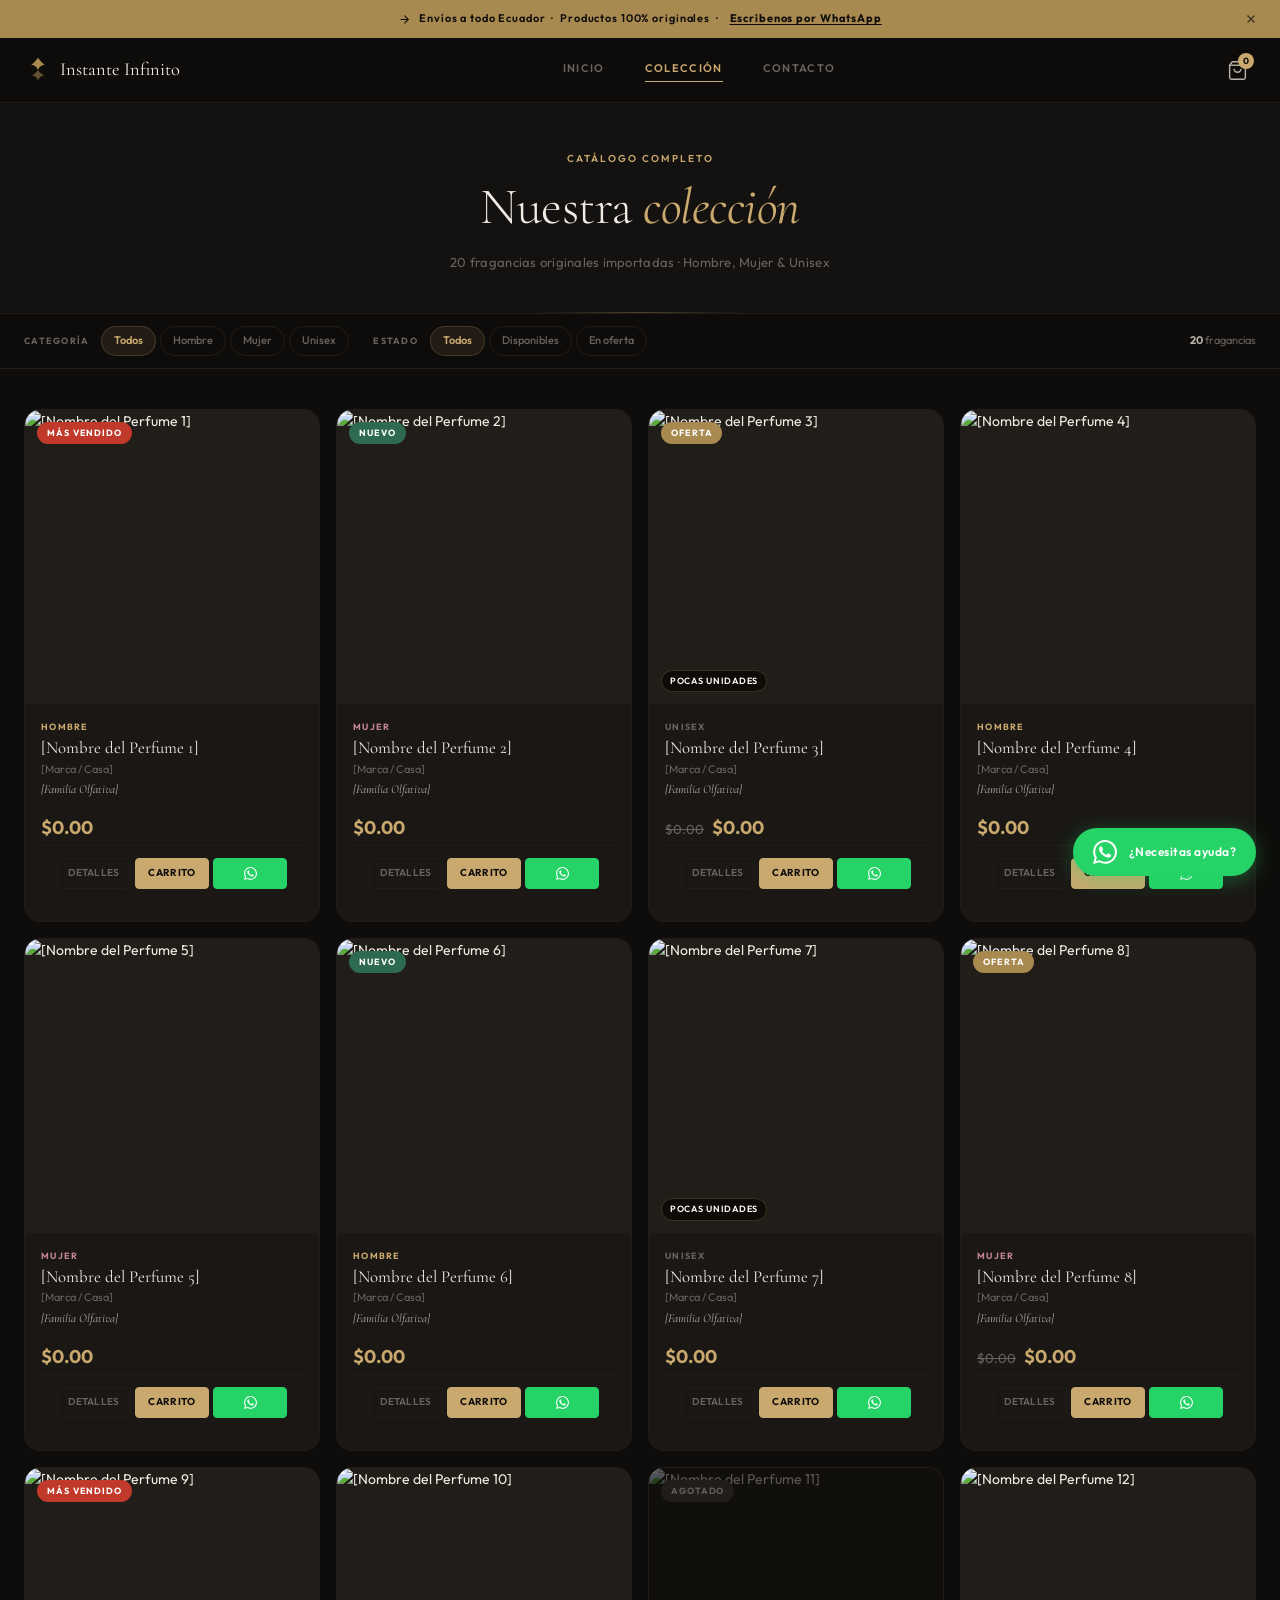
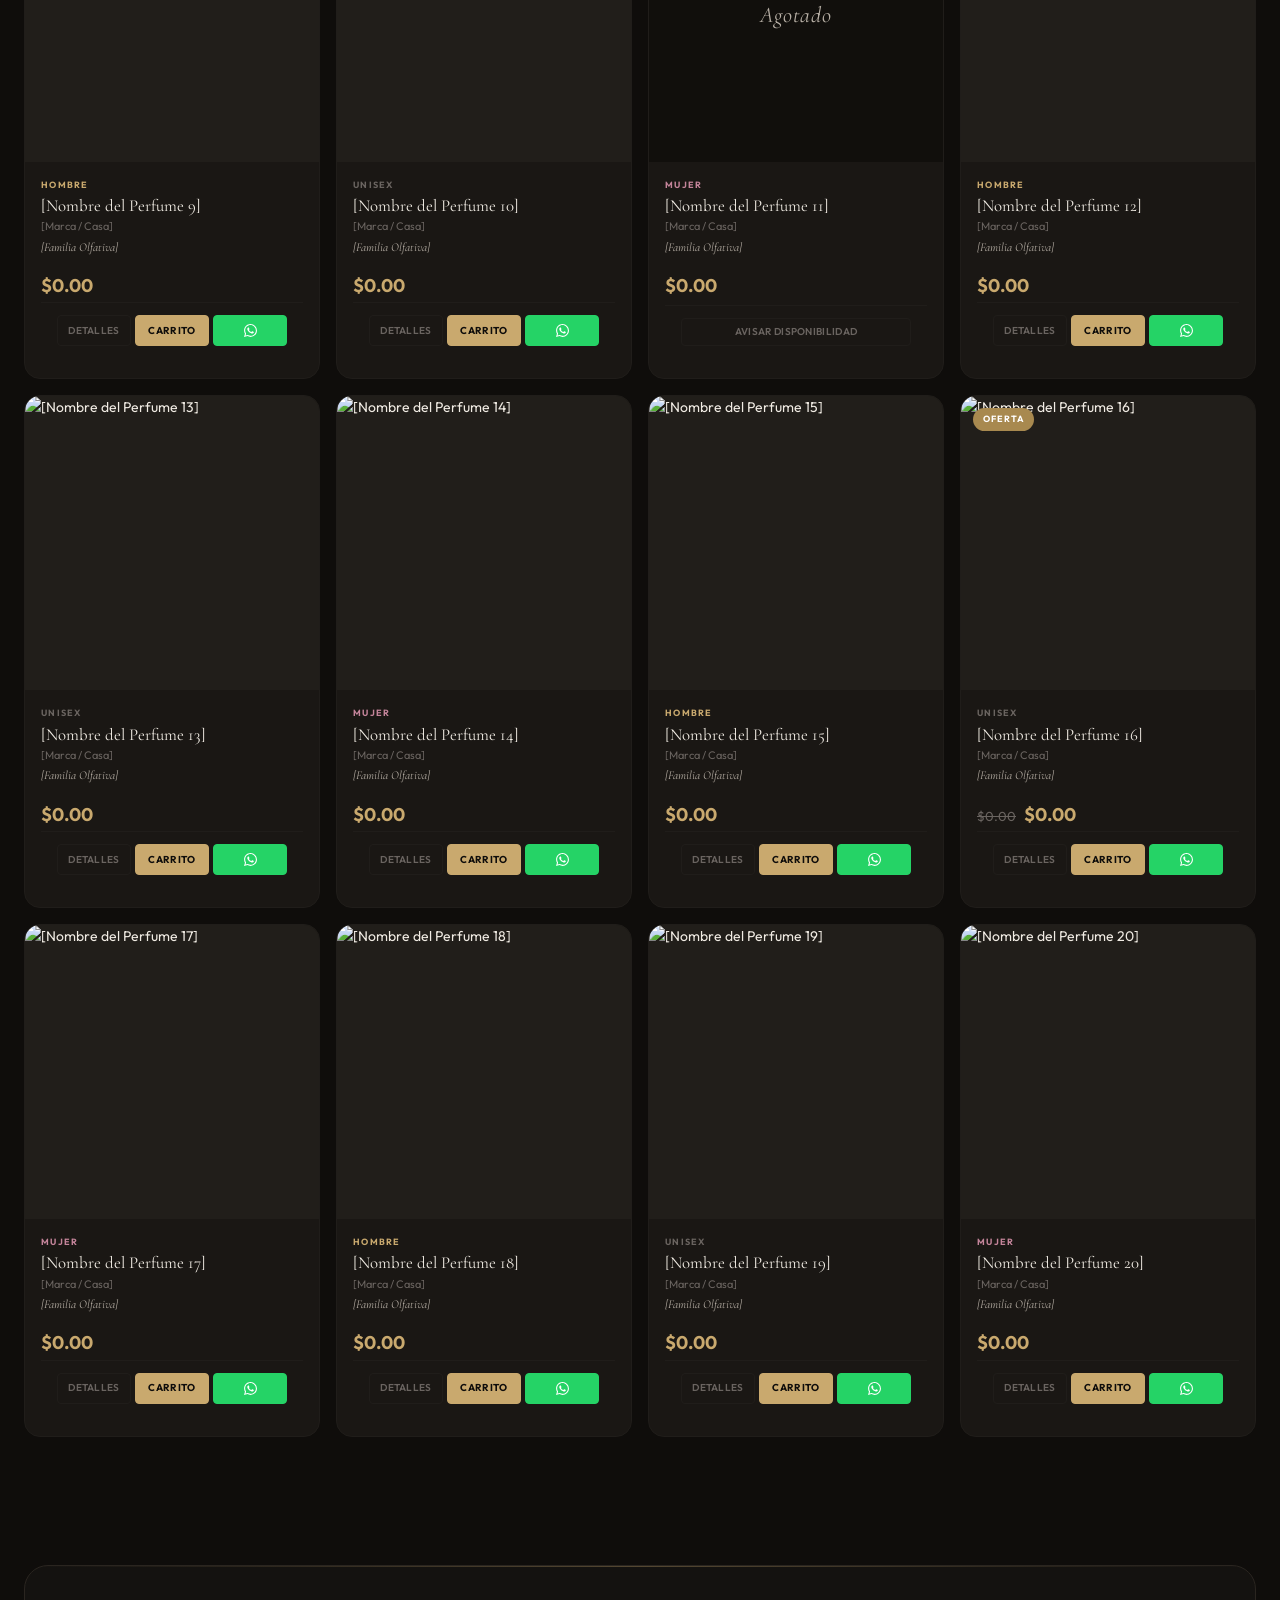
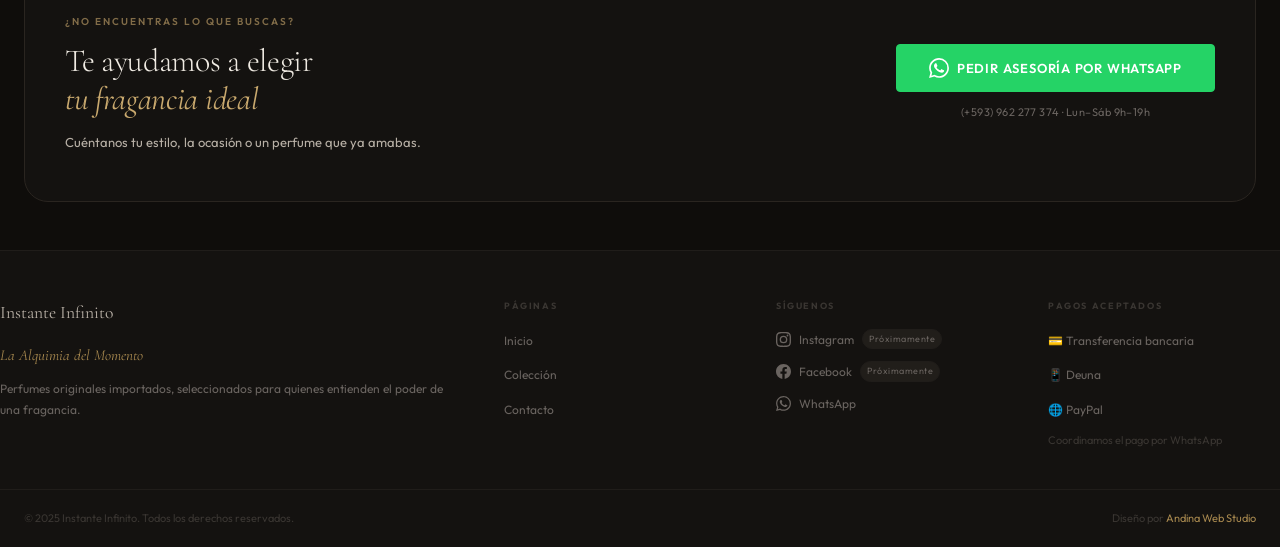
==== catalogo.html @ 9532cde9 "prototipo v1" ====
<!DOCTYPE html>
<html lang="es">
<head>
  <meta charset="UTF-8" />
  <meta name="viewport" content="width=device-width, initial-scale=1.0" />
  <title>Colección — Instante Infinito | Perfumes Originales Ecuador</title>
  <meta name="description" content="Explora nuestra colección completa de 20 perfumes originales importados. Hombre, mujer y unisex. Envíos a todo Ecuador." />
  <link rel="canonical" href="https://instanteinfinito.com/catalogo.html" />

  <meta property="og:type" content="website" />
  <meta property="og:title" content="Colección — Instante Infinito" />
  <meta property="og:description" content="20 fragancias originales importadas. Hombre, mujer y unisex." />
  <meta property="og:image" content="img/og-image.jpg" />
  <meta property="og:url" content="https://instanteinfinito.com/catalogo.html" />

  <link rel="preconnect" href="https://fonts.googleapis.com" />
  <link rel="preconnect" href="https://fonts.gstatic.com" crossorigin />
  <link href="https://fonts.googleapis.com/css2?family=Cormorant+Garamond:ital,wght@0,300;0,400;0,500;1,400;1,500&family=Outfit:wght@300;400;500;600;700&display=swap" rel="stylesheet" />

  <link rel="stylesheet" href="styles.css" />
</head>
<body>

<!-- ================================================
     BANNER SUPERIOR
================================================ -->
<div class="top-banner" id="topBanner">
  <div class="top-banner__text">
    <svg width="13" height="13" viewBox="0 0 24 24" fill="none" stroke="currentColor" stroke-width="2"><path d="M5 12h14M12 5l7 7-7 7"/></svg>
    Envíos a todo Ecuador &nbsp;·&nbsp; Productos 100% originales &nbsp;·&nbsp;
    <a href="https://wa.me/593962277374?text=Hola%2C%20quisiera%20m%C3%A1s%20informaci%C3%B3n" target="_blank" rel="noopener" class="top-banner__link">Escríbenos por WhatsApp</a>
  </div>
  <button class="top-banner__close" id="closeBanner" aria-label="Cerrar banner">
    <svg width="14" height="14" viewBox="0 0 24 24" fill="none" stroke="currentColor" stroke-width="2"><line x1="18" y1="6" x2="6" y2="18"/><line x1="6" y1="6" x2="18" y2="18"/></svg>
  </button>
</div>

<!-- ================================================
     HEADER
================================================ -->
<header class="header" id="header">
  <div class="header__inner container">
    <a href="index.html" class="header__logo" aria-label="Instante Infinito — Inicio">
      <img src="img/logo.png" alt="Instante Infinito" class="header__logo-img"
           onerror="this.style.display='none'; document.getElementById('logoSvg').style.display='flex';" />
      <span class="header__logo-svg" id="logoSvg" style="display:none;">
        <svg width="28" height="28" viewBox="0 0 32 32" fill="none">
          <path d="M16 2C16 2 12 8 8 10C8 10 14 10 16 16C18 10 24 10 24 10C20 8 16 2 16 2Z" fill="#a8894f"/>
          <path d="M16 16C16 16 12 22 8 22C8 22 14 22 16 28C18 22 24 22 24 22C20 22 16 16 16 16Z" fill="#a8894f" opacity="0.55"/>
        </svg>
        <span class="header__logo-text">Instante Infinito</span>
      </span>
    </a>
    <nav class="header__nav" aria-label="Navegación principal">
      <a href="index.html"    class="header__nav-link">Inicio</a>
      <a href="catalogo.html" class="header__nav-link header__nav-link--active">Colección</a>
      <a href="contacto.html" class="header__nav-link">Contacto</a>
    </nav>
    <div class="header__actions">
      <button class="header__cart-btn" id="cartBtn" aria-label="Abrir carrito">
        <svg width="21" height="21" viewBox="0 0 24 24" fill="none" stroke="currentColor" stroke-width="1.6">
          <path d="M6 2L3 6v14a2 2 0 002 2h14a2 2 0 002-2V6l-3-4z"/>
          <line x1="3" y1="6" x2="21" y2="6"/>
          <path d="M16 10a4 4 0 01-8 0"/>
        </svg>
        <span class="header__cart-badge" id="cartBadge">0</span>
      </button>
      <button class="header__hamburger" id="menuToggle" aria-label="Abrir menú" aria-expanded="false">
        <span></span><span></span><span></span>
      </button>
    </div>
  </div>
  <nav class="header__mobile-nav" id="mobileNav" aria-label="Menú móvil">
    <a href="index.html"    class="header__mobile-link">Inicio</a>
    <a href="catalogo.html" class="header__mobile-link header__mobile-link--active">Colección</a>
    <a href="contacto.html" class="header__mobile-link">Contacto</a>
  </nav>
</header>

<main>

<!-- ================================================
     PAGE HERO
================================================ -->
<section class="page-hero">
  <div class="container">
    <div class="page-hero__inner reveal-up">
      <p class="eyebrow">Catálogo completo</p>
      <h1 class="page-hero__title">Nuestra <em>colección</em></h1>
      <p class="page-hero__sub">20 fragancias originales importadas · Hombre, Mujer &amp; Unisex</p>
    </div>
  </div>
</section>

<!-- ================================================
     BARRA DE FILTROS (sticky)
     Los filtros leen data-category y data-status
     de cada tarjeta — no requieren edición en JS.
     data-category : hombre | mujer | unisex
     data-status   : disponible | oferta | agotado
================================================ -->
<div class="filter-bar" id="filterBar">
  <div class="container">
    <div class="filter-bar__inner">

      <div class="filter-bar__group">
        <span class="filter-bar__label">Categoría</span>
        <div class="filter-bar__pills" role="group" aria-label="Filtrar por categoría">
          <button class="fpill fpill--on" data-filter="cat" data-val="todos">Todos</button>
          <button class="fpill" data-filter="cat" data-val="hombre">Hombre</button>
          <button class="fpill" data-filter="cat" data-val="mujer">Mujer</button>
          <button class="fpill" data-filter="cat" data-val="unisex">Unisex</button>
        </div>
      </div>

      <div class="filter-bar__group">
        <span class="filter-bar__label">Estado</span>
        <div class="filter-bar__pills" role="group" aria-label="Filtrar por estado">
          <button class="fpill fpill--on" data-filter="status" data-val="todos">Todos</button>
          <button class="fpill" data-filter="status" data-val="disponible">Disponibles</button>
          <button class="fpill" data-filter="status" data-val="oferta">En oferta</button>
        </div>
      </div>

      <div class="filter-bar__count">
        <span id="filterCount">20</span> fragancias
      </div>

    </div>
  </div>
</div>

<!-- ================================================
     GRID DE 20 PRODUCTOS
     · Productos 1-4  → modales definidos en index.html
                         y también abajo en este archivo.
     · Productos 5-20 → modales generados por app.js
                         al primer clic (desde PRODUCTS_DATA).

     CÓMO EDITAR CADA TARJETA:
     Cambia los atributos data-* del <article>.
     Ver guía de administración para referencia completa.
================================================ -->
<section class="catalog-section">
  <div class="container">

    <!-- Mensaje sin resultados -->
    <div class="no-results" id="noResults" style="display:none;">
      <p>No hay fragancias con estos filtros.</p>
      <button class="btn btn--outline btn--sm" id="clearFilters">Ver todos los perfumes</button>
    </div>

    <div class="products-grid products-grid--catalog" id="catalogGrid">

      <!-- ===== PRODUCTO 1 ===== -->
      <article class="product-card reveal-up" style="--d:0"
        data-id="1" data-name="[Nombre del Perfume 1]"
        data-price="0.00" data-price-original=""
        data-category="hombre"
        data-imgs="img/products/product-1/1.jpg,img/products/product-1/2.jpg,img/products/product-1/3.jpg"
        data-family="[Familia Olfativa]"
        data-badge="hot" data-badge-text="Más vendido"
        data-low-stock="false" data-soldout="false" data-status="disponible">
        <div class="product-card__img-wrap">
          <span class="product-card__badge product-card__badge--hot">Más vendido</span>
          <img class="product-card__img" src="img/products/product-1/1.jpg" alt="[Nombre del Perfume 1]" loading="lazy"
               onerror="this.onerror=null; this.src='https://images.unsplash.com/photo-1523293182086-7651a899d37f?w=400&q=80'" />
        </div>
        <div class="product-card__info">
          <span class="product-card__cat">Hombre</span>
          <h3 class="product-card__name">[Nombre del Perfume 1]</h3>
          <p class="product-card__brand">[Marca / Casa]</p>
          <p class="product-card__family"><em>[Familia Olfativa]</em></p>
          <div class="product-card__price-row"><span class="product-card__price">$0.00</span></div>
          <div class="product-card__actions">
              <button class="btn product-card__btn-details" data-open="modal-1">Detalles</button>
              <button class="btn product-card__btn-cart"
                data-id="1"
                data-name="[Nombre del Perfume 1]"
                data-price="0.00"
                data-img="img/products/product-1/1.jpg">Carrito</button>
              <a href="https://wa.me/593962277374?text=Hola%2C%20me%20interesa%20el%20perfume%20%5BNombre%20del%20Perfume%201%5D.%20%C2%BFTienen%20disponibilidad%3F" target="_blank" rel="noopener"
                class="btn product-card__btn-wa"><svg width="13" height="13" viewBox="0 0 24 24" fill="currentColor"><path d="M17.472 14.382c-.297-.149-1.758-.867-2.03-.967-.273-.099-.471-.148-.67.15-.197.297-.767.966-.94 1.164-.173.199-.347.223-.644.075-.297-.15-1.255-.463-2.39-1.475-.883-.788-1.48-1.761-1.653-2.059-.173-.297-.018-.458.13-.606.134-.133.298-.347.446-.52.149-.174.198-.298.298-.497.099-.198.05-.371-.025-.52-.075-.149-.669-1.612-.916-2.207-.242-.579-.487-.5-.669-.51-.173-.008-.371-.01-.57-.01-.198 0-.52.074-.792.372-.272.297-1.04 1.016-1.04 2.479 0 1.462 1.065 2.875 1.213 3.074.149.198 2.096 3.2 5.077 4.487.709.306 1.262.489 1.694.625.712.227 1.36.195 1.871.118.571-.085 1.758-.719 2.006-1.413.248-.694.248-1.289.173-1.413-.074-.124-.272-.198-.57-.347m-5.421 7.403h-.004a9.87 9.87 0 01-5.031-1.378l-.361-.214-3.741.982.998-3.648-.235-.374a9.86 9.86 0 01-1.51-5.26c.001-5.45 4.436-9.884 9.888-9.884 2.64 0 5.122 1.03 6.988 2.898a9.825 9.825 0 012.893 6.994c-.003 5.45-4.437 9.884-9.885 9.884m8.413-18.297A11.815 11.815 0 0012.05 0C5.495 0 .16 5.335.157 11.892c0 2.096.547 4.142 1.588 5.945L.057 24l6.305-1.654a11.882 11.882 0 005.683 1.448h.005c6.554 0 11.890-5.335 11.893-11.893a11.821 11.821 0 00-3.48-8.413z"/></svg></a>
            </div>
        </div>
      </article>

      <!-- ===== PRODUCTO 2 ===== -->
      <article class="product-card reveal-up" style="--d:1"
        data-id="2" data-name="[Nombre del Perfume 2]"
        data-price="0.00" data-price-original=""
        data-category="mujer"
        data-imgs="img/products/product-2/1.jpg,img/products/product-2/2.jpg,img/products/product-2/3.jpg"
        data-family="[Familia Olfativa]"
        data-badge="new" data-badge-text="Nuevo"
        data-low-stock="false" data-soldout="false" data-status="disponible">
        <div class="product-card__img-wrap">
          <span class="product-card__badge product-card__badge--new">Nuevo</span>
          <img class="product-card__img" src="img/products/product-2/1.jpg" alt="[Nombre del Perfume 2]" loading="lazy"
               onerror="this.onerror=null; this.src='https://images.unsplash.com/photo-1592945403244-b3fbafd7f539?w=400&q=80'" />
        </div>
        <div class="product-card__info">
          <span class="product-card__cat product-card__cat--mujer">Mujer</span>
          <h3 class="product-card__name">[Nombre del Perfume 2]</h3>
          <p class="product-card__brand">[Marca / Casa]</p>
          <p class="product-card__family"><em>[Familia Olfativa]</em></p>
          <div class="product-card__price-row"><span class="product-card__price">$0.00</span></div>
          <div class="product-card__actions">
              <button class="btn product-card__btn-details" data-open="modal-2">Detalles</button>
              <button class="btn product-card__btn-cart"
                data-id="2"
                data-name="[Nombre del Perfume 2]"
                data-price="0.00"
                data-img="img/products/product-2/1.jpg">Carrito</button>
              <a href="https://wa.me/593962277374?text=Hola%2C%20me%20interesa%20el%20perfume%20%5BNombre%20del%20Perfume%202%5D.%20%C2%BFTienen%20disponibilidad%3F" target="_blank" rel="noopener"
                class="btn product-card__btn-wa"><svg width="13" height="13" viewBox="0 0 24 24" fill="currentColor"><path d="M17.472 14.382c-.297-.149-1.758-.867-2.03-.967-.273-.099-.471-.148-.67.15-.197.297-.767.966-.94 1.164-.173.199-.347.223-.644.075-.297-.15-1.255-.463-2.39-1.475-.883-.788-1.48-1.761-1.653-2.059-.173-.297-.018-.458.13-.606.134-.133.298-.347.446-.52.149-.174.198-.298.298-.497.099-.198.05-.371-.025-.52-.075-.149-.669-1.612-.916-2.207-.242-.579-.487-.5-.669-.51-.173-.008-.371-.01-.57-.01-.198 0-.52.074-.792.372-.272.297-1.04 1.016-1.04 2.479 0 1.462 1.065 2.875 1.213 3.074.149.198 2.096 3.2 5.077 4.487.709.306 1.262.489 1.694.625.712.227 1.36.195 1.871.118.571-.085 1.758-.719 2.006-1.413.248-.694.248-1.289.173-1.413-.074-.124-.272-.198-.57-.347m-5.421 7.403h-.004a9.87 9.87 0 01-5.031-1.378l-.361-.214-3.741.982.998-3.648-.235-.374a9.86 9.86 0 01-1.51-5.26c.001-5.45 4.436-9.884 9.888-9.884 2.64 0 5.122 1.03 6.988 2.898a9.825 9.825 0 012.893 6.994c-.003 5.45-4.437 9.884-9.885 9.884m8.413-18.297A11.815 11.815 0 0012.05 0C5.495 0 .16 5.335.157 11.892c0 2.096.547 4.142 1.588 5.945L.057 24l6.305-1.654a11.882 11.882 0 005.683 1.448h.005c6.554 0 11.890-5.335 11.893-11.893a11.821 11.821 0 00-3.48-8.413z"/></svg></a>
            </div>
        </div>
      </article>

      <!-- ===== PRODUCTO 3 ===== -->
      <article class="product-card reveal-up" style="--d:2"
        data-id="3" data-name="[Nombre del Perfume 3]"
        data-price="0.00" data-price-original="0.00"
        data-category="unisex"
        data-imgs="img/products/product-3/1.jpg,img/products/product-3/2.jpg"
        data-family="[Familia Olfativa]"
        data-badge="offer" data-badge-text="Oferta"
        data-low-stock="true" data-soldout="false" data-status="oferta">
        <div class="product-card__img-wrap">
          <span class="product-card__badge product-card__badge--offer">Oferta</span>
          <span class="product-card__low-stock">Pocas unidades</span>
          <img class="product-card__img" src="img/products/product-3/1.jpg" alt="[Nombre del Perfume 3]" loading="lazy"
               onerror="this.onerror=null; this.src='https://images.unsplash.com/photo-1543726969-a1da85a6d334?w=400&q=80'" />
        </div>
        <div class="product-card__info">
          <span class="product-card__cat product-card__cat--unisex">Unisex</span>
          <h3 class="product-card__name">[Nombre del Perfume 3]</h3>
          <p class="product-card__brand">[Marca / Casa]</p>
          <p class="product-card__family"><em>[Familia Olfativa]</em></p>
          <div class="product-card__price-row">
            <span class="product-card__price-old">$0.00</span>
            <span class="product-card__price">$0.00</span>
          </div>
          <div class="product-card__actions">
              <button class="btn product-card__btn-details" data-open="modal-3">Detalles</button>
              <button class="btn product-card__btn-cart"
                data-id="3"
                data-name="[Nombre del Perfume 3]"
                data-price="0.00"
                data-img="img/products/product-3/1.jpg">Carrito</button>
              <a href="https://wa.me/593962277374?text=Hola%2C%20me%20interesa%20el%20perfume%20%5BNombre%20del%20Perfume%203%5D.%20%C2%BFTienen%20disponibilidad%3F" target="_blank" rel="noopener"
                class="btn product-card__btn-wa"><svg width="13" height="13" viewBox="0 0 24 24" fill="currentColor"><path d="M17.472 14.382c-.297-.149-1.758-.867-2.03-.967-.273-.099-.471-.148-.67.15-.197.297-.767.966-.94 1.164-.173.199-.347.223-.644.075-.297-.15-1.255-.463-2.39-1.475-.883-.788-1.48-1.761-1.653-2.059-.173-.297-.018-.458.13-.606.134-.133.298-.347.446-.52.149-.174.198-.298.298-.497.099-.198.05-.371-.025-.52-.075-.149-.669-1.612-.916-2.207-.242-.579-.487-.5-.669-.51-.173-.008-.371-.01-.57-.01-.198 0-.52.074-.792.372-.272.297-1.04 1.016-1.04 2.479 0 1.462 1.065 2.875 1.213 3.074.149.198 2.096 3.2 5.077 4.487.709.306 1.262.489 1.694.625.712.227 1.36.195 1.871.118.571-.085 1.758-.719 2.006-1.413.248-.694.248-1.289.173-1.413-.074-.124-.272-.198-.57-.347m-5.421 7.403h-.004a9.87 9.87 0 01-5.031-1.378l-.361-.214-3.741.982.998-3.648-.235-.374a9.86 9.86 0 01-1.51-5.26c.001-5.45 4.436-9.884 9.888-9.884 2.64 0 5.122 1.03 6.988 2.898a9.825 9.825 0 012.893 6.994c-.003 5.45-4.437 9.884-9.885 9.884m8.413-18.297A11.815 11.815 0 0012.05 0C5.495 0 .16 5.335.157 11.892c0 2.096.547 4.142 1.588 5.945L.057 24l6.305-1.654a11.882 11.882 0 005.683 1.448h.005c6.554 0 11.890-5.335 11.893-11.893a11.821 11.821 0 00-3.48-8.413z"/></svg></a>
            </div>
        </div>
      </article>

      <!-- ===== PRODUCTO 4 ===== -->
      <article class="product-card reveal-up" style="--d:3"
        data-id="4" data-name="[Nombre del Perfume 4]"
        data-price="0.00" data-price-original=""
        data-category="hombre"
        data-imgs="img/products/product-4/1.jpg,img/products/product-4/2.jpg"
        data-family="[Familia Olfativa]"
        data-badge="" data-badge-text=""
        data-low-stock="false" data-soldout="false" data-status="disponible">
        <div class="product-card__img-wrap">
          <img class="product-card__img" src="img/products/product-4/1.jpg" alt="[Nombre del Perfume 4]" loading="lazy"
               onerror="this.onerror=null; this.src='https://images.unsplash.com/photo-1556228578-8c89e6adf883?w=400&q=80'" />
        </div>
        <div class="product-card__info">
          <span class="product-card__cat">Hombre</span>
          <h3 class="product-card__name">[Nombre del Perfume 4]</h3>
          <p class="product-card__brand">[Marca / Casa]</p>
          <p class="product-card__family"><em>[Familia Olfativa]</em></p>
          <div class="product-card__price-row"><span class="product-card__price">$0.00</span></div>
          <div class="product-card__actions">
              <button class="btn product-card__btn-details" data-open="modal-4">Detalles</button>
              <button class="btn product-card__btn-cart"
                data-id="4"
                data-name="[Nombre del Perfume 4]"
                data-price="0.00"
                data-img="img/products/product-4/1.jpg">Carrito</button>
              <a href="https://wa.me/593962277374?text=Hola%2C%20me%20interesa%20el%20perfume%20%5BNombre%20del%20Perfume%204%5D.%20%C2%BFTienen%20disponibilidad%3F" target="_blank" rel="noopener"
                class="btn product-card__btn-wa"><svg width="13" height="13" viewBox="0 0 24 24" fill="currentColor"><path d="M17.472 14.382c-.297-.149-1.758-.867-2.03-.967-.273-.099-.471-.148-.67.15-.197.297-.767.966-.94 1.164-.173.199-.347.223-.644.075-.297-.15-1.255-.463-2.39-1.475-.883-.788-1.48-1.761-1.653-2.059-.173-.297-.018-.458.13-.606.134-.133.298-.347.446-.52.149-.174.198-.298.298-.497.099-.198.05-.371-.025-.52-.075-.149-.669-1.612-.916-2.207-.242-.579-.487-.5-.669-.51-.173-.008-.371-.01-.57-.01-.198 0-.52.074-.792.372-.272.297-1.04 1.016-1.04 2.479 0 1.462 1.065 2.875 1.213 3.074.149.198 2.096 3.2 5.077 4.487.709.306 1.262.489 1.694.625.712.227 1.36.195 1.871.118.571-.085 1.758-.719 2.006-1.413.248-.694.248-1.289.173-1.413-.074-.124-.272-.198-.57-.347m-5.421 7.403h-.004a9.87 9.87 0 01-5.031-1.378l-.361-.214-3.741.982.998-3.648-.235-.374a9.86 9.86 0 01-1.51-5.26c.001-5.45 4.436-9.884 9.888-9.884 2.64 0 5.122 1.03 6.988 2.898a9.825 9.825 0 012.893 6.994c-.003 5.45-4.437 9.884-9.885 9.884m8.413-18.297A11.815 11.815 0 0012.05 0C5.495 0 .16 5.335.157 11.892c0 2.096.547 4.142 1.588 5.945L.057 24l6.305-1.654a11.882 11.882 0 005.683 1.448h.005c6.554 0 11.890-5.335 11.893-11.893a11.821 11.821 0 00-3.48-8.413z"/></svg></a>
            </div>
        </div>
      </article>

      <!-- ===== PRODUCTO 5 ===== -->
      <!-- A partir de aquí los modales los genera app.js automáticamente -->
      <article class="product-card reveal-up" style="--d:0"
        data-id="5" data-name="[Nombre del Perfume 5]"
        data-price="0.00" data-price-original=""
        data-category="mujer"
        data-imgs="img/products/product-5/1.jpg,img/products/product-5/2.jpg,img/products/product-5/3.jpg"
        data-family="[Familia Olfativa]"
        data-badge="" data-badge-text=""
        data-low-stock="false" data-soldout="false" data-status="disponible">
        <div class="product-card__img-wrap">
          <img class="product-card__img" src="img/products/product-5/1.jpg" alt="[Nombre del Perfume 5]" loading="lazy"
               onerror="this.onerror=null; this.src='https://images.unsplash.com/photo-1587017539504-67cfbddac569?w=400&q=80'" />
        </div>
        <div class="product-card__info">
          <span class="product-card__cat product-card__cat--mujer">Mujer</span>
          <h3 class="product-card__name">[Nombre del Perfume 5]</h3>
          <p class="product-card__brand">[Marca / Casa]</p>
          <p class="product-card__family"><em>[Familia Olfativa]</em></p>
          <div class="product-card__price-row"><span class="product-card__price">$0.00</span></div>
          <div class="product-card__actions">
              <button class="btn product-card__btn-details" data-open="modal-5">Detalles</button>
              <button class="btn product-card__btn-cart"
                data-id="5"
                data-name="[Nombre del Perfume 5]"
                data-price="0.00"
                data-img="img/products/product-5/1.jpg">Carrito</button>
              <a href="https://wa.me/593962277374?text=Hola%2C%20me%20interesa%20el%20perfume%20%5BNombre%20del%20Perfume%205%5D.%20%C2%BFTienen%20disponibilidad%3F" target="_blank" rel="noopener"
                class="btn product-card__btn-wa"><svg width="13" height="13" viewBox="0 0 24 24" fill="currentColor"><path d="M17.472 14.382c-.297-.149-1.758-.867-2.03-.967-.273-.099-.471-.148-.67.15-.197.297-.767.966-.94 1.164-.173.199-.347.223-.644.075-.297-.15-1.255-.463-2.39-1.475-.883-.788-1.48-1.761-1.653-2.059-.173-.297-.018-.458.13-.606.134-.133.298-.347.446-.52.149-.174.198-.298.298-.497.099-.198.05-.371-.025-.52-.075-.149-.669-1.612-.916-2.207-.242-.579-.487-.5-.669-.51-.173-.008-.371-.01-.57-.01-.198 0-.52.074-.792.372-.272.297-1.04 1.016-1.04 2.479 0 1.462 1.065 2.875 1.213 3.074.149.198 2.096 3.2 5.077 4.487.709.306 1.262.489 1.694.625.712.227 1.36.195 1.871.118.571-.085 1.758-.719 2.006-1.413.248-.694.248-1.289.173-1.413-.074-.124-.272-.198-.57-.347m-5.421 7.403h-.004a9.87 9.87 0 01-5.031-1.378l-.361-.214-3.741.982.998-3.648-.235-.374a9.86 9.86 0 01-1.51-5.26c.001-5.45 4.436-9.884 9.888-9.884 2.64 0 5.122 1.03 6.988 2.898a9.825 9.825 0 012.893 6.994c-.003 5.45-4.437 9.884-9.885 9.884m8.413-18.297A11.815 11.815 0 0012.05 0C5.495 0 .16 5.335.157 11.892c0 2.096.547 4.142 1.588 5.945L.057 24l6.305-1.654a11.882 11.882 0 005.683 1.448h.005c6.554 0 11.890-5.335 11.893-11.893a11.821 11.821 0 00-3.48-8.413z"/></svg></a>
            </div>
        </div>
      </article>

      <!-- ===== PRODUCTO 6 ===== -->
      <article class="product-card reveal-up" style="--d:1"
        data-id="6" data-name="[Nombre del Perfume 6]"
        data-price="0.00" data-price-original=""
        data-category="hombre"
        data-imgs="img/products/product-6/1.jpg,img/products/product-6/2.jpg"
        data-family="[Familia Olfativa]"
        data-badge="new" data-badge-text="Nuevo"
        data-low-stock="false" data-soldout="false" data-status="disponible">
        <div class="product-card__img-wrap">
          <span class="product-card__badge product-card__badge--new">Nuevo</span>
          <img class="product-card__img" src="img/products/product-6/1.jpg" alt="[Nombre del Perfume 6]" loading="lazy"
               onerror="this.onerror=null; this.src='https://images.unsplash.com/photo-1541643600914-78b084683702?w=400&q=80'" />
        </div>
        <div class="product-card__info">
          <span class="product-card__cat">Hombre</span>
          <h3 class="product-card__name">[Nombre del Perfume 6]</h3>
          <p class="product-card__brand">[Marca / Casa]</p>
          <p class="product-card__family"><em>[Familia Olfativa]</em></p>
          <div class="product-card__price-row"><span class="product-card__price">$0.00</span></div>
          <div class="product-card__actions">
              <button class="btn product-card__btn-details" data-open="modal-6">Detalles</button>
              <button class="btn product-card__btn-cart"
                data-id="6"
                data-name="[Nombre del Perfume 6]"
                data-price="0.00"
                data-img="img/products/product-6/1.jpg">Carrito</button>
              <a href="https://wa.me/593962277374?text=Hola%2C%20me%20interesa%20el%20perfume%20%5BNombre%20del%20Perfume%206%5D.%20%C2%BFTienen%20disponibilidad%3F" target="_blank" rel="noopener"
                class="btn product-card__btn-wa"><svg width="13" height="13" viewBox="0 0 24 24" fill="currentColor"><path d="M17.472 14.382c-.297-.149-1.758-.867-2.03-.967-.273-.099-.471-.148-.67.15-.197.297-.767.966-.94 1.164-.173.199-.347.223-.644.075-.297-.15-1.255-.463-2.39-1.475-.883-.788-1.48-1.761-1.653-2.059-.173-.297-.018-.458.13-.606.134-.133.298-.347.446-.52.149-.174.198-.298.298-.497.099-.198.05-.371-.025-.52-.075-.149-.669-1.612-.916-2.207-.242-.579-.487-.5-.669-.51-.173-.008-.371-.01-.57-.01-.198 0-.52.074-.792.372-.272.297-1.04 1.016-1.04 2.479 0 1.462 1.065 2.875 1.213 3.074.149.198 2.096 3.2 5.077 4.487.709.306 1.262.489 1.694.625.712.227 1.36.195 1.871.118.571-.085 1.758-.719 2.006-1.413.248-.694.248-1.289.173-1.413-.074-.124-.272-.198-.57-.347m-5.421 7.403h-.004a9.87 9.87 0 01-5.031-1.378l-.361-.214-3.741.982.998-3.648-.235-.374a9.86 9.86 0 01-1.51-5.26c.001-5.45 4.436-9.884 9.888-9.884 2.64 0 5.122 1.03 6.988 2.898a9.825 9.825 0 012.893 6.994c-.003 5.45-4.437 9.884-9.885 9.884m8.413-18.297A11.815 11.815 0 0012.05 0C5.495 0 .16 5.335.157 11.892c0 2.096.547 4.142 1.588 5.945L.057 24l6.305-1.654a11.882 11.882 0 005.683 1.448h.005c6.554 0 11.890-5.335 11.893-11.893a11.821 11.821 0 00-3.48-8.413z"/></svg></a>
            </div>
        </div>
      </article>

      <!-- ===== PRODUCTO 7 ===== -->
      <article class="product-card reveal-up" style="--d:2"
        data-id="7" data-name="[Nombre del Perfume 7]"
        data-price="0.00" data-price-original=""
        data-category="unisex"
        data-imgs="img/products/product-7/1.jpg,img/products/product-7/2.jpg"
        data-family="[Familia Olfativa]"
        data-badge="" data-badge-text=""
        data-low-stock="true" data-soldout="false" data-status="disponible">
        <div class="product-card__img-wrap">
          <span class="product-card__low-stock">Pocas unidades</span>
          <img class="product-card__img" src="img/products/product-7/1.jpg" alt="[Nombre del Perfume 7]" loading="lazy"
               onerror="this.onerror=null; this.src='https://images.unsplash.com/photo-1585386959984-a4155224a1ad?w=400&q=80'" />
        </div>
        <div class="product-card__info">
          <span class="product-card__cat product-card__cat--unisex">Unisex</span>
          <h3 class="product-card__name">[Nombre del Perfume 7]</h3>
          <p class="product-card__brand">[Marca / Casa]</p>
          <p class="product-card__family"><em>[Familia Olfativa]</em></p>
          <div class="product-card__price-row"><span class="product-card__price">$0.00</span></div>
          <div class="product-card__actions">
              <button class="btn product-card__btn-details" data-open="modal-7">Detalles</button>
              <button class="btn product-card__btn-cart"
                data-id="7"
                data-name="[Nombre del Perfume 7]"
                data-price="0.00"
                data-img="img/products/product-7/1.jpg">Carrito</button>
              <a href="https://wa.me/593962277374?text=Hola%2C%20me%20interesa%20el%20perfume%20%5BNombre%20del%20Perfume%207%5D.%20%C2%BFTienen%20disponibilidad%3F" target="_blank" rel="noopener"
                class="btn product-card__btn-wa"><svg width="13" height="13" viewBox="0 0 24 24" fill="currentColor"><path d="M17.472 14.382c-.297-.149-1.758-.867-2.03-.967-.273-.099-.471-.148-.67.15-.197.297-.767.966-.94 1.164-.173.199-.347.223-.644.075-.297-.15-1.255-.463-2.39-1.475-.883-.788-1.48-1.761-1.653-2.059-.173-.297-.018-.458.13-.606.134-.133.298-.347.446-.52.149-.174.198-.298.298-.497.099-.198.05-.371-.025-.52-.075-.149-.669-1.612-.916-2.207-.242-.579-.487-.5-.669-.51-.173-.008-.371-.01-.57-.01-.198 0-.52.074-.792.372-.272.297-1.04 1.016-1.04 2.479 0 1.462 1.065 2.875 1.213 3.074.149.198 2.096 3.2 5.077 4.487.709.306 1.262.489 1.694.625.712.227 1.36.195 1.871.118.571-.085 1.758-.719 2.006-1.413.248-.694.248-1.289.173-1.413-.074-.124-.272-.198-.57-.347m-5.421 7.403h-.004a9.87 9.87 0 01-5.031-1.378l-.361-.214-3.741.982.998-3.648-.235-.374a9.86 9.86 0 01-1.51-5.26c.001-5.45 4.436-9.884 9.888-9.884 2.64 0 5.122 1.03 6.988 2.898a9.825 9.825 0 012.893 6.994c-.003 5.45-4.437 9.884-9.885 9.884m8.413-18.297A11.815 11.815 0 0012.05 0C5.495 0 .16 5.335.157 11.892c0 2.096.547 4.142 1.588 5.945L.057 24l6.305-1.654a11.882 11.882 0 005.683 1.448h.005c6.554 0 11.890-5.335 11.893-11.893a11.821 11.821 0 00-3.48-8.413z"/></svg></a>
            </div>
        </div>
      </article>

      <!-- ===== PRODUCTO 8 ===== -->
      <article class="product-card reveal-up" style="--d:3"
        data-id="8" data-name="[Nombre del Perfume 8]"
        data-price="0.00" data-price-original="0.00"
        data-category="mujer"
        data-imgs="img/products/product-8/1.jpg,img/products/product-8/2.jpg"
        data-family="[Familia Olfativa]"
        data-badge="offer" data-badge-text="Oferta"
        data-low-stock="false" data-soldout="false" data-status="oferta">
        <div class="product-card__img-wrap">
          <span class="product-card__badge product-card__badge--offer">Oferta</span>
          <img class="product-card__img" src="img/products/product-8/1.jpg" alt="[Nombre del Perfume 8]" loading="lazy"
               onerror="this.onerror=null; this.src='https://images.unsplash.com/photo-1519638399535-1b036603ac77?w=400&q=80'" />
        </div>
        <div class="product-card__info">
          <span class="product-card__cat product-card__cat--mujer">Mujer</span>
          <h3 class="product-card__name">[Nombre del Perfume 8]</h3>
          <p class="product-card__brand">[Marca / Casa]</p>
          <p class="product-card__family"><em>[Familia Olfativa]</em></p>
          <div class="product-card__price-row">
            <span class="product-card__price-old">$0.00</span>
            <span class="product-card__price">$0.00</span>
          </div>
          <div class="product-card__actions">
              <button class="btn product-card__btn-details" data-open="modal-8">Detalles</button>
              <button class="btn product-card__btn-cart"
                data-id="8"
                data-name="[Nombre del Perfume 8]"
                data-price="0.00"
                data-img="img/products/product-8/1.jpg">Carrito</button>
              <a href="https://wa.me/593962277374?text=Hola%2C%20me%20interesa%20el%20perfume%20%5BNombre%20del%20Perfume%208%5D.%20%C2%BFTienen%20disponibilidad%3F" target="_blank" rel="noopener"
                class="btn product-card__btn-wa"><svg width="13" height="13" viewBox="0 0 24 24" fill="currentColor"><path d="M17.472 14.382c-.297-.149-1.758-.867-2.03-.967-.273-.099-.471-.148-.67.15-.197.297-.767.966-.94 1.164-.173.199-.347.223-.644.075-.297-.15-1.255-.463-2.39-1.475-.883-.788-1.48-1.761-1.653-2.059-.173-.297-.018-.458.13-.606.134-.133.298-.347.446-.52.149-.174.198-.298.298-.497.099-.198.05-.371-.025-.52-.075-.149-.669-1.612-.916-2.207-.242-.579-.487-.5-.669-.51-.173-.008-.371-.01-.57-.01-.198 0-.52.074-.792.372-.272.297-1.04 1.016-1.04 2.479 0 1.462 1.065 2.875 1.213 3.074.149.198 2.096 3.2 5.077 4.487.709.306 1.262.489 1.694.625.712.227 1.36.195 1.871.118.571-.085 1.758-.719 2.006-1.413.248-.694.248-1.289.173-1.413-.074-.124-.272-.198-.57-.347m-5.421 7.403h-.004a9.87 9.87 0 01-5.031-1.378l-.361-.214-3.741.982.998-3.648-.235-.374a9.86 9.86 0 01-1.51-5.26c.001-5.45 4.436-9.884 9.888-9.884 2.64 0 5.122 1.03 6.988 2.898a9.825 9.825 0 012.893 6.994c-.003 5.45-4.437 9.884-9.885 9.884m8.413-18.297A11.815 11.815 0 0012.05 0C5.495 0 .16 5.335.157 11.892c0 2.096.547 4.142 1.588 5.945L.057 24l6.305-1.654a11.882 11.882 0 005.683 1.448h.005c6.554 0 11.890-5.335 11.893-11.893a11.821 11.821 0 00-3.48-8.413z"/></svg></a>
            </div>
        </div>
      </article>

      <!-- ===== PRODUCTO 9 ===== -->
      <article class="product-card reveal-up" style="--d:0"
        data-id="9" data-name="[Nombre del Perfume 9]"
        data-price="0.00" data-price-original=""
        data-category="hombre"
        data-imgs="img/products/product-9/1.jpg,img/products/product-9/2.jpg"
        data-family="[Familia Olfativa]"
        data-badge="hot" data-badge-text="Más vendido"
        data-low-stock="false" data-soldout="false" data-status="disponible">
        <div class="product-card__img-wrap">
          <span class="product-card__badge product-card__badge--hot">Más vendido</span>
          <img class="product-card__img" src="img/products/product-9/1.jpg" alt="[Nombre del Perfume 9]" loading="lazy"
               onerror="this.onerror=null; this.src='https://images.unsplash.com/photo-1545579133-99bb5ab189bd?w=400&q=80'" />
        </div>
        <div class="product-card__info">
          <span class="product-card__cat">Hombre</span>
          <h3 class="product-card__name">[Nombre del Perfume 9]</h3>
          <p class="product-card__brand">[Marca / Casa]</p>
          <p class="product-card__family"><em>[Familia Olfativa]</em></p>
          <div class="product-card__price-row"><span class="product-card__price">$0.00</span></div>
          <div class="product-card__actions">
              <button class="btn product-card__btn-details" data-open="modal-9">Detalles</button>
              <button class="btn product-card__btn-cart"
                data-id="9"
                data-name="[Nombre del Perfume 9]"
                data-price="0.00"
                data-img="img/products/product-9/1.jpg">Carrito</button>
              <a href="https://wa.me/593962277374?text=Hola%2C%20me%20interesa%20el%20perfume%20%5BNombre%20del%20Perfume%209%5D.%20%C2%BFTienen%20disponibilidad%3F" target="_blank" rel="noopener"
                class="btn product-card__btn-wa"><svg width="13" height="13" viewBox="0 0 24 24" fill="currentColor"><path d="M17.472 14.382c-.297-.149-1.758-.867-2.03-.967-.273-.099-.471-.148-.67.15-.197.297-.767.966-.94 1.164-.173.199-.347.223-.644.075-.297-.15-1.255-.463-2.39-1.475-.883-.788-1.48-1.761-1.653-2.059-.173-.297-.018-.458.13-.606.134-.133.298-.347.446-.52.149-.174.198-.298.298-.497.099-.198.05-.371-.025-.52-.075-.149-.669-1.612-.916-2.207-.242-.579-.487-.5-.669-.51-.173-.008-.371-.01-.57-.01-.198 0-.52.074-.792.372-.272.297-1.04 1.016-1.04 2.479 0 1.462 1.065 2.875 1.213 3.074.149.198 2.096 3.2 5.077 4.487.709.306 1.262.489 1.694.625.712.227 1.36.195 1.871.118.571-.085 1.758-.719 2.006-1.413.248-.694.248-1.289.173-1.413-.074-.124-.272-.198-.57-.347m-5.421 7.403h-.004a9.87 9.87 0 01-5.031-1.378l-.361-.214-3.741.982.998-3.648-.235-.374a9.86 9.86 0 01-1.51-5.26c.001-5.45 4.436-9.884 9.888-9.884 2.64 0 5.122 1.03 6.988 2.898a9.825 9.825 0 012.893 6.994c-.003 5.45-4.437 9.884-9.885 9.884m8.413-18.297A11.815 11.815 0 0012.05 0C5.495 0 .16 5.335.157 11.892c0 2.096.547 4.142 1.588 5.945L.057 24l6.305-1.654a11.882 11.882 0 005.683 1.448h.005c6.554 0 11.890-5.335 11.893-11.893a11.821 11.821 0 00-3.48-8.413z"/></svg></a>
            </div>
        </div>
      </article>

      <!-- ===== PRODUCTO 10 ===== -->
      <article class="product-card reveal-up" style="--d:1"
        data-id="10" data-name="[Nombre del Perfume 10]"
        data-price="0.00" data-price-original=""
        data-category="unisex"
        data-imgs="img/products/product-10/1.jpg,img/products/product-10/2.jpg"
        data-family="[Familia Olfativa]"
        data-badge="" data-badge-text=""
        data-low-stock="false" data-soldout="false" data-status="disponible">
        <div class="product-card__img-wrap">
          <img class="product-card__img" src="img/products/product-10/1.jpg" alt="[Nombre del Perfume 10]" loading="lazy"
               onerror="this.onerror=null; this.src='https://images.unsplash.com/photo-1563170351-be82bc888aa4?w=400&q=80'" />
        </div>
        <div class="product-card__info">
          <span class="product-card__cat product-card__cat--unisex">Unisex</span>
          <h3 class="product-card__name">[Nombre del Perfume 10]</h3>
          <p class="product-card__brand">[Marca / Casa]</p>
          <p class="product-card__family"><em>[Familia Olfativa]</em></p>
          <div class="product-card__price-row"><span class="product-card__price">$0.00</span></div>
          <div class="product-card__actions">
              <button class="btn product-card__btn-details" data-open="modal-10">Detalles</button>
              <button class="btn product-card__btn-cart"
                data-id="10"
                data-name="[Nombre del Perfume 10]"
                data-price="0.00"
                data-img="img/products/product-10/1.jpg">Carrito</button>
              <a href="https://wa.me/593962277374?text=Hola%2C%20me%20interesa%20el%20perfume%20%5BNombre%20del%20Perfume%2010%5D.%20%C2%BFTienen%20disponibilidad%3F" target="_blank" rel="noopener"
                class="btn product-card__btn-wa"><svg width="13" height="13" viewBox="0 0 24 24" fill="currentColor"><path d="M17.472 14.382c-.297-.149-1.758-.867-2.03-.967-.273-.099-.471-.148-.67.15-.197.297-.767.966-.94 1.164-.173.199-.347.223-.644.075-.297-.15-1.255-.463-2.39-1.475-.883-.788-1.48-1.761-1.653-2.059-.173-.297-.018-.458.13-.606.134-.133.298-.347.446-.52.149-.174.198-.298.298-.497.099-.198.05-.371-.025-.52-.075-.149-.669-1.612-.916-2.207-.242-.579-.487-.5-.669-.51-.173-.008-.371-.01-.57-.01-.198 0-.52.074-.792.372-.272.297-1.04 1.016-1.04 2.479 0 1.462 1.065 2.875 1.213 3.074.149.198 2.096 3.2 5.077 4.487.709.306 1.262.489 1.694.625.712.227 1.36.195 1.871.118.571-.085 1.758-.719 2.006-1.413.248-.694.248-1.289.173-1.413-.074-.124-.272-.198-.57-.347m-5.421 7.403h-.004a9.87 9.87 0 01-5.031-1.378l-.361-.214-3.741.982.998-3.648-.235-.374a9.86 9.86 0 01-1.51-5.26c.001-5.45 4.436-9.884 9.888-9.884 2.64 0 5.122 1.03 6.988 2.898a9.825 9.825 0 012.893 6.994c-.003 5.45-4.437 9.884-9.885 9.884m8.413-18.297A11.815 11.815 0 0012.05 0C5.495 0 .16 5.335.157 11.892c0 2.096.547 4.142 1.588 5.945L.057 24l6.305-1.654a11.882 11.882 0 005.683 1.448h.005c6.554 0 11.890-5.335 11.893-11.893a11.821 11.821 0 00-3.48-8.413z"/></svg></a>
            </div>
        </div>
      </article>

      <!-- ===== PRODUCTO 11 — EJEMPLO AGOTADO ===== -->
      <article class="product-card reveal-up" style="--d:2"
        data-id="11" data-name="[Nombre del Perfume 11]"
        data-price="0.00" data-price-original=""
        data-category="mujer"
        data-imgs="img/products/product-11/1.jpg,img/products/product-11/2.jpg"
        data-family="[Familia Olfativa]"
        data-badge="soldout" data-badge-text="Agotado"
        data-low-stock="false" data-soldout="true" data-status="agotado">
        <div class="product-card__img-wrap">
          <span class="product-card__badge product-card__badge--soldout">Agotado</span>
          <div class="product-card__soldout-overlay">Agotado</div>
          <img class="product-card__img" src="img/products/product-11/1.jpg" alt="[Nombre del Perfume 11]" loading="lazy"
               onerror="this.onerror=null; this.src='https://images.unsplash.com/photo-1599305090598-fe179d501227?w=400&q=80'" />
        </div>
        <div class="product-card__info">
          <span class="product-card__cat product-card__cat--mujer">Mujer</span>
          <h3 class="product-card__name">[Nombre del Perfume 11]</h3>
          <p class="product-card__brand">[Marca / Casa]</p>
          <p class="product-card__family"><em>[Familia Olfativa]</em></p>
          <div class="product-card__price-row"><span class="product-card__price">$0.00</span></div>
          <div class="product-card__actions">
              <button class="btn product-card__btn-details" data-open="modal-11" style="grid-column:1/-1">Avisar disponibilidad</button>
            </div>
        </div>
      </article>

      <!-- ===== PRODUCTO 12 ===== -->
      <article class="product-card reveal-up" style="--d:3"
        data-id="12" data-name="[Nombre del Perfume 12]"
        data-price="0.00" data-price-original=""
        data-category="hombre"
        data-imgs="img/products/product-12/1.jpg,img/products/product-12/2.jpg"
        data-family="[Familia Olfativa]"
        data-badge="" data-badge-text=""
        data-low-stock="false" data-soldout="false" data-status="disponible">
        <div class="product-card__img-wrap">
          <img class="product-card__img" src="img/products/product-12/1.jpg" alt="[Nombre del Perfume 12]" loading="lazy"
               onerror="this.onerror=null; this.src='https://images.unsplash.com/photo-1547887538-e3a2f32cb1cc?w=400&q=80'" />
        </div>
        <div class="product-card__info">
          <span class="product-card__cat">Hombre</span>
          <h3 class="product-card__name">[Nombre del Perfume 12]</h3>
          <p class="product-card__brand">[Marca / Casa]</p>
          <p class="product-card__family"><em>[Familia Olfativa]</em></p>
          <div class="product-card__price-row"><span class="product-card__price">$0.00</span></div>
          <div class="product-card__actions">
              <button class="btn product-card__btn-details" data-open="modal-12">Detalles</button>
              <button class="btn product-card__btn-cart"
                data-id="12"
                data-name="[Nombre del Perfume 12]"
                data-price="0.00"
                data-img="img/products/product-12/1.jpg">Carrito</button>
              <a href="https://wa.me/593962277374?text=Hola%2C%20me%20interesa%20el%20perfume%20%5BNombre%20del%20Perfume%2012%5D.%20%C2%BFTienen%20disponibilidad%3F" target="_blank" rel="noopener"
                class="btn product-card__btn-wa"><svg width="13" height="13" viewBox="0 0 24 24" fill="currentColor"><path d="M17.472 14.382c-.297-.149-1.758-.867-2.03-.967-.273-.099-.471-.148-.67.15-.197.297-.767.966-.94 1.164-.173.199-.347.223-.644.075-.297-.15-1.255-.463-2.39-1.475-.883-.788-1.48-1.761-1.653-2.059-.173-.297-.018-.458.13-.606.134-.133.298-.347.446-.52.149-.174.198-.298.298-.497.099-.198.05-.371-.025-.52-.075-.149-.669-1.612-.916-2.207-.242-.579-.487-.5-.669-.51-.173-.008-.371-.01-.57-.01-.198 0-.52.074-.792.372-.272.297-1.04 1.016-1.04 2.479 0 1.462 1.065 2.875 1.213 3.074.149.198 2.096 3.2 5.077 4.487.709.306 1.262.489 1.694.625.712.227 1.36.195 1.871.118.571-.085 1.758-.719 2.006-1.413.248-.694.248-1.289.173-1.413-.074-.124-.272-.198-.57-.347m-5.421 7.403h-.004a9.87 9.87 0 01-5.031-1.378l-.361-.214-3.741.982.998-3.648-.235-.374a9.86 9.86 0 01-1.51-5.26c.001-5.45 4.436-9.884 9.888-9.884 2.64 0 5.122 1.03 6.988 2.898a9.825 9.825 0 012.893 6.994c-.003 5.45-4.437 9.884-9.885 9.884m8.413-18.297A11.815 11.815 0 0012.05 0C5.495 0 .16 5.335.157 11.892c0 2.096.547 4.142 1.588 5.945L.057 24l6.305-1.654a11.882 11.882 0 005.683 1.448h.005c6.554 0 11.890-5.335 11.893-11.893a11.821 11.821 0 00-3.48-8.413z"/></svg></a>
            </div>
        </div>
      </article>

      <!-- ===== PRODUCTO 13 ===== -->
      <article class="product-card reveal-up" style="--d:0"
        data-id="13" data-name="[Nombre del Perfume 13]"
        data-price="0.00" data-price-original=""
        data-category="unisex"
        data-imgs="img/products/product-13/1.jpg,img/products/product-13/2.jpg"
        data-family="[Familia Olfativa]"
        data-badge="" data-badge-text=""
        data-low-stock="false" data-soldout="false" data-status="disponible">
        <div class="product-card__img-wrap">
          <img class="product-card__img" src="img/products/product-13/1.jpg" alt="[Nombre del Perfume 13]" loading="lazy"
               onerror="this.onerror=null; this.src='https://images.unsplash.com/photo-1524638431109-93d95c9f5b11?w=400&q=80'" />
        </div>
        <div class="product-card__info">
          <span class="product-card__cat product-card__cat--unisex">Unisex</span>
          <h3 class="product-card__name">[Nombre del Perfume 13]</h3>
          <p class="product-card__brand">[Marca / Casa]</p>
          <p class="product-card__family"><em>[Familia Olfativa]</em></p>
          <div class="product-card__price-row"><span class="product-card__price">$0.00</span></div>
          <div class="product-card__actions">
              <button class="btn product-card__btn-details" data-open="modal-13">Detalles</button>
              <button class="btn product-card__btn-cart"
                data-id="13"
                data-name="[Nombre del Perfume 13]"
                data-price="0.00"
                data-img="img/products/product-13/1.jpg">Carrito</button>
              <a href="https://wa.me/593962277374?text=Hola%2C%20me%20interesa%20el%20perfume%20%5BNombre%20del%20Perfume%2013%5D.%20%C2%BFTienen%20disponibilidad%3F" target="_blank" rel="noopener"
                class="btn product-card__btn-wa"><svg width="13" height="13" viewBox="0 0 24 24" fill="currentColor"><path d="M17.472 14.382c-.297-.149-1.758-.867-2.03-.967-.273-.099-.471-.148-.67.15-.197.297-.767.966-.94 1.164-.173.199-.347.223-.644.075-.297-.15-1.255-.463-2.39-1.475-.883-.788-1.48-1.761-1.653-2.059-.173-.297-.018-.458.13-.606.134-.133.298-.347.446-.52.149-.174.198-.298.298-.497.099-.198.05-.371-.025-.52-.075-.149-.669-1.612-.916-2.207-.242-.579-.487-.5-.669-.51-.173-.008-.371-.01-.57-.01-.198 0-.52.074-.792.372-.272.297-1.04 1.016-1.04 2.479 0 1.462 1.065 2.875 1.213 3.074.149.198 2.096 3.2 5.077 4.487.709.306 1.262.489 1.694.625.712.227 1.36.195 1.871.118.571-.085 1.758-.719 2.006-1.413.248-.694.248-1.289.173-1.413-.074-.124-.272-.198-.57-.347m-5.421 7.403h-.004a9.87 9.87 0 01-5.031-1.378l-.361-.214-3.741.982.998-3.648-.235-.374a9.86 9.86 0 01-1.51-5.26c.001-5.45 4.436-9.884 9.888-9.884 2.64 0 5.122 1.03 6.988 2.898a9.825 9.825 0 012.893 6.994c-.003 5.45-4.437 9.884-9.885 9.884m8.413-18.297A11.815 11.815 0 0012.05 0C5.495 0 .16 5.335.157 11.892c0 2.096.547 4.142 1.588 5.945L.057 24l6.305-1.654a11.882 11.882 0 005.683 1.448h.005c6.554 0 11.890-5.335 11.893-11.893a11.821 11.821 0 00-3.48-8.413z"/></svg></a>
            </div>
        </div>
      </article>

      <!-- ===== PRODUCTO 14 ===== -->
      <article class="product-card reveal-up" style="--d:1"
        data-id="14" data-name="[Nombre del Perfume 14]"
        data-price="0.00" data-price-original=""
        data-category="mujer"
        data-imgs="img/products/product-14/1.jpg,img/products/product-14/2.jpg"
        data-family="[Familia Olfativa]"
        data-badge="" data-badge-text=""
        data-low-stock="false" data-soldout="false" data-status="disponible">
        <div class="product-card__img-wrap">
          <img class="product-card__img" src="img/products/product-14/1.jpg" alt="[Nombre del Perfume 14]" loading="lazy"
               onerror="this.onerror=null; this.src='https://images.unsplash.com/photo-1522337360788-8b13dee7a37e?w=400&q=80'" />
        </div>
        <div class="product-card__info">
          <span class="product-card__cat product-card__cat--mujer">Mujer</span>
          <h3 class="product-card__name">[Nombre del Perfume 14]</h3>
          <p class="product-card__brand">[Marca / Casa]</p>
          <p class="product-card__family"><em>[Familia Olfativa]</em></p>
          <div class="product-card__price-row"><span class="product-card__price">$0.00</span></div>
          <div class="product-card__actions">
              <button class="btn product-card__btn-details" data-open="modal-14">Detalles</button>
              <button class="btn product-card__btn-cart"
                data-id="14"
                data-name="[Nombre del Perfume 14]"
                data-price="0.00"
                data-img="img/products/product-14/1.jpg">Carrito</button>
              <a href="https://wa.me/593962277374?text=Hola%2C%20me%20interesa%20el%20perfume%20%5BNombre%20del%20Perfume%2014%5D.%20%C2%BFTienen%20disponibilidad%3F" target="_blank" rel="noopener"
                class="btn product-card__btn-wa"><svg width="13" height="13" viewBox="0 0 24 24" fill="currentColor"><path d="M17.472 14.382c-.297-.149-1.758-.867-2.03-.967-.273-.099-.471-.148-.67.15-.197.297-.767.966-.94 1.164-.173.199-.347.223-.644.075-.297-.15-1.255-.463-2.39-1.475-.883-.788-1.48-1.761-1.653-2.059-.173-.297-.018-.458.13-.606.134-.133.298-.347.446-.52.149-.174.198-.298.298-.497.099-.198.05-.371-.025-.52-.075-.149-.669-1.612-.916-2.207-.242-.579-.487-.5-.669-.51-.173-.008-.371-.01-.57-.01-.198 0-.52.074-.792.372-.272.297-1.04 1.016-1.04 2.479 0 1.462 1.065 2.875 1.213 3.074.149.198 2.096 3.2 5.077 4.487.709.306 1.262.489 1.694.625.712.227 1.36.195 1.871.118.571-.085 1.758-.719 2.006-1.413.248-.694.248-1.289.173-1.413-.074-.124-.272-.198-.57-.347m-5.421 7.403h-.004a9.87 9.87 0 01-5.031-1.378l-.361-.214-3.741.982.998-3.648-.235-.374a9.86 9.86 0 01-1.51-5.26c.001-5.45 4.436-9.884 9.888-9.884 2.64 0 5.122 1.03 6.988 2.898a9.825 9.825 0 012.893 6.994c-.003 5.45-4.437 9.884-9.885 9.884m8.413-18.297A11.815 11.815 0 0012.05 0C5.495 0 .16 5.335.157 11.892c0 2.096.547 4.142 1.588 5.945L.057 24l6.305-1.654a11.882 11.882 0 005.683 1.448h.005c6.554 0 11.890-5.335 11.893-11.893a11.821 11.821 0 00-3.48-8.413z"/></svg></a>
            </div>
        </div>
      </article>

      <!-- ===== PRODUCTO 15 ===== -->
      <article class="product-card reveal-up" style="--d:2"
        data-id="15" data-name="[Nombre del Perfume 15]"
        data-price="0.00" data-price-original=""
        data-category="hombre"
        data-imgs="img/products/product-15/1.jpg,img/products/product-15/2.jpg"
        data-family="[Familia Olfativa]"
        data-badge="" data-badge-text=""
        data-low-stock="false" data-soldout="false" data-status="disponible">
        <div class="product-card__img-wrap">
          <img class="product-card__img" src="img/products/product-15/1.jpg" alt="[Nombre del Perfume 15]" loading="lazy"
               onerror="this.onerror=null; this.src='https://images.unsplash.com/photo-1590156562745-5d53cede9ccb?w=400&q=80'" />
        </div>
        <div class="product-card__info">
          <span class="product-card__cat">Hombre</span>
          <h3 class="product-card__name">[Nombre del Perfume 15]</h3>
          <p class="product-card__brand">[Marca / Casa]</p>
          <p class="product-card__family"><em>[Familia Olfativa]</em></p>
          <div class="product-card__price-row"><span class="product-card__price">$0.00</span></div>
          <div class="product-card__actions">
              <button class="btn product-card__btn-details" data-open="modal-15">Detalles</button>
              <button class="btn product-card__btn-cart"
                data-id="15"
                data-name="[Nombre del Perfume 15]"
                data-price="0.00"
                data-img="img/products/product-15/1.jpg">Carrito</button>
              <a href="https://wa.me/593962277374?text=Hola%2C%20me%20interesa%20el%20perfume%20%5BNombre%20del%20Perfume%2015%5D.%20%C2%BFTienen%20disponibilidad%3F" target="_blank" rel="noopener"
                class="btn product-card__btn-wa"><svg width="13" height="13" viewBox="0 0 24 24" fill="currentColor"><path d="M17.472 14.382c-.297-.149-1.758-.867-2.03-.967-.273-.099-.471-.148-.67.15-.197.297-.767.966-.94 1.164-.173.199-.347.223-.644.075-.297-.15-1.255-.463-2.39-1.475-.883-.788-1.48-1.761-1.653-2.059-.173-.297-.018-.458.13-.606.134-.133.298-.347.446-.52.149-.174.198-.298.298-.497.099-.198.05-.371-.025-.52-.075-.149-.669-1.612-.916-2.207-.242-.579-.487-.5-.669-.51-.173-.008-.371-.01-.57-.01-.198 0-.52.074-.792.372-.272.297-1.04 1.016-1.04 2.479 0 1.462 1.065 2.875 1.213 3.074.149.198 2.096 3.2 5.077 4.487.709.306 1.262.489 1.694.625.712.227 1.36.195 1.871.118.571-.085 1.758-.719 2.006-1.413.248-.694.248-1.289.173-1.413-.074-.124-.272-.198-.57-.347m-5.421 7.403h-.004a9.87 9.87 0 01-5.031-1.378l-.361-.214-3.741.982.998-3.648-.235-.374a9.86 9.86 0 01-1.51-5.26c.001-5.45 4.436-9.884 9.888-9.884 2.64 0 5.122 1.03 6.988 2.898a9.825 9.825 0 012.893 6.994c-.003 5.45-4.437 9.884-9.885 9.884m8.413-18.297A11.815 11.815 0 0012.05 0C5.495 0 .16 5.335.157 11.892c0 2.096.547 4.142 1.588 5.945L.057 24l6.305-1.654a11.882 11.882 0 005.683 1.448h.005c6.554 0 11.890-5.335 11.893-11.893a11.821 11.821 0 00-3.48-8.413z"/></svg></a>
            </div>
        </div>
      </article>

      <!-- ===== PRODUCTO 16 ===== -->
      <article class="product-card reveal-up" style="--d:3"
        data-id="16" data-name="[Nombre del Perfume 16]"
        data-price="0.00" data-price-original="0.00"
        data-category="unisex"
        data-imgs="img/products/product-16/1.jpg,img/products/product-16/2.jpg"
        data-family="[Familia Olfativa]"
        data-badge="offer" data-badge-text="Oferta"
        data-low-stock="false" data-soldout="false" data-status="oferta">
        <div class="product-card__img-wrap">
          <span class="product-card__badge product-card__badge--offer">Oferta</span>
          <img class="product-card__img" src="img/products/product-16/1.jpg" alt="[Nombre del Perfume 16]" loading="lazy"
               onerror="this.onerror=null; this.src='https://images.unsplash.com/photo-1612817288484-6f916006741a?w=400&q=80'" />
        </div>
        <div class="product-card__info">
          <span class="product-card__cat product-card__cat--unisex">Unisex</span>
          <h3 class="product-card__name">[Nombre del Perfume 16]</h3>
          <p class="product-card__brand">[Marca / Casa]</p>
          <p class="product-card__family"><em>[Familia Olfativa]</em></p>
          <div class="product-card__price-row">
            <span class="product-card__price-old">$0.00</span>
            <span class="product-card__price">$0.00</span>
          </div>
          <div class="product-card__actions">
              <button class="btn product-card__btn-details" data-open="modal-16">Detalles</button>
              <button class="btn product-card__btn-cart"
                data-id="16"
                data-name="[Nombre del Perfume 16]"
                data-price="0.00"
                data-img="img/products/product-16/1.jpg">Carrito</button>
              <a href="https://wa.me/593962277374?text=Hola%2C%20me%20interesa%20el%20perfume%20%5BNombre%20del%20Perfume%2016%5D.%20%C2%BFTienen%20disponibilidad%3F" target="_blank" rel="noopener"
                class="btn product-card__btn-wa"><svg width="13" height="13" viewBox="0 0 24 24" fill="currentColor"><path d="M17.472 14.382c-.297-.149-1.758-.867-2.03-.967-.273-.099-.471-.148-.67.15-.197.297-.767.966-.94 1.164-.173.199-.347.223-.644.075-.297-.15-1.255-.463-2.39-1.475-.883-.788-1.48-1.761-1.653-2.059-.173-.297-.018-.458.13-.606.134-.133.298-.347.446-.52.149-.174.198-.298.298-.497.099-.198.05-.371-.025-.52-.075-.149-.669-1.612-.916-2.207-.242-.579-.487-.5-.669-.51-.173-.008-.371-.01-.57-.01-.198 0-.52.074-.792.372-.272.297-1.04 1.016-1.04 2.479 0 1.462 1.065 2.875 1.213 3.074.149.198 2.096 3.2 5.077 4.487.709.306 1.262.489 1.694.625.712.227 1.36.195 1.871.118.571-.085 1.758-.719 2.006-1.413.248-.694.248-1.289.173-1.413-.074-.124-.272-.198-.57-.347m-5.421 7.403h-.004a9.87 9.87 0 01-5.031-1.378l-.361-.214-3.741.982.998-3.648-.235-.374a9.86 9.86 0 01-1.51-5.26c.001-5.45 4.436-9.884 9.888-9.884 2.64 0 5.122 1.03 6.988 2.898a9.825 9.825 0 012.893 6.994c-.003 5.45-4.437 9.884-9.885 9.884m8.413-18.297A11.815 11.815 0 0012.05 0C5.495 0 .16 5.335.157 11.892c0 2.096.547 4.142 1.588 5.945L.057 24l6.305-1.654a11.882 11.882 0 005.683 1.448h.005c6.554 0 11.890-5.335 11.893-11.893a11.821 11.821 0 00-3.48-8.413z"/></svg></a>
            </div>
        </div>
      </article>

      <!-- ===== PRODUCTO 17 ===== -->
      <article class="product-card reveal-up" style="--d:0"
        data-id="17" data-name="[Nombre del Perfume 17]"
        data-price="0.00" data-price-original=""
        data-category="mujer"
        data-imgs="img/products/product-17/1.jpg,img/products/product-17/2.jpg"
        data-family="[Familia Olfativa]"
        data-badge="" data-badge-text=""
        data-low-stock="false" data-soldout="false" data-status="disponible">
        <div class="product-card__img-wrap">
          <img class="product-card__img" src="img/products/product-17/1.jpg" alt="[Nombre del Perfume 17]" loading="lazy"
               onerror="this.onerror=null; this.src='https://images.unsplash.com/photo-1583467875263-d50b0e4cab35?w=400&q=80'" />
        </div>
        <div class="product-card__info">
          <span class="product-card__cat product-card__cat--mujer">Mujer</span>
          <h3 class="product-card__name">[Nombre del Perfume 17]</h3>
          <p class="product-card__brand">[Marca / Casa]</p>
          <p class="product-card__family"><em>[Familia Olfativa]</em></p>
          <div class="product-card__price-row"><span class="product-card__price">$0.00</span></div>
          <div class="product-card__actions">
              <button class="btn product-card__btn-details" data-open="modal-17">Detalles</button>
              <button class="btn product-card__btn-cart"
                data-id="17"
                data-name="[Nombre del Perfume 17]"
                data-price="0.00"
                data-img="img/products/product-17/1.jpg">Carrito</button>
              <a href="https://wa.me/593962277374?text=Hola%2C%20me%20interesa%20el%20perfume%20%5BNombre%20del%20Perfume%2017%5D.%20%C2%BFTienen%20disponibilidad%3F" target="_blank" rel="noopener"
                class="btn product-card__btn-wa"><svg width="13" height="13" viewBox="0 0 24 24" fill="currentColor"><path d="M17.472 14.382c-.297-.149-1.758-.867-2.03-.967-.273-.099-.471-.148-.67.15-.197.297-.767.966-.94 1.164-.173.199-.347.223-.644.075-.297-.15-1.255-.463-2.39-1.475-.883-.788-1.48-1.761-1.653-2.059-.173-.297-.018-.458.13-.606.134-.133.298-.347.446-.52.149-.174.198-.298.298-.497.099-.198.05-.371-.025-.52-.075-.149-.669-1.612-.916-2.207-.242-.579-.487-.5-.669-.51-.173-.008-.371-.01-.57-.01-.198 0-.52.074-.792.372-.272.297-1.04 1.016-1.04 2.479 0 1.462 1.065 2.875 1.213 3.074.149.198 2.096 3.2 5.077 4.487.709.306 1.262.489 1.694.625.712.227 1.36.195 1.871.118.571-.085 1.758-.719 2.006-1.413.248-.694.248-1.289.173-1.413-.074-.124-.272-.198-.57-.347m-5.421 7.403h-.004a9.87 9.87 0 01-5.031-1.378l-.361-.214-3.741.982.998-3.648-.235-.374a9.86 9.86 0 01-1.51-5.26c.001-5.45 4.436-9.884 9.888-9.884 2.64 0 5.122 1.03 6.988 2.898a9.825 9.825 0 012.893 6.994c-.003 5.45-4.437 9.884-9.885 9.884m8.413-18.297A11.815 11.815 0 0012.05 0C5.495 0 .16 5.335.157 11.892c0 2.096.547 4.142 1.588 5.945L.057 24l6.305-1.654a11.882 11.882 0 005.683 1.448h.005c6.554 0 11.890-5.335 11.893-11.893a11.821 11.821 0 00-3.48-8.413z"/></svg></a>
            </div>
        </div>
      </article>

      <!-- ===== PRODUCTO 18 ===== -->
      <article class="product-card reveal-up" style="--d:1"
        data-id="18" data-name="[Nombre del Perfume 18]"
        data-price="0.00" data-price-original=""
        data-category="hombre"
        data-imgs="img/products/product-18/1.jpg,img/products/product-18/2.jpg"
        data-family="[Familia Olfativa]"
        data-badge="" data-badge-text=""
        data-low-stock="false" data-soldout="false" data-status="disponible">
        <div class="product-card__img-wrap">
          <img class="product-card__img" src="img/products/product-18/1.jpg" alt="[Nombre del Perfume 18]" loading="lazy"
               onerror="this.onerror=null; this.src='https://images.unsplash.com/photo-1528360983277-13d401cdc186?w=400&q=80'" />
        </div>
        <div class="product-card__info">
          <span class="product-card__cat">Hombre</span>
          <h3 class="product-card__name">[Nombre del Perfume 18]</h3>
          <p class="product-card__brand">[Marca / Casa]</p>
          <p class="product-card__family"><em>[Familia Olfativa]</em></p>
          <div class="product-card__price-row"><span class="product-card__price">$0.00</span></div>
          <div class="product-card__actions">
              <button class="btn product-card__btn-details" data-open="modal-18">Detalles</button>
              <button class="btn product-card__btn-cart"
                data-id="18"
                data-name="[Nombre del Perfume 18]"
                data-price="0.00"
                data-img="img/products/product-18/1.jpg">Carrito</button>
              <a href="https://wa.me/593962277374?text=Hola%2C%20me%20interesa%20el%20perfume%20%5BNombre%20del%20Perfume%2018%5D.%20%C2%BFTienen%20disponibilidad%3F" target="_blank" rel="noopener"
                class="btn product-card__btn-wa"><svg width="13" height="13" viewBox="0 0 24 24" fill="currentColor"><path d="M17.472 14.382c-.297-.149-1.758-.867-2.03-.967-.273-.099-.471-.148-.67.15-.197.297-.767.966-.94 1.164-.173.199-.347.223-.644.075-.297-.15-1.255-.463-2.39-1.475-.883-.788-1.48-1.761-1.653-2.059-.173-.297-.018-.458.13-.606.134-.133.298-.347.446-.52.149-.174.198-.298.298-.497.099-.198.05-.371-.025-.52-.075-.149-.669-1.612-.916-2.207-.242-.579-.487-.5-.669-.51-.173-.008-.371-.01-.57-.01-.198 0-.52.074-.792.372-.272.297-1.04 1.016-1.04 2.479 0 1.462 1.065 2.875 1.213 3.074.149.198 2.096 3.2 5.077 4.487.709.306 1.262.489 1.694.625.712.227 1.36.195 1.871.118.571-.085 1.758-.719 2.006-1.413.248-.694.248-1.289.173-1.413-.074-.124-.272-.198-.57-.347m-5.421 7.403h-.004a9.87 9.87 0 01-5.031-1.378l-.361-.214-3.741.982.998-3.648-.235-.374a9.86 9.86 0 01-1.51-5.26c.001-5.45 4.436-9.884 9.888-9.884 2.64 0 5.122 1.03 6.988 2.898a9.825 9.825 0 012.893 6.994c-.003 5.45-4.437 9.884-9.885 9.884m8.413-18.297A11.815 11.815 0 0012.05 0C5.495 0 .16 5.335.157 11.892c0 2.096.547 4.142 1.588 5.945L.057 24l6.305-1.654a11.882 11.882 0 005.683 1.448h.005c6.554 0 11.890-5.335 11.893-11.893a11.821 11.821 0 00-3.48-8.413z"/></svg></a>
            </div>
        </div>
      </article>

      <!-- ===== PRODUCTO 19 ===== -->
      <article class="product-card reveal-up" style="--d:2"
        data-id="19" data-name="[Nombre del Perfume 19]"
        data-price="0.00" data-price-original=""
        data-category="unisex"
        data-imgs="img/products/product-19/1.jpg,img/products/product-19/2.jpg"
        data-family="[Familia Olfativa]"
        data-badge="" data-badge-text=""
        data-low-stock="false" data-soldout="false" data-status="disponible">
        <div class="product-card__img-wrap">
          <img class="product-card__img" src="img/products/product-19/1.jpg" alt="[Nombre del Perfume 19]" loading="lazy"
               onerror="this.onerror=null; this.src='https://images.unsplash.com/photo-1631385739901-e3d0e9c0d57e?w=400&q=80'" />
        </div>
        <div class="product-card__info">
          <span class="product-card__cat product-card__cat--unisex">Unisex</span>
          <h3 class="product-card__name">[Nombre del Perfume 19]</h3>
          <p class="product-card__brand">[Marca / Casa]</p>
          <p class="product-card__family"><em>[Familia Olfativa]</em></p>
          <div class="product-card__price-row"><span class="product-card__price">$0.00</span></div>
          <div class="product-card__actions">
              <button class="btn product-card__btn-details" data-open="modal-19">Detalles</button>
              <button class="btn product-card__btn-cart"
                data-id="19"
                data-name="[Nombre del Perfume 19]"
                data-price="0.00"
                data-img="img/products/product-19/1.jpg">Carrito</button>
              <a href="https://wa.me/593962277374?text=Hola%2C%20me%20interesa%20el%20perfume%20%5BNombre%20del%20Perfume%2019%5D.%20%C2%BFTienen%20disponibilidad%3F" target="_blank" rel="noopener"
                class="btn product-card__btn-wa"><svg width="13" height="13" viewBox="0 0 24 24" fill="currentColor"><path d="M17.472 14.382c-.297-.149-1.758-.867-2.03-.967-.273-.099-.471-.148-.67.15-.197.297-.767.966-.94 1.164-.173.199-.347.223-.644.075-.297-.15-1.255-.463-2.39-1.475-.883-.788-1.48-1.761-1.653-2.059-.173-.297-.018-.458.13-.606.134-.133.298-.347.446-.52.149-.174.198-.298.298-.497.099-.198.05-.371-.025-.52-.075-.149-.669-1.612-.916-2.207-.242-.579-.487-.5-.669-.51-.173-.008-.371-.01-.57-.01-.198 0-.52.074-.792.372-.272.297-1.04 1.016-1.04 2.479 0 1.462 1.065 2.875 1.213 3.074.149.198 2.096 3.2 5.077 4.487.709.306 1.262.489 1.694.625.712.227 1.36.195 1.871.118.571-.085 1.758-.719 2.006-1.413.248-.694.248-1.289.173-1.413-.074-.124-.272-.198-.57-.347m-5.421 7.403h-.004a9.87 9.87 0 01-5.031-1.378l-.361-.214-3.741.982.998-3.648-.235-.374a9.86 9.86 0 01-1.51-5.26c.001-5.45 4.436-9.884 9.888-9.884 2.64 0 5.122 1.03 6.988 2.898a9.825 9.825 0 012.893 6.994c-.003 5.45-4.437 9.884-9.885 9.884m8.413-18.297A11.815 11.815 0 0012.05 0C5.495 0 .16 5.335.157 11.892c0 2.096.547 4.142 1.588 5.945L.057 24l6.305-1.654a11.882 11.882 0 005.683 1.448h.005c6.554 0 11.890-5.335 11.893-11.893a11.821 11.821 0 00-3.48-8.413z"/></svg></a>
            </div>
        </div>
      </article>

      <!-- ===== PRODUCTO 20 ===== -->
      <article class="product-card reveal-up" style="--d:3"
        data-id="20" data-name="[Nombre del Perfume 20]"
        data-price="0.00" data-price-original=""
        data-category="mujer"
        data-imgs="img/products/product-20/1.jpg,img/products/product-20/2.jpg"
        data-family="[Familia Olfativa]"
        data-badge="" data-badge-text=""
        data-low-stock="false" data-soldout="false" data-status="disponible">
        <div class="product-card__img-wrap">
          <img class="product-card__img" src="img/products/product-20/1.jpg" alt="[Nombre del Perfume 20]" loading="lazy"
               onerror="this.onerror=null; this.src='https://images.unsplash.com/photo-1571781926291-c477ebfd024b?w=400&q=80'" />
        </div>
        <div class="product-card__info">
          <span class="product-card__cat product-card__cat--mujer">Mujer</span>
          <h3 class="product-card__name">[Nombre del Perfume 20]</h3>
          <p class="product-card__brand">[Marca / Casa]</p>
          <p class="product-card__family"><em>[Familia Olfativa]</em></p>
          <div class="product-card__price-row"><span class="product-card__price">$0.00</span></div>
          <div class="product-card__actions">
              <button class="btn product-card__btn-details" data-open="modal-20">Detalles</button>
              <button class="btn product-card__btn-cart"
                data-id="20"
                data-name="[Nombre del Perfume 20]"
                data-price="0.00"
                data-img="img/products/product-20/1.jpg">Carrito</button>
              <a href="https://wa.me/593962277374?text=Hola%2C%20me%20interesa%20el%20perfume%20%5BNombre%20del%20Perfume%2020%5D.%20%C2%BFTienen%20disponibilidad%3F" target="_blank" rel="noopener"
                class="btn product-card__btn-wa"><svg width="13" height="13" viewBox="0 0 24 24" fill="currentColor"><path d="M17.472 14.382c-.297-.149-1.758-.867-2.03-.967-.273-.099-.471-.148-.67.15-.197.297-.767.966-.94 1.164-.173.199-.347.223-.644.075-.297-.15-1.255-.463-2.39-1.475-.883-.788-1.48-1.761-1.653-2.059-.173-.297-.018-.458.13-.606.134-.133.298-.347.446-.52.149-.174.198-.298.298-.497.099-.198.05-.371-.025-.52-.075-.149-.669-1.612-.916-2.207-.242-.579-.487-.5-.669-.51-.173-.008-.371-.01-.57-.01-.198 0-.52.074-.792.372-.272.297-1.04 1.016-1.04 2.479 0 1.462 1.065 2.875 1.213 3.074.149.198 2.096 3.2 5.077 4.487.709.306 1.262.489 1.694.625.712.227 1.36.195 1.871.118.571-.085 1.758-.719 2.006-1.413.248-.694.248-1.289.173-1.413-.074-.124-.272-.198-.57-.347m-5.421 7.403h-.004a9.87 9.87 0 01-5.031-1.378l-.361-.214-3.741.982.998-3.648-.235-.374a9.86 9.86 0 01-1.51-5.26c.001-5.45 4.436-9.884 9.888-9.884 2.64 0 5.122 1.03 6.988 2.898a9.825 9.825 0 012.893 6.994c-.003 5.45-4.437 9.884-9.885 9.884m8.413-18.297A11.815 11.815 0 0012.05 0C5.495 0 .16 5.335.157 11.892c0 2.096.547 4.142 1.588 5.945L.057 24l6.305-1.654a11.882 11.882 0 005.683 1.448h.005c6.554 0 11.890-5.335 11.893-11.893a11.821 11.821 0 00-3.48-8.413z"/></svg></a>
            </div>
        </div>
      </article>

    </div><!-- /products-grid -->
  </div>
</section>

<!-- CTA BAND -->
<section class="cta-band reveal-up">
  <div class="container">
    <div class="cta-band__inner">
      <div class="cta-band__copy">
        <p class="eyebrow eyebrow--light">¿No encuentras lo que buscas?</p>
        <h2 class="cta-band__title">Te ayudamos a elegir<br><em>tu fragancia ideal</em></h2>
        <p class="cta-band__text">Cuéntanos tu estilo, la ocasión o un perfume que ya amabas.</p>
      </div>
      <div class="cta-band__action">
        <a href="https://wa.me/593962277374?text=Hola%2C%20necesito%20ayuda%20para%20elegir%20un%20perfume" target="_blank" rel="noopener" class="btn btn--wa btn--wa-lg">
          <svg width="20" height="20" viewBox="0 0 24 24" fill="currentColor"><path d="M17.472 14.382c-.297-.149-1.758-.867-2.03-.967-.273-.099-.471-.148-.67.15-.197.297-.767.966-.94 1.164-.173.199-.347.223-.644.075-.297-.15-1.255-.463-2.39-1.475-.883-.788-1.48-1.761-1.653-2.059-.173-.297-.018-.458.13-.606.134-.133.298-.347.446-.52.149-.174.198-.298.298-.497.099-.198.05-.371-.025-.52-.075-.149-.669-1.612-.916-2.207-.242-.579-.487-.5-.669-.51-.173-.008-.371-.01-.57-.01-.198 0-.52.074-.792.372-.272.297-1.04 1.016-1.04 2.479 0 1.462 1.065 2.875 1.213 3.074.149.198 2.096 3.2 5.077 4.487.709.306 1.262.489 1.694.625.712.227 1.36.195 1.871.118.571-.085 1.758-.719 2.006-1.413.248-.694.248-1.289.173-1.413-.074-.124-.272-.198-.57-.347m-5.421 7.403h-.004a9.87 9.87 0 01-5.031-1.378l-.361-.214-3.741.982.998-3.648-.235-.374a9.86 9.86 0 01-1.51-5.26c.001-5.45 4.436-9.884 9.888-9.884 2.64 0 5.122 1.03 6.988 2.898a9.825 9.825 0 012.893 6.994c-.003 5.45-4.437 9.884-9.885 9.884m8.413-18.297A11.815 11.815 0 0012.05 0C5.495 0 .16 5.335.157 11.892c0 2.096.547 4.142 1.588 5.945L.057 24l6.305-1.654a11.882 11.882 0 005.683 1.448h.005c6.554 0 11.890-5.335 11.893-11.893a11.821 11.821 0 00-3.48-8.413z"/></svg>
          Pedir asesoría por WhatsApp
        </a>
        <p class="cta-band__note">(+593) 962 277 374 · Lun–Sáb 9h–19h</p>
      </div>
    </div>
  </div>
</section>

</main>

<!-- ================================================
     FOOTER
================================================ -->
<footer class="footer">
  <div class="footer__top container">
    <div class="footer__grid">
      <div class="footer__col footer__col--brand">
        <a href="index.html" aria-label="Instante Infinito">
          <img src="img/logo.png" alt="Instante Infinito" class="footer__logo"
               onerror="this.style.display='none'; this.nextElementSibling.style.display='block';" />
          <span class="footer__logo-text" style="display:none;">Instante Infinito</span>
        </a>
        <p class="footer__slogan">La Alquimia del Momento</p>
        <p class="footer__desc">Perfumes originales importados, seleccionados para quienes entienden el poder de una fragancia.</p>
      </div>
      <div class="footer__col">
        <h3 class="footer__col-title">Páginas</h3>
        <ul class="footer__links">
          <li><a href="index.html" class="footer__link">Inicio</a></li>
          <li><a href="catalogo.html" class="footer__link">Colección</a></li>
          <li><a href="contacto.html" class="footer__link">Contacto</a></li>
        </ul>
      </div>
      <div class="footer__col">
        <h3 class="footer__col-title">Síguenos</h3>
        <ul class="footer__links">
          <li><a href="#" class="footer__link footer__link--social"><svg width="15" height="15" viewBox="0 0 24 24" fill="currentColor"><path d="M12 2.163c3.204 0 3.584.012 4.85.07 3.252.148 4.771 1.691 4.919 4.919.058 1.265.069 1.645.069 4.849 0 3.205-.012 3.584-.069 4.849-.149 3.225-1.664 4.771-4.919 4.919-1.266.058-1.644.07-4.85.07-3.204 0-3.584-.012-4.849-.07-3.26-.149-4.771-1.699-4.919-4.92-.058-1.265-.07-1.644-.07-4.849 0-3.204.013-3.583.07-4.849.149-3.227 1.664-4.771 4.919-4.919 1.266-.057 1.645-.069 4.849-.069zM12 0C8.741 0 8.333.014 7.053.072 2.695.272.273 2.69.073 7.052.014 8.333 0 8.741 0 12c0 3.259.014 3.668.072 4.948.2 4.358 2.618 6.78 6.98 6.98C8.333 23.986 8.741 24 12 24c3.259 0 3.668-.014 4.948-.072 4.354-.2 6.782-2.618 6.979-6.98.059-1.28.073-1.689.073-4.948 0-3.259-.014-3.667-.072-4.947-.196-4.354-2.617-6.78-6.979-6.98C15.668.014 15.259 0 12 0zm0 5.838a6.162 6.162 0 100 12.324 6.162 6.162 0 000-12.324zM12 16a4 4 0 110-8 4 4 0 010 8zm6.406-11.845a1.44 1.44 0 100 2.881 1.44 1.44 0 000-2.881z"/></svg> Instagram <span class="footer__soon">Próximamente</span></a></li>
          <li><a href="#" class="footer__link footer__link--social"><svg width="15" height="15" viewBox="0 0 24 24" fill="currentColor"><path d="M24 12.073c0-6.627-5.373-12-12-12s-12 5.373-12 12c0 5.99 4.388 10.954 10.125 11.854v-8.385H7.078v-3.47h3.047V9.43c0-3.007 1.792-4.669 4.533-4.669 1.312 0 2.686.235 2.686.235v2.953H15.83c-1.491 0-1.956.925-1.956 1.874v2.25h3.328l-.532 3.47h-2.796v8.385C19.612 23.027 24 18.062 24 12.073z"/></svg> Facebook <span class="footer__soon">Próximamente</span></a></li>
          <li><a href="https://wa.me/593962277374" target="_blank" rel="noopener" class="footer__link footer__link--social"><svg width="15" height="15" viewBox="0 0 24 24" fill="currentColor"><path d="M17.472 14.382c-.297-.149-1.758-.867-2.03-.967-.273-.099-.471-.148-.67.15-.197.297-.767.966-.94 1.164-.173.199-.347.223-.644.075-.297-.15-1.255-.463-2.39-1.475-.883-.788-1.48-1.761-1.653-2.059-.173-.297-.018-.458.13-.606.134-.133.298-.347.446-.52.149-.174.198-.298.298-.497.099-.198.05-.371-.025-.52-.075-.149-.669-1.612-.916-2.207-.242-.579-.487-.5-.669-.51-.173-.008-.371-.01-.57-.01-.198 0-.52.074-.792.372-.272.297-1.04 1.016-1.04 2.479 0 1.462 1.065 2.875 1.213 3.074.149.198 2.096 3.2 5.077 4.487.709.306 1.262.489 1.694.625.712.227 1.36.195 1.871.118.571-.085 1.758-.719 2.006-1.413.248-.694.248-1.289.173-1.413-.074-.124-.272-.198-.57-.347m-5.421 7.403h-.004a9.87 9.87 0 01-5.031-1.378l-.361-.214-3.741.982.998-3.648-.235-.374a9.86 9.86 0 01-1.51-5.26c.001-5.45 4.436-9.884 9.888-9.884 2.64 0 5.122 1.03 6.988 2.898a9.825 9.825 0 012.893 6.994c-.003 5.45-4.437 9.884-9.885 9.884m8.413-18.297A11.815 11.815 0 0012.05 0C5.495 0 .16 5.335.157 11.892c0 2.096.547 4.142 1.588 5.945L.057 24l6.305-1.654a11.882 11.882 0 005.683 1.448h.005c6.554 0 11.890-5.335 11.893-11.893a11.821 11.821 0 00-3.48-8.413z"/></svg> WhatsApp</a></li>
        </ul>
      </div>
      <div class="footer__col">
        <h3 class="footer__col-title">Pagos aceptados</h3>
        <ul class="footer__links">
          <li><span class="footer__payment">💳 Transferencia bancaria</span></li>
          <li><span class="footer__payment">📱 Deuna</span></li>
          <li><span class="footer__payment">🌐 PayPal</span></li>
        </ul>
        <p class="footer__payment-note">Coordinamos el pago por WhatsApp</p>
      </div>
    </div>
  </div>
  <div class="footer__bottom">
    <div class="container footer__bottom-inner">
      <p class="footer__copy">© 2025 Instante Infinito. Todos los derechos reservados.</p>
      <p class="footer__credit">Diseño por <a href="https://andinawebstudio.com" target="_blank" rel="noopener" class="footer__credit-link">Andina Web Studio</a></p>
    </div>
  </div>
</footer>

<!-- WA FLOAT -->
<a href="https://wa.me/593962277374?text=Hola%2C%20vi%20su%20cat%C3%A1logo%20y%20tengo%20una%20consulta"
   target="_blank" rel="noopener" class="wa-float" aria-label="Contactar por WhatsApp">
  <svg width="24" height="24" viewBox="0 0 24 24" fill="currentColor"><path d="M17.472 14.382c-.297-.149-1.758-.867-2.03-.967-.273-.099-.471-.148-.67.15-.197.297-.767.966-.94 1.164-.173.199-.347.223-.644.075-.297-.15-1.255-.463-2.39-1.475-.883-.788-1.48-1.761-1.653-2.059-.173-.297-.018-.458.13-.606.134-.133.298-.347.446-.52.149-.174.198-.298.298-.497.099-.198.05-.371-.025-.52-.075-.149-.669-1.612-.916-2.207-.242-.579-.487-.5-.669-.51-.173-.008-.371-.01-.57-.01-.198 0-.52.074-.792.372-.272.297-1.04 1.016-1.04 2.479 0 1.462 1.065 2.875 1.213 3.074.149.198 2.096 3.2 5.077 4.487.709.306 1.262.489 1.694.625.712.227 1.36.195 1.871.118.571-.085 1.758-.719 2.006-1.413.248-.694.248-1.289.173-1.413-.074-.124-.272-.198-.57-.347m-5.421 7.403h-.004a9.87 9.87 0 01-5.031-1.378l-.361-.214-3.741.982.998-3.648-.235-.374a9.86 9.86 0 01-1.51-5.26c.001-5.45 4.436-9.884 9.888-9.884 2.64 0 5.122 1.03 6.988 2.898a9.825 9.825 0 012.893 6.994c-.003 5.45-4.437 9.884-9.885 9.884m8.413-18.297A11.815 11.815 0 0012.05 0C5.495 0 .16 5.335.157 11.892c0 2.096.547 4.142 1.588 5.945L.057 24l6.305-1.654a11.882 11.882 0 005.683 1.448h.005c6.554 0 11.890-5.335 11.893-11.893a11.821 11.821 0 00-3.48-8.413z"/></svg>
  <span class="wa-float__text">¿Necesitas ayuda?</span>
</a>

<!-- CARRITO -->
<div class="cart-overlay" id="cartOverlay"></div>
<aside class="cart-drawer" id="cartDrawer" aria-label="Carrito de compras">
  <div class="cart-drawer__head">
    <h2 class="cart-drawer__title">Tu selección</h2>
    <button class="cart-drawer__close" id="cartClose" aria-label="Cerrar carrito">
      <svg width="18" height="18" viewBox="0 0 24 24" fill="none" stroke="currentColor" stroke-width="2"><line x1="18" y1="6" x2="6" y2="18"/><line x1="6" y1="6" x2="18" y2="18"/></svg>
    </button>
  </div>
  <div class="cart-drawer__body" id="cartBody">
    <div class="cart-empty" id="cartEmpty">
      <svg width="44" height="44" viewBox="0 0 24 24" fill="none" stroke="currentColor" stroke-width="1"><path d="M6 2L3 6v14a2 2 0 002 2h14a2 2 0 002-2V6l-3-4z"/><line x1="3" y1="6" x2="21" y2="6"/><path d="M16 10a4 4 0 01-8 0"/></svg>
      <p>Tu carrito está vacío</p>
      <a href="catalogo.html" class="btn btn--outline btn--sm">Ver colección</a>
    </div>
  </div>
  <div class="cart-drawer__foot" id="cartFoot" style="display:none;">
    <div class="cart-total">
      <span>Total estimado</span>
      <span class="cart-total__val" id="cartTotal">$0.00</span>
    </div>
    <button class="btn btn--wa cart-wa-btn" id="cartWaBtn">
      <svg width="17" height="17" viewBox="0 0 24 24" fill="currentColor"><path d="M17.472 14.382c-.297-.149-1.758-.867-2.03-.967-.273-.099-.471-.148-.67.15-.197.297-.767.966-.94 1.164-.173.199-.347.223-.644.075-.297-.15-1.255-.463-2.39-1.475-.883-.788-1.48-1.761-1.653-2.059-.173-.297-.018-.458.13-.606.134-.133.298-.347.446-.52.149-.174.198-.298.298-.497.099-.198.05-.371-.025-.52-.075-.149-.669-1.612-.916-2.207-.242-.579-.487-.5-.669-.51-.173-.008-.371-.01-.57-.01-.198 0-.52.074-.792.372-.272.297-1.04 1.016-1.04 2.479 0 1.462 1.065 2.875 1.213 3.074.149.198 2.096 3.2 5.077 4.487.709.306 1.262.489 1.694.625.712.227 1.36.195 1.871.118.571-.085 1.758-.719 2.006-1.413.248-.694.248-1.289.173-1.413-.074-.124-.272-.198-.57-.347m-5.421 7.403h-.004a9.87 9.87 0 01-5.031-1.378l-.361-.214-3.741.982.998-3.648-.235-.374a9.86 9.86 0 01-1.51-5.26c.001-5.45 4.436-9.884 9.888-9.884 2.64 0 5.122 1.03 6.988 2.898a9.825 9.825 0 012.893 6.994c-.003 5.45-4.437 9.884-9.885 9.884m8.413-18.297A11.815 11.815 0 0012.05 0C5.495 0 .16 5.335.157 11.892c0 2.096.547 4.142 1.588 5.945L.057 24l6.305-1.654a11.882 11.882 0 005.683 1.448h.005c6.554 0 11.890-5.335 11.893-11.893a11.821 11.821 0 00-3.48-8.413z"/></svg>
      Comprar por WhatsApp
    </button>
    <p class="cart-note">Precios referenciales. El pedido se confirma por WhatsApp.</p>
  </div>
</aside>

<!-- TOAST -->
<div class="toast-container" id="toastContainer" aria-live="polite"></div>

<!-- Modales 1-4 también disponibles en este archivo -->
<!-- Los modales 5-20 los genera app.js al primer clic -->
<div class="modal-overlay" id="modal-1" role="dialog" aria-modal="true" aria-label="Detalle de [Nombre del Perfume 1]">
  <div class="modal">
    <button class="modal__close" aria-label="Cerrar"><svg width="18" height="18" viewBox="0 0 24 24" fill="none" stroke="currentColor" stroke-width="2"><line x1="18" y1="6" x2="6" y2="18"/><line x1="6" y1="6" x2="18" y2="18"/></svg></button>
    <div class="modal__gallery">
      <div class="modal__main-img-wrap"><img class="modal__main-img" src="img/products/product-1/1.jpg" alt="[Nombre del Perfume 1]" onerror="this.onerror=null; this.src='https://images.unsplash.com/photo-1523293182086-7651a899d37f?w=600&q=80'" /></div>
      <div class="modal__thumbs">
        <button class="modal__thumb modal__thumb--on" data-src="img/products/product-1/1.jpg"><img src="img/products/product-1/1.jpg" alt="Vista 1" onerror="this.onerror=null; this.src='https://images.unsplash.com/photo-1523293182086-7651a899d37f?w=120&q=70'" /></button>
        <button class="modal__thumb" data-src="img/products/product-1/2.jpg"><img src="img/products/product-1/2.jpg" alt="Vista 2" onerror="this.onerror=null; this.src='https://images.unsplash.com/photo-1592945403244-b3fbafd7f539?w=120&q=70'" /></button>
        <button class="modal__thumb modal__thumb--auth" data-src="img/auth.jpg"><img src="img/auth.jpg" alt="Autenticidad" onerror="this.onerror=null; this.src='https://images.unsplash.com/photo-1585386959984-a4155224a1ad?w=120&q=70'" /><span class="modal__thumb-auth-label">Auth.</span></button>
      </div>
    </div>
    <div class="modal__info">
      <span class="modal__cat modal__cat--hombre">Hombre</span>
      <h2 class="modal__name">[Nombre del Perfume 1]</h2>
      <p class="modal__brand">[Marca / Casa]</p>
      <div class="modal__price-row"><span class="modal__price">$0.00</span></div>
      <div class="modal__meta"><div class="modal__meta-item"><span class="modal__meta-label">Concentración</span><span class="modal__meta-val">[EDP / EDT]</span></div><div class="modal__meta-item"><span class="modal__meta-label">Familia</span><span class="modal__meta-val">[Familia Olfativa]</span></div><div class="modal__meta-item"><span class="modal__meta-label">Lanzamiento</span><span class="modal__meta-val">[Año]</span></div><div class="modal__meta-item"><span class="modal__meta-label">Género</span><span class="modal__meta-val">Hombre</span></div></div>
      <div class="modal__pyramid"><h4 class="modal__section-label">Pirámide olfativa</h4><div class="modal__pyramid-row"><span class="modal__pyramid-stage">Salida</span><div class="modal__notes"><span class="note">[Nota 1]</span><span class="note">[Nota 2]</span></div></div><div class="modal__pyramid-row"><span class="modal__pyramid-stage">Corazón</span><div class="modal__notes"><span class="note">[Nota 3]</span><span class="note">[Nota 4]</span></div></div><div class="modal__pyramid-row"><span class="modal__pyramid-stage">Fondo</span><div class="modal__notes"><span class="note">[Nota 5]</span><span class="note">[Nota 6]</span></div></div></div>
      <div class="modal__bars"><div class="modal__bar-row"><span class="modal__bar-label">Longevidad</span><div class="modal__bar-track"><div class="modal__bar-fill" data-level="4"></div></div><span class="modal__bar-num">4/5</span></div><div class="modal__bar-row"><span class="modal__bar-label">Proyección</span><div class="modal__bar-track"><div class="modal__bar-fill" data-level="3"></div></div><span class="modal__bar-num">3/5</span></div><div class="modal__bar-row"><span class="modal__bar-label">Intensidad</span><div class="modal__bar-track"><div class="modal__bar-fill" data-level="4"></div></div><span class="modal__bar-num">4/5</span></div></div>
      <div class="modal__occasions"><h4 class="modal__section-label">Ideal para</h4><div class="modal__occasion-chips"><span class="chip">🌙 Noche</span><span class="chip">👔 Formal</span><span class="chip">❄️ Invierno</span></div></div>
      <div class="modal__desc-wrap"><p class="modal__desc" id="cdesc-1">[Descripción del perfume.]</p><button class="modal__desc-toggle" data-desc="cdesc-1">Leer más</button></div>
      <div class="modal__actions"><button class="btn btn--dark modal__add-cart" data-id="1" data-name="[Nombre del Perfume 1]" data-price="0.00" data-img="img/products/product-1/1.jpg">Agregar al carrito</button><a href="https://wa.me/593962277374?text=Hola%2C%20me%20interesa%20el%20perfume%20%5BNombre%20del%20Perfume%201%5D" target="_blank" rel="noopener" class="btn btn--wa"><svg width="15" height="15" viewBox="0 0 24 24" fill="currentColor"><path d="M17.472 14.382c-.297-.149-1.758-.867-2.03-.967-.273-.099-.471-.148-.67.15-.197.297-.767.966-.94 1.164-.173.199-.347.223-.644.075-.297-.15-1.255-.463-2.39-1.475-.883-.788-1.48-1.761-1.653-2.059-.173-.297-.018-.458.13-.606.134-.133.298-.347.446-.52.149-.174.198-.298.298-.497.099-.198.05-.371-.025-.52-.075-.149-.669-1.612-.916-2.207-.242-.579-.487-.5-.669-.51-.173-.008-.371-.01-.57-.01-.198 0-.52.074-.792.372-.272.297-1.04 1.016-1.04 2.479 0 1.462 1.065 2.875 1.213 3.074.149.198 2.096 3.2 5.077 4.487.709.306 1.262.489 1.694.625.712.227 1.36.195 1.871.118.571-.085 1.758-.719 2.006-1.413.248-.694.248-1.289.173-1.413-.074-.124-.272-.198-.57-.347m-5.421 7.403h-.004a9.87 9.87 0 01-5.031-1.378l-.361-.214-3.741.982.998-3.648-.235-.374a9.86 9.86 0 01-1.51-5.26c.001-5.45 4.436-9.884 9.888-9.884 2.64 0 5.122 1.03 6.988 2.898a9.825 9.825 0 012.893 6.994c-.003 5.45-4.437 9.884-9.885 9.884m8.413-18.297A11.815 11.815 0 0012.05 0C5.495 0 .16 5.335.157 11.892c0 2.096.547 4.142 1.588 5.945L.057 24l6.305-1.654a11.882 11.882 0 005.683 1.448h.005c6.554 0 11.890-5.335 11.893-11.893a11.821 11.821 0 00-3.48-8.413z"/></svg>Consultar por WhatsApp</a></div>
    </div>
  </div>
</div>

<div class="modal-overlay" id="modal-2" role="dialog" aria-modal="true" aria-label="Detalle de [Nombre del Perfume 2]">
  <div class="modal">
    <button class="modal__close" aria-label="Cerrar"><svg width="18" height="18" viewBox="0 0 24 24" fill="none" stroke="currentColor" stroke-width="2"><line x1="18" y1="6" x2="6" y2="18"/><line x1="6" y1="6" x2="18" y2="18"/></svg></button>
    <div class="modal__gallery"><div class="modal__main-img-wrap"><img class="modal__main-img" src="img/products/product-2/1.jpg" alt="[Nombre del Perfume 2]" onerror="this.onerror=null; this.src='https://images.unsplash.com/photo-1592945403244-b3fbafd7f539?w=600&q=80'" /></div><div class="modal__thumbs"><button class="modal__thumb modal__thumb--on" data-src="img/products/product-2/1.jpg"><img src="img/products/product-2/1.jpg" alt="Vista 1" onerror="this.onerror=null; this.src='https://images.unsplash.com/photo-1592945403244-b3fbafd7f539?w=120&q=70'" /></button><button class="modal__thumb modal__thumb--auth" data-src="img/auth.jpg"><img src="img/auth.jpg" alt="Autenticidad" onerror="this.onerror=null; this.src='https://images.unsplash.com/photo-1585386959984-a4155224a1ad?w=120&q=70'" /><span class="modal__thumb-auth-label">Auth.</span></button></div></div>
    <div class="modal__info"><span class="modal__cat modal__cat--mujer">Mujer</span><h2 class="modal__name">[Nombre del Perfume 2]</h2><p class="modal__brand">[Marca / Casa]</p><div class="modal__price-row"><span class="modal__price">$0.00</span></div><div class="modal__meta"><div class="modal__meta-item"><span class="modal__meta-label">Concentración</span><span class="modal__meta-val">[EDP / EDT]</span></div><div class="modal__meta-item"><span class="modal__meta-label">Familia</span><span class="modal__meta-val">[Familia Olfativa]</span></div><div class="modal__meta-item"><span class="modal__meta-label">Lanzamiento</span><span class="modal__meta-val">[Año]</span></div><div class="modal__meta-item"><span class="modal__meta-label">Género</span><span class="modal__meta-val">Mujer</span></div></div><div class="modal__pyramid"><h4 class="modal__section-label">Pirámide olfativa</h4><div class="modal__pyramid-row"><span class="modal__pyramid-stage">Salida</span><div class="modal__notes"><span class="note">[Nota 1]</span><span class="note">[Nota 2]</span></div></div><div class="modal__pyramid-row"><span class="modal__pyramid-stage">Corazón</span><div class="modal__notes"><span class="note">[Nota 3]</span><span class="note">[Nota 4]</span></div></div><div class="modal__pyramid-row"><span class="modal__pyramid-stage">Fondo</span><div class="modal__notes"><span class="note">[Nota 5]</span></div></div></div><div class="modal__bars"><div class="modal__bar-row"><span class="modal__bar-label">Longevidad</span><div class="modal__bar-track"><div class="modal__bar-fill" data-level="5"></div></div><span class="modal__bar-num">5/5</span></div><div class="modal__bar-row"><span class="modal__bar-label">Proyección</span><div class="modal__bar-track"><div class="modal__bar-fill" data-level="4"></div></div><span class="modal__bar-num">4/5</span></div><div class="modal__bar-row"><span class="modal__bar-label">Intensidad</span><div class="modal__bar-track"><div class="modal__bar-fill" data-level="3"></div></div><span class="modal__bar-num">3/5</span></div></div><div class="modal__occasions"><h4 class="modal__section-label">Ideal para</h4><div class="modal__occasion-chips"><span class="chip">🌸 Primavera</span><span class="chip">☀️ Día</span><span class="chip">🎀 Regalo</span></div></div><div class="modal__desc-wrap"><p class="modal__desc" id="cdesc-2">[Descripción del perfume.]</p><button class="modal__desc-toggle" data-desc="cdesc-2">Leer más</button></div><div class="modal__actions"><button class="btn btn--dark modal__add-cart" data-id="2" data-name="[Nombre del Perfume 2]" data-price="0.00" data-img="img/products/product-2/1.jpg">Agregar al carrito</button><a href="https://wa.me/593962277374?text=Hola%2C%20me%20interesa%20el%20perfume%20%5BNombre%20del%20Perfume%202%5D" target="_blank" rel="noopener" class="btn btn--wa"><svg width="15" height="15" viewBox="0 0 24 24" fill="currentColor"><path d="M17.472 14.382c-.297-.149-1.758-.867-2.03-.967-.273-.099-.471-.148-.67.15-.197.297-.767.966-.94 1.164-.173.199-.347.223-.644.075-.297-.15-1.255-.463-2.39-1.475-.883-.788-1.48-1.761-1.653-2.059-.173-.297-.018-.458.13-.606.134-.133.298-.347.446-.52.149-.174.198-.298.298-.497.099-.198.05-.371-.025-.52-.075-.149-.669-1.612-.916-2.207-.242-.579-.487-.5-.669-.51-.173-.008-.371-.01-.57-.01-.198 0-.52.074-.792.372-.272.297-1.04 1.016-1.04 2.479 0 1.462 1.065 2.875 1.213 3.074.149.198 2.096 3.2 5.077 4.487.709.306 1.262.489 1.694.625.712.227 1.36.195 1.871.118.571-.085 1.758-.719 2.006-1.413.248-.694.248-1.289.173-1.413-.074-.124-.272-.198-.57-.347m-5.421 7.403h-.004a9.87 9.87 0 01-5.031-1.378l-.361-.214-3.741.982.998-3.648-.235-.374a9.86 9.86 0 01-1.51-5.26c.001-5.45 4.436-9.884 9.888-9.884 2.64 0 5.122 1.03 6.988 2.898a9.825 9.825 0 012.893 6.994c-.003 5.45-4.437 9.884-9.885 9.884m8.413-18.297A11.815 11.815 0 0012.05 0C5.495 0 .16 5.335.157 11.892c0 2.096.547 4.142 1.588 5.945L.057 24l6.305-1.654a11.882 11.882 0 005.683 1.448h.005c6.554 0 11.890-5.335 11.893-11.893a11.821 11.821 0 00-3.48-8.413z"/></svg>Consultar por WhatsApp</a></div></div>
  </div>
</div>

<div class="modal-overlay" id="modal-3" role="dialog" aria-modal="true" aria-label="Detalle de [Nombre del Perfume 3]">
  <div class="modal">
    <button class="modal__close" aria-label="Cerrar"><svg width="18" height="18" viewBox="0 0 24 24" fill="none" stroke="currentColor" stroke-width="2"><line x1="18" y1="6" x2="6" y2="18"/><line x1="6" y1="6" x2="18" y2="18"/></svg></button>
    <div class="modal__gallery"><div class="modal__main-img-wrap"><img class="modal__main-img" src="img/products/product-3/1.jpg" alt="[Nombre del Perfume 3]" onerror="this.onerror=null; this.src='https://images.unsplash.com/photo-1543726969-a1da85a6d334?w=600&q=80'" /></div><div class="modal__thumbs"><button class="modal__thumb modal__thumb--on" data-src="img/products/product-3/1.jpg"><img src="img/products/product-3/1.jpg" alt="Vista 1" onerror="this.onerror=null; this.src='https://images.unsplash.com/photo-1543726969-a1da85a6d334?w=120&q=70'" /></button><button class="modal__thumb modal__thumb--auth" data-src="img/auth.jpg"><img src="img/auth.jpg" alt="Autenticidad" onerror="this.onerror=null; this.src='https://images.unsplash.com/photo-1585386959984-a4155224a1ad?w=120&q=70'" /><span class="modal__thumb-auth-label">Auth.</span></button></div></div>
    <div class="modal__info"><span class="modal__cat modal__cat--unisex">Unisex</span><h2 class="modal__name">[Nombre del Perfume 3]</h2><p class="modal__brand">[Marca / Casa]</p><div class="modal__price-row"><span class="modal__price-old">$0.00</span><span class="modal__price">$0.00</span></div><div class="modal__meta"><div class="modal__meta-item"><span class="modal__meta-label">Concentración</span><span class="modal__meta-val">[EDP / EDT]</span></div><div class="modal__meta-item"><span class="modal__meta-label">Familia</span><span class="modal__meta-val">[Familia Olfativa]</span></div><div class="modal__meta-item"><span class="modal__meta-label">Lanzamiento</span><span class="modal__meta-val">[Año]</span></div><div class="modal__meta-item"><span class="modal__meta-label">Género</span><span class="modal__meta-val">Unisex</span></div></div><div class="modal__pyramid"><h4 class="modal__section-label">Pirámide olfativa</h4><div class="modal__pyramid-row"><span class="modal__pyramid-stage">Salida</span><div class="modal__notes"><span class="note">[Nota 1]</span><span class="note">[Nota 2]</span></div></div><div class="modal__pyramid-row"><span class="modal__pyramid-stage">Corazón</span><div class="modal__notes"><span class="note">[Nota 3]</span></div></div><div class="modal__pyramid-row"><span class="modal__pyramid-stage">Fondo</span><div class="modal__notes"><span class="note">[Nota 4]</span></div></div></div><div class="modal__bars"><div class="modal__bar-row"><span class="modal__bar-label">Longevidad</span><div class="modal__bar-track"><div class="modal__bar-fill" data-level="3"></div></div><span class="modal__bar-num">3/5</span></div><div class="modal__bar-row"><span class="modal__bar-label">Proyección</span><div class="modal__bar-track"><div class="modal__bar-fill" data-level="3"></div></div><span class="modal__bar-num">3/5</span></div><div class="modal__bar-row"><span class="modal__bar-label">Intensidad</span><div class="modal__bar-track"><div class="modal__bar-fill" data-level="2"></div></div><span class="modal__bar-num">2/5</span></div></div><div class="modal__occasions"><h4 class="modal__section-label">Ideal para</h4><div class="modal__occasion-chips"><span class="chip">🌿 Casual</span><span class="chip">☀️ Día</span><span class="chip">🎁 Regalo</span></div></div><div class="modal__desc-wrap"><p class="modal__desc" id="cdesc-3">[Descripción del perfume.]</p><button class="modal__desc-toggle" data-desc="cdesc-3">Leer más</button></div><div class="modal__actions"><button class="btn btn--dark modal__add-cart" data-id="3" data-name="[Nombre del Perfume 3]" data-price="0.00" data-img="img/products/product-3/1.jpg">Agregar al carrito</button><a href="https://wa.me/593962277374?text=Hola%2C%20me%20interesa%20el%20perfume%20%5BNombre%20del%20Perfume%203%5D" target="_blank" rel="noopener" class="btn btn--wa"><svg width="15" height="15" viewBox="0 0 24 24" fill="currentColor"><path d="M17.472 14.382c-.297-.149-1.758-.867-2.03-.967-.273-.099-.471-.148-.67.15-.197.297-.767.966-.94 1.164-.173.199-.347.223-.644.075-.297-.15-1.255-.463-2.39-1.475-.883-.788-1.48-1.761-1.653-2.059-.173-.297-.018-.458.13-.606.134-.133.298-.347.446-.52.149-.174.198-.298.298-.497.099-.198.05-.371-.025-.52-.075-.149-.669-1.612-.916-2.207-.242-.579-.487-.5-.669-.51-.173-.008-.371-.01-.57-.01-.198 0-.52.074-.792.372-.272.297-1.04 1.016-1.04 2.479 0 1.462 1.065 2.875 1.213 3.074.149.198 2.096 3.2 5.077 4.487.709.306 1.262.489 1.694.625.712.227 1.36.195 1.871.118.571-.085 1.758-.719 2.006-1.413.248-.694.248-1.289.173-1.413-.074-.124-.272-.198-.57-.347m-5.421 7.403h-.004a9.87 9.87 0 01-5.031-1.378l-.361-.214-3.741.982.998-3.648-.235-.374a9.86 9.86 0 01-1.51-5.26c.001-5.45 4.436-9.884 9.888-9.884 2.64 0 5.122 1.03 6.988 2.898a9.825 9.825 0 012.893 6.994c-.003 5.45-4.437 9.884-9.885 9.884m8.413-18.297A11.815 11.815 0 0012.05 0C5.495 0 .16 5.335.157 11.892c0 2.096.547 4.142 1.588 5.945L.057 24l6.305-1.654a11.882 11.882 0 005.683 1.448h.005c6.554 0 11.890-5.335 11.893-11.893a11.821 11.821 0 00-3.48-8.413z"/></svg>Consultar por WhatsApp</a></div></div>
  </div>
</div>

<div class="modal-overlay" id="modal-4" role="dialog" aria-modal="true" aria-label="Detalle de [Nombre del Perfume 4]">
  <div class="modal">
    <button class="modal__close" aria-label="Cerrar"><svg width="18" height="18" viewBox="0 0 24 24" fill="none" stroke="currentColor" stroke-width="2"><line x1="18" y1="6" x2="6" y2="18"/><line x1="6" y1="6" x2="18" y2="18"/></svg></button>
    <div class="modal__gallery"><div class="modal__main-img-wrap"><img class="modal__main-img" src="img/products/product-4/1.jpg" alt="[Nombre del Perfume 4]" onerror="this.onerror=null; this.src='https://images.unsplash.com/photo-1556228578-8c89e6adf883?w=600&q=80'" /></div><div class="modal__thumbs"><button class="modal__thumb modal__thumb--on" data-src="img/products/product-4/1.jpg"><img src="img/products/product-4/1.jpg" alt="Vista 1" onerror="this.onerror=null; this.src='https://images.unsplash.com/photo-1556228578-8c89e6adf883?w=120&q=70'" /></button><button class="modal__thumb modal__thumb--auth" data-src="img/auth.jpg"><img src="img/auth.jpg" alt="Autenticidad" onerror="this.onerror=null; this.src='https://images.unsplash.com/photo-1585386959984-a4155224a1ad?w=120&q=70'" /><span class="modal__thumb-auth-label">Auth.</span></button></div></div>
    <div class="modal__info"><span class="modal__cat modal__cat--hombre">Hombre</span><h2 class="modal__name">[Nombre del Perfume 4]</h2><p class="modal__brand">[Marca / Casa]</p><div class="modal__price-row"><span class="modal__price">$0.00</span></div><div class="modal__meta"><div class="modal__meta-item"><span class="modal__meta-label">Concentración</span><span class="modal__meta-val">[EDP / EDT]</span></div><div class="modal__meta-item"><span class="modal__meta-label">Familia</span><span class="modal__meta-val">[Familia Olfativa]</span></div><div class="modal__meta-item"><span class="modal__meta-label">Lanzamiento</span><span class="modal__meta-val">[Año]</span></div><div class="modal__meta-item"><span class="modal__meta-label">Género</span><span class="modal__meta-val">Hombre</span></div></div><div class="modal__pyramid"><h4 class="modal__section-label">Pirámide olfativa</h4><div class="modal__pyramid-row"><span class="modal__pyramid-stage">Salida</span><div class="modal__notes"><span class="note">[Nota 1]</span><span class="note">[Nota 2]</span></div></div><div class="modal__pyramid-row"><span class="modal__pyramid-stage">Corazón</span><div class="modal__notes"><span class="note">[Nota 3]</span><span class="note">[Nota 4]</span></div></div><div class="modal__pyramid-row"><span class="modal__pyramid-stage">Fondo</span><div class="modal__notes"><span class="note">[Nota 5]</span><span class="note">[Nota 6]</span></div></div></div><div class="modal__bars"><div class="modal__bar-row"><span class="modal__bar-label">Longevidad</span><div class="modal__bar-track"><div class="modal__bar-fill" data-level="4"></div></div><span class="modal__bar-num">4/5</span></div><div class="modal__bar-row"><span class="modal__bar-label">Proyección</span><div class="modal__bar-track"><div class="modal__bar-fill" data-level="5"></div></div><span class="modal__bar-num">5/5</span></div><div class="modal__bar-row"><span class="modal__bar-label">Intensidad</span><div class="modal__bar-track"><div class="modal__bar-fill" data-level="4"></div></div><span class="modal__bar-num">4/5</span></div></div><div class="modal__occasions"><h4 class="modal__section-label">Ideal para</h4><div class="modal__occasion-chips"><span class="chip">🌙 Noche</span><span class="chip">🥂 Eventos</span><span class="chip">❄️ Invierno</span></div></div><div class="modal__desc-wrap"><p class="modal__desc" id="cdesc-4">[Descripción del perfume.]</p><button class="modal__desc-toggle" data-desc="cdesc-4">Leer más</button></div><div class="modal__actions"><button class="btn btn--dark modal__add-cart" data-id="4" data-name="[Nombre del Perfume 4]" data-price="0.00" data-img="img/products/product-4/1.jpg">Agregar al carrito</button><a href="https://wa.me/593962277374?text=Hola%2C%20me%20interesa%20el%20perfume%20%5BNombre%20del%20Perfume%204%5D" target="_blank" rel="noopener" class="btn btn--wa"><svg width="15" height="15" viewBox="0 0 24 24" fill="currentColor"><path d="M17.472 14.382c-.297-.149-1.758-.867-2.03-.967-.273-.099-.471-.148-.67.15-.197.297-.767.966-.94 1.164-.173.199-.347.223-.644.075-.297-.15-1.255-.463-2.39-1.475-.883-.788-1.48-1.761-1.653-2.059-.173-.297-.018-.458.13-.606.134-.133.298-.347.446-.52.149-.174.198-.298.298-.497.099-.198.05-.371-.025-.52-.075-.149-.669-1.612-.916-2.207-.242-.579-.487-.5-.669-.51-.173-.008-.371-.01-.57-.01-.198 0-.52.074-.792.372-.272.297-1.04 1.016-1.04 2.479 0 1.462 1.065 2.875 1.213 3.074.149.198 2.096 3.2 5.077 4.487.709.306 1.262.489 1.694.625.712.227 1.36.195 1.871.118.571-.085 1.758-.719 2.006-1.413.248-.694.248-1.289.173-1.413-.074-.124-.272-.198-.57-.347m-5.421 7.403h-.004a9.87 9.87 0 01-5.031-1.378l-.361-.214-3.741.982.998-3.648-.235-.374a9.86 9.86 0 01-1.51-5.26c.001-5.45 4.436-9.884 9.888-9.884 2.64 0 5.122 1.03 6.988 2.898a9.825 9.825 0 012.893 6.994c-.003 5.45-4.437 9.884-9.885 9.884m8.413-18.297A11.815 11.815 0 0012.05 0C5.495 0 .16 5.335.157 11.892c0 2.096.547 4.142 1.588 5.945L.057 24l6.305-1.654a11.882 11.882 0 005.683 1.448h.005c6.554 0 11.890-5.335 11.893-11.893a11.821 11.821 0 00-3.48-8.413z"/></svg>Consultar por WhatsApp</a></div></div>
  </div>
</div>

<script src="app.js" defer></script>
</body>
</html>
---- styles.css ----
/* ============================================================
   INSTANTE INFINITO — styles.css v2
   Paleta premium oscura | Cormorant Garamond + Outfit
   Vanilla CSS — sin frameworks externos
   ============================================================ */

/* ============================================================
   1. VARIABLES
   ============================================================ */
:root {
  --bg:          #0f0d0b;
  --bg-surface:  #141210;
  --bg-card:     #1a1714;
  --bg-elevated: #211e1a;
  --gold:        #c9a96e;
  --gold-dark:   #a8894f;
  --gold-pale:   rgba(201,169,110,0.10);
  --gold-glow:   rgba(201,169,110,0.18);
  --text:        #f0ebe3;
  --text-soft:   #b8b0a6;
  --text-muted:  #6a6460;
  --text-dim:    #3a3632;
  --border:      #2a2520;
  --border-soft: #201d1a;
  --border-gold: rgba(201,169,110,0.22);
  --wa:          #25d366;
  --wa-dark:     #1da855;
  --hot:         #c0392b;
  --new:         #2d6a4f;
  --offer:       #a8894f;
  --soldout:     #4a4642;
  --white:       #ffffff;

  --font-display: 'Cormorant Garamond', Georgia, serif;
  --font-ui:      'Outfit', system-ui, sans-serif;

  --s1:4px; --s2:8px; --s3:12px; --s4:16px; --s5:20px;
  --s6:24px; --s8:32px; --s10:40px; --s12:48px;
  --s16:64px; --s20:80px; --s24:96px;

  --r-sm:4px; --r-md:8px; --r-lg:16px; --r-xl:24px; --r-full:9999px;

  --shadow-sm:   0 1px 4px rgba(0,0,0,0.5);
  --shadow-md:   0 4px 20px rgba(0,0,0,0.6);
  --shadow-lg:   0 16px 48px rgba(0,0,0,0.7);
  --shadow-gold: 0 4px 24px rgba(201,169,110,0.12);

  --ease:   cubic-bezier(0.4,0,0.2,1);
  --spring: cubic-bezier(0.34,1.56,0.64,1);
  --fast:   150ms; --base:250ms; --slow:400ms;

  --container: 1280px;
  --header-h:  64px;
  --banner-h:  38px;
}

/* ============================================================
   2. RESET
   ============================================================ */
*,*::before,*::after{box-sizing:border-box;margin:0;padding:0}
html{scroll-behavior:smooth;-webkit-text-size-adjust:100%}
body{
  font-family:var(--font-ui);
  font-size:14px;line-height:1.6;
  color:var(--text);background:var(--bg);
  overflow-x:hidden;
}
img{display:block;max-width:100%;height:auto}
a{color:inherit;text-decoration:none}
ul,ol{list-style:none}
button{cursor:pointer;border:none;background:none;font:inherit;color:inherit}

/* ============================================================
   3. UTILIDADES
   ============================================================ */
.container{width:100%;max-width:var(--container);margin:0 auto;padding:0 var(--s6)}

.eyebrow{
  font-family:var(--font-ui);font-size:10px;font-weight:600;
  letter-spacing:0.2em;text-transform:uppercase;
  color:var(--gold);margin-bottom:var(--s3);display:block;
}
.eyebrow--light{color:rgba(201,169,110,0.6)}

.section-title{
  font-family:var(--font-display);
  font-size:clamp(1.8rem,3.5vw,2.8rem);
  font-weight:400;line-height:1.15;
  color:var(--text);margin-bottom:var(--s4);
}
.section-title em{font-style:italic;color:var(--gold)}

.section-head{text-align:center;margin-bottom:var(--s10)}
.section-sub{font-size:13px;color:var(--text-muted);max-width:460px;margin:0 auto;line-height:1.7}
.section-foot{text-align:center;margin-top:var(--s10)}

/* ============================================================
   4. BOTONES
   ============================================================ */
.btn{
  display:inline-flex;align-items:center;justify-content:center;
  gap:var(--s2);padding:11px var(--s5);border-radius:var(--r-sm);
  font-family:var(--font-ui);font-size:12px;font-weight:600;
  letter-spacing:0.06em;text-transform:uppercase;line-height:1;
  white-space:nowrap;transition:all var(--base) var(--ease);
  cursor:pointer;border:1px solid transparent;
}

.btn--primary{background:var(--gold);color:var(--bg);border-color:var(--gold)}
.btn--primary:hover{background:#b8954f;border-color:#b8954f;box-shadow:var(--shadow-gold);transform:translateY(-1px)}

.btn--ghost{background:transparent;color:var(--text-soft);border-color:var(--border)}
.btn--ghost:hover{border-color:var(--gold);color:var(--gold)}

.btn--outline{background:transparent;color:var(--text-soft);border-color:var(--border)}
.btn--outline:hover{border-color:var(--gold);color:var(--gold)}

.btn--dark{background:var(--text);color:var(--bg);border-color:var(--text);font-weight:700}
.btn--dark:hover{background:var(--gold);border-color:var(--gold);color:var(--bg)}

.btn--wa{background:var(--wa);color:var(--white);border-color:var(--wa);font-weight:600}
.btn--wa:hover{background:var(--wa-dark);border-color:var(--wa-dark);transform:translateY(-1px);box-shadow:0 4px 16px rgba(37,211,102,0.25)}
.btn--wa-lg{padding:13px var(--s8);font-size:13px}

.btn--card{width:100%;background:transparent;color:var(--text-soft);border-color:var(--border);font-size:11px}
.btn--card:hover{border-color:var(--gold);color:var(--gold)}

.btn--card-soldout{color:var(--text-muted);border-color:var(--border-soft)}
.btn--card-soldout:hover{border-color:var(--gold);color:var(--gold)}

.btn--sm{padding:8px var(--s4);font-size:11px}
.btn--icon{gap:var(--s2)}
.btn--disabled{opacity:0.35;pointer-events:none}

/* ============================================================
   5. BANNER SUPERIOR
   ============================================================ */
.top-banner{
  position:relative;background:var(--gold-dark);color:var(--bg);
  height:var(--banner-h);display:flex;align-items:center;
  justify-content:center;z-index:200;overflow:hidden;
  transition:height var(--base) var(--ease),opacity var(--base) var(--ease);
}
.top-banner.is-hidden{height:0;opacity:0}
.top-banner__text{
  font-size:11px;font-weight:600;letter-spacing:0.08em;
  display:flex;align-items:center;gap:var(--s2);
  padding:0 var(--s10);white-space:nowrap;overflow:hidden;text-overflow:ellipsis;
}
.top-banner__link{font-weight:700;text-decoration:underline;text-underline-offset:2px}
.top-banner__link:hover{opacity:0.8}
.top-banner__close{
  position:absolute;right:var(--s4);top:50%;transform:translateY(-50%);
  color:var(--bg);opacity:0.7;width:26px;height:26px;
  display:flex;align-items:center;justify-content:center;
  border-radius:var(--r-sm);transition:opacity var(--fast);
}
.top-banner__close:hover{opacity:1}

/* ============================================================
   6. HEADER
   ============================================================ */
.header{
  position:sticky;top:0;z-index:100;
  background:rgba(15,13,11,0.96);
  backdrop-filter:blur(16px);-webkit-backdrop-filter:blur(16px);
  border-bottom:1px solid var(--border-soft);
  transition:border-color var(--base),box-shadow var(--base);
}
.header.is-scrolled{border-color:var(--border);box-shadow:0 1px 40px rgba(0,0,0,0.6)}

.header__inner{height:var(--header-h);display:flex;align-items:center;gap:var(--s8)}

.header__logo{flex-shrink:0;display:flex;align-items:center;gap:var(--s3)}
.header__logo-img{height:36px;width:auto;object-fit:contain}
.header__logo-svg{display:flex;align-items:center;gap:var(--s2)}
.header__logo-text{font-family:var(--font-display);font-size:1.15rem;font-weight:400;color:var(--text);white-space:nowrap}

.header__nav{display:flex;align-items:center;gap:var(--s10);margin:0 auto}
.header__nav-link{
  font-size:11px;font-weight:600;letter-spacing:0.12em;text-transform:uppercase;
  color:var(--text-muted);position:relative;padding-bottom:2px;transition:color var(--fast);
}
.header__nav-link::after{
  content:'';position:absolute;bottom:-2px;left:0;width:0;height:1px;
  background:var(--gold);transition:width var(--base) var(--ease);
}
.header__nav-link:hover{color:var(--text-soft)}
.header__nav-link--active{color:var(--gold)}
.header__nav-link:hover::after,
.header__nav-link--active::after{width:100%}

.header__actions{display:flex;align-items:center;gap:var(--s2);flex-shrink:0}

.header__cart-btn{
  position:relative;width:38px;height:38px;display:flex;
  align-items:center;justify-content:center;color:var(--text-soft);
  border-radius:var(--r-sm);transition:color var(--fast),background var(--fast);
}
.header__cart-btn:hover{color:var(--gold);background:var(--gold-pale)}

.header__cart-badge{
  position:absolute;top:2px;right:2px;min-width:16px;height:16px;
  padding:0 4px;background:var(--gold);color:var(--bg);
  font-family:var(--font-ui);font-size:9px;font-weight:700;
  border-radius:var(--r-full);display:flex;align-items:center;justify-content:center;
  transition:transform var(--fast) var(--spring);
}
.header__cart-badge.bump{transform:scale(1.4)}

.header__hamburger{
  display:none;flex-direction:column;gap:5px;width:36px;height:36px;
  align-items:center;justify-content:center;border-radius:var(--r-sm);
  transition:background var(--fast);
}
.header__hamburger:hover{background:var(--gold-pale)}
.header__hamburger span{
  display:block;width:18px;height:1.5px;background:var(--text-soft);
  border-radius:2px;transition:transform var(--base) var(--ease),opacity var(--base);
  transform-origin:center;
}
.header__hamburger.is-open span:nth-child(1){transform:translateY(6.5px) rotate(45deg)}
.header__hamburger.is-open span:nth-child(2){opacity:0;transform:scaleX(0)}
.header__hamburger.is-open span:nth-child(3){transform:translateY(-6.5px) rotate(-45deg)}

.header__mobile-nav{
  display:none;flex-direction:column;background:var(--bg-surface);
  border-top:1px solid var(--border-soft);max-height:0;overflow:hidden;
  transition:max-height var(--slow) var(--ease);
}
.header__mobile-nav.is-open{max-height:220px}
.header__mobile-link{
  display:block;padding:var(--s4) var(--s6);
  font-size:12px;font-weight:600;letter-spacing:0.1em;text-transform:uppercase;
  color:var(--text-muted);border-bottom:1px solid var(--border-soft);
  transition:color var(--fast),background var(--fast);
}
.header__mobile-link:last-child{border-bottom:none}
.header__mobile-link:hover{color:var(--gold);background:var(--gold-pale)}
.header__mobile-link--active{color:var(--gold)}

/* ============================================================
   7. HERO
   ============================================================ */
.hero{padding:var(--s16) 0 var(--s12);overflow:hidden;position:relative}
.hero::before{
  content:'';position:absolute;top:0;left:0;right:0;height:1px;
  background:linear-gradient(90deg,transparent,var(--gold-dark),transparent);opacity:0.3;
}

.hero__inner{display:grid;grid-template-columns:1fr 1fr;gap:var(--s12);align-items:center}

.hero__eyebrow{display:flex;align-items:center;gap:var(--s3);margin-bottom:var(--s5)}
.hero__eyebrow-line{display:block;width:28px;height:1px;background:var(--gold)}
.hero__eyebrow span{
  font-size:10px;font-weight:600;letter-spacing:0.2em;text-transform:uppercase;color:var(--gold)
}

.hero__title{
  font-family:var(--font-display);
  font-size:clamp(2.8rem,5vw,4.8rem);font-weight:300;
  line-height:1.05;color:var(--text);margin-bottom:var(--s5);letter-spacing:-0.01em;
}
.hero__title em{font-style:italic;color:var(--gold);font-weight:400}

.hero__subtitle{
  font-size:14px;line-height:1.75;color:var(--text-soft);
  max-width:400px;margin-bottom:var(--s8);
}

.hero__btns{display:flex;align-items:center;gap:var(--s3);flex-wrap:wrap}

.hero__visual{display:flex;align-items:center;justify-content:center;position:relative}
.hero__img-wrap{position:relative;display:inline-block}

.hero__halo{
  position:absolute;inset:-60px;border-radius:50%;
  background:radial-gradient(ellipse at center,rgba(201,169,110,0.07) 0%,transparent 65%);
  animation:haloFloat 8s ease-in-out infinite;pointer-events:none;
}
@keyframes haloFloat{0%,100%{transform:scale(1);opacity:0.8}50%{transform:scale(1.08) translateY(-6px);opacity:1}}

.hero__img{
  position:relative;z-index:1;max-height:460px;width:auto;object-fit:contain;
  animation:heroFloat 8s ease-in-out infinite;
  filter:drop-shadow(0 32px 64px rgba(0,0,0,0.7));
}
@keyframes heroFloat{0%,100%{transform:translateY(0)}50%{transform:translateY(-10px)}}

.hero__badge{
  position:absolute;bottom:20px;right:-20px;
  background:var(--gold);color:var(--bg);
  font-family:var(--font-ui);font-size:10px;font-weight:700;
  letter-spacing:0.12em;text-transform:uppercase;
  padding:var(--s2) var(--s4);border-radius:var(--r-full);
  z-index:2;white-space:nowrap;box-shadow:var(--shadow-gold);
}

/* ============================================================
   8. TRUST BAR
   ============================================================ */
.trust-bar{
  padding:var(--s6) 0;border-top:1px solid var(--border-soft);
  border-bottom:1px solid var(--border-soft);background:var(--bg-surface);
}
.trust-bar__grid{display:grid;grid-template-columns:repeat(4,1fr);gap:var(--s2)}
.trust-bar__item{display:flex;align-items:center;gap:var(--s3);padding:var(--s3) var(--s4)}
.trust-bar__icon{
  width:34px;height:34px;border-radius:var(--r-sm);
  background:var(--gold-pale);border:1px solid var(--border-gold);
  display:flex;align-items:center;justify-content:center;
  flex-shrink:0;color:var(--gold);
}
.trust-bar__item strong{display:block;font-size:12px;font-weight:600;color:var(--text);margin-bottom:1px}
.trust-bar__item p{font-size:11px;color:var(--text-muted);line-height:1.4}

/* ============================================================
   9. FEATURED
   ============================================================ */
.featured{padding:var(--s16) 0}
.featured__wrap{position:relative}
.featured__dots{display:none;justify-content:center;gap:var(--s2);margin-top:var(--s5)}
.featured__dot{
  width:6px;height:6px;border-radius:var(--r-full);background:var(--border);
  transition:background var(--base),width var(--base);border:none;cursor:pointer;padding:0;
}
.featured__dot--on{background:var(--gold);width:20px}

/* ============================================================
   10. PRODUCT CARD — con botones siempre visibles
   ============================================================ */
.products-grid{display:grid;gap:var(--s4)}
.products-grid--featured{grid-template-columns:repeat(4,1fr)}
.products-grid--catalog{grid-template-columns:repeat(4,1fr)}

.product-card{
  background:var(--bg-card);border-radius:var(--r-lg);overflow:hidden;
  border:1px solid var(--border-soft);
  transition:border-color var(--base) var(--ease),box-shadow var(--base) var(--ease),transform var(--base) var(--ease);
  display:flex;flex-direction:column;
}
.product-card:hover{
  border-color:var(--border-gold);
  box-shadow:var(--shadow-lg),var(--shadow-gold);
  transform:translateY(-3px);
}

.product-card__img-wrap{
  position:relative;aspect-ratio:1/1;overflow:hidden;
  background:var(--bg-elevated);cursor:pointer;
}
.product-card__img{
  width:100%;height:100%;object-fit:cover;
  transition:transform 0.6s var(--ease);
}
.product-card:hover .product-card__img{transform:scale(1.06)}

.product-card__badge{
  position:absolute;top:var(--s3);left:var(--s3);z-index:2;
  font-family:var(--font-ui);font-size:9px;font-weight:700;
  letter-spacing:0.1em;text-transform:uppercase;
  padding:4px 10px;border-radius:var(--r-full);color:var(--white);
}
.product-card__badge--hot{background:var(--hot)}
.product-card__badge--new{background:var(--new)}
.product-card__badge--offer{background:var(--gold-dark)}
.product-card__badge--soldout{background:var(--soldout)}

.product-card__low-stock{
  position:absolute;bottom:var(--s3);left:var(--s3);z-index:2;
  font-size:9px;font-weight:600;letter-spacing:0.08em;text-transform:uppercase;
  padding:3px 8px;border-radius:var(--r-full);color:var(--white);
  background:rgba(10,8,6,0.82);backdrop-filter:blur(4px);
  border:1px solid var(--border-gold);
}

.product-card__soldout-overlay{
  position:absolute;inset:0;z-index:3;background:rgba(10,8,6,0.65);
  display:flex;align-items:center;justify-content:center;
  font-family:var(--font-display);font-size:1.4rem;font-style:italic;
  color:var(--text-soft);letter-spacing:0.04em;
}

.product-card__info{padding:var(--s4);display:flex;flex-direction:column;flex:1;gap:2px}

.product-card__cat{font-size:9px;font-weight:700;letter-spacing:0.14em;text-transform:uppercase;color:var(--gold)}
.product-card__cat--mujer{color:#c4849a}
.product-card__cat--unisex{color:var(--text-muted)}

.product-card__name{font-family:var(--font-display);font-size:1.05rem;font-weight:400;line-height:1.2;color:var(--text);margin-top:2px}
.product-card__brand{font-size:11px;color:var(--text-muted)}
.product-card__family{font-family:var(--font-display);font-size:12px;color:var(--text-soft);font-style:italic}

.product-card__price-row{display:flex;align-items:baseline;gap:var(--s2);margin-top:var(--s3)}
.product-card__price{font-family:var(--font-ui);font-size:1.15rem;font-weight:700;color:var(--gold);letter-spacing:-0.01em}
.product-card__price-old{font-family:var(--font-ui);font-size:0.82rem;font-weight:400;color:var(--text-muted);text-decoration:line-through}

/* ============================================================
   BOTONES SIEMPRE VISIBLES — debajo de cada tarjeta
   En desktop: 3 columnas (detalles | carrito | WA)
   En móvil:   apilados verticalmente
   ============================================================ */
.product-card__actions{
  display:grid;
  grid-template-columns:1fr 1fr 1fr;
  gap:var(--s1);
  margin-top:auto;
  padding:var(--s3) var(--s4) var(--s4);
  border-top:1px solid var(--border-soft);
}
.product-card__actions .btn{
  font-size:10px;
  padding:8px var(--s1);
  letter-spacing:0.03em;
  text-transform:uppercase;
}

/* Botón Ver detalles */
.product-card__btn-details{
  background:transparent;color:var(--text-muted);border:1px solid var(--border-soft);
}
.product-card__btn-details:hover{border-color:var(--gold);color:var(--gold)}

/* Botón Agregar al carrito */
.product-card__btn-cart{
  background:var(--gold);color:var(--bg);border:1px solid var(--gold);font-weight:700;
}
.product-card__btn-cart:hover{background:#b8954f;border-color:#b8954f}

/* Botón WhatsApp */
.product-card__btn-wa{
  background:var(--wa);color:var(--white);border:1px solid var(--wa);
}
.product-card__btn-wa:hover{background:var(--wa-dark);border-color:var(--wa-dark)}

/* ============================================================
   11. MODAL DE PRODUCTO
   ============================================================ */
.modal-overlay{
  position:fixed;inset:0;z-index:900;
  background:rgba(6,5,4,0.9);backdrop-filter:blur(10px);-webkit-backdrop-filter:blur(10px);
  display:flex;align-items:center;justify-content:center;padding:var(--s6);
  opacity:0;pointer-events:none;transition:opacity var(--slow) var(--ease);
}
.modal-overlay.is-open{opacity:1;pointer-events:auto}

.modal{
  position:relative;display:grid;grid-template-columns:46% 54%;
  width:100%;max-width:900px;max-height:88vh;
  background:var(--bg-card);border-radius:var(--r-xl);overflow:hidden;
  box-shadow:var(--shadow-lg);border:1px solid var(--border);
  transform:translateY(20px) scale(0.97);transition:transform var(--slow) var(--ease);
}
.modal-overlay.is-open .modal{transform:translateY(0) scale(1)}

.modal__close{
  position:absolute;top:var(--s4);right:var(--s4);z-index:10;
  width:32px;height:32px;border-radius:var(--r-full);
  background:var(--bg-elevated);border:1px solid var(--border);
  display:flex;align-items:center;justify-content:center;
  color:var(--text-soft);transition:all var(--fast);
}
.modal__close:hover{background:var(--gold);border-color:var(--gold);color:var(--bg)}

/* Galería */
.modal__gallery{
  background:var(--bg-elevated);display:flex;flex-direction:column;
  gap:var(--s3);padding:var(--s5);border-right:1px solid var(--border-soft);
}

/* Imagen principal con zoom en desktop */
.modal__main-img-wrap{
  flex:1;border-radius:var(--r-md);overflow:hidden;
  background:var(--bg-surface);min-height:0;
  cursor:zoom-in;position:relative;
}
.modal__main-img{
  width:100%;height:100%;object-fit:contain;
  transition:transform 0.35s var(--ease),opacity var(--base) var(--ease);
  transform-origin:var(--zoom-x,50%) var(--zoom-y,50%);
}
.modal__main-img-wrap:hover .modal__main-img{transform:scale(1.7)}
.modal__main-img-wrap.changing .modal__main-img{opacity:0}

/* Miniaturas */
.modal__thumbs{display:flex;gap:var(--s2);flex-wrap:wrap}
.modal__thumb{
  position:relative;width:52px;height:52px;border-radius:var(--r-sm);
  overflow:hidden;border:1px solid var(--border-soft);flex-shrink:0;
  transition:border-color var(--fast);cursor:pointer;background:var(--bg-surface);
}
.modal__thumb img{width:100%;height:100%;object-fit:cover}
.modal__thumb:hover{border-color:var(--gold-dark)}
.modal__thumb--on{border-color:var(--gold)!important;box-shadow:0 0 0 1px var(--gold)}

.modal__thumb--auth::after{
  content:'';position:absolute;inset:0;border:1.5px solid var(--new);
  border-radius:var(--r-sm);pointer-events:none;
}
.modal__thumb-auth-label{
  position:absolute;bottom:0;left:0;right:0;
  background:rgba(45,106,79,0.9);color:var(--white);
  font-size:7px;font-weight:700;text-transform:uppercase;
  letter-spacing:0.08em;text-align:center;padding:2px;
}

/* Info derecha */
.modal__info{
  padding:var(--s6);overflow-y:auto;position:relative;
  display:flex;flex-direction:column;gap:var(--s4);
}
.modal__info::-webkit-scrollbar{width:3px}
.modal__info::-webkit-scrollbar-thumb{background:var(--border);border-radius:2px}

.modal__cat{font-size:9px;font-weight:700;letter-spacing:0.18em;text-transform:uppercase;color:var(--gold);display:block}
.modal__cat--mujer{color:#c4849a}
.modal__cat--unisex{color:var(--text-muted)}

.modal__name{font-family:var(--font-display);font-size:1.75rem;font-weight:400;line-height:1.1;color:var(--text);padding-right:var(--s8)}
.modal__brand{font-size:12px;color:var(--text-muted)}

.modal__price-row{display:flex;align-items:baseline;gap:var(--s3)}
.modal__price{font-family:var(--font-ui);font-size:1.6rem;font-weight:700;color:var(--gold);letter-spacing:-0.02em}
.modal__price-old{font-family:var(--font-ui);font-size:1rem;font-weight:400;color:var(--text-muted);text-decoration:line-through}

.modal__meta{
  display:grid;grid-template-columns:repeat(2,1fr);gap:var(--s2);
  padding:var(--s3) var(--s4);background:var(--bg-elevated);
  border-radius:var(--r-md);border:1px solid var(--border-soft);
}
.modal__meta-label{display:block;font-size:9px;font-weight:700;letter-spacing:0.12em;text-transform:uppercase;color:var(--text-muted);margin-bottom:2px}
.modal__meta-val{font-size:12px;color:var(--text-soft);font-weight:500}

.modal__pyramid{display:flex;flex-direction:column;gap:var(--s2)}

.modal__section-label{
  font-family:var(--font-ui);font-size:9px;font-weight:700;
  letter-spacing:0.14em;text-transform:uppercase;color:var(--text-muted);
}

.modal__pyramid-row{display:flex;align-items:flex-start;gap:var(--s3)}
.modal__pyramid-stage{font-size:10px;font-weight:600;color:var(--text-muted);text-transform:uppercase;letter-spacing:0.08em;min-width:52px;padding-top:4px}
.modal__notes{display:flex;flex-wrap:wrap;gap:var(--s1)}
.note{font-size:11px;padding:3px 10px;background:var(--gold-pale);border:1px solid var(--border-gold);color:var(--gold);border-radius:var(--r-full);font-weight:500}

.modal__bars{display:flex;flex-direction:column;gap:var(--s2)}
.modal__bar-row{display:flex;align-items:center;gap:var(--s3)}
.modal__bar-label{font-size:11px;color:var(--text-soft);min-width:68px;font-weight:500}
.modal__bar-track{flex:1;height:3px;background:var(--border);border-radius:var(--r-full);overflow:hidden}
.modal__bar-fill{
  height:100%;background:linear-gradient(90deg,var(--gold-dark),var(--gold));
  border-radius:var(--r-full);width:0;transition:width 0.9s var(--ease);
}
.modal__bar-fill[data-level="1"]{--bar-w:20%}
.modal__bar-fill[data-level="2"]{--bar-w:40%}
.modal__bar-fill[data-level="3"]{--bar-w:60%}
.modal__bar-fill[data-level="4"]{--bar-w:80%}
.modal__bar-fill[data-level="5"]{--bar-w:100%}
.modal__bar-fill.bar-on{width:var(--bar-w)}
.modal__bar-num{font-family:var(--font-ui);font-size:10px;font-weight:600;color:var(--text-muted);min-width:26px;text-align:right}

.modal__occasions{display:flex;flex-direction:column;gap:var(--s2)}
.modal__occasion-chips{display:flex;flex-wrap:wrap;gap:var(--s1)}
.chip{font-size:11px;padding:4px 10px;background:var(--bg-elevated);border:1px solid var(--border);border-radius:var(--r-full);color:var(--text-soft);font-weight:500}

.modal__desc-wrap{display:flex;flex-direction:column;gap:var(--s2)}
.modal__desc{font-size:13px;line-height:1.7;color:var(--text-soft);overflow:hidden;display:-webkit-box;-webkit-line-clamp:3;-webkit-box-orient:vertical}
.modal__desc.is-expanded{display:block;-webkit-line-clamp:unset}
.modal__desc-toggle{font-size:11px;font-weight:600;color:var(--gold);text-decoration:underline;text-underline-offset:2px;text-align:left;transition:color var(--fast);letter-spacing:0.04em}
.modal__desc-toggle:hover{color:var(--text)}

/* Acciones modal — siempre visibles, apiladas */
.modal__actions{display:flex;flex-direction:column;gap:var(--s2);margin-top:auto;padding-top:var(--s2)}
.modal__actions .btn{width:100%;padding:13px var(--s4);font-size:11px;letter-spacing:0.08em}

/* ============================================================
   12. FILTER BAR
   ============================================================ */
.filter-bar{
  position:sticky;top:var(--header-h);z-index:50;
  background:rgba(15,13,11,0.96);backdrop-filter:blur(8px);
  border-bottom:1px solid var(--border-soft);padding:var(--s3) 0;
}
.filter-bar__inner{display:flex;align-items:center;gap:var(--s6);flex-wrap:wrap}
.filter-bar__group{display:flex;align-items:center;gap:var(--s3)}
.filter-bar__label{font-size:9px;font-weight:700;letter-spacing:0.14em;text-transform:uppercase;color:var(--text-muted);white-space:nowrap}
.filter-bar__pills{display:flex;gap:var(--s1);flex-wrap:wrap}
.fpill{
  padding:5px 12px;border-radius:var(--r-full);font-family:var(--font-ui);
  font-size:11px;font-weight:500;color:var(--text-muted);background:transparent;
  border:1px solid var(--border-soft);transition:all var(--fast);white-space:nowrap;cursor:pointer;
}
.fpill:hover{border-color:var(--gold-dark);color:var(--text-soft)}
.fpill--on{background:var(--gold-pale);color:var(--gold);border-color:var(--border-gold);font-weight:600}
.filter-bar__count{margin-left:auto;font-size:11px;color:var(--text-muted);white-space:nowrap}
#filterCount{font-weight:700;color:var(--text-soft)}

/* ============================================================
   13. CATALOG SECTION
   ============================================================ */
.catalog-section{padding:var(--s10) 0 var(--s20)}
.no-results{text-align:center;padding:var(--s16) 0}
.no-results p{font-family:var(--font-display);font-size:1.3rem;color:var(--text-soft);margin-bottom:var(--s5);font-style:italic}

/* ============================================================
   14. PAGE HERO
   ============================================================ */
.page-hero{
  padding:var(--s12) 0 var(--s10);background:var(--bg-surface);
  border-bottom:1px solid var(--border-soft);position:relative;overflow:hidden;
}
.page-hero::after{
  content:'';position:absolute;bottom:0;left:50%;transform:translateX(-50%);
  width:200px;height:1px;
  background:linear-gradient(90deg,transparent,var(--gold-dark),transparent);opacity:0.4;
}
.page-hero__inner{text-align:center}
.page-hero__title{
  font-family:var(--font-display);font-size:clamp(2rem,4vw,3.2rem);
  font-weight:300;line-height:1.1;color:var(--text);margin-bottom:var(--s4);letter-spacing:-0.01em;
}
.page-hero__title em{font-style:italic;color:var(--gold);font-weight:400}
.page-hero__sub{font-size:13px;color:var(--text-muted);max-width:440px;margin:0 auto;line-height:1.7;letter-spacing:0.02em}

/* ============================================================
   15. CTA BAND
   ============================================================ */
.cta-band{padding:var(--s12) 0}
.cta-band__inner{
  background:var(--bg-surface);border:1px solid var(--border);border-radius:var(--r-xl);
  padding:var(--s12) var(--s10);display:flex;align-items:center;
  justify-content:space-between;gap:var(--s10);position:relative;overflow:hidden;
}
.cta-band__inner::before{
  content:'';position:absolute;top:0;left:0;right:0;height:1px;
  background:linear-gradient(90deg,transparent,var(--gold),transparent);opacity:0.35;
}
.cta-band__title{font-family:var(--font-display);font-size:clamp(1.6rem,2.5vw,2.2rem);font-weight:300;color:var(--text);line-height:1.2;margin-bottom:var(--s3);letter-spacing:-0.01em}
.cta-band__title em{font-style:italic;color:var(--gold);font-weight:400}
.cta-band__text{font-size:13px;color:var(--text-soft);max-width:380px;line-height:1.7}
.cta-band__action{flex-shrink:0;text-align:center}
.cta-band__note{margin-top:var(--s3);font-size:11px;color:var(--text-muted);letter-spacing:0.04em}

/* ============================================================
   16. FOOTER
   ============================================================ */
.footer{background:var(--bg-surface);border-top:1px solid var(--border-soft)}
.footer__top{padding:var(--s12) 0 var(--s10)}
.footer__grid{display:grid;grid-template-columns:2fr 1fr 1fr 1fr;gap:var(--s10)}
.footer__logo{height:32px;width:auto;filter:brightness(0) invert(0.65);object-fit:contain;margin-bottom:var(--s4)}
.footer__logo-text{font-family:var(--font-display);font-size:1.1rem;color:var(--text-soft);margin-bottom:var(--s4);display:block}
.footer__slogan{font-family:var(--font-display);font-size:0.95rem;font-style:italic;color:var(--gold-dark);margin-bottom:var(--s3)}
.footer__desc{font-size:12px;line-height:1.7;color:var(--text-muted)}
.footer__col-title{font-size:9px;font-weight:700;letter-spacing:0.18em;text-transform:uppercase;color:var(--text-dim);margin-bottom:var(--s4)}
.footer__links{display:flex;flex-direction:column;gap:var(--s3)}
.footer__link{font-size:12px;color:var(--text-muted);transition:color var(--fast)}
.footer__link:hover{color:var(--gold)}
.footer__link--social{display:flex;align-items:center;gap:var(--s2)}
.footer__soon{font-size:9px;padding:2px 6px;background:var(--bg-elevated);border:1px solid var(--border-soft);border-radius:var(--r-full);color:var(--text-muted);letter-spacing:0.06em}
.footer__payment{font-size:12px;color:var(--text-muted)}
.footer__payment-note{margin-top:var(--s3);font-size:11px;color:var(--text-dim);line-height:1.5}
.footer__bottom{border-top:1px solid var(--border-soft);padding:var(--s5) 0}
.footer__bottom-inner{display:flex;align-items:center;justify-content:space-between;gap:var(--s4)}
.footer__copy{font-size:11px;color:var(--text-dim)}
.footer__credit{font-size:11px;color:var(--text-dim)}
.footer__credit-link{color:var(--gold-dark);transition:color var(--fast)}
.footer__credit-link:hover{color:var(--gold)}

/* ============================================================
   17. WHATSAPP FLOTANTE
   ============================================================ */
.wa-float{
  position:fixed;bottom:var(--s6);right:var(--s6);z-index:80;
  display:flex;align-items:center;gap:var(--s3);
  background:var(--wa);color:var(--white);
  padding:12px var(--s5);border-radius:var(--r-full);
  box-shadow:0 4px 20px rgba(37,211,102,0.35);
  font-size:12px;font-weight:600;letter-spacing:0.04em;
  transition:all var(--base) var(--ease);
}
.wa-float:hover{background:var(--wa-dark);transform:translateY(-2px);box-shadow:0 8px 28px rgba(37,211,102,0.45)}
.wa-float__text{white-space:nowrap}

/* ============================================================
   18. CARRITO DRAWER
   ============================================================ */
.cart-overlay{
  position:fixed;inset:0;z-index:150;background:rgba(6,5,4,0.75);
  backdrop-filter:blur(4px);opacity:0;pointer-events:none;transition:opacity var(--base) var(--ease);
}
.cart-overlay.is-open{opacity:1;pointer-events:auto}

.cart-drawer{
  position:fixed;top:0;right:0;bottom:0;z-index:160;
  width:380px;max-width:95vw;background:var(--bg-card);
  border-left:1px solid var(--border);display:flex;flex-direction:column;
  transform:translateX(100%);transition:transform var(--slow) var(--ease);
}
.cart-drawer.is-open{transform:translateX(0)}

.cart-drawer__head{display:flex;align-items:center;justify-content:space-between;padding:var(--s5) var(--s6);border-bottom:1px solid var(--border-soft)}
.cart-drawer__title{font-family:var(--font-display);font-size:1.3rem;font-weight:400;color:var(--text)}
.cart-drawer__close{
  width:32px;height:32px;border-radius:var(--r-full);background:var(--bg-elevated);
  border:1px solid var(--border-soft);display:flex;align-items:center;justify-content:center;
  color:var(--text-soft);transition:all var(--fast);
}
.cart-drawer__close:hover{background:var(--gold);border-color:var(--gold);color:var(--bg)}

.cart-drawer__body{flex:1;overflow-y:auto;padding:var(--s4) var(--s5)}
.cart-drawer__body::-webkit-scrollbar{width:3px}
.cart-drawer__body::-webkit-scrollbar-thumb{background:var(--border);border-radius:2px}

.cart-empty{display:flex;flex-direction:column;align-items:center;justify-content:center;gap:var(--s4);height:100%;min-height:220px;color:var(--text-muted);text-align:center}
.cart-empty p{font-size:13px}
.cart-empty svg{opacity:0.25}

.cart-item{display:flex;gap:var(--s3);padding:var(--s4) 0;border-bottom:1px solid var(--border-soft);align-items:flex-start}
.cart-item:last-child{border-bottom:none}
.cart-item__img{width:60px;height:72px;object-fit:cover;border-radius:var(--r-sm);flex-shrink:0;background:var(--bg-elevated);border:1px solid var(--border-soft)}
.cart-item__info{flex:1;min-width:0}
.cart-item__name{font-family:var(--font-display);font-size:0.95rem;font-weight:400;line-height:1.25;margin-bottom:3px;color:var(--text);white-space:nowrap;overflow:hidden;text-overflow:ellipsis}
.cart-item__price{font-family:var(--font-ui);font-size:13px;font-weight:700;color:var(--gold);margin-bottom:var(--s2)}
.cart-item__qty{display:flex;align-items:center;gap:var(--s2)}
.cart-item__qty-btn{
  width:26px;height:26px;border-radius:var(--r-sm);border:1px solid var(--border);
  display:flex;align-items:center;justify-content:center;font-size:14px;
  color:var(--text-soft);transition:all var(--fast);line-height:1;background:var(--bg-elevated);
}
.cart-item__qty-btn:hover{border-color:var(--gold);color:var(--gold);background:var(--gold-pale)}
.cart-item__qty-val{font-family:var(--font-ui);font-size:13px;font-weight:600;min-width:18px;text-align:center;color:var(--text)}
.cart-item__remove{color:var(--text-muted);padding:var(--s1);border-radius:var(--r-sm);transition:color var(--fast);align-self:flex-start;flex-shrink:0}
.cart-item__remove:hover{color:var(--hot)}

.cart-drawer__foot{padding:var(--s4) var(--s5) var(--s5);border-top:1px solid var(--border-soft)}
.cart-total{display:flex;align-items:center;justify-content:space-between;margin-bottom:var(--s4)}
.cart-total span:first-child{font-size:11px;font-weight:600;letter-spacing:0.1em;text-transform:uppercase;color:var(--text-muted)}
.cart-total__val{font-family:var(--font-ui);font-size:1.5rem;font-weight:700;color:var(--gold);letter-spacing:-0.02em}
.cart-wa-btn{width:100%;justify-content:center;margin-bottom:var(--s2)}
.cart-note{font-size:10px;color:var(--text-muted);text-align:center;line-height:1.5;letter-spacing:0.02em}

/* ============================================================
   19. TOAST
   ============================================================ */
.toast-container{position:fixed;bottom:var(--s6);left:50%;transform:translateX(-50%);z-index:300;display:flex;flex-direction:column;gap:var(--s2);align-items:center;pointer-events:none}
.toast{
  background:var(--bg-elevated);border:1px solid var(--border);color:var(--text);
  padding:var(--s3) var(--s5);border-radius:var(--r-full);font-size:12px;font-weight:500;
  box-shadow:var(--shadow-lg);white-space:nowrap;max-width:90vw;
  display:flex;align-items:center;gap:var(--s2);
  animation:toastIn var(--base) var(--spring),toastOut var(--base) var(--ease) 2.8s forwards;
}
.toast--success::before{content:'✓';color:var(--wa);font-weight:700}
.toast--info::before{content:'ℹ';color:var(--gold)}
.toast--error::before{content:'✕';color:var(--hot);font-weight:700}
@keyframes toastIn{from{opacity:0;transform:translateY(10px) scale(0.95)}to{opacity:1;transform:translateY(0) scale(1)}}
@keyframes toastOut{from{opacity:1}to{opacity:0;transform:translateY(-6px)}}

/* ============================================================
   20. CONTACTO
   ============================================================ */
.contact-main{padding:var(--s12) 0 var(--s10)}
.contact-card{
  background:var(--bg-card);border:1px solid var(--border);border-radius:var(--r-xl);
  padding:var(--s10) var(--s8);text-align:center;max-width:500px;
  margin:0 auto var(--s10);position:relative;overflow:hidden;
}
.contact-card::before{
  content:'';position:absolute;top:0;left:0;right:0;height:1px;
  background:linear-gradient(90deg,transparent,var(--gold),transparent);opacity:0.4;
}
.contact-card__icon{width:68px;height:68px;border-radius:50%;background:rgba(37,211,102,0.1);border:1px solid rgba(37,211,102,0.2);display:flex;align-items:center;justify-content:center;margin:0 auto var(--s5);color:var(--wa)}
.contact-card__label{font-size:9px;font-weight:700;letter-spacing:0.16em;text-transform:uppercase;color:var(--text-muted);margin-bottom:var(--s2)}
.contact-card__number{font-family:var(--font-ui);font-size:2rem;font-weight:700;color:var(--text);margin-bottom:var(--s4);letter-spacing:-0.02em}
.contact-card__hours{display:flex;align-items:center;justify-content:center;gap:var(--s2);font-size:12px;color:var(--text-muted);margin-bottom:var(--s6)}
.contact-card__actions{display:flex;gap:var(--s3);justify-content:center;flex-wrap:wrap}

.channels-grid{display:grid;grid-template-columns:repeat(3,1fr);gap:var(--s4)}
.channel-card{background:var(--bg-card);border:1px solid var(--border-soft);border-radius:var(--r-lg);padding:var(--s5);position:relative;transition:border-color var(--base),box-shadow var(--base)}
.channel-card--active{border-color:var(--border-gold);box-shadow:var(--shadow-gold)}
.channel-card--soon{opacity:0.55}
.channel-card__soon{position:absolute;top:var(--s3);right:var(--s3);font-size:8px;font-weight:700;letter-spacing:0.12em;text-transform:uppercase;padding:3px 7px;background:var(--bg-elevated);border:1px solid var(--border-soft);border-radius:var(--r-full);color:var(--text-muted)}
.channel-card__icon{width:48px;height:48px;border-radius:var(--r-md);display:flex;align-items:center;justify-content:center;margin-bottom:var(--s4)}
.channel-card__icon--wa{background:rgba(37,211,102,0.1);color:var(--wa)}
.channel-card__icon--ig{background:rgba(194,24,91,0.1);color:#c2185b}
.channel-card__icon--fb{background:rgba(21,101,192,0.1);color:#1565c0}
.channel-card__name{font-family:var(--font-display);font-size:1.2rem;font-weight:400;color:var(--text);margin-bottom:var(--s2)}
.channel-card__desc{font-size:12px;color:var(--text-muted);line-height:1.6;margin-bottom:var(--s2)}
.channel-card__hours{font-size:10px;color:var(--text-dim);letter-spacing:0.08em;margin-bottom:var(--s4);font-weight:600;text-transform:uppercase}

/* ============================================================
   21. FAQ
   ============================================================ */
.faq-section{padding:var(--s16) 0;background:var(--bg-surface);border-top:1px solid var(--border-soft);border-bottom:1px solid var(--border-soft)}
.faq{max-width:680px;margin:0 auto;display:flex;flex-direction:column;gap:var(--s2)}
.faq-item{background:var(--bg-card);border:1px solid var(--border-soft);border-radius:var(--r-md);overflow:hidden;transition:border-color var(--base)}
.faq-item.is-open{border-color:var(--border-gold)}
.faq-item__q{width:100%;display:flex;align-items:center;justify-content:space-between;gap:var(--s4);padding:var(--s4) var(--s5);text-align:left;font-size:13px;font-weight:500;color:var(--text-soft);transition:color var(--fast)}
.faq-item__q:hover{color:var(--text)}
.faq-item.is-open .faq-item__q{color:var(--gold)}
.faq-item__arrow{flex-shrink:0;color:var(--text-muted);transition:transform var(--base) var(--ease),color var(--fast)}
.faq-item.is-open .faq-item__arrow{transform:rotate(180deg);color:var(--gold)}
.faq-item__a{max-height:0;overflow:hidden;padding:0 var(--s5);transition:max-height var(--slow) var(--ease),padding var(--slow) var(--ease)}
.faq-item.is-open .faq-item__a{max-height:400px;padding:0 var(--s5) var(--s4)}
.faq-item__a p{font-size:13px;line-height:1.7;color:var(--text-muted);border-top:1px solid var(--border-soft);padding-top:var(--s3)}

/* ============================================================
   22. PROMESAS
   ============================================================ */
.promises-section{padding:var(--s12) 0}
.promises-grid{display:grid;grid-template-columns:repeat(4,1fr);gap:var(--s4)}
.promise-item{text-align:center;padding:var(--s6) var(--s4);border:1px solid var(--border-soft);border-radius:var(--r-lg);background:var(--bg-card);transition:border-color var(--base),box-shadow var(--base)}
.promise-item:hover{border-color:var(--border-gold);box-shadow:var(--shadow-gold)}
.promise-item__icon{width:48px;height:48px;border-radius:50%;background:var(--gold-pale);border:1px solid var(--border-gold);display:flex;align-items:center;justify-content:center;margin:0 auto var(--s3);color:var(--gold)}
.promise-item__title{font-family:var(--font-display);font-size:1.1rem;font-weight:400;color:var(--text);margin-bottom:var(--s2)}
.promise-item__desc{font-size:12px;color:var(--text-muted);line-height:1.6}

/* ============================================================
   23. CONTACT CTA FINAL
   ============================================================ */
.contact-cta{padding:var(--s16) 0}
.contact-cta__inner{text-align:center;max-width:500px;margin:0 auto}
.contact-cta__title{font-family:var(--font-display);font-size:clamp(1.8rem,3vw,2.8rem);font-weight:300;line-height:1.15;margin-bottom:var(--s4);color:var(--text);letter-spacing:-0.01em}
.contact-cta__title em{font-style:italic;color:var(--gold);font-weight:400}
.contact-cta__text{font-size:13px;color:var(--text-soft);line-height:1.7;margin-bottom:var(--s8)}
.contact-cta__btns{display:flex;gap:var(--s3);justify-content:center;flex-wrap:wrap}

/* ============================================================
   24. ANIMACIONES SCROLL
   ============================================================ */
.reveal-up,.reveal-left,.reveal-right{
  opacity:0;
  transition:opacity var(--slow) var(--ease),transform var(--slow) var(--ease);
  transition-delay:calc(var(--d,0) * 70ms);
}
.reveal-up{transform:translateY(24px)}
.reveal-left{transform:translateX(-24px)}
.reveal-right{transform:translateX(24px)}
.reveal-up.is-visible,.reveal-left.is-visible,.reveal-right.is-visible{opacity:1;transform:translate(0)}

/* Fallback sin JS */
body:not(.js-ready) .reveal-up,
body:not(.js-ready) .reveal-left,
body:not(.js-ready) .reveal-right{opacity:1;transform:none}

/* ============================================================
   25. RESPONSIVE — 1024px (tablet)
   ============================================================ */
@media(max-width:1024px){
  .products-grid--featured,
  .products-grid--catalog{grid-template-columns:repeat(3,1fr)}
  .trust-bar__grid{grid-template-columns:repeat(2,1fr)}
  .footer__grid{grid-template-columns:1fr 1fr;gap:var(--s8)}
  .hero__inner{gap:var(--s8)}
  .cta-band__inner{flex-direction:column;text-align:center;padding:var(--s10) var(--s8)}
  .cta-band__text{margin:0 auto}
  .promises-grid{grid-template-columns:repeat(2,1fr)}
  .modal{grid-template-columns:45% 55%}
}

/* ============================================================
   26. RESPONSIVE — 768px (móvil)
   ============================================================ */
@media(max-width:768px){
  .header__nav{display:none}
  .header__hamburger{display:flex}
  .header__mobile-nav{display:flex}

  .hero{padding:var(--s10) 0 var(--s8)}
  .hero__inner{grid-template-columns:1fr;gap:var(--s8);text-align:center}
  .hero__eyebrow{justify-content:center}
  .hero__subtitle{margin:0 auto var(--s6);max-width:100%}
  .hero__btns{justify-content:center}
  .hero__visual{order:-1}
  .hero__img{max-height:280px}
  .hero__badge{right:auto;left:50%;transform:translateX(-50%);bottom:8px}

  .trust-bar__grid{grid-template-columns:1fr 1fr}

  .products-grid--featured{
    display:flex;overflow-x:auto;scroll-snap-type:x mandatory;
    gap:var(--s3);padding-bottom:var(--s3);scrollbar-width:none;-ms-overflow-style:none;
  }
  .products-grid--featured::-webkit-scrollbar{display:none}
  .products-grid--featured .product-card{scroll-snap-align:start;flex:0 0 72vw;max-width:280px}
  .featured__dots{display:flex}

  .products-grid--catalog{grid-template-columns:repeat(2,1fr);gap:var(--s3)}

  /* Botones card en móvil — apilados */
  .product-card__actions{grid-template-columns:1fr;gap:var(--s1)}

  .filter-bar__inner{flex-direction:column;align-items:flex-start;gap:var(--s3)}
  .filter-bar__count{margin-left:0}

  /* Modal sheet desde abajo */
  .modal-overlay{padding:0;align-items:flex-end}
  .modal{
    grid-template-columns:1fr;max-width:100%;width:100%;
    max-height:90vh;border-radius:var(--r-xl) var(--r-xl) 0 0;
    overflow-y:auto;border-left:none;border-right:none;border-bottom:none;
  }
  .modal__gallery{
    flex-direction:row;padding:var(--s4);align-items:flex-start;
    border-right:none;border-bottom:1px solid var(--border-soft);
  }
  .modal__main-img-wrap{flex:0 0 130px;aspect-ratio:1/1;cursor:default}
  .modal__main-img-wrap:hover .modal__main-img{transform:none}
  .modal__thumbs{flex-direction:column;gap:var(--s1)}
  .modal__thumb{width:42px;height:42px}
  .modal__info{padding:var(--s4) var(--s4) var(--s8);gap:var(--s3)}
  .modal__name{font-size:1.4rem;padding-right:var(--s8)}
  .modal__actions{flex-direction:column}

  .channels-grid{grid-template-columns:1fr}
  .cta-band__inner{padding:var(--s8) var(--s5)}

  .footer__grid{grid-template-columns:1fr;gap:var(--s6)}
  .footer__bottom-inner{flex-direction:column;gap:var(--s2);text-align:center}

  .wa-float__text{display:none}
  .wa-float{padding:13px;border-radius:50%}

  .cart-drawer{
    width:100%;max-width:100%;top:auto;height:88vh;
    border-radius:var(--r-xl) var(--r-xl) 0 0;border-left:none;
    border-top:1px solid var(--border);transform:translateY(100%);
  }
  .cart-drawer.is-open{transform:translateY(0)}

  .promises-grid{grid-template-columns:1fr 1fr}
  .contact-card{padding:var(--s6) var(--s5)}
  .contact-card__number{font-size:1.6rem}
}

/* ============================================================
   27. RESPONSIVE — 480px (móvil pequeño)
   ============================================================ */
@media(max-width:480px){
  .products-grid--catalog{grid-template-columns:1fr}
  .products-grid--featured .product-card{flex:0 0 85vw}
  .hero__title{font-size:2.4rem}
  .trust-bar__grid{grid-template-columns:1fr}
  .promises-grid{grid-template-columns:1fr}
  .filter-bar__group{flex-direction:column;align-items:flex-start;gap:var(--s2)}
  .footer__grid{grid-template-columns:1fr}
  .contact-card__actions{flex-direction:column;align-items:stretch}
  .cta-band__title{font-size:1.5rem}
  .section-title{font-size:1.7rem}
  .contact-cta__btns{flex-direction:column;align-items:center}
  .modal__gallery{flex-direction:column}
  .modal__main-img-wrap{flex:none;aspect-ratio:4/3;width:100%}
  .modal__thumbs{flex-direction:row}
}
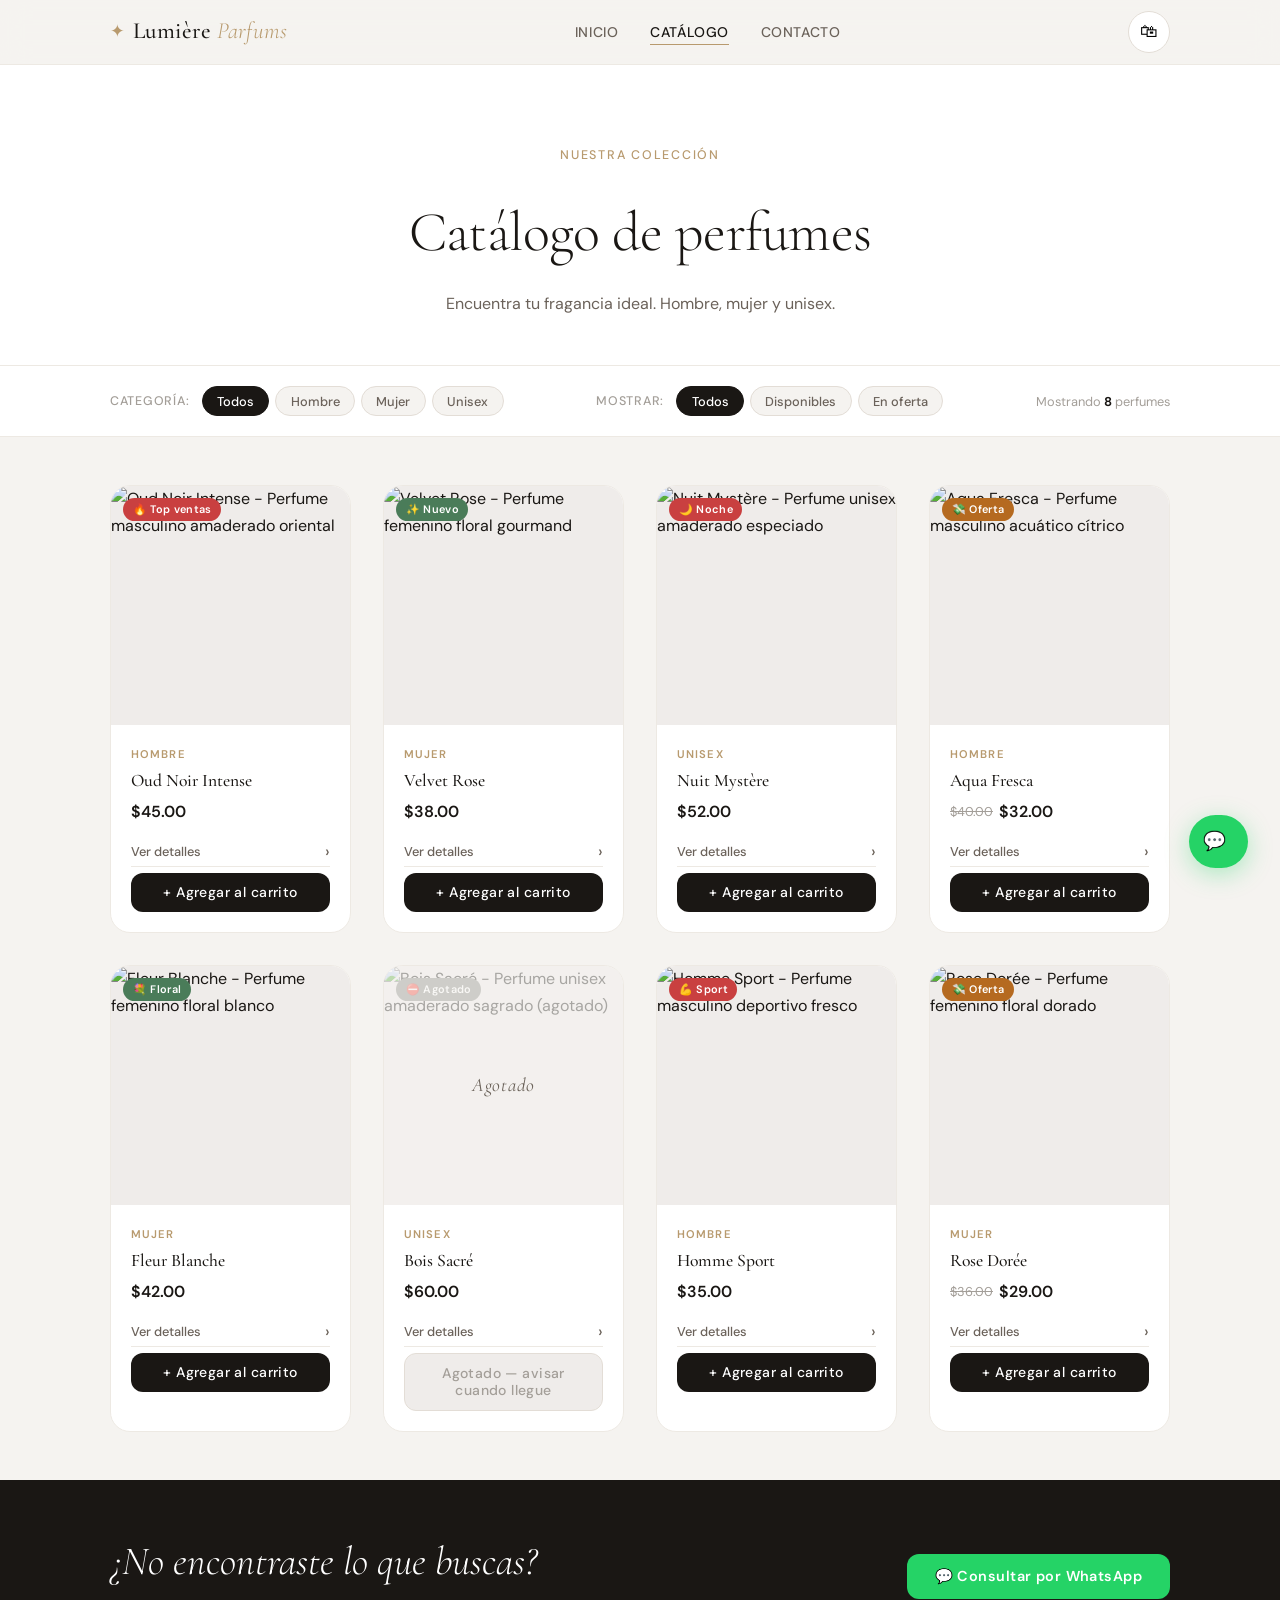
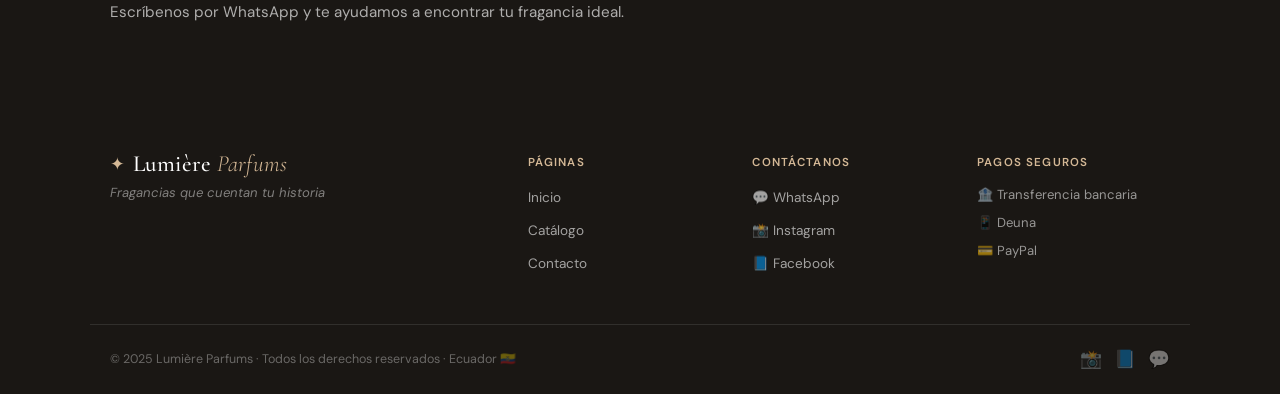
==== commit 0a3df0d1: "prototipo v2" ====
--- a/catalogo.html
+++ b/catalogo.html
@@ -3,976 +3,711 @@
 <head>
   <meta charset="UTF-8" />
   <meta name="viewport" content="width=device-width, initial-scale=1.0" />
-  <title>Colección — Instante Infinito | Perfumes Originales Ecuador</title>
-  <meta name="description" content="Explora nuestra colección completa de 20 perfumes originales importados. Hombre, mujer y unisex. Envíos a todo Ecuador." />
-  <link rel="canonical" href="https://instanteinfinito.com/catalogo.html" />
-
+
+  <!-- SEO -->
+  <title>Catálogo de Perfumes | Lumière Parfums Ecuador</title>
+  <meta name="description" content="Explora nuestro catálogo completo de perfumes originales para hombre, mujer y unisex. Filtra por categoría y compra fácilmente por WhatsApp." />
+  <meta name="keywords" content="catálogo perfumes Ecuador, perfumes hombre mujer unisex, comprar perfumes online, perfumes originales Quito" />
+  <meta name="robots" content="index, follow" />
+  <link rel="canonical" href="https://www.lumiereparfums.ec/catalogo.html" />
+
+  <!-- Open Graph -->
   <meta property="og:type" content="website" />
-  <meta property="og:title" content="Colección — Instante Infinito" />
-  <meta property="og:description" content="20 fragancias originales importadas. Hombre, mujer y unisex." />
-  <meta property="og:image" content="img/og-image.jpg" />
-  <meta property="og:url" content="https://instanteinfinito.com/catalogo.html" />
-
-  <link rel="preconnect" href="https://fonts.googleapis.com" />
-  <link rel="preconnect" href="https://fonts.gstatic.com" crossorigin />
-  <link href="https://fonts.googleapis.com/css2?family=Cormorant+Garamond:ital,wght@0,300;0,400;0,500;1,400;1,500&family=Outfit:wght@300;400;500;600;700&display=swap" rel="stylesheet" />
-
+  <meta property="og:title" content="Catálogo de Perfumes | Lumière Parfums Ecuador" />
+  <meta property="og:description" content="Perfumes originales para hombre, mujer y unisex. Filtra y compra fácilmente por WhatsApp." />
+  <meta property="og:image" content="https://www.lumiereparfums.ec/og-image.jpg" />
+  <meta property="og:url" content="https://www.lumiereparfums.ec/catalogo.html" />
+  <meta property="og:site_name" content="Lumière Parfums" />
+
+  <!-- Twitter Card -->
+  <meta name="twitter:card" content="summary_large_image" />
+  <meta name="twitter:title" content="Catálogo de Perfumes | Lumière Parfums Ecuador" />
+  <meta name="twitter:description" content="Perfumes originales para hombre, mujer y unisex. Envíos a todo Ecuador." />
+  <meta name="twitter:image" content="https://www.lumiereparfums.ec/og-image.jpg" />
+
+  <!-- Favicon -->
+  <link rel="icon" type="image/svg+xml" href="favicon.svg" />
+  <link rel="icon" type="image/png" href="favicon.png" />
+
+  <!-- CSS -->
   <link rel="stylesheet" href="styles.css" />
+
+  <!-- JSON-LD: ItemList de productos -->
+  <script type="application/ld+json">
+  {
+    "@context": "https://schema.org",
+    "@type": "ItemList",
+    "name": "Catálogo de Perfumes Lumière Parfums",
+    "description": "Catálogo completo de perfumes originales disponibles en Ecuador",
+    "numberOfItems": 8,
+    "itemListElement": [
+      {
+        "@type": "ListItem",
+        "position": 1,
+        "item": {
+          "@type": "Product",
+          "name": "Oud Noir Intense",
+          "description": "Perfume masculino amaderado oriental con notas de oud, vainilla y ámbar",
+          "offers": {
+            "@type": "Offer",
+            "price": "45.00",
+            "priceCurrency": "USD",
+            "availability": "https://schema.org/InStock"
+          }
+        }
+      },
+      {
+        "@type": "ListItem",
+        "position": 2,
+        "item": {
+          "@type": "Product",
+          "name": "Velvet Rose",
+          "description": "Perfume femenino floral gourmand con notas de rosa y peonía",
+          "offers": {
+            "@type": "Offer",
+            "price": "38.00",
+            "priceCurrency": "USD",
+            "availability": "https://schema.org/InStock"
+          }
+        }
+      },
+      {
+        "@type": "ListItem",
+        "position": 3,
+        "item": {
+          "@type": "Product",
+          "name": "Nuit Mystère",
+          "description": "Perfume unisex amaderado especiado con sándalo, cuero y ámbar gris",
+          "offers": {
+            "@type": "Offer",
+            "price": "52.00",
+            "priceCurrency": "USD",
+            "availability": "https://schema.org/InStock"
+          }
+        }
+      },
+      {
+        "@type": "ListItem",
+        "position": 4,
+        "item": {
+          "@type": "Product",
+          "name": "Aqua Fresca",
+          "description": "Perfume masculino acuático cítrico con notas de limón y cedro",
+          "offers": {
+            "@type": "Offer",
+            "price": "32.00",
+            "priceCurrency": "USD",
+            "availability": "https://schema.org/InStock"
+          }
+        }
+      }
+    ]
+  }
+  </script>
 </head>
+
 <body>
 
-<!-- ================================================
-     BANNER SUPERIOR
-================================================ -->
-<div class="top-banner" id="topBanner">
-  <div class="top-banner__text">
-    <svg width="13" height="13" viewBox="0 0 24 24" fill="none" stroke="currentColor" stroke-width="2"><path d="M5 12h14M12 5l7 7-7 7"/></svg>
-    Envíos a todo Ecuador &nbsp;·&nbsp; Productos 100% originales &nbsp;·&nbsp;
-    <a href="https://wa.me/593962277374?text=Hola%2C%20quisiera%20m%C3%A1s%20informaci%C3%B3n" target="_blank" rel="noopener" class="top-banner__link">Escríbenos por WhatsApp</a>
-  </div>
-  <button class="top-banner__close" id="closeBanner" aria-label="Cerrar banner">
-    <svg width="14" height="14" viewBox="0 0 24 24" fill="none" stroke="currentColor" stroke-width="2"><line x1="18" y1="6" x2="6" y2="18"/><line x1="6" y1="6" x2="18" y2="18"/></svg>
-  </button>
-</div>
-
-<!-- ================================================
-     HEADER
-================================================ -->
-<header class="header" id="header">
-  <div class="header__inner container">
-    <a href="index.html" class="header__logo" aria-label="Instante Infinito — Inicio">
-      <img src="img/logo.png" alt="Instante Infinito" class="header__logo-img"
-           onerror="this.style.display='none'; document.getElementById('logoSvg').style.display='flex';" />
-      <span class="header__logo-svg" id="logoSvg" style="display:none;">
-        <svg width="28" height="28" viewBox="0 0 32 32" fill="none">
-          <path d="M16 2C16 2 12 8 8 10C8 10 14 10 16 16C18 10 24 10 24 10C20 8 16 2 16 2Z" fill="#a8894f"/>
-          <path d="M16 16C16 16 12 22 8 22C8 22 14 22 16 28C18 22 24 22 24 22C20 22 16 16 16 16Z" fill="#a8894f" opacity="0.55"/>
-        </svg>
-        <span class="header__logo-text">Instante Infinito</span>
-      </span>
-    </a>
-    <nav class="header__nav" aria-label="Navegación principal">
-      <a href="index.html"    class="header__nav-link">Inicio</a>
-      <a href="catalogo.html" class="header__nav-link header__nav-link--active">Colección</a>
-      <a href="contacto.html" class="header__nav-link">Contacto</a>
-    </nav>
-    <div class="header__actions">
-      <button class="header__cart-btn" id="cartBtn" aria-label="Abrir carrito">
-        <svg width="21" height="21" viewBox="0 0 24 24" fill="none" stroke="currentColor" stroke-width="1.6">
-          <path d="M6 2L3 6v14a2 2 0 002 2h14a2 2 0 002-2V6l-3-4z"/>
-          <line x1="3" y1="6" x2="21" y2="6"/>
-          <path d="M16 10a4 4 0 01-8 0"/>
-        </svg>
-        <span class="header__cart-badge" id="cartBadge">0</span>
-      </button>
-      <button class="header__hamburger" id="menuToggle" aria-label="Abrir menú" aria-expanded="false">
-        <span></span><span></span><span></span>
+  <!-- ================================
+       SECCIÓN: HEADER / NAVEGACIÓN
+  ================================= -->
+  <header class="site-header" role="banner">
+    <div class="container header-inner">
+
+      <a href="index.html" class="logo" aria-label="Lumière Parfums - Inicio">
+        <span class="logo-icon" aria-hidden="true">✦</span>
+        <span class="logo-text">Lumière <em>Parfums</em></span>
+      </a>
+
+      <nav class="main-nav" role="navigation" aria-label="Navegación principal">
+        <ul class="nav-list">
+          <li><a href="index.html" class="nav-link">Inicio</a></li>
+          <li><a href="catalogo.html" class="nav-link active" aria-current="page">Catálogo</a></li>
+          <li><a href="contacto.html" class="nav-link">Contacto</a></li>
+        </ul>
+      </nav>
+
+      <div class="header-actions">
+        <button class="cart-btn" id="cartToggle" aria-label="Ver carrito de compras" aria-expanded="false">
+          <span class="cart-icon" aria-hidden="true">🛍</span>
+          <span class="cart-count" id="cartCount" aria-live="polite">0</span>
+        </button>
+        <button class="menu-toggle" id="menuToggle" aria-label="Abrir menú" aria-expanded="false" aria-controls="mainNav">
+          <span class="hamburger-bar"></span>
+          <span class="hamburger-bar"></span>
+          <span class="hamburger-bar"></span>
+        </button>
+      </div>
+
+    </div>
+  </header>
+
+  <!-- ================================
+       SECCIÓN: CARRITO DESPLEGABLE
+  ================================= -->
+  <aside class="cart-drawer" id="cartDrawer" aria-label="Carrito de compras" role="complementary" hidden>
+    <div class="cart-drawer-header">
+      <h2 class="cart-title">Tu selección</h2>
+      <button class="cart-close" id="cartClose" aria-label="Cerrar carrito">✕</button>
+    </div>
+    <div class="cart-items" id="cartItems">
+      <p class="cart-empty">Aún no has agregado perfumes.</p>
+    </div>
+    <div class="cart-footer" id="cartFooter" hidden>
+      <div class="cart-total">
+        <span>Total:</span>
+        <strong id="cartTotal">$0.00</strong>
+      </div>
+      <button class="btn-whatsapp-cart" id="btnWhatsappCart">
+        <span aria-hidden="true">💬</span> Comprar por WhatsApp
       </button>
     </div>
-  </div>
-  <nav class="header__mobile-nav" id="mobileNav" aria-label="Menú móvil">
-    <a href="index.html"    class="header__mobile-link">Inicio</a>
-    <a href="catalogo.html" class="header__mobile-link header__mobile-link--active">Colección</a>
-    <a href="contacto.html" class="header__mobile-link">Contacto</a>
-  </nav>
-</header>
-
-<main>
-
-<!-- ================================================
-     PAGE HERO
-================================================ -->
-<section class="page-hero">
-  <div class="container">
-    <div class="page-hero__inner reveal-up">
-      <p class="eyebrow">Catálogo completo</p>
-      <h1 class="page-hero__title">Nuestra <em>colección</em></h1>
-      <p class="page-hero__sub">20 fragancias originales importadas · Hombre, Mujer &amp; Unisex</p>
+  </aside>
+  <div class="cart-overlay" id="cartOverlay" hidden></div>
+
+  <!-- ================================
+       SECCIÓN: PAGE HERO (catálogo)
+  ================================= -->
+  <main id="main-content">
+
+    <section class="page-hero" aria-labelledby="catalogoTitle">
+      <div class="container">
+        <p class="hero-eyebrow">Nuestra colección</p>
+        <h1 class="page-hero-title" id="catalogoTitle">Catálogo de perfumes</h1>
+        <p class="page-hero-subtitle">
+          Encuentra tu fragancia ideal. Hombre, mujer y unisex.
+        </p>
+      </div>
+    </section>
+
+    <!-- ================================
+         SECCIÓN: FILTROS
+    ================================= -->
+    <section class="filters-bar" aria-label="Filtrar productos">
+      <div class="container">
+
+        <!-- Filtro por categoría -->
+        <div class="filter-group" role="group" aria-labelledby="filterCatLabel">
+          <span class="filter-label" id="filterCatLabel">Categoría:</span>
+          <div class="filter-pills">
+            <button class="filter-pill active" data-filter="all" aria-pressed="true">Todos</button>
+            <button class="filter-pill" data-filter="hombre" aria-pressed="false">Hombre</button>
+            <button class="filter-pill" data-filter="mujer" aria-pressed="false">Mujer</button>
+            <button class="filter-pill" data-filter="unisex" aria-pressed="false">Unisex</button>
+          </div>
+        </div>
+
+        <!-- Filtro por disponibilidad -->
+        <div class="filter-group" role="group" aria-labelledby="filterDispLabel">
+          <span class="filter-label" id="filterDispLabel">Mostrar:</span>
+          <div class="filter-pills">
+            <button class="filter-pill active" data-filter-disp="all" aria-pressed="true">Todos</button>
+            <button class="filter-pill" data-filter-disp="disponible" aria-pressed="false">Disponibles</button>
+            <button class="filter-pill" data-filter-disp="oferta" aria-pressed="false">En oferta</button>
+          </div>
+        </div>
+
+        <!-- Resultado del filtro -->
+        <p class="filter-result" id="filterResult" aria-live="polite" role="status">
+          Mostrando <strong id="filterCount">8</strong> perfumes
+        </p>
+
+      </div>
+    </section>
+
+    <!-- ================================
+         SECCIÓN: GRILLA DE PRODUCTOS
+    ================================= -->
+    <section class="section catalog-section" aria-labelledby="catalogGridTitle">
+      <div class="container">
+        <h2 class="sr-only" id="catalogGridTitle">Listado de perfumes</h2>
+
+        <div class="products-grid" id="catalogGrid" role="list">
+
+          <!-- ── Producto C1 ── -->
+          <article
+            class="product-card"
+            role="listitem"
+            data-id="c1"
+            data-name="Oud Noir Intense"
+            data-price="45.00"
+            data-category="hombre"
+            data-status="disponible"
+          >
+            <div class="product-image-wrap">
+              <img
+                src="https://images.unsplash.com/photo-1592945403244-b3fbafd7f539?w=400&h=400&fit=crop"
+                alt="Oud Noir Intense - Perfume masculino amaderado oriental"
+                class="product-img"
+                loading="lazy"
+                width="400"
+                height="400"
+              />
+              <span class="product-badge badge-hot">🔥 Top ventas</span>
+            </div>
+            <div class="product-info">
+              <span class="product-category">Hombre</span>
+              <h3 class="product-name">Oud Noir Intense</h3>
+              <p class="product-price"><strong>$45.00</strong></p>
+              <div class="accordion">
+                <button class="accordion-btn" aria-expanded="false" aria-controls="dc1">
+                  Ver detalles <span class="accordion-arrow" aria-hidden="true">›</span>
+                </button>
+                <div class="accordion-content" id="dc1" hidden>
+                  <dl class="product-details">
+                    <div class="detail-row"><dt>Fragancia</dt><dd>Amaderado oriental</dd></div>
+                    <div class="detail-row"><dt>Notas de salida</dt><dd>Bergamota, cardamomo</dd></div>
+                    <div class="detail-row"><dt>Notas de corazón</dt><dd>Rosa, jazmín</dd></div>
+                    <div class="detail-row"><dt>Notas de fondo</dt><dd>Oud, vainilla, ámbar</dd></div>
+                    <div class="detail-row"><dt>Duración</dt><dd>8–12 horas</dd></div>
+                    <div class="detail-row"><dt>Contenido</dt><dd>100 ml</dd></div>
+                    <div class="detail-row"><dt>Ocasión</dt><dd>💼 Noche · Elegante</dd></div>
+                  </dl>
+                </div>
+              </div>
+              <button class="btn btn-add-cart" data-id="c1" data-name="Oud Noir Intense" data-price="45.00">
+                + Agregar al carrito
+              </button>
+            </div>
+          </article>
+
+          <!-- ── Producto C2 ── -->
+          <article
+            class="product-card"
+            role="listitem"
+            data-id="c2"
+            data-name="Velvet Rose"
+            data-price="38.00"
+            data-category="mujer"
+            data-status="disponible"
+          >
+            <div class="product-image-wrap">
+              <img
+                src="https://images.unsplash.com/photo-1541643600914-78b084683702?w=400&h=400&fit=crop"
+                alt="Velvet Rose - Perfume femenino floral gourmand"
+                class="product-img"
+                loading="lazy"
+                width="400"
+                height="400"
+              />
+              <span class="product-badge badge-new">✨ Nuevo</span>
+            </div>
+            <div class="product-info">
+              <span class="product-category">Mujer</span>
+              <h3 class="product-name">Velvet Rose</h3>
+              <p class="product-price"><strong>$38.00</strong></p>
+              <div class="accordion">
+                <button class="accordion-btn" aria-expanded="false" aria-controls="dc2">
+                  Ver detalles <span class="accordion-arrow" aria-hidden="true">›</span>
+                </button>
+                <div class="accordion-content" id="dc2" hidden>
+                  <dl class="product-details">
+                    <div class="detail-row"><dt>Fragancia</dt><dd>Floral gourmand</dd></div>
+                    <div class="detail-row"><dt>Notas de salida</dt><dd>Pera, lichi</dd></div>
+                    <div class="detail-row"><dt>Notas de corazón</dt><dd>Rosa de Turquía, peonía</dd></div>
+                    <div class="detail-row"><dt>Notas de fondo</dt><dd>Almizcle, cedro blanco</dd></div>
+                    <div class="detail-row"><dt>Duración</dt><dd>6–10 horas</dd></div>
+                    <div class="detail-row"><dt>Contenido</dt><dd>80 ml</dd></div>
+                    <div class="detail-row"><dt>Ocasión</dt><dd>🌸 Día · Romántico</dd></div>
+                  </dl>
+                </div>
+              </div>
+              <button class="btn btn-add-cart" data-id="c2" data-name="Velvet Rose" data-price="38.00">
+                + Agregar al carrito
+              </button>
+            </div>
+          </article>
+
+          <!-- ── Producto C3 ── -->
+          <article
+            class="product-card"
+            role="listitem"
+            data-id="c3"
+            data-name="Nuit Mystère"
+            data-price="52.00"
+            data-category="unisex"
+            data-status="disponible"
+          >
+            <div class="product-image-wrap">
+              <img
+                src="https://images.unsplash.com/photo-1563170351-be82bc888aa4?w=400&h=400&fit=crop"
+                alt="Nuit Mystère - Perfume unisex amaderado especiado"
+                class="product-img"
+                loading="lazy"
+                width="400"
+                height="400"
+              />
+              <span class="product-badge badge-hot">🌙 Noche</span>
+            </div>
+            <div class="product-info">
+              <span class="product-category">Unisex</span>
+              <h3 class="product-name">Nuit Mystère</h3>
+              <p class="product-price"><strong>$52.00</strong></p>
+              <div class="accordion">
+                <button class="accordion-btn" aria-expanded="false" aria-controls="dc3">
+                  Ver detalles <span class="accordion-arrow" aria-hidden="true">›</span>
+                </button>
+                <div class="accordion-content" id="dc3" hidden>
+                  <dl class="product-details">
+                    <div class="detail-row"><dt>Fragancia</dt><dd>Amaderado especiado</dd></div>
+                    <div class="detail-row"><dt>Notas de salida</dt><dd>Pomelo, pimienta negra</dd></div>
+                    <div class="detail-row"><dt>Notas de corazón</dt><dd>Iris, incienso</dd></div>
+                    <div class="detail-row"><dt>Notas de fondo</dt><dd>Sándalo, cuero, ámbar gris</dd></div>
+                    <div class="detail-row"><dt>Duración</dt><dd>10–14 horas</dd></div>
+                    <div class="detail-row"><dt>Contenido</dt><dd>100 ml</dd></div>
+                    <div class="detail-row"><dt>Ocasión</dt><dd>🌙 Noche · Misterioso</dd></div>
+                  </dl>
+                </div>
+              </div>
+              <button class="btn btn-add-cart" data-id="c3" data-name="Nuit Mystère" data-price="52.00">
+                + Agregar al carrito
+              </button>
+            </div>
+          </article>
+
+          <!-- ── Producto C4 (OFERTA) ── -->
+          <article
+            class="product-card"
+            role="listitem"
+            data-id="c4"
+            data-name="Aqua Fresca"
+            data-price="32.00"
+            data-category="hombre"
+            data-status="oferta"
+          >
+            <div class="product-image-wrap">
+              <img
+                src="https://images.unsplash.com/photo-1587017539504-67cfbddac569?w=400&h=400&fit=crop"
+                alt="Aqua Fresca - Perfume masculino acuático cítrico"
+                class="product-img"
+                loading="lazy"
+                width="400"
+                height="400"
+              />
+              <span class="product-badge badge-offer">💸 Oferta</span>
+            </div>
+            <div class="product-info">
+              <span class="product-category">Hombre</span>
+              <h3 class="product-name">Aqua Fresca</h3>
+              <p class="product-price">
+                <s class="price-old">$40.00</s>
+                <strong class="price-sale">$32.00</strong>
+              </p>
+              <div class="accordion">
+                <button class="accordion-btn" aria-expanded="false" aria-controls="dc4">
+                  Ver detalles <span class="accordion-arrow" aria-hidden="true">›</span>
+                </button>
+                <div class="accordion-content" id="dc4" hidden>
+                  <dl class="product-details">
+                    <div class="detail-row"><dt>Fragancia</dt><dd>Acuático cítrico</dd></div>
+                    <div class="detail-row"><dt>Notas de salida</dt><dd>Limón, menta marina</dd></div>
+                    <div class="detail-row"><dt>Notas de corazón</dt><dd>Agua de mar, geranio</dd></div>
+                    <div class="detail-row"><dt>Notas de fondo</dt><dd>Cedro, almizcle blanco</dd></div>
+                    <div class="detail-row"><dt>Duración</dt><dd>4–6 horas</dd></div>
+                    <div class="detail-row"><dt>Contenido</dt><dd>100 ml</dd></div>
+                    <div class="detail-row"><dt>Ocasión</dt><dd>☀️ Día · Casual</dd></div>
+                  </dl>
+                </div>
+              </div>
+              <button class="btn btn-add-cart" data-id="c4" data-name="Aqua Fresca" data-price="32.00">
+                + Agregar al carrito
+              </button>
+            </div>
+          </article>
+
+          <!-- ── Producto C5 ── -->
+          <article
+            class="product-card"
+            role="listitem"
+            data-id="c5"
+            data-name="Fleur Blanche"
+            data-price="42.00"
+            data-category="mujer"
+            data-status="disponible"
+          >
+            <div class="product-image-wrap">
+              <img
+                src="https://images.unsplash.com/photo-1595425964072-5f4ce5a3eac4?w=400&h=400&fit=crop"
+                alt="Fleur Blanche - Perfume femenino floral blanco"
+                class="product-img"
+                loading="lazy"
+                width="400"
+                height="400"
+              />
+              <span class="product-badge badge-new">💐 Floral</span>
+            </div>
+            <div class="product-info">
+              <span class="product-category">Mujer</span>
+              <h3 class="product-name">Fleur Blanche</h3>
+              <p class="product-price"><strong>$42.00</strong></p>
+              <div class="accordion">
+                <button class="accordion-btn" aria-expanded="false" aria-controls="dc5">
+                  Ver detalles <span class="accordion-arrow" aria-hidden="true">›</span>
+                </button>
+                <div class="accordion-content" id="dc5" hidden>
+                  <dl class="product-details">
+                    <div class="detail-row"><dt>Fragancia</dt><dd>Floral blanco</dd></div>
+                    <div class="detail-row"><dt>Notas de salida</dt><dd>Gardenia, ylang-ylang</dd></div>
+                    <div class="detail-row"><dt>Notas de corazón</dt><dd>Jazmín blanco, magnolia</dd></div>
+                    <div class="detail-row"><dt>Notas de fondo</dt><dd>Almizcle, sándalo</dd></div>
+                    <div class="detail-row"><dt>Duración</dt><dd>6–9 horas</dd></div>
+                    <div class="detail-row"><dt>Contenido</dt><dd>75 ml</dd></div>
+                    <div class="detail-row"><dt>Ocasión</dt><dd>🌸 Día · Elegante</dd></div>
+                  </dl>
+                </div>
+              </div>
+              <button class="btn btn-add-cart" data-id="c5" data-name="Fleur Blanche" data-price="42.00">
+                + Agregar al carrito
+              </button>
+            </div>
+          </article>
+
+          <!-- ── Producto C6 (AGOTADO) ── -->
+          <article
+            class="product-card product-card--soldout"
+            role="listitem"
+            data-id="c6"
+            data-name="Bois Sacré"
+            data-price="60.00"
+            data-category="unisex"
+            data-status="agotado"
+          >
+            <div class="product-image-wrap">
+              <img
+                src="https://images.unsplash.com/photo-1619994403073-2cec844b8e63?w=400&h=400&fit=crop"
+                alt="Bois Sacré - Perfume unisex amaderado sagrado (agotado)"
+                class="product-img"
+                loading="lazy"
+                width="400"
+                height="400"
+              />
+              <span class="product-badge badge-soldout" aria-label="Producto agotado">⛔ Agotado</span>
+              <div class="soldout-overlay" aria-hidden="true">Agotado</div>
+            </div>
+            <div class="product-info">
+              <span class="product-category">Unisex</span>
+              <h3 class="product-name">Bois Sacré</h3>
+              <p class="product-price"><strong>$60.00</strong></p>
+              <div class="accordion">
+                <button class="accordion-btn" aria-expanded="false" aria-controls="dc6">
+                  Ver detalles <span class="accordion-arrow" aria-hidden="true">›</span>
+                </button>
+                <div class="accordion-content" id="dc6" hidden>
+                  <dl class="product-details">
+                    <div class="detail-row"><dt>Fragancia</dt><dd>Amaderado sagrado</dd></div>
+                    <div class="detail-row"><dt>Notas de salida</dt><dd>Cardamomo, bergamota</dd></div>
+                    <div class="detail-row"><dt>Notas de corazón</dt><dd>Cedro atlas, palo santo</dd></div>
+                    <div class="detail-row"><dt>Notas de fondo</dt><dd>Vetiver, ámbar, musgo</dd></div>
+                    <div class="detail-row"><dt>Duración</dt><dd>12–16 horas</dd></div>
+                    <div class="detail-row"><dt>Contenido</dt><dd>100 ml</dd></div>
+                    <div class="detail-row"><dt>Ocasión</dt><dd>💼 Noche · Premium</dd></div>
+                  </dl>
+                </div>
+              </div>
+              <button class="btn btn-soldout" disabled aria-disabled="true">
+                Agotado — avisar cuando llegue
+              </button>
+            </div>
+          </article>
+
+          <!-- ── Producto C7 ── -->
+          <article
+            class="product-card"
+            role="listitem"
+            data-id="c7"
+            data-name="Homme Sport"
+            data-price="35.00"
+            data-category="hombre"
+            data-status="disponible"
+          >
+            <div class="product-image-wrap">
+              <img
+                src="https://images.unsplash.com/photo-1571781926291-c477ebfd024b?w=400&h=400&fit=crop"
+                alt="Homme Sport - Perfume masculino deportivo fresco"
+                class="product-img"
+                loading="lazy"
+                width="400"
+                height="400"
+              />
+              <span class="product-badge badge-hot">💪 Sport</span>
+            </div>
+            <div class="product-info">
+              <span class="product-category">Hombre</span>
+              <h3 class="product-name">Homme Sport</h3>
+              <p class="product-price"><strong>$35.00</strong></p>
+              <div class="accordion">
+                <button class="accordion-btn" aria-expanded="false" aria-controls="dc7">
+                  Ver detalles <span class="accordion-arrow" aria-hidden="true">›</span>
+                </button>
+                <div class="accordion-content" id="dc7" hidden>
+                  <dl class="product-details">
+                    <div class="detail-row"><dt>Fragancia</dt><dd>Deportivo fresco</dd></div>
+                    <div class="detail-row"><dt>Notas de salida</dt><dd>Menta, eucalipto</dd></div>
+                    <div class="detail-row"><dt>Notas de corazón</dt><dd>Lavanda, especias</dd></div>
+                    <div class="detail-row"><dt>Notas de fondo</dt><dd>Vetiver, cedro</dd></div>
+                    <div class="detail-row"><dt>Duración</dt><dd>5–8 horas</dd></div>
+                    <div class="detail-row"><dt>Contenido</dt><dd>100 ml</dd></div>
+                    <div class="detail-row"><dt>Ocasión</dt><dd>☀️ Día · Deportivo</dd></div>
+                  </dl>
+                </div>
+              </div>
+              <button class="btn btn-add-cart" data-id="c7" data-name="Homme Sport" data-price="35.00">
+                + Agregar al carrito
+              </button>
+            </div>
+          </article>
+
+          <!-- ── Producto C8 (OFERTA) ── -->
+          <article
+            class="product-card"
+            role="listitem"
+            data-id="c8"
+            data-name="Rose Dorée"
+            data-price="29.00"
+            data-category="mujer"
+            data-status="oferta"
+          >
+            <div class="product-image-wrap">
+              <img
+                src="https://images.unsplash.com/photo-1608248597279-f99d160bfcbc?w=400&h=400&fit=crop"
+                alt="Rose Dorée - Perfume femenino floral dorado"
+                class="product-img"
+                loading="lazy"
+                width="400"
+                height="400"
+              />
+              <span class="product-badge badge-offer">💸 Oferta</span>
+            </div>
+            <div class="product-info">
+              <span class="product-category">Mujer</span>
+              <h3 class="product-name">Rose Dorée</h3>
+              <p class="product-price">
+                <s class="price-old">$36.00</s>
+                <strong class="price-sale">$29.00</strong>
+              </p>
+              <div class="accordion">
+                <button class="accordion-btn" aria-expanded="false" aria-controls="dc8">
+                  Ver detalles <span class="accordion-arrow" aria-hidden="true">›</span>
+                </button>
+                <div class="accordion-content" id="dc8" hidden>
+                  <dl class="product-details">
+                    <div class="detail-row"><dt>Fragancia</dt><dd>Floral oriental</dd></div>
+                    <div class="detail-row"><dt>Notas de salida</dt><dd>Durazno, ciruela</dd></div>
+                    <div class="detail-row"><dt>Notas de corazón</dt><dd>Rosa, vainilla</dd></div>
+                    <div class="detail-row"><dt>Notas de fondo</dt><dd>Ámbar, almizcle dulce</dd></div>
+                    <div class="detail-row"><dt>Duración</dt><dd>7–10 horas</dd></div>
+                    <div class="detail-row"><dt>Contenido</dt><dd>75 ml</dd></div>
+                    <div class="detail-row"><dt>Ocasión</dt><dd>🌙 Noche · Sensual</dd></div>
+                  </dl>
+                </div>
+              </div>
+              <button class="btn btn-add-cart" data-id="c8" data-name="Rose Dorée" data-price="29.00">
+                + Agregar al carrito
+              </button>
+            </div>
+          </article>
+
+        </div><!-- /catalogGrid -->
+
+        <!-- Mensaje sin resultados -->
+        <p class="no-results" id="noResults" hidden role="status" aria-live="polite">
+          No se encontraron perfumes con ese filtro. <a href="catalogo.html">Ver todos</a>
+        </p>
+
+      </div>
+    </section>
+
+    <!-- ================================
+         SECCIÓN: BANNER CTA WHATSAPP
+    ================================= -->
+    <section class="cta-banner" aria-labelledby="ctaBannerTitle">
+      <div class="container cta-banner-inner">
+        <div class="cta-banner-text">
+          <h2 class="cta-banner-title" id="ctaBannerTitle">¿No encontraste lo que buscas?</h2>
+          <p>Escríbenos por WhatsApp y te ayudamos a encontrar tu fragancia ideal.</p>
+        </div>
+        <a
+          href="https://wa.me/593990000000?text=Hola%2C%20busco%20un%20perfume%20espec%C3%ADfico%20y%20quisiera%20ayuda"
+          class="btn btn-whatsapp-cta"
+          target="_blank"
+          rel="noopener noreferrer"
+          aria-label="Contactar por WhatsApp para encontrar un perfume"
+        >
+          💬 Consultar por WhatsApp
+        </a>
+      </div>
+    </section>
+
+  </main>
+
+  <!-- ================================
+       SECCIÓN: FOOTER
+  ================================= -->
+  <footer class="site-footer" role="contentinfo">
+    <div class="container footer-inner">
+
+      <div class="footer-brand">
+        <a href="index.html" class="logo footer-logo" aria-label="Lumière Parfums - Inicio">
+          <span class="logo-icon" aria-hidden="true">✦</span>
+          <span class="logo-text">Lumière <em>Parfums</em></span>
+        </a>
+        <p class="footer-tagline">Fragancias que cuentan tu historia</p>
+      </div>
+
+      <nav class="footer-nav" aria-label="Navegación del pie de página">
+        <h3 class="footer-nav-title">Páginas</h3>
+        <ul>
+          <li><a href="index.html">Inicio</a></li>
+          <li><a href="catalogo.html">Catálogo</a></li>
+          <li><a href="contacto.html">Contacto</a></li>
+        </ul>
+      </nav>
+
+      <div class="footer-contact">
+        <h3 class="footer-nav-title">Contáctanos</h3>
+        <ul>
+          <li><a href="https://wa.me/593990000000" target="_blank" rel="noopener noreferrer">💬 WhatsApp</a></li>
+          <li><a href="https://www.instagram.com/lumiereparfums" target="_blank" rel="noopener noreferrer">📸 Instagram</a></li>
+          <li><a href="https://www.facebook.com/lumiereparfums" target="_blank" rel="noopener noreferrer">📘 Facebook</a></li>
+        </ul>
+      </div>
+
+      <div class="footer-payment">
+        <h3 class="footer-nav-title">Pagos seguros</h3>
+        <ul class="footer-payment-list">
+          <li>🏦 Transferencia bancaria</li>
+          <li>📱 Deuna</li>
+          <li>💳 PayPal</li>
+        </ul>
+      </div>
+
     </div>
-  </div>
-</section>
-
-<!-- ================================================
-     BARRA DE FILTROS (sticky)
-     Los filtros leen data-category y data-status
-     de cada tarjeta — no requieren edición en JS.
-     data-category : hombre | mujer | unisex
-     data-status   : disponible | oferta | agotado
-================================================ -->
-<div class="filter-bar" id="filterBar">
-  <div class="container">
-    <div class="filter-bar__inner">
-
-      <div class="filter-bar__group">
-        <span class="filter-bar__label">Categoría</span>
-        <div class="filter-bar__pills" role="group" aria-label="Filtrar por categoría">
-          <button class="fpill fpill--on" data-filter="cat" data-val="todos">Todos</button>
-          <button class="fpill" data-filter="cat" data-val="hombre">Hombre</button>
-          <button class="fpill" data-filter="cat" data-val="mujer">Mujer</button>
-          <button class="fpill" data-filter="cat" data-val="unisex">Unisex</button>
-        </div>
-      </div>
-
-      <div class="filter-bar__group">
-        <span class="filter-bar__label">Estado</span>
-        <div class="filter-bar__pills" role="group" aria-label="Filtrar por estado">
-          <button class="fpill fpill--on" data-filter="status" data-val="todos">Todos</button>
-          <button class="fpill" data-filter="status" data-val="disponible">Disponibles</button>
-          <button class="fpill" data-filter="status" data-val="oferta">En oferta</button>
-        </div>
-      </div>
-
-      <div class="filter-bar__count">
-        <span id="filterCount">20</span> fragancias
-      </div>
-
+
+    <div class="footer-bottom">
+      <div class="container">
+        <p>© 2025 Lumière Parfums · Todos los derechos reservados · Ecuador 🇪🇨</p>
+        <ul class="footer-social-mini" aria-label="Redes sociales">
+          <li><a href="https://www.instagram.com/lumiereparfums" target="_blank" rel="noopener noreferrer" aria-label="Instagram">📸</a></li>
+          <li><a href="https://www.facebook.com/lumiereparfums" target="_blank" rel="noopener noreferrer" aria-label="Facebook">📘</a></li>
+          <li><a href="https://wa.me/593990000000" target="_blank" rel="noopener noreferrer" aria-label="WhatsApp">💬</a></li>
+        </ul>
+      </div>
     </div>
-  </div>
-</div>
-
-<!-- ================================================
-     GRID DE 20 PRODUCTOS
-     · Productos 1-4  → modales definidos en index.html
-                         y también abajo en este archivo.
-     · Productos 5-20 → modales generados por app.js
-                         al primer clic (desde PRODUCTS_DATA).
-
-     CÓMO EDITAR CADA TARJETA:
-     Cambia los atributos data-* del <article>.
-     Ver guía de administración para referencia completa.
-================================================ -->
-<section class="catalog-section">
-  <div class="container">
-
-    <!-- Mensaje sin resultados -->
-    <div class="no-results" id="noResults" style="display:none;">
-      <p>No hay fragancias con estos filtros.</p>
-      <button class="btn btn--outline btn--sm" id="clearFilters">Ver todos los perfumes</button>
-    </div>
-
-    <div class="products-grid products-grid--catalog" id="catalogGrid">
-
-      <!-- ===== PRODUCTO 1 ===== -->
-      <article class="product-card reveal-up" style="--d:0"
-        data-id="1" data-name="[Nombre del Perfume 1]"
-        data-price="0.00" data-price-original=""
-        data-category="hombre"
-        data-imgs="img/products/product-1/1.jpg,img/products/product-1/2.jpg,img/products/product-1/3.jpg"
-        data-family="[Familia Olfativa]"
-        data-badge="hot" data-badge-text="Más vendido"
-        data-low-stock="false" data-soldout="false" data-status="disponible">
-        <div class="product-card__img-wrap">
-          <span class="product-card__badge product-card__badge--hot">Más vendido</span>
-          <img class="product-card__img" src="img/products/product-1/1.jpg" alt="[Nombre del Perfume 1]" loading="lazy"
-               onerror="this.onerror=null; this.src='https://images.unsplash.com/photo-1523293182086-7651a899d37f?w=400&q=80'" />
-        </div>
-        <div class="product-card__info">
-          <span class="product-card__cat">Hombre</span>
-          <h3 class="product-card__name">[Nombre del Perfume 1]</h3>
-          <p class="product-card__brand">[Marca / Casa]</p>
-          <p class="product-card__family"><em>[Familia Olfativa]</em></p>
-          <div class="product-card__price-row"><span class="product-card__price">$0.00</span></div>
-          <div class="product-card__actions">
-              <button class="btn product-card__btn-details" data-open="modal-1">Detalles</button>
-              <button class="btn product-card__btn-cart"
-                data-id="1"
-                data-name="[Nombre del Perfume 1]"
-                data-price="0.00"
-                data-img="img/products/product-1/1.jpg">Carrito</button>
-              <a href="https://wa.me/593962277374?text=Hola%2C%20me%20interesa%20el%20perfume%20%5BNombre%20del%20Perfume%201%5D.%20%C2%BFTienen%20disponibilidad%3F" target="_blank" rel="noopener"
-                class="btn product-card__btn-wa"><svg width="13" height="13" viewBox="0 0 24 24" fill="currentColor"><path d="M17.472 14.382c-.297-.149-1.758-.867-2.03-.967-.273-.099-.471-.148-.67.15-.197.297-.767.966-.94 1.164-.173.199-.347.223-.644.075-.297-.15-1.255-.463-2.39-1.475-.883-.788-1.48-1.761-1.653-2.059-.173-.297-.018-.458.13-.606.134-.133.298-.347.446-.52.149-.174.198-.298.298-.497.099-.198.05-.371-.025-.52-.075-.149-.669-1.612-.916-2.207-.242-.579-.487-.5-.669-.51-.173-.008-.371-.01-.57-.01-.198 0-.52.074-.792.372-.272.297-1.04 1.016-1.04 2.479 0 1.462 1.065 2.875 1.213 3.074.149.198 2.096 3.2 5.077 4.487.709.306 1.262.489 1.694.625.712.227 1.36.195 1.871.118.571-.085 1.758-.719 2.006-1.413.248-.694.248-1.289.173-1.413-.074-.124-.272-.198-.57-.347m-5.421 7.403h-.004a9.87 9.87 0 01-5.031-1.378l-.361-.214-3.741.982.998-3.648-.235-.374a9.86 9.86 0 01-1.51-5.26c.001-5.45 4.436-9.884 9.888-9.884 2.64 0 5.122 1.03 6.988 2.898a9.825 9.825 0 012.893 6.994c-.003 5.45-4.437 9.884-9.885 9.884m8.413-18.297A11.815 11.815 0 0012.05 0C5.495 0 .16 5.335.157 11.892c0 2.096.547 4.142 1.588 5.945L.057 24l6.305-1.654a11.882 11.882 0 005.683 1.448h.005c6.554 0 11.890-5.335 11.893-11.893a11.821 11.821 0 00-3.48-8.413z"/></svg></a>
-            </div>
-        </div>
-      </article>
-
-      <!-- ===== PRODUCTO 2 ===== -->
-      <article class="product-card reveal-up" style="--d:1"
-        data-id="2" data-name="[Nombre del Perfume 2]"
-        data-price="0.00" data-price-original=""
-        data-category="mujer"
-        data-imgs="img/products/product-2/1.jpg,img/products/product-2/2.jpg,img/products/product-2/3.jpg"
-        data-family="[Familia Olfativa]"
-        data-badge="new" data-badge-text="Nuevo"
-        data-low-stock="false" data-soldout="false" data-status="disponible">
-        <div class="product-card__img-wrap">
-          <span class="product-card__badge product-card__badge--new">Nuevo</span>
-          <img class="product-card__img" src="img/products/product-2/1.jpg" alt="[Nombre del Perfume 2]" loading="lazy"
-               onerror="this.onerror=null; this.src='https://images.unsplash.com/photo-1592945403244-b3fbafd7f539?w=400&q=80'" />
-        </div>
-        <div class="product-card__info">
-          <span class="product-card__cat product-card__cat--mujer">Mujer</span>
-          <h3 class="product-card__name">[Nombre del Perfume 2]</h3>
-          <p class="product-card__brand">[Marca / Casa]</p>
-          <p class="product-card__family"><em>[Familia Olfativa]</em></p>
-          <div class="product-card__price-row"><span class="product-card__price">$0.00</span></div>
-          <div class="product-card__actions">
-              <button class="btn product-card__btn-details" data-open="modal-2">Detalles</button>
-              <button class="btn product-card__btn-cart"
-                data-id="2"
-                data-name="[Nombre del Perfume 2]"
-                data-price="0.00"
-                data-img="img/products/product-2/1.jpg">Carrito</button>
-              <a href="https://wa.me/593962277374?text=Hola%2C%20me%20interesa%20el%20perfume%20%5BNombre%20del%20Perfume%202%5D.%20%C2%BFTienen%20disponibilidad%3F" target="_blank" rel="noopener"
-                class="btn product-card__btn-wa"><svg width="13" height="13" viewBox="0 0 24 24" fill="currentColor"><path d="M17.472 14.382c-.297-.149-1.758-.867-2.03-.967-.273-.099-.471-.148-.67.15-.197.297-.767.966-.94 1.164-.173.199-.347.223-.644.075-.297-.15-1.255-.463-2.39-1.475-.883-.788-1.48-1.761-1.653-2.059-.173-.297-.018-.458.13-.606.134-.133.298-.347.446-.52.149-.174.198-.298.298-.497.099-.198.05-.371-.025-.52-.075-.149-.669-1.612-.916-2.207-.242-.579-.487-.5-.669-.51-.173-.008-.371-.01-.57-.01-.198 0-.52.074-.792.372-.272.297-1.04 1.016-1.04 2.479 0 1.462 1.065 2.875 1.213 3.074.149.198 2.096 3.2 5.077 4.487.709.306 1.262.489 1.694.625.712.227 1.36.195 1.871.118.571-.085 1.758-.719 2.006-1.413.248-.694.248-1.289.173-1.413-.074-.124-.272-.198-.57-.347m-5.421 7.403h-.004a9.87 9.87 0 01-5.031-1.378l-.361-.214-3.741.982.998-3.648-.235-.374a9.86 9.86 0 01-1.51-5.26c.001-5.45 4.436-9.884 9.888-9.884 2.64 0 5.122 1.03 6.988 2.898a9.825 9.825 0 012.893 6.994c-.003 5.45-4.437 9.884-9.885 9.884m8.413-18.297A11.815 11.815 0 0012.05 0C5.495 0 .16 5.335.157 11.892c0 2.096.547 4.142 1.588 5.945L.057 24l6.305-1.654a11.882 11.882 0 005.683 1.448h.005c6.554 0 11.890-5.335 11.893-11.893a11.821 11.821 0 00-3.48-8.413z"/></svg></a>
-            </div>
-        </div>
-      </article>
-
-      <!-- ===== PRODUCTO 3 ===== -->
-      <article class="product-card reveal-up" style="--d:2"
-        data-id="3" data-name="[Nombre del Perfume 3]"
-        data-price="0.00" data-price-original="0.00"
-        data-category="unisex"
-        data-imgs="img/products/product-3/1.jpg,img/products/product-3/2.jpg"
-        data-family="[Familia Olfativa]"
-        data-badge="offer" data-badge-text="Oferta"
-        data-low-stock="true" data-soldout="false" data-status="oferta">
-        <div class="product-card__img-wrap">
-          <span class="product-card__badge product-card__badge--offer">Oferta</span>
-          <span class="product-card__low-stock">Pocas unidades</span>
-          <img class="product-card__img" src="img/products/product-3/1.jpg" alt="[Nombre del Perfume 3]" loading="lazy"
-               onerror="this.onerror=null; this.src='https://images.unsplash.com/photo-1543726969-a1da85a6d334?w=400&q=80'" />
-        </div>
-        <div class="product-card__info">
-          <span class="product-card__cat product-card__cat--unisex">Unisex</span>
-          <h3 class="product-card__name">[Nombre del Perfume 3]</h3>
-          <p class="product-card__brand">[Marca / Casa]</p>
-          <p class="product-card__family"><em>[Familia Olfativa]</em></p>
-          <div class="product-card__price-row">
-            <span class="product-card__price-old">$0.00</span>
-            <span class="product-card__price">$0.00</span>
-          </div>
-          <div class="product-card__actions">
-              <button class="btn product-card__btn-details" data-open="modal-3">Detalles</button>
-              <button class="btn product-card__btn-cart"
-                data-id="3"
-                data-name="[Nombre del Perfume 3]"
-                data-price="0.00"
-                data-img="img/products/product-3/1.jpg">Carrito</button>
-              <a href="https://wa.me/593962277374?text=Hola%2C%20me%20interesa%20el%20perfume%20%5BNombre%20del%20Perfume%203%5D.%20%C2%BFTienen%20disponibilidad%3F" target="_blank" rel="noopener"
-                class="btn product-card__btn-wa"><svg width="13" height="13" viewBox="0 0 24 24" fill="currentColor"><path d="M17.472 14.382c-.297-.149-1.758-.867-2.03-.967-.273-.099-.471-.148-.67.15-.197.297-.767.966-.94 1.164-.173.199-.347.223-.644.075-.297-.15-1.255-.463-2.39-1.475-.883-.788-1.48-1.761-1.653-2.059-.173-.297-.018-.458.13-.606.134-.133.298-.347.446-.52.149-.174.198-.298.298-.497.099-.198.05-.371-.025-.52-.075-.149-.669-1.612-.916-2.207-.242-.579-.487-.5-.669-.51-.173-.008-.371-.01-.57-.01-.198 0-.52.074-.792.372-.272.297-1.04 1.016-1.04 2.479 0 1.462 1.065 2.875 1.213 3.074.149.198 2.096 3.2 5.077 4.487.709.306 1.262.489 1.694.625.712.227 1.36.195 1.871.118.571-.085 1.758-.719 2.006-1.413.248-.694.248-1.289.173-1.413-.074-.124-.272-.198-.57-.347m-5.421 7.403h-.004a9.87 9.87 0 01-5.031-1.378l-.361-.214-3.741.982.998-3.648-.235-.374a9.86 9.86 0 01-1.51-5.26c.001-5.45 4.436-9.884 9.888-9.884 2.64 0 5.122 1.03 6.988 2.898a9.825 9.825 0 012.893 6.994c-.003 5.45-4.437 9.884-9.885 9.884m8.413-18.297A11.815 11.815 0 0012.05 0C5.495 0 .16 5.335.157 11.892c0 2.096.547 4.142 1.588 5.945L.057 24l6.305-1.654a11.882 11.882 0 005.683 1.448h.005c6.554 0 11.890-5.335 11.893-11.893a11.821 11.821 0 00-3.48-8.413z"/></svg></a>
-            </div>
-        </div>
-      </article>
-
-      <!-- ===== PRODUCTO 4 ===== -->
-      <article class="product-card reveal-up" style="--d:3"
-        data-id="4" data-name="[Nombre del Perfume 4]"
-        data-price="0.00" data-price-original=""
-        data-category="hombre"
-        data-imgs="img/products/product-4/1.jpg,img/products/product-4/2.jpg"
-        data-family="[Familia Olfativa]"
-        data-badge="" data-badge-text=""
-        data-low-stock="false" data-soldout="false" data-status="disponible">
-        <div class="product-card__img-wrap">
-          <img class="product-card__img" src="img/products/product-4/1.jpg" alt="[Nombre del Perfume 4]" loading="lazy"
-               onerror="this.onerror=null; this.src='https://images.unsplash.com/photo-1556228578-8c89e6adf883?w=400&q=80'" />
-        </div>
-        <div class="product-card__info">
-          <span class="product-card__cat">Hombre</span>
-          <h3 class="product-card__name">[Nombre del Perfume 4]</h3>
-          <p class="product-card__brand">[Marca / Casa]</p>
-          <p class="product-card__family"><em>[Familia Olfativa]</em></p>
-          <div class="product-card__price-row"><span class="product-card__price">$0.00</span></div>
-          <div class="product-card__actions">
-              <button class="btn product-card__btn-details" data-open="modal-4">Detalles</button>
-              <button class="btn product-card__btn-cart"
-                data-id="4"
-                data-name="[Nombre del Perfume 4]"
-                data-price="0.00"
-                data-img="img/products/product-4/1.jpg">Carrito</button>
-              <a href="https://wa.me/593962277374?text=Hola%2C%20me%20interesa%20el%20perfume%20%5BNombre%20del%20Perfume%204%5D.%20%C2%BFTienen%20disponibilidad%3F" target="_blank" rel="noopener"
-                class="btn product-card__btn-wa"><svg width="13" height="13" viewBox="0 0 24 24" fill="currentColor"><path d="M17.472 14.382c-.297-.149-1.758-.867-2.03-.967-.273-.099-.471-.148-.67.15-.197.297-.767.966-.94 1.164-.173.199-.347.223-.644.075-.297-.15-1.255-.463-2.39-1.475-.883-.788-1.48-1.761-1.653-2.059-.173-.297-.018-.458.13-.606.134-.133.298-.347.446-.52.149-.174.198-.298.298-.497.099-.198.05-.371-.025-.52-.075-.149-.669-1.612-.916-2.207-.242-.579-.487-.5-.669-.51-.173-.008-.371-.01-.57-.01-.198 0-.52.074-.792.372-.272.297-1.04 1.016-1.04 2.479 0 1.462 1.065 2.875 1.213 3.074.149.198 2.096 3.2 5.077 4.487.709.306 1.262.489 1.694.625.712.227 1.36.195 1.871.118.571-.085 1.758-.719 2.006-1.413.248-.694.248-1.289.173-1.413-.074-.124-.272-.198-.57-.347m-5.421 7.403h-.004a9.87 9.87 0 01-5.031-1.378l-.361-.214-3.741.982.998-3.648-.235-.374a9.86 9.86 0 01-1.51-5.26c.001-5.45 4.436-9.884 9.888-9.884 2.64 0 5.122 1.03 6.988 2.898a9.825 9.825 0 012.893 6.994c-.003 5.45-4.437 9.884-9.885 9.884m8.413-18.297A11.815 11.815 0 0012.05 0C5.495 0 .16 5.335.157 11.892c0 2.096.547 4.142 1.588 5.945L.057 24l6.305-1.654a11.882 11.882 0 005.683 1.448h.005c6.554 0 11.890-5.335 11.893-11.893a11.821 11.821 0 00-3.48-8.413z"/></svg></a>
-            </div>
-        </div>
-      </article>
-
-      <!-- ===== PRODUCTO 5 ===== -->
-      <!-- A partir de aquí los modales los genera app.js automáticamente -->
-      <article class="product-card reveal-up" style="--d:0"
-        data-id="5" data-name="[Nombre del Perfume 5]"
-        data-price="0.00" data-price-original=""
-        data-category="mujer"
-        data-imgs="img/products/product-5/1.jpg,img/products/product-5/2.jpg,img/products/product-5/3.jpg"
-        data-family="[Familia Olfativa]"
-        data-badge="" data-badge-text=""
-        data-low-stock="false" data-soldout="false" data-status="disponible">
-        <div class="product-card__img-wrap">
-          <img class="product-card__img" src="img/products/product-5/1.jpg" alt="[Nombre del Perfume 5]" loading="lazy"
-               onerror="this.onerror=null; this.src='https://images.unsplash.com/photo-1587017539504-67cfbddac569?w=400&q=80'" />
-        </div>
-        <div class="product-card__info">
-          <span class="product-card__cat product-card__cat--mujer">Mujer</span>
-          <h3 class="product-card__name">[Nombre del Perfume 5]</h3>
-          <p class="product-card__brand">[Marca / Casa]</p>
-          <p class="product-card__family"><em>[Familia Olfativa]</em></p>
-          <div class="product-card__price-row"><span class="product-card__price">$0.00</span></div>
-          <div class="product-card__actions">
-              <button class="btn product-card__btn-details" data-open="modal-5">Detalles</button>
-              <button class="btn product-card__btn-cart"
-                data-id="5"
-                data-name="[Nombre del Perfume 5]"
-                data-price="0.00"
-                data-img="img/products/product-5/1.jpg">Carrito</button>
-              <a href="https://wa.me/593962277374?text=Hola%2C%20me%20interesa%20el%20perfume%20%5BNombre%20del%20Perfume%205%5D.%20%C2%BFTienen%20disponibilidad%3F" target="_blank" rel="noopener"
-                class="btn product-card__btn-wa"><svg width="13" height="13" viewBox="0 0 24 24" fill="currentColor"><path d="M17.472 14.382c-.297-.149-1.758-.867-2.03-.967-.273-.099-.471-.148-.67.15-.197.297-.767.966-.94 1.164-.173.199-.347.223-.644.075-.297-.15-1.255-.463-2.39-1.475-.883-.788-1.48-1.761-1.653-2.059-.173-.297-.018-.458.13-.606.134-.133.298-.347.446-.52.149-.174.198-.298.298-.497.099-.198.05-.371-.025-.52-.075-.149-.669-1.612-.916-2.207-.242-.579-.487-.5-.669-.51-.173-.008-.371-.01-.57-.01-.198 0-.52.074-.792.372-.272.297-1.04 1.016-1.04 2.479 0 1.462 1.065 2.875 1.213 3.074.149.198 2.096 3.2 5.077 4.487.709.306 1.262.489 1.694.625.712.227 1.36.195 1.871.118.571-.085 1.758-.719 2.006-1.413.248-.694.248-1.289.173-1.413-.074-.124-.272-.198-.57-.347m-5.421 7.403h-.004a9.87 9.87 0 01-5.031-1.378l-.361-.214-3.741.982.998-3.648-.235-.374a9.86 9.86 0 01-1.51-5.26c.001-5.45 4.436-9.884 9.888-9.884 2.64 0 5.122 1.03 6.988 2.898a9.825 9.825 0 012.893 6.994c-.003 5.45-4.437 9.884-9.885 9.884m8.413-18.297A11.815 11.815 0 0012.05 0C5.495 0 .16 5.335.157 11.892c0 2.096.547 4.142 1.588 5.945L.057 24l6.305-1.654a11.882 11.882 0 005.683 1.448h.005c6.554 0 11.890-5.335 11.893-11.893a11.821 11.821 0 00-3.48-8.413z"/></svg></a>
-            </div>
-        </div>
-      </article>
-
-      <!-- ===== PRODUCTO 6 ===== -->
-      <article class="product-card reveal-up" style="--d:1"
-        data-id="6" data-name="[Nombre del Perfume 6]"
-        data-price="0.00" data-price-original=""
-        data-category="hombre"
-        data-imgs="img/products/product-6/1.jpg,img/products/product-6/2.jpg"
-        data-family="[Familia Olfativa]"
-        data-badge="new" data-badge-text="Nuevo"
-        data-low-stock="false" data-soldout="false" data-status="disponible">
-        <div class="product-card__img-wrap">
-          <span class="product-card__badge product-card__badge--new">Nuevo</span>
-          <img class="product-card__img" src="img/products/product-6/1.jpg" alt="[Nombre del Perfume 6]" loading="lazy"
-               onerror="this.onerror=null; this.src='https://images.unsplash.com/photo-1541643600914-78b084683702?w=400&q=80'" />
-        </div>
-        <div class="product-card__info">
-          <span class="product-card__cat">Hombre</span>
-          <h3 class="product-card__name">[Nombre del Perfume 6]</h3>
-          <p class="product-card__brand">[Marca / Casa]</p>
-          <p class="product-card__family"><em>[Familia Olfativa]</em></p>
-          <div class="product-card__price-row"><span class="product-card__price">$0.00</span></div>
-          <div class="product-card__actions">
-              <button class="btn product-card__btn-details" data-open="modal-6">Detalles</button>
-              <button class="btn product-card__btn-cart"
-                data-id="6"
-                data-name="[Nombre del Perfume 6]"
-                data-price="0.00"
-                data-img="img/products/product-6/1.jpg">Carrito</button>
-              <a href="https://wa.me/593962277374?text=Hola%2C%20me%20interesa%20el%20perfume%20%5BNombre%20del%20Perfume%206%5D.%20%C2%BFTienen%20disponibilidad%3F" target="_blank" rel="noopener"
-                class="btn product-card__btn-wa"><svg width="13" height="13" viewBox="0 0 24 24" fill="currentColor"><path d="M17.472 14.382c-.297-.149-1.758-.867-2.03-.967-.273-.099-.471-.148-.67.15-.197.297-.767.966-.94 1.164-.173.199-.347.223-.644.075-.297-.15-1.255-.463-2.39-1.475-.883-.788-1.48-1.761-1.653-2.059-.173-.297-.018-.458.13-.606.134-.133.298-.347.446-.52.149-.174.198-.298.298-.497.099-.198.05-.371-.025-.52-.075-.149-.669-1.612-.916-2.207-.242-.579-.487-.5-.669-.51-.173-.008-.371-.01-.57-.01-.198 0-.52.074-.792.372-.272.297-1.04 1.016-1.04 2.479 0 1.462 1.065 2.875 1.213 3.074.149.198 2.096 3.2 5.077 4.487.709.306 1.262.489 1.694.625.712.227 1.36.195 1.871.118.571-.085 1.758-.719 2.006-1.413.248-.694.248-1.289.173-1.413-.074-.124-.272-.198-.57-.347m-5.421 7.403h-.004a9.87 9.87 0 01-5.031-1.378l-.361-.214-3.741.982.998-3.648-.235-.374a9.86 9.86 0 01-1.51-5.26c.001-5.45 4.436-9.884 9.888-9.884 2.64 0 5.122 1.03 6.988 2.898a9.825 9.825 0 012.893 6.994c-.003 5.45-4.437 9.884-9.885 9.884m8.413-18.297A11.815 11.815 0 0012.05 0C5.495 0 .16 5.335.157 11.892c0 2.096.547 4.142 1.588 5.945L.057 24l6.305-1.654a11.882 11.882 0 005.683 1.448h.005c6.554 0 11.890-5.335 11.893-11.893a11.821 11.821 0 00-3.48-8.413z"/></svg></a>
-            </div>
-        </div>
-      </article>
-
-      <!-- ===== PRODUCTO 7 ===== -->
-      <article class="product-card reveal-up" style="--d:2"
-        data-id="7" data-name="[Nombre del Perfume 7]"
-        data-price="0.00" data-price-original=""
-        data-category="unisex"
-        data-imgs="img/products/product-7/1.jpg,img/products/product-7/2.jpg"
-        data-family="[Familia Olfativa]"
-        data-badge="" data-badge-text=""
-        data-low-stock="true" data-soldout="false" data-status="disponible">
-        <div class="product-card__img-wrap">
-          <span class="product-card__low-stock">Pocas unidades</span>
-          <img class="product-card__img" src="img/products/product-7/1.jpg" alt="[Nombre del Perfume 7]" loading="lazy"
-               onerror="this.onerror=null; this.src='https://images.unsplash.com/photo-1585386959984-a4155224a1ad?w=400&q=80'" />
-        </div>
-        <div class="product-card__info">
-          <span class="product-card__cat product-card__cat--unisex">Unisex</span>
-          <h3 class="product-card__name">[Nombre del Perfume 7]</h3>
-          <p class="product-card__brand">[Marca / Casa]</p>
-          <p class="product-card__family"><em>[Familia Olfativa]</em></p>
-          <div class="product-card__price-row"><span class="product-card__price">$0.00</span></div>
-          <div class="product-card__actions">
-              <button class="btn product-card__btn-details" data-open="modal-7">Detalles</button>
-              <button class="btn product-card__btn-cart"
-                data-id="7"
-                data-name="[Nombre del Perfume 7]"
-                data-price="0.00"
-                data-img="img/products/product-7/1.jpg">Carrito</button>
-              <a href="https://wa.me/593962277374?text=Hola%2C%20me%20interesa%20el%20perfume%20%5BNombre%20del%20Perfume%207%5D.%20%C2%BFTienen%20disponibilidad%3F" target="_blank" rel="noopener"
-                class="btn product-card__btn-wa"><svg width="13" height="13" viewBox="0 0 24 24" fill="currentColor"><path d="M17.472 14.382c-.297-.149-1.758-.867-2.03-.967-.273-.099-.471-.148-.67.15-.197.297-.767.966-.94 1.164-.173.199-.347.223-.644.075-.297-.15-1.255-.463-2.39-1.475-.883-.788-1.48-1.761-1.653-2.059-.173-.297-.018-.458.13-.606.134-.133.298-.347.446-.52.149-.174.198-.298.298-.497.099-.198.05-.371-.025-.52-.075-.149-.669-1.612-.916-2.207-.242-.579-.487-.5-.669-.51-.173-.008-.371-.01-.57-.01-.198 0-.52.074-.792.372-.272.297-1.04 1.016-1.04 2.479 0 1.462 1.065 2.875 1.213 3.074.149.198 2.096 3.2 5.077 4.487.709.306 1.262.489 1.694.625.712.227 1.36.195 1.871.118.571-.085 1.758-.719 2.006-1.413.248-.694.248-1.289.173-1.413-.074-.124-.272-.198-.57-.347m-5.421 7.403h-.004a9.87 9.87 0 01-5.031-1.378l-.361-.214-3.741.982.998-3.648-.235-.374a9.86 9.86 0 01-1.51-5.26c.001-5.45 4.436-9.884 9.888-9.884 2.64 0 5.122 1.03 6.988 2.898a9.825 9.825 0 012.893 6.994c-.003 5.45-4.437 9.884-9.885 9.884m8.413-18.297A11.815 11.815 0 0012.05 0C5.495 0 .16 5.335.157 11.892c0 2.096.547 4.142 1.588 5.945L.057 24l6.305-1.654a11.882 11.882 0 005.683 1.448h.005c6.554 0 11.890-5.335 11.893-11.893a11.821 11.821 0 00-3.48-8.413z"/></svg></a>
-            </div>
-        </div>
-      </article>
-
-      <!-- ===== PRODUCTO 8 ===== -->
-      <article class="product-card reveal-up" style="--d:3"
-        data-id="8" data-name="[Nombre del Perfume 8]"
-        data-price="0.00" data-price-original="0.00"
-        data-category="mujer"
-        data-imgs="img/products/product-8/1.jpg,img/products/product-8/2.jpg"
-        data-family="[Familia Olfativa]"
-        data-badge="offer" data-badge-text="Oferta"
-        data-low-stock="false" data-soldout="false" data-status="oferta">
-        <div class="product-card__img-wrap">
-          <span class="product-card__badge product-card__badge--offer">Oferta</span>
-          <img class="product-card__img" src="img/products/product-8/1.jpg" alt="[Nombre del Perfume 8]" loading="lazy"
-               onerror="this.onerror=null; this.src='https://images.unsplash.com/photo-1519638399535-1b036603ac77?w=400&q=80'" />
-        </div>
-        <div class="product-card__info">
-          <span class="product-card__cat product-card__cat--mujer">Mujer</span>
-          <h3 class="product-card__name">[Nombre del Perfume 8]</h3>
-          <p class="product-card__brand">[Marca / Casa]</p>
-          <p class="product-card__family"><em>[Familia Olfativa]</em></p>
-          <div class="product-card__price-row">
-            <span class="product-card__price-old">$0.00</span>
-            <span class="product-card__price">$0.00</span>
-          </div>
-          <div class="product-card__actions">
-              <button class="btn product-card__btn-details" data-open="modal-8">Detalles</button>
-              <button class="btn product-card__btn-cart"
-                data-id="8"
-                data-name="[Nombre del Perfume 8]"
-                data-price="0.00"
-                data-img="img/products/product-8/1.jpg">Carrito</button>
-              <a href="https://wa.me/593962277374?text=Hola%2C%20me%20interesa%20el%20perfume%20%5BNombre%20del%20Perfume%208%5D.%20%C2%BFTienen%20disponibilidad%3F" target="_blank" rel="noopener"
-                class="btn product-card__btn-wa"><svg width="13" height="13" viewBox="0 0 24 24" fill="currentColor"><path d="M17.472 14.382c-.297-.149-1.758-.867-2.03-.967-.273-.099-.471-.148-.67.15-.197.297-.767.966-.94 1.164-.173.199-.347.223-.644.075-.297-.15-1.255-.463-2.39-1.475-.883-.788-1.48-1.761-1.653-2.059-.173-.297-.018-.458.13-.606.134-.133.298-.347.446-.52.149-.174.198-.298.298-.497.099-.198.05-.371-.025-.52-.075-.149-.669-1.612-.916-2.207-.242-.579-.487-.5-.669-.51-.173-.008-.371-.01-.57-.01-.198 0-.52.074-.792.372-.272.297-1.04 1.016-1.04 2.479 0 1.462 1.065 2.875 1.213 3.074.149.198 2.096 3.2 5.077 4.487.709.306 1.262.489 1.694.625.712.227 1.36.195 1.871.118.571-.085 1.758-.719 2.006-1.413.248-.694.248-1.289.173-1.413-.074-.124-.272-.198-.57-.347m-5.421 7.403h-.004a9.87 9.87 0 01-5.031-1.378l-.361-.214-3.741.982.998-3.648-.235-.374a9.86 9.86 0 01-1.51-5.26c.001-5.45 4.436-9.884 9.888-9.884 2.64 0 5.122 1.03 6.988 2.898a9.825 9.825 0 012.893 6.994c-.003 5.45-4.437 9.884-9.885 9.884m8.413-18.297A11.815 11.815 0 0012.05 0C5.495 0 .16 5.335.157 11.892c0 2.096.547 4.142 1.588 5.945L.057 24l6.305-1.654a11.882 11.882 0 005.683 1.448h.005c6.554 0 11.890-5.335 11.893-11.893a11.821 11.821 0 00-3.48-8.413z"/></svg></a>
-            </div>
-        </div>
-      </article>
-
-      <!-- ===== PRODUCTO 9 ===== -->
-      <article class="product-card reveal-up" style="--d:0"
-        data-id="9" data-name="[Nombre del Perfume 9]"
-        data-price="0.00" data-price-original=""
-        data-category="hombre"
-        data-imgs="img/products/product-9/1.jpg,img/products/product-9/2.jpg"
-        data-family="[Familia Olfativa]"
-        data-badge="hot" data-badge-text="Más vendido"
-        data-low-stock="false" data-soldout="false" data-status="disponible">
-        <div class="product-card__img-wrap">
-          <span class="product-card__badge product-card__badge--hot">Más vendido</span>
-          <img class="product-card__img" src="img/products/product-9/1.jpg" alt="[Nombre del Perfume 9]" loading="lazy"
-               onerror="this.onerror=null; this.src='https://images.unsplash.com/photo-1545579133-99bb5ab189bd?w=400&q=80'" />
-        </div>
-        <div class="product-card__info">
-          <span class="product-card__cat">Hombre</span>
-          <h3 class="product-card__name">[Nombre del Perfume 9]</h3>
-          <p class="product-card__brand">[Marca / Casa]</p>
-          <p class="product-card__family"><em>[Familia Olfativa]</em></p>
-          <div class="product-card__price-row"><span class="product-card__price">$0.00</span></div>
-          <div class="product-card__actions">
-              <button class="btn product-card__btn-details" data-open="modal-9">Detalles</button>
-              <button class="btn product-card__btn-cart"
-                data-id="9"
-                data-name="[Nombre del Perfume 9]"
-                data-price="0.00"
-                data-img="img/products/product-9/1.jpg">Carrito</button>
-              <a href="https://wa.me/593962277374?text=Hola%2C%20me%20interesa%20el%20perfume%20%5BNombre%20del%20Perfume%209%5D.%20%C2%BFTienen%20disponibilidad%3F" target="_blank" rel="noopener"
-                class="btn product-card__btn-wa"><svg width="13" height="13" viewBox="0 0 24 24" fill="currentColor"><path d="M17.472 14.382c-.297-.149-1.758-.867-2.03-.967-.273-.099-.471-.148-.67.15-.197.297-.767.966-.94 1.164-.173.199-.347.223-.644.075-.297-.15-1.255-.463-2.39-1.475-.883-.788-1.48-1.761-1.653-2.059-.173-.297-.018-.458.13-.606.134-.133.298-.347.446-.52.149-.174.198-.298.298-.497.099-.198.05-.371-.025-.52-.075-.149-.669-1.612-.916-2.207-.242-.579-.487-.5-.669-.51-.173-.008-.371-.01-.57-.01-.198 0-.52.074-.792.372-.272.297-1.04 1.016-1.04 2.479 0 1.462 1.065 2.875 1.213 3.074.149.198 2.096 3.2 5.077 4.487.709.306 1.262.489 1.694.625.712.227 1.36.195 1.871.118.571-.085 1.758-.719 2.006-1.413.248-.694.248-1.289.173-1.413-.074-.124-.272-.198-.57-.347m-5.421 7.403h-.004a9.87 9.87 0 01-5.031-1.378l-.361-.214-3.741.982.998-3.648-.235-.374a9.86 9.86 0 01-1.51-5.26c.001-5.45 4.436-9.884 9.888-9.884 2.64 0 5.122 1.03 6.988 2.898a9.825 9.825 0 012.893 6.994c-.003 5.45-4.437 9.884-9.885 9.884m8.413-18.297A11.815 11.815 0 0012.05 0C5.495 0 .16 5.335.157 11.892c0 2.096.547 4.142 1.588 5.945L.057 24l6.305-1.654a11.882 11.882 0 005.683 1.448h.005c6.554 0 11.890-5.335 11.893-11.893a11.821 11.821 0 00-3.48-8.413z"/></svg></a>
-            </div>
-        </div>
-      </article>
-
-      <!-- ===== PRODUCTO 10 ===== -->
-      <article class="product-card reveal-up" style="--d:1"
-        data-id="10" data-name="[Nombre del Perfume 10]"
-        data-price="0.00" data-price-original=""
-        data-category="unisex"
-        data-imgs="img/products/product-10/1.jpg,img/products/product-10/2.jpg"
-        data-family="[Familia Olfativa]"
-        data-badge="" data-badge-text=""
-        data-low-stock="false" data-soldout="false" data-status="disponible">
-        <div class="product-card__img-wrap">
-          <img class="product-card__img" src="img/products/product-10/1.jpg" alt="[Nombre del Perfume 10]" loading="lazy"
-               onerror="this.onerror=null; this.src='https://images.unsplash.com/photo-1563170351-be82bc888aa4?w=400&q=80'" />
-        </div>
-        <div class="product-card__info">
-          <span class="product-card__cat product-card__cat--unisex">Unisex</span>
-          <h3 class="product-card__name">[Nombre del Perfume 10]</h3>
-          <p class="product-card__brand">[Marca / Casa]</p>
-          <p class="product-card__family"><em>[Familia Olfativa]</em></p>
-          <div class="product-card__price-row"><span class="product-card__price">$0.00</span></div>
-          <div class="product-card__actions">
-              <button class="btn product-card__btn-details" data-open="modal-10">Detalles</button>
-              <button class="btn product-card__btn-cart"
-                data-id="10"
-                data-name="[Nombre del Perfume 10]"
-                data-price="0.00"
-                data-img="img/products/product-10/1.jpg">Carrito</button>
-              <a href="https://wa.me/593962277374?text=Hola%2C%20me%20interesa%20el%20perfume%20%5BNombre%20del%20Perfume%2010%5D.%20%C2%BFTienen%20disponibilidad%3F" target="_blank" rel="noopener"
-                class="btn product-card__btn-wa"><svg width="13" height="13" viewBox="0 0 24 24" fill="currentColor"><path d="M17.472 14.382c-.297-.149-1.758-.867-2.03-.967-.273-.099-.471-.148-.67.15-.197.297-.767.966-.94 1.164-.173.199-.347.223-.644.075-.297-.15-1.255-.463-2.39-1.475-.883-.788-1.48-1.761-1.653-2.059-.173-.297-.018-.458.13-.606.134-.133.298-.347.446-.52.149-.174.198-.298.298-.497.099-.198.05-.371-.025-.52-.075-.149-.669-1.612-.916-2.207-.242-.579-.487-.5-.669-.51-.173-.008-.371-.01-.57-.01-.198 0-.52.074-.792.372-.272.297-1.04 1.016-1.04 2.479 0 1.462 1.065 2.875 1.213 3.074.149.198 2.096 3.2 5.077 4.487.709.306 1.262.489 1.694.625.712.227 1.36.195 1.871.118.571-.085 1.758-.719 2.006-1.413.248-.694.248-1.289.173-1.413-.074-.124-.272-.198-.57-.347m-5.421 7.403h-.004a9.87 9.87 0 01-5.031-1.378l-.361-.214-3.741.982.998-3.648-.235-.374a9.86 9.86 0 01-1.51-5.26c.001-5.45 4.436-9.884 9.888-9.884 2.64 0 5.122 1.03 6.988 2.898a9.825 9.825 0 012.893 6.994c-.003 5.45-4.437 9.884-9.885 9.884m8.413-18.297A11.815 11.815 0 0012.05 0C5.495 0 .16 5.335.157 11.892c0 2.096.547 4.142 1.588 5.945L.057 24l6.305-1.654a11.882 11.882 0 005.683 1.448h.005c6.554 0 11.890-5.335 11.893-11.893a11.821 11.821 0 00-3.48-8.413z"/></svg></a>
-            </div>
-        </div>
-      </article>
-
-      <!-- ===== PRODUCTO 11 — EJEMPLO AGOTADO ===== -->
-      <article class="product-card reveal-up" style="--d:2"
-        data-id="11" data-name="[Nombre del Perfume 11]"
-        data-price="0.00" data-price-original=""
-        data-category="mujer"
-        data-imgs="img/products/product-11/1.jpg,img/products/product-11/2.jpg"
-        data-family="[Familia Olfativa]"
-        data-badge="soldout" data-badge-text="Agotado"
-        data-low-stock="false" data-soldout="true" data-status="agotado">
-        <div class="product-card__img-wrap">
-          <span class="product-card__badge product-card__badge--soldout">Agotado</span>
-          <div class="product-card__soldout-overlay">Agotado</div>
-          <img class="product-card__img" src="img/products/product-11/1.jpg" alt="[Nombre del Perfume 11]" loading="lazy"
-               onerror="this.onerror=null; this.src='https://images.unsplash.com/photo-1599305090598-fe179d501227?w=400&q=80'" />
-        </div>
-        <div class="product-card__info">
-          <span class="product-card__cat product-card__cat--mujer">Mujer</span>
-          <h3 class="product-card__name">[Nombre del Perfume 11]</h3>
-          <p class="product-card__brand">[Marca / Casa]</p>
-          <p class="product-card__family"><em>[Familia Olfativa]</em></p>
-          <div class="product-card__price-row"><span class="product-card__price">$0.00</span></div>
-          <div class="product-card__actions">
-              <button class="btn product-card__btn-details" data-open="modal-11" style="grid-column:1/-1">Avisar disponibilidad</button>
-            </div>
-        </div>
-      </article>
-
-      <!-- ===== PRODUCTO 12 ===== -->
-      <article class="product-card reveal-up" style="--d:3"
-        data-id="12" data-name="[Nombre del Perfume 12]"
-        data-price="0.00" data-price-original=""
-        data-category="hombre"
-        data-imgs="img/products/product-12/1.jpg,img/products/product-12/2.jpg"
-        data-family="[Familia Olfativa]"
-        data-badge="" data-badge-text=""
-        data-low-stock="false" data-soldout="false" data-status="disponible">
-        <div class="product-card__img-wrap">
-          <img class="product-card__img" src="img/products/product-12/1.jpg" alt="[Nombre del Perfume 12]" loading="lazy"
-               onerror="this.onerror=null; this.src='https://images.unsplash.com/photo-1547887538-e3a2f32cb1cc?w=400&q=80'" />
-        </div>
-        <div class="product-card__info">
-          <span class="product-card__cat">Hombre</span>
-          <h3 class="product-card__name">[Nombre del Perfume 12]</h3>
-          <p class="product-card__brand">[Marca / Casa]</p>
-          <p class="product-card__family"><em>[Familia Olfativa]</em></p>
-          <div class="product-card__price-row"><span class="product-card__price">$0.00</span></div>
-          <div class="product-card__actions">
-              <button class="btn product-card__btn-details" data-open="modal-12">Detalles</button>
-              <button class="btn product-card__btn-cart"
-                data-id="12"
-                data-name="[Nombre del Perfume 12]"
-                data-price="0.00"
-                data-img="img/products/product-12/1.jpg">Carrito</button>
-              <a href="https://wa.me/593962277374?text=Hola%2C%20me%20interesa%20el%20perfume%20%5BNombre%20del%20Perfume%2012%5D.%20%C2%BFTienen%20disponibilidad%3F" target="_blank" rel="noopener"
-                class="btn product-card__btn-wa"><svg width="13" height="13" viewBox="0 0 24 24" fill="currentColor"><path d="M17.472 14.382c-.297-.149-1.758-.867-2.03-.967-.273-.099-.471-.148-.67.15-.197.297-.767.966-.94 1.164-.173.199-.347.223-.644.075-.297-.15-1.255-.463-2.39-1.475-.883-.788-1.48-1.761-1.653-2.059-.173-.297-.018-.458.13-.606.134-.133.298-.347.446-.52.149-.174.198-.298.298-.497.099-.198.05-.371-.025-.52-.075-.149-.669-1.612-.916-2.207-.242-.579-.487-.5-.669-.51-.173-.008-.371-.01-.57-.01-.198 0-.52.074-.792.372-.272.297-1.04 1.016-1.04 2.479 0 1.462 1.065 2.875 1.213 3.074.149.198 2.096 3.2 5.077 4.487.709.306 1.262.489 1.694.625.712.227 1.36.195 1.871.118.571-.085 1.758-.719 2.006-1.413.248-.694.248-1.289.173-1.413-.074-.124-.272-.198-.57-.347m-5.421 7.403h-.004a9.87 9.87 0 01-5.031-1.378l-.361-.214-3.741.982.998-3.648-.235-.374a9.86 9.86 0 01-1.51-5.26c.001-5.45 4.436-9.884 9.888-9.884 2.64 0 5.122 1.03 6.988 2.898a9.825 9.825 0 012.893 6.994c-.003 5.45-4.437 9.884-9.885 9.884m8.413-18.297A11.815 11.815 0 0012.05 0C5.495 0 .16 5.335.157 11.892c0 2.096.547 4.142 1.588 5.945L.057 24l6.305-1.654a11.882 11.882 0 005.683 1.448h.005c6.554 0 11.890-5.335 11.893-11.893a11.821 11.821 0 00-3.48-8.413z"/></svg></a>
-            </div>
-        </div>
-      </article>
-
-      <!-- ===== PRODUCTO 13 ===== -->
-      <article class="product-card reveal-up" style="--d:0"
-        data-id="13" data-name="[Nombre del Perfume 13]"
-        data-price="0.00" data-price-original=""
-        data-category="unisex"
-        data-imgs="img/products/product-13/1.jpg,img/products/product-13/2.jpg"
-        data-family="[Familia Olfativa]"
-        data-badge="" data-badge-text=""
-        data-low-stock="false" data-soldout="false" data-status="disponible">
-        <div class="product-card__img-wrap">
-          <img class="product-card__img" src="img/products/product-13/1.jpg" alt="[Nombre del Perfume 13]" loading="lazy"
-               onerror="this.onerror=null; this.src='https://images.unsplash.com/photo-1524638431109-93d95c9f5b11?w=400&q=80'" />
-        </div>
-        <div class="product-card__info">
-          <span class="product-card__cat product-card__cat--unisex">Unisex</span>
-          <h3 class="product-card__name">[Nombre del Perfume 13]</h3>
-          <p class="product-card__brand">[Marca / Casa]</p>
-          <p class="product-card__family"><em>[Familia Olfativa]</em></p>
-          <div class="product-card__price-row"><span class="product-card__price">$0.00</span></div>
-          <div class="product-card__actions">
-              <button class="btn product-card__btn-details" data-open="modal-13">Detalles</button>
-              <button class="btn product-card__btn-cart"
-                data-id="13"
-                data-name="[Nombre del Perfume 13]"
-                data-price="0.00"
-                data-img="img/products/product-13/1.jpg">Carrito</button>
-              <a href="https://wa.me/593962277374?text=Hola%2C%20me%20interesa%20el%20perfume%20%5BNombre%20del%20Perfume%2013%5D.%20%C2%BFTienen%20disponibilidad%3F" target="_blank" rel="noopener"
-                class="btn product-card__btn-wa"><svg width="13" height="13" viewBox="0 0 24 24" fill="currentColor"><path d="M17.472 14.382c-.297-.149-1.758-.867-2.03-.967-.273-.099-.471-.148-.67.15-.197.297-.767.966-.94 1.164-.173.199-.347.223-.644.075-.297-.15-1.255-.463-2.39-1.475-.883-.788-1.48-1.761-1.653-2.059-.173-.297-.018-.458.13-.606.134-.133.298-.347.446-.52.149-.174.198-.298.298-.497.099-.198.05-.371-.025-.52-.075-.149-.669-1.612-.916-2.207-.242-.579-.487-.5-.669-.51-.173-.008-.371-.01-.57-.01-.198 0-.52.074-.792.372-.272.297-1.04 1.016-1.04 2.479 0 1.462 1.065 2.875 1.213 3.074.149.198 2.096 3.2 5.077 4.487.709.306 1.262.489 1.694.625.712.227 1.36.195 1.871.118.571-.085 1.758-.719 2.006-1.413.248-.694.248-1.289.173-1.413-.074-.124-.272-.198-.57-.347m-5.421 7.403h-.004a9.87 9.87 0 01-5.031-1.378l-.361-.214-3.741.982.998-3.648-.235-.374a9.86 9.86 0 01-1.51-5.26c.001-5.45 4.436-9.884 9.888-9.884 2.64 0 5.122 1.03 6.988 2.898a9.825 9.825 0 012.893 6.994c-.003 5.45-4.437 9.884-9.885 9.884m8.413-18.297A11.815 11.815 0 0012.05 0C5.495 0 .16 5.335.157 11.892c0 2.096.547 4.142 1.588 5.945L.057 24l6.305-1.654a11.882 11.882 0 005.683 1.448h.005c6.554 0 11.890-5.335 11.893-11.893a11.821 11.821 0 00-3.48-8.413z"/></svg></a>
-            </div>
-        </div>
-      </article>
-
-      <!-- ===== PRODUCTO 14 ===== -->
-      <article class="product-card reveal-up" style="--d:1"
-        data-id="14" data-name="[Nombre del Perfume 14]"
-        data-price="0.00" data-price-original=""
-        data-category="mujer"
-        data-imgs="img/products/product-14/1.jpg,img/products/product-14/2.jpg"
-        data-family="[Familia Olfativa]"
-        data-badge="" data-badge-text=""
-        data-low-stock="false" data-soldout="false" data-status="disponible">
-        <div class="product-card__img-wrap">
-          <img class="product-card__img" src="img/products/product-14/1.jpg" alt="[Nombre del Perfume 14]" loading="lazy"
-               onerror="this.onerror=null; this.src='https://images.unsplash.com/photo-1522337360788-8b13dee7a37e?w=400&q=80'" />
-        </div>
-        <div class="product-card__info">
-          <span class="product-card__cat product-card__cat--mujer">Mujer</span>
-          <h3 class="product-card__name">[Nombre del Perfume 14]</h3>
-          <p class="product-card__brand">[Marca / Casa]</p>
-          <p class="product-card__family"><em>[Familia Olfativa]</em></p>
-          <div class="product-card__price-row"><span class="product-card__price">$0.00</span></div>
-          <div class="product-card__actions">
-              <button class="btn product-card__btn-details" data-open="modal-14">Detalles</button>
-              <button class="btn product-card__btn-cart"
-                data-id="14"
-                data-name="[Nombre del Perfume 14]"
-                data-price="0.00"
-                data-img="img/products/product-14/1.jpg">Carrito</button>
-              <a href="https://wa.me/593962277374?text=Hola%2C%20me%20interesa%20el%20perfume%20%5BNombre%20del%20Perfume%2014%5D.%20%C2%BFTienen%20disponibilidad%3F" target="_blank" rel="noopener"
-                class="btn product-card__btn-wa"><svg width="13" height="13" viewBox="0 0 24 24" fill="currentColor"><path d="M17.472 14.382c-.297-.149-1.758-.867-2.03-.967-.273-.099-.471-.148-.67.15-.197.297-.767.966-.94 1.164-.173.199-.347.223-.644.075-.297-.15-1.255-.463-2.39-1.475-.883-.788-1.48-1.761-1.653-2.059-.173-.297-.018-.458.13-.606.134-.133.298-.347.446-.52.149-.174.198-.298.298-.497.099-.198.05-.371-.025-.52-.075-.149-.669-1.612-.916-2.207-.242-.579-.487-.5-.669-.51-.173-.008-.371-.01-.57-.01-.198 0-.52.074-.792.372-.272.297-1.04 1.016-1.04 2.479 0 1.462 1.065 2.875 1.213 3.074.149.198 2.096 3.2 5.077 4.487.709.306 1.262.489 1.694.625.712.227 1.36.195 1.871.118.571-.085 1.758-.719 2.006-1.413.248-.694.248-1.289.173-1.413-.074-.124-.272-.198-.57-.347m-5.421 7.403h-.004a9.87 9.87 0 01-5.031-1.378l-.361-.214-3.741.982.998-3.648-.235-.374a9.86 9.86 0 01-1.51-5.26c.001-5.45 4.436-9.884 9.888-9.884 2.64 0 5.122 1.03 6.988 2.898a9.825 9.825 0 012.893 6.994c-.003 5.45-4.437 9.884-9.885 9.884m8.413-18.297A11.815 11.815 0 0012.05 0C5.495 0 .16 5.335.157 11.892c0 2.096.547 4.142 1.588 5.945L.057 24l6.305-1.654a11.882 11.882 0 005.683 1.448h.005c6.554 0 11.890-5.335 11.893-11.893a11.821 11.821 0 00-3.48-8.413z"/></svg></a>
-            </div>
-        </div>
-      </article>
-
-      <!-- ===== PRODUCTO 15 ===== -->
-      <article class="product-card reveal-up" style="--d:2"
-        data-id="15" data-name="[Nombre del Perfume 15]"
-        data-price="0.00" data-price-original=""
-        data-category="hombre"
-        data-imgs="img/products/product-15/1.jpg,img/products/product-15/2.jpg"
-        data-family="[Familia Olfativa]"
-        data-badge="" data-badge-text=""
-        data-low-stock="false" data-soldout="false" data-status="disponible">
-        <div class="product-card__img-wrap">
-          <img class="product-card__img" src="img/products/product-15/1.jpg" alt="[Nombre del Perfume 15]" loading="lazy"
-               onerror="this.onerror=null; this.src='https://images.unsplash.com/photo-1590156562745-5d53cede9ccb?w=400&q=80'" />
-        </div>
-        <div class="product-card__info">
-          <span class="product-card__cat">Hombre</span>
-          <h3 class="product-card__name">[Nombre del Perfume 15]</h3>
-          <p class="product-card__brand">[Marca / Casa]</p>
-          <p class="product-card__family"><em>[Familia Olfativa]</em></p>
-          <div class="product-card__price-row"><span class="product-card__price">$0.00</span></div>
-          <div class="product-card__actions">
-              <button class="btn product-card__btn-details" data-open="modal-15">Detalles</button>
-              <button class="btn product-card__btn-cart"
-                data-id="15"
-                data-name="[Nombre del Perfume 15]"
-                data-price="0.00"
-                data-img="img/products/product-15/1.jpg">Carrito</button>
-              <a href="https://wa.me/593962277374?text=Hola%2C%20me%20interesa%20el%20perfume%20%5BNombre%20del%20Perfume%2015%5D.%20%C2%BFTienen%20disponibilidad%3F" target="_blank" rel="noopener"
-                class="btn product-card__btn-wa"><svg width="13" height="13" viewBox="0 0 24 24" fill="currentColor"><path d="M17.472 14.382c-.297-.149-1.758-.867-2.03-.967-.273-.099-.471-.148-.67.15-.197.297-.767.966-.94 1.164-.173.199-.347.223-.644.075-.297-.15-1.255-.463-2.39-1.475-.883-.788-1.48-1.761-1.653-2.059-.173-.297-.018-.458.13-.606.134-.133.298-.347.446-.52.149-.174.198-.298.298-.497.099-.198.05-.371-.025-.52-.075-.149-.669-1.612-.916-2.207-.242-.579-.487-.5-.669-.51-.173-.008-.371-.01-.57-.01-.198 0-.52.074-.792.372-.272.297-1.04 1.016-1.04 2.479 0 1.462 1.065 2.875 1.213 3.074.149.198 2.096 3.2 5.077 4.487.709.306 1.262.489 1.694.625.712.227 1.36.195 1.871.118.571-.085 1.758-.719 2.006-1.413.248-.694.248-1.289.173-1.413-.074-.124-.272-.198-.57-.347m-5.421 7.403h-.004a9.87 9.87 0 01-5.031-1.378l-.361-.214-3.741.982.998-3.648-.235-.374a9.86 9.86 0 01-1.51-5.26c.001-5.45 4.436-9.884 9.888-9.884 2.64 0 5.122 1.03 6.988 2.898a9.825 9.825 0 012.893 6.994c-.003 5.45-4.437 9.884-9.885 9.884m8.413-18.297A11.815 11.815 0 0012.05 0C5.495 0 .16 5.335.157 11.892c0 2.096.547 4.142 1.588 5.945L.057 24l6.305-1.654a11.882 11.882 0 005.683 1.448h.005c6.554 0 11.890-5.335 11.893-11.893a11.821 11.821 0 00-3.48-8.413z"/></svg></a>
-            </div>
-        </div>
-      </article>
-
-      <!-- ===== PRODUCTO 16 ===== -->
-      <article class="product-card reveal-up" style="--d:3"
-        data-id="16" data-name="[Nombre del Perfume 16]"
-        data-price="0.00" data-price-original="0.00"
-        data-category="unisex"
-        data-imgs="img/products/product-16/1.jpg,img/products/product-16/2.jpg"
-        data-family="[Familia Olfativa]"
-        data-badge="offer" data-badge-text="Oferta"
-        data-low-stock="false" data-soldout="false" data-status="oferta">
-        <div class="product-card__img-wrap">
-          <span class="product-card__badge product-card__badge--offer">Oferta</span>
-          <img class="product-card__img" src="img/products/product-16/1.jpg" alt="[Nombre del Perfume 16]" loading="lazy"
-               onerror="this.onerror=null; this.src='https://images.unsplash.com/photo-1612817288484-6f916006741a?w=400&q=80'" />
-        </div>
-        <div class="product-card__info">
-          <span class="product-card__cat product-card__cat--unisex">Unisex</span>
-          <h3 class="product-card__name">[Nombre del Perfume 16]</h3>
-          <p class="product-card__brand">[Marca / Casa]</p>
-          <p class="product-card__family"><em>[Familia Olfativa]</em></p>
-          <div class="product-card__price-row">
-            <span class="product-card__price-old">$0.00</span>
-            <span class="product-card__price">$0.00</span>
-          </div>
-          <div class="product-card__actions">
-              <button class="btn product-card__btn-details" data-open="modal-16">Detalles</button>
-              <button class="btn product-card__btn-cart"
-                data-id="16"
-                data-name="[Nombre del Perfume 16]"
-                data-price="0.00"
-                data-img="img/products/product-16/1.jpg">Carrito</button>
-              <a href="https://wa.me/593962277374?text=Hola%2C%20me%20interesa%20el%20perfume%20%5BNombre%20del%20Perfume%2016%5D.%20%C2%BFTienen%20disponibilidad%3F" target="_blank" rel="noopener"
-                class="btn product-card__btn-wa"><svg width="13" height="13" viewBox="0 0 24 24" fill="currentColor"><path d="M17.472 14.382c-.297-.149-1.758-.867-2.03-.967-.273-.099-.471-.148-.67.15-.197.297-.767.966-.94 1.164-.173.199-.347.223-.644.075-.297-.15-1.255-.463-2.39-1.475-.883-.788-1.48-1.761-1.653-2.059-.173-.297-.018-.458.13-.606.134-.133.298-.347.446-.52.149-.174.198-.298.298-.497.099-.198.05-.371-.025-.52-.075-.149-.669-1.612-.916-2.207-.242-.579-.487-.5-.669-.51-.173-.008-.371-.01-.57-.01-.198 0-.52.074-.792.372-.272.297-1.04 1.016-1.04 2.479 0 1.462 1.065 2.875 1.213 3.074.149.198 2.096 3.2 5.077 4.487.709.306 1.262.489 1.694.625.712.227 1.36.195 1.871.118.571-.085 1.758-.719 2.006-1.413.248-.694.248-1.289.173-1.413-.074-.124-.272-.198-.57-.347m-5.421 7.403h-.004a9.87 9.87 0 01-5.031-1.378l-.361-.214-3.741.982.998-3.648-.235-.374a9.86 9.86 0 01-1.51-5.26c.001-5.45 4.436-9.884 9.888-9.884 2.64 0 5.122 1.03 6.988 2.898a9.825 9.825 0 012.893 6.994c-.003 5.45-4.437 9.884-9.885 9.884m8.413-18.297A11.815 11.815 0 0012.05 0C5.495 0 .16 5.335.157 11.892c0 2.096.547 4.142 1.588 5.945L.057 24l6.305-1.654a11.882 11.882 0 005.683 1.448h.005c6.554 0 11.890-5.335 11.893-11.893a11.821 11.821 0 00-3.48-8.413z"/></svg></a>
-            </div>
-        </div>
-      </article>
-
-      <!-- ===== PRODUCTO 17 ===== -->
-      <article class="product-card reveal-up" style="--d:0"
-        data-id="17" data-name="[Nombre del Perfume 17]"
-        data-price="0.00" data-price-original=""
-        data-category="mujer"
-        data-imgs="img/products/product-17/1.jpg,img/products/product-17/2.jpg"
-        data-family="[Familia Olfativa]"
-        data-badge="" data-badge-text=""
-        data-low-stock="false" data-soldout="false" data-status="disponible">
-        <div class="product-card__img-wrap">
-          <img class="product-card__img" src="img/products/product-17/1.jpg" alt="[Nombre del Perfume 17]" loading="lazy"
-               onerror="this.onerror=null; this.src='https://images.unsplash.com/photo-1583467875263-d50b0e4cab35?w=400&q=80'" />
-        </div>
-        <div class="product-card__info">
-          <span class="product-card__cat product-card__cat--mujer">Mujer</span>
-          <h3 class="product-card__name">[Nombre del Perfume 17]</h3>
-          <p class="product-card__brand">[Marca / Casa]</p>
-          <p class="product-card__family"><em>[Familia Olfativa]</em></p>
-          <div class="product-card__price-row"><span class="product-card__price">$0.00</span></div>
-          <div class="product-card__actions">
-              <button class="btn product-card__btn-details" data-open="modal-17">Detalles</button>
-              <button class="btn product-card__btn-cart"
-                data-id="17"
-                data-name="[Nombre del Perfume 17]"
-                data-price="0.00"
-                data-img="img/products/product-17/1.jpg">Carrito</button>
-              <a href="https://wa.me/593962277374?text=Hola%2C%20me%20interesa%20el%20perfume%20%5BNombre%20del%20Perfume%2017%5D.%20%C2%BFTienen%20disponibilidad%3F" target="_blank" rel="noopener"
-                class="btn product-card__btn-wa"><svg width="13" height="13" viewBox="0 0 24 24" fill="currentColor"><path d="M17.472 14.382c-.297-.149-1.758-.867-2.03-.967-.273-.099-.471-.148-.67.15-.197.297-.767.966-.94 1.164-.173.199-.347.223-.644.075-.297-.15-1.255-.463-2.39-1.475-.883-.788-1.48-1.761-1.653-2.059-.173-.297-.018-.458.13-.606.134-.133.298-.347.446-.52.149-.174.198-.298.298-.497.099-.198.05-.371-.025-.52-.075-.149-.669-1.612-.916-2.207-.242-.579-.487-.5-.669-.51-.173-.008-.371-.01-.57-.01-.198 0-.52.074-.792.372-.272.297-1.04 1.016-1.04 2.479 0 1.462 1.065 2.875 1.213 3.074.149.198 2.096 3.2 5.077 4.487.709.306 1.262.489 1.694.625.712.227 1.36.195 1.871.118.571-.085 1.758-.719 2.006-1.413.248-.694.248-1.289.173-1.413-.074-.124-.272-.198-.57-.347m-5.421 7.403h-.004a9.87 9.87 0 01-5.031-1.378l-.361-.214-3.741.982.998-3.648-.235-.374a9.86 9.86 0 01-1.51-5.26c.001-5.45 4.436-9.884 9.888-9.884 2.64 0 5.122 1.03 6.988 2.898a9.825 9.825 0 012.893 6.994c-.003 5.45-4.437 9.884-9.885 9.884m8.413-18.297A11.815 11.815 0 0012.05 0C5.495 0 .16 5.335.157 11.892c0 2.096.547 4.142 1.588 5.945L.057 24l6.305-1.654a11.882 11.882 0 005.683 1.448h.005c6.554 0 11.890-5.335 11.893-11.893a11.821 11.821 0 00-3.48-8.413z"/></svg></a>
-            </div>
-        </div>
-      </article>
-
-      <!-- ===== PRODUCTO 18 ===== -->
-      <article class="product-card reveal-up" style="--d:1"
-        data-id="18" data-name="[Nombre del Perfume 18]"
-        data-price="0.00" data-price-original=""
-        data-category="hombre"
-        data-imgs="img/products/product-18/1.jpg,img/products/product-18/2.jpg"
-        data-family="[Familia Olfativa]"
-        data-badge="" data-badge-text=""
-        data-low-stock="false" data-soldout="false" data-status="disponible">
-        <div class="product-card__img-wrap">
-          <img class="product-card__img" src="img/products/product-18/1.jpg" alt="[Nombre del Perfume 18]" loading="lazy"
-               onerror="this.onerror=null; this.src='https://images.unsplash.com/photo-1528360983277-13d401cdc186?w=400&q=80'" />
-        </div>
-        <div class="product-card__info">
-          <span class="product-card__cat">Hombre</span>
-          <h3 class="product-card__name">[Nombre del Perfume 18]</h3>
-          <p class="product-card__brand">[Marca / Casa]</p>
-          <p class="product-card__family"><em>[Familia Olfativa]</em></p>
-          <div class="product-card__price-row"><span class="product-card__price">$0.00</span></div>
-          <div class="product-card__actions">
-              <button class="btn product-card__btn-details" data-open="modal-18">Detalles</button>
-              <button class="btn product-card__btn-cart"
-                data-id="18"
-                data-name="[Nombre del Perfume 18]"
-                data-price="0.00"
-                data-img="img/products/product-18/1.jpg">Carrito</button>
-              <a href="https://wa.me/593962277374?text=Hola%2C%20me%20interesa%20el%20perfume%20%5BNombre%20del%20Perfume%2018%5D.%20%C2%BFTienen%20disponibilidad%3F" target="_blank" rel="noopener"
-                class="btn product-card__btn-wa"><svg width="13" height="13" viewBox="0 0 24 24" fill="currentColor"><path d="M17.472 14.382c-.297-.149-1.758-.867-2.03-.967-.273-.099-.471-.148-.67.15-.197.297-.767.966-.94 1.164-.173.199-.347.223-.644.075-.297-.15-1.255-.463-2.39-1.475-.883-.788-1.48-1.761-1.653-2.059-.173-.297-.018-.458.13-.606.134-.133.298-.347.446-.52.149-.174.198-.298.298-.497.099-.198.05-.371-.025-.52-.075-.149-.669-1.612-.916-2.207-.242-.579-.487-.5-.669-.51-.173-.008-.371-.01-.57-.01-.198 0-.52.074-.792.372-.272.297-1.04 1.016-1.04 2.479 0 1.462 1.065 2.875 1.213 3.074.149.198 2.096 3.2 5.077 4.487.709.306 1.262.489 1.694.625.712.227 1.36.195 1.871.118.571-.085 1.758-.719 2.006-1.413.248-.694.248-1.289.173-1.413-.074-.124-.272-.198-.57-.347m-5.421 7.403h-.004a9.87 9.87 0 01-5.031-1.378l-.361-.214-3.741.982.998-3.648-.235-.374a9.86 9.86 0 01-1.51-5.26c.001-5.45 4.436-9.884 9.888-9.884 2.64 0 5.122 1.03 6.988 2.898a9.825 9.825 0 012.893 6.994c-.003 5.45-4.437 9.884-9.885 9.884m8.413-18.297A11.815 11.815 0 0012.05 0C5.495 0 .16 5.335.157 11.892c0 2.096.547 4.142 1.588 5.945L.057 24l6.305-1.654a11.882 11.882 0 005.683 1.448h.005c6.554 0 11.890-5.335 11.893-11.893a11.821 11.821 0 00-3.48-8.413z"/></svg></a>
-            </div>
-        </div>
-      </article>
-
-      <!-- ===== PRODUCTO 19 ===== -->
-      <article class="product-card reveal-up" style="--d:2"
-        data-id="19" data-name="[Nombre del Perfume 19]"
-        data-price="0.00" data-price-original=""
-        data-category="unisex"
-        data-imgs="img/products/product-19/1.jpg,img/products/product-19/2.jpg"
-        data-family="[Familia Olfativa]"
-        data-badge="" data-badge-text=""
-        data-low-stock="false" data-soldout="false" data-status="disponible">
-        <div class="product-card__img-wrap">
-          <img class="product-card__img" src="img/products/product-19/1.jpg" alt="[Nombre del Perfume 19]" loading="lazy"
-               onerror="this.onerror=null; this.src='https://images.unsplash.com/photo-1631385739901-e3d0e9c0d57e?w=400&q=80'" />
-        </div>
-        <div class="product-card__info">
-          <span class="product-card__cat product-card__cat--unisex">Unisex</span>
-          <h3 class="product-card__name">[Nombre del Perfume 19]</h3>
-          <p class="product-card__brand">[Marca / Casa]</p>
-          <p class="product-card__family"><em>[Familia Olfativa]</em></p>
-          <div class="product-card__price-row"><span class="product-card__price">$0.00</span></div>
-          <div class="product-card__actions">
-              <button class="btn product-card__btn-details" data-open="modal-19">Detalles</button>
-              <button class="btn product-card__btn-cart"
-                data-id="19"
-                data-name="[Nombre del Perfume 19]"
-                data-price="0.00"
-                data-img="img/products/product-19/1.jpg">Carrito</button>
-              <a href="https://wa.me/593962277374?text=Hola%2C%20me%20interesa%20el%20perfume%20%5BNombre%20del%20Perfume%2019%5D.%20%C2%BFTienen%20disponibilidad%3F" target="_blank" rel="noopener"
-                class="btn product-card__btn-wa"><svg width="13" height="13" viewBox="0 0 24 24" fill="currentColor"><path d="M17.472 14.382c-.297-.149-1.758-.867-2.03-.967-.273-.099-.471-.148-.67.15-.197.297-.767.966-.94 1.164-.173.199-.347.223-.644.075-.297-.15-1.255-.463-2.39-1.475-.883-.788-1.48-1.761-1.653-2.059-.173-.297-.018-.458.13-.606.134-.133.298-.347.446-.52.149-.174.198-.298.298-.497.099-.198.05-.371-.025-.52-.075-.149-.669-1.612-.916-2.207-.242-.579-.487-.5-.669-.51-.173-.008-.371-.01-.57-.01-.198 0-.52.074-.792.372-.272.297-1.04 1.016-1.04 2.479 0 1.462 1.065 2.875 1.213 3.074.149.198 2.096 3.2 5.077 4.487.709.306 1.262.489 1.694.625.712.227 1.36.195 1.871.118.571-.085 1.758-.719 2.006-1.413.248-.694.248-1.289.173-1.413-.074-.124-.272-.198-.57-.347m-5.421 7.403h-.004a9.87 9.87 0 01-5.031-1.378l-.361-.214-3.741.982.998-3.648-.235-.374a9.86 9.86 0 01-1.51-5.26c.001-5.45 4.436-9.884 9.888-9.884 2.64 0 5.122 1.03 6.988 2.898a9.825 9.825 0 012.893 6.994c-.003 5.45-4.437 9.884-9.885 9.884m8.413-18.297A11.815 11.815 0 0012.05 0C5.495 0 .16 5.335.157 11.892c0 2.096.547 4.142 1.588 5.945L.057 24l6.305-1.654a11.882 11.882 0 005.683 1.448h.005c6.554 0 11.890-5.335 11.893-11.893a11.821 11.821 0 00-3.48-8.413z"/></svg></a>
-            </div>
-        </div>
-      </article>
-
-      <!-- ===== PRODUCTO 20 ===== -->
-      <article class="product-card reveal-up" style="--d:3"
-        data-id="20" data-name="[Nombre del Perfume 20]"
-        data-price="0.00" data-price-original=""
-        data-category="mujer"
-        data-imgs="img/products/product-20/1.jpg,img/products/product-20/2.jpg"
-        data-family="[Familia Olfativa]"
-        data-badge="" data-badge-text=""
-        data-low-stock="false" data-soldout="false" data-status="disponible">
-        <div class="product-card__img-wrap">
-          <img class="product-card__img" src="img/products/product-20/1.jpg" alt="[Nombre del Perfume 20]" loading="lazy"
-               onerror="this.onerror=null; this.src='https://images.unsplash.com/photo-1571781926291-c477ebfd024b?w=400&q=80'" />
-        </div>
-        <div class="product-card__info">
-          <span class="product-card__cat product-card__cat--mujer">Mujer</span>
-          <h3 class="product-card__name">[Nombre del Perfume 20]</h3>
-          <p class="product-card__brand">[Marca / Casa]</p>
-          <p class="product-card__family"><em>[Familia Olfativa]</em></p>
-          <div class="product-card__price-row"><span class="product-card__price">$0.00</span></div>
-          <div class="product-card__actions">
-              <button class="btn product-card__btn-details" data-open="modal-20">Detalles</button>
-              <button class="btn product-card__btn-cart"
-                data-id="20"
-                data-name="[Nombre del Perfume 20]"
-                data-price="0.00"
-                data-img="img/products/product-20/1.jpg">Carrito</button>
-              <a href="https://wa.me/593962277374?text=Hola%2C%20me%20interesa%20el%20perfume%20%5BNombre%20del%20Perfume%2020%5D.%20%C2%BFTienen%20disponibilidad%3F" target="_blank" rel="noopener"
-                class="btn product-card__btn-wa"><svg width="13" height="13" viewBox="0 0 24 24" fill="currentColor"><path d="M17.472 14.382c-.297-.149-1.758-.867-2.03-.967-.273-.099-.471-.148-.67.15-.197.297-.767.966-.94 1.164-.173.199-.347.223-.644.075-.297-.15-1.255-.463-2.39-1.475-.883-.788-1.48-1.761-1.653-2.059-.173-.297-.018-.458.13-.606.134-.133.298-.347.446-.52.149-.174.198-.298.298-.497.099-.198.05-.371-.025-.52-.075-.149-.669-1.612-.916-2.207-.242-.579-.487-.5-.669-.51-.173-.008-.371-.01-.57-.01-.198 0-.52.074-.792.372-.272.297-1.04 1.016-1.04 2.479 0 1.462 1.065 2.875 1.213 3.074.149.198 2.096 3.2 5.077 4.487.709.306 1.262.489 1.694.625.712.227 1.36.195 1.871.118.571-.085 1.758-.719 2.006-1.413.248-.694.248-1.289.173-1.413-.074-.124-.272-.198-.57-.347m-5.421 7.403h-.004a9.87 9.87 0 01-5.031-1.378l-.361-.214-3.741.982.998-3.648-.235-.374a9.86 9.86 0 01-1.51-5.26c.001-5.45 4.436-9.884 9.888-9.884 2.64 0 5.122 1.03 6.988 2.898a9.825 9.825 0 012.893 6.994c-.003 5.45-4.437 9.884-9.885 9.884m8.413-18.297A11.815 11.815 0 0012.05 0C5.495 0 .16 5.335.157 11.892c0 2.096.547 4.142 1.588 5.945L.057 24l6.305-1.654a11.882 11.882 0 005.683 1.448h.005c6.554 0 11.890-5.335 11.893-11.893a11.821 11.821 0 00-3.48-8.413z"/></svg></a>
-            </div>
-        </div>
-      </article>
-
-    </div><!-- /products-grid -->
-  </div>
-</section>
-
-<!-- CTA BAND -->
-<section class="cta-band reveal-up">
-  <div class="container">
-    <div class="cta-band__inner">
-      <div class="cta-band__copy">
-        <p class="eyebrow eyebrow--light">¿No encuentras lo que buscas?</p>
-        <h2 class="cta-band__title">Te ayudamos a elegir<br><em>tu fragancia ideal</em></h2>
-        <p class="cta-band__text">Cuéntanos tu estilo, la ocasión o un perfume que ya amabas.</p>
-      </div>
-      <div class="cta-band__action">
-        <a href="https://wa.me/593962277374?text=Hola%2C%20necesito%20ayuda%20para%20elegir%20un%20perfume" target="_blank" rel="noopener" class="btn btn--wa btn--wa-lg">
-          <svg width="20" height="20" viewBox="0 0 24 24" fill="currentColor"><path d="M17.472 14.382c-.297-.149-1.758-.867-2.03-.967-.273-.099-.471-.148-.67.15-.197.297-.767.966-.94 1.164-.173.199-.347.223-.644.075-.297-.15-1.255-.463-2.39-1.475-.883-.788-1.48-1.761-1.653-2.059-.173-.297-.018-.458.13-.606.134-.133.298-.347.446-.52.149-.174.198-.298.298-.497.099-.198.05-.371-.025-.52-.075-.149-.669-1.612-.916-2.207-.242-.579-.487-.5-.669-.51-.173-.008-.371-.01-.57-.01-.198 0-.52.074-.792.372-.272.297-1.04 1.016-1.04 2.479 0 1.462 1.065 2.875 1.213 3.074.149.198 2.096 3.2 5.077 4.487.709.306 1.262.489 1.694.625.712.227 1.36.195 1.871.118.571-.085 1.758-.719 2.006-1.413.248-.694.248-1.289.173-1.413-.074-.124-.272-.198-.57-.347m-5.421 7.403h-.004a9.87 9.87 0 01-5.031-1.378l-.361-.214-3.741.982.998-3.648-.235-.374a9.86 9.86 0 01-1.51-5.26c.001-5.45 4.436-9.884 9.888-9.884 2.64 0 5.122 1.03 6.988 2.898a9.825 9.825 0 012.893 6.994c-.003 5.45-4.437 9.884-9.885 9.884m8.413-18.297A11.815 11.815 0 0012.05 0C5.495 0 .16 5.335.157 11.892c0 2.096.547 4.142 1.588 5.945L.057 24l6.305-1.654a11.882 11.882 0 005.683 1.448h.005c6.554 0 11.890-5.335 11.893-11.893a11.821 11.821 0 00-3.48-8.413z"/></svg>
-          Pedir asesoría por WhatsApp
-        </a>
-        <p class="cta-band__note">(+593) 962 277 374 · Lun–Sáb 9h–19h</p>
-      </div>
-    </div>
-  </div>
-</section>
-
-</main>
-
-<!-- ================================================
-     FOOTER
-================================================ -->
-<footer class="footer">
-  <div class="footer__top container">
-    <div class="footer__grid">
-      <div class="footer__col footer__col--brand">
-        <a href="index.html" aria-label="Instante Infinito">
-          <img src="img/logo.png" alt="Instante Infinito" class="footer__logo"
-               onerror="this.style.display='none'; this.nextElementSibling.style.display='block';" />
-          <span class="footer__logo-text" style="display:none;">Instante Infinito</span>
-        </a>
-        <p class="footer__slogan">La Alquimia del Momento</p>
-        <p class="footer__desc">Perfumes originales importados, seleccionados para quienes entienden el poder de una fragancia.</p>
-      </div>
-      <div class="footer__col">
-        <h3 class="footer__col-title">Páginas</h3>
-        <ul class="footer__links">
-          <li><a href="index.html" class="footer__link">Inicio</a></li>
-          <li><a href="catalogo.html" class="footer__link">Colección</a></li>
-          <li><a href="contacto.html" class="footer__link">Contacto</a></li>
-        </ul>
-      </div>
-      <div class="footer__col">
-        <h3 class="footer__col-title">Síguenos</h3>
-        <ul class="footer__links">
-          <li><a href="#" class="footer__link footer__link--social"><svg width="15" height="15" viewBox="0 0 24 24" fill="currentColor"><path d="M12 2.163c3.204 0 3.584.012 4.85.07 3.252.148 4.771 1.691 4.919 4.919.058 1.265.069 1.645.069 4.849 0 3.205-.012 3.584-.069 4.849-.149 3.225-1.664 4.771-4.919 4.919-1.266.058-1.644.07-4.85.07-3.204 0-3.584-.012-4.849-.07-3.26-.149-4.771-1.699-4.919-4.92-.058-1.265-.07-1.644-.07-4.849 0-3.204.013-3.583.07-4.849.149-3.227 1.664-4.771 4.919-4.919 1.266-.057 1.645-.069 4.849-.069zM12 0C8.741 0 8.333.014 7.053.072 2.695.272.273 2.69.073 7.052.014 8.333 0 8.741 0 12c0 3.259.014 3.668.072 4.948.2 4.358 2.618 6.78 6.98 6.98C8.333 23.986 8.741 24 12 24c3.259 0 3.668-.014 4.948-.072 4.354-.2 6.782-2.618 6.979-6.98.059-1.28.073-1.689.073-4.948 0-3.259-.014-3.667-.072-4.947-.196-4.354-2.617-6.78-6.979-6.98C15.668.014 15.259 0 12 0zm0 5.838a6.162 6.162 0 100 12.324 6.162 6.162 0 000-12.324zM12 16a4 4 0 110-8 4 4 0 010 8zm6.406-11.845a1.44 1.44 0 100 2.881 1.44 1.44 0 000-2.881z"/></svg> Instagram <span class="footer__soon">Próximamente</span></a></li>
-          <li><a href="#" class="footer__link footer__link--social"><svg width="15" height="15" viewBox="0 0 24 24" fill="currentColor"><path d="M24 12.073c0-6.627-5.373-12-12-12s-12 5.373-12 12c0 5.99 4.388 10.954 10.125 11.854v-8.385H7.078v-3.47h3.047V9.43c0-3.007 1.792-4.669 4.533-4.669 1.312 0 2.686.235 2.686.235v2.953H15.83c-1.491 0-1.956.925-1.956 1.874v2.25h3.328l-.532 3.47h-2.796v8.385C19.612 23.027 24 18.062 24 12.073z"/></svg> Facebook <span class="footer__soon">Próximamente</span></a></li>
-          <li><a href="https://wa.me/593962277374" target="_blank" rel="noopener" class="footer__link footer__link--social"><svg width="15" height="15" viewBox="0 0 24 24" fill="currentColor"><path d="M17.472 14.382c-.297-.149-1.758-.867-2.03-.967-.273-.099-.471-.148-.67.15-.197.297-.767.966-.94 1.164-.173.199-.347.223-.644.075-.297-.15-1.255-.463-2.39-1.475-.883-.788-1.48-1.761-1.653-2.059-.173-.297-.018-.458.13-.606.134-.133.298-.347.446-.52.149-.174.198-.298.298-.497.099-.198.05-.371-.025-.52-.075-.149-.669-1.612-.916-2.207-.242-.579-.487-.5-.669-.51-.173-.008-.371-.01-.57-.01-.198 0-.52.074-.792.372-.272.297-1.04 1.016-1.04 2.479 0 1.462 1.065 2.875 1.213 3.074.149.198 2.096 3.2 5.077 4.487.709.306 1.262.489 1.694.625.712.227 1.36.195 1.871.118.571-.085 1.758-.719 2.006-1.413.248-.694.248-1.289.173-1.413-.074-.124-.272-.198-.57-.347m-5.421 7.403h-.004a9.87 9.87 0 01-5.031-1.378l-.361-.214-3.741.982.998-3.648-.235-.374a9.86 9.86 0 01-1.51-5.26c.001-5.45 4.436-9.884 9.888-9.884 2.64 0 5.122 1.03 6.988 2.898a9.825 9.825 0 012.893 6.994c-.003 5.45-4.437 9.884-9.885 9.884m8.413-18.297A11.815 11.815 0 0012.05 0C5.495 0 .16 5.335.157 11.892c0 2.096.547 4.142 1.588 5.945L.057 24l6.305-1.654a11.882 11.882 0 005.683 1.448h.005c6.554 0 11.890-5.335 11.893-11.893a11.821 11.821 0 00-3.48-8.413z"/></svg> WhatsApp</a></li>
-        </ul>
-      </div>
-      <div class="footer__col">
-        <h3 class="footer__col-title">Pagos aceptados</h3>
-        <ul class="footer__links">
-          <li><span class="footer__payment">💳 Transferencia bancaria</span></li>
-          <li><span class="footer__payment">📱 Deuna</span></li>
-          <li><span class="footer__payment">🌐 PayPal</span></li>
-        </ul>
-        <p class="footer__payment-note">Coordinamos el pago por WhatsApp</p>
-      </div>
-    </div>
-  </div>
-  <div class="footer__bottom">
-    <div class="container footer__bottom-inner">
-      <p class="footer__copy">© 2025 Instante Infinito. Todos los derechos reservados.</p>
-      <p class="footer__credit">Diseño por <a href="https://andinawebstudio.com" target="_blank" rel="noopener" class="footer__credit-link">Andina Web Studio</a></p>
-    </div>
-  </div>
-</footer>
-
-<!-- WA FLOAT -->
-<a href="https://wa.me/593962277374?text=Hola%2C%20vi%20su%20cat%C3%A1logo%20y%20tengo%20una%20consulta"
-   target="_blank" rel="noopener" class="wa-float" aria-label="Contactar por WhatsApp">
-  <svg width="24" height="24" viewBox="0 0 24 24" fill="currentColor"><path d="M17.472 14.382c-.297-.149-1.758-.867-2.03-.967-.273-.099-.471-.148-.67.15-.197.297-.767.966-.94 1.164-.173.199-.347.223-.644.075-.297-.15-1.255-.463-2.39-1.475-.883-.788-1.48-1.761-1.653-2.059-.173-.297-.018-.458.13-.606.134-.133.298-.347.446-.52.149-.174.198-.298.298-.497.099-.198.05-.371-.025-.52-.075-.149-.669-1.612-.916-2.207-.242-.579-.487-.5-.669-.51-.173-.008-.371-.01-.57-.01-.198 0-.52.074-.792.372-.272.297-1.04 1.016-1.04 2.479 0 1.462 1.065 2.875 1.213 3.074.149.198 2.096 3.2 5.077 4.487.709.306 1.262.489 1.694.625.712.227 1.36.195 1.871.118.571-.085 1.758-.719 2.006-1.413.248-.694.248-1.289.173-1.413-.074-.124-.272-.198-.57-.347m-5.421 7.403h-.004a9.87 9.87 0 01-5.031-1.378l-.361-.214-3.741.982.998-3.648-.235-.374a9.86 9.86 0 01-1.51-5.26c.001-5.45 4.436-9.884 9.888-9.884 2.64 0 5.122 1.03 6.988 2.898a9.825 9.825 0 012.893 6.994c-.003 5.45-4.437 9.884-9.885 9.884m8.413-18.297A11.815 11.815 0 0012.05 0C5.495 0 .16 5.335.157 11.892c0 2.096.547 4.142 1.588 5.945L.057 24l6.305-1.654a11.882 11.882 0 005.683 1.448h.005c6.554 0 11.890-5.335 11.893-11.893a11.821 11.821 0 00-3.48-8.413z"/></svg>
-  <span class="wa-float__text">¿Necesitas ayuda?</span>
-</a>
-
-<!-- CARRITO -->
-<div class="cart-overlay" id="cartOverlay"></div>
-<aside class="cart-drawer" id="cartDrawer" aria-label="Carrito de compras">
-  <div class="cart-drawer__head">
-    <h2 class="cart-drawer__title">Tu selección</h2>
-    <button class="cart-drawer__close" id="cartClose" aria-label="Cerrar carrito">
-      <svg width="18" height="18" viewBox="0 0 24 24" fill="none" stroke="currentColor" stroke-width="2"><line x1="18" y1="6" x2="6" y2="18"/><line x1="6" y1="6" x2="18" y2="18"/></svg>
-    </button>
-  </div>
-  <div class="cart-drawer__body" id="cartBody">
-    <div class="cart-empty" id="cartEmpty">
-      <svg width="44" height="44" viewBox="0 0 24 24" fill="none" stroke="currentColor" stroke-width="1"><path d="M6 2L3 6v14a2 2 0 002 2h14a2 2 0 002-2V6l-3-4z"/><line x1="3" y1="6" x2="21" y2="6"/><path d="M16 10a4 4 0 01-8 0"/></svg>
-      <p>Tu carrito está vacío</p>
-      <a href="catalogo.html" class="btn btn--outline btn--sm">Ver colección</a>
-    </div>
-  </div>
-  <div class="cart-drawer__foot" id="cartFoot" style="display:none;">
-    <div class="cart-total">
-      <span>Total estimado</span>
-      <span class="cart-total__val" id="cartTotal">$0.00</span>
-    </div>
-    <button class="btn btn--wa cart-wa-btn" id="cartWaBtn">
-      <svg width="17" height="17" viewBox="0 0 24 24" fill="currentColor"><path d="M17.472 14.382c-.297-.149-1.758-.867-2.03-.967-.273-.099-.471-.148-.67.15-.197.297-.767.966-.94 1.164-.173.199-.347.223-.644.075-.297-.15-1.255-.463-2.39-1.475-.883-.788-1.48-1.761-1.653-2.059-.173-.297-.018-.458.13-.606.134-.133.298-.347.446-.52.149-.174.198-.298.298-.497.099-.198.05-.371-.025-.52-.075-.149-.669-1.612-.916-2.207-.242-.579-.487-.5-.669-.51-.173-.008-.371-.01-.57-.01-.198 0-.52.074-.792.372-.272.297-1.04 1.016-1.04 2.479 0 1.462 1.065 2.875 1.213 3.074.149.198 2.096 3.2 5.077 4.487.709.306 1.262.489 1.694.625.712.227 1.36.195 1.871.118.571-.085 1.758-.719 2.006-1.413.248-.694.248-1.289.173-1.413-.074-.124-.272-.198-.57-.347m-5.421 7.403h-.004a9.87 9.87 0 01-5.031-1.378l-.361-.214-3.741.982.998-3.648-.235-.374a9.86 9.86 0 01-1.51-5.26c.001-5.45 4.436-9.884 9.888-9.884 2.64 0 5.122 1.03 6.988 2.898a9.825 9.825 0 012.893 6.994c-.003 5.45-4.437 9.884-9.885 9.884m8.413-18.297A11.815 11.815 0 0012.05 0C5.495 0 .16 5.335.157 11.892c0 2.096.547 4.142 1.588 5.945L.057 24l6.305-1.654a11.882 11.882 0 005.683 1.448h.005c6.554 0 11.890-5.335 11.893-11.893a11.821 11.821 0 00-3.48-8.413z"/></svg>
-      Comprar por WhatsApp
-    </button>
-    <p class="cart-note">Precios referenciales. El pedido se confirma por WhatsApp.</p>
-  </div>
-</aside>
-
-<!-- TOAST -->
-<div class="toast-container" id="toastContainer" aria-live="polite"></div>
-
-<!-- Modales 1-4 también disponibles en este archivo -->
-<!-- Los modales 5-20 los genera app.js al primer clic -->
-<div class="modal-overlay" id="modal-1" role="dialog" aria-modal="true" aria-label="Detalle de [Nombre del Perfume 1]">
-  <div class="modal">
-    <button class="modal__close" aria-label="Cerrar"><svg width="18" height="18" viewBox="0 0 24 24" fill="none" stroke="currentColor" stroke-width="2"><line x1="18" y1="6" x2="6" y2="18"/><line x1="6" y1="6" x2="18" y2="18"/></svg></button>
-    <div class="modal__gallery">
-      <div class="modal__main-img-wrap"><img class="modal__main-img" src="img/products/product-1/1.jpg" alt="[Nombre del Perfume 1]" onerror="this.onerror=null; this.src='https://images.unsplash.com/photo-1523293182086-7651a899d37f?w=600&q=80'" /></div>
-      <div class="modal__thumbs">
-        <button class="modal__thumb modal__thumb--on" data-src="img/products/product-1/1.jpg"><img src="img/products/product-1/1.jpg" alt="Vista 1" onerror="this.onerror=null; this.src='https://images.unsplash.com/photo-1523293182086-7651a899d37f?w=120&q=70'" /></button>
-        <button class="modal__thumb" data-src="img/products/product-1/2.jpg"><img src="img/products/product-1/2.jpg" alt="Vista 2" onerror="this.onerror=null; this.src='https://images.unsplash.com/photo-1592945403244-b3fbafd7f539?w=120&q=70'" /></button>
-        <button class="modal__thumb modal__thumb--auth" data-src="img/auth.jpg"><img src="img/auth.jpg" alt="Autenticidad" onerror="this.onerror=null; this.src='https://images.unsplash.com/photo-1585386959984-a4155224a1ad?w=120&q=70'" /><span class="modal__thumb-auth-label">Auth.</span></button>
-      </div>
-    </div>
-    <div class="modal__info">
-      <span class="modal__cat modal__cat--hombre">Hombre</span>
-      <h2 class="modal__name">[Nombre del Perfume 1]</h2>
-      <p class="modal__brand">[Marca / Casa]</p>
-      <div class="modal__price-row"><span class="modal__price">$0.00</span></div>
-      <div class="modal__meta"><div class="modal__meta-item"><span class="modal__meta-label">Concentración</span><span class="modal__meta-val">[EDP / EDT]</span></div><div class="modal__meta-item"><span class="modal__meta-label">Familia</span><span class="modal__meta-val">[Familia Olfativa]</span></div><div class="modal__meta-item"><span class="modal__meta-label">Lanzamiento</span><span class="modal__meta-val">[Año]</span></div><div class="modal__meta-item"><span class="modal__meta-label">Género</span><span class="modal__meta-val">Hombre</span></div></div>
-      <div class="modal__pyramid"><h4 class="modal__section-label">Pirámide olfativa</h4><div class="modal__pyramid-row"><span class="modal__pyramid-stage">Salida</span><div class="modal__notes"><span class="note">[Nota 1]</span><span class="note">[Nota 2]</span></div></div><div class="modal__pyramid-row"><span class="modal__pyramid-stage">Corazón</span><div class="modal__notes"><span class="note">[Nota 3]</span><span class="note">[Nota 4]</span></div></div><div class="modal__pyramid-row"><span class="modal__pyramid-stage">Fondo</span><div class="modal__notes"><span class="note">[Nota 5]</span><span class="note">[Nota 6]</span></div></div></div>
-      <div class="modal__bars"><div class="modal__bar-row"><span class="modal__bar-label">Longevidad</span><div class="modal__bar-track"><div class="modal__bar-fill" data-level="4"></div></div><span class="modal__bar-num">4/5</span></div><div class="modal__bar-row"><span class="modal__bar-label">Proyección</span><div class="modal__bar-track"><div class="modal__bar-fill" data-level="3"></div></div><span class="modal__bar-num">3/5</span></div><div class="modal__bar-row"><span class="modal__bar-label">Intensidad</span><div class="modal__bar-track"><div class="modal__bar-fill" data-level="4"></div></div><span class="modal__bar-num">4/5</span></div></div>
-      <div class="modal__occasions"><h4 class="modal__section-label">Ideal para</h4><div class="modal__occasion-chips"><span class="chip">🌙 Noche</span><span class="chip">👔 Formal</span><span class="chip">❄️ Invierno</span></div></div>
-      <div class="modal__desc-wrap"><p class="modal__desc" id="cdesc-1">[Descripción del perfume.]</p><button class="modal__desc-toggle" data-desc="cdesc-1">Leer más</button></div>
-      <div class="modal__actions"><button class="btn btn--dark modal__add-cart" data-id="1" data-name="[Nombre del Perfume 1]" data-price="0.00" data-img="img/products/product-1/1.jpg">Agregar al carrito</button><a href="https://wa.me/593962277374?text=Hola%2C%20me%20interesa%20el%20perfume%20%5BNombre%20del%20Perfume%201%5D" target="_blank" rel="noopener" class="btn btn--wa"><svg width="15" height="15" viewBox="0 0 24 24" fill="currentColor"><path d="M17.472 14.382c-.297-.149-1.758-.867-2.03-.967-.273-.099-.471-.148-.67.15-.197.297-.767.966-.94 1.164-.173.199-.347.223-.644.075-.297-.15-1.255-.463-2.39-1.475-.883-.788-1.48-1.761-1.653-2.059-.173-.297-.018-.458.13-.606.134-.133.298-.347.446-.52.149-.174.198-.298.298-.497.099-.198.05-.371-.025-.52-.075-.149-.669-1.612-.916-2.207-.242-.579-.487-.5-.669-.51-.173-.008-.371-.01-.57-.01-.198 0-.52.074-.792.372-.272.297-1.04 1.016-1.04 2.479 0 1.462 1.065 2.875 1.213 3.074.149.198 2.096 3.2 5.077 4.487.709.306 1.262.489 1.694.625.712.227 1.36.195 1.871.118.571-.085 1.758-.719 2.006-1.413.248-.694.248-1.289.173-1.413-.074-.124-.272-.198-.57-.347m-5.421 7.403h-.004a9.87 9.87 0 01-5.031-1.378l-.361-.214-3.741.982.998-3.648-.235-.374a9.86 9.86 0 01-1.51-5.26c.001-5.45 4.436-9.884 9.888-9.884 2.64 0 5.122 1.03 6.988 2.898a9.825 9.825 0 012.893 6.994c-.003 5.45-4.437 9.884-9.885 9.884m8.413-18.297A11.815 11.815 0 0012.05 0C5.495 0 .16 5.335.157 11.892c0 2.096.547 4.142 1.588 5.945L.057 24l6.305-1.654a11.882 11.882 0 005.683 1.448h.005c6.554 0 11.890-5.335 11.893-11.893a11.821 11.821 0 00-3.48-8.413z"/></svg>Consultar por WhatsApp</a></div>
-    </div>
-  </div>
-</div>
-
-<div class="modal-overlay" id="modal-2" role="dialog" aria-modal="true" aria-label="Detalle de [Nombre del Perfume 2]">
-  <div class="modal">
-    <button class="modal__close" aria-label="Cerrar"><svg width="18" height="18" viewBox="0 0 24 24" fill="none" stroke="currentColor" stroke-width="2"><line x1="18" y1="6" x2="6" y2="18"/><line x1="6" y1="6" x2="18" y2="18"/></svg></button>
-    <div class="modal__gallery"><div class="modal__main-img-wrap"><img class="modal__main-img" src="img/products/product-2/1.jpg" alt="[Nombre del Perfume 2]" onerror="this.onerror=null; this.src='https://images.unsplash.com/photo-1592945403244-b3fbafd7f539?w=600&q=80'" /></div><div class="modal__thumbs"><button class="modal__thumb modal__thumb--on" data-src="img/products/product-2/1.jpg"><img src="img/products/product-2/1.jpg" alt="Vista 1" onerror="this.onerror=null; this.src='https://images.unsplash.com/photo-1592945403244-b3fbafd7f539?w=120&q=70'" /></button><button class="modal__thumb modal__thumb--auth" data-src="img/auth.jpg"><img src="img/auth.jpg" alt="Autenticidad" onerror="this.onerror=null; this.src='https://images.unsplash.com/photo-1585386959984-a4155224a1ad?w=120&q=70'" /><span class="modal__thumb-auth-label">Auth.</span></button></div></div>
-    <div class="modal__info"><span class="modal__cat modal__cat--mujer">Mujer</span><h2 class="modal__name">[Nombre del Perfume 2]</h2><p class="modal__brand">[Marca / Casa]</p><div class="modal__price-row"><span class="modal__price">$0.00</span></div><div class="modal__meta"><div class="modal__meta-item"><span class="modal__meta-label">Concentración</span><span class="modal__meta-val">[EDP / EDT]</span></div><div class="modal__meta-item"><span class="modal__meta-label">Familia</span><span class="modal__meta-val">[Familia Olfativa]</span></div><div class="modal__meta-item"><span class="modal__meta-label">Lanzamiento</span><span class="modal__meta-val">[Año]</span></div><div class="modal__meta-item"><span class="modal__meta-label">Género</span><span class="modal__meta-val">Mujer</span></div></div><div class="modal__pyramid"><h4 class="modal__section-label">Pirámide olfativa</h4><div class="modal__pyramid-row"><span class="modal__pyramid-stage">Salida</span><div class="modal__notes"><span class="note">[Nota 1]</span><span class="note">[Nota 2]</span></div></div><div class="modal__pyramid-row"><span class="modal__pyramid-stage">Corazón</span><div class="modal__notes"><span class="note">[Nota 3]</span><span class="note">[Nota 4]</span></div></div><div class="modal__pyramid-row"><span class="modal__pyramid-stage">Fondo</span><div class="modal__notes"><span class="note">[Nota 5]</span></div></div></div><div class="modal__bars"><div class="modal__bar-row"><span class="modal__bar-label">Longevidad</span><div class="modal__bar-track"><div class="modal__bar-fill" data-level="5"></div></div><span class="modal__bar-num">5/5</span></div><div class="modal__bar-row"><span class="modal__bar-label">Proyección</span><div class="modal__bar-track"><div class="modal__bar-fill" data-level="4"></div></div><span class="modal__bar-num">4/5</span></div><div class="modal__bar-row"><span class="modal__bar-label">Intensidad</span><div class="modal__bar-track"><div class="modal__bar-fill" data-level="3"></div></div><span class="modal__bar-num">3/5</span></div></div><div class="modal__occasions"><h4 class="modal__section-label">Ideal para</h4><div class="modal__occasion-chips"><span class="chip">🌸 Primavera</span><span class="chip">☀️ Día</span><span class="chip">🎀 Regalo</span></div></div><div class="modal__desc-wrap"><p class="modal__desc" id="cdesc-2">[Descripción del perfume.]</p><button class="modal__desc-toggle" data-desc="cdesc-2">Leer más</button></div><div class="modal__actions"><button class="btn btn--dark modal__add-cart" data-id="2" data-name="[Nombre del Perfume 2]" data-price="0.00" data-img="img/products/product-2/1.jpg">Agregar al carrito</button><a href="https://wa.me/593962277374?text=Hola%2C%20me%20interesa%20el%20perfume%20%5BNombre%20del%20Perfume%202%5D" target="_blank" rel="noopener" class="btn btn--wa"><svg width="15" height="15" viewBox="0 0 24 24" fill="currentColor"><path d="M17.472 14.382c-.297-.149-1.758-.867-2.03-.967-.273-.099-.471-.148-.67.15-.197.297-.767.966-.94 1.164-.173.199-.347.223-.644.075-.297-.15-1.255-.463-2.39-1.475-.883-.788-1.48-1.761-1.653-2.059-.173-.297-.018-.458.13-.606.134-.133.298-.347.446-.52.149-.174.198-.298.298-.497.099-.198.05-.371-.025-.52-.075-.149-.669-1.612-.916-2.207-.242-.579-.487-.5-.669-.51-.173-.008-.371-.01-.57-.01-.198 0-.52.074-.792.372-.272.297-1.04 1.016-1.04 2.479 0 1.462 1.065 2.875 1.213 3.074.149.198 2.096 3.2 5.077 4.487.709.306 1.262.489 1.694.625.712.227 1.36.195 1.871.118.571-.085 1.758-.719 2.006-1.413.248-.694.248-1.289.173-1.413-.074-.124-.272-.198-.57-.347m-5.421 7.403h-.004a9.87 9.87 0 01-5.031-1.378l-.361-.214-3.741.982.998-3.648-.235-.374a9.86 9.86 0 01-1.51-5.26c.001-5.45 4.436-9.884 9.888-9.884 2.64 0 5.122 1.03 6.988 2.898a9.825 9.825 0 012.893 6.994c-.003 5.45-4.437 9.884-9.885 9.884m8.413-18.297A11.815 11.815 0 0012.05 0C5.495 0 .16 5.335.157 11.892c0 2.096.547 4.142 1.588 5.945L.057 24l6.305-1.654a11.882 11.882 0 005.683 1.448h.005c6.554 0 11.890-5.335 11.893-11.893a11.821 11.821 0 00-3.48-8.413z"/></svg>Consultar por WhatsApp</a></div></div>
-  </div>
-</div>
-
-<div class="modal-overlay" id="modal-3" role="dialog" aria-modal="true" aria-label="Detalle de [Nombre del Perfume 3]">
-  <div class="modal">
-    <button class="modal__close" aria-label="Cerrar"><svg width="18" height="18" viewBox="0 0 24 24" fill="none" stroke="currentColor" stroke-width="2"><line x1="18" y1="6" x2="6" y2="18"/><line x1="6" y1="6" x2="18" y2="18"/></svg></button>
-    <div class="modal__gallery"><div class="modal__main-img-wrap"><img class="modal__main-img" src="img/products/product-3/1.jpg" alt="[Nombre del Perfume 3]" onerror="this.onerror=null; this.src='https://images.unsplash.com/photo-1543726969-a1da85a6d334?w=600&q=80'" /></div><div class="modal__thumbs"><button class="modal__thumb modal__thumb--on" data-src="img/products/product-3/1.jpg"><img src="img/products/product-3/1.jpg" alt="Vista 1" onerror="this.onerror=null; this.src='https://images.unsplash.com/photo-1543726969-a1da85a6d334?w=120&q=70'" /></button><button class="modal__thumb modal__thumb--auth" data-src="img/auth.jpg"><img src="img/auth.jpg" alt="Autenticidad" onerror="this.onerror=null; this.src='https://images.unsplash.com/photo-1585386959984-a4155224a1ad?w=120&q=70'" /><span class="modal__thumb-auth-label">Auth.</span></button></div></div>
-    <div class="modal__info"><span class="modal__cat modal__cat--unisex">Unisex</span><h2 class="modal__name">[Nombre del Perfume 3]</h2><p class="modal__brand">[Marca / Casa]</p><div class="modal__price-row"><span class="modal__price-old">$0.00</span><span class="modal__price">$0.00</span></div><div class="modal__meta"><div class="modal__meta-item"><span class="modal__meta-label">Concentración</span><span class="modal__meta-val">[EDP / EDT]</span></div><div class="modal__meta-item"><span class="modal__meta-label">Familia</span><span class="modal__meta-val">[Familia Olfativa]</span></div><div class="modal__meta-item"><span class="modal__meta-label">Lanzamiento</span><span class="modal__meta-val">[Año]</span></div><div class="modal__meta-item"><span class="modal__meta-label">Género</span><span class="modal__meta-val">Unisex</span></div></div><div class="modal__pyramid"><h4 class="modal__section-label">Pirámide olfativa</h4><div class="modal__pyramid-row"><span class="modal__pyramid-stage">Salida</span><div class="modal__notes"><span class="note">[Nota 1]</span><span class="note">[Nota 2]</span></div></div><div class="modal__pyramid-row"><span class="modal__pyramid-stage">Corazón</span><div class="modal__notes"><span class="note">[Nota 3]</span></div></div><div class="modal__pyramid-row"><span class="modal__pyramid-stage">Fondo</span><div class="modal__notes"><span class="note">[Nota 4]</span></div></div></div><div class="modal__bars"><div class="modal__bar-row"><span class="modal__bar-label">Longevidad</span><div class="modal__bar-track"><div class="modal__bar-fill" data-level="3"></div></div><span class="modal__bar-num">3/5</span></div><div class="modal__bar-row"><span class="modal__bar-label">Proyección</span><div class="modal__bar-track"><div class="modal__bar-fill" data-level="3"></div></div><span class="modal__bar-num">3/5</span></div><div class="modal__bar-row"><span class="modal__bar-label">Intensidad</span><div class="modal__bar-track"><div class="modal__bar-fill" data-level="2"></div></div><span class="modal__bar-num">2/5</span></div></div><div class="modal__occasions"><h4 class="modal__section-label">Ideal para</h4><div class="modal__occasion-chips"><span class="chip">🌿 Casual</span><span class="chip">☀️ Día</span><span class="chip">🎁 Regalo</span></div></div><div class="modal__desc-wrap"><p class="modal__desc" id="cdesc-3">[Descripción del perfume.]</p><button class="modal__desc-toggle" data-desc="cdesc-3">Leer más</button></div><div class="modal__actions"><button class="btn btn--dark modal__add-cart" data-id="3" data-name="[Nombre del Perfume 3]" data-price="0.00" data-img="img/products/product-3/1.jpg">Agregar al carrito</button><a href="https://wa.me/593962277374?text=Hola%2C%20me%20interesa%20el%20perfume%20%5BNombre%20del%20Perfume%203%5D" target="_blank" rel="noopener" class="btn btn--wa"><svg width="15" height="15" viewBox="0 0 24 24" fill="currentColor"><path d="M17.472 14.382c-.297-.149-1.758-.867-2.03-.967-.273-.099-.471-.148-.67.15-.197.297-.767.966-.94 1.164-.173.199-.347.223-.644.075-.297-.15-1.255-.463-2.39-1.475-.883-.788-1.48-1.761-1.653-2.059-.173-.297-.018-.458.13-.606.134-.133.298-.347.446-.52.149-.174.198-.298.298-.497.099-.198.05-.371-.025-.52-.075-.149-.669-1.612-.916-2.207-.242-.579-.487-.5-.669-.51-.173-.008-.371-.01-.57-.01-.198 0-.52.074-.792.372-.272.297-1.04 1.016-1.04 2.479 0 1.462 1.065 2.875 1.213 3.074.149.198 2.096 3.2 5.077 4.487.709.306 1.262.489 1.694.625.712.227 1.36.195 1.871.118.571-.085 1.758-.719 2.006-1.413.248-.694.248-1.289.173-1.413-.074-.124-.272-.198-.57-.347m-5.421 7.403h-.004a9.87 9.87 0 01-5.031-1.378l-.361-.214-3.741.982.998-3.648-.235-.374a9.86 9.86 0 01-1.51-5.26c.001-5.45 4.436-9.884 9.888-9.884 2.64 0 5.122 1.03 6.988 2.898a9.825 9.825 0 012.893 6.994c-.003 5.45-4.437 9.884-9.885 9.884m8.413-18.297A11.815 11.815 0 0012.05 0C5.495 0 .16 5.335.157 11.892c0 2.096.547 4.142 1.588 5.945L.057 24l6.305-1.654a11.882 11.882 0 005.683 1.448h.005c6.554 0 11.890-5.335 11.893-11.893a11.821 11.821 0 00-3.48-8.413z"/></svg>Consultar por WhatsApp</a></div></div>
-  </div>
-</div>
-
-<div class="modal-overlay" id="modal-4" role="dialog" aria-modal="true" aria-label="Detalle de [Nombre del Perfume 4]">
-  <div class="modal">
-    <button class="modal__close" aria-label="Cerrar"><svg width="18" height="18" viewBox="0 0 24 24" fill="none" stroke="currentColor" stroke-width="2"><line x1="18" y1="6" x2="6" y2="18"/><line x1="6" y1="6" x2="18" y2="18"/></svg></button>
-    <div class="modal__gallery"><div class="modal__main-img-wrap"><img class="modal__main-img" src="img/products/product-4/1.jpg" alt="[Nombre del Perfume 4]" onerror="this.onerror=null; this.src='https://images.unsplash.com/photo-1556228578-8c89e6adf883?w=600&q=80'" /></div><div class="modal__thumbs"><button class="modal__thumb modal__thumb--on" data-src="img/products/product-4/1.jpg"><img src="img/products/product-4/1.jpg" alt="Vista 1" onerror="this.onerror=null; this.src='https://images.unsplash.com/photo-1556228578-8c89e6adf883?w=120&q=70'" /></button><button class="modal__thumb modal__thumb--auth" data-src="img/auth.jpg"><img src="img/auth.jpg" alt="Autenticidad" onerror="this.onerror=null; this.src='https://images.unsplash.com/photo-1585386959984-a4155224a1ad?w=120&q=70'" /><span class="modal__thumb-auth-label">Auth.</span></button></div></div>
-    <div class="modal__info"><span class="modal__cat modal__cat--hombre">Hombre</span><h2 class="modal__name">[Nombre del Perfume 4]</h2><p class="modal__brand">[Marca / Casa]</p><div class="modal__price-row"><span class="modal__price">$0.00</span></div><div class="modal__meta"><div class="modal__meta-item"><span class="modal__meta-label">Concentración</span><span class="modal__meta-val">[EDP / EDT]</span></div><div class="modal__meta-item"><span class="modal__meta-label">Familia</span><span class="modal__meta-val">[Familia Olfativa]</span></div><div class="modal__meta-item"><span class="modal__meta-label">Lanzamiento</span><span class="modal__meta-val">[Año]</span></div><div class="modal__meta-item"><span class="modal__meta-label">Género</span><span class="modal__meta-val">Hombre</span></div></div><div class="modal__pyramid"><h4 class="modal__section-label">Pirámide olfativa</h4><div class="modal__pyramid-row"><span class="modal__pyramid-stage">Salida</span><div class="modal__notes"><span class="note">[Nota 1]</span><span class="note">[Nota 2]</span></div></div><div class="modal__pyramid-row"><span class="modal__pyramid-stage">Corazón</span><div class="modal__notes"><span class="note">[Nota 3]</span><span class="note">[Nota 4]</span></div></div><div class="modal__pyramid-row"><span class="modal__pyramid-stage">Fondo</span><div class="modal__notes"><span class="note">[Nota 5]</span><span class="note">[Nota 6]</span></div></div></div><div class="modal__bars"><div class="modal__bar-row"><span class="modal__bar-label">Longevidad</span><div class="modal__bar-track"><div class="modal__bar-fill" data-level="4"></div></div><span class="modal__bar-num">4/5</span></div><div class="modal__bar-row"><span class="modal__bar-label">Proyección</span><div class="modal__bar-track"><div class="modal__bar-fill" data-level="5"></div></div><span class="modal__bar-num">5/5</span></div><div class="modal__bar-row"><span class="modal__bar-label">Intensidad</span><div class="modal__bar-track"><div class="modal__bar-fill" data-level="4"></div></div><span class="modal__bar-num">4/5</span></div></div><div class="modal__occasions"><h4 class="modal__section-label">Ideal para</h4><div class="modal__occasion-chips"><span class="chip">🌙 Noche</span><span class="chip">🥂 Eventos</span><span class="chip">❄️ Invierno</span></div></div><div class="modal__desc-wrap"><p class="modal__desc" id="cdesc-4">[Descripción del perfume.]</p><button class="modal__desc-toggle" data-desc="cdesc-4">Leer más</button></div><div class="modal__actions"><button class="btn btn--dark modal__add-cart" data-id="4" data-name="[Nombre del Perfume 4]" data-price="0.00" data-img="img/products/product-4/1.jpg">Agregar al carrito</button><a href="https://wa.me/593962277374?text=Hola%2C%20me%20interesa%20el%20perfume%20%5BNombre%20del%20Perfume%204%5D" target="_blank" rel="noopener" class="btn btn--wa"><svg width="15" height="15" viewBox="0 0 24 24" fill="currentColor"><path d="M17.472 14.382c-.297-.149-1.758-.867-2.03-.967-.273-.099-.471-.148-.67.15-.197.297-.767.966-.94 1.164-.173.199-.347.223-.644.075-.297-.15-1.255-.463-2.39-1.475-.883-.788-1.48-1.761-1.653-2.059-.173-.297-.018-.458.13-.606.134-.133.298-.347.446-.52.149-.174.198-.298.298-.497.099-.198.05-.371-.025-.52-.075-.149-.669-1.612-.916-2.207-.242-.579-.487-.5-.669-.51-.173-.008-.371-.01-.57-.01-.198 0-.52.074-.792.372-.272.297-1.04 1.016-1.04 2.479 0 1.462 1.065 2.875 1.213 3.074.149.198 2.096 3.2 5.077 4.487.709.306 1.262.489 1.694.625.712.227 1.36.195 1.871.118.571-.085 1.758-.719 2.006-1.413.248-.694.248-1.289.173-1.413-.074-.124-.272-.198-.57-.347m-5.421 7.403h-.004a9.87 9.87 0 01-5.031-1.378l-.361-.214-3.741.982.998-3.648-.235-.374a9.86 9.86 0 01-1.51-5.26c.001-5.45 4.436-9.884 9.888-9.884 2.64 0 5.122 1.03 6.988 2.898a9.825 9.825 0 012.893 6.994c-.003 5.45-4.437 9.884-9.885 9.884m8.413-18.297A11.815 11.815 0 0012.05 0C5.495 0 .16 5.335.157 11.892c0 2.096.547 4.142 1.588 5.945L.057 24l6.305-1.654a11.882 11.882 0 005.683 1.448h.005c6.554 0 11.890-5.335 11.893-11.893a11.821 11.821 0 00-3.48-8.413z"/></svg>Consultar por WhatsApp</a></div></div>
-  </div>
-</div>
-
-<script src="app.js" defer></script>
+  </footer>
+
+  <!-- BOTÓN WHATSAPP FLOTANTE -->
+  <a
+    href="https://wa.me/593990000000?text=Hola%2C%20me%20interesa%20conocer%20m%C3%A1s%20sobre%20sus%20perfumes"
+    class="whatsapp-float"
+    target="_blank"
+    rel="noopener noreferrer"
+    aria-label="Contáctanos por WhatsApp"
+  >
+    <span aria-hidden="true">💬</span>
+    <span class="whatsapp-float-label">¿Necesitas ayuda?</span>
+  </a>
+
+  <script src="app.js" defer></script>
+
 </body>
 </html>
--- a/styles.css
+++ b/styles.css
@@ -1,954 +1,1829 @@
-/* ============================================================
-   INSTANTE INFINITO — styles.css v2
-   Paleta premium oscura | Cormorant Garamond + Outfit
-   Vanilla CSS — sin frameworks externos
-   ============================================================ */
-
-/* ============================================================
-   1. VARIABLES
-   ============================================================ */
+/* ================================================
+   LUMIÈRE PARFUMS — styles.css
+   Estilo: Premium minimalista refinado
+   Fuentes: Cormorant Garamond (display) + DM Sans (body)
+   Mobile-first
+   ================================================ */
+
+/* ── GOOGLE FONTS ─────────────────────────────── */
+@import url('https://fonts.googleapis.com/css2?family=Cormorant+Garamond:ital,wght@0,300;0,400;0,500;0,600;1,300;1,400&family=DM+Sans:wght@300;400;500;600&display=swap');
+
+/* ── VARIABLES ────────────────────────────────── */
 :root {
-  --bg:          #0f0d0b;
-  --bg-surface:  #141210;
-  --bg-card:     #1a1714;
-  --bg-elevated: #211e1a;
-  --gold:        #c9a96e;
-  --gold-dark:   #a8894f;
-  --gold-pale:   rgba(201,169,110,0.10);
-  --gold-glow:   rgba(201,169,110,0.18);
-  --text:        #f0ebe3;
-  --text-soft:   #b8b0a6;
-  --text-muted:  #6a6460;
-  --text-dim:    #3a3632;
-  --border:      #2a2520;
-  --border-soft: #201d1a;
-  --border-gold: rgba(201,169,110,0.22);
-  --wa:          #25d366;
-  --wa-dark:     #1da855;
-  --hot:         #c0392b;
-  --new:         #2d6a4f;
-  --offer:       #a8894f;
-  --soldout:     #4a4642;
-  --white:       #ffffff;
-
+  /* Colores */
+  --bg:           #f5f3f0;
+  --bg-alt:       #efecea;
+  --surface:      #ffffff;
+  --surface-2:    #faf9f7;
+  --border:       #e3ddd6;
+  --border-light: #ede9e3;
+
+  --text-primary:   #1a1714;
+  --text-secondary: #6b625a;
+  --text-muted:     #a39e98;
+  --text-inverse:   #ffffff;
+
+  --gold:        #b89a6e;
+  --gold-light:  #d4b896;
+  --gold-dark:   #8a7050;
+
+  --whatsapp:    #25d366;
+  --whatsapp-dk: #1da851;
+
+  --badge-hot:     #c94040;
+  --badge-new:     #4a7c59;
+  --badge-offer:   #b56a20;
+  --badge-soldout: #888880;
+
+  /* Tipografía */
   --font-display: 'Cormorant Garamond', Georgia, serif;
-  --font-ui:      'Outfit', system-ui, sans-serif;
-
-  --s1:4px; --s2:8px; --s3:12px; --s4:16px; --s5:20px;
-  --s6:24px; --s8:32px; --s10:40px; --s12:48px;
-  --s16:64px; --s20:80px; --s24:96px;
-
-  --r-sm:4px; --r-md:8px; --r-lg:16px; --r-xl:24px; --r-full:9999px;
-
-  --shadow-sm:   0 1px 4px rgba(0,0,0,0.5);
-  --shadow-md:   0 4px 20px rgba(0,0,0,0.6);
-  --shadow-lg:   0 16px 48px rgba(0,0,0,0.7);
-  --shadow-gold: 0 4px 24px rgba(201,169,110,0.12);
-
-  --ease:   cubic-bezier(0.4,0,0.2,1);
-  --spring: cubic-bezier(0.34,1.56,0.64,1);
-  --fast:   150ms; --base:250ms; --slow:400ms;
-
-  --container: 1280px;
-  --header-h:  64px;
-  --banner-h:  38px;
-}
-
-/* ============================================================
-   2. RESET
-   ============================================================ */
-*,*::before,*::after{box-sizing:border-box;margin:0;padding:0}
-html{scroll-behavior:smooth;-webkit-text-size-adjust:100%}
-body{
-  font-family:var(--font-ui);
-  font-size:14px;line-height:1.6;
-  color:var(--text);background:var(--bg);
-  overflow-x:hidden;
-}
-img{display:block;max-width:100%;height:auto}
-a{color:inherit;text-decoration:none}
-ul,ol{list-style:none}
-button{cursor:pointer;border:none;background:none;font:inherit;color:inherit}
-
-/* ============================================================
-   3. UTILIDADES
-   ============================================================ */
-.container{width:100%;max-width:var(--container);margin:0 auto;padding:0 var(--s6)}
-
-.eyebrow{
-  font-family:var(--font-ui);font-size:10px;font-weight:600;
-  letter-spacing:0.2em;text-transform:uppercase;
-  color:var(--gold);margin-bottom:var(--s3);display:block;
-}
-.eyebrow--light{color:rgba(201,169,110,0.6)}
-
-.section-title{
-  font-family:var(--font-display);
-  font-size:clamp(1.8rem,3.5vw,2.8rem);
-  font-weight:400;line-height:1.15;
-  color:var(--text);margin-bottom:var(--s4);
-}
-.section-title em{font-style:italic;color:var(--gold)}
-
-.section-head{text-align:center;margin-bottom:var(--s10)}
-.section-sub{font-size:13px;color:var(--text-muted);max-width:460px;margin:0 auto;line-height:1.7}
-.section-foot{text-align:center;margin-top:var(--s10)}
-
-/* ============================================================
-   4. BOTONES
-   ============================================================ */
-.btn{
-  display:inline-flex;align-items:center;justify-content:center;
-  gap:var(--s2);padding:11px var(--s5);border-radius:var(--r-sm);
-  font-family:var(--font-ui);font-size:12px;font-weight:600;
-  letter-spacing:0.06em;text-transform:uppercase;line-height:1;
-  white-space:nowrap;transition:all var(--base) var(--ease);
-  cursor:pointer;border:1px solid transparent;
-}
-
-.btn--primary{background:var(--gold);color:var(--bg);border-color:var(--gold)}
-.btn--primary:hover{background:#b8954f;border-color:#b8954f;box-shadow:var(--shadow-gold);transform:translateY(-1px)}
-
-.btn--ghost{background:transparent;color:var(--text-soft);border-color:var(--border)}
-.btn--ghost:hover{border-color:var(--gold);color:var(--gold)}
-
-.btn--outline{background:transparent;color:var(--text-soft);border-color:var(--border)}
-.btn--outline:hover{border-color:var(--gold);color:var(--gold)}
-
-.btn--dark{background:var(--text);color:var(--bg);border-color:var(--text);font-weight:700}
-.btn--dark:hover{background:var(--gold);border-color:var(--gold);color:var(--bg)}
-
-.btn--wa{background:var(--wa);color:var(--white);border-color:var(--wa);font-weight:600}
-.btn--wa:hover{background:var(--wa-dark);border-color:var(--wa-dark);transform:translateY(-1px);box-shadow:0 4px 16px rgba(37,211,102,0.25)}
-.btn--wa-lg{padding:13px var(--s8);font-size:13px}
-
-.btn--card{width:100%;background:transparent;color:var(--text-soft);border-color:var(--border);font-size:11px}
-.btn--card:hover{border-color:var(--gold);color:var(--gold)}
-
-.btn--card-soldout{color:var(--text-muted);border-color:var(--border-soft)}
-.btn--card-soldout:hover{border-color:var(--gold);color:var(--gold)}
-
-.btn--sm{padding:8px var(--s4);font-size:11px}
-.btn--icon{gap:var(--s2)}
-.btn--disabled{opacity:0.35;pointer-events:none}
-
-/* ============================================================
-   5. BANNER SUPERIOR
-   ============================================================ */
-.top-banner{
-  position:relative;background:var(--gold-dark);color:var(--bg);
-  height:var(--banner-h);display:flex;align-items:center;
-  justify-content:center;z-index:200;overflow:hidden;
-  transition:height var(--base) var(--ease),opacity var(--base) var(--ease);
-}
-.top-banner.is-hidden{height:0;opacity:0}
-.top-banner__text{
-  font-size:11px;font-weight:600;letter-spacing:0.08em;
-  display:flex;align-items:center;gap:var(--s2);
-  padding:0 var(--s10);white-space:nowrap;overflow:hidden;text-overflow:ellipsis;
-}
-.top-banner__link{font-weight:700;text-decoration:underline;text-underline-offset:2px}
-.top-banner__link:hover{opacity:0.8}
-.top-banner__close{
-  position:absolute;right:var(--s4);top:50%;transform:translateY(-50%);
-  color:var(--bg);opacity:0.7;width:26px;height:26px;
-  display:flex;align-items:center;justify-content:center;
-  border-radius:var(--r-sm);transition:opacity var(--fast);
-}
-.top-banner__close:hover{opacity:1}
-
-/* ============================================================
-   6. HEADER
-   ============================================================ */
-.header{
-  position:sticky;top:0;z-index:100;
-  background:rgba(15,13,11,0.96);
-  backdrop-filter:blur(16px);-webkit-backdrop-filter:blur(16px);
-  border-bottom:1px solid var(--border-soft);
-  transition:border-color var(--base),box-shadow var(--base);
-}
-.header.is-scrolled{border-color:var(--border);box-shadow:0 1px 40px rgba(0,0,0,0.6)}
-
-.header__inner{height:var(--header-h);display:flex;align-items:center;gap:var(--s8)}
-
-.header__logo{flex-shrink:0;display:flex;align-items:center;gap:var(--s3)}
-.header__logo-img{height:36px;width:auto;object-fit:contain}
-.header__logo-svg{display:flex;align-items:center;gap:var(--s2)}
-.header__logo-text{font-family:var(--font-display);font-size:1.15rem;font-weight:400;color:var(--text);white-space:nowrap}
-
-.header__nav{display:flex;align-items:center;gap:var(--s10);margin:0 auto}
-.header__nav-link{
-  font-size:11px;font-weight:600;letter-spacing:0.12em;text-transform:uppercase;
-  color:var(--text-muted);position:relative;padding-bottom:2px;transition:color var(--fast);
-}
-.header__nav-link::after{
-  content:'';position:absolute;bottom:-2px;left:0;width:0;height:1px;
-  background:var(--gold);transition:width var(--base) var(--ease);
-}
-.header__nav-link:hover{color:var(--text-soft)}
-.header__nav-link--active{color:var(--gold)}
-.header__nav-link:hover::after,
-.header__nav-link--active::after{width:100%}
-
-.header__actions{display:flex;align-items:center;gap:var(--s2);flex-shrink:0}
-
-.header__cart-btn{
-  position:relative;width:38px;height:38px;display:flex;
-  align-items:center;justify-content:center;color:var(--text-soft);
-  border-radius:var(--r-sm);transition:color var(--fast),background var(--fast);
-}
-.header__cart-btn:hover{color:var(--gold);background:var(--gold-pale)}
-
-.header__cart-badge{
-  position:absolute;top:2px;right:2px;min-width:16px;height:16px;
-  padding:0 4px;background:var(--gold);color:var(--bg);
-  font-family:var(--font-ui);font-size:9px;font-weight:700;
-  border-radius:var(--r-full);display:flex;align-items:center;justify-content:center;
-  transition:transform var(--fast) var(--spring);
-}
-.header__cart-badge.bump{transform:scale(1.4)}
-
-.header__hamburger{
-  display:none;flex-direction:column;gap:5px;width:36px;height:36px;
-  align-items:center;justify-content:center;border-radius:var(--r-sm);
-  transition:background var(--fast);
-}
-.header__hamburger:hover{background:var(--gold-pale)}
-.header__hamburger span{
-  display:block;width:18px;height:1.5px;background:var(--text-soft);
-  border-radius:2px;transition:transform var(--base) var(--ease),opacity var(--base);
-  transform-origin:center;
-}
-.header__hamburger.is-open span:nth-child(1){transform:translateY(6.5px) rotate(45deg)}
-.header__hamburger.is-open span:nth-child(2){opacity:0;transform:scaleX(0)}
-.header__hamburger.is-open span:nth-child(3){transform:translateY(-6.5px) rotate(-45deg)}
-
-.header__mobile-nav{
-  display:none;flex-direction:column;background:var(--bg-surface);
-  border-top:1px solid var(--border-soft);max-height:0;overflow:hidden;
-  transition:max-height var(--slow) var(--ease);
-}
-.header__mobile-nav.is-open{max-height:220px}
-.header__mobile-link{
-  display:block;padding:var(--s4) var(--s6);
-  font-size:12px;font-weight:600;letter-spacing:0.1em;text-transform:uppercase;
-  color:var(--text-muted);border-bottom:1px solid var(--border-soft);
-  transition:color var(--fast),background var(--fast);
-}
-.header__mobile-link:last-child{border-bottom:none}
-.header__mobile-link:hover{color:var(--gold);background:var(--gold-pale)}
-.header__mobile-link--active{color:var(--gold)}
-
-/* ============================================================
-   7. HERO
-   ============================================================ */
-.hero{padding:var(--s16) 0 var(--s12);overflow:hidden;position:relative}
-.hero::before{
-  content:'';position:absolute;top:0;left:0;right:0;height:1px;
-  background:linear-gradient(90deg,transparent,var(--gold-dark),transparent);opacity:0.3;
-}
-
-.hero__inner{display:grid;grid-template-columns:1fr 1fr;gap:var(--s12);align-items:center}
-
-.hero__eyebrow{display:flex;align-items:center;gap:var(--s3);margin-bottom:var(--s5)}
-.hero__eyebrow-line{display:block;width:28px;height:1px;background:var(--gold)}
-.hero__eyebrow span{
-  font-size:10px;font-weight:600;letter-spacing:0.2em;text-transform:uppercase;color:var(--gold)
-}
-
-.hero__title{
-  font-family:var(--font-display);
-  font-size:clamp(2.8rem,5vw,4.8rem);font-weight:300;
-  line-height:1.05;color:var(--text);margin-bottom:var(--s5);letter-spacing:-0.01em;
-}
-.hero__title em{font-style:italic;color:var(--gold);font-weight:400}
-
-.hero__subtitle{
-  font-size:14px;line-height:1.75;color:var(--text-soft);
-  max-width:400px;margin-bottom:var(--s8);
-}
-
-.hero__btns{display:flex;align-items:center;gap:var(--s3);flex-wrap:wrap}
-
-.hero__visual{display:flex;align-items:center;justify-content:center;position:relative}
-.hero__img-wrap{position:relative;display:inline-block}
-
-.hero__halo{
-  position:absolute;inset:-60px;border-radius:50%;
-  background:radial-gradient(ellipse at center,rgba(201,169,110,0.07) 0%,transparent 65%);
-  animation:haloFloat 8s ease-in-out infinite;pointer-events:none;
-}
-@keyframes haloFloat{0%,100%{transform:scale(1);opacity:0.8}50%{transform:scale(1.08) translateY(-6px);opacity:1}}
-
-.hero__img{
-  position:relative;z-index:1;max-height:460px;width:auto;object-fit:contain;
-  animation:heroFloat 8s ease-in-out infinite;
-  filter:drop-shadow(0 32px 64px rgba(0,0,0,0.7));
-}
-@keyframes heroFloat{0%,100%{transform:translateY(0)}50%{transform:translateY(-10px)}}
-
-.hero__badge{
-  position:absolute;bottom:20px;right:-20px;
-  background:var(--gold);color:var(--bg);
-  font-family:var(--font-ui);font-size:10px;font-weight:700;
-  letter-spacing:0.12em;text-transform:uppercase;
-  padding:var(--s2) var(--s4);border-radius:var(--r-full);
-  z-index:2;white-space:nowrap;box-shadow:var(--shadow-gold);
-}
-
-/* ============================================================
-   8. TRUST BAR
-   ============================================================ */
-.trust-bar{
-  padding:var(--s6) 0;border-top:1px solid var(--border-soft);
-  border-bottom:1px solid var(--border-soft);background:var(--bg-surface);
-}
-.trust-bar__grid{display:grid;grid-template-columns:repeat(4,1fr);gap:var(--s2)}
-.trust-bar__item{display:flex;align-items:center;gap:var(--s3);padding:var(--s3) var(--s4)}
-.trust-bar__icon{
-  width:34px;height:34px;border-radius:var(--r-sm);
-  background:var(--gold-pale);border:1px solid var(--border-gold);
-  display:flex;align-items:center;justify-content:center;
-  flex-shrink:0;color:var(--gold);
-}
-.trust-bar__item strong{display:block;font-size:12px;font-weight:600;color:var(--text);margin-bottom:1px}
-.trust-bar__item p{font-size:11px;color:var(--text-muted);line-height:1.4}
-
-/* ============================================================
-   9. FEATURED
-   ============================================================ */
-.featured{padding:var(--s16) 0}
-.featured__wrap{position:relative}
-.featured__dots{display:none;justify-content:center;gap:var(--s2);margin-top:var(--s5)}
-.featured__dot{
-  width:6px;height:6px;border-radius:var(--r-full);background:var(--border);
-  transition:background var(--base),width var(--base);border:none;cursor:pointer;padding:0;
-}
-.featured__dot--on{background:var(--gold);width:20px}
-
-/* ============================================================
-   10. PRODUCT CARD — con botones siempre visibles
-   ============================================================ */
-.products-grid{display:grid;gap:var(--s4)}
-.products-grid--featured{grid-template-columns:repeat(4,1fr)}
-.products-grid--catalog{grid-template-columns:repeat(4,1fr)}
-
-.product-card{
-  background:var(--bg-card);border-radius:var(--r-lg);overflow:hidden;
-  border:1px solid var(--border-soft);
-  transition:border-color var(--base) var(--ease),box-shadow var(--base) var(--ease),transform var(--base) var(--ease);
-  display:flex;flex-direction:column;
-}
-.product-card:hover{
-  border-color:var(--border-gold);
-  box-shadow:var(--shadow-lg),var(--shadow-gold);
-  transform:translateY(-3px);
-}
-
-.product-card__img-wrap{
-  position:relative;aspect-ratio:1/1;overflow:hidden;
-  background:var(--bg-elevated);cursor:pointer;
-}
-.product-card__img{
-  width:100%;height:100%;object-fit:cover;
-  transition:transform 0.6s var(--ease);
-}
-.product-card:hover .product-card__img{transform:scale(1.06)}
-
-.product-card__badge{
-  position:absolute;top:var(--s3);left:var(--s3);z-index:2;
-  font-family:var(--font-ui);font-size:9px;font-weight:700;
-  letter-spacing:0.1em;text-transform:uppercase;
-  padding:4px 10px;border-radius:var(--r-full);color:var(--white);
-}
-.product-card__badge--hot{background:var(--hot)}
-.product-card__badge--new{background:var(--new)}
-.product-card__badge--offer{background:var(--gold-dark)}
-.product-card__badge--soldout{background:var(--soldout)}
-
-.product-card__low-stock{
-  position:absolute;bottom:var(--s3);left:var(--s3);z-index:2;
-  font-size:9px;font-weight:600;letter-spacing:0.08em;text-transform:uppercase;
-  padding:3px 8px;border-radius:var(--r-full);color:var(--white);
-  background:rgba(10,8,6,0.82);backdrop-filter:blur(4px);
-  border:1px solid var(--border-gold);
-}
-
-.product-card__soldout-overlay{
-  position:absolute;inset:0;z-index:3;background:rgba(10,8,6,0.65);
-  display:flex;align-items:center;justify-content:center;
-  font-family:var(--font-display);font-size:1.4rem;font-style:italic;
-  color:var(--text-soft);letter-spacing:0.04em;
-}
-
-.product-card__info{padding:var(--s4);display:flex;flex-direction:column;flex:1;gap:2px}
-
-.product-card__cat{font-size:9px;font-weight:700;letter-spacing:0.14em;text-transform:uppercase;color:var(--gold)}
-.product-card__cat--mujer{color:#c4849a}
-.product-card__cat--unisex{color:var(--text-muted)}
-
-.product-card__name{font-family:var(--font-display);font-size:1.05rem;font-weight:400;line-height:1.2;color:var(--text);margin-top:2px}
-.product-card__brand{font-size:11px;color:var(--text-muted)}
-.product-card__family{font-family:var(--font-display);font-size:12px;color:var(--text-soft);font-style:italic}
-
-.product-card__price-row{display:flex;align-items:baseline;gap:var(--s2);margin-top:var(--s3)}
-.product-card__price{font-family:var(--font-ui);font-size:1.15rem;font-weight:700;color:var(--gold);letter-spacing:-0.01em}
-.product-card__price-old{font-family:var(--font-ui);font-size:0.82rem;font-weight:400;color:var(--text-muted);text-decoration:line-through}
-
-/* ============================================================
-   BOTONES SIEMPRE VISIBLES — debajo de cada tarjeta
-   En desktop: 3 columnas (detalles | carrito | WA)
-   En móvil:   apilados verticalmente
-   ============================================================ */
-.product-card__actions{
-  display:grid;
-  grid-template-columns:1fr 1fr 1fr;
-  gap:var(--s1);
-  margin-top:auto;
-  padding:var(--s3) var(--s4) var(--s4);
-  border-top:1px solid var(--border-soft);
-}
-.product-card__actions .btn{
-  font-size:10px;
-  padding:8px var(--s1);
-  letter-spacing:0.03em;
-  text-transform:uppercase;
-}
-
-/* Botón Ver detalles */
-.product-card__btn-details{
-  background:transparent;color:var(--text-muted);border:1px solid var(--border-soft);
-}
-.product-card__btn-details:hover{border-color:var(--gold);color:var(--gold)}
-
-/* Botón Agregar al carrito */
-.product-card__btn-cart{
-  background:var(--gold);color:var(--bg);border:1px solid var(--gold);font-weight:700;
-}
-.product-card__btn-cart:hover{background:#b8954f;border-color:#b8954f}
-
-/* Botón WhatsApp */
-.product-card__btn-wa{
-  background:var(--wa);color:var(--white);border:1px solid var(--wa);
-}
-.product-card__btn-wa:hover{background:var(--wa-dark);border-color:var(--wa-dark)}
-
-/* ============================================================
-   11. MODAL DE PRODUCTO
-   ============================================================ */
-.modal-overlay{
-  position:fixed;inset:0;z-index:900;
-  background:rgba(6,5,4,0.9);backdrop-filter:blur(10px);-webkit-backdrop-filter:blur(10px);
-  display:flex;align-items:center;justify-content:center;padding:var(--s6);
-  opacity:0;pointer-events:none;transition:opacity var(--slow) var(--ease);
-}
-.modal-overlay.is-open{opacity:1;pointer-events:auto}
-
-.modal{
-  position:relative;display:grid;grid-template-columns:46% 54%;
-  width:100%;max-width:900px;max-height:88vh;
-  background:var(--bg-card);border-radius:var(--r-xl);overflow:hidden;
-  box-shadow:var(--shadow-lg);border:1px solid var(--border);
-  transform:translateY(20px) scale(0.97);transition:transform var(--slow) var(--ease);
-}
-.modal-overlay.is-open .modal{transform:translateY(0) scale(1)}
-
-.modal__close{
-  position:absolute;top:var(--s4);right:var(--s4);z-index:10;
-  width:32px;height:32px;border-radius:var(--r-full);
-  background:var(--bg-elevated);border:1px solid var(--border);
-  display:flex;align-items:center;justify-content:center;
-  color:var(--text-soft);transition:all var(--fast);
-}
-.modal__close:hover{background:var(--gold);border-color:var(--gold);color:var(--bg)}
-
-/* Galería */
-.modal__gallery{
-  background:var(--bg-elevated);display:flex;flex-direction:column;
-  gap:var(--s3);padding:var(--s5);border-right:1px solid var(--border-soft);
-}
-
-/* Imagen principal con zoom en desktop */
-.modal__main-img-wrap{
-  flex:1;border-radius:var(--r-md);overflow:hidden;
-  background:var(--bg-surface);min-height:0;
-  cursor:zoom-in;position:relative;
-}
-.modal__main-img{
-  width:100%;height:100%;object-fit:contain;
-  transition:transform 0.35s var(--ease),opacity var(--base) var(--ease);
-  transform-origin:var(--zoom-x,50%) var(--zoom-y,50%);
-}
-.modal__main-img-wrap:hover .modal__main-img{transform:scale(1.7)}
-.modal__main-img-wrap.changing .modal__main-img{opacity:0}
-
-/* Miniaturas */
-.modal__thumbs{display:flex;gap:var(--s2);flex-wrap:wrap}
-.modal__thumb{
-  position:relative;width:52px;height:52px;border-radius:var(--r-sm);
-  overflow:hidden;border:1px solid var(--border-soft);flex-shrink:0;
-  transition:border-color var(--fast);cursor:pointer;background:var(--bg-surface);
-}
-.modal__thumb img{width:100%;height:100%;object-fit:cover}
-.modal__thumb:hover{border-color:var(--gold-dark)}
-.modal__thumb--on{border-color:var(--gold)!important;box-shadow:0 0 0 1px var(--gold)}
-
-.modal__thumb--auth::after{
-  content:'';position:absolute;inset:0;border:1.5px solid var(--new);
-  border-radius:var(--r-sm);pointer-events:none;
-}
-.modal__thumb-auth-label{
-  position:absolute;bottom:0;left:0;right:0;
-  background:rgba(45,106,79,0.9);color:var(--white);
-  font-size:7px;font-weight:700;text-transform:uppercase;
-  letter-spacing:0.08em;text-align:center;padding:2px;
-}
-
-/* Info derecha */
-.modal__info{
-  padding:var(--s6);overflow-y:auto;position:relative;
-  display:flex;flex-direction:column;gap:var(--s4);
-}
-.modal__info::-webkit-scrollbar{width:3px}
-.modal__info::-webkit-scrollbar-thumb{background:var(--border);border-radius:2px}
-
-.modal__cat{font-size:9px;font-weight:700;letter-spacing:0.18em;text-transform:uppercase;color:var(--gold);display:block}
-.modal__cat--mujer{color:#c4849a}
-.modal__cat--unisex{color:var(--text-muted)}
-
-.modal__name{font-family:var(--font-display);font-size:1.75rem;font-weight:400;line-height:1.1;color:var(--text);padding-right:var(--s8)}
-.modal__brand{font-size:12px;color:var(--text-muted)}
-
-.modal__price-row{display:flex;align-items:baseline;gap:var(--s3)}
-.modal__price{font-family:var(--font-ui);font-size:1.6rem;font-weight:700;color:var(--gold);letter-spacing:-0.02em}
-.modal__price-old{font-family:var(--font-ui);font-size:1rem;font-weight:400;color:var(--text-muted);text-decoration:line-through}
-
-.modal__meta{
-  display:grid;grid-template-columns:repeat(2,1fr);gap:var(--s2);
-  padding:var(--s3) var(--s4);background:var(--bg-elevated);
-  border-radius:var(--r-md);border:1px solid var(--border-soft);
-}
-.modal__meta-label{display:block;font-size:9px;font-weight:700;letter-spacing:0.12em;text-transform:uppercase;color:var(--text-muted);margin-bottom:2px}
-.modal__meta-val{font-size:12px;color:var(--text-soft);font-weight:500}
-
-.modal__pyramid{display:flex;flex-direction:column;gap:var(--s2)}
-
-.modal__section-label{
-  font-family:var(--font-ui);font-size:9px;font-weight:700;
-  letter-spacing:0.14em;text-transform:uppercase;color:var(--text-muted);
-}
-
-.modal__pyramid-row{display:flex;align-items:flex-start;gap:var(--s3)}
-.modal__pyramid-stage{font-size:10px;font-weight:600;color:var(--text-muted);text-transform:uppercase;letter-spacing:0.08em;min-width:52px;padding-top:4px}
-.modal__notes{display:flex;flex-wrap:wrap;gap:var(--s1)}
-.note{font-size:11px;padding:3px 10px;background:var(--gold-pale);border:1px solid var(--border-gold);color:var(--gold);border-radius:var(--r-full);font-weight:500}
-
-.modal__bars{display:flex;flex-direction:column;gap:var(--s2)}
-.modal__bar-row{display:flex;align-items:center;gap:var(--s3)}
-.modal__bar-label{font-size:11px;color:var(--text-soft);min-width:68px;font-weight:500}
-.modal__bar-track{flex:1;height:3px;background:var(--border);border-radius:var(--r-full);overflow:hidden}
-.modal__bar-fill{
-  height:100%;background:linear-gradient(90deg,var(--gold-dark),var(--gold));
-  border-radius:var(--r-full);width:0;transition:width 0.9s var(--ease);
-}
-.modal__bar-fill[data-level="1"]{--bar-w:20%}
-.modal__bar-fill[data-level="2"]{--bar-w:40%}
-.modal__bar-fill[data-level="3"]{--bar-w:60%}
-.modal__bar-fill[data-level="4"]{--bar-w:80%}
-.modal__bar-fill[data-level="5"]{--bar-w:100%}
-.modal__bar-fill.bar-on{width:var(--bar-w)}
-.modal__bar-num{font-family:var(--font-ui);font-size:10px;font-weight:600;color:var(--text-muted);min-width:26px;text-align:right}
-
-.modal__occasions{display:flex;flex-direction:column;gap:var(--s2)}
-.modal__occasion-chips{display:flex;flex-wrap:wrap;gap:var(--s1)}
-.chip{font-size:11px;padding:4px 10px;background:var(--bg-elevated);border:1px solid var(--border);border-radius:var(--r-full);color:var(--text-soft);font-weight:500}
-
-.modal__desc-wrap{display:flex;flex-direction:column;gap:var(--s2)}
-.modal__desc{font-size:13px;line-height:1.7;color:var(--text-soft);overflow:hidden;display:-webkit-box;-webkit-line-clamp:3;-webkit-box-orient:vertical}
-.modal__desc.is-expanded{display:block;-webkit-line-clamp:unset}
-.modal__desc-toggle{font-size:11px;font-weight:600;color:var(--gold);text-decoration:underline;text-underline-offset:2px;text-align:left;transition:color var(--fast);letter-spacing:0.04em}
-.modal__desc-toggle:hover{color:var(--text)}
-
-/* Acciones modal — siempre visibles, apiladas */
-.modal__actions{display:flex;flex-direction:column;gap:var(--s2);margin-top:auto;padding-top:var(--s2)}
-.modal__actions .btn{width:100%;padding:13px var(--s4);font-size:11px;letter-spacing:0.08em}
-
-/* ============================================================
-   12. FILTER BAR
-   ============================================================ */
-.filter-bar{
-  position:sticky;top:var(--header-h);z-index:50;
-  background:rgba(15,13,11,0.96);backdrop-filter:blur(8px);
-  border-bottom:1px solid var(--border-soft);padding:var(--s3) 0;
-}
-.filter-bar__inner{display:flex;align-items:center;gap:var(--s6);flex-wrap:wrap}
-.filter-bar__group{display:flex;align-items:center;gap:var(--s3)}
-.filter-bar__label{font-size:9px;font-weight:700;letter-spacing:0.14em;text-transform:uppercase;color:var(--text-muted);white-space:nowrap}
-.filter-bar__pills{display:flex;gap:var(--s1);flex-wrap:wrap}
-.fpill{
-  padding:5px 12px;border-radius:var(--r-full);font-family:var(--font-ui);
-  font-size:11px;font-weight:500;color:var(--text-muted);background:transparent;
-  border:1px solid var(--border-soft);transition:all var(--fast);white-space:nowrap;cursor:pointer;
-}
-.fpill:hover{border-color:var(--gold-dark);color:var(--text-soft)}
-.fpill--on{background:var(--gold-pale);color:var(--gold);border-color:var(--border-gold);font-weight:600}
-.filter-bar__count{margin-left:auto;font-size:11px;color:var(--text-muted);white-space:nowrap}
-#filterCount{font-weight:700;color:var(--text-soft)}
-
-/* ============================================================
-   13. CATALOG SECTION
-   ============================================================ */
-.catalog-section{padding:var(--s10) 0 var(--s20)}
-.no-results{text-align:center;padding:var(--s16) 0}
-.no-results p{font-family:var(--font-display);font-size:1.3rem;color:var(--text-soft);margin-bottom:var(--s5);font-style:italic}
-
-/* ============================================================
-   14. PAGE HERO
-   ============================================================ */
-.page-hero{
-  padding:var(--s12) 0 var(--s10);background:var(--bg-surface);
-  border-bottom:1px solid var(--border-soft);position:relative;overflow:hidden;
-}
-.page-hero::after{
-  content:'';position:absolute;bottom:0;left:50%;transform:translateX(-50%);
-  width:200px;height:1px;
-  background:linear-gradient(90deg,transparent,var(--gold-dark),transparent);opacity:0.4;
-}
-.page-hero__inner{text-align:center}
-.page-hero__title{
-  font-family:var(--font-display);font-size:clamp(2rem,4vw,3.2rem);
-  font-weight:300;line-height:1.1;color:var(--text);margin-bottom:var(--s4);letter-spacing:-0.01em;
-}
-.page-hero__title em{font-style:italic;color:var(--gold);font-weight:400}
-.page-hero__sub{font-size:13px;color:var(--text-muted);max-width:440px;margin:0 auto;line-height:1.7;letter-spacing:0.02em}
-
-/* ============================================================
-   15. CTA BAND
-   ============================================================ */
-.cta-band{padding:var(--s12) 0}
-.cta-band__inner{
-  background:var(--bg-surface);border:1px solid var(--border);border-radius:var(--r-xl);
-  padding:var(--s12) var(--s10);display:flex;align-items:center;
-  justify-content:space-between;gap:var(--s10);position:relative;overflow:hidden;
-}
-.cta-band__inner::before{
-  content:'';position:absolute;top:0;left:0;right:0;height:1px;
-  background:linear-gradient(90deg,transparent,var(--gold),transparent);opacity:0.35;
-}
-.cta-band__title{font-family:var(--font-display);font-size:clamp(1.6rem,2.5vw,2.2rem);font-weight:300;color:var(--text);line-height:1.2;margin-bottom:var(--s3);letter-spacing:-0.01em}
-.cta-band__title em{font-style:italic;color:var(--gold);font-weight:400}
-.cta-band__text{font-size:13px;color:var(--text-soft);max-width:380px;line-height:1.7}
-.cta-band__action{flex-shrink:0;text-align:center}
-.cta-band__note{margin-top:var(--s3);font-size:11px;color:var(--text-muted);letter-spacing:0.04em}
-
-/* ============================================================
-   16. FOOTER
-   ============================================================ */
-.footer{background:var(--bg-surface);border-top:1px solid var(--border-soft)}
-.footer__top{padding:var(--s12) 0 var(--s10)}
-.footer__grid{display:grid;grid-template-columns:2fr 1fr 1fr 1fr;gap:var(--s10)}
-.footer__logo{height:32px;width:auto;filter:brightness(0) invert(0.65);object-fit:contain;margin-bottom:var(--s4)}
-.footer__logo-text{font-family:var(--font-display);font-size:1.1rem;color:var(--text-soft);margin-bottom:var(--s4);display:block}
-.footer__slogan{font-family:var(--font-display);font-size:0.95rem;font-style:italic;color:var(--gold-dark);margin-bottom:var(--s3)}
-.footer__desc{font-size:12px;line-height:1.7;color:var(--text-muted)}
-.footer__col-title{font-size:9px;font-weight:700;letter-spacing:0.18em;text-transform:uppercase;color:var(--text-dim);margin-bottom:var(--s4)}
-.footer__links{display:flex;flex-direction:column;gap:var(--s3)}
-.footer__link{font-size:12px;color:var(--text-muted);transition:color var(--fast)}
-.footer__link:hover{color:var(--gold)}
-.footer__link--social{display:flex;align-items:center;gap:var(--s2)}
-.footer__soon{font-size:9px;padding:2px 6px;background:var(--bg-elevated);border:1px solid var(--border-soft);border-radius:var(--r-full);color:var(--text-muted);letter-spacing:0.06em}
-.footer__payment{font-size:12px;color:var(--text-muted)}
-.footer__payment-note{margin-top:var(--s3);font-size:11px;color:var(--text-dim);line-height:1.5}
-.footer__bottom{border-top:1px solid var(--border-soft);padding:var(--s5) 0}
-.footer__bottom-inner{display:flex;align-items:center;justify-content:space-between;gap:var(--s4)}
-.footer__copy{font-size:11px;color:var(--text-dim)}
-.footer__credit{font-size:11px;color:var(--text-dim)}
-.footer__credit-link{color:var(--gold-dark);transition:color var(--fast)}
-.footer__credit-link:hover{color:var(--gold)}
-
-/* ============================================================
-   17. WHATSAPP FLOTANTE
-   ============================================================ */
-.wa-float{
-  position:fixed;bottom:var(--s6);right:var(--s6);z-index:80;
-  display:flex;align-items:center;gap:var(--s3);
-  background:var(--wa);color:var(--white);
-  padding:12px var(--s5);border-radius:var(--r-full);
-  box-shadow:0 4px 20px rgba(37,211,102,0.35);
-  font-size:12px;font-weight:600;letter-spacing:0.04em;
-  transition:all var(--base) var(--ease);
-}
-.wa-float:hover{background:var(--wa-dark);transform:translateY(-2px);box-shadow:0 8px 28px rgba(37,211,102,0.45)}
-.wa-float__text{white-space:nowrap}
-
-/* ============================================================
-   18. CARRITO DRAWER
-   ============================================================ */
-.cart-overlay{
-  position:fixed;inset:0;z-index:150;background:rgba(6,5,4,0.75);
-  backdrop-filter:blur(4px);opacity:0;pointer-events:none;transition:opacity var(--base) var(--ease);
-}
-.cart-overlay.is-open{opacity:1;pointer-events:auto}
-
-.cart-drawer{
-  position:fixed;top:0;right:0;bottom:0;z-index:160;
-  width:380px;max-width:95vw;background:var(--bg-card);
-  border-left:1px solid var(--border);display:flex;flex-direction:column;
-  transform:translateX(100%);transition:transform var(--slow) var(--ease);
-}
-.cart-drawer.is-open{transform:translateX(0)}
-
-.cart-drawer__head{display:flex;align-items:center;justify-content:space-between;padding:var(--s5) var(--s6);border-bottom:1px solid var(--border-soft)}
-.cart-drawer__title{font-family:var(--font-display);font-size:1.3rem;font-weight:400;color:var(--text)}
-.cart-drawer__close{
-  width:32px;height:32px;border-radius:var(--r-full);background:var(--bg-elevated);
-  border:1px solid var(--border-soft);display:flex;align-items:center;justify-content:center;
-  color:var(--text-soft);transition:all var(--fast);
-}
-.cart-drawer__close:hover{background:var(--gold);border-color:var(--gold);color:var(--bg)}
-
-.cart-drawer__body{flex:1;overflow-y:auto;padding:var(--s4) var(--s5)}
-.cart-drawer__body::-webkit-scrollbar{width:3px}
-.cart-drawer__body::-webkit-scrollbar-thumb{background:var(--border);border-radius:2px}
-
-.cart-empty{display:flex;flex-direction:column;align-items:center;justify-content:center;gap:var(--s4);height:100%;min-height:220px;color:var(--text-muted);text-align:center}
-.cart-empty p{font-size:13px}
-.cart-empty svg{opacity:0.25}
-
-.cart-item{display:flex;gap:var(--s3);padding:var(--s4) 0;border-bottom:1px solid var(--border-soft);align-items:flex-start}
-.cart-item:last-child{border-bottom:none}
-.cart-item__img{width:60px;height:72px;object-fit:cover;border-radius:var(--r-sm);flex-shrink:0;background:var(--bg-elevated);border:1px solid var(--border-soft)}
-.cart-item__info{flex:1;min-width:0}
-.cart-item__name{font-family:var(--font-display);font-size:0.95rem;font-weight:400;line-height:1.25;margin-bottom:3px;color:var(--text);white-space:nowrap;overflow:hidden;text-overflow:ellipsis}
-.cart-item__price{font-family:var(--font-ui);font-size:13px;font-weight:700;color:var(--gold);margin-bottom:var(--s2)}
-.cart-item__qty{display:flex;align-items:center;gap:var(--s2)}
-.cart-item__qty-btn{
-  width:26px;height:26px;border-radius:var(--r-sm);border:1px solid var(--border);
-  display:flex;align-items:center;justify-content:center;font-size:14px;
-  color:var(--text-soft);transition:all var(--fast);line-height:1;background:var(--bg-elevated);
-}
-.cart-item__qty-btn:hover{border-color:var(--gold);color:var(--gold);background:var(--gold-pale)}
-.cart-item__qty-val{font-family:var(--font-ui);font-size:13px;font-weight:600;min-width:18px;text-align:center;color:var(--text)}
-.cart-item__remove{color:var(--text-muted);padding:var(--s1);border-radius:var(--r-sm);transition:color var(--fast);align-self:flex-start;flex-shrink:0}
-.cart-item__remove:hover{color:var(--hot)}
-
-.cart-drawer__foot{padding:var(--s4) var(--s5) var(--s5);border-top:1px solid var(--border-soft)}
-.cart-total{display:flex;align-items:center;justify-content:space-between;margin-bottom:var(--s4)}
-.cart-total span:first-child{font-size:11px;font-weight:600;letter-spacing:0.1em;text-transform:uppercase;color:var(--text-muted)}
-.cart-total__val{font-family:var(--font-ui);font-size:1.5rem;font-weight:700;color:var(--gold);letter-spacing:-0.02em}
-.cart-wa-btn{width:100%;justify-content:center;margin-bottom:var(--s2)}
-.cart-note{font-size:10px;color:var(--text-muted);text-align:center;line-height:1.5;letter-spacing:0.02em}
-
-/* ============================================================
-   19. TOAST
-   ============================================================ */
-.toast-container{position:fixed;bottom:var(--s6);left:50%;transform:translateX(-50%);z-index:300;display:flex;flex-direction:column;gap:var(--s2);align-items:center;pointer-events:none}
-.toast{
-  background:var(--bg-elevated);border:1px solid var(--border);color:var(--text);
-  padding:var(--s3) var(--s5);border-radius:var(--r-full);font-size:12px;font-weight:500;
-  box-shadow:var(--shadow-lg);white-space:nowrap;max-width:90vw;
-  display:flex;align-items:center;gap:var(--s2);
-  animation:toastIn var(--base) var(--spring),toastOut var(--base) var(--ease) 2.8s forwards;
-}
-.toast--success::before{content:'✓';color:var(--wa);font-weight:700}
-.toast--info::before{content:'ℹ';color:var(--gold)}
-.toast--error::before{content:'✕';color:var(--hot);font-weight:700}
-@keyframes toastIn{from{opacity:0;transform:translateY(10px) scale(0.95)}to{opacity:1;transform:translateY(0) scale(1)}}
-@keyframes toastOut{from{opacity:1}to{opacity:0;transform:translateY(-6px)}}
-
-/* ============================================================
-   20. CONTACTO
-   ============================================================ */
-.contact-main{padding:var(--s12) 0 var(--s10)}
-.contact-card{
-  background:var(--bg-card);border:1px solid var(--border);border-radius:var(--r-xl);
-  padding:var(--s10) var(--s8);text-align:center;max-width:500px;
-  margin:0 auto var(--s10);position:relative;overflow:hidden;
-}
-.contact-card::before{
-  content:'';position:absolute;top:0;left:0;right:0;height:1px;
-  background:linear-gradient(90deg,transparent,var(--gold),transparent);opacity:0.4;
-}
-.contact-card__icon{width:68px;height:68px;border-radius:50%;background:rgba(37,211,102,0.1);border:1px solid rgba(37,211,102,0.2);display:flex;align-items:center;justify-content:center;margin:0 auto var(--s5);color:var(--wa)}
-.contact-card__label{font-size:9px;font-weight:700;letter-spacing:0.16em;text-transform:uppercase;color:var(--text-muted);margin-bottom:var(--s2)}
-.contact-card__number{font-family:var(--font-ui);font-size:2rem;font-weight:700;color:var(--text);margin-bottom:var(--s4);letter-spacing:-0.02em}
-.contact-card__hours{display:flex;align-items:center;justify-content:center;gap:var(--s2);font-size:12px;color:var(--text-muted);margin-bottom:var(--s6)}
-.contact-card__actions{display:flex;gap:var(--s3);justify-content:center;flex-wrap:wrap}
-
-.channels-grid{display:grid;grid-template-columns:repeat(3,1fr);gap:var(--s4)}
-.channel-card{background:var(--bg-card);border:1px solid var(--border-soft);border-radius:var(--r-lg);padding:var(--s5);position:relative;transition:border-color var(--base),box-shadow var(--base)}
-.channel-card--active{border-color:var(--border-gold);box-shadow:var(--shadow-gold)}
-.channel-card--soon{opacity:0.55}
-.channel-card__soon{position:absolute;top:var(--s3);right:var(--s3);font-size:8px;font-weight:700;letter-spacing:0.12em;text-transform:uppercase;padding:3px 7px;background:var(--bg-elevated);border:1px solid var(--border-soft);border-radius:var(--r-full);color:var(--text-muted)}
-.channel-card__icon{width:48px;height:48px;border-radius:var(--r-md);display:flex;align-items:center;justify-content:center;margin-bottom:var(--s4)}
-.channel-card__icon--wa{background:rgba(37,211,102,0.1);color:var(--wa)}
-.channel-card__icon--ig{background:rgba(194,24,91,0.1);color:#c2185b}
-.channel-card__icon--fb{background:rgba(21,101,192,0.1);color:#1565c0}
-.channel-card__name{font-family:var(--font-display);font-size:1.2rem;font-weight:400;color:var(--text);margin-bottom:var(--s2)}
-.channel-card__desc{font-size:12px;color:var(--text-muted);line-height:1.6;margin-bottom:var(--s2)}
-.channel-card__hours{font-size:10px;color:var(--text-dim);letter-spacing:0.08em;margin-bottom:var(--s4);font-weight:600;text-transform:uppercase}
-
-/* ============================================================
-   21. FAQ
-   ============================================================ */
-.faq-section{padding:var(--s16) 0;background:var(--bg-surface);border-top:1px solid var(--border-soft);border-bottom:1px solid var(--border-soft)}
-.faq{max-width:680px;margin:0 auto;display:flex;flex-direction:column;gap:var(--s2)}
-.faq-item{background:var(--bg-card);border:1px solid var(--border-soft);border-radius:var(--r-md);overflow:hidden;transition:border-color var(--base)}
-.faq-item.is-open{border-color:var(--border-gold)}
-.faq-item__q{width:100%;display:flex;align-items:center;justify-content:space-between;gap:var(--s4);padding:var(--s4) var(--s5);text-align:left;font-size:13px;font-weight:500;color:var(--text-soft);transition:color var(--fast)}
-.faq-item__q:hover{color:var(--text)}
-.faq-item.is-open .faq-item__q{color:var(--gold)}
-.faq-item__arrow{flex-shrink:0;color:var(--text-muted);transition:transform var(--base) var(--ease),color var(--fast)}
-.faq-item.is-open .faq-item__arrow{transform:rotate(180deg);color:var(--gold)}
-.faq-item__a{max-height:0;overflow:hidden;padding:0 var(--s5);transition:max-height var(--slow) var(--ease),padding var(--slow) var(--ease)}
-.faq-item.is-open .faq-item__a{max-height:400px;padding:0 var(--s5) var(--s4)}
-.faq-item__a p{font-size:13px;line-height:1.7;color:var(--text-muted);border-top:1px solid var(--border-soft);padding-top:var(--s3)}
-
-/* ============================================================
-   22. PROMESAS
-   ============================================================ */
-.promises-section{padding:var(--s12) 0}
-.promises-grid{display:grid;grid-template-columns:repeat(4,1fr);gap:var(--s4)}
-.promise-item{text-align:center;padding:var(--s6) var(--s4);border:1px solid var(--border-soft);border-radius:var(--r-lg);background:var(--bg-card);transition:border-color var(--base),box-shadow var(--base)}
-.promise-item:hover{border-color:var(--border-gold);box-shadow:var(--shadow-gold)}
-.promise-item__icon{width:48px;height:48px;border-radius:50%;background:var(--gold-pale);border:1px solid var(--border-gold);display:flex;align-items:center;justify-content:center;margin:0 auto var(--s3);color:var(--gold)}
-.promise-item__title{font-family:var(--font-display);font-size:1.1rem;font-weight:400;color:var(--text);margin-bottom:var(--s2)}
-.promise-item__desc{font-size:12px;color:var(--text-muted);line-height:1.6}
-
-/* ============================================================
-   23. CONTACT CTA FINAL
-   ============================================================ */
-.contact-cta{padding:var(--s16) 0}
-.contact-cta__inner{text-align:center;max-width:500px;margin:0 auto}
-.contact-cta__title{font-family:var(--font-display);font-size:clamp(1.8rem,3vw,2.8rem);font-weight:300;line-height:1.15;margin-bottom:var(--s4);color:var(--text);letter-spacing:-0.01em}
-.contact-cta__title em{font-style:italic;color:var(--gold);font-weight:400}
-.contact-cta__text{font-size:13px;color:var(--text-soft);line-height:1.7;margin-bottom:var(--s8)}
-.contact-cta__btns{display:flex;gap:var(--s3);justify-content:center;flex-wrap:wrap}
-
-/* ============================================================
-   24. ANIMACIONES SCROLL
-   ============================================================ */
-.reveal-up,.reveal-left,.reveal-right{
-  opacity:0;
-  transition:opacity var(--slow) var(--ease),transform var(--slow) var(--ease);
-  transition-delay:calc(var(--d,0) * 70ms);
-}
-.reveal-up{transform:translateY(24px)}
-.reveal-left{transform:translateX(-24px)}
-.reveal-right{transform:translateX(24px)}
-.reveal-up.is-visible,.reveal-left.is-visible,.reveal-right.is-visible{opacity:1;transform:translate(0)}
-
-/* Fallback sin JS */
-body:not(.js-ready) .reveal-up,
-body:not(.js-ready) .reveal-left,
-body:not(.js-ready) .reveal-right{opacity:1;transform:none}
-
-/* ============================================================
-   25. RESPONSIVE — 1024px (tablet)
-   ============================================================ */
-@media(max-width:1024px){
-  .products-grid--featured,
-  .products-grid--catalog{grid-template-columns:repeat(3,1fr)}
-  .trust-bar__grid{grid-template-columns:repeat(2,1fr)}
-  .footer__grid{grid-template-columns:1fr 1fr;gap:var(--s8)}
-  .hero__inner{gap:var(--s8)}
-  .cta-band__inner{flex-direction:column;text-align:center;padding:var(--s10) var(--s8)}
-  .cta-band__text{margin:0 auto}
-  .promises-grid{grid-template-columns:repeat(2,1fr)}
-  .modal{grid-template-columns:45% 55%}
-}
-
-/* ============================================================
-   26. RESPONSIVE — 768px (móvil)
-   ============================================================ */
-@media(max-width:768px){
-  .header__nav{display:none}
-  .header__hamburger{display:flex}
-  .header__mobile-nav{display:flex}
-
-  .hero{padding:var(--s10) 0 var(--s8)}
-  .hero__inner{grid-template-columns:1fr;gap:var(--s8);text-align:center}
-  .hero__eyebrow{justify-content:center}
-  .hero__subtitle{margin:0 auto var(--s6);max-width:100%}
-  .hero__btns{justify-content:center}
-  .hero__visual{order:-1}
-  .hero__img{max-height:280px}
-  .hero__badge{right:auto;left:50%;transform:translateX(-50%);bottom:8px}
-
-  .trust-bar__grid{grid-template-columns:1fr 1fr}
-
-  .products-grid--featured{
-    display:flex;overflow-x:auto;scroll-snap-type:x mandatory;
-    gap:var(--s3);padding-bottom:var(--s3);scrollbar-width:none;-ms-overflow-style:none;
+  --font-body:    'DM Sans', system-ui, sans-serif;
+
+  /* Espaciado */
+  --space-xs:  0.375rem;
+  --space-sm:  0.75rem;
+  --space-md:  1.25rem;
+  --space-lg:  2rem;
+  --space-xl:  3rem;
+  --space-2xl: 5rem;
+
+  /* Contenedor */
+  --container: 1100px;
+  --gutter:    1.25rem;
+
+  /* Radio */
+  --radius-sm: 6px;
+  --radius-md: 12px;
+  --radius-lg: 20px;
+
+  /* Sombras */
+  --shadow-sm: 0 1px 4px rgba(26,23,20,.07);
+  --shadow-md: 0 4px 20px rgba(26,23,20,.09);
+  --shadow-lg: 0 12px 40px rgba(26,23,20,.12);
+
+  /* Transiciones */
+  --ease: cubic-bezier(.25,.46,.45,.94);
+  --dur:  220ms;
+}
+
+/* ── RESET ────────────────────────────────────── */
+*, *::before, *::after { box-sizing: border-box; margin: 0; padding: 0; }
+
+html {
+  scroll-behavior: smooth;
+  -webkit-text-size-adjust: 100%;
+}
+
+body {
+  font-family: var(--font-body);
+  font-size: 1rem;
+  font-weight: 400;
+  line-height: 1.65;
+  color: var(--text-primary);
+  background-color: var(--bg);
+  -webkit-font-smoothing: antialiased;
+}
+
+img {
+  display: block;
+  max-width: 100%;
+  height: auto;
+}
+
+a {
+  color: inherit;
+  text-decoration: none;
+  transition: color var(--dur) var(--ease);
+}
+
+ul, ol { list-style: none; }
+
+button {
+  font-family: var(--font-body);
+  cursor: pointer;
+  border: none;
+  background: none;
+}
+
+/* ── UTILIDADES ───────────────────────────────── */
+.sr-only {
+  position: absolute;
+  width: 1px; height: 1px;
+  padding: 0; overflow: hidden;
+  clip: rect(0,0,0,0);
+  white-space: nowrap;
+  border: 0;
+}
+
+.container {
+  width: 100%;
+  max-width: var(--container);
+  margin-inline: auto;
+  padding-inline: var(--gutter);
+}
+
+/* ── FAVICON SVG (inline generado) ──────────────
+   Se crea en el HTML; esta regla no aplica aquí.
+   ─────────────────────────────────────────────── */
+
+/* ================================================
+   HEADER
+   ================================================ */
+.site-header {
+  position: sticky;
+  top: 0;
+  z-index: 100;
+  background: rgba(245,243,240,.92);
+  backdrop-filter: blur(14px);
+  -webkit-backdrop-filter: blur(14px);
+  border-bottom: 1px solid var(--border-light);
+  transition: box-shadow var(--dur) var(--ease);
+}
+
+.site-header.scrolled {
+  box-shadow: var(--shadow-md);
+}
+
+.header-inner {
+  display: flex;
+  align-items: center;
+  justify-content: space-between;
+  gap: var(--space-md);
+  height: 64px;
+}
+
+/* Logo */
+.logo {
+  display: flex;
+  align-items: center;
+  gap: 0.5rem;
+  flex-shrink: 0;
+}
+
+.logo-icon {
+  font-size: 1.1rem;
+  color: var(--gold);
+  line-height: 1;
+}
+
+.logo-text {
+  font-family: var(--font-display);
+  font-size: 1.45rem;
+  font-weight: 500;
+  letter-spacing: .01em;
+  color: var(--text-primary);
+  line-height: 1;
+}
+
+.logo-text em {
+  font-style: italic;
+  font-weight: 300;
+  color: var(--gold);
+}
+
+/* Navegación principal */
+.main-nav {
+  display: none;
+}
+
+.nav-list {
+  display: flex;
+  gap: var(--space-lg);
+  align-items: center;
+}
+
+.nav-link {
+  font-size: .875rem;
+  font-weight: 500;
+  letter-spacing: .04em;
+  text-transform: uppercase;
+  color: var(--text-secondary);
+  position: relative;
+  padding-bottom: 2px;
+}
+
+.nav-link::after {
+  content: '';
+  position: absolute;
+  bottom: -2px; left: 0;
+  width: 0; height: 1px;
+  background: var(--gold);
+  transition: width var(--dur) var(--ease);
+}
+
+.nav-link:hover,
+.nav-link.active {
+  color: var(--text-primary);
+}
+
+.nav-link:hover::after,
+.nav-link.active::after {
+  width: 100%;
+}
+
+/* Header actions */
+.header-actions {
+  display: flex;
+  align-items: center;
+  gap: var(--space-sm);
+}
+
+/* Carrito btn */
+.cart-btn {
+  position: relative;
+  display: flex;
+  align-items: center;
+  justify-content: center;
+  width: 42px; height: 42px;
+  border-radius: 50%;
+  background: var(--surface);
+  border: 1px solid var(--border);
+  transition: background var(--dur) var(--ease),
+              box-shadow var(--dur) var(--ease);
+}
+
+.cart-btn:hover {
+  background: var(--surface-2);
+  box-shadow: var(--shadow-sm);
+}
+
+.cart-icon { font-size: 1.1rem; line-height: 1; }
+
+.cart-count {
+  position: absolute;
+  top: -4px; right: -4px;
+  min-width: 18px; height: 18px;
+  padding: 0 4px;
+  background: var(--gold);
+  color: var(--text-inverse);
+  font-size: .65rem;
+  font-weight: 600;
+  border-radius: 99px;
+  display: flex;
+  align-items: center;
+  justify-content: center;
+  line-height: 1;
+}
+
+.cart-count:empty,
+.cart-count[data-count="0"] { display: none; }
+
+/* Menú hamburguesa */
+.menu-toggle {
+  display: flex;
+  flex-direction: column;
+  justify-content: center;
+  gap: 5px;
+  width: 42px; height: 42px;
+  padding: 8px;
+  border-radius: var(--radius-sm);
+  transition: background var(--dur) var(--ease);
+}
+
+.menu-toggle:hover { background: var(--surface); }
+
+.hamburger-bar {
+  display: block;
+  width: 100%; height: 1.5px;
+  background: var(--text-primary);
+  border-radius: 2px;
+  transform-origin: center;
+  transition: transform var(--dur) var(--ease),
+              opacity var(--dur) var(--ease);
+}
+
+/* Estado abierto del menú */
+.menu-toggle.open .hamburger-bar:nth-child(1) {
+  transform: translateY(6.5px) rotate(45deg);
+}
+.menu-toggle.open .hamburger-bar:nth-child(2) {
+  opacity: 0;
+  transform: scaleX(0);
+}
+.menu-toggle.open .hamburger-bar:nth-child(3) {
+  transform: translateY(-6.5px) rotate(-45deg);
+}
+
+/* Menú mobile desplegado */
+.main-nav.mobile-open {
+  display: block;
+  position: fixed;
+  top: 64px; left: 0; right: 0;
+  background: var(--bg);
+  border-bottom: 1px solid var(--border);
+  z-index: 99;
+  animation: slideDown var(--dur) var(--ease) forwards;
+}
+
+@keyframes slideDown {
+  from { opacity: 0; transform: translateY(-8px); }
+  to   { opacity: 1; transform: translateY(0); }
+}
+
+.main-nav.mobile-open .nav-list {
+  flex-direction: column;
+  gap: 0;
+  padding: var(--space-sm) 0;
+}
+
+.main-nav.mobile-open .nav-link {
+  display: block;
+  padding: var(--space-sm) var(--gutter);
+  font-size: 1rem;
+}
+
+.main-nav.mobile-open .nav-link::after { display: none; }
+
+/* ================================================
+   CARRITO DESPLEGABLE
+   ================================================ */
+.cart-overlay {
+  position: fixed;
+  inset: 0;
+  background: rgba(26,23,20,.35);
+  z-index: 199;
+  backdrop-filter: blur(2px);
+  animation: fadeIn var(--dur) var(--ease);
+}
+
+@keyframes fadeIn {
+  from { opacity: 0; }
+  to   { opacity: 1; }
+}
+
+.cart-drawer {
+  position: fixed;
+  top: 0; right: 0;
+  width: min(380px, 100vw);
+  height: 100%;
+  background: var(--surface);
+  z-index: 200;
+  display: flex;
+  flex-direction: column;
+  box-shadow: var(--shadow-lg);
+  animation: slideInRight var(--dur) var(--ease);
+}
+
+@keyframes slideInRight {
+  from { transform: translateX(100%); }
+  to   { transform: translateX(0); }
+}
+
+.cart-drawer[hidden],
+.cart-overlay[hidden] {
+  display: none !important;
+}
+
+.cart-drawer-header {
+  display: flex;
+  align-items: center;
+  justify-content: space-between;
+  padding: var(--space-lg) var(--space-lg) var(--space-md);
+  border-bottom: 1px solid var(--border-light);
+}
+
+.cart-title {
+  font-family: var(--font-display);
+  font-size: 1.5rem;
+  font-weight: 400;
+  font-style: italic;
+  letter-spacing: .01em;
+}
+
+.cart-close {
+  width: 36px; height: 36px;
+  border-radius: 50%;
+  display: flex;
+  align-items: center;
+  justify-content: center;
+  font-size: 1rem;
+  color: var(--text-secondary);
+  background: var(--bg);
+  transition: background var(--dur) var(--ease),
+              color var(--dur) var(--ease);
+}
+
+.cart-close:hover {
+  background: var(--border);
+  color: var(--text-primary);
+}
+
+.cart-items {
+  flex: 1;
+  overflow-y: auto;
+  padding: var(--space-md) var(--space-lg);
+  display: flex;
+  flex-direction: column;
+  gap: var(--space-md);
+}
+
+.cart-empty {
+  text-align: center;
+  color: var(--text-muted);
+  font-size: .9rem;
+  padding: var(--space-xl) 0;
+}
+
+/* Ítem del carrito (generado por JS) */
+.cart-item {
+  display: flex;
+  align-items: center;
+  gap: var(--space-md);
+  padding: var(--space-sm);
+  background: var(--bg);
+  border-radius: var(--radius-md);
+  border: 1px solid var(--border-light);
+}
+
+.cart-item-info { flex: 1; }
+
+.cart-item-name {
+  font-weight: 500;
+  font-size: .9rem;
+  margin-bottom: 2px;
+}
+
+.cart-item-price {
+  font-size: .85rem;
+  color: var(--gold-dark);
+  font-weight: 600;
+}
+
+.cart-item-qty {
+  display: flex;
+  align-items: center;
+  gap: var(--space-xs);
+}
+
+.qty-btn {
+  width: 26px; height: 26px;
+  border-radius: 50%;
+  background: var(--surface);
+  border: 1px solid var(--border);
+  font-size: .9rem;
+  color: var(--text-secondary);
+  display: flex;
+  align-items: center;
+  justify-content: center;
+  transition: background var(--dur) var(--ease);
+  line-height: 1;
+}
+
+.qty-btn:hover { background: var(--border-light); }
+
+.qty-num {
+  font-size: .9rem;
+  font-weight: 600;
+  min-width: 20px;
+  text-align: center;
+}
+
+.cart-item-remove {
+  font-size: .85rem;
+  color: var(--text-muted);
+  transition: color var(--dur) var(--ease);
+}
+
+.cart-item-remove:hover { color: #c94040; }
+
+.cart-footer {
+  padding: var(--space-md) var(--space-lg) var(--space-lg);
+  border-top: 1px solid var(--border-light);
+  display: flex;
+  flex-direction: column;
+  gap: var(--space-md);
+}
+
+.cart-footer[hidden] { display: none; }
+
+.cart-total {
+  display: flex;
+  justify-content: space-between;
+  align-items: center;
+  font-size: 1rem;
+}
+
+.cart-total strong {
+  font-size: 1.3rem;
+  font-weight: 600;
+  color: var(--gold-dark);
+}
+
+.btn-whatsapp-cart {
+  width: 100%;
+  padding: var(--space-md) var(--space-lg);
+  background: var(--whatsapp);
+  color: var(--text-inverse);
+  border-radius: var(--radius-md);
+  font-size: 1rem;
+  font-weight: 600;
+  display: flex;
+  align-items: center;
+  justify-content: center;
+  gap: var(--space-sm);
+  transition: background var(--dur) var(--ease),
+              transform var(--dur) var(--ease);
+}
+
+.btn-whatsapp-cart:hover {
+  background: var(--whatsapp-dk);
+  transform: translateY(-1px);
+}
+
+/* ================================================
+   BOTONES GLOBALES
+   ================================================ */
+.btn {
+  display: inline-flex;
+  align-items: center;
+  justify-content: center;
+  gap: var(--space-xs);
+  padding: .75rem 1.75rem;
+  border-radius: var(--radius-md);
+  font-family: var(--font-body);
+  font-size: .9rem;
+  font-weight: 500;
+  letter-spacing: .03em;
+  line-height: 1.2;
+  cursor: pointer;
+  border: none;
+  transition: background var(--dur) var(--ease),
+              color var(--dur) var(--ease),
+              box-shadow var(--dur) var(--ease),
+              transform var(--dur) var(--ease);
+}
+
+.btn:active { transform: scale(.98); }
+
+.btn-primary {
+  background: var(--text-primary);
+  color: var(--text-inverse);
+}
+
+.btn-primary:hover {
+  background: #2d2a27;
+  box-shadow: var(--shadow-md);
+  transform: translateY(-1px);
+}
+
+.btn-secondary {
+  background: transparent;
+  color: var(--text-primary);
+  border: 1px solid var(--text-primary);
+}
+
+.btn-secondary:hover {
+  background: var(--text-primary);
+  color: var(--text-inverse);
+}
+
+.btn-outline {
+  background: transparent;
+  color: var(--gold-dark);
+  border: 1px solid var(--gold);
+}
+
+.btn-outline:hover {
+  background: var(--gold);
+  color: var(--text-inverse);
+}
+
+.btn-add-cart {
+  width: 100%;
+  background: var(--text-primary);
+  color: var(--text-inverse);
+  padding: .7rem 1rem;
+  border-radius: var(--radius-md);
+  font-size: .875rem;
+  font-weight: 500;
+  transition: background var(--dur) var(--ease),
+              transform var(--dur) var(--ease);
+}
+
+.btn-add-cart:hover {
+  background: var(--gold-dark);
+  transform: translateY(-1px);
+}
+
+.btn-add-cart.added {
+  background: var(--badge-new);
+}
+
+.btn-soldout {
+  width: 100%;
+  background: var(--bg-alt);
+  color: var(--text-muted);
+  padding: .7rem 1rem;
+  border-radius: var(--radius-md);
+  font-size: .875rem;
+  font-weight: 500;
+  cursor: not-allowed;
+  border: 1px solid var(--border);
+}
+
+.btn-whatsapp {
+  background: var(--whatsapp);
+  color: var(--text-inverse);
+  padding: .75rem 1.5rem;
+}
+
+.btn-whatsapp:hover {
+  background: var(--whatsapp-dk);
+  transform: translateY(-1px);
+}
+
+.btn-instagram {
+  background: #e1306c;
+  color: var(--text-inverse);
+  padding: .75rem 1.5rem;
+}
+
+.btn-instagram:hover {
+  background: #c12d62;
+  transform: translateY(-1px);
+}
+
+.btn-facebook {
+  background: #1877f2;
+  color: var(--text-inverse);
+  padding: .75rem 1.5rem;
+}
+
+.btn-facebook:hover {
+  background: #1464d0;
+  transform: translateY(-1px);
+}
+
+.btn-whatsapp-cta {
+  background: var(--whatsapp);
+  color: var(--text-inverse);
+  padding: .85rem 1.75rem;
+  font-weight: 600;
+}
+
+.btn-whatsapp-cta:hover {
+  background: var(--whatsapp-dk);
+  transform: translateY(-1px);
+}
+
+/* ================================================
+   SECCIONES — ESTRUCTURA COMÚN
+   ================================================ */
+.section {
+  padding-block: var(--space-2xl);
+}
+
+.section-alt {
+  background: var(--bg-alt);
+}
+
+.section-header {
+  text-align: center;
+  margin-bottom: var(--space-xl);
+}
+
+.section-eyebrow {
+  font-size: .8rem;
+  font-weight: 500;
+  letter-spacing: .12em;
+  text-transform: uppercase;
+  color: var(--gold);
+  margin-bottom: var(--space-xs);
+}
+
+.section-title {
+  font-family: var(--font-display);
+  font-size: clamp(1.8rem, 4vw, 2.8rem);
+  font-weight: 400;
+  line-height: 1.2;
+  letter-spacing: -.01em;
+  color: var(--text-primary);
+  margin-bottom: var(--space-sm);
+}
+
+.section-subtitle {
+  font-size: .95rem;
+  color: var(--text-secondary);
+  max-width: 480px;
+  margin-inline: auto;
+}
+
+.section-cta {
+  text-align: center;
+  margin-top: var(--space-xl);
+}
+
+/* ================================================
+   HERO — INDEX
+   ================================================ */
+.hero {
+  position: relative;
+  min-height: 85svh;
+  display: flex;
+  align-items: center;
+  overflow: hidden;
+  padding-block: var(--space-2xl);
+}
+
+.hero-bg {
+  position: absolute;
+  inset: 0;
+  background:
+    radial-gradient(ellipse 80% 60% at 70% 50%, rgba(184,154,110,.10) 0%, transparent 70%),
+    radial-gradient(ellipse 60% 80% at 20% 80%, rgba(184,154,110,.07) 0%, transparent 60%);
+  pointer-events: none;
+}
+
+.hero-content {
+  position: relative;
+  z-index: 1;
+  max-width: 640px;
+}
+
+.hero-eyebrow {
+  font-size: .78rem;
+  font-weight: 500;
+  letter-spacing: .14em;
+  text-transform: uppercase;
+  color: var(--gold);
+  margin-bottom: var(--space-md);
+  animation: fadeUp .6s var(--ease) .1s both;
+}
+
+.hero-title {
+  font-family: var(--font-display);
+  font-size: clamp(2.4rem, 7vw, 4.5rem);
+  font-weight: 300;
+  line-height: 1.1;
+  letter-spacing: -.02em;
+  color: var(--text-primary);
+  margin-bottom: var(--space-md);
+  animation: fadeUp .6s var(--ease) .2s both;
+}
+
+.hero-title em {
+  font-style: italic;
+  font-weight: 300;
+  color: var(--gold);
+}
+
+.hero-subtitle {
+  font-size: 1.05rem;
+  color: var(--text-secondary);
+  line-height: 1.7;
+  margin-bottom: var(--space-lg);
+  animation: fadeUp .6s var(--ease) .3s both;
+}
+
+.hero-actions {
+  display: flex;
+  flex-wrap: wrap;
+  gap: var(--space-sm);
+  margin-bottom: var(--space-lg);
+  animation: fadeUp .6s var(--ease) .4s both;
+}
+
+.hero-trust {
+  display: flex;
+  flex-direction: column;
+  gap: var(--space-xs);
+  animation: fadeUp .6s var(--ease) .5s both;
+}
+
+.hero-trust li {
+  font-size: .82rem;
+  color: var(--text-secondary);
+  display: flex;
+  align-items: center;
+  gap: .4rem;
+}
+
+@keyframes fadeUp {
+  from { opacity: 0; transform: translateY(18px); }
+  to   { opacity: 1; transform: translateY(0); }
+}
+
+/* ================================================
+   TRUST BAR
+   ================================================ */
+.trust-bar {
+  background: var(--surface);
+  border-top: 1px solid var(--border-light);
+  border-bottom: 1px solid var(--border-light);
+  padding-block: var(--space-lg);
+}
+
+.trust-list {
+  display: grid;
+  grid-template-columns: 1fr 1fr;
+  gap: var(--space-md);
+}
+
+.trust-item {
+  display: flex;
+  align-items: flex-start;
+  gap: var(--space-sm);
+}
+
+.trust-icon {
+  font-size: 1.4rem;
+  flex-shrink: 0;
+  line-height: 1.2;
+}
+
+.trust-item strong {
+  display: block;
+  font-size: .875rem;
+  font-weight: 600;
+  color: var(--text-primary);
+  line-height: 1.3;
+}
+
+.trust-item span {
+  font-size: .78rem;
+  color: var(--text-muted);
+}
+
+/* ================================================
+   PRODUCTOS — GRID
+   ================================================ */
+.products-grid {
+  display: grid;
+  grid-template-columns: 1fr 1fr;
+  gap: var(--space-md);
+}
+
+/* ── Tarjeta de producto ── */
+.product-card {
+  background: var(--surface);
+  border-radius: var(--radius-lg);
+  border: 1px solid var(--border-light);
+  overflow: hidden;
+  transition: box-shadow var(--dur) var(--ease),
+              transform var(--dur) var(--ease);
+  display: flex;
+  flex-direction: column;
+}
+
+.product-card:hover {
+  box-shadow: var(--shadow-md);
+  transform: translateY(-3px);
+}
+
+.product-card--soldout {
+  opacity: .75;
+}
+
+/* Imagen */
+.product-image-wrap {
+  position: relative;
+  overflow: hidden;
+  aspect-ratio: 1 / 1;
+  background: var(--bg-alt);
+}
+
+.product-img {
+  width: 100%; height: 100%;
+  object-fit: cover;
+  transition: transform 400ms var(--ease);
+}
+
+.product-card:hover .product-img {
+  transform: scale(1.04);
+}
+
+/* Overlay agotado */
+.soldout-overlay {
+  position: absolute;
+  inset: 0;
+  background: rgba(245,243,240,.65);
+  display: flex;
+  align-items: center;
+  justify-content: center;
+  font-family: var(--font-display);
+  font-size: 1.2rem;
+  font-style: italic;
+  color: var(--text-secondary);
+  letter-spacing: .04em;
+}
+
+/* Badges */
+.product-badge {
+  position: absolute;
+  top: var(--space-sm);
+  left: var(--space-sm);
+  padding: .22rem .6rem;
+  border-radius: 99px;
+  font-size: .68rem;
+  font-weight: 600;
+  letter-spacing: .03em;
+  line-height: 1.4;
+  color: var(--text-inverse);
+}
+
+.badge-hot     { background: var(--badge-hot); }
+.badge-new     { background: var(--badge-new); }
+.badge-offer   { background: var(--badge-offer); }
+.badge-soldout { background: var(--badge-soldout); }
+
+/* Info del producto */
+.product-info {
+  padding: var(--space-md);
+  display: flex;
+  flex-direction: column;
+  gap: var(--space-xs);
+  flex: 1;
+}
+
+.product-category {
+  font-size: .7rem;
+  font-weight: 600;
+  letter-spacing: .1em;
+  text-transform: uppercase;
+  color: var(--gold);
+}
+
+.product-name {
+  font-family: var(--font-display);
+  font-size: 1.1rem;
+  font-weight: 500;
+  line-height: 1.3;
+  color: var(--text-primary);
+}
+
+.product-price {
+  font-size: .95rem;
+  color: var(--text-secondary);
+  display: flex;
+  align-items: center;
+  gap: var(--space-xs);
+  flex-wrap: wrap;
+}
+
+.product-price strong {
+  font-size: 1rem;
+  font-weight: 600;
+  color: var(--text-primary);
+}
+
+.price-old {
+  color: var(--text-muted);
+  font-size: .8rem;
+  text-decoration: line-through;
+}
+
+.price-sale {
+  color: var(--badge-offer);
+  font-size: 1rem;
+  font-weight: 700;
+}
+
+/* ── Acordeón de detalles ── */
+.accordion {
+  margin-top: var(--space-xs);
+}
+
+.accordion-btn {
+  display: flex;
+  align-items: center;
+  justify-content: space-between;
+  width: 100%;
+  padding: var(--space-xs) 0;
+  font-size: .8rem;
+  font-weight: 500;
+  color: var(--text-secondary);
+  border-bottom: 1px solid var(--border-light);
+  transition: color var(--dur) var(--ease);
+  gap: var(--space-xs);
+}
+
+.accordion-btn:hover {
+  color: var(--gold-dark);
+}
+
+.accordion-arrow {
+  font-size: 1rem;
+  line-height: 1;
+  display: inline-block;
+  transition: transform var(--dur) var(--ease);
+  flex-shrink: 0;
+}
+
+.accordion-btn[aria-expanded="true"] .accordion-arrow {
+  transform: rotate(90deg);
+}
+
+.accordion-content {
+  padding: var(--space-sm) 0;
+}
+
+.accordion-content[hidden] { display: none; }
+
+.product-details { display: flex; flex-direction: column; gap: 4px; }
+
+.detail-row {
+  display: flex;
+  gap: var(--space-xs);
+  font-size: .78rem;
+  line-height: 1.4;
+}
+
+.detail-row dt {
+  font-weight: 500;
+  color: var(--text-secondary);
+  min-width: 90px;
+  flex-shrink: 0;
+}
+
+.detail-row dd {
+  color: var(--text-primary);
+}
+
+/* FAQ accordion */
+.faq-list {
+  display: flex;
+  flex-direction: column;
+  gap: var(--space-sm);
+  max-width: 720px;
+  margin-inline: auto;
+}
+
+.faq-item {
+  background: var(--surface);
+  border: 1px solid var(--border-light);
+  border-radius: var(--radius-md);
+  overflow: hidden;
+}
+
+.faq-btn {
+  width: 100%;
+  padding: var(--space-md) var(--space-lg);
+  text-align: left;
+  font-size: .95rem;
+  font-weight: 500;
+  color: var(--text-primary);
+  border: none;
+  background: transparent;
+  cursor: pointer;
+  display: flex;
+  align-items: center;
+  justify-content: space-between;
+  gap: var(--space-md);
+  transition: background var(--dur) var(--ease);
+}
+
+.faq-btn:hover { background: var(--bg); }
+
+.faq-btn[aria-expanded="true"] {
+  border-bottom: 1px solid var(--border-light);
+  background: var(--bg);
+}
+
+.faq-content {
+  padding: var(--space-md) var(--space-lg);
+}
+
+.faq-content p, .faq-content li {
+  font-size: .9rem;
+  color: var(--text-secondary);
+  line-height: 1.7;
+}
+
+.faq-content ul, .faq-content ol {
+  margin: var(--space-sm) 0;
+  padding-left: var(--space-md);
+}
+
+.faq-content ul li { list-style: disc; }
+.faq-content ol li { list-style: decimal; }
+
+/* ================================================
+   MÉTODOS DE PAGO
+   ================================================ */
+.payment-methods {
+  display: flex;
+  justify-content: center;
+  flex-wrap: wrap;
+  gap: var(--space-md);
+  margin-bottom: var(--space-md);
+}
+
+.payment-item {
+  display: flex;
+  flex-direction: column;
+  align-items: center;
+  gap: var(--space-xs);
+  background: var(--surface);
+  border: 1px solid var(--border-light);
+  border-radius: var(--radius-md);
+  padding: var(--space-md) var(--space-lg);
+  font-size: .875rem;
+  font-weight: 500;
+  color: var(--text-secondary);
+  min-width: 130px;
+  transition: box-shadow var(--dur) var(--ease),
+              transform var(--dur) var(--ease);
+}
+
+.payment-item:hover {
+  box-shadow: var(--shadow-md);
+  transform: translateY(-2px);
+}
+
+.payment-icon { font-size: 1.6rem; }
+
+.payment-note {
+  text-align: center;
+  font-size: .82rem;
+  color: var(--text-muted);
+  display: flex;
+  align-items: center;
+  justify-content: center;
+  gap: .3rem;
+}
+
+/* ================================================
+   RESEÑAS
+   ================================================ */
+.reviews-grid {
+  display: grid;
+  grid-template-columns: 1fr;
+  gap: var(--space-md);
+}
+
+.review-card {
+  background: var(--surface);
+  border: 1px solid var(--border-light);
+  border-radius: var(--radius-lg);
+  padding: var(--space-lg);
+  display: flex;
+  flex-direction: column;
+  gap: var(--space-sm);
+  transition: box-shadow var(--dur) var(--ease);
+}
+
+.review-card:hover { box-shadow: var(--shadow-md); }
+
+.review-stars {
+  font-size: .9rem;
+  letter-spacing: .06em;
+}
+
+.review-text {
+  font-size: .9rem;
+  font-style: italic;
+  color: var(--text-secondary);
+  line-height: 1.7;
+  flex: 1;
+}
+
+.review-author {
+  display: flex;
+  align-items: center;
+  gap: var(--space-sm);
+  padding-top: var(--space-xs);
+  border-top: 1px solid var(--border-light);
+}
+
+.review-avatar { font-size: 1.2rem; }
+
+.review-author cite {
+  font-style: normal;
+  font-size: .8rem;
+  font-weight: 500;
+  color: var(--text-muted);
+}
+
+/* ================================================
+   REDES SOCIALES
+   ================================================ */
+.social-list {
+  display: flex;
+  justify-content: center;
+  gap: var(--space-md);
+  flex-wrap: wrap;
+}
+
+.social-link {
+  display: flex;
+  flex-direction: column;
+  align-items: center;
+  gap: var(--space-xs);
+  padding: var(--space-md) var(--space-lg);
+  border-radius: var(--radius-lg);
+  border: 1px solid var(--border-light);
+  background: var(--surface);
+  font-size: .85rem;
+  font-weight: 500;
+  min-width: 110px;
+  color: var(--text-secondary);
+  transition: box-shadow var(--dur) var(--ease),
+              transform var(--dur) var(--ease),
+              background var(--dur) var(--ease),
+              color var(--dur) var(--ease);
+}
+
+.social-link:hover {
+  box-shadow: var(--shadow-md);
+  transform: translateY(-3px);
+}
+
+.social-instagram:hover { background: #e1306c; color: white; border-color: #e1306c; }
+.social-facebook:hover  { background: #1877f2; color: white; border-color: #1877f2; }
+.social-whatsapp:hover  { background: var(--whatsapp); color: white; border-color: var(--whatsapp); }
+
+.social-icon { font-size: 1.5rem; }
+
+/* ================================================
+   PAGE HERO (catálogo / contacto)
+   ================================================ */
+.page-hero {
+  padding: var(--space-2xl) 0 var(--space-xl);
+  background: var(--surface);
+  border-bottom: 1px solid var(--border-light);
+  text-align: center;
+}
+
+.page-hero-title {
+  font-family: var(--font-display);
+  font-size: clamp(2rem, 5vw, 3.5rem);
+  font-weight: 300;
+  letter-spacing: -.01em;
+  color: var(--text-primary);
+  margin-bottom: var(--space-sm);
+}
+
+.page-hero-subtitle {
+  font-size: 1rem;
+  color: var(--text-secondary);
+  max-width: 480px;
+  margin-inline: auto;
+  line-height: 1.7;
+}
+
+/* ================================================
+   FILTROS — CATÁLOGO
+   ================================================ */
+.filters-bar {
+  background: var(--surface);
+  border-bottom: 1px solid var(--border-light);
+  padding-block: var(--space-md);
+  position: sticky;
+  top: 64px;
+  z-index: 90;
+}
+
+.filters-bar .container {
+  display: flex;
+  flex-direction: column;
+  gap: var(--space-sm);
+}
+
+.filter-group {
+  display: flex;
+  align-items: center;
+  gap: var(--space-sm);
+  flex-wrap: wrap;
+}
+
+.filter-label {
+  font-size: .78rem;
+  font-weight: 500;
+  letter-spacing: .06em;
+  text-transform: uppercase;
+  color: var(--text-muted);
+  flex-shrink: 0;
+}
+
+.filter-pills {
+  display: flex;
+  gap: var(--space-xs);
+  flex-wrap: wrap;
+}
+
+.filter-pill {
+  padding: .35rem .9rem;
+  border-radius: 99px;
+  font-size: .8rem;
+  font-weight: 500;
+  color: var(--text-secondary);
+  background: var(--bg);
+  border: 1px solid var(--border);
+  transition: background var(--dur) var(--ease),
+              color var(--dur) var(--ease),
+              border-color var(--dur) var(--ease);
+}
+
+.filter-pill:hover {
+  border-color: var(--gold);
+  color: var(--gold-dark);
+}
+
+.filter-pill.active {
+  background: var(--text-primary);
+  color: var(--text-inverse);
+  border-color: var(--text-primary);
+}
+
+.filter-result {
+  font-size: .8rem;
+  color: var(--text-muted);
+}
+
+.filter-result strong { color: var(--text-primary); }
+
+.no-results {
+  text-align: center;
+  padding: var(--space-2xl) 0;
+  color: var(--text-secondary);
+  font-size: 1rem;
+}
+
+.no-results a {
+  color: var(--gold);
+  text-decoration: underline;
+}
+
+/* Tarjetas ocultas por filtro */
+.product-card[data-hidden] {
+  display: none;
+}
+
+/* ================================================
+   CATÁLOGO — sección
+   ================================================ */
+.catalog-section { padding-block: var(--space-xl); }
+
+/* ================================================
+   BANNER CTA
+   ================================================ */
+.cta-banner {
+  background: var(--text-primary);
+  padding-block: var(--space-xl);
+}
+
+.cta-banner-inner {
+  display: flex;
+  flex-direction: column;
+  align-items: flex-start;
+  gap: var(--space-lg);
+}
+
+.cta-banner-title {
+  font-family: var(--font-display);
+  font-size: clamp(1.5rem, 4vw, 2.5rem);
+  font-weight: 300;
+  font-style: italic;
+  color: var(--text-inverse);
+  margin-bottom: var(--space-xs);
+}
+
+.cta-banner-text p {
+  font-size: .95rem;
+  color: rgba(255,255,255,.65);
+}
+
+.cta-banner-actions {
+  display: flex;
+  flex-wrap: wrap;
+  gap: var(--space-sm);
+}
+
+/* ================================================
+   CONTACTO — canales
+   ================================================ */
+.contact-channels {
+  display: grid;
+  grid-template-columns: 1fr;
+  gap: var(--space-md);
+}
+
+.contact-card {
+  background: var(--surface);
+  border: 1px solid var(--border-light);
+  border-radius: var(--radius-lg);
+  padding: var(--space-lg);
+  display: flex;
+  flex-direction: column;
+  gap: var(--space-sm);
+  transition: box-shadow var(--dur) var(--ease),
+              transform var(--dur) var(--ease);
+}
+
+.contact-card:hover {
+  box-shadow: var(--shadow-md);
+  transform: translateY(-2px);
+}
+
+.contact-card-icon { font-size: 2rem; }
+
+.contact-card-title {
+  font-family: var(--font-display);
+  font-size: 1.4rem;
+  font-weight: 500;
+  color: var(--text-primary);
+}
+
+.contact-card-desc {
+  font-size: .9rem;
+  color: var(--text-secondary);
+  line-height: 1.7;
+  flex: 1;
+}
+
+.contact-card-info p {
+  font-size: .9rem;
+  color: var(--text-primary);
+}
+
+.contact-hours {
+  font-size: .78rem;
+  color: var(--text-muted) !important;
+  margin-top: 2px;
+}
+
+/* Acentos por canal */
+.contact-card--whatsapp { border-top: 3px solid var(--whatsapp); }
+.contact-card--instagram { border-top: 3px solid #e1306c; }
+.contact-card--facebook  { border-top: 3px solid #1877f2; }
+
+/* ================================================
+   PROMESAS
+   ================================================ */
+.promises-list {
+  display: grid;
+  grid-template-columns: 1fr 1fr;
+  gap: var(--space-md);
+  max-width: 700px;
+  margin-inline: auto;
+}
+
+.promise-item {
+  display: flex;
+  gap: var(--space-md);
+  align-items: flex-start;
+  padding: var(--space-md);
+  background: var(--surface);
+  border: 1px solid var(--border-light);
+  border-radius: var(--radius-md);
+}
+
+.promise-icon { font-size: 1.5rem; flex-shrink: 0; line-height: 1.3; }
+
+.promise-item h3 {
+  font-size: .9rem;
+  font-weight: 600;
+  color: var(--text-primary);
+  margin-bottom: .25rem;
+}
+
+.promise-item p {
+  font-size: .8rem;
+  color: var(--text-secondary);
+  line-height: 1.5;
+}
+
+/* ================================================
+   FOOTER
+   ================================================ */
+.site-footer {
+  background: var(--text-primary);
+  color: var(--text-inverse);
+  padding-top: var(--space-2xl);
+}
+
+.footer-inner {
+  display: grid;
+  grid-template-columns: 1fr 1fr;
+  gap: var(--space-lg);
+  padding-bottom: var(--space-xl);
+  border-bottom: 1px solid rgba(255,255,255,.1);
+}
+
+.footer-brand { grid-column: 1 / -1; }
+
+.footer-logo .logo-text { color: var(--text-inverse); }
+.footer-logo .logo-text em { color: var(--gold-light); }
+.footer-logo .logo-icon { color: var(--gold-light); }
+
+.footer-tagline {
+  margin-top: var(--space-xs);
+  font-size: .82rem;
+  color: rgba(255,255,255,.45);
+  font-style: italic;
+}
+
+.footer-nav-title {
+  font-size: .72rem;
+  font-weight: 600;
+  letter-spacing: .1em;
+  text-transform: uppercase;
+  color: var(--gold-light);
+  margin-bottom: var(--space-sm);
+}
+
+.footer-nav ul,
+.footer-contact ul { display: flex; flex-direction: column; gap: .4rem; }
+
+.footer-nav a,
+.footer-contact a {
+  font-size: .85rem;
+  color: rgba(255,255,255,.6);
+  transition: color var(--dur) var(--ease);
+}
+
+.footer-nav a:hover,
+.footer-contact a:hover { color: var(--text-inverse); }
+
+.footer-payment-list {
+  display: flex;
+  flex-direction: column;
+  gap: .4rem;
+}
+
+.footer-payment-list li {
+  font-size: .82rem;
+  color: rgba(255,255,255,.55);
+}
+
+.footer-bottom {
+  padding-block: var(--space-md);
+}
+
+.footer-bottom .container {
+  display: flex;
+  align-items: center;
+  justify-content: space-between;
+  flex-wrap: wrap;
+  gap: var(--space-sm);
+}
+
+.footer-bottom p {
+  font-size: .78rem;
+  color: rgba(255,255,255,.35);
+}
+
+.footer-social-mini {
+  display: flex;
+  gap: var(--space-sm);
+}
+
+.footer-social-mini a {
+  font-size: 1.1rem;
+  color: rgba(255,255,255,.4);
+  transition: color var(--dur) var(--ease);
+}
+
+.footer-social-mini a:hover { color: var(--text-inverse); }
+
+/* ================================================
+   BOTÓN WHATSAPP FLOTANTE
+   ================================================ */
+.whatsapp-float {
+  position: fixed;
+  bottom: var(--space-lg);
+  right: var(--space-lg);
+  z-index: 150;
+  display: flex;
+  align-items: center;
+  gap: var(--space-xs);
+  background: var(--whatsapp);
+  color: var(--text-inverse);
+  border-radius: 99px;
+  padding: .7rem 1rem .7rem .85rem;
+  box-shadow: 0 6px 24px rgba(37,211,102,.35);
+  font-size: .85rem;
+  font-weight: 600;
+  transition: background var(--dur) var(--ease),
+              transform var(--dur) var(--ease),
+              box-shadow var(--dur) var(--ease);
+  animation: floatIn .6s var(--ease) 1s both;
+}
+
+@keyframes floatIn {
+  from { opacity: 0; transform: translateY(20px) scale(.9); }
+  to   { opacity: 1; transform: translateY(0) scale(1); }
+}
+
+.whatsapp-float:hover {
+  background: var(--whatsapp-dk);
+  transform: translateY(-3px);
+  box-shadow: 0 10px 32px rgba(37,211,102,.45);
+}
+
+.whatsapp-float > span:first-child { font-size: 1.15rem; }
+
+.whatsapp-float-label {
+  max-width: 0;
+  overflow: hidden;
+  white-space: nowrap;
+  transition: max-width 400ms var(--ease),
+              opacity 300ms var(--ease);
+  opacity: 0;
+}
+
+.whatsapp-float:hover .whatsapp-float-label {
+  max-width: 160px;
+  opacity: 1;
+}
+
+/* ================================================
+   TOAST NOTIFICATION (agregado al carrito)
+   ================================================ */
+.toast {
+  position: fixed;
+  bottom: 90px;
+  right: var(--space-lg);
+  z-index: 300;
+  background: var(--text-primary);
+  color: var(--text-inverse);
+  padding: .65rem 1.1rem;
+  border-radius: var(--radius-md);
+  font-size: .85rem;
+  font-weight: 500;
+  box-shadow: var(--shadow-lg);
+  display: flex;
+  align-items: center;
+  gap: var(--space-xs);
+  animation: toastIn .3s var(--ease);
+  pointer-events: none;
+}
+
+@keyframes toastIn {
+  from { opacity: 0; transform: translateY(10px) scale(.96); }
+  to   { opacity: 1; transform: translateY(0) scale(1); }
+}
+
+.toast.hide {
+  animation: toastOut .25s var(--ease) forwards;
+}
+
+@keyframes toastOut {
+  to { opacity: 0; transform: translateY(8px) scale(.96); }
+}
+
+/* ================================================
+   ZOOM DE IMAGEN (modal)
+   ================================================ */
+.img-zoom-overlay {
+  position: fixed;
+  inset: 0;
+  background: rgba(26,23,20,.85);
+  z-index: 500;
+  display: flex;
+  align-items: center;
+  justify-content: center;
+  padding: var(--space-lg);
+  cursor: zoom-out;
+  animation: fadeIn var(--dur) var(--ease);
+}
+
+.img-zoom-overlay img {
+  max-width: min(600px, 90vw);
+  max-height: 80svh;
+  object-fit: contain;
+  border-radius: var(--radius-md);
+  box-shadow: var(--shadow-lg);
+  animation: scaleIn var(--dur) var(--ease);
+}
+
+@keyframes scaleIn {
+  from { opacity: 0; transform: scale(.9); }
+  to   { opacity: 1; transform: scale(1); }
+}
+
+.img-zoom-close {
+  position: absolute;
+  top: var(--space-lg);
+  right: var(--space-lg);
+  width: 40px; height: 40px;
+  border-radius: 50%;
+  background: rgba(255,255,255,.15);
+  color: white;
+  font-size: 1.1rem;
+  display: flex;
+  align-items: center;
+  justify-content: center;
+  transition: background var(--dur) var(--ease);
+  cursor: pointer;
+  border: none;
+}
+
+.img-zoom-close:hover { background: rgba(255,255,255,.3); }
+
+/* ================================================
+   RESPONSIVE — TABLET (≥ 640px)
+   ================================================ */
+@media (min-width: 640px) {
+
+  .trust-list {
+    grid-template-columns: 1fr 1fr;
   }
-  .products-grid--featured::-webkit-scrollbar{display:none}
-  .products-grid--featured .product-card{scroll-snap-align:start;flex:0 0 72vw;max-width:280px}
-  .featured__dots{display:flex}
-
-  .products-grid--catalog{grid-template-columns:repeat(2,1fr);gap:var(--s3)}
-
-  /* Botones card en móvil — apilados */
-  .product-card__actions{grid-template-columns:1fr;gap:var(--s1)}
-
-  .filter-bar__inner{flex-direction:column;align-items:flex-start;gap:var(--s3)}
-  .filter-bar__count{margin-left:0}
-
-  /* Modal sheet desde abajo */
-  .modal-overlay{padding:0;align-items:flex-end}
-  .modal{
-    grid-template-columns:1fr;max-width:100%;width:100%;
-    max-height:90vh;border-radius:var(--r-xl) var(--r-xl) 0 0;
-    overflow-y:auto;border-left:none;border-right:none;border-bottom:none;
+
+  .reviews-grid {
+    grid-template-columns: 1fr 1fr;
   }
-  .modal__gallery{
-    flex-direction:row;padding:var(--s4);align-items:flex-start;
-    border-right:none;border-bottom:1px solid var(--border-soft);
+
+  .contact-channels {
+    grid-template-columns: 1fr 1fr;
   }
-  .modal__main-img-wrap{flex:0 0 130px;aspect-ratio:1/1;cursor:default}
-  .modal__main-img-wrap:hover .modal__main-img{transform:none}
-  .modal__thumbs{flex-direction:column;gap:var(--s1)}
-  .modal__thumb{width:42px;height:42px}
-  .modal__info{padding:var(--s4) var(--s4) var(--s8);gap:var(--s3)}
-  .modal__name{font-size:1.4rem;padding-right:var(--s8)}
-  .modal__actions{flex-direction:column}
-
-  .channels-grid{grid-template-columns:1fr}
-  .cta-band__inner{padding:var(--s8) var(--s5)}
-
-  .footer__grid{grid-template-columns:1fr;gap:var(--s6)}
-  .footer__bottom-inner{flex-direction:column;gap:var(--s2);text-align:center}
-
-  .wa-float__text{display:none}
-  .wa-float{padding:13px;border-radius:50%}
-
-  .cart-drawer{
-    width:100%;max-width:100%;top:auto;height:88vh;
-    border-radius:var(--r-xl) var(--r-xl) 0 0;border-left:none;
-    border-top:1px solid var(--border);transform:translateY(100%);
+
+  .cta-banner-inner {
+    flex-direction: row;
+    align-items: center;
+    justify-content: space-between;
   }
-  .cart-drawer.is-open{transform:translateY(0)}
-
-  .promises-grid{grid-template-columns:1fr 1fr}
-  .contact-card{padding:var(--s6) var(--s5)}
-  .contact-card__number{font-size:1.6rem}
-}
-
-/* ============================================================
-   27. RESPONSIVE — 480px (móvil pequeño)
-   ============================================================ */
-@media(max-width:480px){
-  .products-grid--catalog{grid-template-columns:1fr}
-  .products-grid--featured .product-card{flex:0 0 85vw}
-  .hero__title{font-size:2.4rem}
-  .trust-bar__grid{grid-template-columns:1fr}
-  .promises-grid{grid-template-columns:1fr}
-  .filter-bar__group{flex-direction:column;align-items:flex-start;gap:var(--s2)}
-  .footer__grid{grid-template-columns:1fr}
-  .contact-card__actions{flex-direction:column;align-items:stretch}
-  .cta-band__title{font-size:1.5rem}
-  .section-title{font-size:1.7rem}
-  .contact-cta__btns{flex-direction:column;align-items:center}
-  .modal__gallery{flex-direction:column}
-  .modal__main-img-wrap{flex:none;aspect-ratio:4/3;width:100%}
-  .modal__thumbs{flex-direction:row}
-}
+
+  .footer-inner {
+    grid-template-columns: 1fr 1fr;
+  }
+
+  .footer-brand { grid-column: 1 / -1; }
+
+  .faq-btn { font-size: 1rem; }
+}
+
+/* ================================================
+   RESPONSIVE — DESKTOP (≥ 900px)
+   ================================================ */
+@media (min-width: 900px) {
+
+  /* Mostrar nav, ocultar hamburguesa */
+  .main-nav { display: block; }
+  .menu-toggle { display: none; }
+
+  /* Trust bar en una fila */
+  .trust-list {
+    grid-template-columns: repeat(4, 1fr);
+    gap: var(--space-lg);
+  }
+
+  /* Grid de productos: 3–4 columnas */
+  .products-grid {
+    grid-template-columns: repeat(3, 1fr);
+    gap: var(--space-lg);
+  }
+
+  /* Reseñas: 3 columnas */
+  .reviews-grid {
+    grid-template-columns: repeat(3, 1fr);
+  }
+
+  /* Canales de contacto: 3 columnas */
+  .contact-channels {
+    grid-template-columns: repeat(3, 1fr);
+  }
+
+  /* Footer: 4 columnas */
+  .footer-inner {
+    grid-template-columns: 2fr 1fr 1fr 1fr;
+    align-items: start;
+  }
+
+  .footer-brand { grid-column: auto; }
+
+  /* Filtros en una fila */
+  .filters-bar .container {
+    flex-direction: row;
+    align-items: center;
+    justify-content: space-between;
+  }
+
+  /* Hero: más espacio */
+  .hero { min-height: 90svh; }
+
+  /* Promesas: 4 columnas */
+  .promises-list {
+    grid-template-columns: repeat(4, 1fr);
+    max-width: none;
+  }
+
+}
+
+/* ================================================
+   RESPONSIVE — WIDE (≥ 1100px)
+   ================================================ */
+@media (min-width: 1100px) {
+  .products-grid {
+    grid-template-columns: repeat(4, 1fr);
+  }
+}
+
+/* ================================================
+   ACCESIBILIDAD — FOCUS
+   ================================================ */
+:focus-visible {
+  outline: 2px solid var(--gold);
+  outline-offset: 3px;
+  border-radius: 3px;
+}
+
+/* ================================================
+   PREFERENCIA: MOVIMIENTO REDUCIDO
+   ================================================ */
+@media (prefers-reduced-motion: reduce) {
+  *, *::before, *::after {
+    animation-duration: .01ms !important;
+    transition-duration: .01ms !important;
+  }
+}
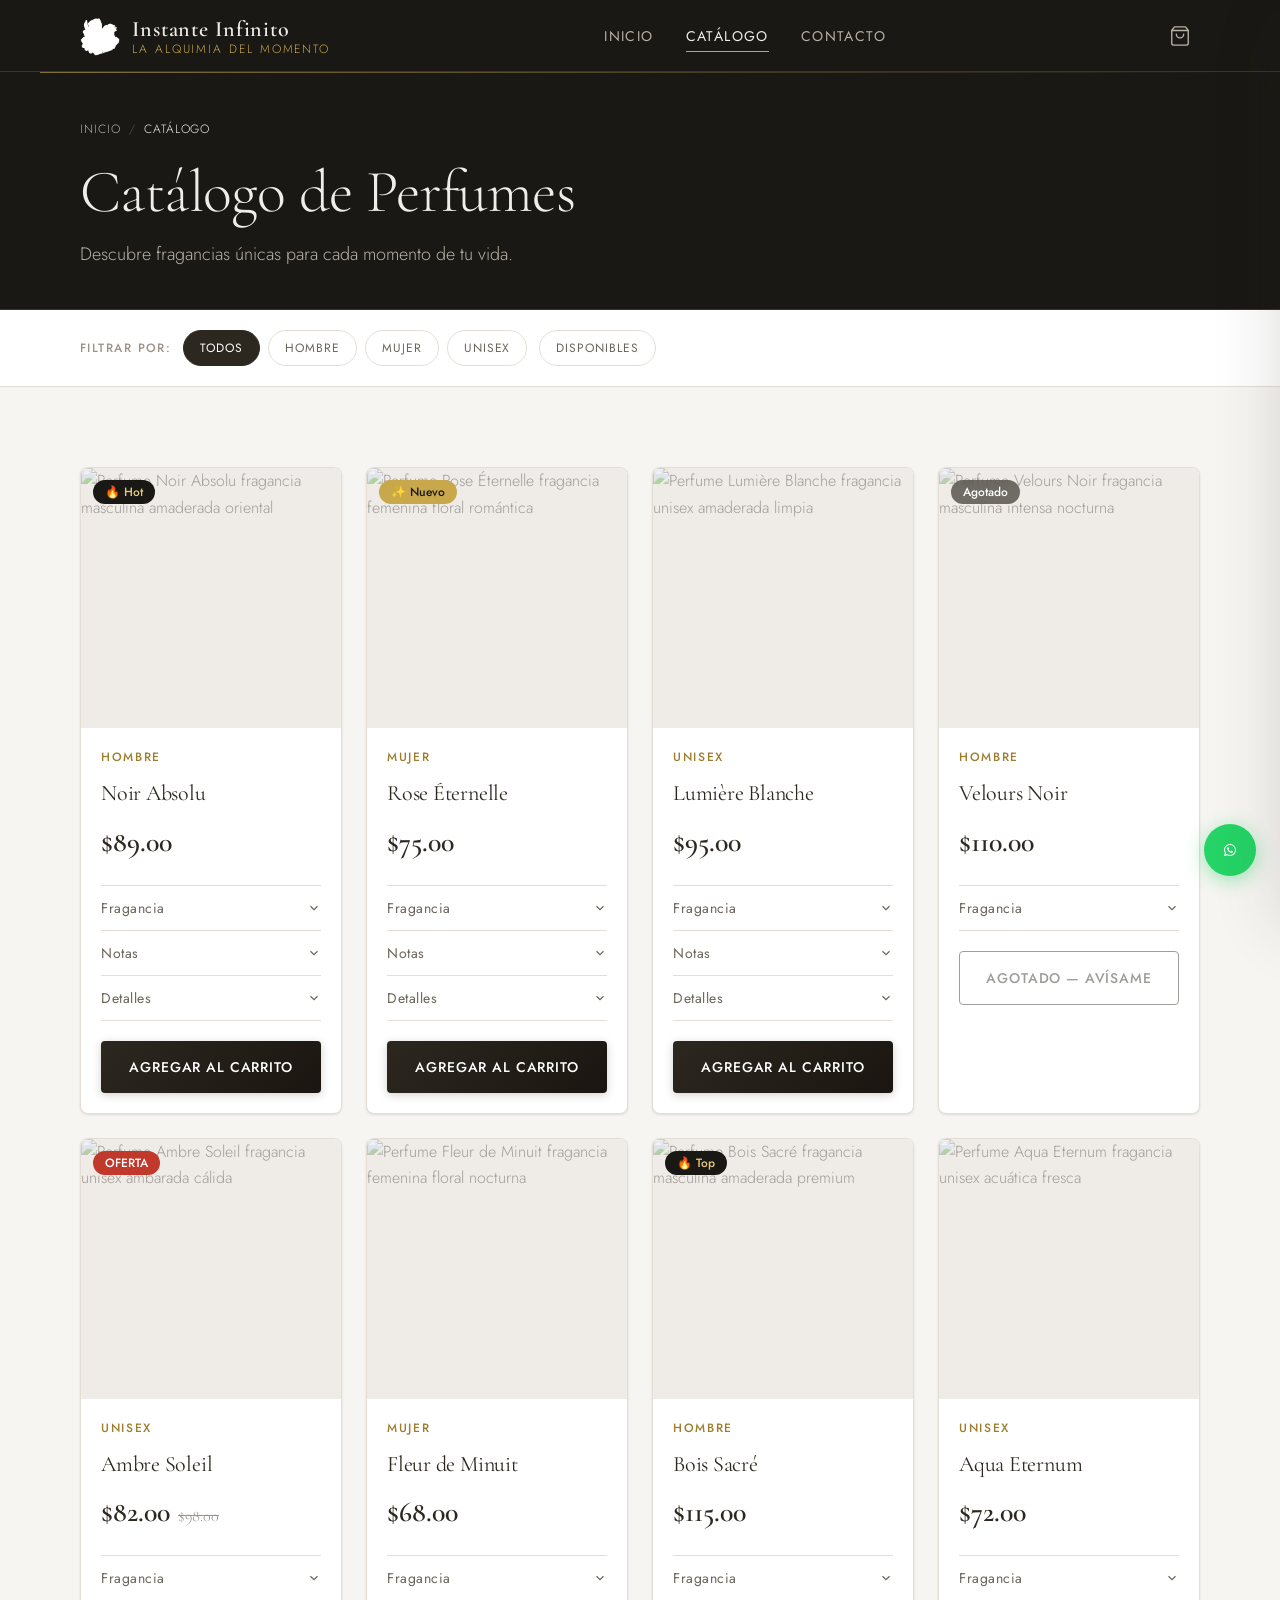
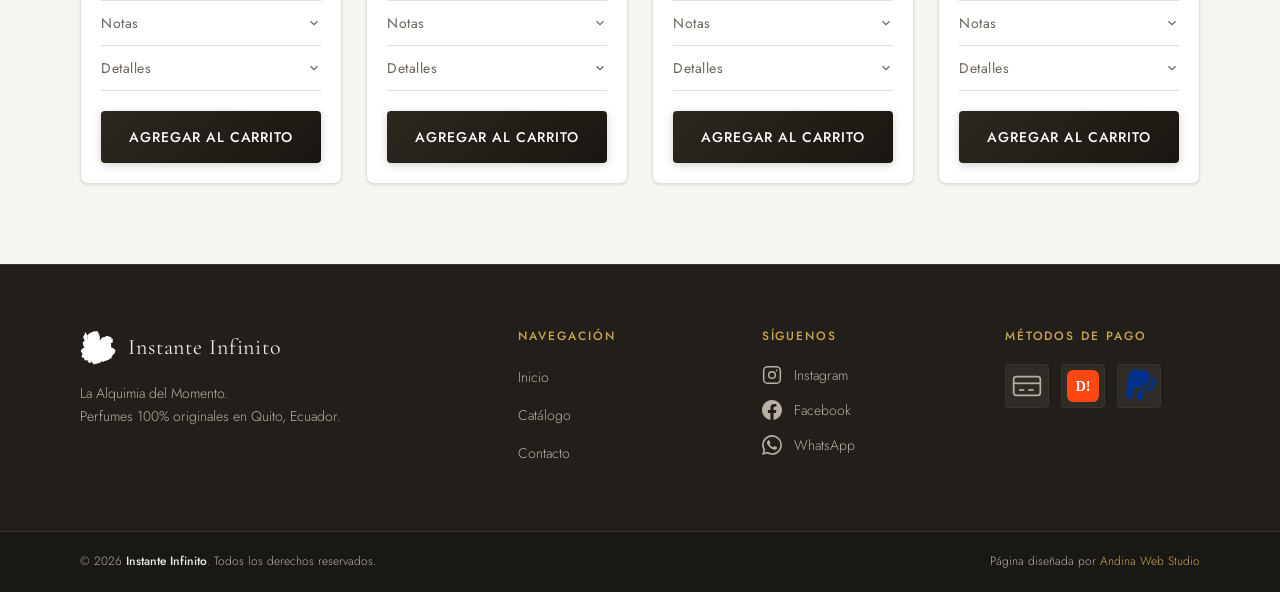
==== commit ec6ad44c: "prototipo v3" ====
--- a/catalogo.html
+++ b/catalogo.html
@@ -1,104 +1,94 @@
 <!DOCTYPE html>
 <html lang="es">
 <head>
+  <!-- ============================================================
+       META BÁSICO
+  ============================================================ -->
   <meta charset="UTF-8" />
   <meta name="viewport" content="width=device-width, initial-scale=1.0" />
+  <meta http-equiv="X-UA-Compatible" content="IE=edge" />
 
   <!-- SEO -->
-  <title>Catálogo de Perfumes | Lumière Parfums Ecuador</title>
-  <meta name="description" content="Explora nuestro catálogo completo de perfumes originales para hombre, mujer y unisex. Filtra por categoría y compra fácilmente por WhatsApp." />
-  <meta name="keywords" content="catálogo perfumes Ecuador, perfumes hombre mujer unisex, comprar perfumes online, perfumes originales Quito" />
-  <meta name="robots" content="index, follow" />
-  <link rel="canonical" href="https://www.lumiereparfums.ec/catalogo.html" />
-
-  <!-- Open Graph -->
+  <title>Catálogo de Perfumes | Instante Infinito – Quito, Ecuador</title>
+  <meta name="description" content="Explora nuestro catálogo completo de perfumes originales para hombre, mujer y unisex. Envíos a todo Ecuador. Paga por transferencia, Deuna o PayPal." />
+  <meta name="author" content="Instante Infinito" />
+  <link rel="canonical" href="https://instanteinfinito.com/catalogo.html" />
+
+  <!-- OPEN GRAPH -->
   <meta property="og:type" content="website" />
-  <meta property="og:title" content="Catálogo de Perfumes | Lumière Parfums Ecuador" />
-  <meta property="og:description" content="Perfumes originales para hombre, mujer y unisex. Filtra y compra fácilmente por WhatsApp." />
-  <meta property="og:image" content="https://www.lumiereparfums.ec/og-image.jpg" />
-  <meta property="og:url" content="https://www.lumiereparfums.ec/catalogo.html" />
-  <meta property="og:site_name" content="Lumière Parfums" />
-
-  <!-- Twitter Card -->
-  <meta name="twitter:card" content="summary_large_image" />
-  <meta name="twitter:title" content="Catálogo de Perfumes | Lumière Parfums Ecuador" />
-  <meta name="twitter:description" content="Perfumes originales para hombre, mujer y unisex. Envíos a todo Ecuador." />
-  <meta name="twitter:image" content="https://www.lumiereparfums.ec/og-image.jpg" />
-
-  <!-- Favicon -->
-  <link rel="icon" type="image/svg+xml" href="favicon.svg" />
-  <link rel="icon" type="image/png" href="favicon.png" />
+  <meta property="og:title" content="Catálogo de Perfumes | Instante Infinito" />
+  <meta property="og:description" content="Perfumes originales para hombre, mujer y unisex. Envíos a todo Ecuador." />
+  <meta property="og:image" content="./og-image.jpg" /><!-- REEMPLAZAR -->
+  <meta property="og:url" content="https://instanteinfinito.com/catalogo.html" />
+
+  <!-- FAVICON -->
+  <link rel="icon" type="image/svg+xml" href="./favicon.svg" />
+  <link rel="icon" type="image/png" href="./favicon.png" />
+
+  <!-- FUENTES -->
+  <link rel="preconnect" href="https://fonts.googleapis.com" />
+  <link rel="preconnect" href="https://fonts.gstatic.com" crossorigin />
+  <link href="https://fonts.googleapis.com/css2?family=Cormorant+Garamond:ital,wght@0,300;0,400;0,600;1,300;1,400&family=Jost:wght@300;400;500&display=swap" rel="stylesheet" />
 
   <!-- CSS -->
-  <link rel="stylesheet" href="styles.css" />
-
-  <!-- JSON-LD: ItemList de productos -->
+  <link rel="stylesheet" href="./styles.css" />
+
+  <!-- JSON-LD ItemList de productos -->
   <script type="application/ld+json">
   {
     "@context": "https://schema.org",
     "@type": "ItemList",
-    "name": "Catálogo de Perfumes Lumière Parfums",
-    "description": "Catálogo completo de perfumes originales disponibles en Ecuador",
+    "name": "Catálogo de Perfumes Instante Infinito",
+    "description": "Perfumes originales para hombre, mujer y unisex en Quito Ecuador",
+    "url": "https://instanteinfinito.com/catalogo.html",
     "numberOfItems": 8,
     "itemListElement": [
       {
-        "@type": "ListItem",
+        "@type": "Product",
         "position": 1,
-        "item": {
-          "@type": "Product",
-          "name": "Oud Noir Intense",
-          "description": "Perfume masculino amaderado oriental con notas de oud, vainilla y ámbar",
-          "offers": {
-            "@type": "Offer",
-            "price": "45.00",
-            "priceCurrency": "USD",
-            "availability": "https://schema.org/InStock"
-          }
+        "name": "Noir Absolu",
+        "description": "Fragancia oriental amaderada masculina",
+        "offers": {
+          "@type": "Offer",
+          "price": "89.00",
+          "priceCurrency": "USD",
+          "availability": "https://schema.org/InStock"
         }
       },
       {
-        "@type": "ListItem",
+        "@type": "Product",
         "position": 2,
-        "item": {
-          "@type": "Product",
-          "name": "Velvet Rose",
-          "description": "Perfume femenino floral gourmand con notas de rosa y peonía",
-          "offers": {
-            "@type": "Offer",
-            "price": "38.00",
-            "priceCurrency": "USD",
-            "availability": "https://schema.org/InStock"
-          }
+        "name": "Rose Éternelle",
+        "description": "Fragancia floral romántica femenina",
+        "offers": {
+          "@type": "Offer",
+          "price": "75.00",
+          "priceCurrency": "USD",
+          "availability": "https://schema.org/InStock"
         }
       },
       {
-        "@type": "ListItem",
+        "@type": "Product",
         "position": 3,
-        "item": {
-          "@type": "Product",
-          "name": "Nuit Mystère",
-          "description": "Perfume unisex amaderado especiado con sándalo, cuero y ámbar gris",
-          "offers": {
-            "@type": "Offer",
-            "price": "52.00",
-            "priceCurrency": "USD",
-            "availability": "https://schema.org/InStock"
-          }
+        "name": "Lumière Blanche",
+        "description": "Fragancia unisex amaderada elegante",
+        "offers": {
+          "@type": "Offer",
+          "price": "95.00",
+          "priceCurrency": "USD",
+          "availability": "https://schema.org/InStock"
         }
       },
       {
-        "@type": "ListItem",
+        "@type": "Product",
         "position": 4,
-        "item": {
-          "@type": "Product",
-          "name": "Aqua Fresca",
-          "description": "Perfume masculino acuático cítrico con notas de limón y cedro",
-          "offers": {
-            "@type": "Offer",
-            "price": "32.00",
-            "priceCurrency": "USD",
-            "availability": "https://schema.org/InStock"
-          }
+        "name": "Velours Noir",
+        "description": "Fragancia masculina intensa para noche",
+        "offers": {
+          "@type": "Offer",
+          "price": "110.00",
+          "priceCurrency": "USD",
+          "availability": "https://schema.org/OutOfStock"
         }
       }
     ]
@@ -108,606 +98,475 @@
 
 <body>
 
-  <!-- ================================
-       SECCIÓN: HEADER / NAVEGACIÓN
-  ================================= -->
+  <!-- ============================================================
+       HEADER (idéntico en todas las páginas)
+  ============================================================ -->
   <header class="site-header" role="banner">
     <div class="container header-inner">
-
-      <a href="index.html" class="logo" aria-label="Lumière Parfums - Inicio">
-        <span class="logo-icon" aria-hidden="true">✦</span>
-        <span class="logo-text">Lumière <em>Parfums</em></span>
+      <a href="./index.html" class="logo" aria-label="Instante Infinito – Inicio">
+        <img src="./logo.png" alt="Instante Infinito logo" class="logo-img" /><!-- REEMPLAZAR -->
+        <span class="logo-text">
+          <span class="logo-name">Instante Infinito</span>
+          <span class="logo-tagline">La Alquimia del Momento</span>
+        </span>
       </a>
-
-      <nav class="main-nav" role="navigation" aria-label="Navegación principal">
+      <div class="logo-gold-line" aria-hidden="true"></div>
+
+      <nav class="main-nav" aria-label="Navegación principal">
         <ul class="nav-list">
-          <li><a href="index.html" class="nav-link">Inicio</a></li>
-          <li><a href="catalogo.html" class="nav-link active" aria-current="page">Catálogo</a></li>
-          <li><a href="contacto.html" class="nav-link">Contacto</a></li>
+          <li><a href="./index.html" class="nav-link">Inicio</a></li>
+          <li><a href="./catalogo.html" class="nav-link active" aria-current="page">Catálogo</a></li>
+          <li><a href="./contacto.html" class="nav-link">Contacto</a></li>
         </ul>
       </nav>
 
       <div class="header-actions">
-        <button class="cart-btn" id="cartToggle" aria-label="Ver carrito de compras" aria-expanded="false">
-          <span class="cart-icon" aria-hidden="true">🛍</span>
+        <button class="cart-btn" id="cartToggle" aria-label="Ver carrito" aria-expanded="false">
+          <svg width="22" height="22" viewBox="0 0 24 24" fill="none" stroke="currentColor" stroke-width="1.5" stroke-linecap="round" stroke-linejoin="round" aria-hidden="true">
+            <path d="M6 2L3 6v14a2 2 0 002 2h14a2 2 0 002-2V6l-3-4z"/>
+            <line x1="3" y1="6" x2="21" y2="6"/>
+            <path d="M16 10a4 4 0 01-8 0"/>
+          </svg>
           <span class="cart-count" id="cartCount" aria-live="polite">0</span>
         </button>
-        <button class="menu-toggle" id="menuToggle" aria-label="Abrir menú" aria-expanded="false" aria-controls="mainNav">
-          <span class="hamburger-bar"></span>
-          <span class="hamburger-bar"></span>
-          <span class="hamburger-bar"></span>
+        <button class="hamburger" id="menuToggle" aria-label="Abrir menú" aria-expanded="false" aria-controls="mobileMenu">
+          <span></span><span></span><span></span>
         </button>
       </div>
-
     </div>
+
+    <nav class="mobile-menu" id="mobileMenu" aria-label="Menú móvil" hidden>
+      <ul class="mobile-nav-list">
+        <li><a href="./index.html" class="mobile-nav-link">Inicio</a></li>
+        <li><a href="./catalogo.html" class="mobile-nav-link">Catálogo</a></li>
+        <li><a href="./contacto.html" class="mobile-nav-link">Contacto</a></li>
+      </ul>
+    </nav>
   </header>
-
-  <!-- ================================
-       SECCIÓN: CARRITO DESPLEGABLE
-  ================================= -->
-  <aside class="cart-drawer" id="cartDrawer" aria-label="Carrito de compras" role="complementary" hidden>
-    <div class="cart-drawer-header">
-      <h2 class="cart-title">Tu selección</h2>
-      <button class="cart-close" id="cartClose" aria-label="Cerrar carrito">✕</button>
-    </div>
-    <div class="cart-items" id="cartItems">
-      <p class="cart-empty">Aún no has agregado perfumes.</p>
-    </div>
-    <div class="cart-footer" id="cartFooter" hidden>
-      <div class="cart-total">
-        <span>Total:</span>
-        <strong id="cartTotal">$0.00</strong>
-      </div>
-      <button class="btn-whatsapp-cart" id="btnWhatsappCart">
-        <span aria-hidden="true">💬</span> Comprar por WhatsApp
-      </button>
+  <!-- FIN: HEADER -->
+
+
+  <!-- ============================================================
+       CARRITO DRAWER
+  ============================================================ -->
+  <aside class="cart-drawer" id="cartDrawer" role="complementary" aria-label="Carrito de compras" aria-hidden="true">
+    <div class="cart-drawer-inner">
+      <div class="cart-drawer-header">
+        <h2 class="cart-drawer-title">Tu selección</h2>
+        <button class="cart-close" id="cartClose" aria-label="Cerrar carrito">
+          <svg width="18" height="18" viewBox="0 0 24 24" fill="none" stroke="currentColor" stroke-width="1.5" aria-hidden="true">
+            <line x1="18" y1="6" x2="6" y2="18"/><line x1="6" y1="6" x2="18" y2="18"/>
+          </svg>
+        </button>
+      </div>
+      <ul class="cart-items" id="cartItems" aria-live="polite">
+        <li class="cart-empty" id="cartEmpty">Tu carrito está vacío</li>
+      </ul>
+      <div class="cart-footer" id="cartFooter" hidden>
+        <p class="cart-total">Total: <strong id="cartTotal">$0.00</strong></p>
+        <button class="btn btn-whatsapp btn-full" id="checkoutBtn">
+          <svg width="20" height="20" viewBox="0 0 24 24" fill="currentColor" aria-hidden="true">
+            <path d="M17.472 14.382c-.297-.149-1.758-.867-2.03-.967-.273-.099-.471-.148-.67.15-.197.297-.767.966-.94 1.164-.173.199-.347.223-.644.075-.297-.15-1.255-.463-2.39-1.475-.883-.788-1.48-1.761-1.653-2.059-.173-.297-.018-.458.13-.606.134-.133.298-.347.446-.52.149-.174.198-.298.298-.497.099-.198.05-.371-.025-.52-.075-.149-.669-1.612-.916-2.207-.242-.579-.487-.5-.669-.51-.173-.008-.371-.01-.57-.01-.198 0-.52.074-.792.372-.272.297-1.04 1.016-1.04 2.479 0 1.462 1.065 2.875 1.213 3.074.149.198 2.096 3.2 5.077 4.487.709.306 1.262.489 1.694.625.712.227 1.36.195 1.871.118.571-.085 1.758-.719 2.006-1.413.248-.694.248-1.289.173-1.413-.074-.124-.272-.198-.57-.347m-5.421 7.403h-.004a9.87 9.87 0 01-5.031-1.378l-.361-.214-3.741.982.998-3.648-.235-.374a9.86 9.86 0 01-1.51-5.26c.001-5.45 4.436-9.884 9.888-9.884 2.64 0 5.122 1.03 6.988 2.898a9.825 9.825 0 012.893 6.994c-.003 5.45-4.437 9.884-9.885 9.884m8.413-18.297A11.815 11.815 0 0012.05 0C5.495 0 .16 5.335.157 11.892c0 2.096.547 4.142 1.588 5.945L.057 24l6.305-1.654a11.882 11.882 0 005.683 1.448h.005c6.554 0 11.89-5.335 11.893-11.893a11.821 11.821 0 00-3.48-8.413Z"/>
+          </svg>
+          Comprar por WhatsApp
+        </button>
+      </div>
     </div>
   </aside>
-  <div class="cart-overlay" id="cartOverlay" hidden></div>
-
-  <!-- ================================
-       SECCIÓN: PAGE HERO (catálogo)
-  ================================= -->
+  <div class="cart-overlay" id="cartOverlay" aria-hidden="true"></div>
+  <!-- FIN: CARRITO -->
+
+
   <main id="main-content">
 
-    <section class="page-hero" aria-labelledby="catalogoTitle">
+    <!-- ============================================================
+         PÁGINA HEADER
+    ============================================================ -->
+    <section class="page-hero" aria-labelledby="pageTitle">
       <div class="container">
-        <p class="hero-eyebrow">Nuestra colección</p>
-        <h1 class="page-hero-title" id="catalogoTitle">Catálogo de perfumes</h1>
-        <p class="page-hero-subtitle">
-          Encuentra tu fragancia ideal. Hombre, mujer y unisex.
-        </p>
+        <nav class="breadcrumb" aria-label="Ruta de navegación">
+          <ol>
+            <li><a href="./index.html">Inicio</a></li>
+            <li aria-current="page">Catálogo</li>
+          </ol>
+        </nav>
+        <h1 class="page-title" id="pageTitle">Catálogo de Perfumes</h1>
+        <p class="page-subtitle">Descubre fragancias únicas para cada momento de tu vida.</p>
       </div>
     </section>
 
-    <!-- ================================
-         SECCIÓN: FILTROS
-    ================================= -->
-    <section class="filters-bar" aria-label="Filtrar productos">
+
+    <!-- ============================================================
+         FILTROS
+    ============================================================ -->
+    <section class="catalog-filters" aria-label="Filtrar productos">
       <div class="container">
-
-        <!-- Filtro por categoría -->
-        <div class="filter-group" role="group" aria-labelledby="filterCatLabel">
-          <span class="filter-label" id="filterCatLabel">Categoría:</span>
-          <div class="filter-pills">
-            <button class="filter-pill active" data-filter="all" aria-pressed="true">Todos</button>
-            <button class="filter-pill" data-filter="hombre" aria-pressed="false">Hombre</button>
-            <button class="filter-pill" data-filter="mujer" aria-pressed="false">Mujer</button>
-            <button class="filter-pill" data-filter="unisex" aria-pressed="false">Unisex</button>
+        <div class="filters-wrap">
+          <span class="filters-label">Filtrar por:</span>
+          <div class="filter-btns" role="group" aria-label="Categorías">
+            <button class="filter-btn active" data-filter="all" aria-pressed="true">Todos</button>
+            <button class="filter-btn" data-filter="Hombre" aria-pressed="false">Hombre</button>
+            <button class="filter-btn" data-filter="Mujer" aria-pressed="false">Mujer</button>
+            <button class="filter-btn" data-filter="Unisex" aria-pressed="false">Unisex</button>
+          </div>
+          <div class="filter-btns" role="group" aria-label="Disponibilidad">
+            <button class="filter-btn" data-filter="available" aria-pressed="false">Disponibles</button>
           </div>
         </div>
-
-        <!-- Filtro por disponibilidad -->
-        <div class="filter-group" role="group" aria-labelledby="filterDispLabel">
-          <span class="filter-label" id="filterDispLabel">Mostrar:</span>
-          <div class="filter-pills">
-            <button class="filter-pill active" data-filter-disp="all" aria-pressed="true">Todos</button>
-            <button class="filter-pill" data-filter-disp="disponible" aria-pressed="false">Disponibles</button>
-            <button class="filter-pill" data-filter-disp="oferta" aria-pressed="false">En oferta</button>
-          </div>
-        </div>
-
-        <!-- Resultado del filtro -->
-        <p class="filter-result" id="filterResult" aria-live="polite" role="status">
-          Mostrando <strong id="filterCount">8</strong> perfumes
+      </div>
+    </section>
+    <!-- FIN: FILTROS -->
+
+
+    <!-- ============================================================
+         CATÁLOGO COMPLETO
+    ============================================================ -->
+    <section class="section catalog-section" aria-labelledby="catalogTitle">
+      <div class="container">
+        <h2 class="sr-only" id="catalogTitle">Todos los perfumes</h2>
+
+        <ul class="products-grid" id="productsGrid" role="list">
+
+          <!-- ── PRODUCTO 1 ── -->
+          <li class="product-card" data-id="1" data-name="Noir Absolu" data-price="89.00" data-category="Hombre" data-available="true">
+            <article>
+              <div class="product-img-wrap">
+                <span class="product-badge badge-hot">🔥 Hot</span>
+                <img src="./prod-noir-absolu.jpg" alt="Perfume Noir Absolu fragancia masculina amaderada oriental" class="product-img" loading="lazy" width="400" height="400" /><!-- REEMPLAZAR -->
+                <button class="zoom-btn" aria-label="Ampliar imagen Noir Absolu">
+                  <svg width="16" height="16" viewBox="0 0 24 24" fill="none" stroke="currentColor" stroke-width="2" aria-hidden="true"><circle cx="11" cy="11" r="8"/><line x1="21" y1="21" x2="16.65" y2="16.65"/><line x1="11" y1="8" x2="11" y2="14"/><line x1="8" y1="11" x2="14" y2="11"/></svg>
+                </button>
+              </div>
+              <div class="product-info">
+                <span class="product-category">Hombre</span>
+                <h3 class="product-name">Noir Absolu</h3>
+                <p class="product-price">$89.00</p>
+                <div class="accordion" role="list">
+                  <div class="accordion-item" role="listitem">
+                    <button class="accordion-trigger" aria-expanded="false" aria-controls="c-p1-fragancia">Fragancia <svg class="accordion-arrow" width="14" height="14" viewBox="0 0 24 24" fill="none" stroke="currentColor" stroke-width="2" aria-hidden="true"><polyline points="6 9 12 15 18 9"/></svg></button>
+                    <div class="accordion-panel" id="c-p1-fragancia" hidden><p>Oriental amaderada con profundidad y misterio. Ideal para la noche.</p></div>
+                  </div>
+                  <div class="accordion-item" role="listitem">
+                    <button class="accordion-trigger" aria-expanded="false" aria-controls="c-p1-notas">Notas <svg class="accordion-arrow" width="14" height="14" viewBox="0 0 24 24" fill="none" stroke="currentColor" stroke-width="2" aria-hidden="true"><polyline points="6 9 12 15 18 9"/></svg></button>
+                    <div class="accordion-panel" id="c-p1-notas" hidden>
+                      <ul class="notes-list"><li><strong>Salida:</strong> Bergamota, Pimienta negra</li><li><strong>Corazón:</strong> Oud, Rosa turca</li><li><strong>Fondo:</strong> Ámbar, Sándalo, Almizcle</li></ul>
+                    </div>
+                  </div>
+                  <div class="accordion-item" role="listitem">
+                    <button class="accordion-trigger" aria-expanded="false" aria-controls="c-p1-datos">Detalles <svg class="accordion-arrow" width="14" height="14" viewBox="0 0 24 24" fill="none" stroke="currentColor" stroke-width="2" aria-hidden="true"><polyline points="6 9 12 15 18 9"/></svg></button>
+                    <div class="accordion-panel" id="c-p1-datos" hidden><ul class="details-list"><li>100 ml · EDP</li><li>Duración: 8–10 horas</li><li>Tipo: Noche 🌙</li></ul></div>
+                  </div>
+                </div>
+                <button class="btn btn-primary btn-full add-to-cart" data-id="1" data-name="Noir Absolu" data-price="89.00">Agregar al carrito</button>
+              </div>
+            </article>
+          </li>
+
+          <!-- ── PRODUCTO 2 ── -->
+          <li class="product-card" data-id="2" data-name="Rose Éternelle" data-price="75.00" data-category="Mujer" data-available="true">
+            <article>
+              <div class="product-img-wrap">
+                <span class="product-badge badge-new">✨ Nuevo</span>
+                <img src="./prod-rose-eternelle.jpg" alt="Perfume Rose Éternelle fragancia femenina floral romántica" class="product-img" loading="lazy" width="400" height="400" /><!-- REEMPLAZAR -->
+                <button class="zoom-btn" aria-label="Ampliar imagen Rose Éternelle">
+                  <svg width="16" height="16" viewBox="0 0 24 24" fill="none" stroke="currentColor" stroke-width="2" aria-hidden="true"><circle cx="11" cy="11" r="8"/><line x1="21" y1="21" x2="16.65" y2="16.65"/><line x1="11" y1="8" x2="11" y2="14"/><line x1="8" y1="11" x2="14" y2="11"/></svg>
+                </button>
+              </div>
+              <div class="product-info">
+                <span class="product-category">Mujer</span>
+                <h3 class="product-name">Rose Éternelle</h3>
+                <p class="product-price">$75.00</p>
+                <div class="accordion" role="list">
+                  <div class="accordion-item" role="listitem">
+                    <button class="accordion-trigger" aria-expanded="false" aria-controls="c-p2-fragancia">Fragancia <svg class="accordion-arrow" width="14" height="14" viewBox="0 0 24 24" fill="none" stroke="currentColor" stroke-width="2" aria-hidden="true"><polyline points="6 9 12 15 18 9"/></svg></button>
+                    <div class="accordion-panel" id="c-p2-fragancia" hidden><p>Floral romántica con un toque de frescura. Elegante para el día.</p></div>
+                  </div>
+                  <div class="accordion-item" role="listitem">
+                    <button class="accordion-trigger" aria-expanded="false" aria-controls="c-p2-notas">Notas <svg class="accordion-arrow" width="14" height="14" viewBox="0 0 24 24" fill="none" stroke="currentColor" stroke-width="2" aria-hidden="true"><polyline points="6 9 12 15 18 9"/></svg></button>
+                    <div class="accordion-panel" id="c-p2-notas" hidden>
+                      <ul class="notes-list"><li><strong>Salida:</strong> Pera, Limón</li><li><strong>Corazón:</strong> Rosa de Damasco, Jazmín</li><li><strong>Fondo:</strong> Pachulí, Vainilla</li></ul>
+                    </div>
+                  </div>
+                  <div class="accordion-item" role="listitem">
+                    <button class="accordion-trigger" aria-expanded="false" aria-controls="c-p2-datos">Detalles <svg class="accordion-arrow" width="14" height="14" viewBox="0 0 24 24" fill="none" stroke="currentColor" stroke-width="2" aria-hidden="true"><polyline points="6 9 12 15 18 9"/></svg></button>
+                    <div class="accordion-panel" id="c-p2-datos" hidden><ul class="details-list"><li>75 ml · EDP</li><li>Duración: 6–8 horas</li><li>Tipo: Día 💼</li></ul></div>
+                  </div>
+                </div>
+                <button class="btn btn-primary btn-full add-to-cart" data-id="2" data-name="Rose Éternelle" data-price="75.00">Agregar al carrito</button>
+              </div>
+            </article>
+          </li>
+
+          <!-- ── PRODUCTO 3 ── -->
+          <li class="product-card" data-id="3" data-name="Lumière Blanche" data-price="95.00" data-category="Unisex" data-available="true">
+            <article>
+              <div class="product-img-wrap">
+                <img src="./prod-lumiere-blanche.jpg" alt="Perfume Lumière Blanche fragancia unisex amaderada limpia" class="product-img" loading="lazy" width="400" height="400" /><!-- REEMPLAZAR -->
+                <button class="zoom-btn" aria-label="Ampliar imagen Lumière Blanche">
+                  <svg width="16" height="16" viewBox="0 0 24 24" fill="none" stroke="currentColor" stroke-width="2" aria-hidden="true"><circle cx="11" cy="11" r="8"/><line x1="21" y1="21" x2="16.65" y2="16.65"/><line x1="11" y1="8" x2="11" y2="14"/><line x1="8" y1="11" x2="14" y2="11"/></svg>
+                </button>
+              </div>
+              <div class="product-info">
+                <span class="product-category">Unisex</span>
+                <h3 class="product-name">Lumière Blanche</h3>
+                <p class="product-price">$95.00</p>
+                <div class="accordion" role="list">
+                  <div class="accordion-item" role="listitem">
+                    <button class="accordion-trigger" aria-expanded="false" aria-controls="c-p3-fragancia">Fragancia <svg class="accordion-arrow" width="14" height="14" viewBox="0 0 24 24" fill="none" stroke="currentColor" stroke-width="2" aria-hidden="true"><polyline points="6 9 12 15 18 9"/></svg></button>
+                    <div class="accordion-panel" id="c-p3-fragancia" hidden><p>Limpia y sofisticada. Una fragancia que trasciende géneros con elegancia.</p></div>
+                  </div>
+                  <div class="accordion-item" role="listitem">
+                    <button class="accordion-trigger" aria-expanded="false" aria-controls="c-p3-notas">Notas <svg class="accordion-arrow" width="14" height="14" viewBox="0 0 24 24" fill="none" stroke="currentColor" stroke-width="2" aria-hidden="true"><polyline points="6 9 12 15 18 9"/></svg></button>
+                    <div class="accordion-panel" id="c-p3-notas" hidden>
+                      <ul class="notes-list"><li><strong>Salida:</strong> Aldeído, Neroli</li><li><strong>Corazón:</strong> Iris, Cedro</li><li><strong>Fondo:</strong> Musgo blanco, Vetiver</li></ul>
+                    </div>
+                  </div>
+                  <div class="accordion-item" role="listitem">
+                    <button class="accordion-trigger" aria-expanded="false" aria-controls="c-p3-datos">Detalles <svg class="accordion-arrow" width="14" height="14" viewBox="0 0 24 24" fill="none" stroke="currentColor" stroke-width="2" aria-hidden="true"><polyline points="6 9 12 15 18 9"/></svg></button>
+                    <div class="accordion-panel" id="c-p3-datos" hidden><ul class="details-list"><li>100 ml · EDP</li><li>Duración: 7–9 horas</li><li>Tipo: Elegante 💼🌙</li></ul></div>
+                  </div>
+                </div>
+                <button class="btn btn-primary btn-full add-to-cart" data-id="3" data-name="Lumière Blanche" data-price="95.00">Agregar al carrito</button>
+              </div>
+            </article>
+          </li>
+
+          <!-- ── PRODUCTO 4 · AGOTADO ── -->
+          <li class="product-card product-card--sold-out" data-id="4" data-name="Velours Noir" data-price="110.00" data-category="Hombre" data-available="false">
+            <article>
+              <div class="product-img-wrap">
+                <span class="product-badge badge-sold-out">Agotado</span>
+                <img src="./prod-velours-noir.jpg" alt="Perfume Velours Noir fragancia masculina intensa nocturna" class="product-img" loading="lazy" width="400" height="400" /><!-- REEMPLAZAR -->
+              </div>
+              <div class="product-info">
+                <span class="product-category">Hombre</span>
+                <h3 class="product-name">Velours Noir</h3>
+                <p class="product-price">$110.00</p>
+                <div class="accordion" role="list">
+                  <div class="accordion-item" role="listitem">
+                    <button class="accordion-trigger" aria-expanded="false" aria-controls="c-p4-fragancia">Fragancia <svg class="accordion-arrow" width="14" height="14" viewBox="0 0 24 24" fill="none" stroke="currentColor" stroke-width="2" aria-hidden="true"><polyline points="6 9 12 15 18 9"/></svg></button>
+                    <div class="accordion-panel" id="c-p4-fragancia" hidden><p>Intensa y aterciopelada. Presencia magnética para ocasiones especiales.</p></div>
+                  </div>
+                </div>
+                <button class="btn btn-ghost btn-full" disabled aria-disabled="true">Agotado — Avísame</button>
+              </div>
+            </article>
+          </li>
+
+          <!-- ── PRODUCTO 5 ── -->
+          <li class="product-card" data-id="5" data-name="Ambre Soleil" data-price="82.00" data-category="Unisex" data-available="true">
+            <article>
+              <div class="product-img-wrap">
+                <span class="product-badge badge-offer">OFERTA</span>
+                <img src="./prod-ambre-soleil.jpg" alt="Perfume Ambre Soleil fragancia unisex ambarada cálida" class="product-img" loading="lazy" width="400" height="400" /><!-- REEMPLAZAR -->
+                <button class="zoom-btn" aria-label="Ampliar imagen Ambre Soleil">
+                  <svg width="16" height="16" viewBox="0 0 24 24" fill="none" stroke="currentColor" stroke-width="2" aria-hidden="true"><circle cx="11" cy="11" r="8"/><line x1="21" y1="21" x2="16.65" y2="16.65"/><line x1="11" y1="8" x2="11" y2="14"/><line x1="8" y1="11" x2="14" y2="11"/></svg>
+                </button>
+              </div>
+              <div class="product-info">
+                <span class="product-category">Unisex</span>
+                <h3 class="product-name">Ambre Soleil</h3>
+                <p class="product-price">$82.00 <s class="product-price-old">$98.00</s></p>
+                <div class="accordion" role="list">
+                  <div class="accordion-item" role="listitem">
+                    <button class="accordion-trigger" aria-expanded="false" aria-controls="c-p5-fragancia">Fragancia <svg class="accordion-arrow" width="14" height="14" viewBox="0 0 24 24" fill="none" stroke="currentColor" stroke-width="2" aria-hidden="true"><polyline points="6 9 12 15 18 9"/></svg></button>
+                    <div class="accordion-panel" id="c-p5-fragancia" hidden><p>Cálida y envolvente. Perfecta para el otoño y los días fríos de Quito.</p></div>
+                  </div>
+                  <div class="accordion-item" role="listitem">
+                    <button class="accordion-trigger" aria-expanded="false" aria-controls="c-p5-notas">Notas <svg class="accordion-arrow" width="14" height="14" viewBox="0 0 24 24" fill="none" stroke="currentColor" stroke-width="2" aria-hidden="true"><polyline points="6 9 12 15 18 9"/></svg></button>
+                    <div class="accordion-panel" id="c-p5-notas" hidden>
+                      <ul class="notes-list"><li><strong>Salida:</strong> Mandarina, Cardamomo</li><li><strong>Corazón:</strong> Ámbar gris, Heliotropo</li><li><strong>Fondo:</strong> Benjuí, Vainilla, Madera de cedro</li></ul>
+                    </div>
+                  </div>
+                  <div class="accordion-item" role="listitem">
+                    <button class="accordion-trigger" aria-expanded="false" aria-controls="c-p5-datos">Detalles <svg class="accordion-arrow" width="14" height="14" viewBox="0 0 24 24" fill="none" stroke="currentColor" stroke-width="2" aria-hidden="true"><polyline points="6 9 12 15 18 9"/></svg></button>
+                    <div class="accordion-panel" id="c-p5-datos" hidden><ul class="details-list"><li>100 ml · EDT</li><li>Duración: 5–7 horas</li><li>Tipo: Día y noche ☀️🌙</li></ul></div>
+                  </div>
+                </div>
+                <button class="btn btn-primary btn-full add-to-cart" data-id="5" data-name="Ambre Soleil" data-price="82.00">Agregar al carrito</button>
+              </div>
+            </article>
+          </li>
+
+          <!-- ── PRODUCTO 6 ── -->
+          <li class="product-card" data-id="6" data-name="Fleur de Minuit" data-price="68.00" data-category="Mujer" data-available="true">
+            <article>
+              <div class="product-img-wrap">
+                <img src="./prod-fleur-minuit.jpg" alt="Perfume Fleur de Minuit fragancia femenina floral nocturna" class="product-img" loading="lazy" width="400" height="400" /><!-- REEMPLAZAR -->
+                <button class="zoom-btn" aria-label="Ampliar imagen Fleur de Minuit">
+                  <svg width="16" height="16" viewBox="0 0 24 24" fill="none" stroke="currentColor" stroke-width="2" aria-hidden="true"><circle cx="11" cy="11" r="8"/><line x1="21" y1="21" x2="16.65" y2="16.65"/><line x1="11" y1="8" x2="11" y2="14"/><line x1="8" y1="11" x2="14" y2="11"/></svg>
+                </button>
+              </div>
+              <div class="product-info">
+                <span class="product-category">Mujer</span>
+                <h3 class="product-name">Fleur de Minuit</h3>
+                <p class="product-price">$68.00</p>
+                <div class="accordion" role="list">
+                  <div class="accordion-item" role="listitem">
+                    <button class="accordion-trigger" aria-expanded="false" aria-controls="c-p6-fragancia">Fragancia <svg class="accordion-arrow" width="14" height="14" viewBox="0 0 24 24" fill="none" stroke="currentColor" stroke-width="2" aria-hidden="true"><polyline points="6 9 12 15 18 9"/></svg></button>
+                    <div class="accordion-panel" id="c-p6-fragancia" hidden><p>Floral nocturna con toques ahumados. Seductora y misteriosa.</p></div>
+                  </div>
+                  <div class="accordion-item" role="listitem">
+                    <button class="accordion-trigger" aria-expanded="false" aria-controls="c-p6-notas">Notas <svg class="accordion-arrow" width="14" height="14" viewBox="0 0 24 24" fill="none" stroke="currentColor" stroke-width="2" aria-hidden="true"><polyline points="6 9 12 15 18 9"/></svg></button>
+                    <div class="accordion-panel" id="c-p6-notas" hidden>
+                      <ul class="notes-list"><li><strong>Salida:</strong> Bergamota, Grosella negra</li><li><strong>Corazón:</strong> Tuberosa, Nardo</li><li><strong>Fondo:</strong> Almizcle, Cedro ahumado</li></ul>
+                    </div>
+                  </div>
+                  <div class="accordion-item" role="listitem">
+                    <button class="accordion-trigger" aria-expanded="false" aria-controls="c-p6-datos">Detalles <svg class="accordion-arrow" width="14" height="14" viewBox="0 0 24 24" fill="none" stroke="currentColor" stroke-width="2" aria-hidden="true"><polyline points="6 9 12 15 18 9"/></svg></button>
+                    <div class="accordion-panel" id="c-p6-datos" hidden><ul class="details-list"><li>50 ml · EDP</li><li>Duración: 7–9 horas</li><li>Tipo: Noche 🌙</li></ul></div>
+                  </div>
+                </div>
+                <button class="btn btn-primary btn-full add-to-cart" data-id="6" data-name="Fleur de Minuit" data-price="68.00">Agregar al carrito</button>
+              </div>
+            </article>
+          </li>
+
+          <!-- ── PRODUCTO 7 ── -->
+          <li class="product-card" data-id="7" data-name="Bois Sacré" data-price="115.00" data-category="Hombre" data-available="true">
+            <article>
+              <div class="product-img-wrap">
+                <span class="product-badge badge-hot">🔥 Top</span>
+                <img src="./prod-bois-sacre.jpg" alt="Perfume Bois Sacré fragancia masculina amaderada premium" class="product-img" loading="lazy" width="400" height="400" /><!-- REEMPLAZAR -->
+                <button class="zoom-btn" aria-label="Ampliar imagen Bois Sacré">
+                  <svg width="16" height="16" viewBox="0 0 24 24" fill="none" stroke="currentColor" stroke-width="2" aria-hidden="true"><circle cx="11" cy="11" r="8"/><line x1="21" y1="21" x2="16.65" y2="16.65"/><line x1="11" y1="8" x2="11" y2="14"/><line x1="8" y1="11" x2="14" y2="11"/></svg>
+                </button>
+              </div>
+              <div class="product-info">
+                <span class="product-category">Hombre</span>
+                <h3 class="product-name">Bois Sacré</h3>
+                <p class="product-price">$115.00</p>
+                <div class="accordion" role="list">
+                  <div class="accordion-item" role="listitem">
+                    <button class="accordion-trigger" aria-expanded="false" aria-controls="c-p7-fragancia">Fragancia <svg class="accordion-arrow" width="14" height="14" viewBox="0 0 24 24" fill="none" stroke="currentColor" stroke-width="2" aria-hidden="true"><polyline points="6 9 12 15 18 9"/></svg></button>
+                    <div class="accordion-panel" id="c-p7-fragancia" hidden><p>Amaderada sagrada con incienso. Imponente y distinguida para el ejecutivo moderno.</p></div>
+                  </div>
+                  <div class="accordion-item" role="listitem">
+                    <button class="accordion-trigger" aria-expanded="false" aria-controls="c-p7-notas">Notas <svg class="accordion-arrow" width="14" height="14" viewBox="0 0 24 24" fill="none" stroke="currentColor" stroke-width="2" aria-hidden="true"><polyline points="6 9 12 15 18 9"/></svg></button>
+                    <div class="accordion-panel" id="c-p7-notas" hidden>
+                      <ul class="notes-list"><li><strong>Salida:</strong> Incienso, Pimienta rosa</li><li><strong>Corazón:</strong> Sándalo de Mysore, Oud</li><li><strong>Fondo:</strong> Ámbar, Cuero, Musgo de roble</li></ul>
+                    </div>
+                  </div>
+                  <div class="accordion-item" role="listitem">
+                    <button class="accordion-trigger" aria-expanded="false" aria-controls="c-p7-datos">Detalles <svg class="accordion-arrow" width="14" height="14" viewBox="0 0 24 24" fill="none" stroke="currentColor" stroke-width="2" aria-hidden="true"><polyline points="6 9 12 15 18 9"/></svg></button>
+                    <div class="accordion-panel" id="c-p7-datos" hidden><ul class="details-list"><li>100 ml · EDP</li><li>Duración: 10–12 horas</li><li>Tipo: Elegante 💼</li></ul></div>
+                  </div>
+                </div>
+                <button class="btn btn-primary btn-full add-to-cart" data-id="7" data-name="Bois Sacré" data-price="115.00">Agregar al carrito</button>
+              </div>
+            </article>
+          </li>
+
+          <!-- ── PRODUCTO 8 ── -->
+          <li class="product-card" data-id="8" data-name="Aqua Eternum" data-price="72.00" data-category="Unisex" data-available="true">
+            <article>
+              <div class="product-img-wrap">
+                <img src="./prod-aqua-eternum.jpg" alt="Perfume Aqua Eternum fragancia unisex acuática fresca" class="product-img" loading="lazy" width="400" height="400" /><!-- REEMPLAZAR -->
+                <button class="zoom-btn" aria-label="Ampliar imagen Aqua Eternum">
+                  <svg width="16" height="16" viewBox="0 0 24 24" fill="none" stroke="currentColor" stroke-width="2" aria-hidden="true"><circle cx="11" cy="11" r="8"/><line x1="21" y1="21" x2="16.65" y2="16.65"/><line x1="11" y1="8" x2="11" y2="14"/><line x1="8" y1="11" x2="14" y2="11"/></svg>
+                </button>
+              </div>
+              <div class="product-info">
+                <span class="product-category">Unisex</span>
+                <h3 class="product-name">Aqua Eternum</h3>
+                <p class="product-price">$72.00</p>
+                <div class="accordion" role="list">
+                  <div class="accordion-item" role="listitem">
+                    <button class="accordion-trigger" aria-expanded="false" aria-controls="c-p8-fragancia">Fragancia <svg class="accordion-arrow" width="14" height="14" viewBox="0 0 24 24" fill="none" stroke="currentColor" stroke-width="2" aria-hidden="true"><polyline points="6 9 12 15 18 9"/></svg></button>
+                    <div class="accordion-panel" id="c-p8-fragancia" hidden><p>Acuática y fresca. Perfecta para el uso diario en cualquier estación.</p></div>
+                  </div>
+                  <div class="accordion-item" role="listitem">
+                    <button class="accordion-trigger" aria-expanded="false" aria-controls="c-p8-notas">Notas <svg class="accordion-arrow" width="14" height="14" viewBox="0 0 24 24" fill="none" stroke="currentColor" stroke-width="2" aria-hidden="true"><polyline points="6 9 12 15 18 9"/></svg></button>
+                    <div class="accordion-panel" id="c-p8-notas" hidden>
+                      <ul class="notes-list"><li><strong>Salida:</strong> Lima, Eucalipto marino</li><li><strong>Corazón:</strong> Nenúfar, Jazmín acuático</li><li><strong>Fondo:</strong> Cedro, Almizcle blanco</li></ul>
+                    </div>
+                  </div>
+                  <div class="accordion-item" role="listitem">
+                    <button class="accordion-trigger" aria-expanded="false" aria-controls="c-p8-datos">Detalles <svg class="accordion-arrow" width="14" height="14" viewBox="0 0 24 24" fill="none" stroke="currentColor" stroke-width="2" aria-hidden="true"><polyline points="6 9 12 15 18 9"/></svg></button>
+                    <div class="accordion-panel" id="c-p8-datos" hidden><ul class="details-list"><li>100 ml · EDT</li><li>Duración: 5–7 horas</li><li>Tipo: Día ☀️</li></ul></div>
+                  </div>
+                </div>
+                <button class="btn btn-primary btn-full add-to-cart" data-id="8" data-name="Aqua Eternum" data-price="72.00">Agregar al carrito</button>
+              </div>
+            </article>
+          </li>
+
+        </ul><!-- /.products-grid -->
+
+        <!-- Sin resultados -->
+        <p class="no-results" id="noResults" hidden aria-live="polite">
+          No se encontraron perfumes en esta categoría. <a href="#" data-filter="all">Ver todos</a>
         </p>
 
-      </div>
+      </div><!-- /.container -->
     </section>
-
-    <!-- ================================
-         SECCIÓN: GRILLA DE PRODUCTOS
-    ================================= -->
-    <section class="section catalog-section" aria-labelledby="catalogGridTitle">
-      <div class="container">
-        <h2 class="sr-only" id="catalogGridTitle">Listado de perfumes</h2>
-
-        <div class="products-grid" id="catalogGrid" role="list">
-
-          <!-- ── Producto C1 ── -->
-          <article
-            class="product-card"
-            role="listitem"
-            data-id="c1"
-            data-name="Oud Noir Intense"
-            data-price="45.00"
-            data-category="hombre"
-            data-status="disponible"
-          >
-            <div class="product-image-wrap">
-              <img
-                src="https://images.unsplash.com/photo-1592945403244-b3fbafd7f539?w=400&h=400&fit=crop"
-                alt="Oud Noir Intense - Perfume masculino amaderado oriental"
-                class="product-img"
-                loading="lazy"
-                width="400"
-                height="400"
-              />
-              <span class="product-badge badge-hot">🔥 Top ventas</span>
-            </div>
-            <div class="product-info">
-              <span class="product-category">Hombre</span>
-              <h3 class="product-name">Oud Noir Intense</h3>
-              <p class="product-price"><strong>$45.00</strong></p>
-              <div class="accordion">
-                <button class="accordion-btn" aria-expanded="false" aria-controls="dc1">
-                  Ver detalles <span class="accordion-arrow" aria-hidden="true">›</span>
-                </button>
-                <div class="accordion-content" id="dc1" hidden>
-                  <dl class="product-details">
-                    <div class="detail-row"><dt>Fragancia</dt><dd>Amaderado oriental</dd></div>
-                    <div class="detail-row"><dt>Notas de salida</dt><dd>Bergamota, cardamomo</dd></div>
-                    <div class="detail-row"><dt>Notas de corazón</dt><dd>Rosa, jazmín</dd></div>
-                    <div class="detail-row"><dt>Notas de fondo</dt><dd>Oud, vainilla, ámbar</dd></div>
-                    <div class="detail-row"><dt>Duración</dt><dd>8–12 horas</dd></div>
-                    <div class="detail-row"><dt>Contenido</dt><dd>100 ml</dd></div>
-                    <div class="detail-row"><dt>Ocasión</dt><dd>💼 Noche · Elegante</dd></div>
-                  </dl>
-                </div>
-              </div>
-              <button class="btn btn-add-cart" data-id="c1" data-name="Oud Noir Intense" data-price="45.00">
-                + Agregar al carrito
-              </button>
-            </div>
-          </article>
-
-          <!-- ── Producto C2 ── -->
-          <article
-            class="product-card"
-            role="listitem"
-            data-id="c2"
-            data-name="Velvet Rose"
-            data-price="38.00"
-            data-category="mujer"
-            data-status="disponible"
-          >
-            <div class="product-image-wrap">
-              <img
-                src="https://images.unsplash.com/photo-1541643600914-78b084683702?w=400&h=400&fit=crop"
-                alt="Velvet Rose - Perfume femenino floral gourmand"
-                class="product-img"
-                loading="lazy"
-                width="400"
-                height="400"
-              />
-              <span class="product-badge badge-new">✨ Nuevo</span>
-            </div>
-            <div class="product-info">
-              <span class="product-category">Mujer</span>
-              <h3 class="product-name">Velvet Rose</h3>
-              <p class="product-price"><strong>$38.00</strong></p>
-              <div class="accordion">
-                <button class="accordion-btn" aria-expanded="false" aria-controls="dc2">
-                  Ver detalles <span class="accordion-arrow" aria-hidden="true">›</span>
-                </button>
-                <div class="accordion-content" id="dc2" hidden>
-                  <dl class="product-details">
-                    <div class="detail-row"><dt>Fragancia</dt><dd>Floral gourmand</dd></div>
-                    <div class="detail-row"><dt>Notas de salida</dt><dd>Pera, lichi</dd></div>
-                    <div class="detail-row"><dt>Notas de corazón</dt><dd>Rosa de Turquía, peonía</dd></div>
-                    <div class="detail-row"><dt>Notas de fondo</dt><dd>Almizcle, cedro blanco</dd></div>
-                    <div class="detail-row"><dt>Duración</dt><dd>6–10 horas</dd></div>
-                    <div class="detail-row"><dt>Contenido</dt><dd>80 ml</dd></div>
-                    <div class="detail-row"><dt>Ocasión</dt><dd>🌸 Día · Romántico</dd></div>
-                  </dl>
-                </div>
-              </div>
-              <button class="btn btn-add-cart" data-id="c2" data-name="Velvet Rose" data-price="38.00">
-                + Agregar al carrito
-              </button>
-            </div>
-          </article>
-
-          <!-- ── Producto C3 ── -->
-          <article
-            class="product-card"
-            role="listitem"
-            data-id="c3"
-            data-name="Nuit Mystère"
-            data-price="52.00"
-            data-category="unisex"
-            data-status="disponible"
-          >
-            <div class="product-image-wrap">
-              <img
-                src="https://images.unsplash.com/photo-1563170351-be82bc888aa4?w=400&h=400&fit=crop"
-                alt="Nuit Mystère - Perfume unisex amaderado especiado"
-                class="product-img"
-                loading="lazy"
-                width="400"
-                height="400"
-              />
-              <span class="product-badge badge-hot">🌙 Noche</span>
-            </div>
-            <div class="product-info">
-              <span class="product-category">Unisex</span>
-              <h3 class="product-name">Nuit Mystère</h3>
-              <p class="product-price"><strong>$52.00</strong></p>
-              <div class="accordion">
-                <button class="accordion-btn" aria-expanded="false" aria-controls="dc3">
-                  Ver detalles <span class="accordion-arrow" aria-hidden="true">›</span>
-                </button>
-                <div class="accordion-content" id="dc3" hidden>
-                  <dl class="product-details">
-                    <div class="detail-row"><dt>Fragancia</dt><dd>Amaderado especiado</dd></div>
-                    <div class="detail-row"><dt>Notas de salida</dt><dd>Pomelo, pimienta negra</dd></div>
-                    <div class="detail-row"><dt>Notas de corazón</dt><dd>Iris, incienso</dd></div>
-                    <div class="detail-row"><dt>Notas de fondo</dt><dd>Sándalo, cuero, ámbar gris</dd></div>
-                    <div class="detail-row"><dt>Duración</dt><dd>10–14 horas</dd></div>
-                    <div class="detail-row"><dt>Contenido</dt><dd>100 ml</dd></div>
-                    <div class="detail-row"><dt>Ocasión</dt><dd>🌙 Noche · Misterioso</dd></div>
-                  </dl>
-                </div>
-              </div>
-              <button class="btn btn-add-cart" data-id="c3" data-name="Nuit Mystère" data-price="52.00">
-                + Agregar al carrito
-              </button>
-            </div>
-          </article>
-
-          <!-- ── Producto C4 (OFERTA) ── -->
-          <article
-            class="product-card"
-            role="listitem"
-            data-id="c4"
-            data-name="Aqua Fresca"
-            data-price="32.00"
-            data-category="hombre"
-            data-status="oferta"
-          >
-            <div class="product-image-wrap">
-              <img
-                src="https://images.unsplash.com/photo-1587017539504-67cfbddac569?w=400&h=400&fit=crop"
-                alt="Aqua Fresca - Perfume masculino acuático cítrico"
-                class="product-img"
-                loading="lazy"
-                width="400"
-                height="400"
-              />
-              <span class="product-badge badge-offer">💸 Oferta</span>
-            </div>
-            <div class="product-info">
-              <span class="product-category">Hombre</span>
-              <h3 class="product-name">Aqua Fresca</h3>
-              <p class="product-price">
-                <s class="price-old">$40.00</s>
-                <strong class="price-sale">$32.00</strong>
-              </p>
-              <div class="accordion">
-                <button class="accordion-btn" aria-expanded="false" aria-controls="dc4">
-                  Ver detalles <span class="accordion-arrow" aria-hidden="true">›</span>
-                </button>
-                <div class="accordion-content" id="dc4" hidden>
-                  <dl class="product-details">
-                    <div class="detail-row"><dt>Fragancia</dt><dd>Acuático cítrico</dd></div>
-                    <div class="detail-row"><dt>Notas de salida</dt><dd>Limón, menta marina</dd></div>
-                    <div class="detail-row"><dt>Notas de corazón</dt><dd>Agua de mar, geranio</dd></div>
-                    <div class="detail-row"><dt>Notas de fondo</dt><dd>Cedro, almizcle blanco</dd></div>
-                    <div class="detail-row"><dt>Duración</dt><dd>4–6 horas</dd></div>
-                    <div class="detail-row"><dt>Contenido</dt><dd>100 ml</dd></div>
-                    <div class="detail-row"><dt>Ocasión</dt><dd>☀️ Día · Casual</dd></div>
-                  </dl>
-                </div>
-              </div>
-              <button class="btn btn-add-cart" data-id="c4" data-name="Aqua Fresca" data-price="32.00">
-                + Agregar al carrito
-              </button>
-            </div>
-          </article>
-
-          <!-- ── Producto C5 ── -->
-          <article
-            class="product-card"
-            role="listitem"
-            data-id="c5"
-            data-name="Fleur Blanche"
-            data-price="42.00"
-            data-category="mujer"
-            data-status="disponible"
-          >
-            <div class="product-image-wrap">
-              <img
-                src="https://images.unsplash.com/photo-1595425964072-5f4ce5a3eac4?w=400&h=400&fit=crop"
-                alt="Fleur Blanche - Perfume femenino floral blanco"
-                class="product-img"
-                loading="lazy"
-                width="400"
-                height="400"
-              />
-              <span class="product-badge badge-new">💐 Floral</span>
-            </div>
-            <div class="product-info">
-              <span class="product-category">Mujer</span>
-              <h3 class="product-name">Fleur Blanche</h3>
-              <p class="product-price"><strong>$42.00</strong></p>
-              <div class="accordion">
-                <button class="accordion-btn" aria-expanded="false" aria-controls="dc5">
-                  Ver detalles <span class="accordion-arrow" aria-hidden="true">›</span>
-                </button>
-                <div class="accordion-content" id="dc5" hidden>
-                  <dl class="product-details">
-                    <div class="detail-row"><dt>Fragancia</dt><dd>Floral blanco</dd></div>
-                    <div class="detail-row"><dt>Notas de salida</dt><dd>Gardenia, ylang-ylang</dd></div>
-                    <div class="detail-row"><dt>Notas de corazón</dt><dd>Jazmín blanco, magnolia</dd></div>
-                    <div class="detail-row"><dt>Notas de fondo</dt><dd>Almizcle, sándalo</dd></div>
-                    <div class="detail-row"><dt>Duración</dt><dd>6–9 horas</dd></div>
-                    <div class="detail-row"><dt>Contenido</dt><dd>75 ml</dd></div>
-                    <div class="detail-row"><dt>Ocasión</dt><dd>🌸 Día · Elegante</dd></div>
-                  </dl>
-                </div>
-              </div>
-              <button class="btn btn-add-cart" data-id="c5" data-name="Fleur Blanche" data-price="42.00">
-                + Agregar al carrito
-              </button>
-            </div>
-          </article>
-
-          <!-- ── Producto C6 (AGOTADO) ── -->
-          <article
-            class="product-card product-card--soldout"
-            role="listitem"
-            data-id="c6"
-            data-name="Bois Sacré"
-            data-price="60.00"
-            data-category="unisex"
-            data-status="agotado"
-          >
-            <div class="product-image-wrap">
-              <img
-                src="https://images.unsplash.com/photo-1619994403073-2cec844b8e63?w=400&h=400&fit=crop"
-                alt="Bois Sacré - Perfume unisex amaderado sagrado (agotado)"
-                class="product-img"
-                loading="lazy"
-                width="400"
-                height="400"
-              />
-              <span class="product-badge badge-soldout" aria-label="Producto agotado">⛔ Agotado</span>
-              <div class="soldout-overlay" aria-hidden="true">Agotado</div>
-            </div>
-            <div class="product-info">
-              <span class="product-category">Unisex</span>
-              <h3 class="product-name">Bois Sacré</h3>
-              <p class="product-price"><strong>$60.00</strong></p>
-              <div class="accordion">
-                <button class="accordion-btn" aria-expanded="false" aria-controls="dc6">
-                  Ver detalles <span class="accordion-arrow" aria-hidden="true">›</span>
-                </button>
-                <div class="accordion-content" id="dc6" hidden>
-                  <dl class="product-details">
-                    <div class="detail-row"><dt>Fragancia</dt><dd>Amaderado sagrado</dd></div>
-                    <div class="detail-row"><dt>Notas de salida</dt><dd>Cardamomo, bergamota</dd></div>
-                    <div class="detail-row"><dt>Notas de corazón</dt><dd>Cedro atlas, palo santo</dd></div>
-                    <div class="detail-row"><dt>Notas de fondo</dt><dd>Vetiver, ámbar, musgo</dd></div>
-                    <div class="detail-row"><dt>Duración</dt><dd>12–16 horas</dd></div>
-                    <div class="detail-row"><dt>Contenido</dt><dd>100 ml</dd></div>
-                    <div class="detail-row"><dt>Ocasión</dt><dd>💼 Noche · Premium</dd></div>
-                  </dl>
-                </div>
-              </div>
-              <button class="btn btn-soldout" disabled aria-disabled="true">
-                Agotado — avisar cuando llegue
-              </button>
-            </div>
-          </article>
-
-          <!-- ── Producto C7 ── -->
-          <article
-            class="product-card"
-            role="listitem"
-            data-id="c7"
-            data-name="Homme Sport"
-            data-price="35.00"
-            data-category="hombre"
-            data-status="disponible"
-          >
-            <div class="product-image-wrap">
-              <img
-                src="https://images.unsplash.com/photo-1571781926291-c477ebfd024b?w=400&h=400&fit=crop"
-                alt="Homme Sport - Perfume masculino deportivo fresco"
-                class="product-img"
-                loading="lazy"
-                width="400"
-                height="400"
-              />
-              <span class="product-badge badge-hot">💪 Sport</span>
-            </div>
-            <div class="product-info">
-              <span class="product-category">Hombre</span>
-              <h3 class="product-name">Homme Sport</h3>
-              <p class="product-price"><strong>$35.00</strong></p>
-              <div class="accordion">
-                <button class="accordion-btn" aria-expanded="false" aria-controls="dc7">
-                  Ver detalles <span class="accordion-arrow" aria-hidden="true">›</span>
-                </button>
-                <div class="accordion-content" id="dc7" hidden>
-                  <dl class="product-details">
-                    <div class="detail-row"><dt>Fragancia</dt><dd>Deportivo fresco</dd></div>
-                    <div class="detail-row"><dt>Notas de salida</dt><dd>Menta, eucalipto</dd></div>
-                    <div class="detail-row"><dt>Notas de corazón</dt><dd>Lavanda, especias</dd></div>
-                    <div class="detail-row"><dt>Notas de fondo</dt><dd>Vetiver, cedro</dd></div>
-                    <div class="detail-row"><dt>Duración</dt><dd>5–8 horas</dd></div>
-                    <div class="detail-row"><dt>Contenido</dt><dd>100 ml</dd></div>
-                    <div class="detail-row"><dt>Ocasión</dt><dd>☀️ Día · Deportivo</dd></div>
-                  </dl>
-                </div>
-              </div>
-              <button class="btn btn-add-cart" data-id="c7" data-name="Homme Sport" data-price="35.00">
-                + Agregar al carrito
-              </button>
-            </div>
-          </article>
-
-          <!-- ── Producto C8 (OFERTA) ── -->
-          <article
-            class="product-card"
-            role="listitem"
-            data-id="c8"
-            data-name="Rose Dorée"
-            data-price="29.00"
-            data-category="mujer"
-            data-status="oferta"
-          >
-            <div class="product-image-wrap">
-              <img
-                src="https://images.unsplash.com/photo-1608248597279-f99d160bfcbc?w=400&h=400&fit=crop"
-                alt="Rose Dorée - Perfume femenino floral dorado"
-                class="product-img"
-                loading="lazy"
-                width="400"
-                height="400"
-              />
-              <span class="product-badge badge-offer">💸 Oferta</span>
-            </div>
-            <div class="product-info">
-              <span class="product-category">Mujer</span>
-              <h3 class="product-name">Rose Dorée</h3>
-              <p class="product-price">
-                <s class="price-old">$36.00</s>
-                <strong class="price-sale">$29.00</strong>
-              </p>
-              <div class="accordion">
-                <button class="accordion-btn" aria-expanded="false" aria-controls="dc8">
-                  Ver detalles <span class="accordion-arrow" aria-hidden="true">›</span>
-                </button>
-                <div class="accordion-content" id="dc8" hidden>
-                  <dl class="product-details">
-                    <div class="detail-row"><dt>Fragancia</dt><dd>Floral oriental</dd></div>
-                    <div class="detail-row"><dt>Notas de salida</dt><dd>Durazno, ciruela</dd></div>
-                    <div class="detail-row"><dt>Notas de corazón</dt><dd>Rosa, vainilla</dd></div>
-                    <div class="detail-row"><dt>Notas de fondo</dt><dd>Ámbar, almizcle dulce</dd></div>
-                    <div class="detail-row"><dt>Duración</dt><dd>7–10 horas</dd></div>
-                    <div class="detail-row"><dt>Contenido</dt><dd>75 ml</dd></div>
-                    <div class="detail-row"><dt>Ocasión</dt><dd>🌙 Noche · Sensual</dd></div>
-                  </dl>
-                </div>
-              </div>
-              <button class="btn btn-add-cart" data-id="c8" data-name="Rose Dorée" data-price="29.00">
-                + Agregar al carrito
-              </button>
-            </div>
-          </article>
-
-        </div><!-- /catalogGrid -->
-
-        <!-- Mensaje sin resultados -->
-        <p class="no-results" id="noResults" hidden role="status" aria-live="polite">
-          No se encontraron perfumes con ese filtro. <a href="catalogo.html">Ver todos</a>
-        </p>
-
-      </div>
-    </section>
-
-    <!-- ================================
-         SECCIÓN: BANNER CTA WHATSAPP
-    ================================= -->
-    <section class="cta-banner" aria-labelledby="ctaBannerTitle">
-      <div class="container cta-banner-inner">
-        <div class="cta-banner-text">
-          <h2 class="cta-banner-title" id="ctaBannerTitle">¿No encontraste lo que buscas?</h2>
-          <p>Escríbenos por WhatsApp y te ayudamos a encontrar tu fragancia ideal.</p>
-        </div>
-        <a
-          href="https://wa.me/593990000000?text=Hola%2C%20busco%20un%20perfume%20espec%C3%ADfico%20y%20quisiera%20ayuda"
-          class="btn btn-whatsapp-cta"
-          target="_blank"
-          rel="noopener noreferrer"
-          aria-label="Contactar por WhatsApp para encontrar un perfume"
-        >
-          💬 Consultar por WhatsApp
+    <!-- FIN: CATÁLOGO COMPLETO -->
+
+  </main>
+
+
+  <!-- ============================================================
+       FOOTER
+  ============================================================ -->
+  <footer class="site-footer" role="contentinfo">
+    <div class="container footer-grid">
+      <div class="footer-brand">
+        <a href="./index.html" class="footer-logo" aria-label="Instante Infinito – Inicio">
+          <img src="./logo.png" alt="Instante Infinito" class="footer-logo-img" loading="lazy" /><!-- REEMPLAZAR -->
+          <span class="footer-logo-name">Instante Infinito</span>
         </a>
-      </div>
-    </section>
-
-  </main>
-
-  <!-- ================================
-       SECCIÓN: FOOTER
-  ================================= -->
-  <footer class="site-footer" role="contentinfo">
-    <div class="container footer-inner">
-
-      <div class="footer-brand">
-        <a href="index.html" class="logo footer-logo" aria-label="Lumière Parfums - Inicio">
-          <span class="logo-icon" aria-hidden="true">✦</span>
-          <span class="logo-text">Lumière <em>Parfums</em></span>
-        </a>
-        <p class="footer-tagline">Fragancias que cuentan tu historia</p>
-      </div>
-
-      <nav class="footer-nav" aria-label="Navegación del pie de página">
-        <h3 class="footer-nav-title">Páginas</h3>
+        <p class="footer-brand-desc">La Alquimia del Momento.<br />Perfumes 100% originales en Quito, Ecuador.</p>
+      </div>
+      <nav class="footer-nav" aria-label="Pie de página – Navegación">
+        <h3 class="footer-nav-title">Navegación</h3>
         <ul>
-          <li><a href="index.html">Inicio</a></li>
-          <li><a href="catalogo.html">Catálogo</a></li>
-          <li><a href="contacto.html">Contacto</a></li>
+          <li><a href="./index.html">Inicio</a></li>
+          <li><a href="./catalogo.html">Catálogo</a></li>
+          <li><a href="./contacto.html">Contacto</a></li>
         </ul>
       </nav>
-
-      <div class="footer-contact">
-        <h3 class="footer-nav-title">Contáctanos</h3>
-        <ul>
-          <li><a href="https://wa.me/593990000000" target="_blank" rel="noopener noreferrer">💬 WhatsApp</a></li>
-          <li><a href="https://www.instagram.com/lumiereparfums" target="_blank" rel="noopener noreferrer">📸 Instagram</a></li>
-          <li><a href="https://www.facebook.com/lumiereparfums" target="_blank" rel="noopener noreferrer">📘 Facebook</a></li>
+      <div class="footer-social">
+        <h3 class="footer-nav-title">Síguenos</h3>
+        <ul class="footer-social-list">
+          <li><a href="https://instagram.com/instanteinfinito" target="_blank" rel="noopener noreferrer" aria-label="Instagram"><svg width="20" height="20" viewBox="0 0 24 24" fill="none" stroke="currentColor" stroke-width="1.8" aria-hidden="true"><rect x="2" y="2" width="20" height="20" rx="5" ry="5"/><circle cx="12" cy="12" r="4"/><circle cx="17.5" cy="6.5" r="1" fill="currentColor" stroke="none"/></svg>Instagram</a></li>
+          <li><a href="https://facebook.com/instanteinfinito" target="_blank" rel="noopener noreferrer" aria-label="Facebook"><svg width="20" height="20" viewBox="0 0 24 24" fill="currentColor" aria-hidden="true"><path d="M24 12.073c0-6.627-5.373-12-12-12s-12 5.373-12 12c0 5.99 4.388 10.954 10.125 11.854v-8.385H7.078v-3.47h3.047V9.43c0-3.007 1.792-4.669 4.533-4.669 1.312 0 2.686.235 2.686.235v2.953H15.83c-1.491 0-1.956.925-1.956 1.874v2.25h3.328l-.532 3.47h-2.796v8.385C19.612 23.027 24 18.062 24 12.073z"/></svg>Facebook</a></li>
+          <li><a href="https://wa.me/593999999999" target="_blank" rel="noopener noreferrer" aria-label="WhatsApp"><svg width="20" height="20" viewBox="0 0 24 24" fill="currentColor" aria-hidden="true"><path d="M17.472 14.382c-.297-.149-1.758-.867-2.03-.967-.273-.099-.471-.148-.67.15-.197.297-.767.966-.94 1.164-.173.199-.347.223-.644.075-.297-.15-1.255-.463-2.39-1.475-.883-.788-1.48-1.761-1.653-2.059-.173-.297-.018-.458.13-.606.134-.133.298-.347.446-.52.149-.174.198-.298.298-.497.099-.198.05-.371-.025-.52-.075-.149-.669-1.612-.916-2.207-.242-.579-.487-.5-.669-.51-.173-.008-.371-.01-.57-.01-.198 0-.52.074-.792.372-.272.297-1.04 1.016-1.04 2.479 0 1.462 1.065 2.875 1.213 3.074.149.198 2.096 3.2 5.077 4.487.709.306 1.262.489 1.694.625.712.227 1.36.195 1.871.118.571-.085 1.758-.719 2.006-1.413.248-.694.248-1.289.173-1.413-.074-.124-.272-.198-.57-.347m-5.421 7.403h-.004a9.87 9.87 0 01-5.031-1.378l-.361-.214-3.741.982.998-3.648-.235-.374a9.86 9.86 0 01-1.51-5.26c.001-5.45 4.436-9.884 9.888-9.884 2.64 0 5.122 1.03 6.988 2.898a9.825 9.825 0 012.893 6.994c-.003 5.45-4.437 9.884-9.885 9.884m8.413-18.297A11.815 11.815 0 0012.05 0C5.495 0 .16 5.335.157 11.892c0 2.096.547 4.142 1.588 5.945L.057 24l6.305-1.654a11.882 11.882 0 005.683 1.448h.005c6.554 0 11.89-5.335 11.893-11.893a11.821 11.821 0 00-3.48-8.413Z"/></svg>WhatsApp</a></li>
         </ul>
       </div>
-
-      <div class="footer-payment">
-        <h3 class="footer-nav-title">Pagos seguros</h3>
-        <ul class="footer-payment-list">
-          <li>🏦 Transferencia bancaria</li>
-          <li>📱 Deuna</li>
-          <li>💳 PayPal</li>
+      <div class="footer-payments">
+        <h3 class="footer-nav-title">Métodos de pago</h3>
+        <ul class="footer-payment-icons">
+          <li aria-label="Transferencia bancaria"><svg width="32" height="32" viewBox="0 0 24 24" fill="none" stroke="currentColor" stroke-width="1.3" aria-hidden="true"><rect x="2" y="5" width="20" height="14" rx="2"/><line x1="2" y1="10" x2="22" y2="10"/><line x1="6" y1="15" x2="10" y2="15"/><line x1="13" y1="15" x2="17" y2="15"/></svg></li>
+          <li aria-label="Deuna!"><svg width="32" height="32" viewBox="0 0 40 40" fill="none" aria-hidden="true"><rect width="40" height="40" rx="8" fill="#FF4713"/><text x="50%" y="55%" dominant-baseline="middle" text-anchor="middle" font-family="Georgia,serif" font-weight="700" font-size="18" fill="white">D!</text></svg></li>
+          <li aria-label="PayPal"><svg width="32" height="32" viewBox="0 0 24 24" fill="#003087" aria-hidden="true"><path d="M7.076 21.337H2.47a.641.641 0 01-.633-.74L4.944.901C5.026.382 5.474 0 5.998 0h7.46c2.57 0 4.578.543 5.69 1.81 1.01 1.15 1.304 2.42 1.012 4.287-.023.143-.047.288-.077.437-.983 5.05-4.349 6.797-8.647 6.797h-2.19c-.524 0-.968.382-1.05.9l-1.12 7.106zm14.146-14.42a3.35 3.35 0 00-.607-.541c1.379 4.523-1.888 9.19-7.32 9.19h-2.1l-1.166 7.378h3.48c.458 0 .848-.333.92-.785l.04-.2.733-4.648.047-.256a.932.932 0 01.92-.785h.58c3.755 0 6.695-1.527 7.553-5.942.36-1.846.174-3.39-.88-4.41z"/></svg></li>
         </ul>
       </div>
-
     </div>
-
     <div class="footer-bottom">
-      <div class="container">
-        <p>© 2025 Lumière Parfums · Todos los derechos reservados · Ecuador 🇪🇨</p>
-        <ul class="footer-social-mini" aria-label="Redes sociales">
-          <li><a href="https://www.instagram.com/lumiereparfums" target="_blank" rel="noopener noreferrer" aria-label="Instagram">📸</a></li>
-          <li><a href="https://www.facebook.com/lumiereparfums" target="_blank" rel="noopener noreferrer" aria-label="Facebook">📘</a></li>
-          <li><a href="https://wa.me/593990000000" target="_blank" rel="noopener noreferrer" aria-label="WhatsApp">💬</a></li>
-        </ul>
+      <div class="container footer-bottom-inner">
+        <p>© 2026 <strong>Instante Infinito</strong>. Todos los derechos reservados.</p>
+        <p>Página diseñada por <a href="#" rel="noopener">Andina Web Studio</a></p>
       </div>
     </div>
   </footer>
-
-  <!-- BOTÓN WHATSAPP FLOTANTE -->
-  <a
-    href="https://wa.me/593990000000?text=Hola%2C%20me%20interesa%20conocer%20m%C3%A1s%20sobre%20sus%20perfumes"
-    class="whatsapp-float"
-    target="_blank"
-    rel="noopener noreferrer"
-    aria-label="Contáctanos por WhatsApp"
-  >
-    <span aria-hidden="true">💬</span>
+  <!-- FIN: FOOTER -->
+
+
+  <!-- BOTÓN FLOTANTE WHATSAPP -->
+  <a href="https://wa.me/593999999999?text=Hola,%20me%20interesa%20conocer%20más%20sobre%20sus%20perfumes" class="whatsapp-float" target="_blank" rel="noopener noreferrer" aria-label="Contactar por WhatsApp"><!-- REEMPLAZAR número -->
+    <svg width="28" height="28" viewBox="0 0 24 24" fill="currentColor" aria-hidden="true"><path d="M17.472 14.382c-.297-.149-1.758-.867-2.03-.967-.273-.099-.471-.148-.67.15-.197.297-.767.966-.94 1.164-.173.199-.347.223-.644.075-.297-.15-1.255-.463-2.39-1.475-.883-.788-1.48-1.761-1.653-2.059-.173-.297-.018-.458.13-.606.134-.133.298-.347.446-.52.149-.174.198-.298.298-.497.099-.198.05-.371-.025-.52-.075-.149-.669-1.612-.916-2.207-.242-.579-.487-.5-.669-.51-.173-.008-.371-.01-.57-.01-.198 0-.52.074-.792.372-.272.297-1.04 1.016-1.04 2.479 0 1.462 1.065 2.875 1.213 3.074.149.198 2.096 3.2 5.077 4.487.709.306 1.262.489 1.694.625.712.227 1.36.195 1.871.118.571-.085 1.758-.719 2.006-1.413.248-.694.248-1.289.173-1.413-.074-.124-.272-.198-.57-.347m-5.421 7.403h-.004a9.87 9.87 0 01-5.031-1.378l-.361-.214-3.741.982.998-3.648-.235-.374a9.86 9.86 0 01-1.51-5.26c.001-5.45 4.436-9.884 9.888-9.884 2.64 0 5.122 1.03 6.988 2.898a9.825 9.825 0 012.893 6.994c-.003 5.45-4.437 9.884-9.885 9.884m8.413-18.297A11.815 11.815 0 0012.05 0C5.495 0 .16 5.335.157 11.892c0 2.096.547 4.142 1.588 5.945L.057 24l6.305-1.654a11.882 11.882 0 005.683 1.448h.005c6.554 0 11.89-5.335 11.893-11.893a11.821 11.821 0 00-3.48-8.413Z"/></svg>
     <span class="whatsapp-float-label">¿Necesitas ayuda?</span>
   </a>
 
-  <script src="app.js" defer></script>
-
+  <!-- LIGHTBOX -->
+  <div class="lightbox" id="lightbox" role="dialog" aria-modal="true" aria-label="Imagen ampliada" hidden>
+    <button class="lightbox-close" id="lightboxClose" aria-label="Cerrar imagen">
+      <svg width="20" height="20" viewBox="0 0 24 24" fill="none" stroke="currentColor" stroke-width="2" aria-hidden="true"><line x1="18" y1="6" x2="6" y2="18"/><line x1="6" y1="6" x2="18" y2="18"/></svg>
+    </button>
+    <img class="lightbox-img" id="lightboxImg" src="" alt="" />
+  </div>
+  <div class="lightbox-backdrop" id="lightboxBackdrop" aria-hidden="true" hidden></div>
+
+  <script src="./app.js" defer></script>
 </body>
 </html>
--- a/styles.css
+++ b/styles.css
@@ -1,219 +1,425 @@
-/* ================================================
-   LUMIÈRE PARFUMS — styles.css
-   Estilo: Premium minimalista refinado
-   Fuentes: Cormorant Garamond (display) + DM Sans (body)
-   Mobile-first
-   ================================================ */
-
-/* ── GOOGLE FONTS ─────────────────────────────── */
-@import url('https://fonts.googleapis.com/css2?family=Cormorant+Garamond:ital,wght@0,300;0,400;0,500;0,600;1,300;1,400&family=DM+Sans:wght@300;400;500;600&display=swap');
-
-/* ── VARIABLES ────────────────────────────────── */
+/* ============================================================
+   INSTANTE INFINITO — styles.css
+   Versión: 1.0
+   Orden: Variables → Reset → Base → Layout → Header →
+          Hero → Trust → Products → Cart → Payments →
+          Reviews → Social → Contact → Footer → Floats →
+          Lightbox → Utilities → Animations → Media Queries
+============================================================ */
+
+
+/* ============================================================
+   1. VARIABLES DE DISEÑO
+============================================================ */
 :root {
-  /* Colores */
-  --bg:           #f5f3f0;
-  --bg-alt:       #efecea;
-  --surface:      #ffffff;
-  --surface-2:    #faf9f7;
-  --border:       #e3ddd6;
-  --border-light: #ede9e3;
-
-  --text-primary:   #1a1714;
-  --text-secondary: #6b625a;
-  --text-muted:     #a39e98;
-  --text-inverse:   #ffffff;
-
-  --gold:        #b89a6e;
-  --gold-light:  #d4b896;
-  --gold-dark:   #8a7050;
-
-  --whatsapp:    #25d366;
-  --whatsapp-dk: #1da851;
-
-  --badge-hot:     #c94040;
-  --badge-new:     #4a7c59;
-  --badge-offer:   #b56a20;
-  --badge-soldout: #888880;
+  /* Paleta principal */
+  --color-bg:           #F7F5F2;      /* fondo general — crema cálido */
+  --color-bg-alt:       #EFECE8;      /* secciones alternas */
+  --color-bg-dark:      #1A1814;      /* header, footer */
+  --color-bg-dark-soft: #221F1A;      /* footer grid */
+
+  /* Texto */
+  --color-text:         #2C2820;      /* cuerpo principal */
+  --color-text-mid:     #6B6459;      /* secundario */
+  --color-text-light:   #9E9288;      /* caption, label */
+  --color-text-inv:     #F0EDE8;      /* sobre fondo oscuro */
+  --color-text-inv-mid: #B8B0A5;      /* sobre fondo oscuro secundario */
+
+  /* Acento dorado */
+  --color-gold:         #C9A84C;
+  --color-gold-light:   #E2C97A;
+  --color-gold-dark:    #9E7D2E;
+
+  /* Bordes */
+  --color-border:       #E4DED6;
+  --color-border-dark:  #38342E;
+
+  /* Estado */
+  --color-whatsapp:     #25D366;
+  --color-whatsapp-hov: #1EB854;
+  --color-error:        #C0392B;
 
   /* Tipografía */
-  --font-display: 'Cormorant Garamond', Georgia, serif;
-  --font-body:    'DM Sans', system-ui, sans-serif;
+  --font-display:       'Cormorant Garamond', Georgia, serif;
+  --font-body:          'Jost', system-ui, sans-serif;
+
+  /* Tamaños de fuente */
+  --fs-xs:   0.75rem;    /* 12px */
+  --fs-sm:   0.875rem;   /* 14px */
+  --fs-base: 1rem;       /* 16px */
+  --fs-md:   1.125rem;   /* 18px */
+  --fs-lg:   1.375rem;   /* 22px */
+  --fs-xl:   1.75rem;    /* 28px */
+  --fs-2xl:  2.25rem;    /* 36px */
+  --fs-3xl:  3rem;       /* 48px */
+  --fs-4xl:  3.75rem;    /* 60px */
+  --fs-5xl:  4.75rem;    /* 76px */
 
   /* Espaciado */
-  --space-xs:  0.375rem;
-  --space-sm:  0.75rem;
-  --space-md:  1.25rem;
-  --space-lg:  2rem;
-  --space-xl:  3rem;
-  --space-2xl: 5rem;
-
-  /* Contenedor */
-  --container: 1100px;
-  --gutter:    1.25rem;
+  --space-1:  0.25rem;
+  --space-2:  0.5rem;
+  --space-3:  0.75rem;
+  --space-4:  1rem;
+  --space-5:  1.25rem;
+  --space-6:  1.5rem;
+  --space-8:  2rem;
+  --space-10: 2.5rem;
+  --space-12: 3rem;
+  --space-16: 4rem;
+  --space-20: 5rem;
+  --space-24: 6rem;
+  --space-32: 8rem;
 
   /* Radio */
-  --radius-sm: 6px;
-  --radius-md: 12px;
-  --radius-lg: 20px;
+  --radius-sm:   4px;
+  --radius-md:   8px;
+  --radius-lg:   16px;
+  --radius-full: 9999px;
 
   /* Sombras */
-  --shadow-sm: 0 1px 4px rgba(26,23,20,.07);
-  --shadow-md: 0 4px 20px rgba(26,23,20,.09);
-  --shadow-lg: 0 12px 40px rgba(26,23,20,.12);
+  --shadow-sm:  0 1px 3px rgba(44,40,32,0.07), 0 1px 2px rgba(44,40,32,0.05);
+  --shadow-md:  0 4px 16px rgba(44,40,32,0.10), 0 1px 4px rgba(44,40,32,0.06);
+  --shadow-lg:  0 12px 40px rgba(44,40,32,0.13), 0 4px 12px rgba(44,40,32,0.07);
+  --shadow-xl:  0 24px 64px rgba(44,40,32,0.16);
 
   /* Transiciones */
-  --ease: cubic-bezier(.25,.46,.45,.94);
-  --dur:  220ms;
-}
-
-/* ── RESET ────────────────────────────────────── */
-*, *::before, *::after { box-sizing: border-box; margin: 0; padding: 0; }
+  --transition-fast:   150ms ease;
+  --transition-base:   250ms ease;
+  --transition-slow:   400ms cubic-bezier(0.4, 0, 0.2, 1);
+
+  /* Layout */
+  --container-max:  1200px;
+  --container-pad:  clamp(1rem, 5vw, 2.5rem);
+  --header-h:       72px;
+}
+
+
+/* ============================================================
+   2. RESET MODERNO
+============================================================ */
+*, *::before, *::after {
+  box-sizing: border-box;
+  margin: 0;
+  padding: 0;
+}
 
 html {
   scroll-behavior: smooth;
   -webkit-text-size-adjust: 100%;
+  font-size: 16px;
 }
 
 body {
   font-family: var(--font-body);
-  font-size: 1rem;
-  font-weight: 400;
+  font-size: var(--fs-base);
+  font-weight: 300;
   line-height: 1.65;
-  color: var(--text-primary);
-  background-color: var(--bg);
+  color: var(--color-text);
+  background-color: var(--color-bg);
   -webkit-font-smoothing: antialiased;
-}
-
-img {
+  -moz-osx-font-smoothing: grayscale;
+  overflow-x: hidden;
+}
+
+img, svg, video {
   display: block;
   max-width: 100%;
-  height: auto;
 }
 
 a {
   color: inherit;
   text-decoration: none;
-  transition: color var(--dur) var(--ease);
-}
-
-ul, ol { list-style: none; }
+}
 
 button {
-  font-family: var(--font-body);
+  font-family: inherit;
   cursor: pointer;
   border: none;
   background: none;
 }
 
-/* ── UTILIDADES ───────────────────────────────── */
+ul, ol {
+  list-style: none;
+}
+
+input, textarea, select {
+  font-family: inherit;
+  font-size: inherit;
+}
+
+h1, h2, h3, h4, h5, h6 {
+  font-family: var(--font-display);
+  font-weight: 400;
+  line-height: 1.2;
+  letter-spacing: -0.01em;
+}
+
+
+/* ============================================================
+   3. UTILIDADES BASE
+============================================================ */
+
+/* Screen-reader only */
 .sr-only {
   position: absolute;
-  width: 1px; height: 1px;
-  padding: 0; overflow: hidden;
+  width: 1px;
+  height: 1px;
+  padding: 0;
+  margin: -1px;
+  overflow: hidden;
   clip: rect(0,0,0,0);
   white-space: nowrap;
   border: 0;
 }
 
+/* Contenedor principal */
 .container {
   width: 100%;
-  max-width: var(--container);
+  max-width: var(--container-max);
   margin-inline: auto;
-  padding-inline: var(--gutter);
-}
-
-/* ── FAVICON SVG (inline generado) ──────────────
-   Se crea en el HTML; esta regla no aplica aquí.
-   ─────────────────────────────────────────────── */
-
-/* ================================================
-   HEADER
-   ================================================ */
+  padding-inline: var(--container-pad);
+}
+
+/* Sección genérica */
+.section {
+  padding-block: var(--space-20);
+}
+
+/* Cabecera de sección */
+.section-header {
+  text-align: center;
+  margin-bottom: var(--space-12);
+}
+
+.section-eyebrow {
+  display: inline-block;
+  font-family: var(--font-body);
+  font-size: var(--fs-xs);
+  font-weight: 500;
+  letter-spacing: 0.18em;
+  text-transform: uppercase;
+  color: var(--color-gold-dark);
+  margin-bottom: var(--space-3);
+}
+
+.section-title {
+  font-size: clamp(var(--fs-2xl), 4vw, var(--fs-3xl));
+  color: var(--color-text);
+  margin-bottom: var(--space-4);
+}
+
+.section-subtitle {
+  font-size: var(--fs-md);
+  color: var(--color-text-mid);
+  font-weight: 300;
+  max-width: 520px;
+  margin-inline: auto;
+}
+
+.section-cta {
+  text-align: center;
+  margin-top: var(--space-12);
+}
+
+/* Divisor dorado decorativo */
+.gold-divider {
+  display: block;
+  width: 40px;
+  height: 1px;
+  background: var(--color-gold);
+  margin-inline: auto;
+  margin-block: var(--space-5);
+}
+
+
+/* ============================================================
+   4. BOTONES
+============================================================ */
+.btn {
+  display: inline-flex;
+  align-items: center;
+  justify-content: center;
+  gap: var(--space-2);
+  font-family: var(--font-body);
+  font-size: var(--fs-sm);
+  font-weight: 500;
+  letter-spacing: 0.06em;
+  text-transform: uppercase;
+  padding: var(--space-4) var(--space-8);
+  border-radius: var(--radius-sm);
+  transition: all var(--transition-base);
+  white-space: nowrap;
+  position: relative;
+  overflow: hidden;
+}
+
+.btn:disabled {
+  opacity: 0.45;
+  cursor: not-allowed;
+  pointer-events: none;
+}
+
+/* Primario — negro con gradiente sutil */
+.btn-primary {
+  background: linear-gradient(135deg, #2C2820 0%, #1A1510 100%);
+  color: #fff;
+  box-shadow: 0 2px 8px rgba(44,40,32,0.22);
+}
+
+.btn-primary:hover {
+  background: linear-gradient(135deg, #3D3830 0%, #2C2820 100%);
+  box-shadow: 0 4px 16px rgba(44,40,32,0.30);
+  transform: translateY(-1px);
+}
+
+.btn-primary:active {
+  transform: translateY(0);
+  box-shadow: var(--shadow-sm);
+}
+
+/* Ghost — borde oscuro */
+.btn-ghost {
+  background: transparent;
+  color: var(--color-text);
+  border: 1px solid var(--color-text);
+}
+
+.btn-ghost:hover {
+  background: var(--color-text);
+  color: #fff;
+}
+
+/* WhatsApp */
+.btn-whatsapp {
+  background: var(--color-whatsapp);
+  color: #fff;
+  box-shadow: 0 2px 8px rgba(37,211,102,0.30);
+}
+
+.btn-whatsapp:hover {
+  background: var(--color-whatsapp-hov);
+  box-shadow: 0 4px 16px rgba(37,211,102,0.40);
+  transform: translateY(-1px);
+}
+
+/* Full width */
+.btn-full {
+  width: 100%;
+}
+
+
+/* ============================================================
+   5. HEADER
+============================================================ */
 .site-header {
   position: sticky;
   top: 0;
   z-index: 100;
-  background: rgba(245,243,240,.92);
-  backdrop-filter: blur(14px);
-  -webkit-backdrop-filter: blur(14px);
-  border-bottom: 1px solid var(--border-light);
-  transition: box-shadow var(--dur) var(--ease);
-}
-
-.site-header.scrolled {
-  box-shadow: var(--shadow-md);
+  background: var(--color-bg-dark);
+  height: var(--header-h);
+  border-bottom: 1px solid var(--color-border-dark);
 }
 
 .header-inner {
+  height: var(--header-h);
   display: flex;
   align-items: center;
   justify-content: space-between;
-  gap: var(--space-md);
-  height: 64px;
+  gap: var(--space-6);
+  position: relative;
 }
 
 /* Logo */
 .logo {
   display: flex;
   align-items: center;
-  gap: 0.5rem;
+  gap: var(--space-3);
   flex-shrink: 0;
-}
-
-.logo-icon {
-  font-size: 1.1rem;
-  color: var(--gold);
+  position: relative;
+}
+
+.logo-img {
+  height: 40px;
+  width: auto;
+  object-fit: contain;
+  filter: brightness(0) invert(1); /* lo hace blanco sobre fondo oscuro */
+}
+
+.logo-text {
+  display: flex;
+  flex-direction: column;
   line-height: 1;
 }
 
-.logo-text {
+.logo-name {
   font-family: var(--font-display);
-  font-size: 1.45rem;
-  font-weight: 500;
-  letter-spacing: .01em;
-  color: var(--text-primary);
-  line-height: 1;
-}
-
-.logo-text em {
-  font-style: italic;
+  font-size: var(--fs-lg);
+  font-weight: 600;
+  letter-spacing: 0.04em;
+  color: var(--color-text-inv);
+}
+
+.logo-tagline {
+  font-family: var(--font-body);
+  font-size: var(--fs-xs);
   font-weight: 300;
-  color: var(--gold);
-}
-
-/* Navegación principal */
+  letter-spacing: 0.16em;
+  text-transform: uppercase;
+  color: var(--color-gold);
+  margin-top: 3px;
+}
+
+/* Línea dorada bajo logo */
+.logo-gold-line {
+  position: absolute;
+  bottom: -1px;
+  left: 0;
+  right: 0;
+  height: 1px;
+  background: linear-gradient(90deg, var(--color-gold) 0%, transparent 100%);
+  opacity: 0.6;
+  pointer-events: none;
+}
+
+/* Navegación desktop */
 .main-nav {
-  display: none;
+  flex: 1;
+  display: flex;
+  justify-content: center;
 }
 
 .nav-list {
   display: flex;
-  gap: var(--space-lg);
-  align-items: center;
+  align-items: center;
+  gap: var(--space-8);
 }
 
 .nav-link {
-  font-size: .875rem;
-  font-weight: 500;
-  letter-spacing: .04em;
+  font-family: var(--font-body);
+  font-size: var(--fs-sm);
+  font-weight: 400;
+  letter-spacing: 0.10em;
   text-transform: uppercase;
-  color: var(--text-secondary);
+  color: var(--color-text-inv-mid);
+  transition: color var(--transition-fast);
   position: relative;
-  padding-bottom: 2px;
+  padding-bottom: var(--space-1);
 }
 
 .nav-link::after {
   content: '';
   position: absolute;
-  bottom: -2px; left: 0;
-  width: 0; height: 1px;
-  background: var(--gold);
-  transition: width var(--dur) var(--ease);
+  bottom: -2px;
+  left: 0;
+  width: 0;
+  height: 1px;
+  background: var(--color-gold);
+  transition: width var(--transition-base);
 }
 
 .nav-link:hover,
 .nav-link.active {
-  color: var(--text-primary);
+  color: var(--color-text-inv);
 }
 
 .nav-link:hover::after,
@@ -221,1609 +427,1748 @@
   width: 100%;
 }
 
-/* Header actions */
+/* Acciones header */
 .header-actions {
   display: flex;
   align-items: center;
-  gap: var(--space-sm);
-}
-
-/* Carrito btn */
+  gap: var(--space-3);
+  flex-shrink: 0;
+}
+
 .cart-btn {
   position: relative;
   display: flex;
   align-items: center;
   justify-content: center;
-  width: 42px; height: 42px;
-  border-radius: 50%;
-  background: var(--surface);
-  border: 1px solid var(--border);
-  transition: background var(--dur) var(--ease),
-              box-shadow var(--dur) var(--ease);
+  width: 40px;
+  height: 40px;
+  border-radius: var(--radius-sm);
+  color: var(--color-text-inv-mid);
+  transition: color var(--transition-fast), background var(--transition-fast);
 }
 
 .cart-btn:hover {
-  background: var(--surface-2);
-  box-shadow: var(--shadow-sm);
-}
-
-.cart-icon { font-size: 1.1rem; line-height: 1; }
+  color: var(--color-text-inv);
+  background: rgba(255,255,255,0.06);
+}
 
 .cart-count {
   position: absolute;
-  top: -4px; right: -4px;
-  min-width: 18px; height: 18px;
-  padding: 0 4px;
-  background: var(--gold);
-  color: var(--text-inverse);
-  font-size: .65rem;
+  top: 4px;
+  right: 4px;
+  min-width: 18px;
+  height: 18px;
+  padding-inline: 4px;
+  background: var(--color-gold);
+  color: var(--color-bg-dark);
+  font-size: 10px;
   font-weight: 600;
-  border-radius: 99px;
+  border-radius: var(--radius-full);
   display: flex;
   align-items: center;
   justify-content: center;
   line-height: 1;
-}
-
-.cart-count:empty,
-.cart-count[data-count="0"] { display: none; }
-
-/* Menú hamburguesa */
-.menu-toggle {
-  display: flex;
+  opacity: 0;
+  transform: scale(0.6);
+  transition: opacity var(--transition-fast), transform var(--transition-fast);
+}
+
+.cart-count.visible {
+  opacity: 1;
+  transform: scale(1);
+}
+
+/* Hamburguesa */
+.hamburger {
+  display: none;
   flex-direction: column;
   justify-content: center;
   gap: 5px;
-  width: 42px; height: 42px;
-  padding: 8px;
-  border-radius: var(--radius-sm);
-  transition: background var(--dur) var(--ease);
-}
-
-.menu-toggle:hover { background: var(--surface); }
-
-.hamburger-bar {
+  width: 40px;
+  height: 40px;
+  padding: 10px;
+}
+
+.hamburger span {
   display: block;
-  width: 100%; height: 1.5px;
-  background: var(--text-primary);
+  width: 100%;
+  height: 1.5px;
+  background: var(--color-text-inv-mid);
   border-radius: 2px;
-  transform-origin: center;
-  transition: transform var(--dur) var(--ease),
-              opacity var(--dur) var(--ease);
-}
-
-/* Estado abierto del menú */
-.menu-toggle.open .hamburger-bar:nth-child(1) {
+  transition: all var(--transition-base);
+}
+
+.hamburger[aria-expanded="true"] span:nth-child(1) {
   transform: translateY(6.5px) rotate(45deg);
 }
-.menu-toggle.open .hamburger-bar:nth-child(2) {
+.hamburger[aria-expanded="true"] span:nth-child(2) {
   opacity: 0;
   transform: scaleX(0);
 }
-.menu-toggle.open .hamburger-bar:nth-child(3) {
+.hamburger[aria-expanded="true"] span:nth-child(3) {
   transform: translateY(-6.5px) rotate(-45deg);
 }
 
-/* Menú mobile desplegado */
-.main-nav.mobile-open {
+/* Menú móvil */
+.mobile-menu {
+  background: var(--color-bg-dark-soft);
+  border-top: 1px solid var(--color-border-dark);
+  animation: slideDown var(--transition-slow) forwards;
+}
+
+.mobile-menu[hidden] {
+  display: none;
+}
+
+.mobile-nav-list {
+  display: flex;
+  flex-direction: column;
+  padding: var(--space-4) var(--container-pad);
+  gap: var(--space-1);
+}
+
+.mobile-nav-link {
   display: block;
+  padding: var(--space-3) var(--space-4);
+  font-size: var(--fs-base);
+  font-weight: 400;
+  letter-spacing: 0.08em;
+  color: var(--color-text-inv-mid);
+  border-radius: var(--radius-sm);
+  transition: all var(--transition-fast);
+}
+
+.mobile-nav-link:hover {
+  color: var(--color-text-inv);
+  background: rgba(255,255,255,0.05);
+  padding-left: var(--space-6);
+}
+
+
+/* ============================================================
+   6. HERO
+============================================================ */
+.hero {
+  background: var(--color-bg);
+  padding-block: var(--space-20) var(--space-24);
+  overflow: hidden;
+}
+
+.hero-inner {
+  display: grid;
+  grid-template-columns: 1fr 1fr;
+  align-items: center;
+  gap: var(--space-16);
+  min-height: 560px;
+}
+
+/* Texto */
+.hero-eyebrow {
+  display: inline-block;
+  font-size: var(--fs-xs);
+  font-weight: 500;
+  letter-spacing: 0.20em;
+  text-transform: uppercase;
+  color: var(--color-gold-dark);
+  margin-bottom: var(--space-4);
+}
+
+.hero-title {
+  font-size: clamp(var(--fs-3xl), 6vw, var(--fs-5xl));
+  font-weight: 300;
+  line-height: 1.08;
+  letter-spacing: -0.02em;
+  color: var(--color-text);
+  margin-bottom: var(--space-6);
+}
+
+.hero-title em {
+  font-style: italic;
+  font-weight: 300;
+  color: var(--color-gold-dark);
+}
+
+.hero-subtitle {
+  font-size: var(--fs-md);
+  font-weight: 300;
+  line-height: 1.75;
+  color: var(--color-text-mid);
+  margin-bottom: var(--space-8);
+  max-width: 420px;
+}
+
+.hero-cta {
+  display: flex;
+  flex-wrap: wrap;
+  gap: var(--space-3);
+  margin-bottom: var(--space-8);
+}
+
+.hero-trust {
+  display: flex;
+  flex-direction: column;
+  gap: var(--space-2);
+}
+
+.hero-trust li {
+  display: flex;
+  align-items: center;
+  gap: var(--space-2);
+  font-size: var(--fs-sm);
+  color: var(--color-text-mid);
+}
+
+.hero-trust svg {
+  color: var(--color-gold-dark);
+  flex-shrink: 0;
+}
+
+/* Visual hero */
+.hero-visual {
+  position: relative;
+  display: flex;
+  justify-content: flex-end;
+}
+
+.hero-img-frame {
+  position: relative;
+  width: 100%;
+  max-width: 440px;
+  border-radius: var(--radius-lg);
+  overflow: hidden;
+}
+
+.hero-img {
+  width: 100%;
+  height: 520px;
+  object-fit: cover;
+  display: block;
+  transition: transform 0.8s cubic-bezier(0.4, 0, 0.2, 1);
+}
+
+.hero-img-frame:hover .hero-img {
+  transform: scale(1.03);
+}
+
+/* Acento decorativo — línea dorada vertical */
+.hero-img-accent {
+  position: absolute;
+  top: 24px;
+  left: -8px;
+  width: 3px;
+  height: 80px;
+  background: linear-gradient(to bottom, var(--color-gold), transparent);
+  border-radius: 2px;
+}
+
+/* Badge flotante */
+.hero-float-badge {
+  position: absolute;
+  bottom: 32px;
+  left: -24px;
+  background: var(--color-bg-dark);
+  border: 1px solid var(--color-border-dark);
+  border-radius: var(--radius-md);
+  padding: var(--space-4) var(--space-5);
+  display: flex;
+  align-items: center;
+  gap: var(--space-3);
+  box-shadow: var(--shadow-lg);
+  animation: floatBadge 4s ease-in-out infinite;
+}
+
+.hero-badge-num {
+  font-family: var(--font-display);
+  font-size: var(--fs-xl);
+  font-weight: 600;
+  color: var(--color-gold);
+  line-height: 1;
+}
+
+.hero-badge-text {
+  font-size: var(--fs-xs);
+  line-height: 1.4;
+  color: var(--color-text-inv-mid);
+  text-transform: uppercase;
+  letter-spacing: 0.08em;
+}
+
+
+/* ============================================================
+   7. TRUST BAR
+============================================================ */
+.trust-bar {
+  background: var(--color-bg-dark);
+  border-top: 1px solid var(--color-border-dark);
+  border-bottom: 1px solid var(--color-border-dark);
+  padding-block: var(--space-6);
+}
+
+.trust-list {
+  display: flex;
+  align-items: center;
+  justify-content: center;
+  flex-wrap: wrap;
+  gap: 0;
+}
+
+.trust-item {
+  display: flex;
+  align-items: center;
+  gap: var(--space-3);
+  padding-inline: var(--space-10);
+  flex: 1;
+  min-width: 180px;
+}
+
+.trust-divider {
+  width: 1px;
+  height: 40px;
+  background: var(--color-border-dark);
+  flex-shrink: 0;
+}
+
+.trust-icon {
+  color: var(--color-gold);
+  flex-shrink: 0;
+}
+
+.trust-text {
+  display: flex;
+  flex-direction: column;
+  gap: 2px;
+}
+
+.trust-text strong {
+  font-size: var(--fs-sm);
+  font-weight: 500;
+  color: var(--color-text-inv);
+  white-space: nowrap;
+}
+
+.trust-text span {
+  font-size: var(--fs-xs);
+  color: var(--color-text-inv-mid);
+  white-space: nowrap;
+}
+
+
+/* ============================================================
+   8. PRODUCTOS — GRID Y CARD
+============================================================ */
+
+/* Grid */
+.products-grid {
+  display: grid;
+  grid-template-columns: repeat(auto-fill, minmax(260px, 1fr));
+  gap: var(--space-6);
+}
+
+/* Card */
+.product-card {
+  background: #fff;
+  border-radius: var(--radius-md);
+  overflow: hidden;
+  box-shadow: var(--shadow-sm);
+  transition: box-shadow var(--transition-base), transform var(--transition-base);
+  border: 1px solid var(--color-border);
+  position: relative;
+}
+
+.product-card:hover {
+  box-shadow: var(--shadow-lg);
+  transform: translateY(-3px);
+  border-color: transparent;
+}
+
+/* Borde dorado en hover — premium touch */
+.product-card::before {
+  content: '';
+  position: absolute;
+  top: 0;
+  left: 0;
+  right: 0;
+  height: 2px;
+  background: linear-gradient(90deg, var(--color-gold), var(--color-gold-light));
+  opacity: 0;
+  transition: opacity var(--transition-base);
+}
+
+.product-card:hover::before {
+  opacity: 1;
+}
+
+/* Agotado */
+.product-card--sold-out {
+  opacity: 0.72;
+}
+
+.product-card--sold-out .product-img {
+  filter: grayscale(40%);
+}
+
+/* Imagen */
+.product-img-wrap {
+  position: relative;
+  overflow: hidden;
+  aspect-ratio: 1 / 1;
+  background: var(--color-bg-alt);
+}
+
+.product-img {
+  width: 100%;
+  height: 100%;
+  object-fit: cover;
+  transition: transform 0.5s cubic-bezier(0.4, 0, 0.2, 1);
+}
+
+.product-card:hover .product-img {
+  transform: scale(1.06);
+}
+
+/* Badge de producto */
+.product-badge {
+  position: absolute;
+  top: var(--space-3);
+  left: var(--space-3);
+  z-index: 2;
+  font-size: var(--fs-xs);
+  font-weight: 500;
+  padding: 3px var(--space-3);
+  border-radius: var(--radius-full);
+  line-height: 1.5;
+}
+
+.badge-hot {
+  background: #1A1814;
+  color: var(--color-gold-light);
+}
+
+.badge-new {
+  background: var(--color-gold);
+  color: var(--color-bg-dark);
+}
+
+.badge-offer {
+  background: #C0392B;
+  color: #fff;
+}
+
+.badge-sold-out {
+  background: rgba(44,40,32,0.65);
+  color: #fff;
+  backdrop-filter: blur(4px);
+}
+
+/* Botón de zoom */
+.zoom-btn {
+  position: absolute;
+  bottom: var(--space-3);
+  right: var(--space-3);
+  z-index: 2;
+  width: 34px;
+  height: 34px;
+  background: rgba(255,255,255,0.90);
+  backdrop-filter: blur(4px);
+  border-radius: var(--radius-sm);
+  display: flex;
+  align-items: center;
+  justify-content: center;
+  color: var(--color-text);
+  opacity: 0;
+  transform: translateY(4px);
+  transition: all var(--transition-base);
+  box-shadow: var(--shadow-sm);
+}
+
+.product-card:hover .zoom-btn {
+  opacity: 1;
+  transform: translateY(0);
+}
+
+/* Info */
+.product-info {
+  padding: var(--space-5);
+  display: flex;
+  flex-direction: column;
+  gap: var(--space-3);
+}
+
+.product-category {
+  font-size: var(--fs-xs);
+  font-weight: 500;
+  letter-spacing: 0.14em;
+  text-transform: uppercase;
+  color: var(--color-gold-dark);
+}
+
+.product-name {
+  font-family: var(--font-display);
+  font-size: var(--fs-lg);
+  font-weight: 400;
+  color: var(--color-text);
+  line-height: 1.2;
+}
+
+.product-price {
+  font-family: var(--font-display);
+  font-size: var(--fs-xl);
+  font-weight: 600;
+  color: var(--color-text);
+  display: flex;
+  align-items: baseline;
+  gap: var(--space-2);
+}
+
+.product-price-old {
+  font-size: var(--fs-base);
+  font-weight: 300;
+  color: var(--color-text-light);
+  text-decoration: line-through;
+}
+
+
+/* ============================================================
+   9. ACORDEÓN
+============================================================ */
+.accordion {
+  border-top: 1px solid var(--color-border);
+  margin-block: var(--space-2);
+}
+
+.accordion-item {
+  border-bottom: 1px solid var(--color-border);
+}
+
+.accordion-trigger {
+  display: flex;
+  align-items: center;
+  justify-content: space-between;
+  width: 100%;
+  padding-block: var(--space-3);
+  font-size: var(--fs-sm);
+  font-weight: 400;
+  color: var(--color-text-mid);
+  letter-spacing: 0.04em;
+  transition: color var(--transition-fast);
+  text-align: left;
+  gap: var(--space-2);
+}
+
+.accordion-trigger:hover {
+  color: var(--color-text);
+}
+
+.accordion-trigger[aria-expanded="true"] {
+  color: var(--color-text);
+}
+
+.accordion-arrow {
+  flex-shrink: 0;
+  transition: transform var(--transition-base);
+}
+
+.accordion-trigger[aria-expanded="true"] .accordion-arrow {
+  transform: rotate(180deg);
+}
+
+.accordion-panel {
+  padding-bottom: var(--space-3);
+  animation: accordionOpen var(--transition-base) forwards;
+}
+
+.accordion-panel[hidden] {
+  display: none;
+}
+
+.accordion-panel p {
+  font-size: var(--fs-sm);
+  color: var(--color-text-mid);
+  line-height: 1.6;
+}
+
+.notes-list,
+.details-list {
+  font-size: var(--fs-sm);
+  color: var(--color-text-mid);
+  display: flex;
+  flex-direction: column;
+  gap: var(--space-1);
+}
+
+.notes-list li strong,
+.details-list li strong {
+  color: var(--color-text);
+  font-weight: 500;
+}
+
+/* FAQ — variante más grande */
+.faq-accordion .accordion-trigger {
+  font-size: var(--fs-base);
+  padding-block: var(--space-4);
+}
+
+.faq-accordion .accordion-panel p {
+  font-size: var(--fs-base);
+  line-height: 1.7;
+}
+
+.faq-accordion .accordion-panel {
+  padding-bottom: var(--space-4);
+}
+
+
+/* ============================================================
+   10. CART DRAWER
+============================================================ */
+.cart-drawer {
   position: fixed;
-  top: 64px; left: 0; right: 0;
-  background: var(--bg);
-  border-bottom: 1px solid var(--border);
-  z-index: 99;
-  animation: slideDown var(--dur) var(--ease) forwards;
-}
-
+  top: 0;
+  right: 0;
+  width: min(400px, 100vw);
+  height: 100dvh;
+  background: var(--color-bg);
+  z-index: 200;
+  box-shadow: var(--shadow-xl);
+  transform: translateX(100%);
+  transition: transform var(--transition-slow);
+  border-left: 1px solid var(--color-border);
+}
+
+.cart-drawer[aria-hidden="false"] {
+  transform: translateX(0);
+}
+
+.cart-drawer-inner {
+  display: flex;
+  flex-direction: column;
+  height: 100%;
+}
+
+.cart-drawer-header {
+  display: flex;
+  align-items: center;
+  justify-content: space-between;
+  padding: var(--space-6);
+  border-bottom: 1px solid var(--color-border);
+  flex-shrink: 0;
+}
+
+.cart-drawer-title {
+  font-family: var(--font-display);
+  font-size: var(--fs-xl);
+  font-weight: 400;
+  color: var(--color-text);
+}
+
+.cart-close {
+  width: 36px;
+  height: 36px;
+  display: flex;
+  align-items: center;
+  justify-content: center;
+  color: var(--color-text-mid);
+  border-radius: var(--radius-sm);
+  transition: all var(--transition-fast);
+}
+
+.cart-close:hover {
+  color: var(--color-text);
+  background: var(--color-bg-alt);
+}
+
+.cart-items {
+  flex: 1;
+  overflow-y: auto;
+  padding: var(--space-4) var(--space-6);
+  display: flex;
+  flex-direction: column;
+  gap: var(--space-3);
+}
+
+.cart-empty {
+  display: flex;
+  align-items: center;
+  justify-content: center;
+  height: 100%;
+  font-size: var(--fs-base);
+  color: var(--color-text-light);
+  font-weight: 300;
+  font-style: italic;
+}
+
+/* Item en carrito */
+.cart-item {
+  display: flex;
+  align-items: center;
+  justify-content: space-between;
+  gap: var(--space-4);
+  padding: var(--space-4);
+  background: #fff;
+  border: 1px solid var(--color-border);
+  border-radius: var(--radius-md);
+  animation: fadeIn var(--transition-base) forwards;
+}
+
+.cart-item-info {
+  flex: 1;
+  min-width: 0;
+}
+
+.cart-item-name {
+  font-family: var(--font-display);
+  font-size: var(--fs-md);
+  font-weight: 400;
+  color: var(--color-text);
+  white-space: nowrap;
+  overflow: hidden;
+  text-overflow: ellipsis;
+}
+
+.cart-item-price {
+  font-size: var(--fs-sm);
+  color: var(--color-text-mid);
+  margin-top: 2px;
+}
+
+.cart-item-qty {
+  display: flex;
+  align-items: center;
+  gap: var(--space-2);
+}
+
+.qty-btn {
+  width: 28px;
+  height: 28px;
+  border: 1px solid var(--color-border);
+  border-radius: var(--radius-sm);
+  display: flex;
+  align-items: center;
+  justify-content: center;
+  font-size: var(--fs-md);
+  color: var(--color-text);
+  transition: all var(--transition-fast);
+  line-height: 1;
+}
+
+.qty-btn:hover {
+  background: var(--color-bg-alt);
+  border-color: var(--color-text);
+}
+
+.qty-num {
+  font-size: var(--fs-sm);
+  font-weight: 500;
+  min-width: 20px;
+  text-align: center;
+}
+
+.cart-footer {
+  padding: var(--space-6);
+  border-top: 1px solid var(--color-border);
+  flex-shrink: 0;
+  background: #fff;
+}
+
+.cart-total {
+  font-size: var(--fs-md);
+  color: var(--color-text-mid);
+  margin-bottom: var(--space-4);
+  display: flex;
+  align-items: baseline;
+  gap: var(--space-2);
+}
+
+.cart-total strong {
+  font-family: var(--font-display);
+  font-size: var(--fs-xl);
+  font-weight: 600;
+  color: var(--color-text);
+}
+
+/* Overlay */
+.cart-overlay {
+  position: fixed;
+  inset: 0;
+  background: rgba(26,24,20,0.55);
+  backdrop-filter: blur(2px);
+  z-index: 199;
+  opacity: 0;
+  pointer-events: none;
+  transition: opacity var(--transition-slow);
+}
+
+.cart-overlay.active {
+  opacity: 1;
+  pointer-events: all;
+}
+
+
+/* ============================================================
+   11. BESTSELLERS (sección index)
+============================================================ */
+.bestsellers {
+  background: var(--color-bg);
+}
+
+
+/* ============================================================
+   12. PAYMENTS
+============================================================ */
+.payments {
+  background: var(--color-bg-alt);
+}
+
+.payments .section-title {
+  text-align: center;
+}
+
+.payments-subtitle {
+  text-align: center;
+  font-size: var(--fs-base);
+  color: var(--color-text-mid);
+  margin-bottom: var(--space-10);
+}
+
+.payment-list {
+  display: flex;
+  align-items: center;
+  justify-content: center;
+  flex-wrap: wrap;
+  gap: var(--space-6);
+}
+
+.payment-item {
+  display: flex;
+  flex-direction: column;
+  align-items: center;
+  gap: var(--space-3);
+  font-size: var(--fs-sm);
+  font-weight: 400;
+  color: var(--color-text-mid);
+  text-align: center;
+  line-height: 1.4;
+  min-width: 100px;
+}
+
+.payment-icon-wrap {
+  width: 64px;
+  height: 64px;
+  background: #fff;
+  border: 1px solid var(--color-border);
+  border-radius: var(--radius-md);
+  display: flex;
+  align-items: center;
+  justify-content: center;
+  box-shadow: var(--shadow-sm);
+  transition: box-shadow var(--transition-base), transform var(--transition-base);
+  color: var(--color-text);
+}
+
+.payment-item:hover .payment-icon-wrap {
+  box-shadow: var(--shadow-md);
+  transform: translateY(-2px);
+}
+
+
+/* ============================================================
+   13. RESEÑAS
+============================================================ */
+.reviews {
+  background: var(--color-bg);
+}
+
+.reviews-grid {
+  display: grid;
+  grid-template-columns: repeat(auto-fill, minmax(280px, 1fr));
+  gap: var(--space-6);
+}
+
+.review-card {
+  background: #fff;
+  border: 1px solid var(--color-border);
+  border-radius: var(--radius-md);
+  padding: var(--space-8);
+  display: flex;
+  flex-direction: column;
+  gap: var(--space-4);
+  transition: box-shadow var(--transition-base), transform var(--transition-base);
+}
+
+.review-card:hover {
+  box-shadow: var(--shadow-md);
+  transform: translateY(-2px);
+}
+
+.review-stars {
+  font-size: var(--fs-base);
+  line-height: 1;
+}
+
+.review-card blockquote p {
+  font-family: var(--font-display);
+  font-size: var(--fs-md);
+  font-style: italic;
+  font-weight: 300;
+  color: var(--color-text);
+  line-height: 1.65;
+}
+
+.review-author {
+  display: flex;
+  flex-direction: column;
+  gap: 2px;
+  margin-top: auto;
+}
+
+.review-name {
+  font-size: var(--fs-sm);
+  font-weight: 500;
+  color: var(--color-text);
+}
+
+.review-location {
+  font-size: var(--fs-xs);
+  color: var(--color-text-light);
+  letter-spacing: 0.06em;
+}
+
+
+/* ============================================================
+   14. REDES SOCIALES
+============================================================ */
+.social-section {
+  background: var(--color-bg-alt);
+}
+
+.social-section .section-title,
+.social-section .section-subtitle {
+  text-align: center;
+}
+
+.social-list {
+  display: flex;
+  flex-wrap: wrap;
+  justify-content: center;
+  gap: var(--space-4);
+  margin-top: var(--space-8);
+}
+
+.social-btn {
+  display: inline-flex;
+  align-items: center;
+  gap: var(--space-3);
+  padding: var(--space-4) var(--space-8);
+  border-radius: var(--radius-sm);
+  font-size: var(--fs-sm);
+  font-weight: 500;
+  letter-spacing: 0.06em;
+  transition: all var(--transition-base);
+  border: 1px solid var(--color-border);
+  background: #fff;
+  color: var(--color-text);
+}
+
+.social-btn:hover {
+  transform: translateY(-2px);
+  box-shadow: var(--shadow-md);
+}
+
+.social-btn--instagram:hover {
+  border-color: #E1306C;
+  color: #E1306C;
+}
+
+.social-btn--facebook:hover {
+  border-color: #1877F2;
+  color: #1877F2;
+}
+
+.social-btn--whatsapp:hover {
+  border-color: var(--color-whatsapp);
+  color: var(--color-whatsapp);
+}
+
+
+/* ============================================================
+   15. PAGE HERO (catálogo y contacto)
+============================================================ */
+.page-hero {
+  background: var(--color-bg-dark);
+  padding-block: var(--space-12) var(--space-10);
+  border-bottom: 1px solid var(--color-border-dark);
+}
+
+.breadcrumb ol {
+  display: flex;
+  align-items: center;
+  gap: var(--space-2);
+  font-size: var(--fs-xs);
+  color: var(--color-text-inv-mid);
+  letter-spacing: 0.08em;
+  text-transform: uppercase;
+  margin-bottom: var(--space-4);
+}
+
+.breadcrumb li:not(:last-child)::after {
+  content: '/';
+  margin-left: var(--space-2);
+  opacity: 0.4;
+}
+
+.breadcrumb a {
+  color: var(--color-text-inv-mid);
+  transition: color var(--transition-fast);
+}
+
+.breadcrumb a:hover {
+  color: var(--color-gold);
+}
+
+.breadcrumb [aria-current="page"] {
+  color: var(--color-text-inv);
+}
+
+.page-title {
+  font-size: clamp(var(--fs-2xl), 5vw, var(--fs-4xl));
+  font-weight: 300;
+  color: var(--color-text-inv);
+  margin-bottom: var(--space-3);
+}
+
+.page-subtitle {
+  font-size: var(--fs-md);
+  font-weight: 300;
+  color: var(--color-text-inv-mid);
+}
+
+
+/* ============================================================
+   16. FILTROS (catálogo)
+============================================================ */
+.catalog-filters {
+  background: #fff;
+  border-bottom: 1px solid var(--color-border);
+  padding-block: var(--space-5);
+  position: sticky;
+  top: var(--header-h);
+  z-index: 50;
+}
+
+.filters-wrap {
+  display: flex;
+  align-items: center;
+  flex-wrap: wrap;
+  gap: var(--space-3);
+}
+
+.filters-label {
+  font-size: var(--fs-xs);
+  font-weight: 500;
+  letter-spacing: 0.12em;
+  text-transform: uppercase;
+  color: var(--color-text-light);
+  flex-shrink: 0;
+}
+
+.filter-btns {
+  display: flex;
+  flex-wrap: wrap;
+  gap: var(--space-2);
+}
+
+.filter-btn {
+  font-family: var(--font-body);
+  font-size: var(--fs-xs);
+  font-weight: 400;
+  letter-spacing: 0.08em;
+  text-transform: uppercase;
+  padding: var(--space-2) var(--space-4);
+  border: 1px solid var(--color-border);
+  border-radius: var(--radius-full);
+  color: var(--color-text-mid);
+  background: transparent;
+  transition: all var(--transition-fast);
+  white-space: nowrap;
+}
+
+.filter-btn:hover {
+  border-color: var(--color-text);
+  color: var(--color-text);
+}
+
+.filter-btn.active {
+  background: var(--color-text);
+  border-color: var(--color-text);
+  color: #fff;
+}
+
+/* Catálogo */
+.catalog-section {
+  background: var(--color-bg);
+}
+
+/* Sin resultados */
+.no-results {
+  text-align: center;
+  padding: var(--space-16);
+  font-size: var(--fs-md);
+  color: var(--color-text-mid);
+}
+
+.no-results a {
+  color: var(--color-gold-dark);
+  text-decoration: underline;
+}
+
+/* Card oculta por filtro */
+.product-card[hidden] {
+  display: none;
+}
+
+
+/* ============================================================
+   17. CONTACTO
+============================================================ */
+.contact-section {
+  background: var(--color-bg);
+}
+
+.contact-grid {
+  display: grid;
+  grid-template-columns: 1fr 1fr;
+  gap: var(--space-16);
+  align-items: start;
+}
+
+/* Info de contacto */
+.contact-info-title {
+  font-size: clamp(var(--fs-xl), 3vw, var(--fs-3xl));
+  font-weight: 300;
+  color: var(--color-text);
+  margin-bottom: var(--space-5);
+}
+
+.contact-info-desc {
+  font-size: var(--fs-base);
+  color: var(--color-text-mid);
+  line-height: 1.75;
+  margin-bottom: var(--space-8);
+}
+
+.contact-methods {
+  display: flex;
+  flex-direction: column;
+  gap: var(--space-5);
+  margin-bottom: var(--space-8);
+}
+
+.contact-method {
+  display: flex;
+  align-items: flex-start;
+  gap: var(--space-4);
+}
+
+.contact-method-icon {
+  width: 44px;
+  height: 44px;
+  background: var(--color-bg-alt);
+  border: 1px solid var(--color-border);
+  border-radius: var(--radius-md);
+  display: flex;
+  align-items: center;
+  justify-content: center;
+  color: var(--color-gold-dark);
+  flex-shrink: 0;
+}
+
+.contact-method-text {
+  display: flex;
+  flex-direction: column;
+  gap: 3px;
+}
+
+.contact-method-text strong {
+  font-size: var(--fs-sm);
+  font-weight: 500;
+  color: var(--color-text);
+  text-transform: uppercase;
+  letter-spacing: 0.08em;
+}
+
+.contact-method-text a {
+  font-family: var(--font-display);
+  font-size: var(--fs-md);
+  color: var(--color-gold-dark);
+  font-style: italic;
+  transition: color var(--transition-fast);
+}
+
+.contact-method-text a:hover {
+  color: var(--color-gold);
+}
+
+.contact-method-text span {
+  font-size: var(--fs-xs);
+  color: var(--color-text-light);
+}
+
+.contact-whatsapp-cta {
+  font-size: var(--fs-sm);
+  padding: var(--space-5) var(--space-8);
+}
+
+/* FAQ */
+.contact-faq-title {
+  font-size: clamp(var(--fs-xl), 3vw, var(--fs-2xl));
+  font-weight: 300;
+  color: var(--color-text);
+  margin-bottom: var(--space-8);
+}
+
+/* Banner WhatsApp */
+.whatsapp-banner {
+  background: var(--color-bg-dark);
+  padding-block: var(--space-16);
+  border-top: 1px solid var(--color-border-dark);
+}
+
+.wa-banner-inner {
+  display: flex;
+  align-items: center;
+  justify-content: space-between;
+  gap: var(--space-8);
+  flex-wrap: wrap;
+}
+
+.wa-banner-title {
+  font-size: clamp(var(--fs-xl), 3.5vw, var(--fs-3xl));
+  font-weight: 300;
+  color: var(--color-text-inv);
+  line-height: 1.2;
+}
+
+.wa-banner-text p {
+  font-size: var(--fs-base);
+  color: var(--color-text-inv-mid);
+  margin-top: var(--space-3);
+}
+
+.wa-banner-btn {
+  font-size: var(--fs-base);
+  padding: var(--space-5) var(--space-10);
+  flex-shrink: 0;
+}
+
+
+/* ============================================================
+   18. FOOTER
+============================================================ */
+.site-footer {
+  background: var(--color-bg-dark-soft);
+  border-top: 1px solid var(--color-border-dark);
+}
+
+.footer-grid {
+  display: grid;
+  grid-template-columns: 2fr 1fr 1fr 1fr;
+  gap: var(--space-12);
+  padding-block: var(--space-16);
+}
+
+/* Marca */
+.footer-logo {
+  display: flex;
+  align-items: center;
+  gap: var(--space-3);
+  margin-bottom: var(--space-4);
+}
+
+.footer-logo-img {
+  height: 36px;
+  width: auto;
+  filter: brightness(0) invert(1);
+}
+
+.footer-logo-name {
+  font-family: var(--font-display);
+  font-size: var(--fs-lg);
+  font-weight: 400;
+  color: var(--color-text-inv);
+  letter-spacing: 0.04em;
+}
+
+.footer-brand-desc {
+  font-size: var(--fs-sm);
+  color: var(--color-text-inv-mid);
+  line-height: 1.65;
+}
+
+/* Nav */
+.footer-nav-title {
+  font-family: var(--font-body);
+  font-size: var(--fs-xs);
+  font-weight: 500;
+  letter-spacing: 0.16em;
+  text-transform: uppercase;
+  color: var(--color-gold);
+  margin-bottom: var(--space-5);
+}
+
+.footer-nav ul {
+  display: flex;
+  flex-direction: column;
+  gap: var(--space-3);
+}
+
+.footer-nav a {
+  font-size: var(--fs-sm);
+  color: var(--color-text-inv-mid);
+  transition: color var(--transition-fast);
+}
+
+.footer-nav a:hover {
+  color: var(--color-text-inv);
+}
+
+/* Social */
+.footer-social-list {
+  display: flex;
+  flex-direction: column;
+  gap: var(--space-3);
+}
+
+.footer-social-list a {
+  display: flex;
+  align-items: center;
+  gap: var(--space-3);
+  font-size: var(--fs-sm);
+  color: var(--color-text-inv-mid);
+  transition: color var(--transition-fast);
+}
+
+.footer-social-list a:hover {
+  color: var(--color-text-inv);
+}
+
+/* Pagos */
+.footer-payment-icons {
+  display: flex;
+  flex-wrap: wrap;
+  gap: var(--space-3);
+}
+
+.footer-payment-icons li {
+  width: 44px;
+  height: 44px;
+  background: rgba(255,255,255,0.06);
+  border: 1px solid var(--color-border-dark);
+  border-radius: var(--radius-sm);
+  display: flex;
+  align-items: center;
+  justify-content: center;
+  color: var(--color-text-inv-mid);
+  transition: all var(--transition-fast);
+}
+
+.footer-payment-icons li:hover {
+  background: rgba(255,255,255,0.10);
+  border-color: rgba(255,255,255,0.15);
+}
+
+/* Footer bottom */
+.footer-bottom {
+  border-top: 1px solid var(--color-border-dark);
+  padding-block: var(--space-5);
+  background: var(--color-bg-dark);
+}
+
+.footer-bottom-inner {
+  display: flex;
+  align-items: center;
+  justify-content: space-between;
+  flex-wrap: wrap;
+  gap: var(--space-2);
+}
+
+.footer-bottom p {
+  font-size: var(--fs-xs);
+  color: var(--color-text-inv-mid);
+}
+
+.footer-bottom strong {
+  color: var(--color-text-inv);
+  font-weight: 500;
+}
+
+.footer-bottom a {
+  color: var(--color-gold);
+  transition: color var(--transition-fast);
+}
+
+.footer-bottom a:hover {
+  color: var(--color-gold-light);
+}
+
+
+/* ============================================================
+   19. BOTÓN FLOTANTE WHATSAPP
+============================================================ */
+.whatsapp-float {
+  position: fixed;
+  bottom: var(--space-6);
+  right: var(--space-6);
+  z-index: 150;
+  display: flex;
+  align-items: center;
+  gap: var(--space-3);
+  background: var(--color-whatsapp);
+  color: #fff;
+  padding: var(--space-3) var(--space-5);
+  border-radius: var(--radius-full);
+  box-shadow: 0 4px 20px rgba(37,211,102,0.45);
+  transition: all var(--transition-base);
+  overflow: hidden;
+  max-width: 52px;
+}
+
+.whatsapp-float:hover {
+  max-width: 220px;
+  background: var(--color-whatsapp-hov);
+  box-shadow: 0 6px 28px rgba(37,211,102,0.55);
+  transform: translateY(-2px);
+}
+
+.whatsapp-float svg {
+  flex-shrink: 0;
+}
+
+.whatsapp-float-label {
+  font-size: var(--fs-sm);
+  font-weight: 500;
+  white-space: nowrap;
+  opacity: 0;
+  transition: opacity var(--transition-base);
+  pointer-events: none;
+}
+
+.whatsapp-float:hover .whatsapp-float-label {
+  opacity: 1;
+}
+
+
+/* ============================================================
+   20. LIGHTBOX / ZOOM
+============================================================ */
+.lightbox {
+  position: fixed;
+  inset: 0;
+  z-index: 300;
+  display: flex;
+  align-items: center;
+  justify-content: center;
+  padding: var(--space-8);
+  pointer-events: none;
+}
+
+.lightbox[hidden] {
+  display: none;
+}
+
+.lightbox:not([hidden]) {
+  pointer-events: all;
+}
+
+.lightbox-img {
+  max-width: min(700px, 90vw);
+  max-height: 85vh;
+  object-fit: contain;
+  border-radius: var(--radius-md);
+  box-shadow: var(--shadow-xl);
+  animation: fadeIn var(--transition-base) forwards;
+}
+
+.lightbox-close {
+  position: fixed;
+  top: var(--space-6);
+  right: var(--space-6);
+  width: 44px;
+  height: 44px;
+  background: rgba(255,255,255,0.92);
+  backdrop-filter: blur(4px);
+  border-radius: var(--radius-full);
+  display: flex;
+  align-items: center;
+  justify-content: center;
+  color: var(--color-text);
+  transition: all var(--transition-fast);
+  box-shadow: var(--shadow-md);
+}
+
+.lightbox-close:hover {
+  background: #fff;
+  transform: scale(1.08);
+}
+
+.lightbox-backdrop {
+  position: fixed;
+  inset: 0;
+  background: rgba(20,18,14,0.88);
+  backdrop-filter: blur(6px);
+  z-index: 299;
+  animation: fadeIn var(--transition-base) forwards;
+}
+
+.lightbox-backdrop[hidden] {
+  display: none;
+}
+
+
+/* ============================================================
+   21. ANIMACIONES
+============================================================ */
 @keyframes slideDown {
   from { opacity: 0; transform: translateY(-8px); }
   to   { opacity: 1; transform: translateY(0); }
 }
 
-.main-nav.mobile-open .nav-list {
-  flex-direction: column;
-  gap: 0;
-  padding: var(--space-sm) 0;
-}
-
-.main-nav.mobile-open .nav-link {
-  display: block;
-  padding: var(--space-sm) var(--gutter);
-  font-size: 1rem;
-}
-
-.main-nav.mobile-open .nav-link::after { display: none; }
-
-/* ================================================
-   CARRITO DESPLEGABLE
-   ================================================ */
-.cart-overlay {
-  position: fixed;
-  inset: 0;
-  background: rgba(26,23,20,.35);
-  z-index: 199;
-  backdrop-filter: blur(2px);
-  animation: fadeIn var(--dur) var(--ease);
-}
-
 @keyframes fadeIn {
   from { opacity: 0; }
   to   { opacity: 1; }
 }
 
-.cart-drawer {
-  position: fixed;
-  top: 0; right: 0;
-  width: min(380px, 100vw);
-  height: 100%;
-  background: var(--surface);
-  z-index: 200;
-  display: flex;
-  flex-direction: column;
-  box-shadow: var(--shadow-lg);
-  animation: slideInRight var(--dur) var(--ease);
-}
-
-@keyframes slideInRight {
-  from { transform: translateX(100%); }
-  to   { transform: translateX(0); }
-}
-
-.cart-drawer[hidden],
-.cart-overlay[hidden] {
-  display: none !important;
-}
-
-.cart-drawer-header {
-  display: flex;
-  align-items: center;
-  justify-content: space-between;
-  padding: var(--space-lg) var(--space-lg) var(--space-md);
-  border-bottom: 1px solid var(--border-light);
-}
-
-.cart-title {
-  font-family: var(--font-display);
-  font-size: 1.5rem;
-  font-weight: 400;
-  font-style: italic;
-  letter-spacing: .01em;
-}
-
-.cart-close {
-  width: 36px; height: 36px;
-  border-radius: 50%;
-  display: flex;
-  align-items: center;
-  justify-content: center;
-  font-size: 1rem;
-  color: var(--text-secondary);
-  background: var(--bg);
-  transition: background var(--dur) var(--ease),
-              color var(--dur) var(--ease);
-}
-
-.cart-close:hover {
-  background: var(--border);
-  color: var(--text-primary);
-}
-
-.cart-items {
-  flex: 1;
-  overflow-y: auto;
-  padding: var(--space-md) var(--space-lg);
-  display: flex;
-  flex-direction: column;
-  gap: var(--space-md);
-}
-
-.cart-empty {
-  text-align: center;
-  color: var(--text-muted);
-  font-size: .9rem;
-  padding: var(--space-xl) 0;
-}
-
-/* Ítem del carrito (generado por JS) */
-.cart-item {
-  display: flex;
-  align-items: center;
-  gap: var(--space-md);
-  padding: var(--space-sm);
-  background: var(--bg);
-  border-radius: var(--radius-md);
-  border: 1px solid var(--border-light);
-}
-
-.cart-item-info { flex: 1; }
-
-.cart-item-name {
-  font-weight: 500;
-  font-size: .9rem;
-  margin-bottom: 2px;
-}
-
-.cart-item-price {
-  font-size: .85rem;
-  color: var(--gold-dark);
-  font-weight: 600;
-}
-
-.cart-item-qty {
-  display: flex;
-  align-items: center;
-  gap: var(--space-xs);
-}
-
-.qty-btn {
-  width: 26px; height: 26px;
-  border-radius: 50%;
-  background: var(--surface);
-  border: 1px solid var(--border);
-  font-size: .9rem;
-  color: var(--text-secondary);
-  display: flex;
-  align-items: center;
-  justify-content: center;
-  transition: background var(--dur) var(--ease);
-  line-height: 1;
-}
-
-.qty-btn:hover { background: var(--border-light); }
-
-.qty-num {
-  font-size: .9rem;
-  font-weight: 600;
-  min-width: 20px;
-  text-align: center;
-}
-
-.cart-item-remove {
-  font-size: .85rem;
-  color: var(--text-muted);
-  transition: color var(--dur) var(--ease);
-}
-
-.cart-item-remove:hover { color: #c94040; }
-
-.cart-footer {
-  padding: var(--space-md) var(--space-lg) var(--space-lg);
-  border-top: 1px solid var(--border-light);
-  display: flex;
-  flex-direction: column;
-  gap: var(--space-md);
-}
-
-.cart-footer[hidden] { display: none; }
-
-.cart-total {
-  display: flex;
-  justify-content: space-between;
-  align-items: center;
-  font-size: 1rem;
-}
-
-.cart-total strong {
-  font-size: 1.3rem;
-  font-weight: 600;
-  color: var(--gold-dark);
-}
-
-.btn-whatsapp-cart {
-  width: 100%;
-  padding: var(--space-md) var(--space-lg);
-  background: var(--whatsapp);
-  color: var(--text-inverse);
-  border-radius: var(--radius-md);
-  font-size: 1rem;
-  font-weight: 600;
-  display: flex;
-  align-items: center;
-  justify-content: center;
-  gap: var(--space-sm);
-  transition: background var(--dur) var(--ease),
-              transform var(--dur) var(--ease);
-}
-
-.btn-whatsapp-cart:hover {
-  background: var(--whatsapp-dk);
-  transform: translateY(-1px);
-}
-
-/* ================================================
-   BOTONES GLOBALES
-   ================================================ */
-.btn {
-  display: inline-flex;
-  align-items: center;
-  justify-content: center;
-  gap: var(--space-xs);
-  padding: .75rem 1.75rem;
-  border-radius: var(--radius-md);
-  font-family: var(--font-body);
-  font-size: .9rem;
-  font-weight: 500;
-  letter-spacing: .03em;
-  line-height: 1.2;
-  cursor: pointer;
-  border: none;
-  transition: background var(--dur) var(--ease),
-              color var(--dur) var(--ease),
-              box-shadow var(--dur) var(--ease),
-              transform var(--dur) var(--ease);
-}
-
-.btn:active { transform: scale(.98); }
-
-.btn-primary {
-  background: var(--text-primary);
-  color: var(--text-inverse);
-}
-
-.btn-primary:hover {
-  background: #2d2a27;
-  box-shadow: var(--shadow-md);
-  transform: translateY(-1px);
-}
-
-.btn-secondary {
-  background: transparent;
-  color: var(--text-primary);
-  border: 1px solid var(--text-primary);
-}
-
-.btn-secondary:hover {
-  background: var(--text-primary);
-  color: var(--text-inverse);
-}
-
-.btn-outline {
-  background: transparent;
-  color: var(--gold-dark);
-  border: 1px solid var(--gold);
-}
-
-.btn-outline:hover {
-  background: var(--gold);
-  color: var(--text-inverse);
-}
-
-.btn-add-cart {
-  width: 100%;
-  background: var(--text-primary);
-  color: var(--text-inverse);
-  padding: .7rem 1rem;
-  border-radius: var(--radius-md);
-  font-size: .875rem;
-  font-weight: 500;
-  transition: background var(--dur) var(--ease),
-              transform var(--dur) var(--ease);
-}
-
-.btn-add-cart:hover {
-  background: var(--gold-dark);
-  transform: translateY(-1px);
-}
-
-.btn-add-cart.added {
-  background: var(--badge-new);
-}
-
-.btn-soldout {
-  width: 100%;
-  background: var(--bg-alt);
-  color: var(--text-muted);
-  padding: .7rem 1rem;
-  border-radius: var(--radius-md);
-  font-size: .875rem;
-  font-weight: 500;
-  cursor: not-allowed;
-  border: 1px solid var(--border);
-}
-
-.btn-whatsapp {
-  background: var(--whatsapp);
-  color: var(--text-inverse);
-  padding: .75rem 1.5rem;
-}
-
-.btn-whatsapp:hover {
-  background: var(--whatsapp-dk);
-  transform: translateY(-1px);
-}
-
-.btn-instagram {
-  background: #e1306c;
-  color: var(--text-inverse);
-  padding: .75rem 1.5rem;
-}
-
-.btn-instagram:hover {
-  background: #c12d62;
-  transform: translateY(-1px);
-}
-
-.btn-facebook {
-  background: #1877f2;
-  color: var(--text-inverse);
-  padding: .75rem 1.5rem;
-}
-
-.btn-facebook:hover {
-  background: #1464d0;
-  transform: translateY(-1px);
-}
-
-.btn-whatsapp-cta {
-  background: var(--whatsapp);
-  color: var(--text-inverse);
-  padding: .85rem 1.75rem;
-  font-weight: 600;
-}
-
-.btn-whatsapp-cta:hover {
-  background: var(--whatsapp-dk);
-  transform: translateY(-1px);
-}
-
-/* ================================================
-   SECCIONES — ESTRUCTURA COMÚN
-   ================================================ */
-.section {
-  padding-block: var(--space-2xl);
-}
-
-.section-alt {
-  background: var(--bg-alt);
-}
-
-.section-header {
-  text-align: center;
-  margin-bottom: var(--space-xl);
-}
-
-.section-eyebrow {
-  font-size: .8rem;
-  font-weight: 500;
-  letter-spacing: .12em;
-  text-transform: uppercase;
-  color: var(--gold);
-  margin-bottom: var(--space-xs);
-}
-
-.section-title {
-  font-family: var(--font-display);
-  font-size: clamp(1.8rem, 4vw, 2.8rem);
-  font-weight: 400;
-  line-height: 1.2;
-  letter-spacing: -.01em;
-  color: var(--text-primary);
-  margin-bottom: var(--space-sm);
-}
-
-.section-subtitle {
-  font-size: .95rem;
-  color: var(--text-secondary);
-  max-width: 480px;
-  margin-inline: auto;
-}
-
-.section-cta {
-  text-align: center;
-  margin-top: var(--space-xl);
-}
-
-/* ================================================
-   HERO — INDEX
-   ================================================ */
-.hero {
-  position: relative;
-  min-height: 85svh;
-  display: flex;
-  align-items: center;
-  overflow: hidden;
-  padding-block: var(--space-2xl);
-}
-
-.hero-bg {
-  position: absolute;
-  inset: 0;
-  background:
-    radial-gradient(ellipse 80% 60% at 70% 50%, rgba(184,154,110,.10) 0%, transparent 70%),
-    radial-gradient(ellipse 60% 80% at 20% 80%, rgba(184,154,110,.07) 0%, transparent 60%);
-  pointer-events: none;
-}
-
-.hero-content {
-  position: relative;
-  z-index: 1;
-  max-width: 640px;
-}
-
-.hero-eyebrow {
-  font-size: .78rem;
-  font-weight: 500;
-  letter-spacing: .14em;
-  text-transform: uppercase;
-  color: var(--gold);
-  margin-bottom: var(--space-md);
-  animation: fadeUp .6s var(--ease) .1s both;
-}
-
-.hero-title {
-  font-family: var(--font-display);
-  font-size: clamp(2.4rem, 7vw, 4.5rem);
-  font-weight: 300;
-  line-height: 1.1;
-  letter-spacing: -.02em;
-  color: var(--text-primary);
-  margin-bottom: var(--space-md);
-  animation: fadeUp .6s var(--ease) .2s both;
-}
-
-.hero-title em {
-  font-style: italic;
-  font-weight: 300;
-  color: var(--gold);
-}
-
-.hero-subtitle {
-  font-size: 1.05rem;
-  color: var(--text-secondary);
-  line-height: 1.7;
-  margin-bottom: var(--space-lg);
-  animation: fadeUp .6s var(--ease) .3s both;
-}
-
-.hero-actions {
-  display: flex;
-  flex-wrap: wrap;
-  gap: var(--space-sm);
-  margin-bottom: var(--space-lg);
-  animation: fadeUp .6s var(--ease) .4s both;
-}
-
-.hero-trust {
-  display: flex;
-  flex-direction: column;
-  gap: var(--space-xs);
-  animation: fadeUp .6s var(--ease) .5s both;
-}
-
-.hero-trust li {
-  font-size: .82rem;
-  color: var(--text-secondary);
-  display: flex;
-  align-items: center;
-  gap: .4rem;
-}
-
-@keyframes fadeUp {
-  from { opacity: 0; transform: translateY(18px); }
+@keyframes accordionOpen {
+  from { opacity: 0; transform: translateY(-4px); }
   to   { opacity: 1; transform: translateY(0); }
 }
 
-/* ================================================
-   TRUST BAR
-   ================================================ */
-.trust-bar {
-  background: var(--surface);
-  border-top: 1px solid var(--border-light);
-  border-bottom: 1px solid var(--border-light);
-  padding-block: var(--space-lg);
-}
-
-.trust-list {
-  display: grid;
-  grid-template-columns: 1fr 1fr;
-  gap: var(--space-md);
-}
-
-.trust-item {
-  display: flex;
-  align-items: flex-start;
-  gap: var(--space-sm);
-}
-
-.trust-icon {
-  font-size: 1.4rem;
-  flex-shrink: 0;
-  line-height: 1.2;
-}
-
-.trust-item strong {
-  display: block;
-  font-size: .875rem;
-  font-weight: 600;
-  color: var(--text-primary);
-  line-height: 1.3;
-}
-
-.trust-item span {
-  font-size: .78rem;
-  color: var(--text-muted);
-}
-
-/* ================================================
-   PRODUCTOS — GRID
-   ================================================ */
-.products-grid {
-  display: grid;
-  grid-template-columns: 1fr 1fr;
-  gap: var(--space-md);
-}
-
-/* ── Tarjeta de producto ── */
-.product-card {
-  background: var(--surface);
-  border-radius: var(--radius-lg);
-  border: 1px solid var(--border-light);
-  overflow: hidden;
-  transition: box-shadow var(--dur) var(--ease),
-              transform var(--dur) var(--ease);
-  display: flex;
-  flex-direction: column;
-}
-
-.product-card:hover {
-  box-shadow: var(--shadow-md);
-  transform: translateY(-3px);
-}
-
-.product-card--soldout {
-  opacity: .75;
-}
-
-/* Imagen */
-.product-image-wrap {
-  position: relative;
-  overflow: hidden;
-  aspect-ratio: 1 / 1;
-  background: var(--bg-alt);
-}
-
-.product-img {
-  width: 100%; height: 100%;
-  object-fit: cover;
-  transition: transform 400ms var(--ease);
-}
-
-.product-card:hover .product-img {
-  transform: scale(1.04);
-}
-
-/* Overlay agotado */
-.soldout-overlay {
-  position: absolute;
-  inset: 0;
-  background: rgba(245,243,240,.65);
-  display: flex;
-  align-items: center;
-  justify-content: center;
-  font-family: var(--font-display);
-  font-size: 1.2rem;
-  font-style: italic;
-  color: var(--text-secondary);
-  letter-spacing: .04em;
-}
-
-/* Badges */
-.product-badge {
-  position: absolute;
-  top: var(--space-sm);
-  left: var(--space-sm);
-  padding: .22rem .6rem;
-  border-radius: 99px;
-  font-size: .68rem;
-  font-weight: 600;
-  letter-spacing: .03em;
-  line-height: 1.4;
-  color: var(--text-inverse);
-}
-
-.badge-hot     { background: var(--badge-hot); }
-.badge-new     { background: var(--badge-new); }
-.badge-offer   { background: var(--badge-offer); }
-.badge-soldout { background: var(--badge-soldout); }
-
-/* Info del producto */
-.product-info {
-  padding: var(--space-md);
-  display: flex;
-  flex-direction: column;
-  gap: var(--space-xs);
-  flex: 1;
-}
-
-.product-category {
-  font-size: .7rem;
-  font-weight: 600;
-  letter-spacing: .1em;
-  text-transform: uppercase;
-  color: var(--gold);
-}
-
-.product-name {
-  font-family: var(--font-display);
-  font-size: 1.1rem;
-  font-weight: 500;
-  line-height: 1.3;
-  color: var(--text-primary);
-}
-
-.product-price {
-  font-size: .95rem;
-  color: var(--text-secondary);
-  display: flex;
-  align-items: center;
-  gap: var(--space-xs);
-  flex-wrap: wrap;
-}
-
-.product-price strong {
-  font-size: 1rem;
-  font-weight: 600;
-  color: var(--text-primary);
-}
-
-.price-old {
-  color: var(--text-muted);
-  font-size: .8rem;
-  text-decoration: line-through;
-}
-
-.price-sale {
-  color: var(--badge-offer);
-  font-size: 1rem;
-  font-weight: 700;
-}
-
-/* ── Acordeón de detalles ── */
-.accordion {
-  margin-top: var(--space-xs);
-}
-
-.accordion-btn {
-  display: flex;
-  align-items: center;
-  justify-content: space-between;
-  width: 100%;
-  padding: var(--space-xs) 0;
-  font-size: .8rem;
-  font-weight: 500;
-  color: var(--text-secondary);
-  border-bottom: 1px solid var(--border-light);
-  transition: color var(--dur) var(--ease);
-  gap: var(--space-xs);
-}
-
-.accordion-btn:hover {
-  color: var(--gold-dark);
-}
-
-.accordion-arrow {
-  font-size: 1rem;
-  line-height: 1;
-  display: inline-block;
-  transition: transform var(--dur) var(--ease);
-  flex-shrink: 0;
-}
-
-.accordion-btn[aria-expanded="true"] .accordion-arrow {
-  transform: rotate(90deg);
-}
-
-.accordion-content {
-  padding: var(--space-sm) 0;
-}
-
-.accordion-content[hidden] { display: none; }
-
-.product-details { display: flex; flex-direction: column; gap: 4px; }
-
-.detail-row {
-  display: flex;
-  gap: var(--space-xs);
-  font-size: .78rem;
-  line-height: 1.4;
-}
-
-.detail-row dt {
-  font-weight: 500;
-  color: var(--text-secondary);
-  min-width: 90px;
-  flex-shrink: 0;
-}
-
-.detail-row dd {
-  color: var(--text-primary);
-}
-
-/* FAQ accordion */
-.faq-list {
-  display: flex;
-  flex-direction: column;
-  gap: var(--space-sm);
-  max-width: 720px;
-  margin-inline: auto;
-}
-
-.faq-item {
-  background: var(--surface);
-  border: 1px solid var(--border-light);
-  border-radius: var(--radius-md);
-  overflow: hidden;
-}
-
-.faq-btn {
-  width: 100%;
-  padding: var(--space-md) var(--space-lg);
-  text-align: left;
-  font-size: .95rem;
-  font-weight: 500;
-  color: var(--text-primary);
-  border: none;
-  background: transparent;
-  cursor: pointer;
-  display: flex;
-  align-items: center;
-  justify-content: space-between;
-  gap: var(--space-md);
-  transition: background var(--dur) var(--ease);
-}
-
-.faq-btn:hover { background: var(--bg); }
-
-.faq-btn[aria-expanded="true"] {
-  border-bottom: 1px solid var(--border-light);
-  background: var(--bg);
-}
-
-.faq-content {
-  padding: var(--space-md) var(--space-lg);
-}
-
-.faq-content p, .faq-content li {
-  font-size: .9rem;
-  color: var(--text-secondary);
-  line-height: 1.7;
-}
-
-.faq-content ul, .faq-content ol {
-  margin: var(--space-sm) 0;
-  padding-left: var(--space-md);
-}
-
-.faq-content ul li { list-style: disc; }
-.faq-content ol li { list-style: decimal; }
-
-/* ================================================
-   MÉTODOS DE PAGO
-   ================================================ */
-.payment-methods {
-  display: flex;
-  justify-content: center;
-  flex-wrap: wrap;
-  gap: var(--space-md);
-  margin-bottom: var(--space-md);
-}
-
-.payment-item {
-  display: flex;
-  flex-direction: column;
-  align-items: center;
-  gap: var(--space-xs);
-  background: var(--surface);
-  border: 1px solid var(--border-light);
-  border-radius: var(--radius-md);
-  padding: var(--space-md) var(--space-lg);
-  font-size: .875rem;
-  font-weight: 500;
-  color: var(--text-secondary);
-  min-width: 130px;
-  transition: box-shadow var(--dur) var(--ease),
-              transform var(--dur) var(--ease);
-}
-
-.payment-item:hover {
-  box-shadow: var(--shadow-md);
-  transform: translateY(-2px);
-}
-
-.payment-icon { font-size: 1.6rem; }
-
-.payment-note {
-  text-align: center;
-  font-size: .82rem;
-  color: var(--text-muted);
-  display: flex;
-  align-items: center;
-  justify-content: center;
-  gap: .3rem;
-}
-
-/* ================================================
-   RESEÑAS
-   ================================================ */
-.reviews-grid {
-  display: grid;
-  grid-template-columns: 1fr;
-  gap: var(--space-md);
-}
-
-.review-card {
-  background: var(--surface);
-  border: 1px solid var(--border-light);
-  border-radius: var(--radius-lg);
-  padding: var(--space-lg);
-  display: flex;
-  flex-direction: column;
-  gap: var(--space-sm);
-  transition: box-shadow var(--dur) var(--ease);
-}
-
-.review-card:hover { box-shadow: var(--shadow-md); }
-
-.review-stars {
-  font-size: .9rem;
-  letter-spacing: .06em;
-}
-
-.review-text {
-  font-size: .9rem;
-  font-style: italic;
-  color: var(--text-secondary);
-  line-height: 1.7;
-  flex: 1;
-}
-
-.review-author {
-  display: flex;
-  align-items: center;
-  gap: var(--space-sm);
-  padding-top: var(--space-xs);
-  border-top: 1px solid var(--border-light);
-}
-
-.review-avatar { font-size: 1.2rem; }
-
-.review-author cite {
-  font-style: normal;
-  font-size: .8rem;
-  font-weight: 500;
-  color: var(--text-muted);
-}
-
-/* ================================================
-   REDES SOCIALES
-   ================================================ */
-.social-list {
-  display: flex;
-  justify-content: center;
-  gap: var(--space-md);
-  flex-wrap: wrap;
-}
-
-.social-link {
-  display: flex;
-  flex-direction: column;
-  align-items: center;
-  gap: var(--space-xs);
-  padding: var(--space-md) var(--space-lg);
-  border-radius: var(--radius-lg);
-  border: 1px solid var(--border-light);
-  background: var(--surface);
-  font-size: .85rem;
-  font-weight: 500;
-  min-width: 110px;
-  color: var(--text-secondary);
-  transition: box-shadow var(--dur) var(--ease),
-              transform var(--dur) var(--ease),
-              background var(--dur) var(--ease),
-              color var(--dur) var(--ease);
-}
-
-.social-link:hover {
-  box-shadow: var(--shadow-md);
-  transform: translateY(-3px);
-}
-
-.social-instagram:hover { background: #e1306c; color: white; border-color: #e1306c; }
-.social-facebook:hover  { background: #1877f2; color: white; border-color: #1877f2; }
-.social-whatsapp:hover  { background: var(--whatsapp); color: white; border-color: var(--whatsapp); }
-
-.social-icon { font-size: 1.5rem; }
-
-/* ================================================
-   PAGE HERO (catálogo / contacto)
-   ================================================ */
-.page-hero {
-  padding: var(--space-2xl) 0 var(--space-xl);
-  background: var(--surface);
-  border-bottom: 1px solid var(--border-light);
-  text-align: center;
-}
-
-.page-hero-title {
-  font-family: var(--font-display);
-  font-size: clamp(2rem, 5vw, 3.5rem);
-  font-weight: 300;
-  letter-spacing: -.01em;
-  color: var(--text-primary);
-  margin-bottom: var(--space-sm);
-}
-
-.page-hero-subtitle {
-  font-size: 1rem;
-  color: var(--text-secondary);
-  max-width: 480px;
-  margin-inline: auto;
-  line-height: 1.7;
-}
-
-/* ================================================
-   FILTROS — CATÁLOGO
-   ================================================ */
-.filters-bar {
-  background: var(--surface);
-  border-bottom: 1px solid var(--border-light);
-  padding-block: var(--space-md);
-  position: sticky;
-  top: 64px;
-  z-index: 90;
-}
-
-.filters-bar .container {
-  display: flex;
-  flex-direction: column;
-  gap: var(--space-sm);
-}
-
-.filter-group {
-  display: flex;
-  align-items: center;
-  gap: var(--space-sm);
-  flex-wrap: wrap;
-}
-
-.filter-label {
-  font-size: .78rem;
-  font-weight: 500;
-  letter-spacing: .06em;
-  text-transform: uppercase;
-  color: var(--text-muted);
-  flex-shrink: 0;
-}
-
-.filter-pills {
-  display: flex;
-  gap: var(--space-xs);
-  flex-wrap: wrap;
-}
-
-.filter-pill {
-  padding: .35rem .9rem;
-  border-radius: 99px;
-  font-size: .8rem;
-  font-weight: 500;
-  color: var(--text-secondary);
-  background: var(--bg);
-  border: 1px solid var(--border);
-  transition: background var(--dur) var(--ease),
-              color var(--dur) var(--ease),
-              border-color var(--dur) var(--ease);
-}
-
-.filter-pill:hover {
-  border-color: var(--gold);
-  color: var(--gold-dark);
-}
-
-.filter-pill.active {
-  background: var(--text-primary);
-  color: var(--text-inverse);
-  border-color: var(--text-primary);
-}
-
-.filter-result {
-  font-size: .8rem;
-  color: var(--text-muted);
-}
-
-.filter-result strong { color: var(--text-primary); }
-
-.no-results {
-  text-align: center;
-  padding: var(--space-2xl) 0;
-  color: var(--text-secondary);
-  font-size: 1rem;
-}
-
-.no-results a {
-  color: var(--gold);
-  text-decoration: underline;
-}
-
-/* Tarjetas ocultas por filtro */
-.product-card[data-hidden] {
-  display: none;
-}
-
-/* ================================================
-   CATÁLOGO — sección
-   ================================================ */
-.catalog-section { padding-block: var(--space-xl); }
-
-/* ================================================
-   BANNER CTA
-   ================================================ */
-.cta-banner {
-  background: var(--text-primary);
-  padding-block: var(--space-xl);
-}
-
-.cta-banner-inner {
-  display: flex;
-  flex-direction: column;
-  align-items: flex-start;
-  gap: var(--space-lg);
-}
-
-.cta-banner-title {
-  font-family: var(--font-display);
-  font-size: clamp(1.5rem, 4vw, 2.5rem);
-  font-weight: 300;
-  font-style: italic;
-  color: var(--text-inverse);
-  margin-bottom: var(--space-xs);
-}
-
-.cta-banner-text p {
-  font-size: .95rem;
-  color: rgba(255,255,255,.65);
-}
-
-.cta-banner-actions {
-  display: flex;
-  flex-wrap: wrap;
-  gap: var(--space-sm);
-}
-
-/* ================================================
-   CONTACTO — canales
-   ================================================ */
-.contact-channels {
-  display: grid;
-  grid-template-columns: 1fr;
-  gap: var(--space-md);
-}
-
-.contact-card {
-  background: var(--surface);
-  border: 1px solid var(--border-light);
-  border-radius: var(--radius-lg);
-  padding: var(--space-lg);
-  display: flex;
-  flex-direction: column;
-  gap: var(--space-sm);
-  transition: box-shadow var(--dur) var(--ease),
-              transform var(--dur) var(--ease);
-}
-
-.contact-card:hover {
-  box-shadow: var(--shadow-md);
-  transform: translateY(-2px);
-}
-
-.contact-card-icon { font-size: 2rem; }
-
-.contact-card-title {
-  font-family: var(--font-display);
-  font-size: 1.4rem;
-  font-weight: 500;
-  color: var(--text-primary);
-}
-
-.contact-card-desc {
-  font-size: .9rem;
-  color: var(--text-secondary);
-  line-height: 1.7;
-  flex: 1;
-}
-
-.contact-card-info p {
-  font-size: .9rem;
-  color: var(--text-primary);
-}
-
-.contact-hours {
-  font-size: .78rem;
-  color: var(--text-muted) !important;
-  margin-top: 2px;
-}
-
-/* Acentos por canal */
-.contact-card--whatsapp { border-top: 3px solid var(--whatsapp); }
-.contact-card--instagram { border-top: 3px solid #e1306c; }
-.contact-card--facebook  { border-top: 3px solid #1877f2; }
-
-/* ================================================
-   PROMESAS
-   ================================================ */
-.promises-list {
-  display: grid;
-  grid-template-columns: 1fr 1fr;
-  gap: var(--space-md);
-  max-width: 700px;
-  margin-inline: auto;
-}
-
-.promise-item {
-  display: flex;
-  gap: var(--space-md);
-  align-items: flex-start;
-  padding: var(--space-md);
-  background: var(--surface);
-  border: 1px solid var(--border-light);
-  border-radius: var(--radius-md);
-}
-
-.promise-icon { font-size: 1.5rem; flex-shrink: 0; line-height: 1.3; }
-
-.promise-item h3 {
-  font-size: .9rem;
-  font-weight: 600;
-  color: var(--text-primary);
-  margin-bottom: .25rem;
-}
-
-.promise-item p {
-  font-size: .8rem;
-  color: var(--text-secondary);
-  line-height: 1.5;
-}
-
-/* ================================================
-   FOOTER
-   ================================================ */
-.site-footer {
-  background: var(--text-primary);
-  color: var(--text-inverse);
-  padding-top: var(--space-2xl);
-}
-
-.footer-inner {
-  display: grid;
-  grid-template-columns: 1fr 1fr;
-  gap: var(--space-lg);
-  padding-bottom: var(--space-xl);
-  border-bottom: 1px solid rgba(255,255,255,.1);
-}
-
-.footer-brand { grid-column: 1 / -1; }
-
-.footer-logo .logo-text { color: var(--text-inverse); }
-.footer-logo .logo-text em { color: var(--gold-light); }
-.footer-logo .logo-icon { color: var(--gold-light); }
-
-.footer-tagline {
-  margin-top: var(--space-xs);
-  font-size: .82rem;
-  color: rgba(255,255,255,.45);
-  font-style: italic;
-}
-
-.footer-nav-title {
-  font-size: .72rem;
-  font-weight: 600;
-  letter-spacing: .1em;
-  text-transform: uppercase;
-  color: var(--gold-light);
-  margin-bottom: var(--space-sm);
-}
-
-.footer-nav ul,
-.footer-contact ul { display: flex; flex-direction: column; gap: .4rem; }
-
-.footer-nav a,
-.footer-contact a {
-  font-size: .85rem;
-  color: rgba(255,255,255,.6);
-  transition: color var(--dur) var(--ease);
-}
-
-.footer-nav a:hover,
-.footer-contact a:hover { color: var(--text-inverse); }
-
-.footer-payment-list {
-  display: flex;
-  flex-direction: column;
-  gap: .4rem;
-}
-
-.footer-payment-list li {
-  font-size: .82rem;
-  color: rgba(255,255,255,.55);
-}
-
-.footer-bottom {
-  padding-block: var(--space-md);
-}
-
-.footer-bottom .container {
-  display: flex;
-  align-items: center;
-  justify-content: space-between;
-  flex-wrap: wrap;
-  gap: var(--space-sm);
-}
-
-.footer-bottom p {
-  font-size: .78rem;
-  color: rgba(255,255,255,.35);
-}
-
-.footer-social-mini {
-  display: flex;
-  gap: var(--space-sm);
-}
-
-.footer-social-mini a {
-  font-size: 1.1rem;
-  color: rgba(255,255,255,.4);
-  transition: color var(--dur) var(--ease);
-}
-
-.footer-social-mini a:hover { color: var(--text-inverse); }
-
-/* ================================================
-   BOTÓN WHATSAPP FLOTANTE
-   ================================================ */
-.whatsapp-float {
-  position: fixed;
-  bottom: var(--space-lg);
-  right: var(--space-lg);
-  z-index: 150;
-  display: flex;
-  align-items: center;
-  gap: var(--space-xs);
-  background: var(--whatsapp);
-  color: var(--text-inverse);
-  border-radius: 99px;
-  padding: .7rem 1rem .7rem .85rem;
-  box-shadow: 0 6px 24px rgba(37,211,102,.35);
-  font-size: .85rem;
-  font-weight: 600;
-  transition: background var(--dur) var(--ease),
-              transform var(--dur) var(--ease),
-              box-shadow var(--dur) var(--ease);
-  animation: floatIn .6s var(--ease) 1s both;
-}
-
-@keyframes floatIn {
-  from { opacity: 0; transform: translateY(20px) scale(.9); }
-  to   { opacity: 1; transform: translateY(0) scale(1); }
-}
-
-.whatsapp-float:hover {
-  background: var(--whatsapp-dk);
-  transform: translateY(-3px);
-  box-shadow: 0 10px 32px rgba(37,211,102,.45);
-}
-
-.whatsapp-float > span:first-child { font-size: 1.15rem; }
-
-.whatsapp-float-label {
-  max-width: 0;
-  overflow: hidden;
-  white-space: nowrap;
-  transition: max-width 400ms var(--ease),
-              opacity 300ms var(--ease);
+@keyframes floatBadge {
+  0%,100% { transform: translateY(0); }
+  50%      { transform: translateY(-6px); }
+}
+
+/* Entrada suave al scroll */
+.fade-in {
   opacity: 0;
-}
-
-.whatsapp-float:hover .whatsapp-float-label {
-  max-width: 160px;
+  transform: translateY(16px);
+  transition: opacity 0.5s ease, transform 0.5s ease;
+}
+
+.fade-in.visible {
   opacity: 1;
-}
-
-/* ================================================
-   TOAST NOTIFICATION (agregado al carrito)
-   ================================================ */
-.toast {
-  position: fixed;
-  bottom: 90px;
-  right: var(--space-lg);
-  z-index: 300;
-  background: var(--text-primary);
-  color: var(--text-inverse);
-  padding: .65rem 1.1rem;
-  border-radius: var(--radius-md);
-  font-size: .85rem;
-  font-weight: 500;
-  box-shadow: var(--shadow-lg);
-  display: flex;
-  align-items: center;
-  gap: var(--space-xs);
-  animation: toastIn .3s var(--ease);
-  pointer-events: none;
-}
-
-@keyframes toastIn {
-  from { opacity: 0; transform: translateY(10px) scale(.96); }
-  to   { opacity: 1; transform: translateY(0) scale(1); }
-}
-
-.toast.hide {
-  animation: toastOut .25s var(--ease) forwards;
-}
-
-@keyframes toastOut {
-  to { opacity: 0; transform: translateY(8px) scale(.96); }
-}
-
-/* ================================================
-   ZOOM DE IMAGEN (modal)
-   ================================================ */
-.img-zoom-overlay {
-  position: fixed;
-  inset: 0;
-  background: rgba(26,23,20,.85);
-  z-index: 500;
-  display: flex;
-  align-items: center;
-  justify-content: center;
-  padding: var(--space-lg);
-  cursor: zoom-out;
-  animation: fadeIn var(--dur) var(--ease);
-}
-
-.img-zoom-overlay img {
-  max-width: min(600px, 90vw);
-  max-height: 80svh;
-  object-fit: contain;
-  border-radius: var(--radius-md);
-  box-shadow: var(--shadow-lg);
-  animation: scaleIn var(--dur) var(--ease);
-}
-
-@keyframes scaleIn {
-  from { opacity: 0; transform: scale(.9); }
-  to   { opacity: 1; transform: scale(1); }
-}
-
-.img-zoom-close {
-  position: absolute;
-  top: var(--space-lg);
-  right: var(--space-lg);
-  width: 40px; height: 40px;
-  border-radius: 50%;
-  background: rgba(255,255,255,.15);
-  color: white;
-  font-size: 1.1rem;
-  display: flex;
-  align-items: center;
-  justify-content: center;
-  transition: background var(--dur) var(--ease);
-  cursor: pointer;
-  border: none;
-}
-
-.img-zoom-close:hover { background: rgba(255,255,255,.3); }
-
-/* ================================================
-   RESPONSIVE — TABLET (≥ 640px)
-   ================================================ */
-@media (min-width: 640px) {
-
+  transform: translateY(0);
+}
+
+
+/* ============================================================
+   22. MEDIA QUERIES — TABLET (≤ 900px)
+============================================================ */
+@media (max-width: 900px) {
+
+  /* Header */
+  .main-nav { display: none; }
+  .hamburger { display: flex; }
+
+  /* Hero */
+  .hero-inner {
+    grid-template-columns: 1fr;
+    gap: var(--space-10);
+    text-align: center;
+    min-height: unset;
+  }
+
+  .hero-content { order: 2; }
+  .hero-visual  { order: 1; justify-content: center; }
+
+  .hero-subtitle { margin-inline: auto; }
+
+  .hero-cta { justify-content: center; }
+
+  .hero-trust {
+    align-items: center;
+  }
+
+  .hero-float-badge {
+    left: 50%;
+    transform: translateX(-50%);
+    bottom: -20px;
+  }
+
+  .hero-img-frame {
+    max-width: 320px;
+    margin-inline: auto;
+  }
+
+  .hero-img { height: 380px; }
+
+  /* Trust bar */
+  .trust-list { gap: var(--space-1); }
+  .trust-item { padding-inline: var(--space-5); min-width: 140px; }
+
+  /* Contacto grid */
+  .contact-grid {
+    grid-template-columns: 1fr;
+    gap: var(--space-12);
+  }
+
+  /* Footer grid */
+  .footer-grid {
+    grid-template-columns: 1fr 1fr;
+    gap: var(--space-10);
+  }
+}
+
+
+/* ============================================================
+   23. MEDIA QUERIES — MÓVIL (≤ 600px)
+============================================================ */
+@media (max-width: 600px) {
+
+  :root {
+    --header-h: 64px;
+  }
+
+  /* Secciones */
+  .section { padding-block: var(--space-12); }
+
+  /* Logo tagline oculto en móvil muy pequeño */
+  @media (max-width: 380px) {
+    .logo-tagline { display: none; }
+  }
+
+  /* Hero */
+  .hero { padding-block: var(--space-10) var(--space-16); }
+
+  .hero-img { height: 280px; }
+
+  .hero-float-badge {
+    padding: var(--space-3) var(--space-4);
+  }
+
+  /* Trust bar — stack */
   .trust-list {
-    grid-template-columns: 1fr 1fr;
+    flex-direction: column;
+    align-items: stretch;
+    gap: 0;
   }
 
+  .trust-item {
+    padding: var(--space-4) var(--space-6);
+    border-bottom: 1px solid var(--color-border-dark);
+    min-width: unset;
+  }
+
+  .trust-item:last-child { border-bottom: none; }
+
+  .trust-divider { display: none; }
+
+  /* Productos — máx 2 columnas en móvil */
+  .products-grid {
+    grid-template-columns: repeat(2, 1fr);
+    gap: var(--space-3);
+  }
+
+  /* Info de producto más compacta */
+  .product-info { padding: var(--space-4); gap: var(--space-2); }
+  .product-name { font-size: var(--fs-base); }
+  .product-price { font-size: var(--fs-lg); }
+
+  /* Reseñas — 1 columna */
   .reviews-grid {
-    grid-template-columns: 1fr 1fr;
+    grid-template-columns: 1fr;
   }
 
-  .contact-channels {
-    grid-template-columns: 1fr 1fr;
+  /* Pagos */
+  .payment-list { gap: var(--space-4); }
+
+  /* Redes sociales */
+  .social-list { flex-direction: column; align-items: stretch; }
+  .social-btn { justify-content: center; }
+
+  /* Filtros scroll horizontal */
+  .filters-wrap {
+    flex-wrap: nowrap;
+    overflow-x: auto;
+    -webkit-overflow-scrolling: touch;
+    padding-bottom: var(--space-2);
+    gap: var(--space-2);
   }
 
-  .cta-banner-inner {
-    flex-direction: row;
-    align-items: center;
-    justify-content: space-between;
+  .filters-label { display: none; }
+
+  .filter-btns { flex-wrap: nowrap; }
+
+  /* Footer */
+  .footer-grid {
+    grid-template-columns: 1fr;
+    gap: var(--space-8);
+    padding-block: var(--space-12);
   }
 
-  .footer-inner {
-    grid-template-columns: 1fr 1fr;
+  .footer-bottom-inner {
+    flex-direction: column;
+    text-align: center;
+    gap: var(--space-2);
   }
 
-  .footer-brand { grid-column: 1 / -1; }
-
-  .faq-btn { font-size: 1rem; }
-}
-
-/* ================================================
-   RESPONSIVE — DESKTOP (≥ 900px)
-   ================================================ */
-@media (min-width: 900px) {
-
-  /* Mostrar nav, ocultar hamburguesa */
-  .main-nav { display: block; }
-  .menu-toggle { display: none; }
-
-  /* Trust bar en una fila */
-  .trust-list {
-    grid-template-columns: repeat(4, 1fr);
-    gap: var(--space-lg);
+  /* Banner WA */
+  .wa-banner-inner {
+    flex-direction: column;
+    text-align: center;
   }
 
-  /* Grid de productos: 3–4 columnas */
-  .products-grid {
-    grid-template-columns: repeat(3, 1fr);
-    gap: var(--space-lg);
+  .wa-banner-btn { width: 100%; justify-content: center; }
+
+  /* Carrito */
+  .cart-drawer { width: 100vw; }
+
+  /* Hero CTA stack */
+  .hero-cta { flex-direction: column; }
+  .hero-cta .btn { width: 100%; justify-content: center; }
+
+  /* Whatsapp float — sin label en móvil */
+  .whatsapp-float {
+    max-width: 52px;
+    bottom: var(--space-5);
+    right: var(--space-4);
   }
 
-  /* Reseñas: 3 columnas */
-  .reviews-grid {
-    grid-template-columns: repeat(3, 1fr);
+  .whatsapp-float:hover {
+    max-width: 52px;
   }
 
-  /* Canales de contacto: 3 columnas */
-  .contact-channels {
-    grid-template-columns: repeat(3, 1fr);
-  }
-
-  /* Footer: 4 columnas */
-  .footer-inner {
-    grid-template-columns: 2fr 1fr 1fr 1fr;
-    align-items: start;
-  }
-
-  .footer-brand { grid-column: auto; }
-
-  /* Filtros en una fila */
-  .filters-bar .container {
-    flex-direction: row;
-    align-items: center;
-    justify-content: space-between;
-  }
-
-  /* Hero: más espacio */
-  .hero { min-height: 90svh; }
-
-  /* Promesas: 4 columnas */
-  .promises-list {
-    grid-template-columns: repeat(4, 1fr);
-    max-width: none;
-  }
-
-}
-
-/* ================================================
-   RESPONSIVE — WIDE (≥ 1100px)
-   ================================================ */
-@media (min-width: 1100px) {
-  .products-grid {
-    grid-template-columns: repeat(4, 1fr);
-  }
-}
-
-/* ================================================
-   ACCESIBILIDAD — FOCUS
-   ================================================ */
+  .whatsapp-float-label { display: none; }
+}
+
+
+/* ============================================================
+   24. PRINT
+============================================================ */
+@media print {
+  .site-header,
+  .cart-drawer,
+  .cart-overlay,
+  .whatsapp-float,
+  .lightbox,
+  .lightbox-backdrop,
+  .catalog-filters { display: none !important; }
+
+  body { background: #fff; color: #000; }
+  .container { max-width: 100%; }
+}
+
+
+/* ============================================================
+   25. FOCUS VISIBLE (accesibilidad)
+============================================================ */
 :focus-visible {
-  outline: 2px solid var(--gold);
+  outline: 2px solid var(--color-gold);
   outline-offset: 3px;
-  border-radius: 3px;
-}
-
-/* ================================================
-   PREFERENCIA: MOVIMIENTO REDUCIDO
-   ================================================ */
-@media (prefers-reduced-motion: reduce) {
-  *, *::before, *::after {
-    animation-duration: .01ms !important;
-    transition-duration: .01ms !important;
-  }
-}
+  border-radius: var(--radius-sm);
+}
+
+button:focus-visible,
+a:focus-visible {
+  outline: 2px solid var(--color-gold);
+  outline-offset: 3px;
+}
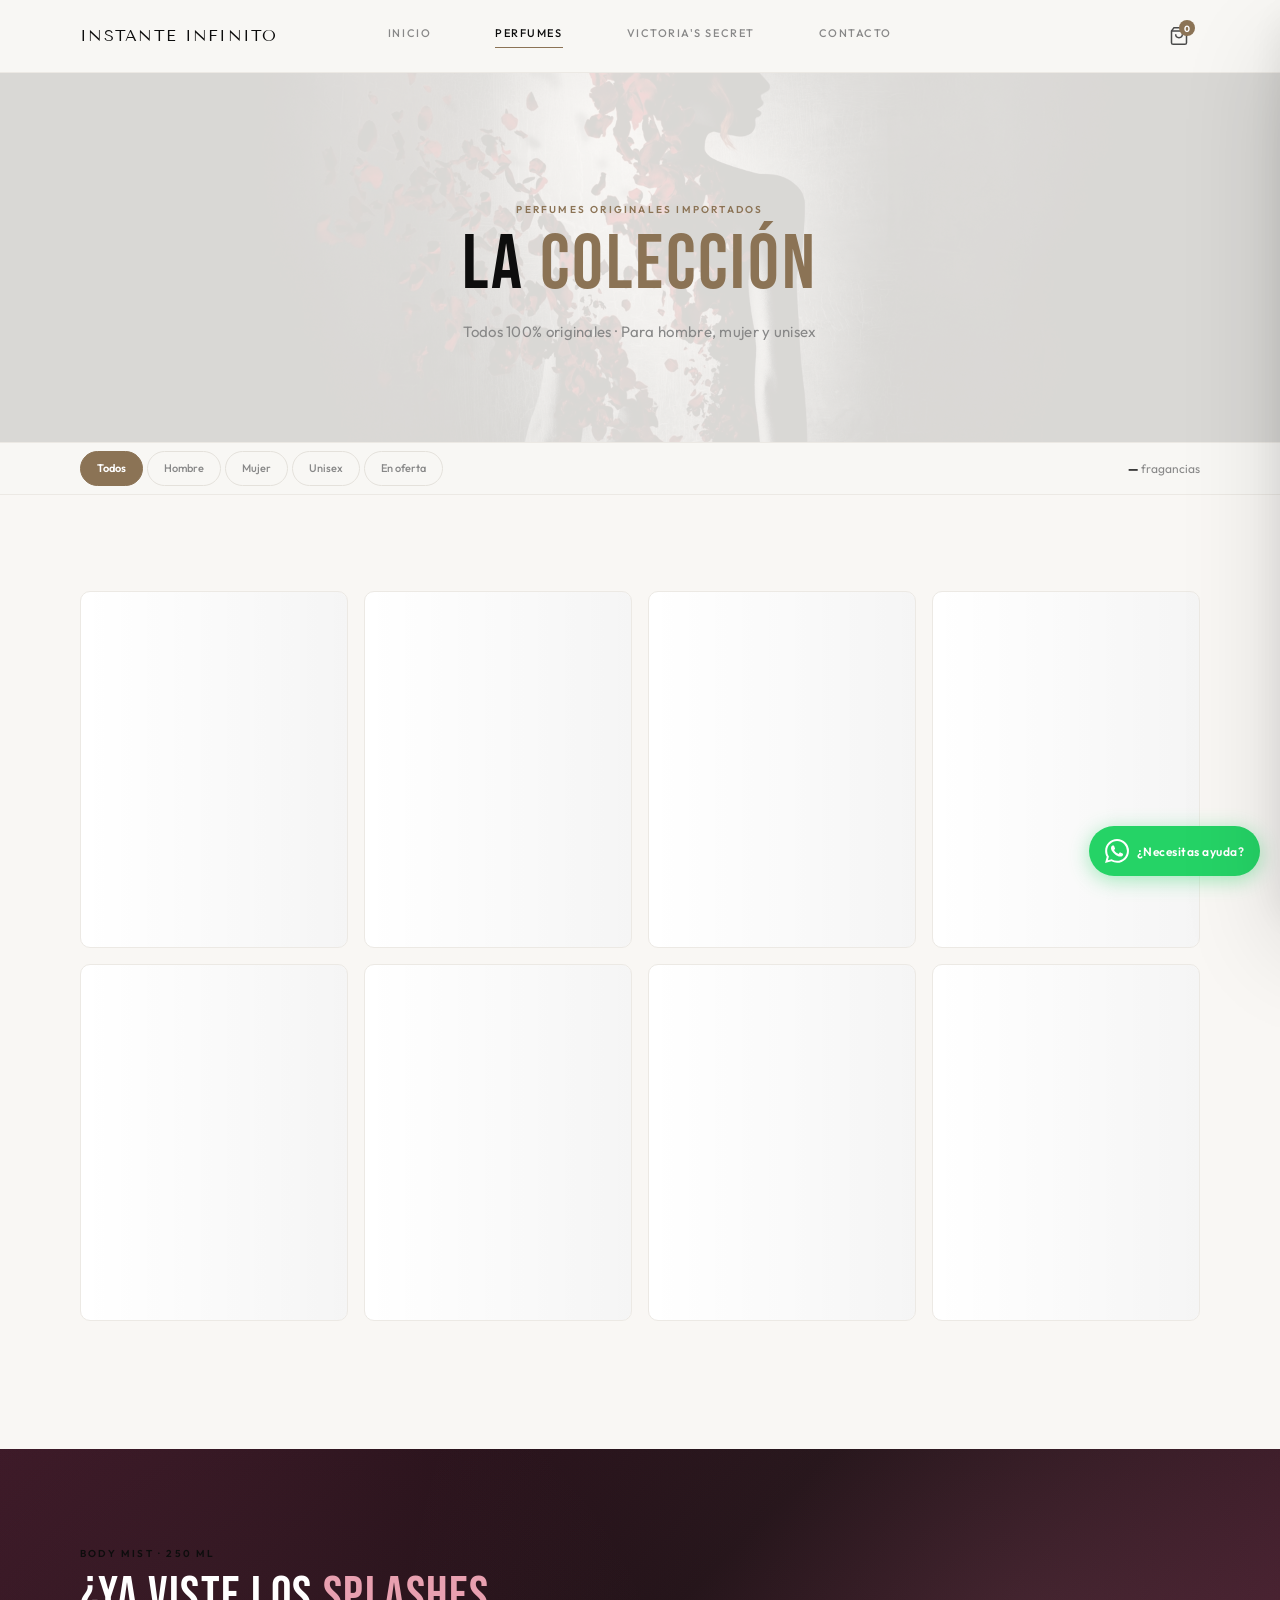
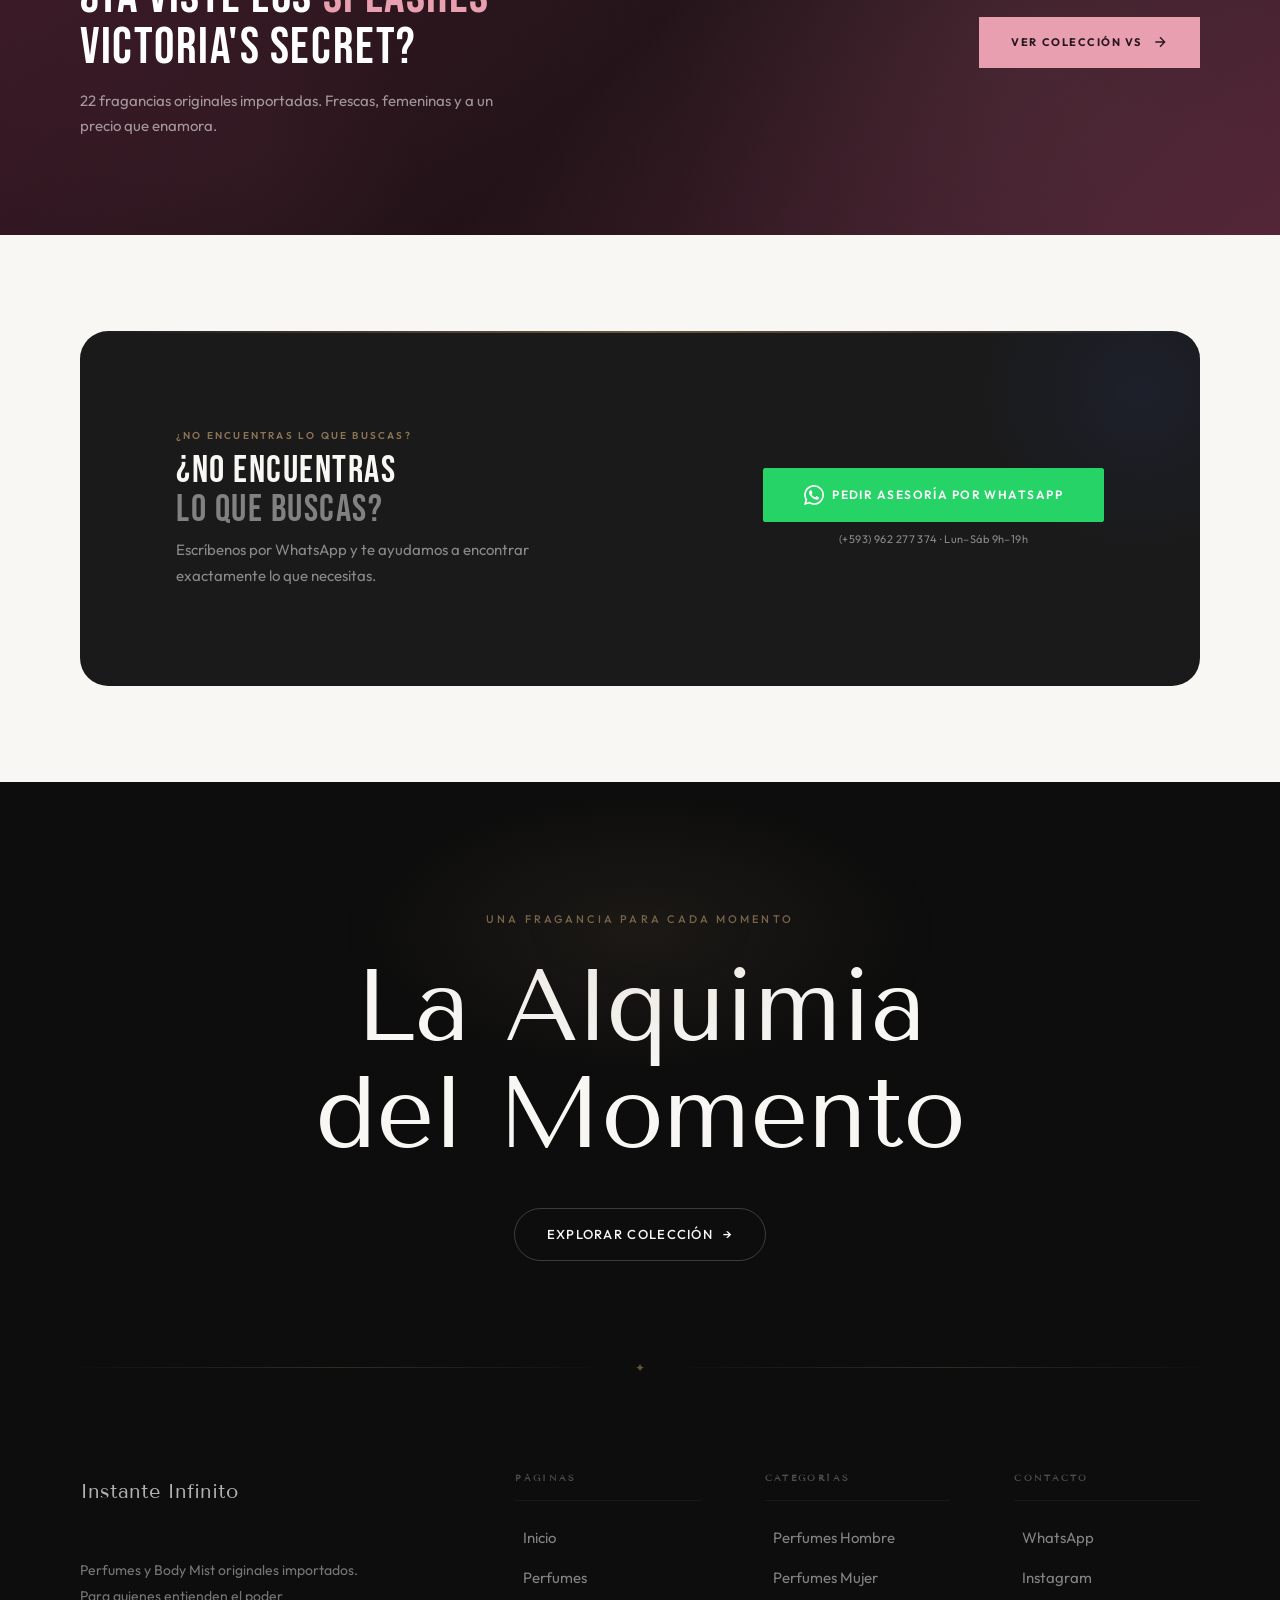
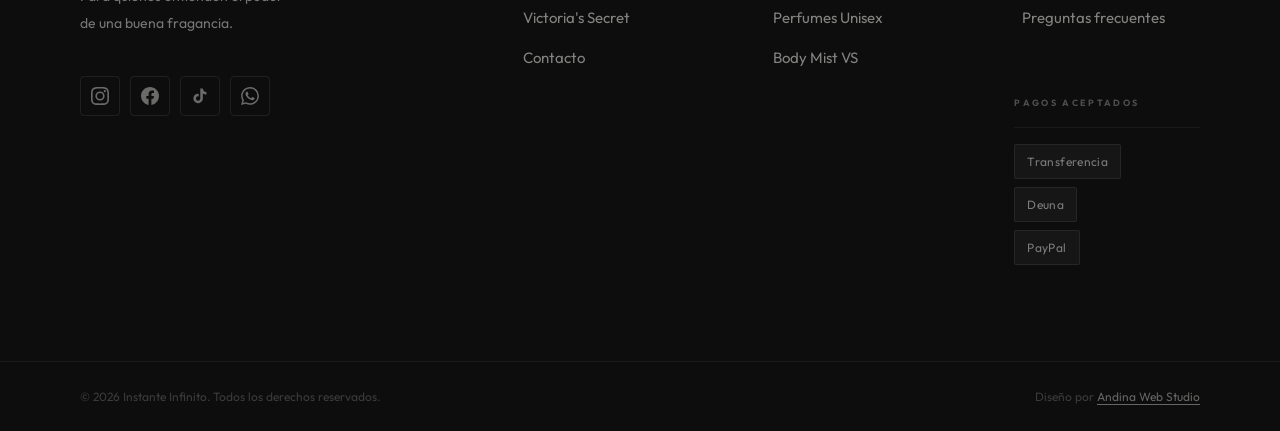
==== commit 295e0ed9: "update-footer" ====
--- a/catalogo.html
+++ b/catalogo.html
@@ -1,572 +1,314 @@
 <!DOCTYPE html>
 <html lang="es">
 <head>
-  <!-- ============================================================
-       META BÁSICO
-  ============================================================ -->
   <meta charset="UTF-8" />
   <meta name="viewport" content="width=device-width, initial-scale=1.0" />
-  <meta http-equiv="X-UA-Compatible" content="IE=edge" />
-
-  <!-- SEO -->
-  <title>Catálogo de Perfumes | Instante Infinito – Quito, Ecuador</title>
-  <meta name="description" content="Explora nuestro catálogo completo de perfumes originales para hombre, mujer y unisex. Envíos a todo Ecuador. Paga por transferencia, Deuna o PayPal." />
-  <meta name="author" content="Instante Infinito" />
-  <link rel="canonical" href="https://instanteinfinito.com/catalogo.html" />
-
-  <!-- OPEN GRAPH -->
-  <meta property="og:type" content="website" />
-  <meta property="og:title" content="Catálogo de Perfumes | Instante Infinito" />
-  <meta property="og:description" content="Perfumes originales para hombre, mujer y unisex. Envíos a todo Ecuador." />
-  <meta property="og:image" content="./og-image.jpg" /><!-- REEMPLAZAR -->
-  <meta property="og:url" content="https://instanteinfinito.com/catalogo.html" />
-
-  <!-- FAVICON -->
-  <link rel="icon" type="image/svg+xml" href="./favicon.svg" />
-  <link rel="icon" type="image/png" href="./favicon.png" />
-
-  <!-- FUENTES -->
+  <title>Colección de Perfumes — Instante Infinito | Quito, Ecuador</title>
+  <meta name="description" content="Explora nuestra colección completa de perfumes originales importados en Quito. Hombre, mujer y unisex. Envíos a todo Ecuador. Precios accesibles con autenticidad garantizada." />
+  <link rel="canonical" href="https://instante-infinito.pages.dev//catalogo.html" />
+  <meta name="keywords" content="catálogo perfumes Quito, comprar perfumes Ecuador, perfumes originales baratos Quito, fragancias importadas Ecuador">
+  <meta name="robots" content="index, follow">
+  <meta name="author" content="Instante Infinito">
+  <meta name="language" content="es-EC">
+  <meta name="geo.region" content="EC-P">
+  <meta name="geo.placename" content="Quito, Pichincha, Ecuador">
+  <meta name="geo.position" content="-0.1807;-78.4678">
+  <meta name="ICBM" content="-0.1807, -78.4678">
+
+  <link rel="icon" type="image/svg+xml" href="[data-uri]">
   <link rel="preconnect" href="https://fonts.googleapis.com" />
   <link rel="preconnect" href="https://fonts.gstatic.com" crossorigin />
-  <link href="https://fonts.googleapis.com/css2?family=Cormorant+Garamond:ital,wght@0,300;0,400;0,600;1,300;1,400&family=Jost:wght@300;400;500&display=swap" rel="stylesheet" />
-
-  <!-- CSS -->
-  <link rel="stylesheet" href="./styles.css" />
-
-  <!-- JSON-LD ItemList de productos -->
-  <script type="application/ld+json">
-  {
-    "@context": "https://schema.org",
-    "@type": "ItemList",
-    "name": "Catálogo de Perfumes Instante Infinito",
-    "description": "Perfumes originales para hombre, mujer y unisex en Quito Ecuador",
-    "url": "https://instanteinfinito.com/catalogo.html",
-    "numberOfItems": 8,
-    "itemListElement": [
-      {
-        "@type": "Product",
-        "position": 1,
-        "name": "Noir Absolu",
-        "description": "Fragancia oriental amaderada masculina",
-        "offers": {
-          "@type": "Offer",
-          "price": "89.00",
-          "priceCurrency": "USD",
-          "availability": "https://schema.org/InStock"
-        }
-      },
-      {
-        "@type": "Product",
-        "position": 2,
-        "name": "Rose Éternelle",
-        "description": "Fragancia floral romántica femenina",
-        "offers": {
-          "@type": "Offer",
-          "price": "75.00",
-          "priceCurrency": "USD",
-          "availability": "https://schema.org/InStock"
-        }
-      },
-      {
-        "@type": "Product",
-        "position": 3,
-        "name": "Lumière Blanche",
-        "description": "Fragancia unisex amaderada elegante",
-        "offers": {
-          "@type": "Offer",
-          "price": "95.00",
-          "priceCurrency": "USD",
-          "availability": "https://schema.org/InStock"
-        }
-      },
-      {
-        "@type": "Product",
-        "position": 4,
-        "name": "Velours Noir",
-        "description": "Fragancia masculina intensa para noche",
-        "offers": {
-          "@type": "Offer",
-          "price": "110.00",
-          "priceCurrency": "USD",
-          "availability": "https://schema.org/OutOfStock"
-        }
-      }
-    ]
-  }
-  </script>
+  <link href="https://fonts.googleapis.com/css2?family=Bebas+Neue&family=Tenor+Sans&family=Outfit:wght@300;400;500;600;700&display=swap" rel="stylesheet" />
+
+  <link rel="stylesheet" href="https://cdnjs.cloudflare.com/ajax/libs/animate.css/4.1.1/animate.min.css"/>
+  <link rel="stylesheet" href="https://unpkg.com/aos@2.3.4/dist/aos.css" />
+  <link rel="stylesheet" href="styles.css" />
 </head>
-
 <body>
 
-  <!-- ============================================================
-       HEADER (idéntico en todas las páginas)
-  ============================================================ -->
-  <header class="site-header" role="banner">
-    <div class="container header-inner">
-      <a href="./index.html" class="logo" aria-label="Instante Infinito – Inicio">
-        <img src="./logo.png" alt="Instante Infinito logo" class="logo-img" /><!-- REEMPLAZAR -->
-        <span class="logo-text">
-          <span class="logo-name">Instante Infinito</span>
-          <span class="logo-tagline">La Alquimia del Momento</span>
+<!-- BANNER -->
+<!-- HEADER -->
+<header class="header" id="header">
+  <div class="header__inner">
+    <a href="index.html" class="header__logo" aria-label="Instante Infinito">
+      <img src="img/logo.png" alt="Instante Infinito" class="header__logo-img"
+           onerror="this.onerror=null;this.style.display='none';document.getElementById('logoFallback').style.display='flex'" />
+      <span class="header__logo-fallback" id="logoFallback" style="display:none">
+        <span style="font-family:var(--font-display);font-size:1rem;letter-spacing:0.08em;text-transform:uppercase">Instante Infinito</span>
+      </span>
+    </a>
+        <nav class="header__nav" aria-label="Navegación principal">
+      <a href="index.html"           class="header__nav-link">Inicio</a>
+      <a href="catalogo.html"        class="header__nav-link header__nav-link--active">Perfumes</a>
+      <a href="victoriasecret.html"  class="header__nav-link">Victoria's Secret</a>
+      <a href="contacto.html"        class="header__nav-link">Contacto</a>
+    </nav>
+    <div class="header__actions">
+      <button class="header__cart-btn" id="cartBtn" aria-label="Carrito">
+        <svg width="20" height="20" viewBox="0 0 24 24" fill="none" stroke="currentColor" stroke-width="1.8"><path d="M6 2L3 6v14a2 2 0 002 2h14a2 2 0 002-2V6l-3-4z"/><line x1="3" y1="6" x2="21" y2="6"/><path d="M16 10a4 4 0 01-8 0"/></svg>
+        <span class="header__cart-badge" id="cartBadge">0</span>
+      </button>
+      <button class="header__hamburger" id="menuToggle" aria-label="Menú" aria-expanded="false">
+        <span></span><span></span><span></span>
+      </button>
+    </div>
+  </div>
+    <nav class="header__mobile-nav" id="mobileNav" aria-label="Menú móvil">
+    <a href="index.html"           class="header__mobile-link">Inicio</a>
+    <a href="catalogo.html"        class="header__mobile-link header__mobile-link--active">Perfumes</a>
+    <a href="victoriasecret.html"  class="header__mobile-link">Victoria's Secret</a>
+    <a href="contacto.html"        class="header__mobile-link">Contacto</a>
+  </nav>
+</header>
+
+<main>
+
+<!-- PAGE HERO -->
+<section class="page-hero page-hero--large">
+  <div class="page-hero__bg" aria-hidden="true">
+    <img src="img/hero/slide-catalogo.webp" alt=""
+        onerror="this.onerror=null;this.src='img/hero/slide-unisex.jpg'" />
+  </div>
+  <div class="container">
+    <div class="page-hero__inner" data-aos="fade-up">
+      <p class="eyebrow">Perfumes originales importados</p>
+      <h1 class="page-hero__title">La <em>colección</em></h1>
+      <p class="page-hero__sub" id="catalogSubtitle">Todos 100% originales · Para hombre, mujer y unisex</p>
+    </div>
+  </div>
+</section>
+
+<!-- ─────────────────────────────────────────────
+     FILTROS — sticky bajo el header
+───────────────────────────────────────────── -->
+<div class="filter-bar" id="filterBar" role="navigation" aria-label="Filtros del catálogo">
+  <div class="container">
+    <div class="filter-bar__inner">
+      <div class="filter-bar__pills" role="group" aria-label="Filtrar por categoría">
+        <button class="fpill fpill--on" data-filter="todos"  aria-pressed="true">Todos</button>
+        <button class="fpill" data-filter="hombre" aria-pressed="false">Hombre</button>
+        <button class="fpill" data-filter="mujer"  aria-pressed="false">Mujer</button>
+        <button class="fpill" data-filter="unisex" aria-pressed="false">Unisex</button>
+        <button class="fpill" data-filter="oferta" aria-pressed="false">En oferta</button>
+      </div>
+      <div class="filter-bar__right">
+        <span class="filter-bar__count">
+          <span id="filterCount">—</span> fragancias
         </span>
+      </div>
+    </div>
+  </div>
+</div>
+
+<!-- GRID DE PRODUCTOS -->
+<section class="catalog-section section-spacing" aria-labelledby="catalogTitle">
+  <div class="container">
+
+    <p class="sr-only" id="catalogTitle">Catálogo de fragancias</p>
+
+    <div class="no-results" id="noResults" style="display:none" role="status">
+      <p>No hay fragancias con este filtro.</p>
+      <button class="btn btn--outline btn--sm" id="clearFilters">Ver todas</button>
+    </div>
+
+    <!-- Skeletons mientras carga -->
+    <div class="products-grid products-grid--catalog" id="catalogGrid" aria-live="polite">
+      <div class="card-skeleton"></div>
+      <div class="card-skeleton"></div>
+      <div class="card-skeleton"></div>
+      <div class="card-skeleton"></div>
+      <div class="card-skeleton"></div>
+      <div class="card-skeleton"></div>
+      <div class="card-skeleton"></div>
+      <div class="card-skeleton"></div>
+    </div>
+
+  </div>
+</section>
+
+<!-- CTA -->
+
+<!-- ── Banner Victoria's Secret ── -->
+<section class="vs-catalog-banner section-spacing" data-aos="fade-up">
+  <div class="container">
+    <div class="vs-catalog-banner__inner">
+      <div class="vs-catalog-banner__copy">
+        <p class="eyebrow" style="color:var(--vs-pink-dark)">Body Mist · 250 ml</p>
+        <h2 class="vs-catalog-banner__title">¿Ya viste los <em>splashes</em><br>Victoria's Secret?</h2>
+        <p class="vs-catalog-banner__text">22 fragancias originales importadas. Frescas, femeninas y a un precio que enamora.</p>
+      </div>
+      <a href="victoriasecret.html" class="vs-catalog-banner__btn">
+        Ver colección VS
+        <svg width="16" height="16" viewBox="0 0 24 24" fill="none" stroke="currentColor" stroke-width="2"><path d="M5 12h14M12 5l7 7-7 7"/></svg>
       </a>
-      <div class="logo-gold-line" aria-hidden="true"></div>
-
-      <nav class="main-nav" aria-label="Navegación principal">
-        <ul class="nav-list">
-          <li><a href="./index.html" class="nav-link">Inicio</a></li>
-          <li><a href="./catalogo.html" class="nav-link active" aria-current="page">Catálogo</a></li>
-          <li><a href="./contacto.html" class="nav-link">Contacto</a></li>
+    </div>
+  </div>
+</section>
+
+<section class="cta-section section-spacing" data-aos="fade-up">
+  <div class="container">
+    <div class="cta-section__inner">
+      <div class="cta-section__copy">
+        <p class="eyebrow">¿No encuentras lo que buscas?</p>
+        <h2 class="cta-section__title">¿No encuentras<br><em>lo que buscas?</em></h2>
+        <p class="cta-section__text">Escríbenos por WhatsApp y te ayudamos a encontrar exactamente lo que necesitas.</p>
+      </div>
+      <div class="cta-section__action">
+        <a href="#" class="btn btn--wa btn--wa-lg" id="ctaWaLink">
+          <svg width="20" height="20" viewBox="0 0 24 24" fill="currentColor"><path d="M17.472 14.382c-.297-.149-1.758-.867-2.03-.967-.273-.099-.471-.148-.67.15-.197.297-.767.966-.94 1.164-.173.199-.347.223-.644.075-.297-.15-1.255-.463-2.39-1.475-.883-.788-1.48-1.761-1.653-2.059-.173-.297-.018-.458.13-.606.134-.133.298-.347.446-.52.149-.174.198-.298.298-.497.099-.198.05-.371-.025-.52-.075-.149-.669-1.612-.916-2.207-.242-.579-.487-.5-.669-.51-.173-.008-.371-.01-.57-.01-.198 0-.52.074-.792.372-.272.297-1.04 1.016-1.04 2.479 0 1.462 1.065 2.875 1.213 3.074.149.198 2.096 3.2 5.077 4.487.709.306 1.262.489 1.694.625.712.227 1.36.195 1.871.118.571-.085 1.758-.719 2.006-1.413.248-.694.248-1.289.173-1.413-.074-.124-.272-.198-.57-.347m-5.421 7.403h-.004a9.87 9.87 0 01-5.031-1.378l-.361-.214-3.741.982.998-3.648-.235-.374a9.86 9.86 0 01-1.51-5.26c.001-5.45 4.436-9.884 9.888-9.884 2.64 0 5.122 1.03 6.988 2.898a9.825 9.825 0 012.893 6.994c-.003 5.45-4.437 9.884-9.885 9.884m8.413-18.297A11.815 11.815 0 0012.05 0C5.495 0 .16 5.335.157 11.892c0 2.096.547 4.142 1.588 5.945L.057 24l6.305-1.654a11.882 11.882 0 005.683 1.448h.005c6.554 0 11.890-5.335 11.893-11.893a11.821 11.821 0 00-3.48-8.413z"/></svg>
+          Pedir asesoría por WhatsApp
+        </a>
+        <p class="cta-section__note" id="ctaPhone">(+593) 962 277 374 · Lun–Sáb 9h–19h</p>
+      </div>
+    </div>
+  </div>
+</section>
+
+</main>
+
+<!-- FOOTER -->
+<footer class="footer" role="contentinfo">
+
+  <!-- HERO STATEMENT -->
+  <div class="footer__hero">
+    <div class="container">
+      <p class="footer__hero-label">Una fragancia para cada momento</p>
+      <h2 class="footer__hero-title">La Alquimia<br>del Momento</h2>
+      <a href="catalogo.html" class="footer__hero-cta">Explorar colección</a>
+    </div>
+  </div>
+
+  <!-- DIVISOR DORADO -->
+  <div class="footer__divider-wrap">
+    <div class="footer__divider-line"></div>
+    <span class="footer__divider-icon">✦</span>
+    <div class="footer__divider-line"></div>
+  </div>
+
+  <!-- GRID PRINCIPAL -->
+  <div class="footer__main container">
+    <div class="footer__grid">
+
+      <div class="footer__col footer__col--brand">
+        <a href="index.html" class="footer__logo-wrap" aria-label="Inicio">
+          <img src="img/logo.png" alt="Instante Infinito" class="footer__logo"
+               onerror="this.onerror=null;this.style.display='none';this.nextElementSibling.style.display='block'" />
+          <span class="footer__logo-text" style="display:none">Instante Infinito</span>
+        </a>
+        <p class="footer__desc">Perfumes y Body Mist originales importados.<br>Para quienes entienden el poder<br>de una buena fragancia.</p>
+        <div class="footer__social" aria-label="Redes sociales">
+          <a href="https://instagram.com/cri5ti4n_91" target="_blank" rel="noopener noreferrer" class="footer__social-link" aria-label="Instagram">
+            <svg width="18" height="18" viewBox="0 0 24 24" fill="currentColor"><path d="M12 2.163c3.204 0 3.584.012 4.85.07 3.252.148 4.771 1.691 4.919 4.919.058 1.265.069 1.645.069 4.849 0 3.205-.012 3.584-.069 4.849-.149 3.225-1.664 4.771-4.919 4.919-1.266.058-1.644.07-4.85.07-3.204 0-3.584-.012-4.849-.07-3.26-.149-4.771-1.699-4.919-4.92-.058-1.265-.07-1.644-.07-4.849 0-3.204.013-3.583.07-4.849.149-3.227 1.664-4.771 4.919-4.919 1.266-.057 1.645-.069 4.849-.069zM12 0C8.741 0 8.333.014 7.053.072 2.695.272.273 2.69.073 7.052.014 8.333 0 8.741 0 12c0 3.259.014 3.668.072 4.948.2 4.358 2.618 6.78 6.98 6.98C8.333 23.986 8.741 24 12 24c3.259 0 3.668-.014 4.948-.072 4.354-.2 6.782-2.618 6.979-6.98.059-1.28.073-1.689.073-4.948 0-3.259-.014-3.667-.072-4.947-.196-4.354-2.617-6.78-6.979-6.98C15.668.014 15.259 0 12 0zm0 5.838a6.162 6.162 0 100 12.324 6.162 6.162 0 000-12.324zM12 16a4 4 0 110-8 4 4 0 010 8zm6.406-11.845a1.44 1.44 0 100 2.881 1.44 1.44 0 000-2.881z"/></svg>
+          </a>
+          <a href="https://facebook.com/cristian.castillo.781816?locale=es_LA" target="_blank" rel="noopener noreferrer" class="footer__social-link" aria-label="Facebook">
+            <svg width="18" height="18" viewBox="0 0 24 24" fill="currentColor"><path d="M24 12.073c0-6.627-5.373-12-12-12s-12 5.373-12 12c0 5.99 4.388 10.954 10.125 11.854v-8.385H7.078v-3.47h3.047V9.43c0-3.007 1.792-4.669 4.533-4.669 1.312 0 2.686.235 2.686.235v2.953H15.83c-1.491 0-1.956.925-1.956 1.874v2.25h3.328l-.532 3.47h-2.796v8.385C19.612 23.027 24 18.062 24 12.073z"/></svg>
+          </a>
+          <a href="https://tiktok.com/@dolcegabbana" target="_blank" rel="noopener noreferrer" class="footer__social-link" aria-label="TikTok">
+            <svg width="18" height="18" viewBox="0 0 24 24" fill="currentColor"><path d="M19.59 6.69a4.83 4.83 0 01-3.77-4.25V2h-3.45v13.67a2.89 2.89 0 01-2.88 2.5 2.89 2.89 0 01-2.89-2.89 2.89 2.89 0 012.89-2.89c.28 0 .54.04.79.1V9.01a6.28 6.28 0 00-.79-.05 6.34 6.34 0 00-6.34 6.34 6.34 6.34 0 006.34 6.34 6.34 6.34 0 006.33-6.34V8.69a8.17 8.17 0 004.78 1.52V6.75a4.85 4.85 0 01-1.01-.06z"/></svg>
+          </a>
+          <a href="#" class="footer__social-link" id="footerWaLink" aria-label="WhatsApp">
+            <svg width="18" height="18" viewBox="0 0 24 24" fill="currentColor"><path d="M17.472 14.382c-.297-.149-1.758-.867-2.03-.967-.273-.099-.471-.148-.67.15-.197.297-.767.966-.94 1.164-.173.199-.347.223-.644.075-.297-.15-1.255-.463-2.39-1.475-.883-.788-1.48-1.761-1.653-2.059-.173-.297-.018-.458.13-.606.134-.133.298-.347.446-.52.149-.174.198-.298.298-.497.099-.198.05-.371-.025-.52-.075-.149-.669-1.612-.916-2.207-.242-.579-.487-.5-.669-.51-.173-.008-.371-.01-.57-.01-.198 0-.52.074-.792.372-.272.297-1.04 1.016-1.04 2.479 0 1.462 1.065 2.875 1.213 3.074.149.198 2.096 3.2 5.077 4.487.709.306 1.262.489 1.694.625.712.227 1.36.195 1.871.118.571-.085 1.758-.719 2.006-1.413.248-.694.248-1.289.173-1.413-.074-.124-.272-.198-.57-.347m-5.421 7.403h-.004a9.87 9.87 0 01-5.031-1.378l-.361-.214-3.741.982.998-3.648-.235-.374a9.86 9.86 0 01-1.51-5.26c.001-5.45 4.436-9.884 9.888-9.884 2.64 0 5.122 1.03 6.988 2.898a9.825 9.825 0 012.893 6.994c-.003 5.45-4.437 9.884-9.885 9.884m8.413-18.297A11.815 11.815 0 0012.05 0C5.495 0 .16 5.335.157 11.892c0 2.096.547 4.142 1.588 5.945L.057 24l6.305-1.654a11.882 11.882 0 005.683 1.448h.005c6.554 0 11.890-5.335 11.893-11.893a11.821 11.821 0 00-3.48-8.413z"/></svg>
+          </a>
+        </div>
+      </div>
+
+      <div class="footer__col">
+        <h3 class="footer__col-title">Páginas</h3>
+        <ul class="footer__links">
+          <li><a href="index.html" class="footer__link">Inicio</a></li>
+          <li><a href="catalogo.html" class="footer__link">Perfumes</a></li>
+          <li><a href="victoriasecret.html" class="footer__link">Victoria's Secret</a></li>
+          <li><a href="contacto.html" class="footer__link">Contacto</a></li>
         </ul>
-      </nav>
-
-      <div class="header-actions">
-        <button class="cart-btn" id="cartToggle" aria-label="Ver carrito" aria-expanded="false">
-          <svg width="22" height="22" viewBox="0 0 24 24" fill="none" stroke="currentColor" stroke-width="1.5" stroke-linecap="round" stroke-linejoin="round" aria-hidden="true">
-            <path d="M6 2L3 6v14a2 2 0 002 2h14a2 2 0 002-2V6l-3-4z"/>
-            <line x1="3" y1="6" x2="21" y2="6"/>
-            <path d="M16 10a4 4 0 01-8 0"/>
-          </svg>
-          <span class="cart-count" id="cartCount" aria-live="polite">0</span>
-        </button>
-        <button class="hamburger" id="menuToggle" aria-label="Abrir menú" aria-expanded="false" aria-controls="mobileMenu">
-          <span></span><span></span><span></span>
-        </button>
-      </div>
-    </div>
-
-    <nav class="mobile-menu" id="mobileMenu" aria-label="Menú móvil" hidden>
-      <ul class="mobile-nav-list">
-        <li><a href="./index.html" class="mobile-nav-link">Inicio</a></li>
-        <li><a href="./catalogo.html" class="mobile-nav-link">Catálogo</a></li>
-        <li><a href="./contacto.html" class="mobile-nav-link">Contacto</a></li>
-      </ul>
-    </nav>
-  </header>
-  <!-- FIN: HEADER -->
-
-
-  <!-- ============================================================
-       CARRITO DRAWER
-  ============================================================ -->
-  <aside class="cart-drawer" id="cartDrawer" role="complementary" aria-label="Carrito de compras" aria-hidden="true">
-    <div class="cart-drawer-inner">
-      <div class="cart-drawer-header">
-        <h2 class="cart-drawer-title">Tu selección</h2>
-        <button class="cart-close" id="cartClose" aria-label="Cerrar carrito">
-          <svg width="18" height="18" viewBox="0 0 24 24" fill="none" stroke="currentColor" stroke-width="1.5" aria-hidden="true">
-            <line x1="18" y1="6" x2="6" y2="18"/><line x1="6" y1="6" x2="18" y2="18"/>
-          </svg>
-        </button>
-      </div>
-      <ul class="cart-items" id="cartItems" aria-live="polite">
-        <li class="cart-empty" id="cartEmpty">Tu carrito está vacío</li>
-      </ul>
-      <div class="cart-footer" id="cartFooter" hidden>
-        <p class="cart-total">Total: <strong id="cartTotal">$0.00</strong></p>
-        <button class="btn btn-whatsapp btn-full" id="checkoutBtn">
-          <svg width="20" height="20" viewBox="0 0 24 24" fill="currentColor" aria-hidden="true">
-            <path d="M17.472 14.382c-.297-.149-1.758-.867-2.03-.967-.273-.099-.471-.148-.67.15-.197.297-.767.966-.94 1.164-.173.199-.347.223-.644.075-.297-.15-1.255-.463-2.39-1.475-.883-.788-1.48-1.761-1.653-2.059-.173-.297-.018-.458.13-.606.134-.133.298-.347.446-.52.149-.174.198-.298.298-.497.099-.198.05-.371-.025-.52-.075-.149-.669-1.612-.916-2.207-.242-.579-.487-.5-.669-.51-.173-.008-.371-.01-.57-.01-.198 0-.52.074-.792.372-.272.297-1.04 1.016-1.04 2.479 0 1.462 1.065 2.875 1.213 3.074.149.198 2.096 3.2 5.077 4.487.709.306 1.262.489 1.694.625.712.227 1.36.195 1.871.118.571-.085 1.758-.719 2.006-1.413.248-.694.248-1.289.173-1.413-.074-.124-.272-.198-.57-.347m-5.421 7.403h-.004a9.87 9.87 0 01-5.031-1.378l-.361-.214-3.741.982.998-3.648-.235-.374a9.86 9.86 0 01-1.51-5.26c.001-5.45 4.436-9.884 9.888-9.884 2.64 0 5.122 1.03 6.988 2.898a9.825 9.825 0 012.893 6.994c-.003 5.45-4.437 9.884-9.885 9.884m8.413-18.297A11.815 11.815 0 0012.05 0C5.495 0 .16 5.335.157 11.892c0 2.096.547 4.142 1.588 5.945L.057 24l6.305-1.654a11.882 11.882 0 005.683 1.448h.005c6.554 0 11.89-5.335 11.893-11.893a11.821 11.821 0 00-3.48-8.413Z"/>
-          </svg>
-          Comprar por WhatsApp
-        </button>
-      </div>
-    </div>
-  </aside>
-  <div class="cart-overlay" id="cartOverlay" aria-hidden="true"></div>
-  <!-- FIN: CARRITO -->
-
-
-  <main id="main-content">
-
-    <!-- ============================================================
-         PÁGINA HEADER
-    ============================================================ -->
-    <section class="page-hero" aria-labelledby="pageTitle">
-      <div class="container">
-        <nav class="breadcrumb" aria-label="Ruta de navegación">
-          <ol>
-            <li><a href="./index.html">Inicio</a></li>
-            <li aria-current="page">Catálogo</li>
-          </ol>
-        </nav>
-        <h1 class="page-title" id="pageTitle">Catálogo de Perfumes</h1>
-        <p class="page-subtitle">Descubre fragancias únicas para cada momento de tu vida.</p>
-      </div>
-    </section>
-
-
-    <!-- ============================================================
-         FILTROS
-    ============================================================ -->
-    <section class="catalog-filters" aria-label="Filtrar productos">
-      <div class="container">
-        <div class="filters-wrap">
-          <span class="filters-label">Filtrar por:</span>
-          <div class="filter-btns" role="group" aria-label="Categorías">
-            <button class="filter-btn active" data-filter="all" aria-pressed="true">Todos</button>
-            <button class="filter-btn" data-filter="Hombre" aria-pressed="false">Hombre</button>
-            <button class="filter-btn" data-filter="Mujer" aria-pressed="false">Mujer</button>
-            <button class="filter-btn" data-filter="Unisex" aria-pressed="false">Unisex</button>
-          </div>
-          <div class="filter-btns" role="group" aria-label="Disponibilidad">
-            <button class="filter-btn" data-filter="available" aria-pressed="false">Disponibles</button>
+      </div>
+
+      <div class="footer__col">
+        <h3 class="footer__col-title">Categorías</h3>
+        <ul class="footer__links">
+          <li><a href="catalogo.html?cat=hombre" class="footer__link">Perfumes Hombre</a></li>
+          <li><a href="catalogo.html?cat=mujer" class="footer__link">Perfumes Mujer</a></li>
+          <li><a href="catalogo.html?cat=unisex" class="footer__link">Perfumes Unisex</a></li>
+          <li><a href="victoriasecret.html" class="footer__link">Body Mist VS</a></li>
+        </ul>
+      </div>
+
+      <div class="footer__col">
+        <h3 class="footer__col-title">Contacto</h3>
+        <ul class="footer__links">
+          <li><a href="#" class="footer__link" id="footerWaLink2">WhatsApp</a></li>
+          <li><a href="https://instagram.com/instanteinfinito" target="_blank" rel="noopener noreferrer" class="footer__link">Instagram</a></li>
+          <li><a href="contacto.html" class="footer__link">Preguntas frecuentes</a></li>
+        </ul>
+        <div class="footer__pagos">
+          <p class="footer__pagos-title">Pagos aceptados</p>
+          <div class="footer__pagos-badges">
+            <span class="footer__pago-badge">Transferencia</span>
+            <span class="footer__pago-badge">Deuna</span>
+            <span class="footer__pago-badge">PayPal</span>
           </div>
         </div>
       </div>
-    </section>
-    <!-- FIN: FILTROS -->
-
-
-    <!-- ============================================================
-         CATÁLOGO COMPLETO
-    ============================================================ -->
-    <section class="section catalog-section" aria-labelledby="catalogTitle">
-      <div class="container">
-        <h2 class="sr-only" id="catalogTitle">Todos los perfumes</h2>
-
-        <ul class="products-grid" id="productsGrid" role="list">
-
-          <!-- ── PRODUCTO 1 ── -->
-          <li class="product-card" data-id="1" data-name="Noir Absolu" data-price="89.00" data-category="Hombre" data-available="true">
-            <article>
-              <div class="product-img-wrap">
-                <span class="product-badge badge-hot">🔥 Hot</span>
-                <img src="./prod-noir-absolu.jpg" alt="Perfume Noir Absolu fragancia masculina amaderada oriental" class="product-img" loading="lazy" width="400" height="400" /><!-- REEMPLAZAR -->
-                <button class="zoom-btn" aria-label="Ampliar imagen Noir Absolu">
-                  <svg width="16" height="16" viewBox="0 0 24 24" fill="none" stroke="currentColor" stroke-width="2" aria-hidden="true"><circle cx="11" cy="11" r="8"/><line x1="21" y1="21" x2="16.65" y2="16.65"/><line x1="11" y1="8" x2="11" y2="14"/><line x1="8" y1="11" x2="14" y2="11"/></svg>
-                </button>
-              </div>
-              <div class="product-info">
-                <span class="product-category">Hombre</span>
-                <h3 class="product-name">Noir Absolu</h3>
-                <p class="product-price">$89.00</p>
-                <div class="accordion" role="list">
-                  <div class="accordion-item" role="listitem">
-                    <button class="accordion-trigger" aria-expanded="false" aria-controls="c-p1-fragancia">Fragancia <svg class="accordion-arrow" width="14" height="14" viewBox="0 0 24 24" fill="none" stroke="currentColor" stroke-width="2" aria-hidden="true"><polyline points="6 9 12 15 18 9"/></svg></button>
-                    <div class="accordion-panel" id="c-p1-fragancia" hidden><p>Oriental amaderada con profundidad y misterio. Ideal para la noche.</p></div>
-                  </div>
-                  <div class="accordion-item" role="listitem">
-                    <button class="accordion-trigger" aria-expanded="false" aria-controls="c-p1-notas">Notas <svg class="accordion-arrow" width="14" height="14" viewBox="0 0 24 24" fill="none" stroke="currentColor" stroke-width="2" aria-hidden="true"><polyline points="6 9 12 15 18 9"/></svg></button>
-                    <div class="accordion-panel" id="c-p1-notas" hidden>
-                      <ul class="notes-list"><li><strong>Salida:</strong> Bergamota, Pimienta negra</li><li><strong>Corazón:</strong> Oud, Rosa turca</li><li><strong>Fondo:</strong> Ámbar, Sándalo, Almizcle</li></ul>
-                    </div>
-                  </div>
-                  <div class="accordion-item" role="listitem">
-                    <button class="accordion-trigger" aria-expanded="false" aria-controls="c-p1-datos">Detalles <svg class="accordion-arrow" width="14" height="14" viewBox="0 0 24 24" fill="none" stroke="currentColor" stroke-width="2" aria-hidden="true"><polyline points="6 9 12 15 18 9"/></svg></button>
-                    <div class="accordion-panel" id="c-p1-datos" hidden><ul class="details-list"><li>100 ml · EDP</li><li>Duración: 8–10 horas</li><li>Tipo: Noche 🌙</li></ul></div>
-                  </div>
-                </div>
-                <button class="btn btn-primary btn-full add-to-cart" data-id="1" data-name="Noir Absolu" data-price="89.00">Agregar al carrito</button>
-              </div>
-            </article>
-          </li>
-
-          <!-- ── PRODUCTO 2 ── -->
-          <li class="product-card" data-id="2" data-name="Rose Éternelle" data-price="75.00" data-category="Mujer" data-available="true">
-            <article>
-              <div class="product-img-wrap">
-                <span class="product-badge badge-new">✨ Nuevo</span>
-                <img src="./prod-rose-eternelle.jpg" alt="Perfume Rose Éternelle fragancia femenina floral romántica" class="product-img" loading="lazy" width="400" height="400" /><!-- REEMPLAZAR -->
-                <button class="zoom-btn" aria-label="Ampliar imagen Rose Éternelle">
-                  <svg width="16" height="16" viewBox="0 0 24 24" fill="none" stroke="currentColor" stroke-width="2" aria-hidden="true"><circle cx="11" cy="11" r="8"/><line x1="21" y1="21" x2="16.65" y2="16.65"/><line x1="11" y1="8" x2="11" y2="14"/><line x1="8" y1="11" x2="14" y2="11"/></svg>
-                </button>
-              </div>
-              <div class="product-info">
-                <span class="product-category">Mujer</span>
-                <h3 class="product-name">Rose Éternelle</h3>
-                <p class="product-price">$75.00</p>
-                <div class="accordion" role="list">
-                  <div class="accordion-item" role="listitem">
-                    <button class="accordion-trigger" aria-expanded="false" aria-controls="c-p2-fragancia">Fragancia <svg class="accordion-arrow" width="14" height="14" viewBox="0 0 24 24" fill="none" stroke="currentColor" stroke-width="2" aria-hidden="true"><polyline points="6 9 12 15 18 9"/></svg></button>
-                    <div class="accordion-panel" id="c-p2-fragancia" hidden><p>Floral romántica con un toque de frescura. Elegante para el día.</p></div>
-                  </div>
-                  <div class="accordion-item" role="listitem">
-                    <button class="accordion-trigger" aria-expanded="false" aria-controls="c-p2-notas">Notas <svg class="accordion-arrow" width="14" height="14" viewBox="0 0 24 24" fill="none" stroke="currentColor" stroke-width="2" aria-hidden="true"><polyline points="6 9 12 15 18 9"/></svg></button>
-                    <div class="accordion-panel" id="c-p2-notas" hidden>
-                      <ul class="notes-list"><li><strong>Salida:</strong> Pera, Limón</li><li><strong>Corazón:</strong> Rosa de Damasco, Jazmín</li><li><strong>Fondo:</strong> Pachulí, Vainilla</li></ul>
-                    </div>
-                  </div>
-                  <div class="accordion-item" role="listitem">
-                    <button class="accordion-trigger" aria-expanded="false" aria-controls="c-p2-datos">Detalles <svg class="accordion-arrow" width="14" height="14" viewBox="0 0 24 24" fill="none" stroke="currentColor" stroke-width="2" aria-hidden="true"><polyline points="6 9 12 15 18 9"/></svg></button>
-                    <div class="accordion-panel" id="c-p2-datos" hidden><ul class="details-list"><li>75 ml · EDP</li><li>Duración: 6–8 horas</li><li>Tipo: Día 💼</li></ul></div>
-                  </div>
-                </div>
-                <button class="btn btn-primary btn-full add-to-cart" data-id="2" data-name="Rose Éternelle" data-price="75.00">Agregar al carrito</button>
-              </div>
-            </article>
-          </li>
-
-          <!-- ── PRODUCTO 3 ── -->
-          <li class="product-card" data-id="3" data-name="Lumière Blanche" data-price="95.00" data-category="Unisex" data-available="true">
-            <article>
-              <div class="product-img-wrap">
-                <img src="./prod-lumiere-blanche.jpg" alt="Perfume Lumière Blanche fragancia unisex amaderada limpia" class="product-img" loading="lazy" width="400" height="400" /><!-- REEMPLAZAR -->
-                <button class="zoom-btn" aria-label="Ampliar imagen Lumière Blanche">
-                  <svg width="16" height="16" viewBox="0 0 24 24" fill="none" stroke="currentColor" stroke-width="2" aria-hidden="true"><circle cx="11" cy="11" r="8"/><line x1="21" y1="21" x2="16.65" y2="16.65"/><line x1="11" y1="8" x2="11" y2="14"/><line x1="8" y1="11" x2="14" y2="11"/></svg>
-                </button>
-              </div>
-              <div class="product-info">
-                <span class="product-category">Unisex</span>
-                <h3 class="product-name">Lumière Blanche</h3>
-                <p class="product-price">$95.00</p>
-                <div class="accordion" role="list">
-                  <div class="accordion-item" role="listitem">
-                    <button class="accordion-trigger" aria-expanded="false" aria-controls="c-p3-fragancia">Fragancia <svg class="accordion-arrow" width="14" height="14" viewBox="0 0 24 24" fill="none" stroke="currentColor" stroke-width="2" aria-hidden="true"><polyline points="6 9 12 15 18 9"/></svg></button>
-                    <div class="accordion-panel" id="c-p3-fragancia" hidden><p>Limpia y sofisticada. Una fragancia que trasciende géneros con elegancia.</p></div>
-                  </div>
-                  <div class="accordion-item" role="listitem">
-                    <button class="accordion-trigger" aria-expanded="false" aria-controls="c-p3-notas">Notas <svg class="accordion-arrow" width="14" height="14" viewBox="0 0 24 24" fill="none" stroke="currentColor" stroke-width="2" aria-hidden="true"><polyline points="6 9 12 15 18 9"/></svg></button>
-                    <div class="accordion-panel" id="c-p3-notas" hidden>
-                      <ul class="notes-list"><li><strong>Salida:</strong> Aldeído, Neroli</li><li><strong>Corazón:</strong> Iris, Cedro</li><li><strong>Fondo:</strong> Musgo blanco, Vetiver</li></ul>
-                    </div>
-                  </div>
-                  <div class="accordion-item" role="listitem">
-                    <button class="accordion-trigger" aria-expanded="false" aria-controls="c-p3-datos">Detalles <svg class="accordion-arrow" width="14" height="14" viewBox="0 0 24 24" fill="none" stroke="currentColor" stroke-width="2" aria-hidden="true"><polyline points="6 9 12 15 18 9"/></svg></button>
-                    <div class="accordion-panel" id="c-p3-datos" hidden><ul class="details-list"><li>100 ml · EDP</li><li>Duración: 7–9 horas</li><li>Tipo: Elegante 💼🌙</li></ul></div>
-                  </div>
-                </div>
-                <button class="btn btn-primary btn-full add-to-cart" data-id="3" data-name="Lumière Blanche" data-price="95.00">Agregar al carrito</button>
-              </div>
-            </article>
-          </li>
-
-          <!-- ── PRODUCTO 4 · AGOTADO ── -->
-          <li class="product-card product-card--sold-out" data-id="4" data-name="Velours Noir" data-price="110.00" data-category="Hombre" data-available="false">
-            <article>
-              <div class="product-img-wrap">
-                <span class="product-badge badge-sold-out">Agotado</span>
-                <img src="./prod-velours-noir.jpg" alt="Perfume Velours Noir fragancia masculina intensa nocturna" class="product-img" loading="lazy" width="400" height="400" /><!-- REEMPLAZAR -->
-              </div>
-              <div class="product-info">
-                <span class="product-category">Hombre</span>
-                <h3 class="product-name">Velours Noir</h3>
-                <p class="product-price">$110.00</p>
-                <div class="accordion" role="list">
-                  <div class="accordion-item" role="listitem">
-                    <button class="accordion-trigger" aria-expanded="false" aria-controls="c-p4-fragancia">Fragancia <svg class="accordion-arrow" width="14" height="14" viewBox="0 0 24 24" fill="none" stroke="currentColor" stroke-width="2" aria-hidden="true"><polyline points="6 9 12 15 18 9"/></svg></button>
-                    <div class="accordion-panel" id="c-p4-fragancia" hidden><p>Intensa y aterciopelada. Presencia magnética para ocasiones especiales.</p></div>
-                  </div>
-                </div>
-                <button class="btn btn-ghost btn-full" disabled aria-disabled="true">Agotado — Avísame</button>
-              </div>
-            </article>
-          </li>
-
-          <!-- ── PRODUCTO 5 ── -->
-          <li class="product-card" data-id="5" data-name="Ambre Soleil" data-price="82.00" data-category="Unisex" data-available="true">
-            <article>
-              <div class="product-img-wrap">
-                <span class="product-badge badge-offer">OFERTA</span>
-                <img src="./prod-ambre-soleil.jpg" alt="Perfume Ambre Soleil fragancia unisex ambarada cálida" class="product-img" loading="lazy" width="400" height="400" /><!-- REEMPLAZAR -->
-                <button class="zoom-btn" aria-label="Ampliar imagen Ambre Soleil">
-                  <svg width="16" height="16" viewBox="0 0 24 24" fill="none" stroke="currentColor" stroke-width="2" aria-hidden="true"><circle cx="11" cy="11" r="8"/><line x1="21" y1="21" x2="16.65" y2="16.65"/><line x1="11" y1="8" x2="11" y2="14"/><line x1="8" y1="11" x2="14" y2="11"/></svg>
-                </button>
-              </div>
-              <div class="product-info">
-                <span class="product-category">Unisex</span>
-                <h3 class="product-name">Ambre Soleil</h3>
-                <p class="product-price">$82.00 <s class="product-price-old">$98.00</s></p>
-                <div class="accordion" role="list">
-                  <div class="accordion-item" role="listitem">
-                    <button class="accordion-trigger" aria-expanded="false" aria-controls="c-p5-fragancia">Fragancia <svg class="accordion-arrow" width="14" height="14" viewBox="0 0 24 24" fill="none" stroke="currentColor" stroke-width="2" aria-hidden="true"><polyline points="6 9 12 15 18 9"/></svg></button>
-                    <div class="accordion-panel" id="c-p5-fragancia" hidden><p>Cálida y envolvente. Perfecta para el otoño y los días fríos de Quito.</p></div>
-                  </div>
-                  <div class="accordion-item" role="listitem">
-                    <button class="accordion-trigger" aria-expanded="false" aria-controls="c-p5-notas">Notas <svg class="accordion-arrow" width="14" height="14" viewBox="0 0 24 24" fill="none" stroke="currentColor" stroke-width="2" aria-hidden="true"><polyline points="6 9 12 15 18 9"/></svg></button>
-                    <div class="accordion-panel" id="c-p5-notas" hidden>
-                      <ul class="notes-list"><li><strong>Salida:</strong> Mandarina, Cardamomo</li><li><strong>Corazón:</strong> Ámbar gris, Heliotropo</li><li><strong>Fondo:</strong> Benjuí, Vainilla, Madera de cedro</li></ul>
-                    </div>
-                  </div>
-                  <div class="accordion-item" role="listitem">
-                    <button class="accordion-trigger" aria-expanded="false" aria-controls="c-p5-datos">Detalles <svg class="accordion-arrow" width="14" height="14" viewBox="0 0 24 24" fill="none" stroke="currentColor" stroke-width="2" aria-hidden="true"><polyline points="6 9 12 15 18 9"/></svg></button>
-                    <div class="accordion-panel" id="c-p5-datos" hidden><ul class="details-list"><li>100 ml · EDT</li><li>Duración: 5–7 horas</li><li>Tipo: Día y noche ☀️🌙</li></ul></div>
-                  </div>
-                </div>
-                <button class="btn btn-primary btn-full add-to-cart" data-id="5" data-name="Ambre Soleil" data-price="82.00">Agregar al carrito</button>
-              </div>
-            </article>
-          </li>
-
-          <!-- ── PRODUCTO 6 ── -->
-          <li class="product-card" data-id="6" data-name="Fleur de Minuit" data-price="68.00" data-category="Mujer" data-available="true">
-            <article>
-              <div class="product-img-wrap">
-                <img src="./prod-fleur-minuit.jpg" alt="Perfume Fleur de Minuit fragancia femenina floral nocturna" class="product-img" loading="lazy" width="400" height="400" /><!-- REEMPLAZAR -->
-                <button class="zoom-btn" aria-label="Ampliar imagen Fleur de Minuit">
-                  <svg width="16" height="16" viewBox="0 0 24 24" fill="none" stroke="currentColor" stroke-width="2" aria-hidden="true"><circle cx="11" cy="11" r="8"/><line x1="21" y1="21" x2="16.65" y2="16.65"/><line x1="11" y1="8" x2="11" y2="14"/><line x1="8" y1="11" x2="14" y2="11"/></svg>
-                </button>
-              </div>
-              <div class="product-info">
-                <span class="product-category">Mujer</span>
-                <h3 class="product-name">Fleur de Minuit</h3>
-                <p class="product-price">$68.00</p>
-                <div class="accordion" role="list">
-                  <div class="accordion-item" role="listitem">
-                    <button class="accordion-trigger" aria-expanded="false" aria-controls="c-p6-fragancia">Fragancia <svg class="accordion-arrow" width="14" height="14" viewBox="0 0 24 24" fill="none" stroke="currentColor" stroke-width="2" aria-hidden="true"><polyline points="6 9 12 15 18 9"/></svg></button>
-                    <div class="accordion-panel" id="c-p6-fragancia" hidden><p>Floral nocturna con toques ahumados. Seductora y misteriosa.</p></div>
-                  </div>
-                  <div class="accordion-item" role="listitem">
-                    <button class="accordion-trigger" aria-expanded="false" aria-controls="c-p6-notas">Notas <svg class="accordion-arrow" width="14" height="14" viewBox="0 0 24 24" fill="none" stroke="currentColor" stroke-width="2" aria-hidden="true"><polyline points="6 9 12 15 18 9"/></svg></button>
-                    <div class="accordion-panel" id="c-p6-notas" hidden>
-                      <ul class="notes-list"><li><strong>Salida:</strong> Bergamota, Grosella negra</li><li><strong>Corazón:</strong> Tuberosa, Nardo</li><li><strong>Fondo:</strong> Almizcle, Cedro ahumado</li></ul>
-                    </div>
-                  </div>
-                  <div class="accordion-item" role="listitem">
-                    <button class="accordion-trigger" aria-expanded="false" aria-controls="c-p6-datos">Detalles <svg class="accordion-arrow" width="14" height="14" viewBox="0 0 24 24" fill="none" stroke="currentColor" stroke-width="2" aria-hidden="true"><polyline points="6 9 12 15 18 9"/></svg></button>
-                    <div class="accordion-panel" id="c-p6-datos" hidden><ul class="details-list"><li>50 ml · EDP</li><li>Duración: 7–9 horas</li><li>Tipo: Noche 🌙</li></ul></div>
-                  </div>
-                </div>
-                <button class="btn btn-primary btn-full add-to-cart" data-id="6" data-name="Fleur de Minuit" data-price="68.00">Agregar al carrito</button>
-              </div>
-            </article>
-          </li>
-
-          <!-- ── PRODUCTO 7 ── -->
-          <li class="product-card" data-id="7" data-name="Bois Sacré" data-price="115.00" data-category="Hombre" data-available="true">
-            <article>
-              <div class="product-img-wrap">
-                <span class="product-badge badge-hot">🔥 Top</span>
-                <img src="./prod-bois-sacre.jpg" alt="Perfume Bois Sacré fragancia masculina amaderada premium" class="product-img" loading="lazy" width="400" height="400" /><!-- REEMPLAZAR -->
-                <button class="zoom-btn" aria-label="Ampliar imagen Bois Sacré">
-                  <svg width="16" height="16" viewBox="0 0 24 24" fill="none" stroke="currentColor" stroke-width="2" aria-hidden="true"><circle cx="11" cy="11" r="8"/><line x1="21" y1="21" x2="16.65" y2="16.65"/><line x1="11" y1="8" x2="11" y2="14"/><line x1="8" y1="11" x2="14" y2="11"/></svg>
-                </button>
-              </div>
-              <div class="product-info">
-                <span class="product-category">Hombre</span>
-                <h3 class="product-name">Bois Sacré</h3>
-                <p class="product-price">$115.00</p>
-                <div class="accordion" role="list">
-                  <div class="accordion-item" role="listitem">
-                    <button class="accordion-trigger" aria-expanded="false" aria-controls="c-p7-fragancia">Fragancia <svg class="accordion-arrow" width="14" height="14" viewBox="0 0 24 24" fill="none" stroke="currentColor" stroke-width="2" aria-hidden="true"><polyline points="6 9 12 15 18 9"/></svg></button>
-                    <div class="accordion-panel" id="c-p7-fragancia" hidden><p>Amaderada sagrada con incienso. Imponente y distinguida para el ejecutivo moderno.</p></div>
-                  </div>
-                  <div class="accordion-item" role="listitem">
-                    <button class="accordion-trigger" aria-expanded="false" aria-controls="c-p7-notas">Notas <svg class="accordion-arrow" width="14" height="14" viewBox="0 0 24 24" fill="none" stroke="currentColor" stroke-width="2" aria-hidden="true"><polyline points="6 9 12 15 18 9"/></svg></button>
-                    <div class="accordion-panel" id="c-p7-notas" hidden>
-                      <ul class="notes-list"><li><strong>Salida:</strong> Incienso, Pimienta rosa</li><li><strong>Corazón:</strong> Sándalo de Mysore, Oud</li><li><strong>Fondo:</strong> Ámbar, Cuero, Musgo de roble</li></ul>
-                    </div>
-                  </div>
-                  <div class="accordion-item" role="listitem">
-                    <button class="accordion-trigger" aria-expanded="false" aria-controls="c-p7-datos">Detalles <svg class="accordion-arrow" width="14" height="14" viewBox="0 0 24 24" fill="none" stroke="currentColor" stroke-width="2" aria-hidden="true"><polyline points="6 9 12 15 18 9"/></svg></button>
-                    <div class="accordion-panel" id="c-p7-datos" hidden><ul class="details-list"><li>100 ml · EDP</li><li>Duración: 10–12 horas</li><li>Tipo: Elegante 💼</li></ul></div>
-                  </div>
-                </div>
-                <button class="btn btn-primary btn-full add-to-cart" data-id="7" data-name="Bois Sacré" data-price="115.00">Agregar al carrito</button>
-              </div>
-            </article>
-          </li>
-
-          <!-- ── PRODUCTO 8 ── -->
-          <li class="product-card" data-id="8" data-name="Aqua Eternum" data-price="72.00" data-category="Unisex" data-available="true">
-            <article>
-              <div class="product-img-wrap">
-                <img src="./prod-aqua-eternum.jpg" alt="Perfume Aqua Eternum fragancia unisex acuática fresca" class="product-img" loading="lazy" width="400" height="400" /><!-- REEMPLAZAR -->
-                <button class="zoom-btn" aria-label="Ampliar imagen Aqua Eternum">
-                  <svg width="16" height="16" viewBox="0 0 24 24" fill="none" stroke="currentColor" stroke-width="2" aria-hidden="true"><circle cx="11" cy="11" r="8"/><line x1="21" y1="21" x2="16.65" y2="16.65"/><line x1="11" y1="8" x2="11" y2="14"/><line x1="8" y1="11" x2="14" y2="11"/></svg>
-                </button>
-              </div>
-              <div class="product-info">
-                <span class="product-category">Unisex</span>
-                <h3 class="product-name">Aqua Eternum</h3>
-                <p class="product-price">$72.00</p>
-                <div class="accordion" role="list">
-                  <div class="accordion-item" role="listitem">
-                    <button class="accordion-trigger" aria-expanded="false" aria-controls="c-p8-fragancia">Fragancia <svg class="accordion-arrow" width="14" height="14" viewBox="0 0 24 24" fill="none" stroke="currentColor" stroke-width="2" aria-hidden="true"><polyline points="6 9 12 15 18 9"/></svg></button>
-                    <div class="accordion-panel" id="c-p8-fragancia" hidden><p>Acuática y fresca. Perfecta para el uso diario en cualquier estación.</p></div>
-                  </div>
-                  <div class="accordion-item" role="listitem">
-                    <button class="accordion-trigger" aria-expanded="false" aria-controls="c-p8-notas">Notas <svg class="accordion-arrow" width="14" height="14" viewBox="0 0 24 24" fill="none" stroke="currentColor" stroke-width="2" aria-hidden="true"><polyline points="6 9 12 15 18 9"/></svg></button>
-                    <div class="accordion-panel" id="c-p8-notas" hidden>
-                      <ul class="notes-list"><li><strong>Salida:</strong> Lima, Eucalipto marino</li><li><strong>Corazón:</strong> Nenúfar, Jazmín acuático</li><li><strong>Fondo:</strong> Cedro, Almizcle blanco</li></ul>
-                    </div>
-                  </div>
-                  <div class="accordion-item" role="listitem">
-                    <button class="accordion-trigger" aria-expanded="false" aria-controls="c-p8-datos">Detalles <svg class="accordion-arrow" width="14" height="14" viewBox="0 0 24 24" fill="none" stroke="currentColor" stroke-width="2" aria-hidden="true"><polyline points="6 9 12 15 18 9"/></svg></button>
-                    <div class="accordion-panel" id="c-p8-datos" hidden><ul class="details-list"><li>100 ml · EDT</li><li>Duración: 5–7 horas</li><li>Tipo: Día ☀️</li></ul></div>
-                  </div>
-                </div>
-                <button class="btn btn-primary btn-full add-to-cart" data-id="8" data-name="Aqua Eternum" data-price="72.00">Agregar al carrito</button>
-              </div>
-            </article>
-          </li>
-
-        </ul><!-- /.products-grid -->
-
-        <!-- Sin resultados -->
-        <p class="no-results" id="noResults" hidden aria-live="polite">
-          No se encontraron perfumes en esta categoría. <a href="#" data-filter="all">Ver todos</a>
-        </p>
-
-      </div><!-- /.container -->
-    </section>
-    <!-- FIN: CATÁLOGO COMPLETO -->
-
-  </main>
-
-
-  <!-- ============================================================
-       FOOTER
-  ============================================================ -->
-  <footer class="site-footer" role="contentinfo">
-    <div class="container footer-grid">
-      <div class="footer-brand">
-        <a href="./index.html" class="footer-logo" aria-label="Instante Infinito – Inicio">
-          <img src="./logo.png" alt="Instante Infinito" class="footer-logo-img" loading="lazy" /><!-- REEMPLAZAR -->
-          <span class="footer-logo-name">Instante Infinito</span>
-        </a>
-        <p class="footer-brand-desc">La Alquimia del Momento.<br />Perfumes 100% originales en Quito, Ecuador.</p>
-      </div>
-      <nav class="footer-nav" aria-label="Pie de página – Navegación">
-        <h3 class="footer-nav-title">Navegación</h3>
-        <ul>
-          <li><a href="./index.html">Inicio</a></li>
-          <li><a href="./catalogo.html">Catálogo</a></li>
-          <li><a href="./contacto.html">Contacto</a></li>
-        </ul>
-      </nav>
-      <div class="footer-social">
-        <h3 class="footer-nav-title">Síguenos</h3>
-        <ul class="footer-social-list">
-          <li><a href="https://instagram.com/instanteinfinito" target="_blank" rel="noopener noreferrer" aria-label="Instagram"><svg width="20" height="20" viewBox="0 0 24 24" fill="none" stroke="currentColor" stroke-width="1.8" aria-hidden="true"><rect x="2" y="2" width="20" height="20" rx="5" ry="5"/><circle cx="12" cy="12" r="4"/><circle cx="17.5" cy="6.5" r="1" fill="currentColor" stroke="none"/></svg>Instagram</a></li>
-          <li><a href="https://facebook.com/instanteinfinito" target="_blank" rel="noopener noreferrer" aria-label="Facebook"><svg width="20" height="20" viewBox="0 0 24 24" fill="currentColor" aria-hidden="true"><path d="M24 12.073c0-6.627-5.373-12-12-12s-12 5.373-12 12c0 5.99 4.388 10.954 10.125 11.854v-8.385H7.078v-3.47h3.047V9.43c0-3.007 1.792-4.669 4.533-4.669 1.312 0 2.686.235 2.686.235v2.953H15.83c-1.491 0-1.956.925-1.956 1.874v2.25h3.328l-.532 3.47h-2.796v8.385C19.612 23.027 24 18.062 24 12.073z"/></svg>Facebook</a></li>
-          <li><a href="https://wa.me/593999999999" target="_blank" rel="noopener noreferrer" aria-label="WhatsApp"><svg width="20" height="20" viewBox="0 0 24 24" fill="currentColor" aria-hidden="true"><path d="M17.472 14.382c-.297-.149-1.758-.867-2.03-.967-.273-.099-.471-.148-.67.15-.197.297-.767.966-.94 1.164-.173.199-.347.223-.644.075-.297-.15-1.255-.463-2.39-1.475-.883-.788-1.48-1.761-1.653-2.059-.173-.297-.018-.458.13-.606.134-.133.298-.347.446-.52.149-.174.198-.298.298-.497.099-.198.05-.371-.025-.52-.075-.149-.669-1.612-.916-2.207-.242-.579-.487-.5-.669-.51-.173-.008-.371-.01-.57-.01-.198 0-.52.074-.792.372-.272.297-1.04 1.016-1.04 2.479 0 1.462 1.065 2.875 1.213 3.074.149.198 2.096 3.2 5.077 4.487.709.306 1.262.489 1.694.625.712.227 1.36.195 1.871.118.571-.085 1.758-.719 2.006-1.413.248-.694.248-1.289.173-1.413-.074-.124-.272-.198-.57-.347m-5.421 7.403h-.004a9.87 9.87 0 01-5.031-1.378l-.361-.214-3.741.982.998-3.648-.235-.374a9.86 9.86 0 01-1.51-5.26c.001-5.45 4.436-9.884 9.888-9.884 2.64 0 5.122 1.03 6.988 2.898a9.825 9.825 0 012.893 6.994c-.003 5.45-4.437 9.884-9.885 9.884m8.413-18.297A11.815 11.815 0 0012.05 0C5.495 0 .16 5.335.157 11.892c0 2.096.547 4.142 1.588 5.945L.057 24l6.305-1.654a11.882 11.882 0 005.683 1.448h.005c6.554 0 11.89-5.335 11.893-11.893a11.821 11.821 0 00-3.48-8.413Z"/></svg>WhatsApp</a></li>
-        </ul>
-      </div>
-      <div class="footer-payments">
-        <h3 class="footer-nav-title">Métodos de pago</h3>
-        <ul class="footer-payment-icons">
-          <li aria-label="Transferencia bancaria"><svg width="32" height="32" viewBox="0 0 24 24" fill="none" stroke="currentColor" stroke-width="1.3" aria-hidden="true"><rect x="2" y="5" width="20" height="14" rx="2"/><line x1="2" y1="10" x2="22" y2="10"/><line x1="6" y1="15" x2="10" y2="15"/><line x1="13" y1="15" x2="17" y2="15"/></svg></li>
-          <li aria-label="Deuna!"><svg width="32" height="32" viewBox="0 0 40 40" fill="none" aria-hidden="true"><rect width="40" height="40" rx="8" fill="#FF4713"/><text x="50%" y="55%" dominant-baseline="middle" text-anchor="middle" font-family="Georgia,serif" font-weight="700" font-size="18" fill="white">D!</text></svg></li>
-          <li aria-label="PayPal"><svg width="32" height="32" viewBox="0 0 24 24" fill="#003087" aria-hidden="true"><path d="M7.076 21.337H2.47a.641.641 0 01-.633-.74L4.944.901C5.026.382 5.474 0 5.998 0h7.46c2.57 0 4.578.543 5.69 1.81 1.01 1.15 1.304 2.42 1.012 4.287-.023.143-.047.288-.077.437-.983 5.05-4.349 6.797-8.647 6.797h-2.19c-.524 0-.968.382-1.05.9l-1.12 7.106zm14.146-14.42a3.35 3.35 0 00-.607-.541c1.379 4.523-1.888 9.19-7.32 9.19h-2.1l-1.166 7.378h3.48c.458 0 .848-.333.92-.785l.04-.2.733-4.648.047-.256a.932.932 0 01.92-.785h.58c3.755 0 6.695-1.527 7.553-5.942.36-1.846.174-3.39-.88-4.41z"/></svg></li>
-        </ul>
-      </div>
-    </div>
-    <div class="footer-bottom">
-      <div class="container footer-bottom-inner">
-        <p>© 2026 <strong>Instante Infinito</strong>. Todos los derechos reservados.</p>
-        <p>Página diseñada por <a href="#" rel="noopener">Andina Web Studio</a></p>
-      </div>
-    </div>
-  </footer>
-  <!-- FIN: FOOTER -->
-
-
-  <!-- BOTÓN FLOTANTE WHATSAPP -->
-  <a href="https://wa.me/593999999999?text=Hola,%20me%20interesa%20conocer%20más%20sobre%20sus%20perfumes" class="whatsapp-float" target="_blank" rel="noopener noreferrer" aria-label="Contactar por WhatsApp"><!-- REEMPLAZAR número -->
-    <svg width="28" height="28" viewBox="0 0 24 24" fill="currentColor" aria-hidden="true"><path d="M17.472 14.382c-.297-.149-1.758-.867-2.03-.967-.273-.099-.471-.148-.67.15-.197.297-.767.966-.94 1.164-.173.199-.347.223-.644.075-.297-.15-1.255-.463-2.39-1.475-.883-.788-1.48-1.761-1.653-2.059-.173-.297-.018-.458.13-.606.134-.133.298-.347.446-.52.149-.174.198-.298.298-.497.099-.198.05-.371-.025-.52-.075-.149-.669-1.612-.916-2.207-.242-.579-.487-.5-.669-.51-.173-.008-.371-.01-.57-.01-.198 0-.52.074-.792.372-.272.297-1.04 1.016-1.04 2.479 0 1.462 1.065 2.875 1.213 3.074.149.198 2.096 3.2 5.077 4.487.709.306 1.262.489 1.694.625.712.227 1.36.195 1.871.118.571-.085 1.758-.719 2.006-1.413.248-.694.248-1.289.173-1.413-.074-.124-.272-.198-.57-.347m-5.421 7.403h-.004a9.87 9.87 0 01-5.031-1.378l-.361-.214-3.741.982.998-3.648-.235-.374a9.86 9.86 0 01-1.51-5.26c.001-5.45 4.436-9.884 9.888-9.884 2.64 0 5.122 1.03 6.988 2.898a9.825 9.825 0 012.893 6.994c-.003 5.45-4.437 9.884-9.885 9.884m8.413-18.297A11.815 11.815 0 0012.05 0C5.495 0 .16 5.335.157 11.892c0 2.096.547 4.142 1.588 5.945L.057 24l6.305-1.654a11.882 11.882 0 005.683 1.448h.005c6.554 0 11.89-5.335 11.893-11.893a11.821 11.821 0 00-3.48-8.413Z"/></svg>
-    <span class="whatsapp-float-label">¿Necesitas ayuda?</span>
-  </a>
-
-  <!-- LIGHTBOX -->
-  <div class="lightbox" id="lightbox" role="dialog" aria-modal="true" aria-label="Imagen ampliada" hidden>
-    <button class="lightbox-close" id="lightboxClose" aria-label="Cerrar imagen">
-      <svg width="20" height="20" viewBox="0 0 24 24" fill="none" stroke="currentColor" stroke-width="2" aria-hidden="true"><line x1="18" y1="6" x2="6" y2="18"/><line x1="6" y1="6" x2="18" y2="18"/></svg>
+
+    </div>
+  </div>
+
+  <div class="footer__bottom">
+    <div class="container footer__bottom-inner">
+      <p class="footer__copy">© 2026 Instante Infinito. Todos los derechos reservados.</p>
+      <p class="footer__credit">
+        Diseño por <a href="https://andinawebstudio.com" target="_blank" rel="noopener noreferrer" class="footer__credit-link">Andina Web Studio</a>
+      </p>
+    </div>
+  </div>
+
+</footer>
+
+
+<a href="#" class="wa-float" id="waFloat" aria-label="Contactar por WhatsApp">
+  <svg width="24" height="24" viewBox="0 0 24 24" fill="currentColor"><path d="M17.472 14.382c-.297-.149-1.758-.867-2.03-.967-.273-.099-.471-.148-.67.15-.197.297-.767.966-.94 1.164-.173.199-.347.223-.644.075-.297-.15-1.255-.463-2.39-1.475-.883-.788-1.48-1.761-1.653-2.059-.173-.297-.018-.458.13-.606.134-.133.298-.347.446-.52.149-.174.198-.298.298-.497.099-.198.05-.371-.025-.52-.075-.149-.669-1.612-.916-2.207-.242-.579-.487-.5-.669-.51-.173-.008-.371-.01-.57-.01-.198 0-.52.074-.792.372-.272.297-1.04 1.016-1.04 2.479 0 1.462 1.065 2.875 1.213 3.074.149.198 2.096 3.2 5.077 4.487.709.306 1.262.489 1.694.625.712.227 1.36.195 1.871.118.571-.085 1.758-.719 2.006-1.413.248-.694.248-1.289.173-1.413-.074-.124-.272-.198-.57-.347m-5.421 7.403h-.004a9.87 9.87 0 01-5.031-1.378l-.361-.214-3.741.982.998-3.648-.235-.374a9.86 9.86 0 01-1.51-5.26c.001-5.45 4.436-9.884 9.888-9.884 2.64 0 5.122 1.03 6.988 2.898a9.825 9.825 0 012.893 6.994c-.003 5.45-4.437 9.884-9.885 9.884m8.413-18.297A11.815 11.815 0 0012.05 0C5.495 0 .16 5.335.157 11.892c0 2.096.547 4.142 1.588 5.945L.057 24l6.305-1.654a11.882 11.882 0 005.683 1.448h.005c6.554 0 11.890-5.335 11.893-11.893a11.821 11.821 0 00-3.48-8.413z"/></svg>
+  <span class="wa-float__text">¿Necesitas ayuda?</span>
+</a>
+
+<div class="cart-overlay" id="cartOverlay"></div>
+<aside class="cart-drawer" id="cartDrawer" aria-label="Carrito" aria-hidden="true">
+  <div class="cart-drawer__head">
+    <h2 class="cart-drawer__title">Tu selección</h2>
+    <button class="cart-drawer__close" id="cartClose" aria-label="Cerrar">
+      <svg width="18" height="18" viewBox="0 0 24 24" fill="none" stroke="currentColor" stroke-width="2"><line x1="18" y1="6" x2="6" y2="18"/><line x1="6" y1="6" x2="18" y2="18"/></svg>
     </button>
-    <img class="lightbox-img" id="lightboxImg" src="" alt="" />
-  </div>
-  <div class="lightbox-backdrop" id="lightboxBackdrop" aria-hidden="true" hidden></div>
-
-  <script src="./app.js" defer></script>
+  </div>
+  <div class="cart-drawer__body" id="cartBody">
+    <div class="cart-empty" id="cartEmpty">
+      <svg width="40" height="40" viewBox="0 0 24 24" fill="none" stroke="currentColor" stroke-width="1"><path d="M6 2L3 6v14a2 2 0 002 2h14a2 2 0 002-2V6l-3-4z"/><line x1="3" y1="6" x2="21" y2="6"/><path d="M16 10a4 4 0 01-8 0"/></svg>
+      <p>Tu carrito está vacío</p>
+      <a href="catalogo.html" class="btn btn--outline btn--sm">Ver colección</a>
+    </div>
+  </div>
+  <div class="cart-drawer__foot" id="cartFoot" style="display:none">
+    <div class="cart-total">
+      <span>Total estimado</span>
+      <span class="cart-total__val" id="cartTotal">$0.00</span>
+    </div>
+    <button class="btn btn--wa cart-wa-btn" id="cartWaBtn">
+      <svg width="17" height="17" viewBox="0 0 24 24" fill="currentColor"><path d="M17.472 14.382c-.297-.149-1.758-.867-2.03-.967-.273-.099-.471-.148-.67.15-.197.297-.767.966-.94 1.164-.173.199-.347.223-.644.075-.297-.15-1.255-.463-2.39-1.475-.883-.788-1.48-1.761-1.653-2.059-.173-.297-.018-.458.13-.606.134-.133.298-.347.446-.52.149-.174.198-.298.298-.497.099-.198.05-.371-.025-.52-.075-.149-.669-1.612-.916-2.207-.242-.579-.487-.5-.669-.51-.173-.008-.371-.01-.57-.01-.198 0-.52.074-.792.372-.272.297-1.04 1.016-1.04 2.479 0 1.462 1.065 2.875 1.213 3.074.149.198 2.096 3.2 5.077 4.487.709.306 1.262.489 1.694.625.712.227 1.36.195 1.871.118.571-.085 1.758-.719 2.006-1.413.248-.694.248-1.289.173-1.413-.074-.124-.272-.198-.57-.347m-5.421 7.403h-.004a9.87 9.87 0 01-5.031-1.378l-.361-.214-3.741.982.998-3.648-.235-.374a9.86 9.86 0 01-1.51-5.26c.001-5.45 4.436-9.884 9.888-9.884 2.64 0 5.122 1.03 6.988 2.898a9.825 9.825 0 012.893 6.994c-.003 5.45-4.437 9.884-9.885 9.884m8.413-18.297A11.815 11.815 0 0012.05 0C5.495 0 .16 5.335.157 11.892c0 2.096.547 4.142 1.588 5.945L.057 24l6.305-1.654a11.882 11.882 0 005.683 1.448h.005c6.554 0 11.890-5.335 11.893-11.893a11.821 11.821 0 00-3.48-8.413z"/></svg>
+      Comprar por WhatsApp
+    </button>
+    <p class="cart-note">Precios referenciales. Pedido se confirma por WhatsApp.</p>
+  </div>
+</aside>
+
+<div class="toast-container" id="toastContainer" aria-live="polite"></div>
+<div id="modalContainer"></div>
+
+<script src="app.js" type="module"></script>
+  <script src="https://unpkg.com/aos@2.3.4/dist/aos.js"></script>
+  <script>
+    AOS.init({
+      duration: 700,
+      easing: 'ease-out-quart',
+      once: true,
+      offset: 40
+    });
+  </script>
 </body>
 </html>
--- a/styles.css
+++ b/styles.css
@@ -1,107 +1,101 @@
 /* ============================================================
-   INSTANTE INFINITO — styles.css
-   Versión: 1.0
-   Orden: Variables → Reset → Base → Layout → Header →
-          Hero → Trust → Products → Cart → Payments →
-          Reviews → Social → Contact → Footer → Floats →
-          Lightbox → Utilities → Animations → Media Queries
-============================================================ */
-
+   INSTANTE INFINITO — styles.css v3
+   Swiss-editorial premium · Mismo color, mejor todo
+   Cormorant Garamond (display) + Outfit (UI)
+   ============================================================ */
 
 /* ============================================================
-   1. VARIABLES DE DISEÑO
-============================================================ */
+   1. VARIABLES
+   ============================================================ */
 :root {
-  /* Paleta principal */
-  --color-bg:           #F7F5F2;      /* fondo general — crema cálido */
-  --color-bg-alt:       #EFECE8;      /* secciones alternas */
-  --color-bg-dark:      #1A1814;      /* header, footer */
-  --color-bg-dark-soft: #221F1A;      /* footer grid */
-
-  /* Texto */
-  --color-text:         #2C2820;      /* cuerpo principal */
-  --color-text-mid:     #6B6459;      /* secundario */
-  --color-text-light:   #9E9288;      /* caption, label */
-  --color-text-inv:     #F0EDE8;      /* sobre fondo oscuro */
-  --color-text-inv-mid: #B8B0A5;      /* sobre fondo oscuro secundario */
-
-  /* Acento dorado */
-  --color-gold:         #C9A84C;
-  --color-gold-light:   #E2C97A;
-  --color-gold-dark:    #9E7D2E;
-
-  /* Bordes */
-  --color-border:       #E4DED6;
-  --color-border-dark:  #38342E;
-
-  /* Estado */
-  --color-whatsapp:     #25D366;
-  --color-whatsapp-hov: #1EB854;
-  --color-error:        #C0392B;
-
-  /* Tipografía */
-  --font-display:       'Cormorant Garamond', Georgia, serif;
-  --font-body:          'Jost', system-ui, sans-serif;
-
-  /* Tamaños de fuente */
-  --fs-xs:   0.75rem;    /* 12px */
-  --fs-sm:   0.875rem;   /* 14px */
-  --fs-base: 1rem;       /* 16px */
-  --fs-md:   1.125rem;   /* 18px */
-  --fs-lg:   1.375rem;   /* 22px */
-  --fs-xl:   1.75rem;    /* 28px */
-  --fs-2xl:  2.25rem;    /* 36px */
-  --fs-3xl:  3rem;       /* 48px */
-  --fs-4xl:  3.75rem;    /* 60px */
-  --fs-5xl:  4.75rem;    /* 76px */
-
-  /* Espaciado */
-  --space-1:  0.25rem;
-  --space-2:  0.5rem;
-  --space-3:  0.75rem;
-  --space-4:  1rem;
-  --space-5:  1.25rem;
-  --space-6:  1.5rem;
-  --space-8:  2rem;
-  --space-10: 2.5rem;
-  --space-12: 3rem;
-  --space-16: 4rem;
-  --space-20: 5rem;
-  --space-24: 6rem;
-  --space-32: 8rem;
-
-  /* Radio */
-  --radius-sm:   4px;
-  --radius-md:   8px;
-  --radius-lg:   16px;
-  --radius-full: 9999px;
-
-  /* Sombras */
-  --shadow-sm:  0 1px 3px rgba(44,40,32,0.07), 0 1px 2px rgba(44,40,32,0.05);
-  --shadow-md:  0 4px 16px rgba(44,40,32,0.10), 0 1px 4px rgba(44,40,32,0.06);
-  --shadow-lg:  0 12px 40px rgba(44,40,32,0.13), 0 4px 12px rgba(44,40,32,0.07);
-  --shadow-xl:  0 24px 64px rgba(44,40,32,0.16);
-
-  /* Transiciones */
-  --transition-fast:   150ms ease;
-  --transition-base:   250ms ease;
-  --transition-slow:   400ms cubic-bezier(0.4, 0, 0.2, 1);
-
-  /* Layout */
-  --container-max:  1200px;
-  --container-pad:  clamp(1rem, 5vw, 2.5rem);
-  --header-h:       72px;
-}
-
+  /* ── Paleta (sin cambios) ── */
+  --bg:           #f9f7f4;
+  --bg-off:       #f2f0ec;
+  --bg-card:      #ffffff;
+  --bg-dark:      #0d0d0d;
+  --bg-section-dark: #1a1a1a;  /* CTA y footer — menos agresivo */
+  --bg-dark-2:    #141414;
+  --bg-dark-3:    #1c1c1c;
+
+  --accent:       #8b7355;   /* Tostado dorado — perfumería nicho */
+  --accent-dark:  #6b5540;
+  --accent-pale:  rgba(139, 115, 85, 0.08);
+  --accent-mid:   rgba(139, 115, 85, 0.15);
+  --accent-glow:  rgba(139, 115, 85, 0.25);
+
+  --text:         #0d0d0d;
+  --text-soft:    #4a4a4a;
+  --text-muted:   #888888;
+  --text-dim:     #c4c4c4;
+  --text-inv:     #f8f7f4;
+  --text-inv-50:  rgba(248,247,244,0.5);
+  --text-inv-70:  rgba(248,247,244,0.7);
+
+  --border:       #e4e1db;
+  --border-soft:  #ece9e4;
+  --border-dark:  #242424;
+  --border-accent:rgba(139,115,85,0.2);
+
+  --wa:           #25d366;
+  --wa-dark:      #1ab955;
+
+  --badge-hot:    #c0392b;
+  --badge-new:    #5c6b4a;  /* Verde oliva para 'Nuevo' */
+  --badge-offer:  #b45309;
+  --badge-sold:   #9ca3af;
+
+  /* ── Tipografía ── */
+  --font-hero:    'Bebas Neue', 'Arial Narrow', Arial, sans-serif;
+  --font-display: 'Tenor Sans', Georgia, serif;
+  --font-ui:      'Outfit', system-ui, sans-serif;
+
+  /* ── Espaciado — ritmo vertical consistente ── */
+  --space-xs:   8px;
+  --space-sm:   16px;
+  --space-md:   24px;
+  --space-lg:   40px;
+  --space-xl:   64px;
+  --space-2xl:  96px;
+  --space-3xl:  128px;
+
+  /* ── Layout ── */
+  --container:  1200px;
+  --header-h:   72px;
+  --banner-h:   40px;
+
+  /* ── Radios ── */
+  --r-xs:  2px;
+  --r-sm:  4px;
+  --r-md:  10px;
+  --r-lg:  18px;
+  --r-xl:  28px;
+  --r-full:9999px;
+
+  /* ── Sombras ── */
+  --shadow-xs: 0 1px 3px rgba(0,0,0,0.04);
+  --shadow-sm: 0 2px 8px rgba(0,0,0,0.06), 0 1px 3px rgba(0,0,0,0.04);
+  --shadow-md: 0 8px 24px rgba(0,0,0,0.08), 0 2px 8px rgba(0,0,0,0.04);
+  --shadow-lg: 0 24px 64px rgba(0,0,0,0.1), 0 8px 24px rgba(0,0,0,0.06);
+  --shadow-xl: 0 48px 96px rgba(0,0,0,0.14), 0 16px 40px rgba(0,0,0,0.08);
+  --shadow-accent: 0 8px 32px rgba(67,97,238,0.28);
+
+  /* ── Transiciones ── */
+  --ease:     cubic-bezier(0.4, 0, 0.2, 1);
+  --ease-out: cubic-bezier(0, 0, 0.2, 1);
+  --spring:   cubic-bezier(0.34, 1.56, 0.64, 1);
+  --expo:     cubic-bezier(0.16, 1, 0.3, 1);
+
+  --dur-fast: 0.15s;
+  --dur-base: 0.25s;
+  --dur-slow: 0.45s;
+  --dur-xslow:0.7s;
+}
 
 /* ============================================================
-   2. RESET MODERNO
-============================================================ */
-*, *::before, *::after {
-  box-sizing: border-box;
-  margin: 0;
-  padding: 0;
-}
+   2. RESET + BASE
+   ============================================================ */
+html, body { margin: 0; padding: 0; }
+*, *::before, *::after { box-sizing: border-box; margin: 0; padding: 0; }
 
 html {
   scroll-behavior: smooth;
@@ -110,2065 +104,2787 @@
 }
 
 body {
-  font-family: var(--font-body);
-  font-size: var(--fs-base);
-  font-weight: 300;
-  line-height: 1.65;
-  color: var(--color-text);
-  background-color: var(--color-bg);
+  font-family: var(--font-ui);
+  font-size: 0.875rem; /* 14px */
+  line-height: 1.75;
+  color: var(--text);
+  background: var(--bg);
+  overflow-x: hidden;
   -webkit-font-smoothing: antialiased;
   -moz-osx-font-smoothing: grayscale;
-  overflow-x: hidden;
-}
-
-img, svg, video {
+}
+
+img  { display: block; max-width: 100%; height: auto; }
+a    { color: inherit; text-decoration: none; }
+ul, ol { list-style: none; }
+button { cursor: pointer; border: none; background: none; font: inherit; color: inherit; }
+input, textarea { font: inherit; }
+
+.sr-only {
+  position: absolute; width: 1px; height: 1px;
+  padding: 0; margin: -1px; overflow: hidden;
+  clip: rect(0,0,0,0); white-space: nowrap; border-width: 0;
+}
+
+/* ============================================================
+   3. UTILIDADES DE LAYOUT
+   ============================================================ */
+.container {
+  width: 100%;
+  max-width: var(--container);
+  margin: 0 auto;
+  padding: 0 var(--space-lg);
+}
+
+/* Espaciado de sección — 96px consistente */
+.section-spacing { padding-top: var(--space-2xl); padding-bottom: var(--space-2xl); }
+
+/* ── Cabeceras de sección ── */
+.section-header {
+  display: flex;
+  align-items: flex-end;
+  justify-content: space-between;
+  gap: var(--space-lg);
+  margin-bottom: var(--space-xl);
+}
+.section-header--center {
+  flex-direction: column;
+  align-items: center;
+  text-align: center;
+  margin-bottom: var(--space-xl);
+}
+
+.section-title {
+  font-family: var(--font-display);
+  font-size: clamp(1.75rem, 3vw, 2.75rem);
+  font-weight: 400;
+  line-height: 1.15;
+  letter-spacing: 0.01em;
+  color: var(--text);
+  margin-top: var(--space-xs);
+}
+.section-title em {
+  font-style: normal;
+  font-weight: 400;
+  color: var(--accent);
+}
+
+.section-subtitle {
+  font-size: 0.9375rem;
+  color: var(--text-muted);
+  line-height: 1.75;
+  max-width: 500px;
+  margin-top: var(--space-sm);
+}
+.section-header--center .section-subtitle { margin: var(--space-sm) auto 0; }
+
+.eyebrow {
   display: block;
-  max-width: 100%;
-}
-
-a {
-  color: inherit;
-  text-decoration: none;
-}
-
-button {
-  font-family: inherit;
-  cursor: pointer;
-  border: none;
-  background: none;
-}
-
-ul, ol {
-  list-style: none;
-}
-
-input, textarea, select {
-  font-family: inherit;
-  font-size: inherit;
-}
-
+  font-family: var(--font-ui);
+  font-size: 0.625rem; /* 10px */
+  font-weight: 600;
+  letter-spacing: 0.22em;
+  text-transform: uppercase;
+  color: var(--accent);
+  margin-bottom: var(--space-xs);
+}
+
+/* Link con flecha */
+.link-arrow {
+  display: inline-flex;
+  align-items: center;
+  gap: 6px;
+  font-size: 0.6875rem;
+  font-weight: 600;
+  letter-spacing: 0.12em;
+  text-transform: uppercase;
+  color: var(--text-muted);
+  border-bottom: 1px solid var(--border);
+  padding-bottom: 2px;
+  transition: color var(--dur-base) var(--ease),
+              border-color var(--dur-base) var(--ease),
+              gap var(--dur-base) var(--ease);
+  white-space: nowrap;
+  flex-shrink: 0;
+}
+.link-arrow:hover {
+  color: var(--accent);
+  border-color: var(--accent);
+  gap: 10px;
+}
+.link-arrow svg { transition: transform var(--dur-base) var(--ease); }
+.link-arrow:hover svg { transform: translateX(3px); }
+
+/* ============================================================
+   4. TIPOGRAFÍA GLOBAL
+   ============================================================ */
 h1, h2, h3, h4, h5, h6 {
   font-family: var(--font-display);
-  font-weight: 400;
-  line-height: 1.2;
+  font-weight: 300;
+  line-height: 1.1;
   letter-spacing: -0.01em;
-}
-
+  color: var(--text);
+}
+
+p { line-height: 1.75; }
 
 /* ============================================================
-   3. UTILIDADES BASE
-============================================================ */
-
-/* Screen-reader only */
-.sr-only {
-  position: absolute;
-  width: 1px;
-  height: 1px;
-  padding: 0;
-  margin: -1px;
-  overflow: hidden;
-  clip: rect(0,0,0,0);
-  white-space: nowrap;
-  border: 0;
-}
-
-/* Contenedor principal */
-.container {
-  width: 100%;
-  max-width: var(--container-max);
-  margin-inline: auto;
-  padding-inline: var(--container-pad);
-}
-
-/* Sección genérica */
-.section {
-  padding-block: var(--space-20);
-}
-
-/* Cabecera de sección */
-.section-header {
-  text-align: center;
-  margin-bottom: var(--space-12);
-}
-
-.section-eyebrow {
-  display: inline-block;
-  font-family: var(--font-body);
-  font-size: var(--fs-xs);
-  font-weight: 500;
-  letter-spacing: 0.18em;
-  text-transform: uppercase;
-  color: var(--color-gold-dark);
-  margin-bottom: var(--space-3);
-}
-
-.section-title {
-  font-size: clamp(var(--fs-2xl), 4vw, var(--fs-3xl));
-  color: var(--color-text);
-  margin-bottom: var(--space-4);
-}
-
-.section-subtitle {
-  font-size: var(--fs-md);
-  color: var(--color-text-mid);
-  font-weight: 300;
-  max-width: 520px;
-  margin-inline: auto;
-}
-
-.section-cta {
-  text-align: center;
-  margin-top: var(--space-12);
-}
-
-/* Divisor dorado decorativo */
-.gold-divider {
-  display: block;
-  width: 40px;
-  height: 1px;
-  background: var(--color-gold);
-  margin-inline: auto;
-  margin-block: var(--space-5);
-}
-
-
-/* ============================================================
-   4. BOTONES
-============================================================ */
+   5. BOTONES
+   ============================================================ */
 .btn {
   display: inline-flex;
   align-items: center;
   justify-content: center;
-  gap: var(--space-2);
-  font-family: var(--font-body);
-  font-size: var(--fs-sm);
-  font-weight: 500;
-  letter-spacing: 0.06em;
+  gap: var(--space-xs);
+  padding: 13px var(--space-md);
+  border-radius: var(--r-xs);
+  font-family: var(--font-ui);
+  font-size: 0.6875rem;
+  font-weight: 600;
+  letter-spacing: 0.12em;
   text-transform: uppercase;
-  padding: var(--space-4) var(--space-8);
-  border-radius: var(--radius-sm);
-  transition: all var(--transition-base);
+  line-height: 1;
   white-space: nowrap;
+  border: 1.5px solid transparent;
+  transition:
+    background var(--dur-base) var(--ease),
+    color var(--dur-base) var(--ease),
+    border-color var(--dur-base) var(--ease),
+    transform var(--dur-base) var(--ease),
+    box-shadow var(--dur-base) var(--ease);
+  cursor: pointer;
   position: relative;
   overflow: hidden;
 }
 
-.btn:disabled {
-  opacity: 0.45;
-  cursor: not-allowed;
-  pointer-events: none;
-}
-
-/* Primario — negro con gradiente sutil */
-.btn-primary {
-  background: linear-gradient(135deg, #2C2820 0%, #1A1510 100%);
+/* Ripple sutil en hover */
+.btn::after {
+  content: '';
+  position: absolute;
+  inset: 0;
+  background: rgba(255,255,255,0.1);
+  opacity: 0;
+  transition: opacity var(--dur-fast);
+}
+.btn:hover::after { opacity: 1; }
+.btn:active { transform: scale(0.98); }
+
+.btn--primary {
+  background: var(--accent);
   color: #fff;
-  box-shadow: 0 2px 8px rgba(44,40,32,0.22);
-}
-
-.btn-primary:hover {
-  background: linear-gradient(135deg, #3D3830 0%, #2C2820 100%);
-  box-shadow: 0 4px 16px rgba(44,40,32,0.30);
-  transform: translateY(-1px);
-}
-
-.btn-primary:active {
-  transform: translateY(0);
-  box-shadow: var(--shadow-sm);
-}
-
-/* Ghost — borde oscuro */
-.btn-ghost {
+  border-color: var(--accent);
+}
+.btn--primary:hover {
+  background: var(--accent-dark);
+  border-color: var(--accent-dark);
+  box-shadow: var(--shadow-accent);
+  transform: translateY(-2px);
+}
+
+.btn--ghost {
   background: transparent;
-  color: var(--color-text);
-  border: 1px solid var(--color-text);
-}
-
-.btn-ghost:hover {
-  background: var(--color-text);
+  color: rgba(255,255,255,0.85);
+  border-color: rgba(255,255,255,0.3);
+  backdrop-filter: blur(4px);
+}
+.btn--ghost:hover {
+  background: rgba(255,255,255,0.12);
+  border-color: rgba(255,255,255,0.65);
   color: #fff;
 }
 
-/* WhatsApp */
-.btn-whatsapp {
-  background: var(--color-whatsapp);
+.btn--outline {
+  background: transparent;
+  color: var(--text-soft);
+  border-color: var(--border);
+}
+.btn--outline:hover {
+  border-color: var(--accent);
+  color: var(--accent);
+}
+
+.btn--dark {
+  background: var(--text);
+  color: var(--bg);
+  border-color: var(--text);
+  font-weight: 700;
+}
+.btn--dark:hover {
+  background: var(--accent);
+  border-color: var(--accent);
   color: #fff;
-  box-shadow: 0 2px 8px rgba(37,211,102,0.30);
-}
-
-.btn-whatsapp:hover {
-  background: var(--color-whatsapp-hov);
-  box-shadow: 0 4px 16px rgba(37,211,102,0.40);
-  transform: translateY(-1px);
-}
-
-/* Full width */
-.btn-full {
-  width: 100%;
-}
-
+  transform: translateY(-2px);
+  box-shadow: var(--shadow-accent);
+}
+
+.btn--wa {
+  background: var(--wa);
+  color: #fff;
+  border-color: var(--wa);
+}
+.btn--wa:hover {
+  background: var(--wa-dark);
+  border-color: var(--wa-dark);
+  transform: translateY(-2px);
+  box-shadow: 0 8px 24px rgba(37,211,102,0.32);
+}
+.btn--wa-lg { padding: 16px var(--space-lg); font-size: 0.75rem; }
+
+.btn--sm { padding: 9px var(--space-sm); font-size: 0.625rem; }
+.btn--icon-only { padding: 10px; aspect-ratio: 1; }
+
+/* Banner desactivado */
+.top-banner { display: none; }
 
 /* ============================================================
-   5. HEADER
-============================================================ */
-.site-header {
+   7. HEADER
+   ============================================================ */
+.header {
   position: sticky;
   top: 0;
   z-index: 100;
-  background: var(--color-bg-dark);
+  background: rgba(248,247,244,0.94);
+  backdrop-filter: blur(24px);
+  -webkit-backdrop-filter: blur(24px);
+  border-bottom: 1px solid var(--border-soft);
+  transition: border-color var(--dur-slow) var(--ease),
+              box-shadow var(--dur-slow) var(--ease);
+}
+.header.is-scrolled {
+  border-color: var(--border);
+  box-shadow: var(--shadow-sm);
+}
+
+.header__inner {
+  display: grid;
+  grid-template-columns: 1fr auto 1fr;
+  align-items: center;
   height: var(--header-h);
-  border-bottom: 1px solid var(--color-border-dark);
-}
-
-.header-inner {
-  height: var(--header-h);
+  max-width: var(--container);
+  margin: 0 auto;
+  padding: 0 var(--space-lg);
+}
+
+/* Logo */
+.header__logo {
+  display: flex;
+  align-items: center;
+  gap: 10px;
+  justify-self: start;
+}
+.header__logo-img {
+  height: 42px;
+  width: auto;
+  object-fit: contain;
+  /* Recorta el fondo negro — mix-blend-mode multiply
+     hace que el negro sea transparente sobre fondos claros */
+  mix-blend-mode: multiply;
+  border-radius: 4px;
+}
+.header__logo-fallback {
+  display: flex;
+  align-items: center;
+  gap: 8px;
+  font-family: var(--font-display);
+  font-size: 1.125rem;
+  font-weight: 400;
+  color: var(--text);
+  letter-spacing: 0.01em;
+}
+
+/* Nav desktop */
+.header__nav {
+  display: flex;
+  align-items: center;
+  gap: var(--space-xl);
+  justify-self: center;
+}
+.header__nav-link {
+  font-size: 0.6875rem;
+  font-weight: 500;
+  letter-spacing: 0.14em;
+  text-transform: uppercase;
+  color: var(--text-muted);
+  position: relative;
+  padding-bottom: 4px;
+  transition: color var(--dur-fast);
+}
+.header__nav-link::after {
+  content: '';
+  position: absolute;
+  bottom: 0; left: 0;
+  width: 0; height: 1px;
+  background: var(--accent);
+  transition: width var(--dur-base) var(--ease);
+}
+.header__nav-link:hover { color: var(--text); }
+.header__nav-link--active { color: var(--text); }
+.header__nav-link:hover::after,
+.header__nav-link--active::after { width: 100%; }
+
+/* Acciones */
+.header__actions {
+  display: flex;
+  align-items: center;
+  gap: 4px;
+  justify-self: end;
+}
+
+.header__cart-btn {
+  position: relative;
+  width: 42px; height: 42px;
+  display: flex; align-items: center; justify-content: center;
+  color: var(--text-soft);
+  border-radius: var(--r-sm);
+  border: 1.5px solid transparent;
+  transition: all var(--dur-fast);
+}
+.header__cart-btn:hover {
+  color: var(--accent);
+  border-color: var(--border);
+  background: var(--bg-off);
+}
+
+.header__cart-badge {
+  position: absolute;
+  top: 4px; right: 4px;
+  min-width: 16px; height: 16px;
+  padding: 0 4px;
+  background: var(--accent);
+  color: #fff;
+  font-size: 0.5625rem;
+  font-weight: 700;
+  font-family: var(--font-ui);
+  border-radius: var(--r-full);
+  display: flex; align-items: center; justify-content: center;
+  transition: transform var(--dur-fast) var(--spring);
+  line-height: 1;
+}
+.header__cart-badge.bump { transform: scale(1.5); }
+
+/* Hamburguesa */
+.header__hamburger {
+  display: none;
+  flex-direction: column;
+  gap: 5px;
+  width: 42px; height: 42px;
+  align-items: center; justify-content: center;
+  border-radius: var(--r-sm);
+  border: 1.5px solid transparent;
+  transition: all var(--dur-fast);
+}
+.header__hamburger:hover {
+  border-color: var(--border);
+  background: var(--bg-off);
+}
+.header__hamburger span {
+  display: block;
+  width: 18px; height: 1.5px;
+  background: var(--text-soft);
+  border-radius: 2px;
+  transition: transform var(--dur-base) var(--ease), opacity var(--dur-base);
+  transform-origin: center;
+}
+.header__hamburger.is-open span:nth-child(1) { transform: translateY(6.5px) rotate(45deg); }
+.header__hamburger.is-open span:nth-child(2) { opacity: 0; transform: scaleX(0); }
+.header__hamburger.is-open span:nth-child(3) { transform: translateY(-6.5px) rotate(-45deg); }
+
+/* Nav móvil */
+.header__mobile-nav {
+  display: none;
+  flex-direction: column;
+  background: var(--bg-card);
+  border-top: 1px solid var(--border-soft);
+  max-height: 0;
+  overflow: hidden;
+  transition: max-height var(--dur-slow) var(--expo);
+}
+.header__mobile-nav.is-open { max-height: 200px; }
+.header__mobile-link {
+  display: block;
+  padding: 14px var(--space-lg);
+  font-size: 0.6875rem;
+  font-weight: 500;
+  letter-spacing: 0.14em;
+  text-transform: uppercase;
+  color: var(--text-muted);
+  border-bottom: 1px solid var(--border-soft);
+  transition: color var(--dur-fast), background var(--dur-fast);
+}
+.header__mobile-link:last-child { border-bottom: none; }
+.header__mobile-link:hover,
+.header__mobile-link--active {
+  color: var(--accent);
+  background: var(--accent-pale);
+}
+
+/* ============================================================
+   8. HERO CARRUSEL
+   ============================================================ */
+.hero {
+  position: relative;
+  height: 92vh;
+  min-height: 520px;
+  max-height: 980px;
+  overflow: hidden;
+  background: var(--bg-dark);
+}
+
+.hero__track {
+  display: flex;
+  height: 100%;
+  transition: transform 1s var(--expo);
+}
+
+.hero__slide {
+  position: relative;
+  flex: 0 0 100%;
+  height: 100%;
+  overflow: hidden;
+}
+
+.hero__slide-bg {
+  position: absolute;
+  inset: 0;
+}
+.hero__slide-img {
+  width: 100%; height: 100%;
+  object-fit: cover;
+  object-position: center 25%;
+  transform: scale(1.04);
+  transition: transform 5.5s ease-out;
+}
+.hero__slide--active .hero__slide-img { transform: scale(1); }
+
+.hero__slide-overlay {
+  position: absolute;
+  inset: 0;
+  background: linear-gradient(
+    115deg,
+    rgba(13,13,13,0.78) 0%,
+    rgba(13,13,13,0.48) 50%,
+    rgba(13,13,13,0.18) 100%
+  );
+}
+
+/* Contenido */
+.hero__slide-content {
+  position: relative;
+  z-index: 2;
+  height: 100%;
+  display: flex;
+  flex-direction: column;
+  justify-content: flex-end;
+  padding: 0 var(--space-3xl) var(--space-xl);
+  max-width: 700px;
+}
+
+/* Animaciones de entrada */
+.hero__slide-content [data-anim] {
+  opacity: 0;
+  transform: translateY(32px);
+  transition: opacity var(--dur-xslow) var(--expo),
+              transform var(--dur-xslow) var(--expo);
+}
+.hero__slide--active [data-anim]:nth-child(1) { opacity:1; transform:none; transition-delay:0.1s; }
+.hero__slide--active [data-anim]:nth-child(2) { opacity:1; transform:none; transition-delay:0.25s; }
+.hero__slide--active [data-anim]:nth-child(3) { opacity:1; transform:none; transition-delay:0.4s; }
+.hero__slide--active [data-anim]:nth-child(4) { opacity:1; transform:none; transition-delay:0.55s; }
+
+.hero__eyebrow {
+  display: inline-block;
+  font-family: var(--font-ui);
+  font-size: 0.625rem;
+  font-weight: 600;
+  letter-spacing: 0.28em;
+  text-transform: uppercase;
+  color: var(--accent);
+  margin-bottom: var(--space-sm);
+  border-bottom: 1px solid var(--accent);
+  padding-bottom: 4px;
+}
+
+.hero__title {
+  font-family: var(--font-hero);
+  font-size: clamp(3.5rem, 7.5vw, 7.5rem);
+  font-weight: 400;
+  line-height: 0.95;
+  letter-spacing: 0.02em;
+  color: #fff;
+  margin-bottom: var(--space-md);
+  text-transform: uppercase;
+}
+.hero__title em {
+  font-style: normal;
+  color: rgba(255,255,255,0.55);
+  display: block;
+}
+
+.hero__subtitle {
+  font-size: 1rem;
+  line-height: 1.65;
+  color: rgba(255,255,255,0.58);
+  max-width: 440px;
+  margin-bottom: var(--space-lg);
+  font-weight: 300;
+  letter-spacing: 0.01em;
+}
+
+.hero__btns {
+  display: flex;
+  gap: var(--space-xs);
+  flex-wrap: wrap;
+}
+
+/* Flechas */
+.hero__arrow {
+  position: absolute;
+  top: 50%;
+  transform: translateY(-50%);
+  z-index: 10;
+  width: 48px; height: 48px;
+  border-radius: 50%;
+  background: rgba(255,255,255,0.08);
+  border: 1px solid rgba(255,255,255,0.18);
+  backdrop-filter: blur(10px);
+  color: rgba(255,255,255,0.8);
+  display: flex; align-items: center; justify-content: center;
+  transition: all var(--dur-base) var(--ease);
+}
+.hero__arrow:hover {
+  background: var(--accent);
+  border-color: var(--accent);
+  color: #fff;
+  transform: translateY(-50%) scale(1.05);
+  box-shadow: var(--shadow-accent);
+}
+.hero__arrow--prev { left: var(--space-md); }
+.hero__arrow--next { right: var(--space-md); }
+
+/* Dots */
+.hero__dots {
+  position: absolute;
+  bottom: var(--space-lg);
+  left: 50%;
+  transform: translateX(-50%);
+  z-index: 10;
+  display: flex;
+  gap: 8px;
+}
+.hero__dot {
+  width: 6px; height: 6px;
+  border-radius: 50%;
+  background: rgba(255,255,255,0.3);
+  border: none; padding: 0;
+  transition: all var(--dur-base) var(--ease);
+  cursor: pointer;
+}
+.hero__dot--on {
+  background: #fff;
+  width: 28px;
+  border-radius: 3px;
+}
+
+/* Contador */
+.hero__counter {
+  position: absolute;
+  bottom: var(--space-lg);
+  right: var(--space-md);
+  z-index: 10;
+  display: flex;
+  align-items: center;
+  gap: 10px;
+  font-family: var(--font-ui);
+  font-size: 0.6875rem;
+  font-weight: 500;
+  color: rgba(255,255,255,0.38);
+  letter-spacing: 0.1em;
+}
+.hero__counter-sep {
+  display: block;
+  width: 28px; height: 1px;
+  background: rgba(255,255,255,0.22);
+}
+#heroCurrentNum { color: #fff; }
+
+/* ============================================================
+   9. TRUST BAR
+   ============================================================ */
+.trust-bar {
+  display: none;
+}
+.trust-bar__inner {
+  max-width: var(--container);
+  margin: 0 auto;
+  padding: 0 var(--space-lg);
+  display: flex;
+  align-items: center;
+  justify-content: center;
+  gap: 0;
+  height: 54px;
+}
+.trust-bar__item {
+  display: flex;
+  align-items: center;
+  gap: 10px;
+  font-size: 0.6875rem;
+  font-weight: 400;
+  letter-spacing: 0.05em;
+  color: rgba(248,247,244,0.48);
+  padding: 0 var(--space-lg);
+  white-space: nowrap;
+  transition: color var(--dur-fast);
+}
+.trust-bar__item:hover { color: rgba(248,247,244,0.75); }
+.trust-bar__item svg { color: var(--accent); flex-shrink: 0; }
+.trust-bar__sep {
+  width: 1px; height: 18px;
+  background: rgba(255,255,255,0.08);
+  flex-shrink: 0;
+}
+
+
+/* Trust bar integrada en el hero — discreta y premium */
+.hero__trust {
+  position: absolute;
+  bottom: 0; left: 0; right: 0;
+  z-index: 5;
+  background: rgba(13,13,13,0.55);
+  backdrop-filter: blur(12px);
+  -webkit-backdrop-filter: blur(12px);
+  border-top: 1px solid rgba(255,255,255,0.07);
+}
+.hero__trust-inner {
+  max-width: var(--container);
+  margin: 0 auto;
+  padding: 0 var(--space-lg);
+  display: flex;
+  align-items: center;
+  justify-content: center;
+  height: 48px;
+  gap: 0;
+}
+.hero__trust-item {
+  display: flex;
+  align-items: center;
+  gap: 8px;
+  font-size: 0.625rem;
+  font-weight: 500;
+  letter-spacing: 0.08em;
+  color: rgba(255,255,255,0.5);
+  padding: 0 var(--space-lg);
+  white-space: nowrap;
+}
+.hero__trust-item svg { color: var(--accent); flex-shrink: 0; }
+.hero__trust-sep {
+  width: 1px; height: 16px;
+  background: rgba(255,255,255,0.1);
+  flex-shrink: 0;
+}
+
+/* En móvil ocultar la trust bar del hero — muy apretada */
+@media (max-width: 768px) {
+  .hero__trust { display: none; }
+}
+
+/* ============================================================
+   10. FEATURED — SECCIÓN DE DESTACADOS
+   ============================================================ */
+.featured { padding: var(--space-2xl) 0; }
+
+.featured__dots {
+  display: none;
+  justify-content: center;
+  gap: 6px;
+  margin-top: var(--space-md);
+}
+.featured__dot {
+  width: 6px; height: 6px;
+  border-radius: var(--r-full);
+  background: var(--border);
+  border: none; cursor: pointer; padding: 0;
+  transition: all var(--dur-base) var(--ease);
+}
+.featured__dot--on {
+  background: var(--accent);
+  width: 22px;
+  border-radius: 3px;
+}
+
+
+/* Why-us — header especial */
+.why-us .section-header--center .section-subtitle {
+  font-size: 0.875rem;
+  max-width: 420px;
+  color: var(--text-muted);
+  border-top: 1px solid var(--border);
+  padding-top: var(--space-sm);
+  margin-top: var(--space-sm);
+}
+/* ============================================================
+   11. POR QUÉ ELEGIRNOS
+   ============================================================ */
+.why-us {
+  background: var(--bg-off);
+  border-top: 1px solid var(--border-soft);
+  border-bottom: 1px solid var(--border-soft);
+}
+
+.why-us__grid {
+  display: grid;
+  grid-template-columns: repeat(4, 1fr);
+  gap: var(--space-sm);
+}
+
+.why-us__item {
+  background: var(--bg-card);
+  border: 1px solid var(--border-soft);
+  padding: var(--space-xl) var(--space-lg);
+  display: flex;
+  flex-direction: column;
+  gap: var(--space-sm);
+  position: relative;
+  overflow: hidden;
+  transition:
+    border-color var(--dur-base) var(--ease),
+    box-shadow var(--dur-base) var(--ease),
+    transform var(--dur-slow) var(--expo);
+}
+/* Línea decorativa top que aparece al hover */
+.why-us__item::before {
+  content: '';
+  position: absolute;
+  top: 0; left: 0; right: 0;
+  height: 2px;
+  background: linear-gradient(90deg, var(--accent), transparent);
+  opacity: 0;
+  transition: opacity var(--dur-base) var(--ease);
+}
+/* Número grande decorativo de fondo */
+.why-us__item::after {
+  content: attr(data-num);
+  position: absolute;
+  bottom: -12px; right: 12px;
+  font-family: var(--font-hero);
+  font-size: 5rem;
+  color: var(--border-soft);
+  line-height: 1;
+  pointer-events: none;
+  transition: color var(--dur-base);
+  letter-spacing: -0.02em;
+}
+
+.why-us__icon {
+  width: 48px; height: 48px;
+  border-radius: 0;
+  background: var(--accent-pale);
+  border-left: 2px solid var(--accent);
+  display: flex; align-items: center; justify-content: center;
+  color: var(--accent);
+  transition: all var(--dur-base) var(--ease);
+  flex-shrink: 0;
+}
+
+/* Hover solo en dispositivos con cursor real — evita bugs en móvil */
+@media (hover: hover) and (pointer: fine) {
+  .why-us__item:hover {
+    border-color: var(--border-accent);
+    box-shadow: 0 8px 32px rgba(139,115,85,0.1);
+    transform: translateY(-4px);
+  }
+  .why-us__item:hover::before { opacity: 1; }
+  .why-us__item:hover::after { color: var(--border); }
+  .why-us__item:hover .why-us__icon {
+    background: var(--accent);
+    border-left-color: var(--accent-dark);
+    color: #fff;
+  }
+}
+
+/* Touch feedback en móvil — instantáneo y limpio */
+@media (hover: none) {
+  .why-us__item:active {
+    border-color: var(--border-accent);
+    box-shadow: 0 4px 16px rgba(139,115,85,0.12);
+    transform: scale(0.98);
+    transition: transform 0.1s, box-shadow 0.1s;
+  }
+  .why-us__item:active .why-us__icon {
+    background: var(--accent);
+    border-left-color: var(--accent-dark);
+    color: #fff;
+  }
+}
+
+.why-us__title {
+  font-family: var(--font-display);
+  font-size: 1.1rem;
+  font-weight: 400;
+  color: var(--text);
+  line-height: 1.2;
+  letter-spacing: 0.04em;
+}
+
+.why-us__desc {
+  font-size: 0.8125rem;
+  color: var(--text-muted);
+  line-height: 1.8;
+  position: relative;
+  z-index: 1;
+}
+
+/* ============================================================
+   12. PRODUCT CARD
+   ============================================================ */
+.products-grid { display: grid; gap: var(--space-sm); }
+.products-grid--featured { grid-template-columns: repeat(4, 1fr); grid-auto-rows: 1fr; }
+.products-grid--catalog  { grid-template-columns: repeat(4, 1fr); }
+
+/* Skeleton loader */
+.card-skeleton {
+  background: var(--bg-card);
+  border: 1px solid var(--border-soft);
+  border-radius: var(--r-md);
+  overflow: hidden;
+  aspect-ratio: 3/4;
+  position: relative;
+}
+.card-skeleton::after {
+  content: '';
+  position: absolute;
+  inset: 0;
+  background: linear-gradient(
+    90deg,
+    transparent 0%,
+    rgba(0,0,0,0.04) 50%,
+    transparent 100%
+  );
+  background-size: 200% 100%;
+  animation: shimmer 1.5s ease-in-out infinite;
+}
+@keyframes shimmer {
+  0%   { background-position: -200% 0; }
+  100% { background-position:  200% 0; }
+}
+
+.product-card {
+  background: var(--bg-card);
+  border-radius: 0;
+  overflow: hidden;
+  /* Sin borde visible por defecto — sombra sutil como separador */
+  border: none;
+  box-shadow:
+    0 1px 3px rgba(0,0,0,0.06),
+    0 0 0 1px rgba(0,0,0,0.04);
+  display: flex;
+  flex-direction: column;
+  transition:
+    box-shadow var(--dur-base) var(--ease),
+    transform var(--dur-slow) var(--expo);
+  animation: cardIn 0.5s var(--expo) both;
+}
+@keyframes cardIn {
+  from { opacity: 0; transform: translateY(20px); }
+  to   { opacity: 1; transform: translateY(0); }
+}
+@media (hover: hover) and (pointer: fine) {
+  .product-card:hover {
+    box-shadow:
+      0 20px 48px rgba(139,115,85,0.14),
+      0 0 0 1px rgba(139,115,85,0.25);
+    transform: translateY(-4px);
+  }
+  .product-card:hover .product-card__img { transform: scale(1.06); }
+}
+@media (hover: none) {
+  .product-card:active {
+    transform: scale(0.97);
+    box-shadow:
+      0 4px 16px rgba(139,115,85,0.18),
+      0 0 0 1.5px rgba(139,115,85,0.3);
+    transition: transform 0.1s, box-shadow 0.1s;
+  }
+}
+
+/* Imagen */
+.product-card__img-wrap {
+  position: relative;
+  aspect-ratio: 3 / 4;
+  overflow: hidden;
+  background: var(--bg-off);
+  cursor: pointer;
+  user-select: none;
+}
+.product-card__img {
+  width: 100%; height: 100%;
+  object-fit: cover;
+  transition: transform 0.7s var(--expo);
+}
+/* Badges */
+.product-card__badge {
+  position: absolute;
+  top: var(--space-xs); left: var(--space-xs);
+  z-index: 2;
+  font-family: var(--font-ui);
+  font-size: 0.5rem;
+  font-weight: 800;
+  letter-spacing: 0.16em;
+  text-transform: uppercase;
+  padding: 5px 12px;
+  border-radius: 2px;
+  color: #fff;
+  box-shadow: 0 2px 8px rgba(0,0,0,0.18);
+}
+/* Más vendido — dorado a naranja cálido */
+.product-card__badge--hot {
+  background: linear-gradient(135deg, #b8860b 0%, #e8a020 50%, #c67c0a 100%);
+  color: #fff;
+}
+/* Nuevo — azul eléctrico a violeta */
+.product-card__badge--new {
+  background: linear-gradient(135deg, #4361ee 0%, #7c3aed 100%);
+  color: #fff;
+}
+/* Oferta — rojo a fucsia */
+.product-card__badge--offer {
+  background: linear-gradient(135deg, #e11d48 0%, #be123c 100%);
+  color: #fff;
+}
+/* Agotado — gris neutro */
+.product-card__badge--soldout {
+  background: linear-gradient(135deg, #6b7280 0%, #4b5563 100%);
+  color: rgba(255,255,255,0.85);
+}
+
+.product-card__soldout-overlay {
+  position: absolute; inset: 0; z-index: 3;
+  background: rgba(248,247,244,0.7);
+  backdrop-filter: blur(2px);
+  display: flex; align-items: center; justify-content: center;
+  font-family: var(--font-display);
+  font-size: 1.25rem;
+  font-style: italic;
+  color: var(--text-muted);
+  letter-spacing: 0.02em;
+}
+
+/* Info */
+.product-card__info {
+  padding: var(--space-sm) var(--space-sm) 0;
+  display: flex;
+  flex-direction: column;
+  flex: 1;
+  gap: 3px;
+}
+.product-card__cat {
+  font-size: 0.5625rem;
+  font-weight: 700;
+  letter-spacing: 0.18em;
+  text-transform: uppercase;
+  color: var(--text-muted);
+}
+.product-card__name {
+  font-family: var(--font-display);
+  font-size: 1rem;
+  font-weight: 400;
+  line-height: 1.25;
+  color: var(--text);
+  letter-spacing: 0.02em;
+  margin-top: 2px;
+  text-transform: uppercase;
+}
+.product-card__brand {
+  font-size: 0.75rem;
+  color: var(--text-muted);
+  font-weight: 400;
+}
+.product-card__family {
+  font-family: var(--font-display);
+  font-size: 0.8125rem;
+  color: var(--text-muted);
+  font-style: italic;
+}
+.product-card__price-row {
+  display: flex;
+  align-items: baseline;
+  gap: 8px;
+  margin-top: var(--space-sm);
+}
+.product-card__price {
+  font-family: var(--font-ui);
+  font-size: 1.1rem;
+  font-weight: 700;
+  color: var(--text);
+  letter-spacing: -0.01em;
+}
+.product-card__price-old {
+  font-family: var(--font-ui);
+  font-size: 0.875rem;
+  color: var(--text-dim);
+  text-decoration: line-through;
+}
+
+/* Botones de la card — siempre visibles */
+.product-card__actions {
+  display: grid;
+  grid-template-columns: 1fr 1fr 42px;
+  gap: 4px;
+  padding: var(--space-sm);
+  border-top: 1px solid rgba(0,0,0,0.05);
+  margin-top: var(--space-sm);
+}
+.product-card__actions .btn {
+  font-size: 0.5625rem;
+  padding: 10px 8px;
+  letter-spacing: 0.08em;
+}
+.product-card__btn-details {
+  background: transparent;
+  color: var(--text-muted);
+  border: 1.5px solid var(--border);
+}
+.product-card__btn-details:hover {
+  border-color: var(--accent);
+  color: var(--accent);
+}
+.product-card__btn-cart {
+  background: var(--text);
+  color: var(--bg);
+  border: 1.5px solid var(--text);
+  font-weight: 700;
+}
+.product-card__btn-cart:hover {
+  background: var(--accent);
+  border-color: var(--accent);
+  color: #fff;
+}
+.product-card__btn-wa {
+  background: var(--wa);
+  color: #fff;
+  border: 1.5px solid var(--wa);
+  padding: 10px;
+}
+.product-card__btn-wa:hover {
+  background: var(--wa-dark);
+  border-color: var(--wa-dark);
+}
+
+/* ============================================================
+   13. MODAL
+   ============================================================ */
+.modal-overlay {
+  position: fixed; inset: 0; z-index: 900;
+  background: rgba(13,13,13,0.65);
+  backdrop-filter: blur(16px);
+  -webkit-backdrop-filter: blur(16px);
+  display: flex; align-items: center; justify-content: center;
+  padding: var(--space-md);
+  opacity: 0; pointer-events: none;
+  transition: opacity var(--dur-slow) var(--ease);
+}
+.modal-overlay.is-open { opacity: 1; pointer-events: auto; }
+
+.modal {
+  position: relative;
+  display: grid;
+  grid-template-columns: 50% 50%;
+  grid-template-rows: 1fr auto;
+  grid-template-areas: "gallery info" "gallery actions";
+  width: 100%;
+  max-width: 1000px;
+  max-height: 88dvh;
+  background: var(--bg-card);
+  border-radius: 0;
+  overflow: hidden;
+  box-shadow: var(--shadow-xl);
+  border: 1px solid var(--border-soft);
+  /* Animate.css — entrada desde abajo */
+  animation-duration: 0.4s;
+  animation-fill-mode: both;
+}
+.modal-overlay.is-open .modal {
+  animation-name: fadeInUp;
+}
+.modal-overlay:not(.is-open) .modal {
+  animation-name: fadeOutDown;
+}
+
+.modal__close {
+  position: absolute;
+  top: var(--space-sm); right: var(--space-sm);
+  z-index: 10;
+  width: 36px; height: 36px;
+  border-radius: var(--r-full);
+  background: var(--bg);
+  border: 1px solid var(--border);
+  display: flex; align-items: center; justify-content: center;
+  color: var(--text-muted);
+  transition: all var(--dur-fast);
+}
+.modal__close:hover {
+  background: var(--text);
+  border-color: var(--text);
+  color: var(--bg);
+  transform: rotate(90deg);
+}
+
+/* Galería */
+.modal__gallery {
+  grid-area: gallery;
+  background: var(--bg-off);
+  display: flex; flex-direction: column;
+  gap: var(--space-xs);
+  padding: var(--space-sm);
+  border-right: 1px solid var(--border-soft);
+  overflow: hidden;
+}
+.modal__main-img-wrap {
+  flex: 1; min-height: 0;
+  border-radius: 0;
+  overflow: hidden;
+  background: #ffffff;  /* blanco puro */
+  cursor: zoom-in;
+}
+.modal__main-img {
+  width: 100%; height: 100%;
+  object-fit: contain;
+  object-position: center;
+  padding: 12px;
+  transition:
+    transform 0.4s var(--ease),
+    opacity var(--dur-base),
+    translate 0.55s var(--expo);
+  transform-origin: var(--zoom-x, 50%) var(--zoom-y, 50%);
+}
+/* Reveal desde abajo al abrir el modal */
+.modal-overlay:not(.is-open) .modal__main-img {
+  translate: 0 24px;
+  opacity: 0;
+}
+.modal-overlay.is-open .modal__main-img {
+  translate: 0 0;
+  opacity: 1;
+  transition-delay: 0.25s;
+}
+.modal__main-img-wrap:hover .modal__main-img {
+  transform: scale(1.75);
+  translate: 0 0 !important;
+}
+.modal__main-img-wrap.changing .modal__main-img { opacity: 0; translate: 0 8px; }
+
+.modal__thumbs {
+  display: flex; gap: 6px; flex-wrap: wrap;
+}
+.modal__thumb {
+  position: relative;
+  width: 52px; height: 52px;
+  border-radius: var(--r-sm);
+  overflow: hidden;
+  border: 1.5px solid var(--border-soft);
+  flex-shrink: 0;
+  cursor: pointer;
+  background: var(--bg);
+  transition: border-color var(--dur-fast);
+}
+.modal__thumb img { width: 100%; height: 100%; object-fit: cover; }
+.modal__thumb:hover { border-color: var(--border); }
+.modal__thumb--on  { border-color: var(--accent) !important; }
+
+.modal__thumb--auth::after {
+  content: '';
+  position: absolute; inset: 0;
+  border: 1.5px solid var(--border-accent);
+  border-radius: var(--r-sm);
+  pointer-events: none;
+}
+.modal__thumb-auth-label {
+  position: absolute; bottom: 0; left: 0; right: 0;
+  background: rgba(67,97,238,0.88);
+  color: #fff;
+  font-size: 7px; font-weight: 700;
+  text-transform: uppercase;
+  letter-spacing: 0.08em;
+  text-align: center;
+  padding: 2px;
+}
+
+/* Info */
+.modal__info {
+  grid-area: info;
+  padding: var(--space-lg) var(--space-lg) var(--space-md);
+  overflow-y: auto; overflow-x: hidden;
+  display: flex; flex-direction: column;
+  gap: var(--space-md);
+  min-height: 0;
+  background: #ffffff;
+}
+.modal__info::-webkit-scrollbar { width: 3px; }
+.modal__info::-webkit-scrollbar-thumb { background: var(--border); border-radius: 2px; }
+
+.modal__cat {
+  font-size: 0.5625rem; font-weight: 700;
+  letter-spacing: 0.2em; text-transform: uppercase;
+  color: var(--accent); display: block;
+}
+.modal__name {
+  font-family: var(--font-display);
+  font-size: 1.75rem; font-weight: 400;
+  line-height: 1.1; color: var(--text);
+  letter-spacing: 0.03em;
+  text-transform: uppercase;
+  padding-right: var(--space-lg);
+}
+.modal__brand { font-size: 0.8125rem; color: var(--text-muted); }
+
+.modal__price-row { display: flex; align-items: baseline; gap: 12px; }
+.modal__price {
+  font-family: var(--font-ui);
+  font-size: 2rem; font-weight: 700;
+  color: var(--text); letter-spacing: -0.03em;
+  line-height: 1;
+}
+.modal__price-old {
+  font-size: 1rem; color: var(--text-dim); text-decoration: line-through;
+}
+
+.modal__meta {
+  display: grid;
+  grid-template-columns: repeat(2, 1fr);
+  gap: 0;
+  border-top: 1px solid var(--border-soft);
+  border-bottom: 1px solid var(--border-soft);
+  padding: var(--space-sm) 0;
+}
+.modal__meta-item {
+  padding: var(--space-xs) var(--space-sm);
+  border-right: 1px solid var(--border-soft);
+}
+.modal__meta-item:nth-child(even) { border-right: none; }
+.modal__meta-label {
+  display: block;
+  font-size: 0.5rem; font-weight: 700;
+  letter-spacing: 0.2em; text-transform: uppercase;
+  color: var(--text-dim); margin-bottom: 4px;
+}
+.modal__meta-val {
+  font-size: 0.875rem; color: var(--text);
+  font-weight: 600; letter-spacing: 0.01em;
+}
+
+.modal__section-label {
+  font-size: 0.5rem; font-weight: 700;
+  letter-spacing: 0.24em; text-transform: uppercase;
+  color: var(--text-dim);
+  display: block; margin-bottom: var(--space-sm);
+}
+
+/* Pirámide olfativa — tipográfica, sin cuadritos */
+.modal__pyramid {
+  display: flex;
+  gap: 0;
+  background: transparent;
+  border: none;
+  overflow: visible;
+  align-items: flex-start;
+}
+.modal__pyramid-row {
+  flex: 1;
+  display: flex;
+  flex-direction: column;
+  gap: 10px;
+  padding: 0 var(--space-sm) 0 0;
+  border-right: 1px solid var(--border-soft);
+  min-width: 0;
+}
+.modal__pyramid-row:first-child { padding-left: 0; }
+.modal__pyramid-row:last-child { border-right: none; padding-right: 0; }
+
+/* Título de columna */
+.modal__pyramid-stage {
+  font-size: 0.5rem;
+  font-weight: 700;
+  color: var(--text-muted);
+  text-transform: uppercase;
+  letter-spacing: 0.22em;
+  padding-bottom: 8px;
+  border-bottom: 1px solid var(--border);
+  white-space: nowrap;
+}
+
+/* Notas — texto puro sin cuadritos */
+.modal__notes {
+  display: flex;
+  flex-direction: column;
+  gap: 6px;
+}
+.note {
+  font-family: var(--font-ui);
+  font-size: 0.75rem;
+  padding: 0;
+  background: transparent;
+  border: none;
+  color: var(--text-soft);
+  border-radius: 0;
+  font-weight: 500;
+  letter-spacing: 0.04em;
+  line-height: 1.4;
+  white-space: normal;
+}
+.note:hover {
+  color: var(--accent);
+  border-left-color: var(--accent-dark);
+}
+
+/* Barras rediseñadas — más protagonismo */
+.modal__bars { display: flex; flex-direction: column; gap: 0; }
+.modal__bar-row {
+  display: flex; align-items: center;
+  gap: var(--space-sm);
+  padding: 12px 0;
+  border-bottom: 1px solid var(--border-soft);
+  background: transparent;
+}
+.modal__bar-row:last-child { border-bottom: none; }
+.modal__bar-label {
+  font-size: 0.5625rem; color: var(--text-muted);
+  min-width: 80px; font-weight: 700;
+  letter-spacing: 0.16em; text-transform: uppercase;
+}
+.modal__bar-track {
+  flex: 1; height: 4px;
+  background: var(--border-soft);
+  border-radius: 0; overflow: hidden;
+}
+.modal__bar-fill {
+  height: 100%;
+  background: var(--text);
+  border-radius: 0;
+  width: 0;
+  transition: width 1.1s var(--expo);
+}
+.modal__bar-fill[data-level="1"] { --bw: 20%; }
+.modal__bar-fill[data-level="2"] { --bw: 40%; }
+.modal__bar-fill[data-level="3"] { --bw: 60%; }
+.modal__bar-fill[data-level="4"] { --bw: 80%; }
+.modal__bar-fill[data-level="5"] { --bw: 100%; }
+.modal__bar-fill.bar-on { width: var(--bw); }
+.modal__bar-num {
+  font-size: 0.6875rem; font-weight: 700;
+  color: var(--accent); min-width: 26px; text-align: right;
+}
+
+.modal__occasions { display: flex; flex-direction: column; gap: 8px; }
+.modal__occasion-chips { display: flex; flex-wrap: wrap; gap: 4px; }
+.chip {
+  font-size: 0.5625rem; padding: 5px 14px;
+  background: transparent;
+  border: 1px solid var(--border);
+  border-radius: 0; color: var(--text-soft); font-weight: 600;
+  letter-spacing: 0.1em; text-transform: uppercase;
+  transition: border-color var(--dur-fast), color var(--dur-fast);
+}
+.chip:hover {
+  border-color: var(--text);
+  color: var(--text);
+}
+
+/* Descripción — clara y legible */
+.modal__desc-wrap {
+  display: flex; flex-direction: column; gap: 10px;
+  padding-top: var(--space-xs);
+}
+.modal__desc {
+  font-family: var(--font-ui);
+  font-size: 0.875rem;
+  line-height: 1.8;
+  color: var(--text-muted);
+  font-style: normal;
+  font-weight: 400;
+  overflow: hidden;
+  display: -webkit-box;
+  -webkit-line-clamp: 4;
+  -webkit-box-orient: vertical;
+  line-clamp: 4;
+  letter-spacing: 0.01em;
+}
+.modal__desc.is-expanded {
+  display: block;
+  -webkit-line-clamp: unset;
+  line-clamp: unset;
+}
+.modal__desc-toggle {
+  font-size: 0.625rem; font-weight: 700; color: var(--accent);
+  text-transform: uppercase; letter-spacing: 0.12em;
+  text-decoration: none; border-bottom: 1px solid var(--accent);
+  padding-bottom: 1px;
+  text-align: left; transition: color var(--dur-fast), border-color var(--dur-fast);
+  align-self: flex-start;
+}
+.modal__desc-toggle:hover { color: var(--accent-dark); border-color: var(--accent-dark); }
+
+/* Botones del modal */
+.modal__actions {
+  grid-area: actions;
+  display: flex; flex-direction: column;
+  gap: 8px;
+  padding: var(--space-sm) var(--space-lg) var(--space-lg);
+  border-top: 1px solid var(--border-soft);
+  background: var(--bg-card);
+  flex-shrink: 0;
+}
+.modal__actions .btn {
+  width: 100%;
+  padding: 15px var(--space-sm);
+  font-size: 0.6875rem;
+  font-weight: 600;
+  letter-spacing: 0.1em;
+}
+
+/* ============================================================
+   14. EDITORIAL BAND
+   ============================================================ */
+/* Editorial band eliminada */
+
+/* ============================================================
+   15. CTA SECTION
+   ============================================================ */
+.cta-section__inner {
+  display: grid;
+  grid-template-columns: 1fr auto;
+  gap: var(--space-3xl);
+  align-items: center;
+  padding: var(--space-2xl);
+  background: var(--bg-section-dark);
+  border-radius: var(--r-xl);
+  position: relative;
+  overflow: hidden;
+}
+.cta-section__inner::before {
+  content: '';
+  position: absolute;
+  top: 0; left: 0; right: 0;
+  height: 2px;
+  background: linear-gradient(90deg, transparent, var(--accent), transparent);
+  opacity: 0.7;
+}
+/* Orbe decorativo */
+.cta-section__inner::after {
+  content: '';
+  position: absolute;
+  right: -120px; top: -120px;
+  width: 360px; height: 360px;
+  border-radius: 50%;
+  background: radial-gradient(circle, rgba(67,97,238,0.08) 0%, transparent 65%);
+  pointer-events: none;
+}
+.cta-section__title {
+  font-family: var(--font-hero);
+  font-size: clamp(2rem, 3vw, 3.5rem);
+  font-weight: 400;
+  line-height: 1.0;
+  color: var(--text-inv);
+  margin-bottom: var(--space-xs);
+  letter-spacing: 0.04em;
+  text-transform: uppercase;
+}
+.cta-section__title em { font-style: normal; color: rgba(255,255,255,0.45); display: block; }
+.cta-section__text {
+  font-size: 0.9375rem;
+  color: var(--text-inv-50);
+  line-height: 1.75;
+  max-width: 400px;
+}
+.cta-section__action { flex-shrink: 0; text-align: center; position: relative; z-index: 1; }
+.cta-section__note {
+  margin-top: var(--space-xs);
+  font-size: 0.6875rem;
+  color: var(--text-inv-50);
+  letter-spacing: 0.04em;
+}
+
+/* ============================================================
+   16. PAGE HERO (catálogo / contacto)
+   ============================================================ */
+.page-hero {
+  padding: var(--space-2xl) 0 var(--space-xl);
+  background: var(--bg);
+  border-bottom: 1px solid var(--border-soft);
+  position: relative;
+}
+.page-hero__inner { text-align: center; }
+.page-hero__title {
+  font-family: var(--font-hero);
+  font-size: clamp(2.5rem, 5vw, 5rem);
+  font-weight: 400;
+  line-height: 1.0;
+  color: var(--text);
+  margin-bottom: var(--space-sm);
+  letter-spacing: 0.04em;
+  text-transform: uppercase;
+}
+.page-hero__title em { font-style: normal; color: var(--accent); display: inline; }
+.page-hero__sub {
+  font-size: 0.9375rem;
+  color: var(--text-muted);
+  max-width: 460px;
+  margin: 0 auto;
+  line-height: 1.75;
+  letter-spacing: 0.02em;
+}
+
+
+
+/* ── Marquee de marcas — solo PC ── */
+.brands-marquee {
+  padding: var(--space-md) 0;
+  overflow: hidden;
+  border-top: 1px solid var(--border-soft);
+  border-bottom: 1px solid var(--border-soft);
+  background: var(--bg);
+  /* Solo visible en desktop */
+  display: block;
+}
+.brands-marquee__track {
+  display: flex;
+  gap: var(--space-xl);
+  white-space: nowrap;
+  animation: marquee-brands 30s linear infinite;
+  align-items: center;
+}
+.brands-marquee__track:hover { animation-play-state: paused; }
+.brands-marquee__item {
+  font-family: var(--font-display);
+  font-size: 0.875rem;
+  font-weight: 400;
+  letter-spacing: 0.18em;
+  text-transform: uppercase;
+  color: var(--text-dim);
+  transition: color var(--dur-fast);
+  flex-shrink: 0;
+  cursor: default;
+}
+.brands-marquee__item:hover { color: var(--accent); }
+.brands-marquee__sep {
+  color: var(--accent);
+  opacity: 0.5;
+  font-size: 0.5rem;
+  flex-shrink: 0;
+}
+@keyframes marquee-brands {
+  from { transform: translateX(0); }
+  to   { transform: translateX(-50%); }
+}
+/* Móvil — marquee animado más lento y compacto */
+@media (max-width: 768px) {
+  .brands-marquee {
+    display: block;
+    padding: 10px 0;
+  }
+  .brands-marquee__track {
+    animation: marquee-brands 20s linear infinite;
+    gap: var(--space-lg);
+    overflow: visible;
+  }
+  .brands-marquee__track:hover { animation-play-state: running; }
+  .brands-marquee__item {
+    font-size: 0.6875rem;
+    letter-spacing: 0.1em;
+  }
+  .brands-marquee__sep { font-size: 0.375rem; }
+}
+
+/* ── Card CTA — 5ta card del carrusel de destacados ── */
+.featured-cta-card {
+  background: transparent;
+  border-radius: 0;
+  border: 1.5px solid var(--accent);
+  overflow: hidden;
+  display: flex;
+  flex-direction: column;
+  position: relative;
+  animation: cardIn 0.5s var(--expo) both;
+  animation-delay: 320ms;
+  transition: box-shadow var(--dur-base), transform var(--dur-slow) var(--expo);
+}
+.featured-cta-card:hover {
+  box-shadow: 0 8px 32px rgba(139,115,85,0.18);
+  transform: translateY(-4px);
+}
+/* Número decorativo de fondo */
+.featured-cta-card::after {
+  content: attr(data-count);
+  position: absolute;
+  bottom: -10px; right: 8px;
+  font-family: var(--font-hero);
+  font-size: 6rem;
+  color: var(--accent);
+  opacity: 0.07;
+  line-height: 1;
+  pointer-events: none;
+  letter-spacing: -0.02em;
+}
+.featured-cta-card__inner {
+  padding: var(--space-xl) var(--space-lg);
+  display: flex;
+  flex-direction: column;
+  gap: var(--space-sm);
+  flex: 1;
+  justify-content: center;
+  position: relative;
+  z-index: 1;
+}
+.featured-cta-card__eyebrow {
+  font-size: 0.5625rem;
+  font-weight: 700;
+  letter-spacing: 0.22em;
+  text-transform: uppercase;
+  color: var(--accent);
+}
+.featured-cta-card__title {
+  font-family: var(--font-hero);
+  font-size: clamp(1.6rem, 2.5vw, 2.2rem);
+  font-weight: 400;
+  line-height: 1.0;
+  letter-spacing: 0.04em;
+  text-transform: uppercase;
+  color: var(--text);
+}
+.featured-cta-card__text {
+  font-size: 0.8125rem;
+  color: var(--text-muted);
+  line-height: 1.65;
+}
+.featured-cta-card__btn {
+  margin-top: var(--space-xs);
+  align-self: flex-start;
+  font-size: 0.625rem;
+}
+
+/* Móvil — mismas dimensiones que las cards */
+@media (max-width: 768px) {
+  .featured-cta-card {
+    scroll-snap-align: start;
+    flex: 0 0 72vw;
+    max-width: 280px;
+  }
+  .featured-cta-card__inner { padding: var(--space-lg) var(--space-sm); }
+  .featured-cta-card__title { font-size: 1.5rem; }
+}
+@media (max-width: 480px) {
+  .featured-cta-card { flex: 0 0 85vw; }
+}
+
+
+/* Hero catálogo — más alto */
+.page-hero--large {
+  padding: var(--space-3xl) 0 var(--space-2xl);
+  min-height: 280px;
+  display: flex;
+  align-items: center;
+}
+.page-hero--large .page-hero__title {
+  font-size: clamp(3rem, 6vw, 5.5rem);
+}
+@media (max-width: 768px) {
+  .page-hero--large {
+    padding: var(--space-2xl) 0 var(--space-xl);
+    min-height: 200px;
+  }
+}
+/* ============================================================
+   17. FILTER BAR
+   ============================================================ */
+.filter-bar {
+  position: sticky;
+  top: var(--header-h);
+  z-index: 50;
+  background: rgba(248,247,244,0.96);
+  backdrop-filter: blur(16px);
+  border-bottom: 1px solid var(--border-soft);
+  padding: var(--space-xs) 0;
+}
+.filter-bar__inner {
+  display: flex;
+  align-items: center;
+  gap: var(--space-lg);
+  flex-wrap: wrap;
+}
+.filter-bar__pills {
+  display: flex;
+  gap: 4px;
+  flex-wrap: wrap;
+}
+.fpill {
+  padding: 7px 16px;
+  border-radius: var(--r-full);
+  font-family: var(--font-ui);
+  font-size: 0.6875rem;
+  font-weight: 500;
+  color: var(--text-muted);
+  background: transparent;
+  border: 1.5px solid var(--border);
+  transition: all var(--dur-fast);
+  white-space: nowrap;
+  cursor: pointer;
+}
+.fpill:hover { border-color: var(--text-muted); color: var(--text-soft); }
+.fpill--on {
+  background: var(--accent);
+  color: #fff;
+  border-color: var(--accent);
+  font-weight: 600;
+}
+.filter-bar__right { margin-left: auto; }
+.filter-bar__count { font-size: 0.75rem; color: var(--text-muted); }
+#filterCount { font-weight: 700; color: var(--text); }
+
+/* ============================================================
+   18. CATALOG SECTION
+   ============================================================ */
+.catalog-section { padding-bottom: var(--space-3xl); }
+.no-results { text-align: center; padding: var(--space-3xl) 0; }
+.no-results p {
+  font-family: var(--font-display);
+  font-size: 1.375rem;
+  font-style: italic;
+  color: var(--text-muted);
+  margin-bottom: var(--space-sm);
+}
+
+/* ============================================================
+   19. CONTACTO
+   ============================================================ */
+.contact-main { padding: var(--space-2xl) 0 var(--space-xl); }
+
+.contact-hero {
+  max-width: 580px;
+  margin: 0 auto var(--space-2xl);
+}
+.contact-wa-card {
+  background: var(--bg-card);
+  border: 1px solid var(--border);
+  border-radius: var(--r-xl);
+  padding: var(--space-2xl) var(--space-xl);
+  text-align: center;
+  position: relative; overflow: hidden;
+  box-shadow: var(--shadow-md);
+  transition: box-shadow var(--dur-base), transform var(--dur-base);
+}
+.contact-wa-card:hover {
+  box-shadow: var(--shadow-lg);
+  transform: translateY(-3px);
+}
+.contact-wa-card::before {
+  content: '';
+  position: absolute; top: 0; left: 0; right: 0; height: 2px;
+  background: linear-gradient(90deg, transparent, var(--accent), transparent);
+  opacity: 0.6;
+}
+.contact-wa-card__icon {
+  width: 76px; height: 76px;
+  border-radius: 50%;
+  background: rgba(37,211,102,0.08);
+  border: 1px solid rgba(37,211,102,0.18);
+  display: flex; align-items: center; justify-content: center;
+  margin: 0 auto var(--space-sm);
+  color: var(--wa);
+}
+.contact-wa-card__label {
+  font-size: 0.625rem; font-weight: 700;
+  letter-spacing: 0.2em; text-transform: uppercase;
+  color: var(--text-muted); margin-bottom: 6px;
+}
+.contact-wa-card__number {
+  font-family: var(--font-ui);
+  font-size: 2.125rem; font-weight: 700;
+  color: var(--text); margin-bottom: var(--space-sm);
+  letter-spacing: -0.03em;
+}
+.contact-wa-card__hours {
+  display: flex; align-items: center; justify-content: center;
+  gap: 6px; font-size: 0.8125rem; color: var(--text-muted);
+  margin-bottom: var(--space-lg);
+}
+.contact-wa-card__actions {
+  display: flex; gap: var(--space-xs);
+  justify-content: center; flex-wrap: wrap;
+}
+
+.contact-channels { margin-bottom: var(--space-2xl); }
+.channels-grid {
+  display: grid;
+  grid-template-columns: repeat(3, 1fr);
+  gap: var(--space-sm);
+}
+.channel-card {
+  background: var(--bg-card);
+  border: 1px solid var(--border-soft);
+  border-radius: var(--r-lg);
+  padding: var(--space-lg);
+  transition: border-color var(--dur-base), box-shadow var(--dur-base), transform var(--dur-slow) var(--expo);
+}
+.channel-card:hover {
+  border-color: var(--border);
+  box-shadow: var(--shadow-md);
+  transform: translateY(-3px);
+}
+.channel-card--active { border-color: var(--border-accent); box-shadow: var(--shadow-md); }
+.channel-card__icon {
+  width: 54px; height: 54px;
+  border-radius: var(--r-md);
+  display: flex; align-items: center; justify-content: center;
+  margin-bottom: var(--space-sm);
+}
+.channel-card__icon--wa { background: rgba(37,211,102,0.1); color: var(--wa); }
+.channel-card__icon--ig { background: rgba(225,48,108,0.1); color: #e1306c; }
+.channel-card__icon--tt { background: rgba(13,13,13,0.06); color: var(--text); }
+.channel-card__name {
+  font-family: var(--font-display);
+  font-size: 1.375rem; font-weight: 400;
+  color: var(--text); margin-bottom: 6px; letter-spacing: -0.01em;
+}
+.channel-card__desc {
+  font-size: 0.8125rem; color: var(--text-muted);
+  line-height: 1.7; margin-bottom: 4px;
+}
+.channel-card__hours {
+  font-size: 0.625rem; color: var(--text-dim);
+  letter-spacing: 0.1em; margin-bottom: var(--space-sm);
+  font-weight: 600; text-transform: uppercase;
+}
+
+/* FAQ */
+.faq-wrap { margin-bottom: var(--space-2xl); }
+.faq-head { text-align: center; margin-bottom: var(--space-xl); }
+.faq {
+  max-width: 700px; margin: 0 auto;
+  display: flex; flex-direction: column; gap: 2px;
+}
+.faq-item {
+  background: var(--bg-card);
+  border: 1px solid var(--border-soft);
+  border-radius: var(--r-md);
+  overflow: hidden;
+  transition: border-color var(--dur-base);
+}
+.faq-item.is-open { border-color: var(--border-accent); }
+.faq-item__q {
+  width: 100%; display: flex; align-items: center; justify-content: space-between;
+  gap: var(--space-sm); padding: var(--space-sm) var(--space-md);
+  text-align: left; font-size: 0.9375rem; font-weight: 500;
+  color: var(--text-soft); transition: color var(--dur-fast);
+}
+.faq-item__q:hover { color: var(--text); }
+.faq-item.is-open .faq-item__q { color: var(--accent); }
+.faq-item__arrow {
+  flex-shrink: 0; color: var(--text-dim);
+  transition: transform var(--dur-base) var(--ease), color var(--dur-fast);
+}
+.faq-item.is-open .faq-item__arrow { transform: rotate(180deg); color: var(--accent); }
+
+/* FAQ con hidden nativo + animación CSS */
+.faq-item__a {
+  max-height: 0;
+  overflow: hidden;
+  padding: 0 var(--space-md);
+  transition: max-height var(--dur-slow) var(--expo),
+              padding var(--dur-slow) var(--expo);
+}
+.faq-item.is-open .faq-item__a {
+  max-height: 500px;
+  padding: 0 var(--space-md) var(--space-sm);
+}
+.faq-item__a p {
+  font-size: 0.9375rem; line-height: 1.75; color: var(--text-muted);
+  border-top: 1px solid var(--border-soft); padding-top: var(--space-sm);
+}
+
+/* Promesas */
+.promises-section {
+  background: var(--bg-off);
+  border-top: 1px solid var(--border-soft);
+  border-bottom: 1px solid var(--border-soft);
+}
+.promises-grid {
+  display: grid; grid-template-columns: repeat(4, 1fr); gap: var(--space-sm);
+}
+.promise-item {
+  text-align: center;
+  padding: var(--space-xl) var(--space-sm);
+  border-radius: var(--r-lg);
+  transition: background var(--dur-base);
+}
+.promise-item:hover { background: var(--bg-card); }
+.promise-item__icon {
+  width: 52px; height: 52px;
+  border-radius: 50%;
+  background: var(--accent-pale);
+  border: 1px solid var(--border-accent);
+  display: flex; align-items: center; justify-content: center;
+  margin: 0 auto var(--space-sm);
+  color: var(--accent);
+  transition: all var(--dur-base);
+}
+.promise-item:hover .promise-item__icon {
+  background: var(--accent);
+  border-color: var(--accent);
+  color: #fff;
+  transform: scale(1.08);
+}
+.promise-item__title {
+  font-family: var(--font-display);
+  font-size: 1.2rem; font-weight: 400;
+  color: var(--text); margin-bottom: 6px; letter-spacing: -0.01em;
+}
+.promise-item__desc { font-size: 0.875rem; color: var(--text-muted); line-height: 1.7; }
+
+/* ============================================================
+   20. FOOTER — Premium Grande
+   ============================================================ */
+.footer {
+  background: #0d0d0d;
+  color: var(--text-inv);
+  overflow: hidden;
+}
+
+/* HERO STATEMENT */
+.footer__hero {
+  padding: var(--space-3xl) 0 var(--space-2xl);
+  text-align: center;
+  position: relative;
+}
+.footer__hero::before {
+  content: '';
+  position: absolute;
+  top: 0; left: 50%; transform: translateX(-50%);
+  width: 600px; height: 300px;
+  background: radial-gradient(ellipse at center, rgba(139,115,85,0.12) 0%, transparent 70%);
+  pointer-events: none;
+}
+.footer__hero-label {
+  font-family: var(--font-ui);
+  font-size: 0.6875rem; font-weight: 500;
+  letter-spacing: 0.28em; text-transform: uppercase;
+  color: var(--accent);
+  margin-bottom: var(--space-md);
+  opacity: 0.85;
+}
+.footer__hero-title {
+  font-family: var(--font-display);
+  font-size: clamp(3rem, 8vw, 7rem);
+  font-weight: 400;
+  line-height: 1.05;
+  letter-spacing: -0.01em;
+  color: var(--text-inv);
+  margin-bottom: var(--space-lg);
+}
+.footer__hero-cta {
+  display: inline-flex; align-items: center; gap: 10px;
+  font-family: var(--font-ui);
+  font-size: 0.8125rem; font-weight: 500;
+  letter-spacing: 0.1em; text-transform: uppercase;
+  color: var(--text-inv);
+  border: 1px solid rgba(248,247,244,0.2);
+  padding: 14px 32px;
+  border-radius: var(--r-full);
+  transition: all 0.3s ease;
+}
+.footer__hero-cta::after {
+  content: '→';
+  transition: transform 0.3s ease;
+}
+.footer__hero-cta:hover {
+  background: rgba(248,247,244,0.06);
+  border-color: rgba(248,247,244,0.4);
+}
+.footer__hero-cta:hover::after { transform: translateX(4px); }
+
+/* DIVISOR DORADO */
+.footer__divider-wrap {
+  display: flex; align-items: center; gap: var(--space-md);
+  padding: 0 var(--space-xl);
+  margin-bottom: var(--space-2xl);
+}
+.footer__divider-line {
+  flex: 1;
+  height: 1px;
+  background: linear-gradient(90deg, transparent, rgba(139,115,85,0.3), transparent);
+}
+.footer__divider-icon {
+  font-size: 0.75rem;
+  color: var(--accent);
+  opacity: 0.7;
+  flex-shrink: 0;
+}
+
+/* GRID PRINCIPAL */
+.footer__main { padding-bottom: var(--space-2xl); }
+.footer__grid {
+  display: grid;
+  grid-template-columns: 2fr 1fr 1fr 1fr;
+  gap: var(--space-xl);
+  align-items: start;
+}
+
+/* COLUMNA MARCA */
+.footer__logo-wrap { display: inline-block; margin-bottom: var(--space-md); }
+.footer__logo {
+  height: 36px; width: auto;
+  filter: brightness(0) invert(1);
+  opacity: 0.8; object-fit: contain;
+}
+.footer__logo-text {
+  font-family: var(--font-display);
+  font-size: 1.25rem; color: var(--text-inv-70);
+  display: block; margin-bottom: var(--space-md);
+}
+.footer__desc {
+  font-size: 0.875rem; line-height: 1.9;
+  color: rgba(248,247,244,0.45);
+  margin-bottom: var(--space-lg);
+}
+
+/* SOCIAL */
+.footer__social { display: flex; gap: 10px; }
+.footer__social-link {
+  width: 40px; height: 40px;
+  border-radius: var(--r-sm);
+  display: flex; align-items: center; justify-content: center;
+  color: rgba(248,247,244,0.4);
+  border: 1px solid rgba(255,255,255,0.08);
+  transition: all 0.25s ease;
+}
+.footer__social-link:hover {
+  color: var(--text-inv);
+  border-color: var(--accent);
+  background: rgba(139,115,85,0.1);
+  transform: translateY(-2px);
+}
+
+/* COLUMNAS NAV */
+.footer__col-title {
+  font-size: 0.5625rem; font-weight: 700;
+  letter-spacing: 0.26em; text-transform: uppercase;
+  color: rgba(248,247,244,0.28);
+  margin-bottom: var(--space-md);
+  padding-bottom: var(--space-sm);
+  border-bottom: 1px solid rgba(255,255,255,0.05);
+}
+.footer__links { display: flex; flex-direction: column; gap: 14px; }
+.footer__link {
+  font-size: 0.9375rem;
+  color: rgba(248,247,244,0.5);
+  display: flex; align-items: center; gap: 8px;
+  transition: all 0.2s ease;
+  position: relative;
+}
+.footer__link::before {
+  content: '';
+  width: 0; height: 1px;
+  background: var(--accent);
+  transition: width 0.25s ease;
+  flex-shrink: 0;
+}
+.footer__link:hover {
+  color: var(--text-inv);
+  gap: 12px;
+}
+.footer__link:hover::before { width: 14px; }
+
+/* PAGOS */
+.footer__pagos { margin-top: var(--space-xl); }
+.footer__pagos-title {
+  font-size: 0.5625rem; font-weight: 700;
+  letter-spacing: 0.26em; text-transform: uppercase;
+  color: rgba(248,247,244,0.28);
+  margin-bottom: var(--space-sm);
+  padding-bottom: var(--space-sm);
+  border-bottom: 1px solid rgba(255,255,255,0.05);
+}
+.footer__pagos-badges {
+  display: flex; flex-direction: column; gap: 8px;
+  margin-top: var(--space-sm);
+}
+.footer__pago-badge {
+  display: inline-flex; align-items: center;
+  font-size: 0.75rem; font-family: var(--font-ui);
+  color: rgba(248,247,244,0.45);
+  background: rgba(255,255,255,0.04);
+  border: 1px solid rgba(255,255,255,0.07);
+  padding: 6px 12px;
+  border-radius: var(--r-xs);
+  width: fit-content;
+  letter-spacing: 0.03em;
+}
+
+/* BOTTOM BAR */
+.footer__bottom {
+  border-top: 1px solid rgba(255,255,255,0.06);
+  padding: var(--space-md) 0;
+}
+.footer__bottom-inner {
+  display: flex; align-items: center;
+  justify-content: space-between;
+  gap: var(--space-sm); flex-wrap: wrap;
+}
+.footer__copy  { font-size: 0.75rem; color: rgba(248,247,244,0.2); }
+.footer__credit { font-size: 0.75rem; color: rgba(248,247,244,0.2); }
+.footer__credit-link {
+  color: rgba(248,247,244,0.38);
+  text-decoration: underline; text-underline-offset: 3px;
+  transition: color 0.2s ease;
+}
+.footer__credit-link:hover { color: var(--accent); }
+
+/* RESPONSIVE FOOTER */
+@media (max-width: 900px) {
+  .footer__grid {
+    grid-template-columns: 1fr 1fr;
+    gap: var(--space-lg);
+  }
+  .footer__col--brand { grid-column: 1 / -1; }
+  .footer__hero-title { font-size: clamp(2.5rem, 10vw, 4rem); }
+}
+@media (max-width: 540px) {
+  .footer__grid { grid-template-columns: 1fr; }
+  .footer__hero { padding: var(--space-2xl) 0 var(--space-xl); }
+  .footer__bottom-inner { justify-content: center; text-align: center; }
+}
+
+/* ============================================================
+   21. WA FLOTANTE — izquierda
+   ============================================================ */
+.wa-float {
+  position: fixed;
+  bottom: 24px; right: 20px;
+  z-index: 140;  /* debajo del cart overlay (150) */
+  display: flex; align-items: center; gap: var(--space-xs);
+  background: var(--wa); color: #fff;
+  padding: 13px var(--space-sm);
+  border-radius: var(--r-full);
+  box-shadow: 0 4px 20px rgba(37,211,102,0.42);
+  font-size: 0.75rem; font-weight: 600; letter-spacing: 0.04em;
+  transition: all var(--dur-base) var(--ease);
+  /* Siempre visible */
+  visibility: visible !important;
+  opacity: 1 !important;
+  pointer-events: auto !important;
+}
+
+/* WA flotante — se oculta cuando el carrito está abierto */
+body.cart-open .wa-float {
+  opacity: 0;
+  pointer-events: none;
+  transform: scale(0.8);
+  transition: opacity 0.2s, transform 0.2s;
+}
+.wa-float:hover {
+  background: var(--wa-dark);
+  transform: translateY(-3px);
+  box-shadow: 0 8px 32px rgba(37,211,102,0.52);
+}
+.wa-float__text { white-space: nowrap; }
+
+/* ============================================================
+   22. CARRITO DRAWER
+   ============================================================ */
+.cart-overlay {
+  position: fixed; inset: 0; z-index: 150;
+  background: rgba(13,13,13,0.5);
+  backdrop-filter: blur(6px);
+  opacity: 0; pointer-events: none;
+  transition: opacity var(--dur-base) var(--ease);
+}
+.cart-overlay.is-open { opacity: 1; pointer-events: auto; }
+
+.cart-drawer {
+  position: fixed; top: 0; right: 0; bottom: 0; z-index: 160;
+  height: 100dvh;
+  width: 390px; max-width: 96vw;
+  background: var(--bg-card);
+  border-left: 1px solid var(--border);
+  display: flex; flex-direction: column;
+  transform: translateX(100%);
+  transition: transform var(--dur-slow) var(--expo);
+  box-shadow: var(--shadow-xl);
+}
+.cart-drawer.is-open { transform: translateX(0); }
+
+.cart-drawer__head {
+  display: flex; align-items: center; justify-content: space-between;
+  padding: var(--space-sm) var(--space-md);
+  border-bottom: 1px solid var(--border-soft);
+}
+.cart-drawer__title {
+  font-family: var(--font-hero);
+  font-size: 1.5rem; font-weight: 400; color: var(--text);
+  letter-spacing: 0.06em; text-transform: uppercase;
+}
+.cart-drawer__close {
+  width: 36px; height: 36px;
+  border-radius: var(--r-full);
+  background: var(--bg-off); border: 1px solid var(--border-soft);
+  display: flex; align-items: center; justify-content: center;
+  color: var(--text-muted); transition: all var(--dur-fast);
+}
+.cart-drawer__close:hover {
+  background: var(--text); border-color: var(--text); color: var(--bg);
+}
+
+.cart-drawer__body { flex: 1; overflow-y: auto; padding: var(--space-xs) var(--space-sm); }
+.cart-drawer__body::-webkit-scrollbar { width: 3px; }
+.cart-drawer__body::-webkit-scrollbar-thumb { background: var(--border); border-radius: 2px; }
+
+.cart-empty {
+  display: flex; flex-direction: column; align-items: center;
+  justify-content: center; gap: var(--space-sm);
+  height: 100%; min-height: 240px;
+  color: var(--text-muted); text-align: center;
+}
+.cart-empty svg { opacity: 0.2; }
+.cart-empty p { font-size: 0.9375rem; }
+
+.cart-item {
+  display: flex; gap: var(--space-xs);
+  padding: var(--space-sm) 0;
+  border-bottom: 1px solid var(--border-soft); align-items: flex-start;
+}
+.cart-item:last-child { border-bottom: none; }
+.cart-item__img {
+  width: 64px; height: 76px;
+  object-fit: cover; border-radius: var(--r-sm);
+  flex-shrink: 0; background: var(--bg-off); border: 1px solid var(--border-soft);
+}
+.cart-item__info { flex: 1; min-width: 0; }
+.cart-item__name {
+  font-family: var(--font-display);
+  font-size: 1rem; line-height: 1.25; margin-bottom: 4px;
+  color: var(--text); white-space: nowrap; overflow: hidden; text-overflow: ellipsis;
+}
+.cart-item__price { font-size: 0.875rem; font-weight: 700; color: var(--text); margin-bottom: 8px; }
+.cart-item__qty { display: flex; align-items: center; gap: 8px; }
+.cart-item__qty-btn {
+  width: 28px; height: 28px;
+  border-radius: var(--r-xs);
+  border: 1.5px solid var(--border);
+  display: flex; align-items: center; justify-content: center;
+  font-size: 1rem; color: var(--text-soft);
+  background: var(--bg-off); transition: all var(--dur-fast);
+}
+.cart-item__qty-btn:hover { border-color: var(--accent); color: var(--accent); }
+.cart-item__qty-val { font-size: 0.875rem; font-weight: 600; min-width: 18px; text-align: center; }
+.cart-item__remove {
+  color: var(--text-dim); padding: 4px;
+  border-radius: var(--r-xs); transition: color var(--dur-fast);
+  align-self: flex-start; flex-shrink: 0;
+}
+.cart-item__remove:hover { color: var(--badge-hot); }
+
+.cart-drawer__foot {
+  flex-shrink: 0;  /* nunca se encoge — siempre visible */
+  padding: var(--space-xs) var(--space-sm) var(--space-sm);
+  border-top: 1px solid var(--border-soft);
+}
+.cart-total {
+  display: flex; align-items: center; justify-content: space-between;
+  margin-bottom: var(--space-sm);
+}
+.cart-total span:first-child {
+  font-size: 0.6875rem; font-weight: 600;
+  letter-spacing: 0.12em; text-transform: uppercase; color: var(--text-muted);
+}
+.cart-total__val {
+  font-family: var(--font-ui);
+  font-size: 1.625rem; font-weight: 700;
+  color: var(--text); letter-spacing: -0.03em;
+}
+.cart-wa-btn { width: 100%; justify-content: center; margin-bottom: 8px; }
+.cart-note { font-size: 0.6875rem; color: var(--text-muted); text-align: center; line-height: 1.6; }
+
+/* ============================================================
+   23. TOAST
+   ============================================================ */
+.toast-container {
+  position: fixed; bottom: var(--space-md); left: 50%;
+  transform: translateX(-50%); z-index: 300;
+  display: flex; flex-direction: column; gap: 6px;
+  align-items: center; pointer-events: none;
+}
+.toast {
+  background: var(--bg-dark); color: var(--text-inv);
+  padding: var(--space-xs) var(--space-sm);
+  border-radius: var(--r-full);
+  font-size: 0.8125rem; font-weight: 500;
+  box-shadow: var(--shadow-lg);
+  white-space: nowrap; max-width: 92vw;
+  display: flex; align-items: center; gap: 8px;
+  animation: toastIn var(--dur-base) var(--spring),
+             toastOut var(--dur-base) var(--ease) 2.8s forwards;
+  border: 1px solid var(--border-dark);
+  letter-spacing: 0.01em;
+}
+.toast--success::before { content: '✓'; color: var(--wa); font-weight: 700; }
+.toast--info::before    { content: 'ℹ'; color: var(--accent); }
+.toast--error::before   { content: '✕'; color: var(--badge-hot); font-weight: 700; }
+@keyframes toastIn  { from { opacity:0; transform:translateY(12px) scale(0.93); } to { opacity:1; transform:none; } }
+@keyframes toastOut { from { opacity:1; } to { opacity:0; transform:translateY(-8px); } }
+
+/* ============================================================
+   24. ANIMACIONES SCROLL — reveal
+   ============================================================ */
+.reveal-up, .reveal-left, .reveal-right {
+  opacity: 0;
+  transition:
+    opacity var(--dur-xslow) var(--expo),
+    transform var(--dur-xslow) var(--expo);
+  transition-delay: calc(var(--d, 0) * 90ms);
+}
+.reveal-up    { transform: translateY(32px); }
+.reveal-left  { transform: translateX(-32px); }
+.reveal-right { transform: translateX(32px); }
+
+.reveal-up.is-visible,
+.reveal-left.is-visible,
+.reveal-right.is-visible { opacity: 1; transform: translate(0); }
+
+/* Fallback sin JS */
+body:not(.js-ready) .reveal-up,
+body:not(.js-ready) .reveal-left,
+body:not(.js-ready) .reveal-right { opacity: 1; transform: none; }
+
+/* ============================================================
+   25. RESPONSIVE — 1100px (tablet grande)
+   ============================================================ */
+@media (max-width: 1100px) {
+  .container { padding: 0 var(--space-md); }
+  /* Fix nav móvil — vuelve a flex */
+  .header__inner {
+    display: flex;
+    align-items: center;
+    justify-content: space-between;
+    padding: 0 var(--space-sm);
+    gap: 0;
+  }
+  .header__logo { justify-self: unset; flex: 1; }
+  .header__nav  { display: none !important; }
+  .header__actions { justify-self: unset; margin-left: auto; }
+  .hero__slide-content { padding: 0 var(--space-xl) var(--space-xl); }
+  .trust-bar__inner { padding: 0 var(--space-md); }
+  .trust-bar__item { padding: 0 var(--space-md); }
+
+  .products-grid--featured,
+  .products-grid--catalog { grid-template-columns: repeat(3, 1fr); }
+
+  .why-us__grid { grid-template-columns: repeat(2, 1fr); }
+  .footer__grid { grid-template-columns: 1fr 1fr; gap: var(--space-lg); }
+  .cta-section__inner { padding: var(--space-xl); gap: var(--space-xl); }
+  .promises-grid { grid-template-columns: repeat(2, 1fr); }
+  .channels-grid { grid-template-columns: repeat(2, 1fr); }
+  .modal { grid-template-columns: 44% 56%; }
+}
+
+/* ============================================================
+   26. RESPONSIVE — 768px (tablet / móvil)
+   ============================================================ */
+@media (max-width: 768px) {
+  :root {
+    --header-h: 62px;
+    --space-2xl: 72px;
+    --space-3xl: 96px;
+  }
+
+  .container { padding: 0 var(--space-sm); }
+
+  /* Header */
+  .header__inner { padding: 0 var(--space-sm); }
+  .header__nav   { display: none; }
+  .header__hamburger { display: flex; }
+  .header__mobile-nav { display: flex; }
+  .header__mobile-link { padding: 14px var(--space-sm); }
+
+  /* Banner */
+  .top-banner__text { font-size: 0.625rem; padding: 0 44px; }
+
+  /* Hero */
+  .hero { min-height: 560px; max-height: none; }
+  .hero__slide-content {
+    padding: 0 var(--space-sm) var(--space-xl);
+    max-width: 100%;
+  }
+  .hero__title { font-size: clamp(2.8rem, 9vw, 4rem); }
+  .hero__subtitle { font-size: 0.9375rem; max-width: 100%; }
+  .hero__arrow { display: none; }
+  .hero__counter { bottom: var(--space-sm); right: var(--space-sm); }
+  .hero__dots { bottom: var(--space-sm); }
+
+  /* Trust bar */
+  .trust-bar__inner {
+    flex-direction: column; height: auto;
+    padding: var(--space-sm); gap: var(--space-xs);
+    align-items: flex-start;
+  }
+  .trust-bar__sep { display: none; }
+  .trust-bar__item { padding: 4px 0; }
+
+  /* Featured */
+  .products-grid--featured {
+    display: flex;
+    overflow-x: auto; scroll-snap-type: x mandatory;
+    gap: var(--space-xs);
+    padding-bottom: var(--space-xs);
+    scrollbar-width: none; -ms-overflow-style: none;
+  }
+  .products-grid--featured::-webkit-scrollbar { display: none; }
+  .products-grid--featured .product-card,
+  .products-grid--featured .featured-cta-card {
+    scroll-snap-align: start;
+    flex: 0 0 72vw; max-width: 280px;
+  }
+  .featured__dots { display: flex; }
+  .section-header {
+    flex-direction: column;
+    align-items: flex-start;
+    gap: var(--space-sm);
+    margin-bottom: var(--space-lg);
+  }
+  .why-us__grid { grid-template-columns: 1fr; }
+  .why-us__item { padding: var(--space-lg) var(--space-sm); }
+
+  /* Catálogo */
+  .products-grid--catalog { grid-template-columns: repeat(2, 1fr); gap: 8px; }
+  /* En 2 columnas ocultar texto secundario para no saturar */
+  .products-grid--catalog .product-card__brand { display: none; }
+  .products-grid--catalog .product-card__family { display: none; }
+  .products-grid--catalog .product-card__actions { grid-template-columns: 1fr 38px; }
+  .products-grid--catalog .product-card__btn-details { display: none; }
+
+  /* Filtros */
+  .filter-bar__inner { flex-direction: column; align-items: flex-start; gap: var(--space-xs); }
+  .filter-bar__right { margin-left: 0; }
+
+  /* Modal móvil — foto grande arriba, info abajo con scroll */
+  .modal-overlay { padding: 0; align-items: flex-end; }
+  .modal {
+    display: flex; flex-direction: column;
+    max-width: 100%; width: 100%; max-height: 95vh;
+    border-radius: var(--r-xl) var(--r-xl) 0 0;
+    border-left: none; border-right: none; border-bottom: none;
+    overflow: hidden;
+  }
+  .modal__gallery {
+    grid-area: unset;
+    flex-direction: column;
+    flex-shrink: 0;
+    padding: 0;
+    border-right: none;
+    border-bottom: none;
+    background: var(--bg-off);
+    position: relative;
+  }
+  .modal__main-img-wrap {
+    flex: 0 0 42%;  /* ocupa 42% del modal — fijo, sin crecer ni encoger */
+    height: auto;
+    min-height: 0;
+    cursor: default;
+    overflow: hidden;
+    border-radius: 0;
+    background: #ffffff;
+  }
+  .modal__main-img-wrap:hover .modal__main-img { transform: none; }
+  .modal__thumbs {
+    flex-direction: row; gap: 6px;
+    overflow-x: auto; flex-wrap: nowrap;
+    padding: 8px var(--space-sm);
+    background: var(--bg-off);
+    border-bottom: 1px solid var(--border-soft);
+  }
+  .modal__thumb  { width: 44px; height: 44px; flex-shrink: 0; }
+  .modal__info {
+    grid-area: unset; flex: 1; min-height: 0;
+    padding: var(--space-sm);
+    gap: var(--space-xs); overflow-y: auto;
+  }
+  .modal__name { font-size: 1.4rem; padding-right: var(--space-lg); }
+  /* Notas en móvil — 3 columnas más compactas */
+  .modal__pyramid { flex-direction: row; gap: 0; }
+  .modal__pyramid-row { padding: 8px 6px; gap: 4px; }
+  .modal__pyramid-stage { font-size: 0.45rem; letter-spacing: 0.12em; padding-bottom: 4px; }
+  .note { font-size: 0.5rem; padding: 4px 5px; letter-spacing: 0.03em; }
+  .modal__actions {
+    grid-area: unset; flex-shrink: 0; flex-direction: column;
+    padding: var(--space-xs) var(--space-sm) var(--space-sm);
+    background: var(--bg-card); border-top: 1px solid var(--border-soft);
+  }
+
+  /* CTA */
+  .cta-section__inner {
+    grid-template-columns: 1fr;
+    text-align: center; padding: var(--space-xl) var(--space-sm);
+    gap: var(--space-lg);
+  }
+  .cta-section__text { margin: 0 auto; }
+
+  /* Contacto */
+  .channels-grid { grid-template-columns: 1fr; }
+  .contact-wa-card { padding: var(--space-xl) var(--space-sm); }
+  .contact-wa-card__number { font-size: 1.75rem; }
+  .contact-wa-card__actions { flex-direction: column; align-items: stretch; }
+  .promises-grid { grid-template-columns: 1fr 1fr; }
+
+  /* Footer */
+  .footer__grid { grid-template-columns: 1fr; gap: var(--space-lg); }
+  .footer__desc { max-width: 100%; }
+  .footer__top { padding: var(--space-xl) 0 var(--space-lg); }
+  .footer__bottom-inner { flex-direction: column; gap: 8px; text-align: center; }
+
+  /* WA float — solo ícono */
+  .wa-float__text { display: none; }
+  .wa-float {
+    padding: 16px;
+    border-radius: 50%;
+    width: 58px;
+    height: 58px;
+    justify-content: center;
+    bottom: 20px;
+    right: 16px;
+    box-shadow: 0 6px 24px rgba(37,211,102,0.5);
+  }
+  .wa-float svg { width: 26px; height: 26px; }
+
+  /* Cart drawer */
+  .cart-drawer {
+    width: 100%; max-width: 100%;
+    top: auto; height: 90dvh;
+    border-radius: var(--r-xl) var(--r-xl) 0 0;
+    border-left: none; border-top: 1px solid var(--border);
+    transform: translateY(100%);
+  }
+  .cart-drawer.is-open { transform: translateY(0); }
+}
+
+/* ============================================================
+   27. RESPONSIVE — 480px (móvil pequeño)
+   ============================================================ */
+
+  /* Cards móvil — touch atractivo */
+  .product-card {
+    box-shadow:
+      0 2px 12px rgba(0,0,0,0.07),
+      0 0 0 1px rgba(0,0,0,0.05);
+    transition:
+      box-shadow 0.2s var(--ease),
+      transform 0.2s var(--ease);
+  }
+  .product-card:active {
+    transform: scale(0.97);
+    box-shadow:
+      0 4px 16px rgba(139,115,85,0.18),
+      0 0 0 1.5px rgba(139,115,85,0.3);
+  }
+  /* Animación escalonada móvil */
+  .product-card:nth-child(odd)  { animation-delay: 0ms; }
+  .product-card:nth-child(even) { animation-delay: 90ms; }
+  .product-card__img-wrap { aspect-ratio: 3 / 4; }
+  .product-card__img { object-fit: cover; padding: 0; }
+  /* Nombre más grande en móvil */
+  .product-card__name { font-size: 1rem; }
+  .product-card__price { font-size: 1.1rem; }
+
+@media (max-width: 480px) {
+  :root { --space-2xl: 56px; }
+
+  .container { padding: 0 var(--space-sm); }
+  .products-grid--catalog { grid-template-columns: repeat(2, 1fr); }
+  .products-grid--featured .product-card { flex: 0 0 85vw; }
+  .hero__title { font-size: 2.6rem; }
+  .trust-bar__inner { gap: 6px; }
+  .footer__grid { grid-template-columns: 1fr; }
+  .promises-grid { grid-template-columns: 1fr; }
+  .why-us__grid { grid-template-columns: 1fr; }
+  .channels-grid { grid-template-columns: 1fr; }
+  .modal__gallery { max-height: 48vh; }
+  .page-hero { padding: var(--space-xl) 0 var(--space-lg); }
+  .page-hero__title { font-size: 2.4rem; }
+  .section-title { font-size: 1.875rem; }
+  .hero__dots { bottom: var(--space-xs); }
+  .hero__counter { display: none; }
+}
+
+/* Page hero con imagen de fondo opcional */
+.page-hero {
+  position: relative;
+}
+.page-hero__bg {
+  position: absolute;
+  inset: 0;
+  z-index: 0;
+  overflow: hidden;
+}
+.page-hero__bg img {
+  width: 100%; height: 100%;
+  object-fit: cover;
+  object-position: center 30%;
+  opacity: 0.12;
+  filter: grayscale(30%);
+}
+.page-hero__inner {
+  position: relative;
+  z-index: 1;
+}
+
+/* Miniaturas — ocultar si no hay fotos extra */
+.modal__thumbs:empty { display: none; }
+.modal__gallery {
+  display: flex;
+  flex-direction: column;
+}
+.modal__main-img-wrap { flex: 1; min-height: 0; }
+
+/* Botón X del modal — siempre visible en móvil Chrome */
+@media (max-width: 768px) {
+  .modal__close {
+    position: fixed !important;
+    top: 12px !important;
+    right: 12px !important;
+    z-index: 9999 !important;
+    background: rgba(255,255,255,0.95) !important;
+    backdrop-filter: blur(8px);
+    box-shadow: 0 2px 12px rgba(0,0,0,0.15);
+  }
+}
+
+/* Filtros VS — rosa siempre, sin depender de hover */
+.vs-filter-bar .fpill--on,
+.vs-filter-bar .fpill--on:hover,
+.vs-filter-bar .fpill--on:focus,
+.vs-filter-bar .fpill--on:active {
+  background: var(--vs-pink-dark) !important;
+  border-color: var(--vs-pink-dark) !important;
+  color: #fff !important;
+}
+/* En touch — quitar hover de pills no activos */
+@media (hover: none) {
+  .vs-filter-bar .fpill:not(.fpill--on):hover {
+    border-color: var(--border);
+    color: var(--text-muted);
+    background: transparent;
+  }
+}
+
+/* Padding reducido en móvil para ver la imagen completa */
+@media (max-width: 768px) {
+  .modal__main-img { padding: 6px; }
+}
+
+/* ── Modal perfumes móvil — mismo comportamiento que splash ── */
+@media (max-width: 768px) {
+  /* Overlay alinea el modal al fondo de la pantalla */
+  .modal-overlay {
+    align-items: flex-end !important;
+  }
+  /* Modal sale desde abajo */
+  .modal {
+    max-height: 88dvh !important;
+    border-radius: var(--r-xl) var(--r-xl) 0 0 !important;
+  }
+  /* Imagen — altura fija proporcional */
+  .modal__main-img-wrap {
+    flex: none !important;
+    height: 65vw !important;
+    max-height: 380px !important;
+    min-height: 260px !important;
+  }
+}
+
+/* ── Banner Victoria's Secret en catálogo ── */
+.vs-catalog-banner {
+  background: linear-gradient(135deg, #3d1a28 0%, #1a0d12 50%, #4a1e30 100%);
+  padding: var(--space-2xl) 0;
+  position: relative;
+  overflow: hidden;
+}
+.vs-catalog-banner::before {
+  content: '';
+  position: absolute;
+  inset: 0;
+  background:
+    radial-gradient(circle at 80% 50%, rgba(232,160,176,0.12) 0%, transparent 60%),
+    radial-gradient(circle at 20% 80%, rgba(196,117,138,0.08) 0%, transparent 40%);
+}
+.vs-catalog-banner__inner {
+  position: relative;
+  z-index: 1;
   display: flex;
   align-items: center;
   justify-content: space-between;
-  gap: var(--space-6);
-  position: relative;
-}
-
-/* Logo */
-.logo {
-  display: flex;
+  gap: var(--space-xl);
+  flex-wrap: wrap;
+}
+.vs-catalog-banner__copy { flex: 1; min-width: 240px; }
+.vs-catalog-banner__title {
+  font-family: var(--font-hero);
+  font-size: clamp(2rem, 4vw, 3.2rem);
+  font-weight: 400;
+  line-height: 1.0;
+  letter-spacing: 0.03em;
+  text-transform: uppercase;
+  color: #fff;
+  margin: var(--space-xs) 0 var(--space-sm);
+}
+.vs-catalog-banner__title em {
+  color: #e8a0b0;
+  font-style: normal;
+}
+.vs-catalog-banner__text {
+  font-size: 0.9375rem;
+  color: rgba(255,255,255,0.55);
+  line-height: 1.65;
+  max-width: 420px;
+}
+.vs-catalog-banner__btn {
+  display: inline-flex;
   align-items: center;
-  gap: var(--space-3);
-  flex-shrink: 0;
-  position: relative;
-}
-
-.logo-img {
-  height: 40px;
-  width: auto;
-  object-fit: contain;
-  filter: brightness(0) invert(1); /* lo hace blanco sobre fondo oscuro */
-}
-
-.logo-text {
-  display: flex;
-  flex-direction: column;
-  line-height: 1;
-}
-
-.logo-name {
-  font-family: var(--font-display);
-  font-size: var(--fs-lg);
-  font-weight: 600;
-  letter-spacing: 0.04em;
-  color: var(--color-text-inv);
-}
-
-.logo-tagline {
-  font-family: var(--font-body);
-  font-size: var(--fs-xs);
-  font-weight: 300;
-  letter-spacing: 0.16em;
-  text-transform: uppercase;
-  color: var(--color-gold);
-  margin-top: 3px;
-}
-
-/* Línea dorada bajo logo */
-.logo-gold-line {
-  position: absolute;
-  bottom: -1px;
-  left: 0;
-  right: 0;
-  height: 1px;
-  background: linear-gradient(90deg, var(--color-gold) 0%, transparent 100%);
-  opacity: 0.6;
-  pointer-events: none;
-}
-
-/* Navegación desktop */
-.main-nav {
-  flex: 1;
-  display: flex;
-  justify-content: center;
-}
-
-.nav-list {
-  display: flex;
-  align-items: center;
-  gap: var(--space-8);
-}
-
-.nav-link {
-  font-family: var(--font-body);
-  font-size: var(--fs-sm);
-  font-weight: 400;
-  letter-spacing: 0.10em;
-  text-transform: uppercase;
-  color: var(--color-text-inv-mid);
-  transition: color var(--transition-fast);
-  position: relative;
-  padding-bottom: var(--space-1);
-}
-
-.nav-link::after {
-  content: '';
-  position: absolute;
-  bottom: -2px;
-  left: 0;
-  width: 0;
-  height: 1px;
-  background: var(--color-gold);
-  transition: width var(--transition-base);
-}
-
-.nav-link:hover,
-.nav-link.active {
-  color: var(--color-text-inv);
-}
-
-.nav-link:hover::after,
-.nav-link.active::after {
-  width: 100%;
-}
-
-/* Acciones header */
-.header-actions {
-  display: flex;
-  align-items: center;
-  gap: var(--space-3);
-  flex-shrink: 0;
-}
-
-.cart-btn {
-  position: relative;
-  display: flex;
-  align-items: center;
-  justify-content: center;
-  width: 40px;
-  height: 40px;
-  border-radius: var(--radius-sm);
-  color: var(--color-text-inv-mid);
-  transition: color var(--transition-fast), background var(--transition-fast);
-}
-
-.cart-btn:hover {
-  color: var(--color-text-inv);
-  background: rgba(255,255,255,0.06);
-}
-
-.cart-count {
-  position: absolute;
-  top: 4px;
-  right: 4px;
-  min-width: 18px;
-  height: 18px;
-  padding-inline: 4px;
-  background: var(--color-gold);
-  color: var(--color-bg-dark);
-  font-size: 10px;
-  font-weight: 600;
-  border-radius: var(--radius-full);
-  display: flex;
-  align-items: center;
-  justify-content: center;
-  line-height: 1;
-  opacity: 0;
-  transform: scale(0.6);
-  transition: opacity var(--transition-fast), transform var(--transition-fast);
-}
-
-.cart-count.visible {
-  opacity: 1;
-  transform: scale(1);
-}
-
-/* Hamburguesa */
-.hamburger {
-  display: none;
-  flex-direction: column;
-  justify-content: center;
-  gap: 5px;
-  width: 40px;
-  height: 40px;
-  padding: 10px;
-}
-
-.hamburger span {
-  display: block;
-  width: 100%;
-  height: 1.5px;
-  background: var(--color-text-inv-mid);
-  border-radius: 2px;
-  transition: all var(--transition-base);
-}
-
-.hamburger[aria-expanded="true"] span:nth-child(1) {
-  transform: translateY(6.5px) rotate(45deg);
-}
-.hamburger[aria-expanded="true"] span:nth-child(2) {
-  opacity: 0;
-  transform: scaleX(0);
-}
-.hamburger[aria-expanded="true"] span:nth-child(3) {
-  transform: translateY(-6.5px) rotate(-45deg);
-}
-
-/* Menú móvil */
-.mobile-menu {
-  background: var(--color-bg-dark-soft);
-  border-top: 1px solid var(--color-border-dark);
-  animation: slideDown var(--transition-slow) forwards;
-}
-
-.mobile-menu[hidden] {
-  display: none;
-}
-
-.mobile-nav-list {
-  display: flex;
-  flex-direction: column;
-  padding: var(--space-4) var(--container-pad);
-  gap: var(--space-1);
-}
-
-.mobile-nav-link {
-  display: block;
-  padding: var(--space-3) var(--space-4);
-  font-size: var(--fs-base);
-  font-weight: 400;
-  letter-spacing: 0.08em;
-  color: var(--color-text-inv-mid);
-  border-radius: var(--radius-sm);
-  transition: all var(--transition-fast);
-}
-
-.mobile-nav-link:hover {
-  color: var(--color-text-inv);
-  background: rgba(255,255,255,0.05);
-  padding-left: var(--space-6);
-}
-
-
-/* ============================================================
-   6. HERO
-============================================================ */
-.hero {
-  background: var(--color-bg);
-  padding-block: var(--space-20) var(--space-24);
-  overflow: hidden;
-}
-
-.hero-inner {
-  display: grid;
-  grid-template-columns: 1fr 1fr;
-  align-items: center;
-  gap: var(--space-16);
-  min-height: 560px;
-}
-
-/* Texto */
-.hero-eyebrow {
-  display: inline-block;
-  font-size: var(--fs-xs);
-  font-weight: 500;
-  letter-spacing: 0.20em;
-  text-transform: uppercase;
-  color: var(--color-gold-dark);
-  margin-bottom: var(--space-4);
-}
-
-.hero-title {
-  font-size: clamp(var(--fs-3xl), 6vw, var(--fs-5xl));
-  font-weight: 300;
-  line-height: 1.08;
-  letter-spacing: -0.02em;
-  color: var(--color-text);
-  margin-bottom: var(--space-6);
-}
-
-.hero-title em {
-  font-style: italic;
-  font-weight: 300;
-  color: var(--color-gold-dark);
-}
-
-.hero-subtitle {
-  font-size: var(--fs-md);
-  font-weight: 300;
-  line-height: 1.75;
-  color: var(--color-text-mid);
-  margin-bottom: var(--space-8);
-  max-width: 420px;
-}
-
-.hero-cta {
-  display: flex;
-  flex-wrap: wrap;
-  gap: var(--space-3);
-  margin-bottom: var(--space-8);
-}
-
-.hero-trust {
-  display: flex;
-  flex-direction: column;
-  gap: var(--space-2);
-}
-
-.hero-trust li {
-  display: flex;
-  align-items: center;
-  gap: var(--space-2);
-  font-size: var(--fs-sm);
-  color: var(--color-text-mid);
-}
-
-.hero-trust svg {
-  color: var(--color-gold-dark);
-  flex-shrink: 0;
-}
-
-/* Visual hero */
-.hero-visual {
-  position: relative;
-  display: flex;
-  justify-content: flex-end;
-}
-
-.hero-img-frame {
-  position: relative;
-  width: 100%;
-  max-width: 440px;
-  border-radius: var(--radius-lg);
-  overflow: hidden;
-}
-
-.hero-img {
-  width: 100%;
-  height: 520px;
-  object-fit: cover;
-  display: block;
-  transition: transform 0.8s cubic-bezier(0.4, 0, 0.2, 1);
-}
-
-.hero-img-frame:hover .hero-img {
-  transform: scale(1.03);
-}
-
-/* Acento decorativo — línea dorada vertical */
-.hero-img-accent {
-  position: absolute;
-  top: 24px;
-  left: -8px;
-  width: 3px;
-  height: 80px;
-  background: linear-gradient(to bottom, var(--color-gold), transparent);
-  border-radius: 2px;
-}
-
-/* Badge flotante */
-.hero-float-badge {
-  position: absolute;
-  bottom: 32px;
-  left: -24px;
-  background: var(--color-bg-dark);
-  border: 1px solid var(--color-border-dark);
-  border-radius: var(--radius-md);
-  padding: var(--space-4) var(--space-5);
-  display: flex;
-  align-items: center;
-  gap: var(--space-3);
-  box-shadow: var(--shadow-lg);
-  animation: floatBadge 4s ease-in-out infinite;
-}
-
-.hero-badge-num {
-  font-family: var(--font-display);
-  font-size: var(--fs-xl);
-  font-weight: 600;
-  color: var(--color-gold);
-  line-height: 1;
-}
-
-.hero-badge-text {
-  font-size: var(--fs-xs);
-  line-height: 1.4;
-  color: var(--color-text-inv-mid);
-  text-transform: uppercase;
-  letter-spacing: 0.08em;
-}
-
-
-/* ============================================================
-   7. TRUST BAR
-============================================================ */
-.trust-bar {
-  background: var(--color-bg-dark);
-  border-top: 1px solid var(--color-border-dark);
-  border-bottom: 1px solid var(--color-border-dark);
-  padding-block: var(--space-6);
-}
-
-.trust-list {
-  display: flex;
-  align-items: center;
-  justify-content: center;
-  flex-wrap: wrap;
-  gap: 0;
-}
-
-.trust-item {
-  display: flex;
-  align-items: center;
-  gap: var(--space-3);
-  padding-inline: var(--space-10);
-  flex: 1;
-  min-width: 180px;
-}
-
-.trust-divider {
-  width: 1px;
-  height: 40px;
-  background: var(--color-border-dark);
-  flex-shrink: 0;
-}
-
-.trust-icon {
-  color: var(--color-gold);
-  flex-shrink: 0;
-}
-
-.trust-text {
-  display: flex;
-  flex-direction: column;
-  gap: 2px;
-}
-
-.trust-text strong {
-  font-size: var(--fs-sm);
-  font-weight: 500;
-  color: var(--color-text-inv);
-  white-space: nowrap;
-}
-
-.trust-text span {
-  font-size: var(--fs-xs);
-  color: var(--color-text-inv-mid);
-  white-space: nowrap;
-}
-
-
-/* ============================================================
-   8. PRODUCTOS — GRID Y CARD
-============================================================ */
-
-/* Grid */
-.products-grid {
-  display: grid;
-  grid-template-columns: repeat(auto-fill, minmax(260px, 1fr));
-  gap: var(--space-6);
-}
-
-/* Card */
-.product-card {
-  background: #fff;
-  border-radius: var(--radius-md);
-  overflow: hidden;
-  box-shadow: var(--shadow-sm);
-  transition: box-shadow var(--transition-base), transform var(--transition-base);
-  border: 1px solid var(--color-border);
-  position: relative;
-}
-
-.product-card:hover {
-  box-shadow: var(--shadow-lg);
-  transform: translateY(-3px);
-  border-color: transparent;
-}
-
-/* Borde dorado en hover — premium touch */
-.product-card::before {
-  content: '';
-  position: absolute;
-  top: 0;
-  left: 0;
-  right: 0;
-  height: 2px;
-  background: linear-gradient(90deg, var(--color-gold), var(--color-gold-light));
-  opacity: 0;
-  transition: opacity var(--transition-base);
-}
-
-.product-card:hover::before {
-  opacity: 1;
-}
-
-/* Agotado */
-.product-card--sold-out {
-  opacity: 0.72;
-}
-
-.product-card--sold-out .product-img {
-  filter: grayscale(40%);
-}
-
-/* Imagen */
-.product-img-wrap {
-  position: relative;
-  overflow: hidden;
-  aspect-ratio: 1 / 1;
-  background: var(--color-bg-alt);
-}
-
-.product-img {
-  width: 100%;
-  height: 100%;
-  object-fit: cover;
-  transition: transform 0.5s cubic-bezier(0.4, 0, 0.2, 1);
-}
-
-.product-card:hover .product-img {
-  transform: scale(1.06);
-}
-
-/* Badge de producto */
-.product-badge {
-  position: absolute;
-  top: var(--space-3);
-  left: var(--space-3);
-  z-index: 2;
-  font-size: var(--fs-xs);
-  font-weight: 500;
-  padding: 3px var(--space-3);
-  border-radius: var(--radius-full);
-  line-height: 1.5;
-}
-
-.badge-hot {
-  background: #1A1814;
-  color: var(--color-gold-light);
-}
-
-.badge-new {
-  background: var(--color-gold);
-  color: var(--color-bg-dark);
-}
-
-.badge-offer {
-  background: #C0392B;
-  color: #fff;
-}
-
-.badge-sold-out {
-  background: rgba(44,40,32,0.65);
-  color: #fff;
-  backdrop-filter: blur(4px);
-}
-
-/* Botón de zoom */
-.zoom-btn {
-  position: absolute;
-  bottom: var(--space-3);
-  right: var(--space-3);
-  z-index: 2;
-  width: 34px;
-  height: 34px;
-  background: rgba(255,255,255,0.90);
-  backdrop-filter: blur(4px);
-  border-radius: var(--radius-sm);
-  display: flex;
-  align-items: center;
-  justify-content: center;
-  color: var(--color-text);
-  opacity: 0;
-  transform: translateY(4px);
-  transition: all var(--transition-base);
-  box-shadow: var(--shadow-sm);
-}
-
-.product-card:hover .zoom-btn {
-  opacity: 1;
-  transform: translateY(0);
-}
-
-/* Info */
-.product-info {
-  padding: var(--space-5);
-  display: flex;
-  flex-direction: column;
-  gap: var(--space-3);
-}
-
-.product-category {
-  font-size: var(--fs-xs);
-  font-weight: 500;
+  gap: 10px;
+  padding: 16px 32px;
+  background: #e8a0b0;
+  color: #2a1520;
+  font-family: var(--font-ui);
+  font-size: 0.6875rem;
+  font-weight: 700;
   letter-spacing: 0.14em;
   text-transform: uppercase;
-  color: var(--color-gold-dark);
-}
-
-.product-name {
-  font-family: var(--font-display);
-  font-size: var(--fs-lg);
-  font-weight: 400;
-  color: var(--color-text);
-  line-height: 1.2;
-}
-
-.product-price {
-  font-family: var(--font-display);
-  font-size: var(--fs-xl);
-  font-weight: 600;
-  color: var(--color-text);
-  display: flex;
-  align-items: baseline;
-  gap: var(--space-2);
-}
-
-.product-price-old {
-  font-size: var(--fs-base);
-  font-weight: 300;
-  color: var(--color-text-light);
-  text-decoration: line-through;
-}
-
-
-/* ============================================================
-   9. ACORDEÓN
-============================================================ */
-.accordion {
-  border-top: 1px solid var(--color-border);
-  margin-block: var(--space-2);
-}
-
-.accordion-item {
-  border-bottom: 1px solid var(--color-border);
-}
-
-.accordion-trigger {
-  display: flex;
-  align-items: center;
-  justify-content: space-between;
-  width: 100%;
-  padding-block: var(--space-3);
-  font-size: var(--fs-sm);
-  font-weight: 400;
-  color: var(--color-text-mid);
-  letter-spacing: 0.04em;
-  transition: color var(--transition-fast);
-  text-align: left;
-  gap: var(--space-2);
-}
-
-.accordion-trigger:hover {
-  color: var(--color-text);
-}
-
-.accordion-trigger[aria-expanded="true"] {
-  color: var(--color-text);
-}
-
-.accordion-arrow {
+  text-decoration: none;
+  border-radius: 0;
+  transition: background var(--dur-fast), transform var(--dur-fast);
   flex-shrink: 0;
-  transition: transform var(--transition-base);
-}
-
-.accordion-trigger[aria-expanded="true"] .accordion-arrow {
-  transform: rotate(180deg);
-}
-
-.accordion-panel {
-  padding-bottom: var(--space-3);
-  animation: accordionOpen var(--transition-base) forwards;
-}
-
-.accordion-panel[hidden] {
-  display: none;
-}
-
-.accordion-panel p {
-  font-size: var(--fs-sm);
-  color: var(--color-text-mid);
-  line-height: 1.6;
-}
-
-.notes-list,
-.details-list {
-  font-size: var(--fs-sm);
-  color: var(--color-text-mid);
-  display: flex;
-  flex-direction: column;
-  gap: var(--space-1);
-}
-
-.notes-list li strong,
-.details-list li strong {
-  color: var(--color-text);
-  font-weight: 500;
-}
-
-/* FAQ — variante más grande */
-.faq-accordion .accordion-trigger {
-  font-size: var(--fs-base);
-  padding-block: var(--space-4);
-}
-
-.faq-accordion .accordion-panel p {
-  font-size: var(--fs-base);
-  line-height: 1.7;
-}
-
-.faq-accordion .accordion-panel {
-  padding-bottom: var(--space-4);
-}
-
-
-/* ============================================================
-   10. CART DRAWER
-============================================================ */
-.cart-drawer {
-  position: fixed;
-  top: 0;
-  right: 0;
-  width: min(400px, 100vw);
-  height: 100dvh;
-  background: var(--color-bg);
-  z-index: 200;
-  box-shadow: var(--shadow-xl);
-  transform: translateX(100%);
-  transition: transform var(--transition-slow);
-  border-left: 1px solid var(--color-border);
-}
-
-.cart-drawer[aria-hidden="false"] {
-  transform: translateX(0);
-}
-
-.cart-drawer-inner {
-  display: flex;
-  flex-direction: column;
-  height: 100%;
-}
-
-.cart-drawer-header {
-  display: flex;
-  align-items: center;
-  justify-content: space-between;
-  padding: var(--space-6);
-  border-bottom: 1px solid var(--color-border);
-  flex-shrink: 0;
-}
-
-.cart-drawer-title {
-  font-family: var(--font-display);
-  font-size: var(--fs-xl);
-  font-weight: 400;
-  color: var(--color-text);
-}
-
-.cart-close {
-  width: 36px;
-  height: 36px;
-  display: flex;
-  align-items: center;
-  justify-content: center;
-  color: var(--color-text-mid);
-  border-radius: var(--radius-sm);
-  transition: all var(--transition-fast);
-}
-
-.cart-close:hover {
-  color: var(--color-text);
-  background: var(--color-bg-alt);
-}
-
-.cart-items {
-  flex: 1;
-  overflow-y: auto;
-  padding: var(--space-4) var(--space-6);
-  display: flex;
-  flex-direction: column;
-  gap: var(--space-3);
-}
-
-.cart-empty {
-  display: flex;
-  align-items: center;
-  justify-content: center;
-  height: 100%;
-  font-size: var(--fs-base);
-  color: var(--color-text-light);
-  font-weight: 300;
-  font-style: italic;
-}
-
-/* Item en carrito */
-.cart-item {
-  display: flex;
-  align-items: center;
-  justify-content: space-between;
-  gap: var(--space-4);
-  padding: var(--space-4);
-  background: #fff;
-  border: 1px solid var(--color-border);
-  border-radius: var(--radius-md);
-  animation: fadeIn var(--transition-base) forwards;
-}
-
-.cart-item-info {
-  flex: 1;
-  min-width: 0;
-}
-
-.cart-item-name {
-  font-family: var(--font-display);
-  font-size: var(--fs-md);
-  font-weight: 400;
-  color: var(--color-text);
-  white-space: nowrap;
+}
+.vs-catalog-banner__btn:hover {
+  background: #c4758a;
+  color: #fff;
+  transform: translateX(4px);
+}
+@media (max-width: 768px) {
+  .vs-catalog-banner__inner { flex-direction: column; align-items: flex-start; }
+  .vs-catalog-banner__btn { width: 100%; justify-content: center; }
+}
+
+/* ── Lightbox perfumes — reutiliza clases del splash ── */
+.modal__main-img-wrap { cursor: zoom-in; }
+
+/* Lightbox oculto — sin espacio, sin visibilidad */
+.splash-lightbox {
+  position: fixed !important;
+  inset: 0 !important;
+  pointer-events: none;
+  opacity: 0;
+  visibility: hidden;
+  height: 0 !important;
   overflow: hidden;
-  text-overflow: ellipsis;
-}
-
-.cart-item-price {
-  font-size: var(--fs-sm);
-  color: var(--color-text-mid);
-  margin-top: 2px;
-}
-
-.cart-item-qty {
-  display: flex;
-  align-items: center;
-  gap: var(--space-2);
-}
-
-.qty-btn {
-  width: 28px;
-  height: 28px;
-  border: 1px solid var(--color-border);
-  border-radius: var(--radius-sm);
-  display: flex;
-  align-items: center;
-  justify-content: center;
-  font-size: var(--fs-md);
-  color: var(--color-text);
-  transition: all var(--transition-fast);
-  line-height: 1;
-}
-
-.qty-btn:hover {
-  background: var(--color-bg-alt);
-  border-color: var(--color-text);
-}
-
-.qty-num {
-  font-size: var(--fs-sm);
-  font-weight: 500;
-  min-width: 20px;
-  text-align: center;
-}
-
-.cart-footer {
-  padding: var(--space-6);
-  border-top: 1px solid var(--color-border);
-  flex-shrink: 0;
-  background: #fff;
-}
-
-.cart-total {
-  font-size: var(--fs-md);
-  color: var(--color-text-mid);
-  margin-bottom: var(--space-4);
-  display: flex;
-  align-items: baseline;
-  gap: var(--space-2);
-}
-
-.cart-total strong {
-  font-family: var(--font-display);
-  font-size: var(--fs-xl);
-  font-weight: 600;
-  color: var(--color-text);
-}
-
-/* Overlay */
-.cart-overlay {
-  position: fixed;
-  inset: 0;
-  background: rgba(26,24,20,0.55);
-  backdrop-filter: blur(2px);
-  z-index: 199;
-  opacity: 0;
-  pointer-events: none;
-  transition: opacity var(--transition-slow);
-}
-
-.cart-overlay.active {
-  opacity: 1;
-  pointer-events: all;
-}
-
-
-/* ============================================================
-   11. BESTSELLERS (sección index)
-============================================================ */
-.bestsellers {
-  background: var(--color-bg);
-}
-
-
-/* ============================================================
-   12. PAYMENTS
-============================================================ */
-.payments {
-  background: var(--color-bg-alt);
-}
-
-.payments .section-title {
-  text-align: center;
-}
-
-.payments-subtitle {
-  text-align: center;
-  font-size: var(--fs-base);
-  color: var(--color-text-mid);
-  margin-bottom: var(--space-10);
-}
-
-.payment-list {
-  display: flex;
-  align-items: center;
-  justify-content: center;
-  flex-wrap: wrap;
-  gap: var(--space-6);
-}
-
-.payment-item {
-  display: flex;
-  flex-direction: column;
-  align-items: center;
-  gap: var(--space-3);
-  font-size: var(--fs-sm);
-  font-weight: 400;
-  color: var(--color-text-mid);
-  text-align: center;
-  line-height: 1.4;
-  min-width: 100px;
-}
-
-.payment-icon-wrap {
-  width: 64px;
-  height: 64px;
-  background: #fff;
-  border: 1px solid var(--color-border);
-  border-radius: var(--radius-md);
-  display: flex;
-  align-items: center;
-  justify-content: center;
-  box-shadow: var(--shadow-sm);
-  transition: box-shadow var(--transition-base), transform var(--transition-base);
-  color: var(--color-text);
-}
-
-.payment-item:hover .payment-icon-wrap {
-  box-shadow: var(--shadow-md);
-  transform: translateY(-2px);
-}
-
-
-/* ============================================================
-   13. RESEÑAS
-============================================================ */
-.reviews {
-  background: var(--color-bg);
-}
-
-.reviews-grid {
-  display: grid;
-  grid-template-columns: repeat(auto-fill, minmax(280px, 1fr));
-  gap: var(--space-6);
-}
-
-.review-card {
-  background: #fff;
-  border: 1px solid var(--color-border);
-  border-radius: var(--radius-md);
-  padding: var(--space-8);
-  display: flex;
-  flex-direction: column;
-  gap: var(--space-4);
-  transition: box-shadow var(--transition-base), transform var(--transition-base);
-}
-
-.review-card:hover {
-  box-shadow: var(--shadow-md);
-  transform: translateY(-2px);
-}
-
-.review-stars {
-  font-size: var(--fs-base);
-  line-height: 1;
-}
-
-.review-card blockquote p {
-  font-family: var(--font-display);
-  font-size: var(--fs-md);
-  font-style: italic;
-  font-weight: 300;
-  color: var(--color-text);
-  line-height: 1.65;
-}
-
-.review-author {
-  display: flex;
-  flex-direction: column;
-  gap: 2px;
-  margin-top: auto;
-}
-
-.review-name {
-  font-size: var(--fs-sm);
-  font-weight: 500;
-  color: var(--color-text);
-}
-
-.review-location {
-  font-size: var(--fs-xs);
-  color: var(--color-text-light);
-  letter-spacing: 0.06em;
-}
-
-
-/* ============================================================
-   14. REDES SOCIALES
-============================================================ */
-.social-section {
-  background: var(--color-bg-alt);
-}
-
-.social-section .section-title,
-.social-section .section-subtitle {
-  text-align: center;
-}
-
-.social-list {
-  display: flex;
-  flex-wrap: wrap;
-  justify-content: center;
-  gap: var(--space-4);
-  margin-top: var(--space-8);
-}
-
-.social-btn {
-  display: inline-flex;
-  align-items: center;
-  gap: var(--space-3);
-  padding: var(--space-4) var(--space-8);
-  border-radius: var(--radius-sm);
-  font-size: var(--fs-sm);
-  font-weight: 500;
-  letter-spacing: 0.06em;
-  transition: all var(--transition-base);
-  border: 1px solid var(--color-border);
-  background: #fff;
-  color: var(--color-text);
-}
-
-.social-btn:hover {
-  transform: translateY(-2px);
-  box-shadow: var(--shadow-md);
-}
-
-.social-btn--instagram:hover {
-  border-color: #E1306C;
-  color: #E1306C;
-}
-
-.social-btn--facebook:hover {
-  border-color: #1877F2;
-  color: #1877F2;
-}
-
-.social-btn--whatsapp:hover {
-  border-color: var(--color-whatsapp);
-  color: var(--color-whatsapp);
-}
-
-
-/* ============================================================
-   15. PAGE HERO (catálogo y contacto)
-============================================================ */
-.page-hero {
-  background: var(--color-bg-dark);
-  padding-block: var(--space-12) var(--space-10);
-  border-bottom: 1px solid var(--color-border-dark);
-}
-
-.breadcrumb ol {
-  display: flex;
-  align-items: center;
-  gap: var(--space-2);
-  font-size: var(--fs-xs);
-  color: var(--color-text-inv-mid);
-  letter-spacing: 0.08em;
-  text-transform: uppercase;
-  margin-bottom: var(--space-4);
-}
-
-.breadcrumb li:not(:last-child)::after {
-  content: '/';
-  margin-left: var(--space-2);
-  opacity: 0.4;
-}
-
-.breadcrumb a {
-  color: var(--color-text-inv-mid);
-  transition: color var(--transition-fast);
-}
-
-.breadcrumb a:hover {
-  color: var(--color-gold);
-}
-
-.breadcrumb [aria-current="page"] {
-  color: var(--color-text-inv);
-}
-
-.page-title {
-  font-size: clamp(var(--fs-2xl), 5vw, var(--fs-4xl));
-  font-weight: 300;
-  color: var(--color-text-inv);
-  margin-bottom: var(--space-3);
-}
-
-.page-subtitle {
-  font-size: var(--fs-md);
-  font-weight: 300;
-  color: var(--color-text-inv-mid);
-}
-
-
-/* ============================================================
-   16. FILTROS (catálogo)
-============================================================ */
-.catalog-filters {
-  background: #fff;
-  border-bottom: 1px solid var(--color-border);
-  padding-block: var(--space-5);
-  position: sticky;
-  top: var(--header-h);
-  z-index: 50;
-}
-
-.filters-wrap {
-  display: flex;
-  align-items: center;
-  flex-wrap: wrap;
-  gap: var(--space-3);
-}
-
-.filters-label {
-  font-size: var(--fs-xs);
-  font-weight: 500;
-  letter-spacing: 0.12em;
-  text-transform: uppercase;
-  color: var(--color-text-light);
-  flex-shrink: 0;
-}
-
-.filter-btns {
-  display: flex;
-  flex-wrap: wrap;
-  gap: var(--space-2);
-}
-
-.filter-btn {
-  font-family: var(--font-body);
-  font-size: var(--fs-xs);
-  font-weight: 400;
-  letter-spacing: 0.08em;
-  text-transform: uppercase;
-  padding: var(--space-2) var(--space-4);
-  border: 1px solid var(--color-border);
-  border-radius: var(--radius-full);
-  color: var(--color-text-mid);
-  background: transparent;
-  transition: all var(--transition-fast);
-  white-space: nowrap;
-}
-
-.filter-btn:hover {
-  border-color: var(--color-text);
-  color: var(--color-text);
-}
-
-.filter-btn.active {
-  background: var(--color-text);
-  border-color: var(--color-text);
-  color: #fff;
-}
-
-/* Catálogo */
-.catalog-section {
-  background: var(--color-bg);
-}
-
-/* Sin resultados */
-.no-results {
-  text-align: center;
-  padding: var(--space-16);
-  font-size: var(--fs-md);
-  color: var(--color-text-mid);
-}
-
-.no-results a {
-  color: var(--color-gold-dark);
-  text-decoration: underline;
-}
-
-/* Card oculta por filtro */
-.product-card[hidden] {
-  display: none;
-}
-
-
-/* ============================================================
-   17. CONTACTO
-============================================================ */
-.contact-section {
-  background: var(--color-bg);
-}
-
-.contact-grid {
-  display: grid;
-  grid-template-columns: 1fr 1fr;
-  gap: var(--space-16);
-  align-items: start;
-}
-
-/* Info de contacto */
-.contact-info-title {
-  font-size: clamp(var(--fs-xl), 3vw, var(--fs-3xl));
-  font-weight: 300;
-  color: var(--color-text);
-  margin-bottom: var(--space-5);
-}
-
-.contact-info-desc {
-  font-size: var(--fs-base);
-  color: var(--color-text-mid);
-  line-height: 1.75;
-  margin-bottom: var(--space-8);
-}
-
-.contact-methods {
-  display: flex;
-  flex-direction: column;
-  gap: var(--space-5);
-  margin-bottom: var(--space-8);
-}
-
-.contact-method {
-  display: flex;
-  align-items: flex-start;
-  gap: var(--space-4);
-}
-
-.contact-method-icon {
-  width: 44px;
-  height: 44px;
-  background: var(--color-bg-alt);
-  border: 1px solid var(--color-border);
-  border-radius: var(--radius-md);
-  display: flex;
-  align-items: center;
-  justify-content: center;
-  color: var(--color-gold-dark);
-  flex-shrink: 0;
-}
-
-.contact-method-text {
-  display: flex;
-  flex-direction: column;
-  gap: 3px;
-}
-
-.contact-method-text strong {
-  font-size: var(--fs-sm);
-  font-weight: 500;
-  color: var(--color-text);
-  text-transform: uppercase;
-  letter-spacing: 0.08em;
-}
-
-.contact-method-text a {
-  font-family: var(--font-display);
-  font-size: var(--fs-md);
-  color: var(--color-gold-dark);
-  font-style: italic;
-  transition: color var(--transition-fast);
-}
-
-.contact-method-text a:hover {
-  color: var(--color-gold);
-}
-
-.contact-method-text span {
-  font-size: var(--fs-xs);
-  color: var(--color-text-light);
-}
-
-.contact-whatsapp-cta {
-  font-size: var(--fs-sm);
-  padding: var(--space-5) var(--space-8);
-}
-
-/* FAQ */
-.contact-faq-title {
-  font-size: clamp(var(--fs-xl), 3vw, var(--fs-2xl));
-  font-weight: 300;
-  color: var(--color-text);
-  margin-bottom: var(--space-8);
-}
-
-/* Banner WhatsApp */
-.whatsapp-banner {
-  background: var(--color-bg-dark);
-  padding-block: var(--space-16);
-  border-top: 1px solid var(--color-border-dark);
-}
-
-.wa-banner-inner {
-  display: flex;
-  align-items: center;
-  justify-content: space-between;
-  gap: var(--space-8);
-  flex-wrap: wrap;
-}
-
-.wa-banner-title {
-  font-size: clamp(var(--fs-xl), 3.5vw, var(--fs-3xl));
-  font-weight: 300;
-  color: var(--color-text-inv);
-  line-height: 1.2;
-}
-
-.wa-banner-text p {
-  font-size: var(--fs-base);
-  color: var(--color-text-inv-mid);
-  margin-top: var(--space-3);
-}
-
-.wa-banner-btn {
-  font-size: var(--fs-base);
-  padding: var(--space-5) var(--space-10);
-  flex-shrink: 0;
-}
-
-
-/* ============================================================
-   18. FOOTER
-============================================================ */
-.site-footer {
-  background: var(--color-bg-dark-soft);
-  border-top: 1px solid var(--color-border-dark);
-}
-
-.footer-grid {
-  display: grid;
-  grid-template-columns: 2fr 1fr 1fr 1fr;
-  gap: var(--space-12);
-  padding-block: var(--space-16);
-}
-
-/* Marca */
-.footer-logo {
-  display: flex;
-  align-items: center;
-  gap: var(--space-3);
-  margin-bottom: var(--space-4);
-}
-
-.footer-logo-img {
-  height: 36px;
-  width: auto;
-  filter: brightness(0) invert(1);
-}
-
-.footer-logo-name {
-  font-family: var(--font-display);
-  font-size: var(--fs-lg);
-  font-weight: 400;
-  color: var(--color-text-inv);
-  letter-spacing: 0.04em;
-}
-
-.footer-brand-desc {
-  font-size: var(--fs-sm);
-  color: var(--color-text-inv-mid);
-  line-height: 1.65;
-}
-
-/* Nav */
-.footer-nav-title {
-  font-family: var(--font-body);
-  font-size: var(--fs-xs);
-  font-weight: 500;
-  letter-spacing: 0.16em;
-  text-transform: uppercase;
-  color: var(--color-gold);
-  margin-bottom: var(--space-5);
-}
-
-.footer-nav ul {
-  display: flex;
-  flex-direction: column;
-  gap: var(--space-3);
-}
-
-.footer-nav a {
-  font-size: var(--fs-sm);
-  color: var(--color-text-inv-mid);
-  transition: color var(--transition-fast);
-}
-
-.footer-nav a:hover {
-  color: var(--color-text-inv);
-}
-
-/* Social */
-.footer-social-list {
-  display: flex;
-  flex-direction: column;
-  gap: var(--space-3);
-}
-
-.footer-social-list a {
-  display: flex;
-  align-items: center;
-  gap: var(--space-3);
-  font-size: var(--fs-sm);
-  color: var(--color-text-inv-mid);
-  transition: color var(--transition-fast);
-}
-
-.footer-social-list a:hover {
-  color: var(--color-text-inv);
-}
-
-/* Pagos */
-.footer-payment-icons {
-  display: flex;
-  flex-wrap: wrap;
-  gap: var(--space-3);
-}
-
-.footer-payment-icons li {
-  width: 44px;
-  height: 44px;
-  background: rgba(255,255,255,0.06);
-  border: 1px solid var(--color-border-dark);
-  border-radius: var(--radius-sm);
-  display: flex;
-  align-items: center;
-  justify-content: center;
-  color: var(--color-text-inv-mid);
-  transition: all var(--transition-fast);
-}
-
-.footer-payment-icons li:hover {
-  background: rgba(255,255,255,0.10);
-  border-color: rgba(255,255,255,0.15);
-}
-
-/* Footer bottom */
-.footer-bottom {
-  border-top: 1px solid var(--color-border-dark);
-  padding-block: var(--space-5);
-  background: var(--color-bg-dark);
-}
-
-.footer-bottom-inner {
-  display: flex;
-  align-items: center;
-  justify-content: space-between;
-  flex-wrap: wrap;
-  gap: var(--space-2);
-}
-
-.footer-bottom p {
-  font-size: var(--fs-xs);
-  color: var(--color-text-inv-mid);
-}
-
-.footer-bottom strong {
-  color: var(--color-text-inv);
-  font-weight: 500;
-}
-
-.footer-bottom a {
-  color: var(--color-gold);
-  transition: color var(--transition-fast);
-}
-
-.footer-bottom a:hover {
-  color: var(--color-gold-light);
-}
-
-
-/* ============================================================
-   19. BOTÓN FLOTANTE WHATSAPP
-============================================================ */
-.whatsapp-float {
-  position: fixed;
-  bottom: var(--space-6);
-  right: var(--space-6);
-  z-index: 150;
-  display: flex;
-  align-items: center;
-  gap: var(--space-3);
-  background: var(--color-whatsapp);
-  color: #fff;
-  padding: var(--space-3) var(--space-5);
-  border-radius: var(--radius-full);
-  box-shadow: 0 4px 20px rgba(37,211,102,0.45);
-  transition: all var(--transition-base);
-  overflow: hidden;
-  max-width: 52px;
-}
-
-.whatsapp-float:hover {
-  max-width: 220px;
-  background: var(--color-whatsapp-hov);
-  box-shadow: 0 6px 28px rgba(37,211,102,0.55);
-  transform: translateY(-2px);
-}
-
-.whatsapp-float svg {
-  flex-shrink: 0;
-}
-
-.whatsapp-float-label {
-  font-size: var(--fs-sm);
-  font-weight: 500;
-  white-space: nowrap;
-  opacity: 0;
-  transition: opacity var(--transition-base);
-  pointer-events: none;
-}
-
-.whatsapp-float:hover .whatsapp-float-label {
-  opacity: 1;
-}
-
-
-/* ============================================================
-   20. LIGHTBOX / ZOOM
-============================================================ */
-.lightbox {
-  position: fixed;
-  inset: 0;
-  z-index: 300;
-  display: flex;
-  align-items: center;
-  justify-content: center;
-  padding: var(--space-8);
-  pointer-events: none;
-}
-
-.lightbox[hidden] {
-  display: none;
-}
-
-.lightbox:not([hidden]) {
-  pointer-events: all;
-}
-
-.lightbox-img {
-  max-width: min(700px, 90vw);
-  max-height: 85vh;
-  object-fit: contain;
-  border-radius: var(--radius-md);
-  box-shadow: var(--shadow-xl);
-  animation: fadeIn var(--transition-base) forwards;
-}
-
-.lightbox-close {
-  position: fixed;
-  top: var(--space-6);
-  right: var(--space-6);
-  width: 44px;
-  height: 44px;
-  background: rgba(255,255,255,0.92);
-  backdrop-filter: blur(4px);
-  border-radius: var(--radius-full);
-  display: flex;
-  align-items: center;
-  justify-content: center;
-  color: var(--color-text);
-  transition: all var(--transition-fast);
-  box-shadow: var(--shadow-md);
-}
-
-.lightbox-close:hover {
-  background: #fff;
-  transform: scale(1.08);
-}
-
-.lightbox-backdrop {
-  position: fixed;
-  inset: 0;
-  background: rgba(20,18,14,0.88);
-  backdrop-filter: blur(6px);
-  z-index: 299;
-  animation: fadeIn var(--transition-base) forwards;
-}
-
-.lightbox-backdrop[hidden] {
-  display: none;
-}
-
-
-/* ============================================================
-   21. ANIMACIONES
-============================================================ */
-@keyframes slideDown {
-  from { opacity: 0; transform: translateY(-8px); }
-  to   { opacity: 1; transform: translateY(0); }
-}
-
-@keyframes fadeIn {
-  from { opacity: 0; }
-  to   { opacity: 1; }
-}
-
-@keyframes accordionOpen {
-  from { opacity: 0; transform: translateY(-4px); }
-  to   { opacity: 1; transform: translateY(0); }
-}
-
-@keyframes floatBadge {
-  0%,100% { transform: translateY(0); }
-  50%      { transform: translateY(-6px); }
-}
-
-/* Entrada suave al scroll */
-.fade-in {
-  opacity: 0;
-  transform: translateY(16px);
-  transition: opacity 0.5s ease, transform 0.5s ease;
-}
-
-.fade-in.visible {
-  opacity: 1;
-  transform: translateY(0);
-}
-
-
-/* ============================================================
-   22. MEDIA QUERIES — TABLET (≤ 900px)
-============================================================ */
-@media (max-width: 900px) {
-
-  /* Header */
-  .main-nav { display: none; }
-  .hamburger { display: flex; }
-
-  /* Hero */
-  .hero-inner {
-    grid-template-columns: 1fr;
-    gap: var(--space-10);
-    text-align: center;
-    min-height: unset;
-  }
-
-  .hero-content { order: 2; }
-  .hero-visual  { order: 1; justify-content: center; }
-
-  .hero-subtitle { margin-inline: auto; }
-
-  .hero-cta { justify-content: center; }
-
-  .hero-trust {
-    align-items: center;
-  }
-
-  .hero-float-badge {
-    left: 50%;
-    transform: translateX(-50%);
-    bottom: -20px;
-  }
-
-  .hero-img-frame {
-    max-width: 320px;
-    margin-inline: auto;
-  }
-
-  .hero-img { height: 380px; }
-
-  /* Trust bar */
-  .trust-list { gap: var(--space-1); }
-  .trust-item { padding-inline: var(--space-5); min-width: 140px; }
-
-  /* Contacto grid */
-  .contact-grid {
-    grid-template-columns: 1fr;
-    gap: var(--space-12);
-  }
-
-  /* Footer grid */
-  .footer-grid {
-    grid-template-columns: 1fr 1fr;
-    gap: var(--space-10);
-  }
-}
-
-
-/* ============================================================
-   23. MEDIA QUERIES — MÓVIL (≤ 600px)
-============================================================ */
-@media (max-width: 600px) {
-
-  :root {
-    --header-h: 64px;
-  }
-
-  /* Secciones */
-  .section { padding-block: var(--space-12); }
-
-  /* Logo tagline oculto en móvil muy pequeño */
-  @media (max-width: 380px) {
-    .logo-tagline { display: none; }
-  }
-
-  /* Hero */
-  .hero { padding-block: var(--space-10) var(--space-16); }
-
-  .hero-img { height: 280px; }
-
-  .hero-float-badge {
-    padding: var(--space-3) var(--space-4);
-  }
-
-  /* Trust bar — stack */
-  .trust-list {
-    flex-direction: column;
-    align-items: stretch;
-    gap: 0;
-  }
-
-  .trust-item {
-    padding: var(--space-4) var(--space-6);
-    border-bottom: 1px solid var(--color-border-dark);
-    min-width: unset;
-  }
-
-  .trust-item:last-child { border-bottom: none; }
-
-  .trust-divider { display: none; }
-
-  /* Productos — máx 2 columnas en móvil */
-  .products-grid {
-    grid-template-columns: repeat(2, 1fr);
-    gap: var(--space-3);
-  }
-
-  /* Info de producto más compacta */
-  .product-info { padding: var(--space-4); gap: var(--space-2); }
-  .product-name { font-size: var(--fs-base); }
-  .product-price { font-size: var(--fs-lg); }
-
-  /* Reseñas — 1 columna */
-  .reviews-grid {
-    grid-template-columns: 1fr;
-  }
-
-  /* Pagos */
-  .payment-list { gap: var(--space-4); }
-
-  /* Redes sociales */
-  .social-list { flex-direction: column; align-items: stretch; }
-  .social-btn { justify-content: center; }
-
-  /* Filtros scroll horizontal */
-  .filters-wrap {
-    flex-wrap: nowrap;
-    overflow-x: auto;
-    -webkit-overflow-scrolling: touch;
-    padding-bottom: var(--space-2);
-    gap: var(--space-2);
-  }
-
-  .filters-label { display: none; }
-
-  .filter-btns { flex-wrap: nowrap; }
-
-  /* Footer */
-  .footer-grid {
-    grid-template-columns: 1fr;
-    gap: var(--space-8);
-    padding-block: var(--space-12);
-  }
-
-  .footer-bottom-inner {
-    flex-direction: column;
-    text-align: center;
-    gap: var(--space-2);
-  }
-
-  /* Banner WA */
-  .wa-banner-inner {
-    flex-direction: column;
-    text-align: center;
-  }
-
-  .wa-banner-btn { width: 100%; justify-content: center; }
-
-  /* Carrito */
-  .cart-drawer { width: 100vw; }
-
-  /* Hero CTA stack */
-  .hero-cta { flex-direction: column; }
-  .hero-cta .btn { width: 100%; justify-content: center; }
-
-  /* Whatsapp float — sin label en móvil */
-  .whatsapp-float {
-    max-width: 52px;
-    bottom: var(--space-5);
-    right: var(--space-4);
-  }
-
-  .whatsapp-float:hover {
-    max-width: 52px;
-  }
-
-  .whatsapp-float-label { display: none; }
-}
-
-
-/* ============================================================
-   24. PRINT
-============================================================ */
-@media print {
-  .site-header,
-  .cart-drawer,
-  .cart-overlay,
-  .whatsapp-float,
-  .lightbox,
-  .lightbox-backdrop,
-  .catalog-filters { display: none !important; }
-
-  body { background: #fff; color: #000; }
-  .container { max-width: 100%; }
-}
-
-
-/* ============================================================
-   25. FOCUS VISIBLE (accesibilidad)
-============================================================ */
-:focus-visible {
-  outline: 2px solid var(--color-gold);
-  outline-offset: 3px;
-  border-radius: var(--radius-sm);
-}
-
-button:focus-visible,
-a:focus-visible {
-  outline: 2px solid var(--color-gold);
-  outline-offset: 3px;
-}
+}
+.splash-lightbox.is-open {
+  height: 100dvh !important;
+  opacity: 1 !important;
+  visibility: visible !important;
+  pointer-events: auto !important;
+  overflow: visible !important;
+}
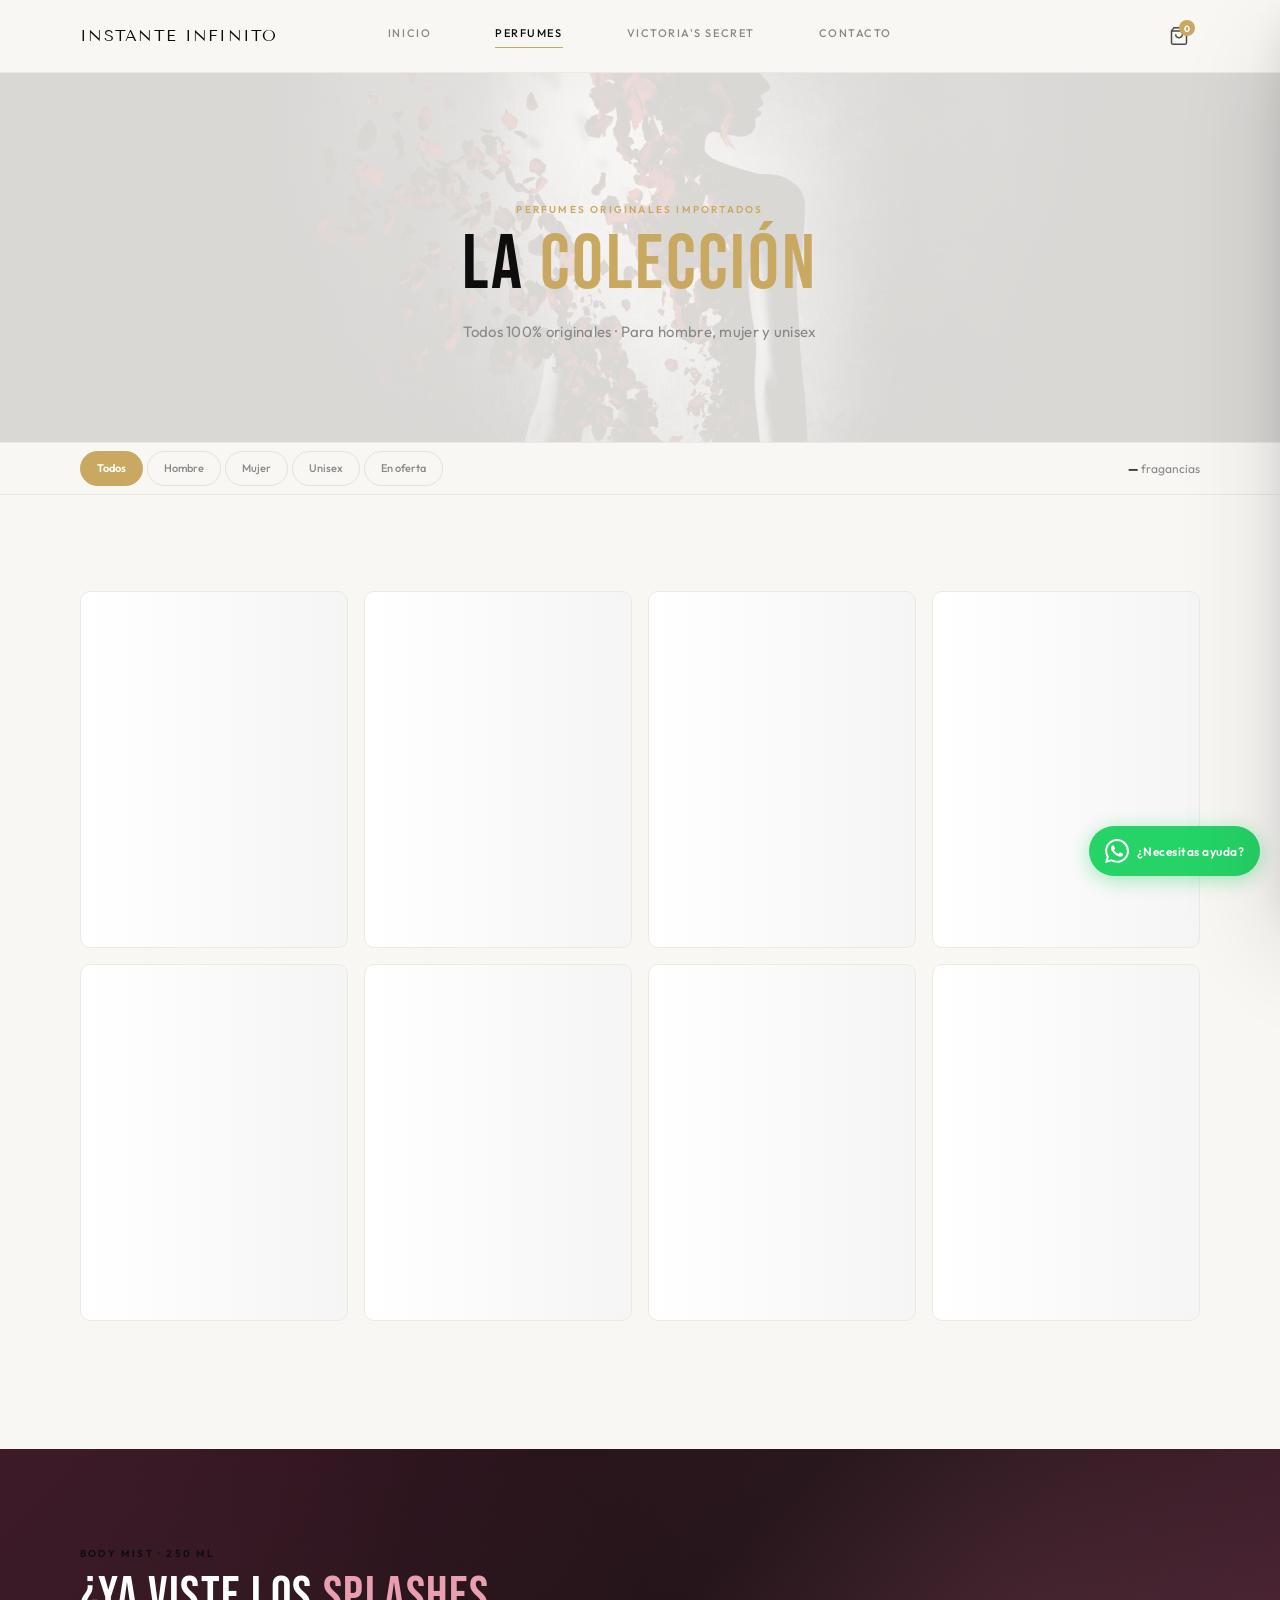
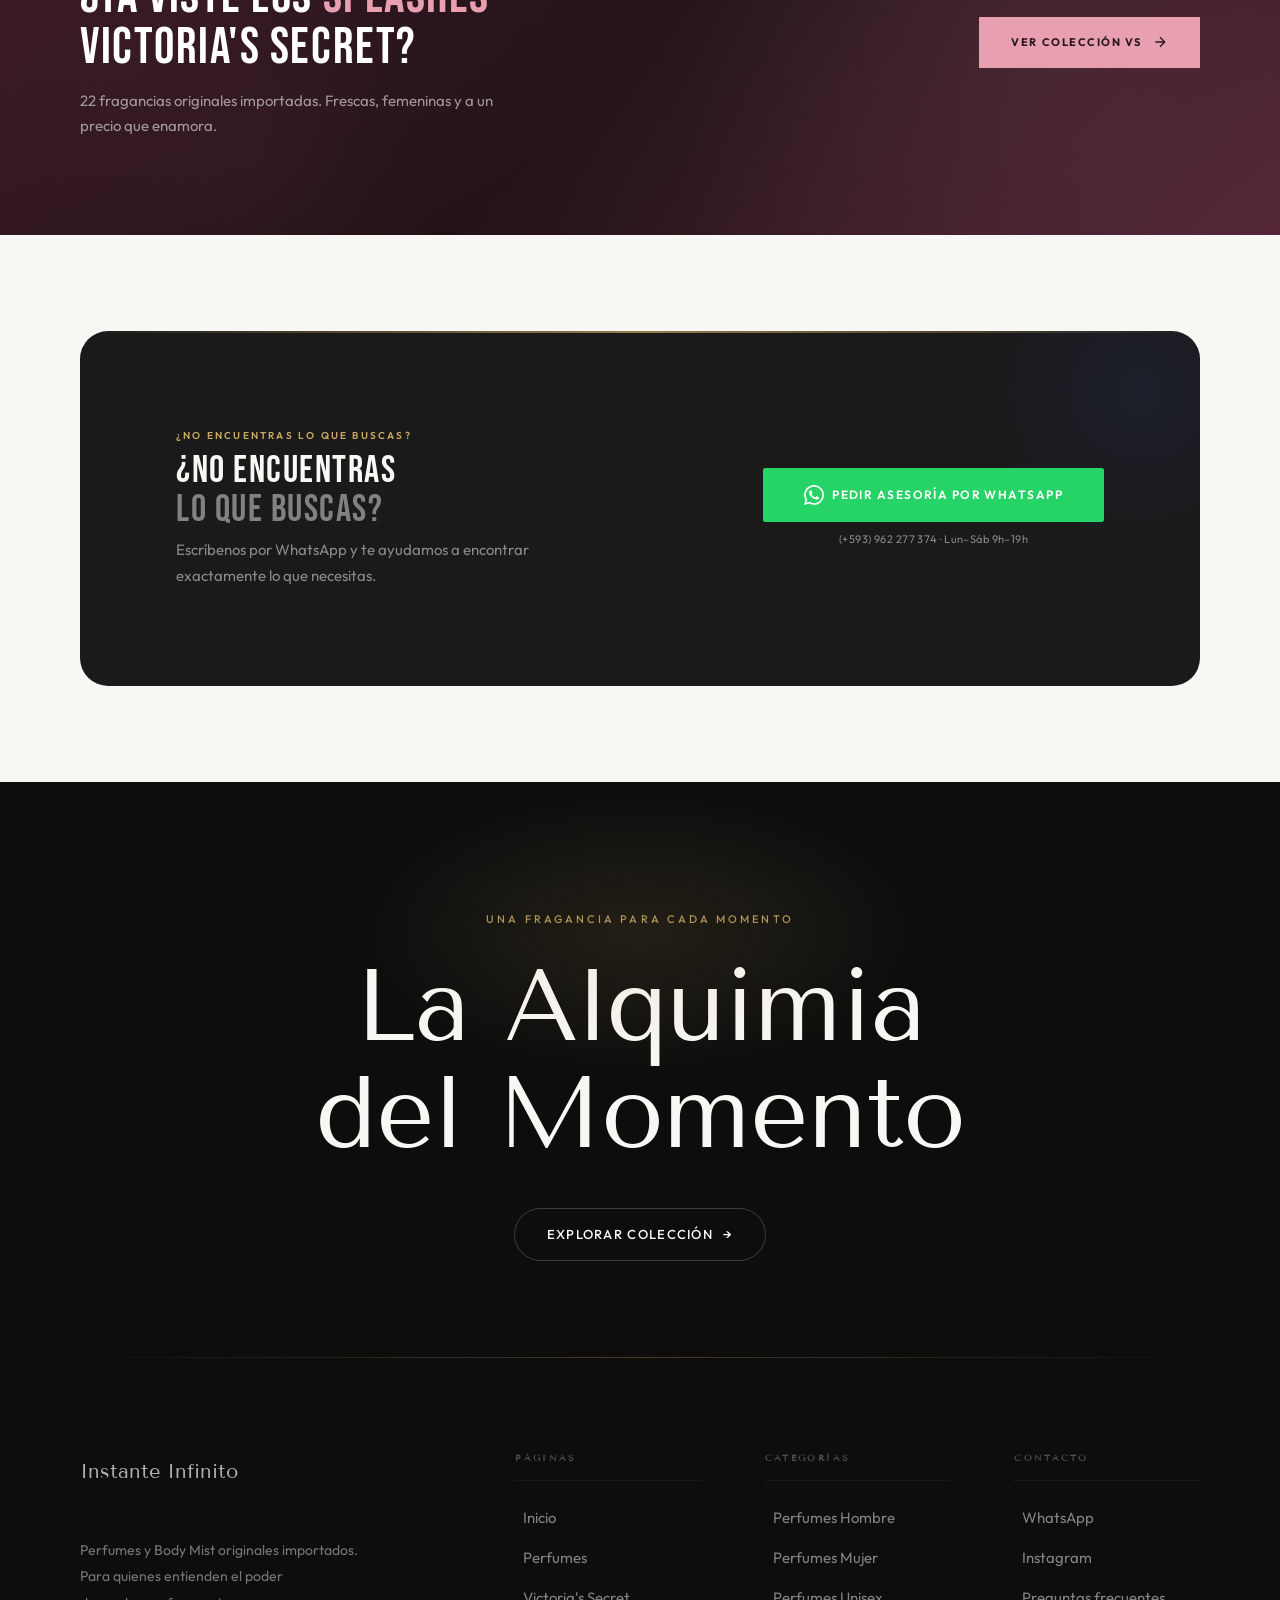
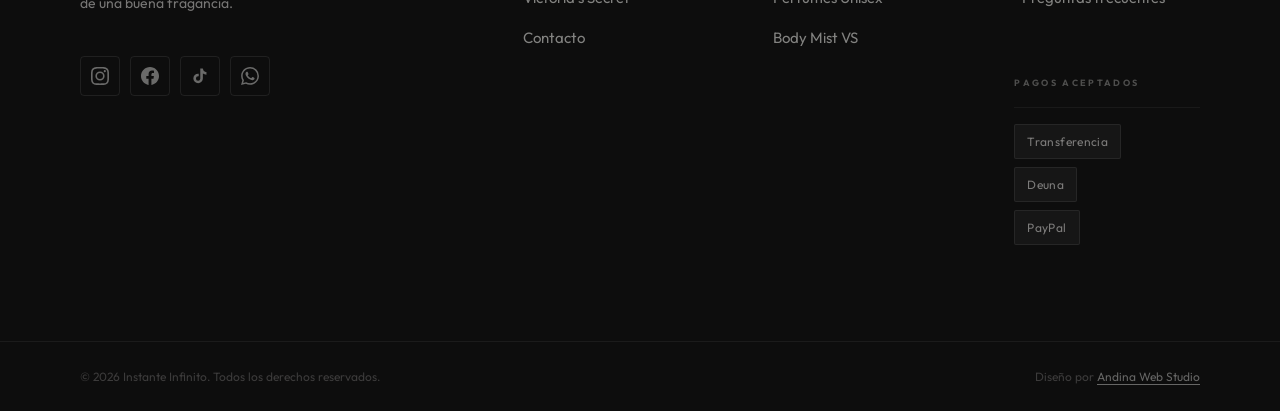
==== commit a83d7182: "Actualiza paleta a dorado champagne y limpia divisor de footer" ====
--- a/catalogo.html
+++ b/catalogo.html
@@ -181,8 +181,6 @@
   <!-- DIVISOR DORADO -->
   <div class="footer__divider-wrap">
     <div class="footer__divider-line"></div>
-    <span class="footer__divider-icon">✦</span>
-    <div class="footer__divider-line"></div>
   </div>
 
   <!-- GRID PRINCIPAL -->
--- a/styles.css
+++ b/styles.css
@@ -17,11 +17,11 @@
   --bg-dark-2:    #141414;
   --bg-dark-3:    #1c1c1c;
 
-  --accent:       #8b7355;   /* Tostado dorado — perfumería nicho */
-  --accent-dark:  #6b5540;
-  --accent-pale:  rgba(139, 115, 85, 0.08);
-  --accent-mid:   rgba(139, 115, 85, 0.15);
-  --accent-glow:  rgba(139, 115, 85, 0.25);
+  --accent:       #c9a961;   /* Dorado champagne — premium/lujo */
+  --accent-dark:  #a3813f;
+  --accent-pale:  rgba(201, 169, 97, 0.08);
+  --accent-mid:   rgba(201, 169, 97, 0.15);
+  --accent-glow:  rgba(201, 169, 97, 0.25);
 
   --text:         #0d0d0d;
   --text-soft:    #4a4a4a;
@@ -34,7 +34,7 @@
   --border:       #e4e1db;
   --border-soft:  #ece9e4;
   --border-dark:  #242424;
-  --border-accent:rgba(139,115,85,0.2);
+  --border-accent:rgba(201,169,97,0.2);
 
   --wa:           #25d366;
   --wa-dark:      #1ab955;
@@ -77,7 +77,7 @@
   --shadow-md: 0 8px 24px rgba(0,0,0,0.08), 0 2px 8px rgba(0,0,0,0.04);
   --shadow-lg: 0 24px 64px rgba(0,0,0,0.1), 0 8px 24px rgba(0,0,0,0.06);
   --shadow-xl: 0 48px 96px rgba(0,0,0,0.14), 0 16px 40px rgba(0,0,0,0.08);
-  --shadow-accent: 0 8px 32px rgba(67,97,238,0.28);
+  --shadow-accent: 0 8px 32px rgba(201,169,97,0.28);
 
   /* ── Transiciones ── */
   --ease:     cubic-bezier(0.4, 0, 0.2, 1);
@@ -889,7 +889,7 @@
 @media (hover: hover) and (pointer: fine) {
   .why-us__item:hover {
     border-color: var(--border-accent);
-    box-shadow: 0 8px 32px rgba(139,115,85,0.1);
+    box-shadow: 0 8px 32px rgba(201,169,97,0.1);
     transform: translateY(-4px);
   }
   .why-us__item:hover::before { opacity: 1; }
@@ -905,7 +905,7 @@
 @media (hover: none) {
   .why-us__item:active {
     border-color: var(--border-accent);
-    box-shadow: 0 4px 16px rgba(139,115,85,0.12);
+    box-shadow: 0 4px 16px rgba(201,169,97,0.12);
     transform: scale(0.98);
     transition: transform 0.1s, box-shadow 0.1s;
   }
@@ -990,8 +990,8 @@
 @media (hover: hover) and (pointer: fine) {
   .product-card:hover {
     box-shadow:
-      0 20px 48px rgba(139,115,85,0.14),
-      0 0 0 1px rgba(139,115,85,0.25);
+      0 20px 48px rgba(201,169,97,0.14),
+      0 0 0 1px rgba(201,169,97,0.25);
     transform: translateY(-4px);
   }
   .product-card:hover .product-card__img { transform: scale(1.06); }
@@ -1000,8 +1000,8 @@
   .product-card:active {
     transform: scale(0.97);
     box-shadow:
-      0 4px 16px rgba(139,115,85,0.18),
-      0 0 0 1.5px rgba(139,115,85,0.3);
+      0 4px 16px rgba(201,169,97,0.18),
+      0 0 0 1.5px rgba(201,169,97,0.3);
     transition: transform 0.1s, box-shadow 0.1s;
   }
 }
@@ -1707,7 +1707,7 @@
   transition: box-shadow var(--dur-base), transform var(--dur-slow) var(--expo);
 }
 .featured-cta-card:hover {
-  box-shadow: 0 8px 32px rgba(139,115,85,0.18);
+  box-shadow: 0 8px 32px rgba(201,169,97,0.18);
   transform: translateY(-4px);
 }
 /* Número decorativo de fondo */
@@ -2058,7 +2058,7 @@
   position: absolute;
   top: 0; left: 50%; transform: translateX(-50%);
   width: 600px; height: 300px;
-  background: radial-gradient(ellipse at center, rgba(139,115,85,0.12) 0%, transparent 70%);
+  background: radial-gradient(ellipse at center, rgba(201,169,97,0.12) 0%, transparent 70%);
   pointer-events: none;
 }
 .footer__hero-label {
@@ -2101,20 +2101,12 @@
 
 /* DIVISOR DORADO */
 .footer__divider-wrap {
-  display: flex; align-items: center; gap: var(--space-md);
   padding: 0 var(--space-xl);
   margin-bottom: var(--space-2xl);
 }
 .footer__divider-line {
-  flex: 1;
   height: 1px;
-  background: linear-gradient(90deg, transparent, rgba(139,115,85,0.3), transparent);
-}
-.footer__divider-icon {
-  font-size: 0.75rem;
-  color: var(--accent);
-  opacity: 0.7;
-  flex-shrink: 0;
+  background: linear-gradient(90deg, transparent, rgba(201,169,97,0.3), transparent);
 }
 
 /* GRID PRINCIPAL */
@@ -2157,7 +2149,7 @@
 .footer__social-link:hover {
   color: var(--text-inv);
   border-color: var(--accent);
-  background: rgba(139,115,85,0.1);
+  background: rgba(201,169,97,0.1);
   transform: translateY(-2px);
 }
 
@@ -2678,8 +2670,8 @@
   .product-card:active {
     transform: scale(0.97);
     box-shadow:
-      0 4px 16px rgba(139,115,85,0.18),
-      0 0 0 1.5px rgba(139,115,85,0.3);
+      0 4px 16px rgba(201,169,97,0.18),
+      0 0 0 1.5px rgba(201,169,97,0.3);
   }
   /* Animación escalonada móvil */
   .product-card:nth-child(odd)  { animation-delay: 0ms; }
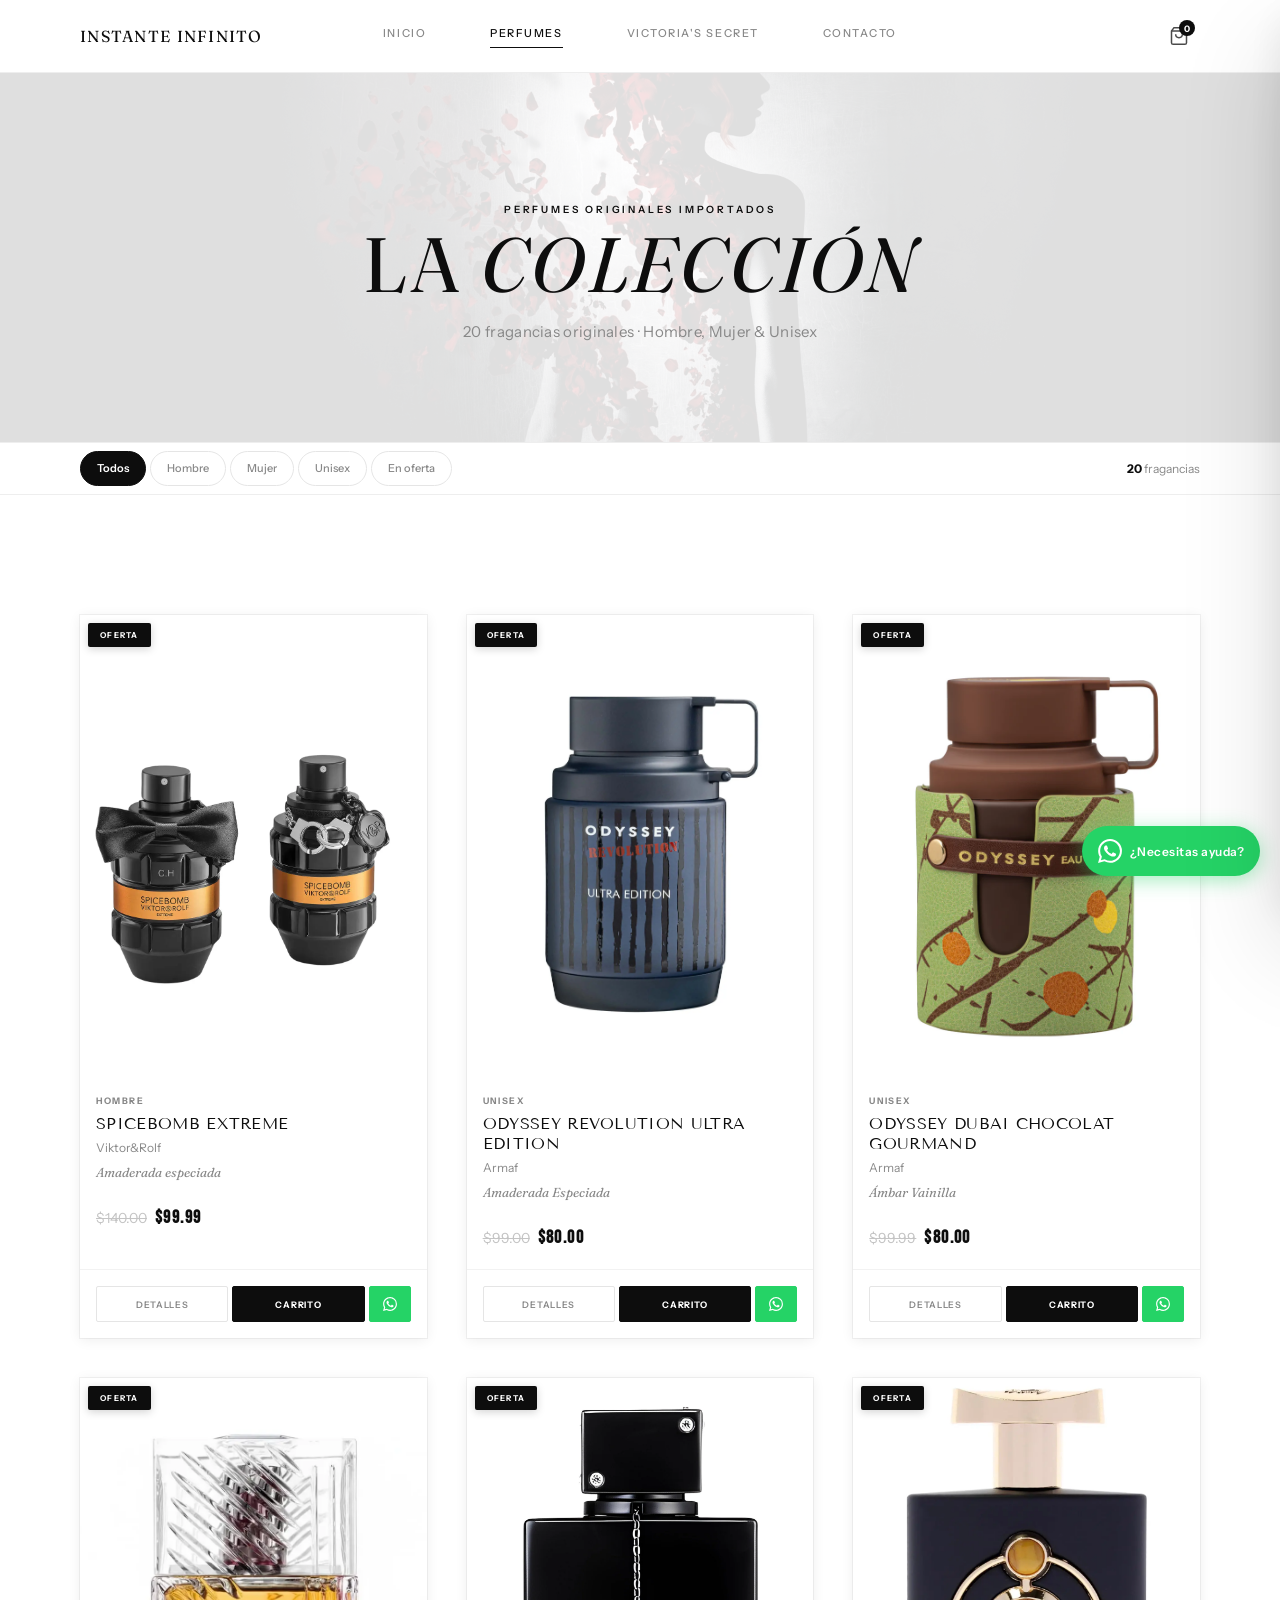
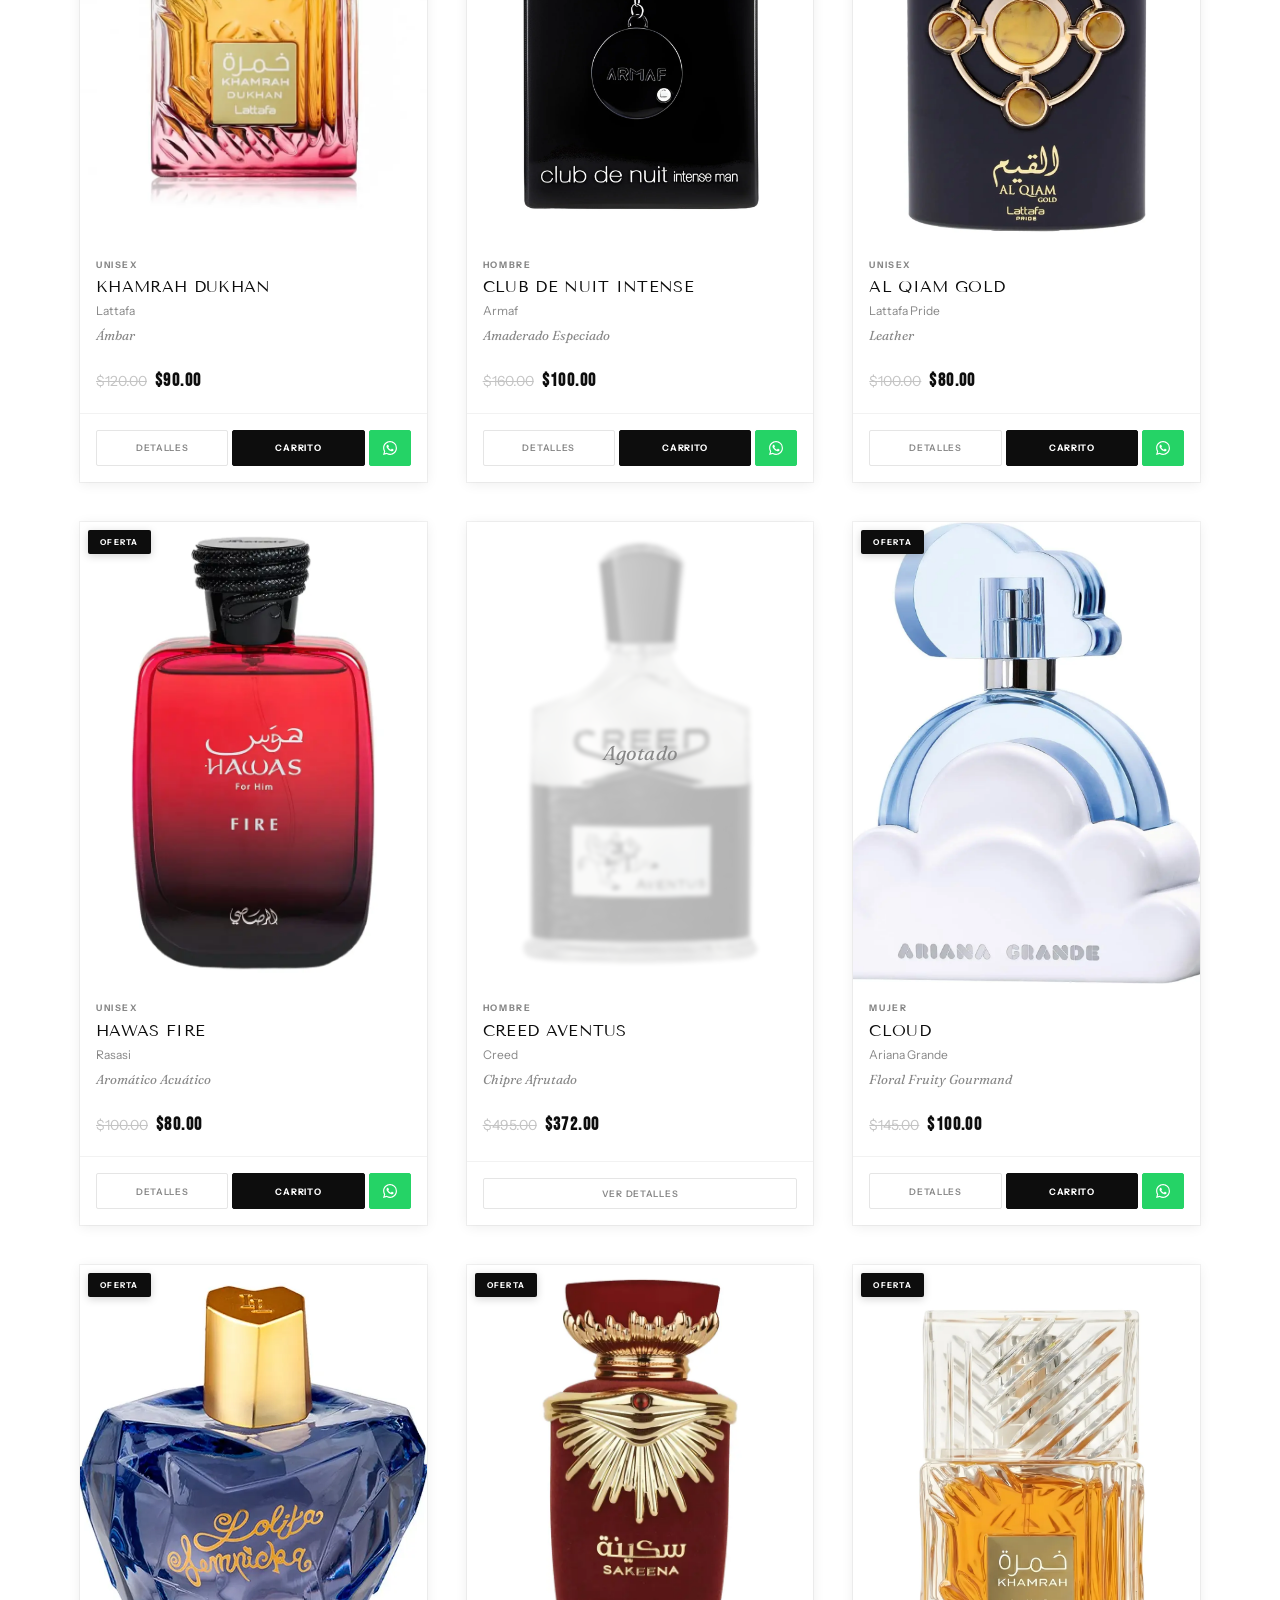
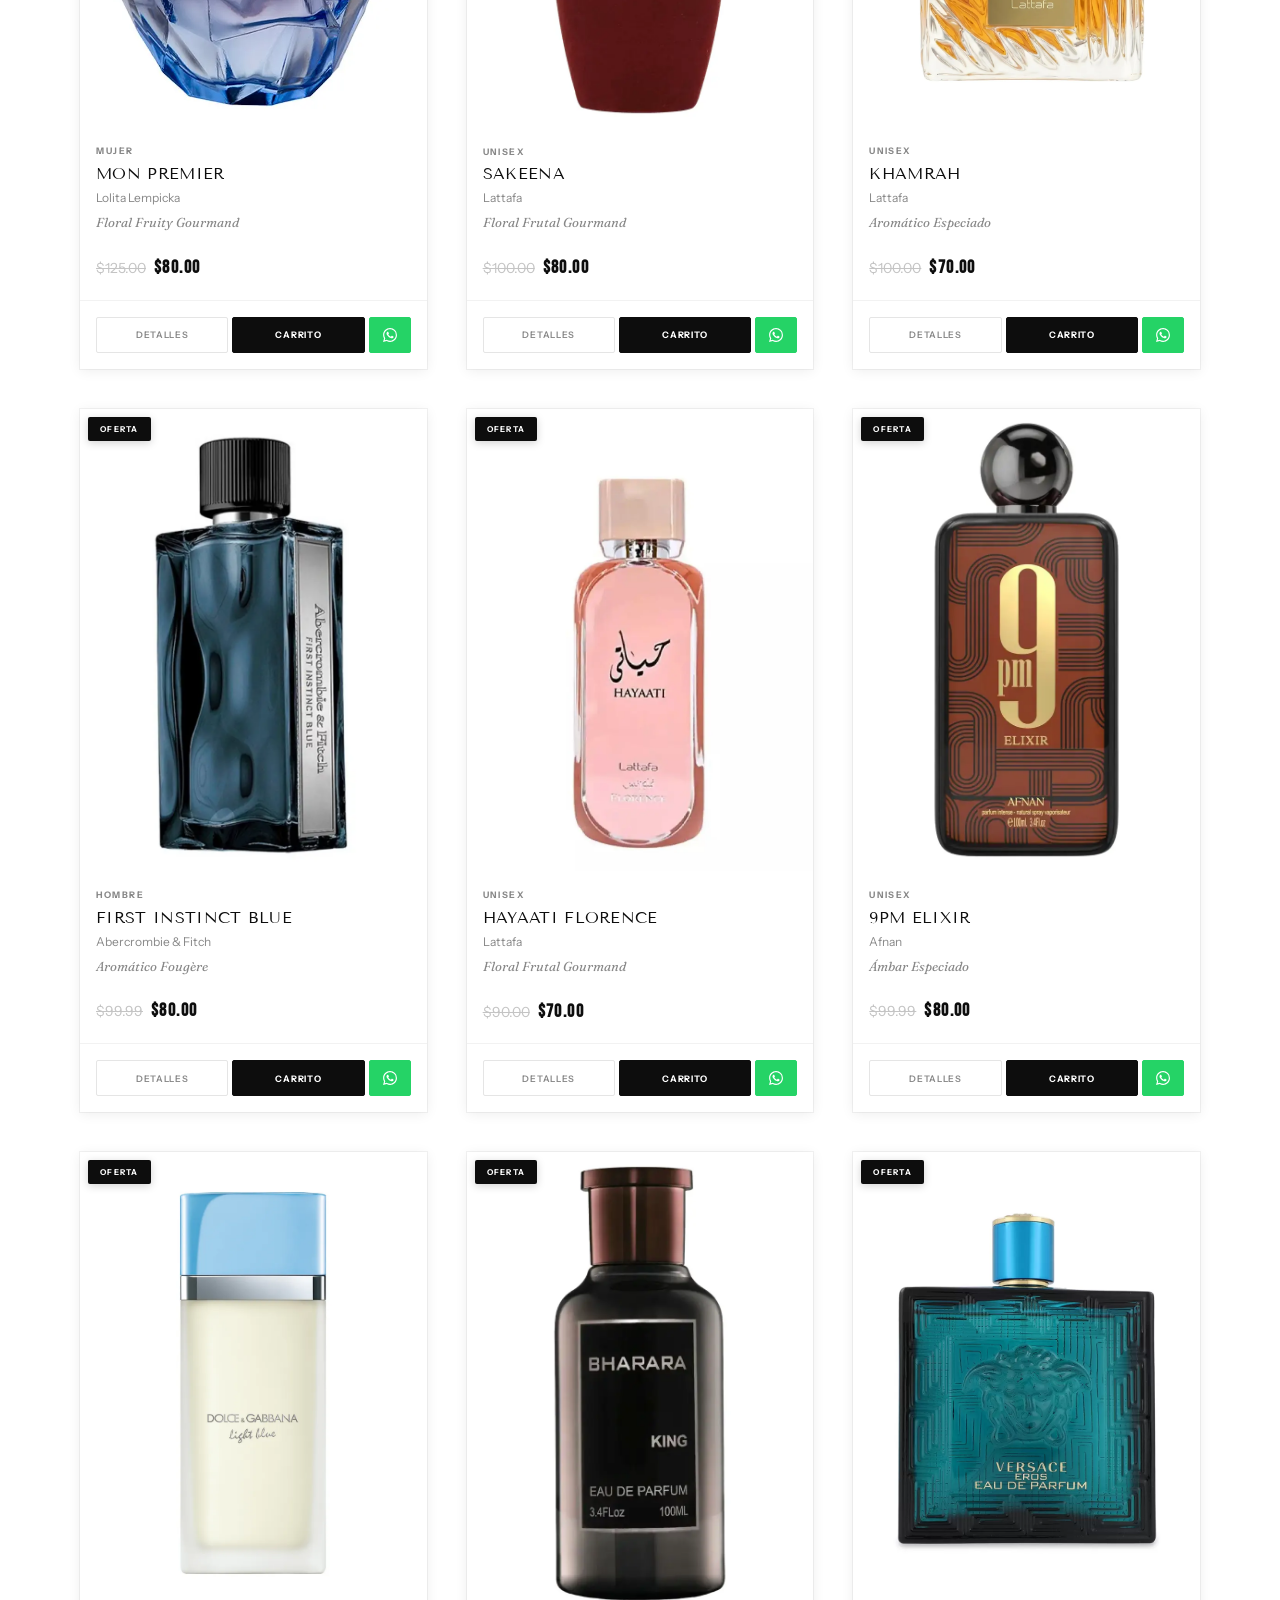
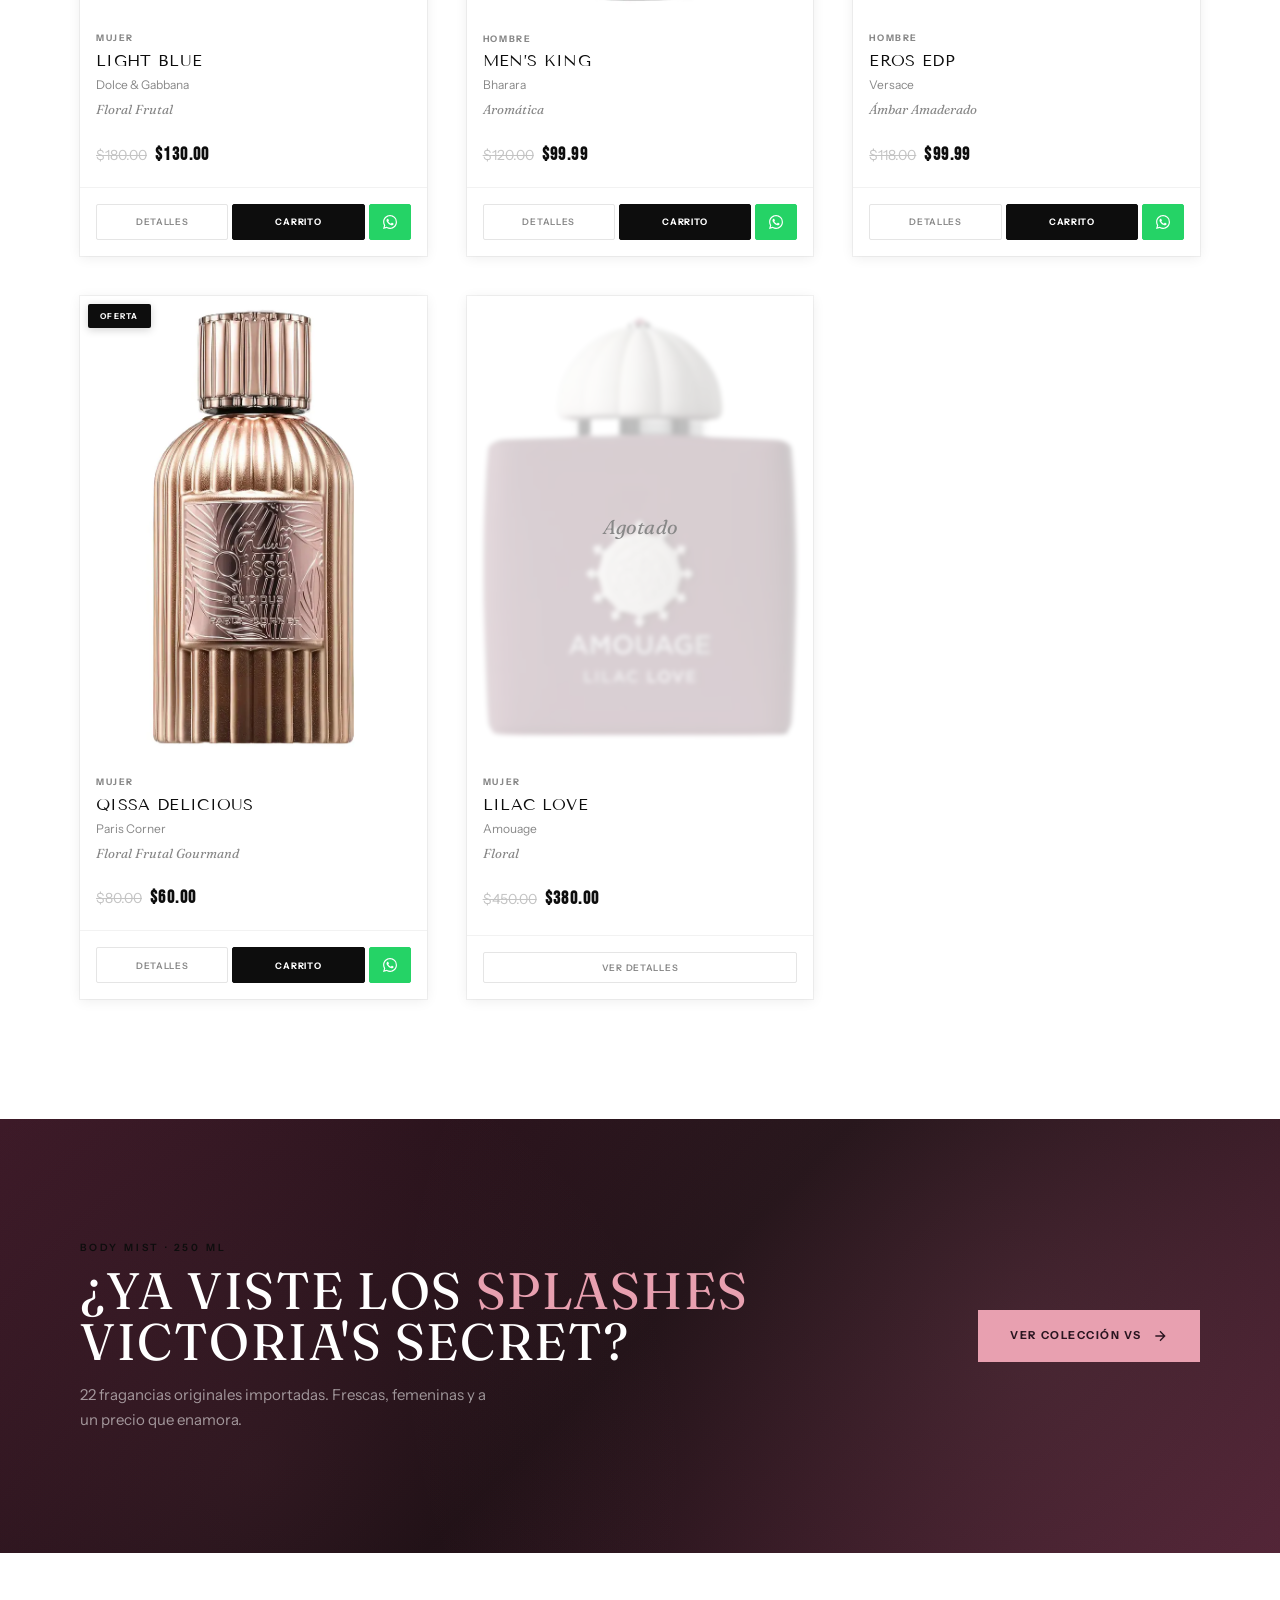
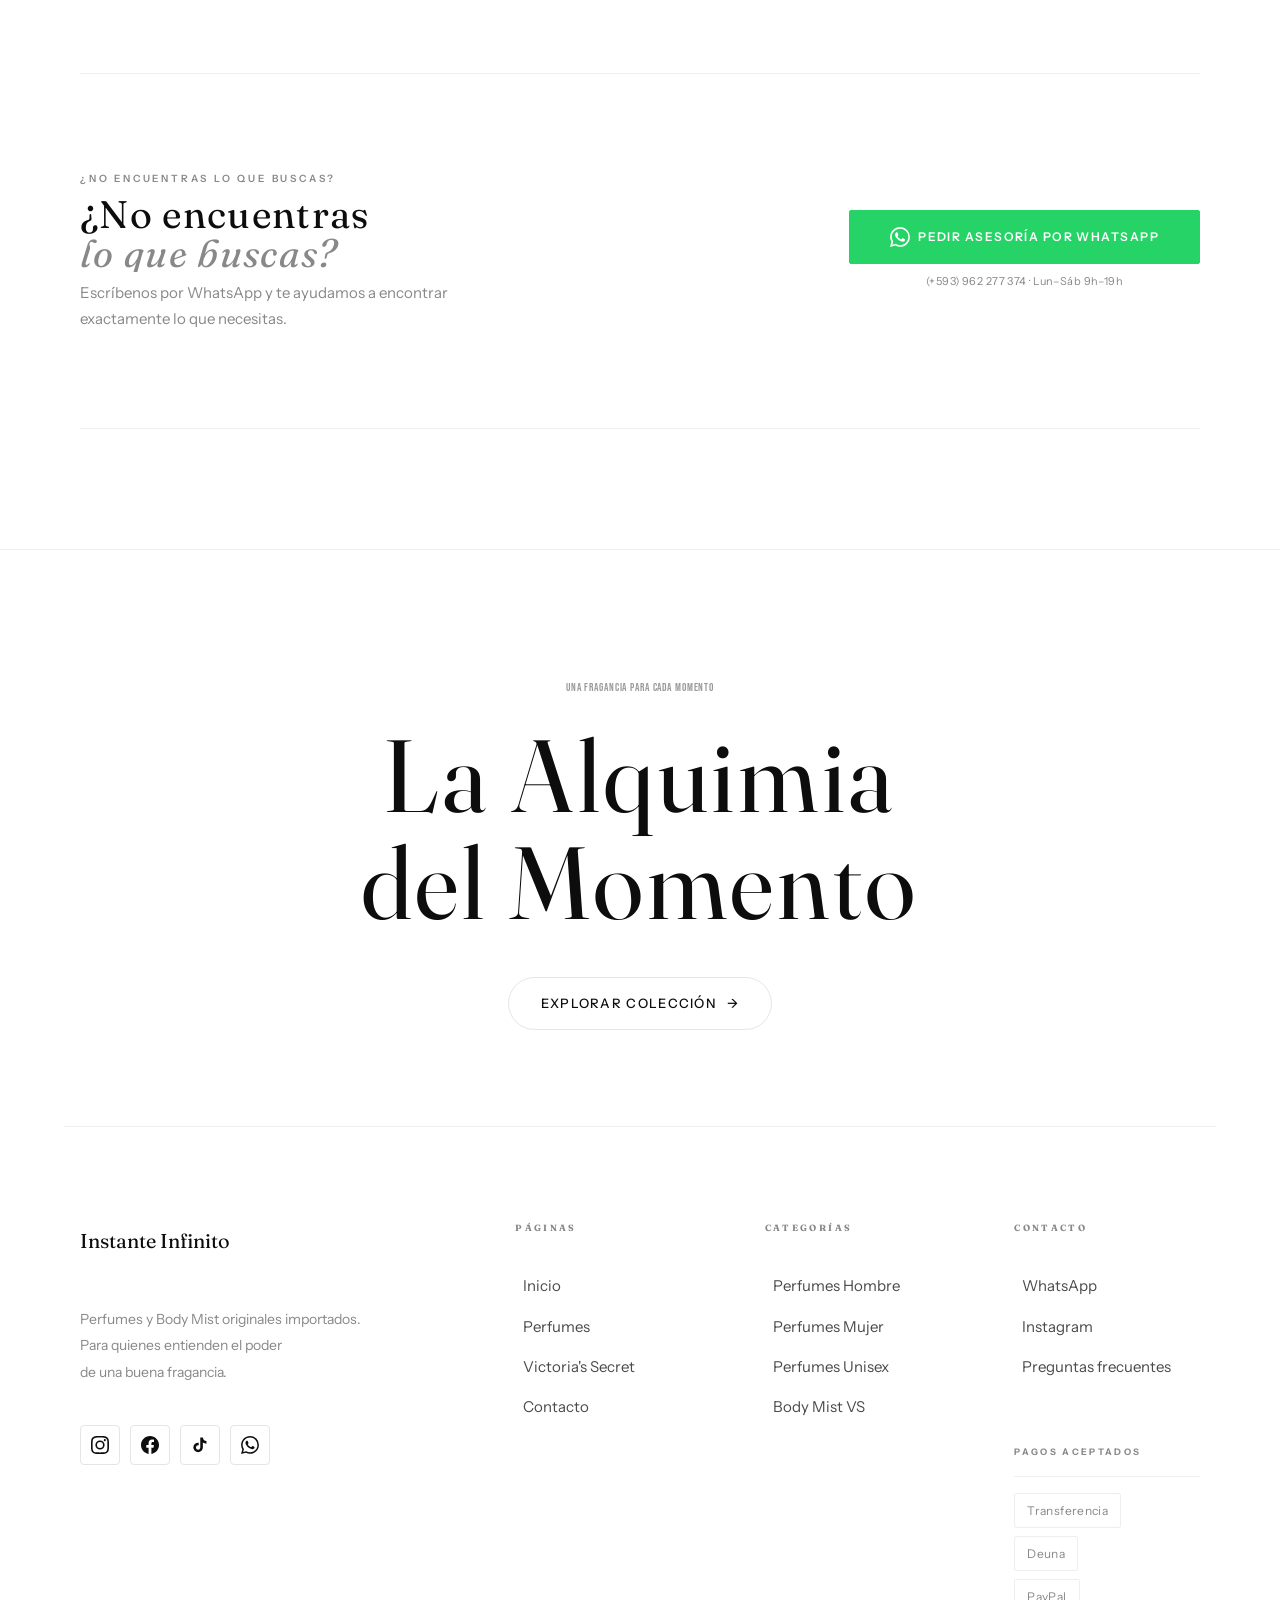
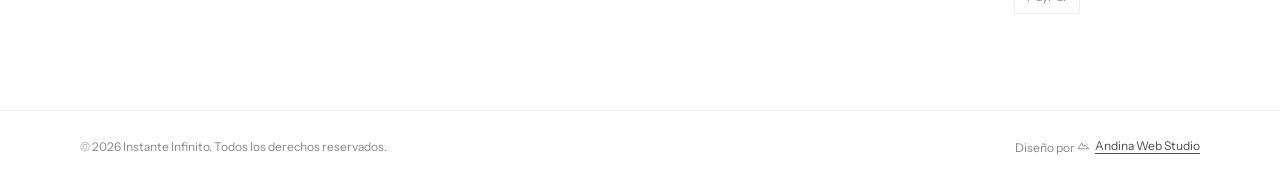
==== commit 2944679d: "Rediseño completo: paleta blanco/negro, tipografía editorial, cursor personalizado, wishlist y más" ====
--- a/catalogo.html
+++ b/catalogo.html
@@ -15,16 +15,19 @@
   <meta name="geo.position" content="-0.1807;-78.4678">
   <meta name="ICBM" content="-0.1807, -78.4678">
 
-  <link rel="icon" type="image/svg+xml" href="[data-uri]">
+  <link rel="icon" type="image/svg+xml" href="[data-uri]">
   <link rel="preconnect" href="https://fonts.googleapis.com" />
   <link rel="preconnect" href="https://fonts.gstatic.com" crossorigin />
-  <link href="https://fonts.googleapis.com/css2?family=Bebas+Neue&family=Tenor+Sans&family=Outfit:wght@300;400;500;600;700&display=swap" rel="stylesheet" />
+  <link href="https://fonts.googleapis.com/css2?family=Bebas+Neue&family=Tenor+Sans&family=Fraunces:ital,opsz,wght@0,9..144,300;0,9..144,400;0,9..144,500;1,9..144,400;1,9..144,500&family=Instrument+Sans:ital,wght@0,400;0,500;0,600;1,400&display=swap" rel="stylesheet" />
 
   <link rel="stylesheet" href="https://cdnjs.cloudflare.com/ajax/libs/animate.css/4.1.1/animate.min.css"/>
   <link rel="stylesheet" href="https://unpkg.com/aos@2.3.4/dist/aos.css" />
   <link rel="stylesheet" href="styles.css" />
+  <link rel="stylesheet" href="steroids.css" />
 </head>
 <body>
+<div id="iiPreloader" aria-hidden="true"><span id="iiPreloader__word">Instante Infinito</span><span id="iiPreloader__line"></span></div>
+<noscript><style>#iiPreloader{display:none}</style></noscript>
 
 <!-- BANNER -->
 <!-- HEADER -->
@@ -72,7 +75,7 @@
   <div class="container">
     <div class="page-hero__inner" data-aos="fade-up">
       <p class="eyebrow">Perfumes originales importados</p>
-      <h1 class="page-hero__title">La <em>colección</em></h1>
+      <h1 class="page-hero__title" data-wipe>La <em>colección</em></h1>
       <p class="page-hero__sub" id="catalogSubtitle">Todos 100% originales · Para hombre, mujer y unisex</p>
     </div>
   </div>
@@ -145,16 +148,16 @@
   </div>
 </section>
 
-<section class="cta-section section-spacing" data-aos="fade-up">
+<section class="cta-section section-spacing has-grain" data-aos="fade-up">
   <div class="container">
     <div class="cta-section__inner">
       <div class="cta-section__copy">
         <p class="eyebrow">¿No encuentras lo que buscas?</p>
-        <h2 class="cta-section__title">¿No encuentras<br><em>lo que buscas?</em></h2>
+        <h2 class="cta-section__title" data-wipe>¿No encuentras<br><em>lo que buscas?</em></h2>
         <p class="cta-section__text">Escríbenos por WhatsApp y te ayudamos a encontrar exactamente lo que necesitas.</p>
       </div>
       <div class="cta-section__action">
-        <a href="#" class="btn btn--wa btn--wa-lg" id="ctaWaLink">
+        <a href="#" class="btn btn--wa btn--wa-lg" data-magnetic id="ctaWaLink">
           <svg width="20" height="20" viewBox="0 0 24 24" fill="currentColor"><path d="M17.472 14.382c-.297-.149-1.758-.867-2.03-.967-.273-.099-.471-.148-.67.15-.197.297-.767.966-.94 1.164-.173.199-.347.223-.644.075-.297-.15-1.255-.463-2.39-1.475-.883-.788-1.48-1.761-1.653-2.059-.173-.297-.018-.458.13-.606.134-.133.298-.347.446-.52.149-.174.198-.298.298-.497.099-.198.05-.371-.025-.52-.075-.149-.669-1.612-.916-2.207-.242-.579-.487-.5-.669-.51-.173-.008-.371-.01-.57-.01-.198 0-.52.074-.792.372-.272.297-1.04 1.016-1.04 2.479 0 1.462 1.065 2.875 1.213 3.074.149.198 2.096 3.2 5.077 4.487.709.306 1.262.489 1.694.625.712.227 1.36.195 1.871.118.571-.085 1.758-.719 2.006-1.413.248-.694.248-1.289.173-1.413-.074-.124-.272-.198-.57-.347m-5.421 7.403h-.004a9.87 9.87 0 01-5.031-1.378l-.361-.214-3.741.982.998-3.648-.235-.374a9.86 9.86 0 01-1.51-5.26c.001-5.45 4.436-9.884 9.888-9.884 2.64 0 5.122 1.03 6.988 2.898a9.825 9.825 0 012.893 6.994c-.003 5.45-4.437 9.884-9.885 9.884m8.413-18.297A11.815 11.815 0 0012.05 0C5.495 0 .16 5.335.157 11.892c0 2.096.547 4.142 1.588 5.945L.057 24l6.305-1.654a11.882 11.882 0 005.683 1.448h.005c6.554 0 11.890-5.335 11.893-11.893a11.821 11.821 0 00-3.48-8.413z"/></svg>
           Pedir asesoría por WhatsApp
         </a>
@@ -167,14 +170,14 @@
 </main>
 
 <!-- FOOTER -->
-<footer class="footer" role="contentinfo">
+<footer class="footer has-grain" role="contentinfo">
 
   <!-- HERO STATEMENT -->
   <div class="footer__hero">
     <div class="container">
       <p class="footer__hero-label">Una fragancia para cada momento</p>
-      <h2 class="footer__hero-title">La Alquimia<br>del Momento</h2>
-      <a href="catalogo.html" class="footer__hero-cta">Explorar colección</a>
+      <h2 class="footer__hero-title" data-wipe>La Alquimia<br>del Momento</h2>
+      <a href="catalogo.html" class="footer__hero-cta" data-magnetic>Explorar colección</a>
     </div>
   </div>
 
@@ -254,7 +257,12 @@
     <div class="container footer__bottom-inner">
       <p class="footer__copy">© 2026 Instante Infinito. Todos los derechos reservados.</p>
       <p class="footer__credit">
-        Diseño por <a href="https://andinawebstudio.com" target="_blank" rel="noopener noreferrer" class="footer__credit-link">Andina Web Studio</a>
+        Diseño por <a href="https://andinawebstudio.com" target="_blank" rel="noopener noreferrer" class="footer__credit-link">
+          <svg class="footer-credit-icon" viewBox="0 0 24 24" fill="none" aria-hidden="true">
+            <path d="M2 18l6.5-10 4 6 2-3L22 18H2z" stroke="currentColor" stroke-width="1.4" stroke-linejoin="round"/>
+            <path d="M8.5 8l1.4 1.6M17.5 9l1.1 1.4" stroke="currentColor" stroke-width="1.4" stroke-linecap="round"/>
+          </svg>
+          Andina Web Studio</a>
       </p>
     </div>
   </div>
@@ -308,5 +316,6 @@
       offset: 40
     });
   </script>
+<script src="steroids.js"></script>
 </body>
 </html>
--- a/styles.css
+++ b/styles.css
@@ -8,40 +8,40 @@
    1. VARIABLES
    ============================================================ */
 :root {
-  /* ── Paleta (sin cambios) ── */
-  --bg:           #f9f7f4;
-  --bg-off:       #f2f0ec;
+  /* ── Paleta — blanco/negro premium (antes crema+dorado) ── */
+  --bg:           #ffffff;
+  --bg-off:       #fafafa;
   --bg-card:      #ffffff;
   --bg-dark:      #0d0d0d;
   --bg-section-dark: #1a1a1a;  /* CTA y footer — menos agresivo */
   --bg-dark-2:    #141414;
   --bg-dark-3:    #1c1c1c;
 
-  --accent:       #c9a961;   /* Dorado champagne — premium/lujo */
-  --accent-dark:  #a3813f;
-  --accent-pale:  rgba(201, 169, 97, 0.08);
-  --accent-mid:   rgba(201, 169, 97, 0.15);
-  --accent-glow:  rgba(201, 169, 97, 0.25);
+  --accent:       #0d0d0d;   /* Antes dorado — ahora negro puro */
+  --accent-dark:  #000000;
+  --accent-pale:  rgba(13, 13, 13, 0.05);
+  --accent-mid:   rgba(13, 13, 13, 0.1);
+  --accent-glow:  rgba(13, 13, 13, 0.15);
 
   --text:         #0d0d0d;
   --text-soft:    #4a4a4a;
   --text-muted:   #888888;
   --text-dim:     #c4c4c4;
-  --text-inv:     #f8f7f4;
-  --text-inv-50:  rgba(248,247,244,0.5);
-  --text-inv-70:  rgba(248,247,244,0.7);
-
-  --border:       #e4e1db;
-  --border-soft:  #ece9e4;
+  --text-inv:     #ffffff;
+  --text-inv-50:  rgba(255,255,255,0.5);
+  --text-inv-70:  rgba(255,255,255,0.7);
+
+  --border:       #e5e5e5;
+  --border-soft:  #eeeeee;
   --border-dark:  #242424;
-  --border-accent:rgba(201,169,97,0.2);
+  --border-accent:rgba(13,13,13,0.15);
 
   --wa:           #25d366;
   --wa-dark:      #1ab955;
 
-  --badge-hot:    #c0392b;
-  --badge-new:    #5c6b4a;  /* Verde oliva para 'Nuevo' */
-  --badge-offer:  #b45309;
+  --badge-hot:    #0d0d0d;
+  --badge-new:    #0d0d0d;
+  --badge-offer:  #0d0d0d;
   --badge-sold:   #9ca3af;
 
   /* ── Tipografía ── */
@@ -77,7 +77,7 @@
   --shadow-md: 0 8px 24px rgba(0,0,0,0.08), 0 2px 8px rgba(0,0,0,0.04);
   --shadow-lg: 0 24px 64px rgba(0,0,0,0.1), 0 8px 24px rgba(0,0,0,0.06);
   --shadow-xl: 0 48px 96px rgba(0,0,0,0.14), 0 16px 40px rgba(0,0,0,0.08);
-  --shadow-accent: 0 8px 32px rgba(201,169,97,0.28);
+  --shadow-accent: 0 8px 32px rgba(13,13,13,0.28);
 
   /* ── Transiciones ── */
   --ease:     cubic-bezier(0.4, 0, 0.2, 1);
@@ -343,7 +343,7 @@
   position: sticky;
   top: 0;
   z-index: 100;
-  background: rgba(248,247,244,0.94);
+  background: rgba(255,255,255,0.94);
   backdrop-filter: blur(24px);
   -webkit-backdrop-filter: blur(24px);
   border-bottom: 1px solid var(--border-soft);
@@ -524,6 +524,7 @@
 .hero {
   position: relative;
   height: 92vh;
+  height: 92dvh;
   min-height: 520px;
   max-height: 980px;
   overflow: hidden;
@@ -889,7 +890,7 @@
 @media (hover: hover) and (pointer: fine) {
   .why-us__item:hover {
     border-color: var(--border-accent);
-    box-shadow: 0 8px 32px rgba(201,169,97,0.1);
+    box-shadow: 0 8px 32px rgba(13,13,13,0.1);
     transform: translateY(-4px);
   }
   .why-us__item:hover::before { opacity: 1; }
@@ -905,7 +906,7 @@
 @media (hover: none) {
   .why-us__item:active {
     border-color: var(--border-accent);
-    box-shadow: 0 4px 16px rgba(201,169,97,0.12);
+    box-shadow: 0 4px 16px rgba(13,13,13,0.12);
     transform: scale(0.98);
     transition: transform 0.1s, box-shadow 0.1s;
   }
@@ -936,9 +937,9 @@
 /* ============================================================
    12. PRODUCT CARD
    ============================================================ */
-.products-grid { display: grid; gap: var(--space-sm); }
+.products-grid { display: grid; gap: var(--space-lg); }
 .products-grid--featured { grid-template-columns: repeat(4, 1fr); grid-auto-rows: 1fr; }
-.products-grid--catalog  { grid-template-columns: repeat(4, 1fr); }
+.products-grid--catalog  { grid-template-columns: repeat(3, 1fr); }
 
 /* Skeleton loader */
 .card-skeleton {
@@ -990,8 +991,8 @@
 @media (hover: hover) and (pointer: fine) {
   .product-card:hover {
     box-shadow:
-      0 20px 48px rgba(201,169,97,0.14),
-      0 0 0 1px rgba(201,169,97,0.25);
+      0 20px 48px rgba(13,13,13,0.14),
+      0 0 0 1px rgba(13,13,13,0.25);
     transform: translateY(-4px);
   }
   .product-card:hover .product-card__img { transform: scale(1.06); }
@@ -1000,8 +1001,8 @@
   .product-card:active {
     transform: scale(0.97);
     box-shadow:
-      0 4px 16px rgba(201,169,97,0.18),
-      0 0 0 1.5px rgba(201,169,97,0.3);
+      0 4px 16px rgba(13,13,13,0.18),
+      0 0 0 1.5px rgba(13,13,13,0.3);
     transition: transform 0.1s, box-shadow 0.1s;
   }
 }
@@ -1058,7 +1059,7 @@
 
 .product-card__soldout-overlay {
   position: absolute; inset: 0; z-index: 3;
-  background: rgba(248,247,244,0.7);
+  background: rgba(255,255,255,0.7);
   backdrop-filter: blur(2px);
   display: flex; align-items: center; justify-content: center;
   font-family: var(--font-display);
@@ -1299,7 +1300,7 @@
 }
 .modal__thumb-auth-label {
   position: absolute; bottom: 0; left: 0; right: 0;
-  background: rgba(67,97,238,0.88);
+  background: rgba(13,13,13,0.85);
   color: #fff;
   font-size: 7px; font-weight: 700;
   text-transform: uppercase;
@@ -1702,12 +1703,13 @@
   display: flex;
   flex-direction: column;
   position: relative;
+  min-width: 0;
   animation: cardIn 0.5s var(--expo) both;
   animation-delay: 320ms;
   transition: box-shadow var(--dur-base), transform var(--dur-slow) var(--expo);
 }
 .featured-cta-card:hover {
-  box-shadow: 0 8px 32px rgba(201,169,97,0.18);
+  box-shadow: 0 8px 32px rgba(13,13,13,0.18);
   transform: translateY(-4px);
 }
 /* Número decorativo de fondo */
@@ -1729,6 +1731,7 @@
   flex-direction: column;
   gap: var(--space-sm);
   flex: 1;
+  min-width: 0;
   justify-content: center;
   position: relative;
   z-index: 1;
@@ -1744,10 +1747,12 @@
   font-family: var(--font-hero);
   font-size: clamp(1.6rem, 2.5vw, 2.2rem);
   font-weight: 400;
-  line-height: 1.0;
+  line-height: 1.05;
   letter-spacing: 0.04em;
   text-transform: uppercase;
   color: var(--text);
+  overflow-wrap: break-word;
+  word-break: break-word;
 }
 .featured-cta-card__text {
   font-size: 0.8125rem;
@@ -1798,7 +1803,7 @@
   position: sticky;
   top: var(--header-h);
   z-index: 50;
-  background: rgba(248,247,244,0.96);
+  background: rgba(255,255,255,0.96);
   backdrop-filter: blur(16px);
   border-bottom: 1px solid var(--border-soft);
   padding: var(--space-xs) 0;
@@ -2058,7 +2063,7 @@
   position: absolute;
   top: 0; left: 50%; transform: translateX(-50%);
   width: 600px; height: 300px;
-  background: radial-gradient(ellipse at center, rgba(201,169,97,0.12) 0%, transparent 70%);
+  background: radial-gradient(ellipse at center, rgba(13,13,13,0.12) 0%, transparent 70%);
   pointer-events: none;
 }
 .footer__hero-label {
@@ -2106,7 +2111,7 @@
 }
 .footer__divider-line {
   height: 1px;
-  background: linear-gradient(90deg, transparent, rgba(201,169,97,0.3), transparent);
+  background: linear-gradient(90deg, transparent, rgba(13,13,13,0.3), transparent);
 }
 
 /* GRID PRINCIPAL */
@@ -2149,7 +2154,7 @@
 .footer__social-link:hover {
   color: var(--text-inv);
   border-color: var(--accent);
-  background: rgba(201,169,97,0.1);
+  background: rgba(13,13,13,0.1);
   transform: translateY(-2px);
 }
 
@@ -2464,8 +2469,8 @@
   .trust-bar__inner { padding: 0 var(--space-md); }
   .trust-bar__item { padding: 0 var(--space-md); }
 
-  .products-grid--featured,
-  .products-grid--catalog { grid-template-columns: repeat(3, 1fr); }
+  .products-grid--featured { grid-template-columns: repeat(3, 1fr); }
+  .products-grid--catalog { grid-template-columns: repeat(2, 1fr); }
 
   .why-us__grid { grid-template-columns: repeat(2, 1fr); }
   .footer__grid { grid-template-columns: 1fr 1fr; gap: var(--space-lg); }
@@ -2543,7 +2548,7 @@
   .why-us__item { padding: var(--space-lg) var(--space-sm); }
 
   /* Catálogo */
-  .products-grid--catalog { grid-template-columns: repeat(2, 1fr); gap: 8px; }
+  .products-grid--catalog { grid-template-columns: repeat(2, 1fr); gap: var(--space-md); }
   /* En 2 columnas ocultar texto secundario para no saturar */
   .products-grid--catalog .product-card__brand { display: none; }
   .products-grid--catalog .product-card__family { display: none; }
@@ -2670,8 +2675,8 @@
   .product-card:active {
     transform: scale(0.97);
     box-shadow:
-      0 4px 16px rgba(201,169,97,0.18),
-      0 0 0 1.5px rgba(201,169,97,0.3);
+      0 4px 16px rgba(13,13,13,0.18),
+      0 0 0 1.5px rgba(13,13,13,0.3);
   }
   /* Animación escalonada móvil */
   .product-card:nth-child(odd)  { animation-delay: 0ms; }
--- a/steroids.css
+++ b/steroids.css
@@ -0,0 +1,609 @@
+/* Capa de arte adicional — carga después de styles.css/vs-styles.css */
+
+:root{
+  --accent-wine:      #5c1626;
+  --accent-wine-soft: rgba(92,22,38,.10);
+  --ease-editorial:   cubic-bezier(.16,1,.3,1);
+  --grain-opacity:    .045;
+}
+
+@media (prefers-reduced-motion: reduce){
+  :root{ --grain-opacity:.03; }
+}
+
+/* Selección / scrollbar */
+::selection{ background:var(--accent); color:#0d0d0d; }
+html{ scrollbar-width:thin; scrollbar-color:var(--accent-dark) transparent; }
+::-webkit-scrollbar{ width:8px; height:8px; }
+::-webkit-scrollbar-track{ background:transparent; }
+::-webkit-scrollbar-thumb{ background:var(--accent-dark); border-radius:99px; }
+::-webkit-scrollbar-thumb:hover{ background:var(--accent); }
+
+/* Tipografía — hero/CTA/page-hero en serif editorial, cifras en Bebas */
+:root{ --font-hero: 'Tenor Sans', Georgia, serif; }
+
+.hero__title,
+.cta-section__title,
+.page-hero__title,
+.footer__hero-title{
+  font-weight:400;
+  letter-spacing:.035em;
+}
+.hero__title em,
+.cta-section__title em,
+.page-hero__title em{
+  font-style:italic;
+  color:inherit;
+}
+
+.hero__eyebrow,
+.eyebrow{
+  letter-spacing:.28em;
+}
+
+.hero__counter,
+.product-card__price,
+.footer__hero-label{
+  font-family:'Bebas Neue', var(--font-hero);
+  letter-spacing:.08em;
+}
+
+.hero__eyebrow,
+.footer__hero-label,
+.cta-section .eyebrow{
+  color:rgba(255,255,255,.82);
+}
+.hero__eyebrow{
+  border-bottom-color:rgba(255,255,255,.55);
+}
+.hero__trust-item svg{ color:rgba(255,255,255,.75); }
+
+/* Grano de textura — secciones oscuras */
+.has-grain{ position:relative; isolation:isolate; }
+.has-grain::after{
+  content:'';
+  position:absolute; inset:0;
+  z-index:3; pointer-events:none;
+  opacity:var(--grain-opacity);
+  mix-blend-mode:overlay;
+  background-image:url("data:image/svg+xml,%3Csvg xmlns='http://www.w3.org/2000/svg' width='180' height='180'%3E%3Cfilter id='n'%3E%3CfeTurbulence type='fractalNoise' baseFrequency='0.85' numOctaves='2' stitchTiles='stitch'/%3E%3C/filter%3E%3Crect width='100%25' height='100%25' filter='url(%23n)' fill='%23ffffff'/%3E%3C/svg%3E");
+  background-size:180px 180px;
+}
+
+/* Marquee de marcas — barrido */
+.brands-marquee__item{
+  background:linear-gradient(100deg, var(--text-muted) 38%, var(--accent) 50%, var(--text-muted) 62%);
+  background-size:260% 100%;
+  -webkit-background-clip:text; background-clip:text;
+  color:transparent; -webkit-text-fill-color:transparent;
+  animation:iiShimmer 7s linear infinite;
+}
+@keyframes iiShimmer{
+  0%   { background-position:220% 0; }
+  100% { background-position:-220% 0; }
+}
+@media (prefers-reduced-motion: reduce){
+  .brands-marquee__item{ animation:none; -webkit-text-fill-color:var(--text-muted); color:var(--text-muted); }
+}
+
+/* Divisor del footer */
+.footer__divider-line{
+  position:relative;
+  overflow:hidden;
+}
+.footer__divider-line::after{
+  content:'';
+  position:absolute; inset:0;
+  background:linear-gradient(90deg, transparent, var(--accent) 45%, transparent 55%, transparent);
+  background-size:200% 100%;
+  animation:iiDividerSweep 5s var(--ease-editorial) infinite;
+}
+@keyframes iiDividerSweep{
+  0%,15%{ background-position:200% 0; }
+  55%,100%{ background-position:-100% 0; }
+}
+
+/* Fondo ambiental del CTA (desactivado más abajo al pasar a blanco) */
+.cta-section{ position:relative; overflow:hidden; }
+.cta-section::before{
+  content:'';
+  position:absolute; inset:-20%;
+  z-index:0; pointer-events:none;
+  background:
+    radial-gradient(38% 45% at 18% 30%, var(--accent-glow), transparent 70%),
+    radial-gradient(30% 40% at 82% 70%, var(--accent-wine-soft), transparent 70%);
+  filter:blur(40px);
+  animation:iiDrift 22s var(--ease-editorial) infinite alternate;
+}
+.cta-section__inner{ position:relative; z-index:1; }
+@keyframes iiDrift{
+  0%  { transform:translate(0,0) scale(1); }
+  100%{ transform:translate(-3%,3%) scale(1.08); }
+}
+@media (prefers-reduced-motion: reduce){
+  .cta-section::before{ animation:none; }
+}
+
+/* Cards de producto — segunda foto en hover + tilt (product-card y splash-card) */
+.product-card,
+.splash-card{ perspective:900px; }
+.product-card__img-wrap,
+.splash-card__img-wrap{
+  position:relative; overflow:hidden;
+  transform-style:preserve-3d;
+  transition:transform .45s var(--ease-editorial);
+}
+.product-card__img,
+.splash-card__img{
+  transition:transform .6s var(--ease-editorial), opacity .5s var(--ease-editorial);
+}
+.product-card__img--alt,
+.splash-card__img--alt{
+  position:absolute; inset:0;
+  width:100%; height:100%; object-fit:cover;
+  opacity:0;
+}
+.product-card:hover .product-card__img--alt,
+.splash-card:hover .splash-card__img--alt{ opacity:1; }
+.product-card:hover .product-card__img:not(.product-card__img--alt),
+.splash-card:hover .splash-card__img:not(.splash-card__img--alt){ opacity:0; }
+
+/* Botones magnéticos — el tirón lo aplica steroids.js */
+[data-magnetic]{ transition:transform .5s var(--ease-editorial); }
+[data-magnetic].is-pulled{ transition:transform .12s linear; }
+
+/* Reveal editorial de títulos — solo activo si steroids.js confirmó arranque */
+html.ii-js [data-wipe]{
+  clip-path:inset(0 0 100% 0);
+  transform:translateY(14px);
+  opacity:0;
+  transition:
+    clip-path .9s var(--ease-editorial),
+    transform .9s var(--ease-editorial),
+    opacity .5s ease;
+}
+html.ii-js [data-wipe].is-wiped{
+  clip-path:inset(0 0 0% 0);
+  transform:translateY(0);
+  opacity:1;
+}
+
+/* Paleta blanco/negro + más aire entre secciones */
+.section-spacing{ padding-top:calc(var(--space-2xl) + var(--space-md)); padding-bottom:calc(var(--space-2xl) + var(--space-md)); }
+@media (max-width:768px){
+  .section-spacing{ padding-top:var(--space-2xl); padding-bottom:var(--space-2xl); }
+}
+
+.fpill--on{
+  background:#0d0d0d;
+  border-color:#0d0d0d;
+  color:#fff;
+}
+
+.product-card__badge--hot,
+.product-card__badge--offer,
+.product-card__badge--new{
+  background:#0d0d0d;
+  color:#fff;
+}
+
+.cta-section{
+  background:var(--bg);
+}
+.cta-section::before{ display:none; }
+.cta-section.has-grain::after{ display:none; }
+.cta-section__title,
+.cta-section__desc{
+  color:var(--text);
+}
+.cta-section__title em{ color:var(--accent); }
+.cta-section .eyebrow{ color:var(--text-muted); }
+
+.footer{
+  background:var(--bg);
+  color:var(--text);
+  border-top:1px solid var(--border-soft);
+}
+.footer.has-grain::after{ display:none; }
+.footer__hero::before{ display:none; }
+.footer__hero-label{ color:var(--text-muted); }
+.footer__hero-title{ color:var(--text); }
+.footer__hero-cta{
+  color:var(--text);
+  border-color:var(--border);
+}
+.footer__hero-cta:hover{
+  background:#0d0d0d;
+  border-color:#0d0d0d;
+  color:#fff;
+}
+.footer__divider-line{ background:var(--border-soft); }
+.footer__divider-line::after{ animation:none; background:none; }
+.footer__logo{ filter:none; opacity:1; }
+.footer__logo-text{ color:var(--text); }
+.footer__desc{ color:var(--text-muted); }
+.footer__social-link{
+  color:var(--text);
+  border-color:var(--border);
+}
+.footer__social-link:hover{
+  background:#0d0d0d;
+  border-color:#0d0d0d;
+  color:#fff;
+}
+.footer__col-title{ color:var(--text-muted); }
+.footer__pagos-title{
+  color:var(--text-muted);
+  border-bottom-color:var(--border-soft);
+}
+.footer__link{ color:var(--text-soft); }
+.footer__link:hover{ color:var(--text); }
+.footer__link::before{ background:var(--accent); }
+.footer__pago-badge{
+  color:var(--text-muted);
+  background:var(--bg-card);
+  border-color:var(--border-soft);
+}
+.footer__bottom{ border-top:1px solid var(--border-soft); }
+.footer__copy,
+.footer__credit{ color:var(--text-muted); }
+.footer__credit-link{ color:var(--text-soft); }
+.footer__credit-link:hover{ color:var(--accent); }
+
+.has-grain::after{ opacity:calc(var(--grain-opacity) * .6); }
+
+/* Preloader */
+#iiPreloader{
+  position:fixed; inset:0; z-index:9999;
+  background:var(--bg-dark);
+  display:flex; align-items:center; justify-content:center;
+  transition:opacity .7s var(--ease-editorial), visibility .7s;
+  animation:iiForceHide 0s 4.5s forwards;
+}
+@keyframes iiForceHide{ to{ opacity:0; visibility:hidden; } }
+#iiPreloader__word{
+  font-family:var(--font-hero);
+  font-size:clamp(1.1rem, 3.6vw, 1.9rem);
+  letter-spacing:.4em;
+  text-transform:uppercase;
+  color:var(--text-inv);
+  display:flex; overflow:hidden;
+  padding-left:.4em;
+}
+#iiPreloader__word span{
+  display:inline-block;
+  opacity:0; transform:translateY(70%);
+  animation:iiPreIn .6s var(--ease-editorial) forwards;
+}
+#iiPreloader__line{
+  position:absolute; top:56%; left:50%;
+  width:0; height:1px; background:var(--accent);
+  transform:translateX(-50%);
+  animation:iiPreLine 1s var(--ease-editorial) .45s forwards;
+}
+@keyframes iiPreIn{ to{ opacity:1; transform:none; } }
+@keyframes iiPreLine{ to{ width:96px; } }
+
+html.ii-loaded #iiPreloader{ opacity:0; visibility:hidden; }
+html:not(.ii-loaded) body{ overflow:hidden; }
+
+@media (prefers-reduced-motion: reduce){
+  #iiPreloader{ transition:opacity .3s linear, visibility .3s; }
+  #iiPreloader__word span{ animation:none; opacity:1; transform:none; }
+  #iiPreloader__line{ animation:none; width:96px; }
+}
+
+/* Video del hero — opcional, ver img/hero/*.mp4 */
+.hero__slide-video{
+  position:absolute; inset:0;
+  width:100%; height:100%;
+  object-fit:cover;
+  opacity:0;
+  transition:opacity .8s var(--ease-editorial);
+  pointer-events:none;
+}
+.hero__slide-video.is-ready{ opacity:1; }
+@media (prefers-reduced-motion: reduce){
+  .hero__slide-video{ display:none; }
+}
+
+/* CTA — banner plano sin caja oscura interna */
+.cta-section__inner{
+  background:transparent;
+  border-radius:0;
+  border-top:1px solid var(--border-soft);
+  border-bottom:1px solid var(--border-soft);
+  padding:var(--space-2xl) 0;
+}
+.cta-section__inner::before,
+.cta-section__inner::after{ display:none; }
+
+.cta-section__title{
+  color:var(--text);
+  text-transform:none;
+}
+.cta-section__title em{
+  color:var(--text-muted);
+}
+.cta-section__text{
+  color:var(--text-muted);
+}
+.cta-section__note{
+  color:var(--text-muted);
+}
+.cta-section .eyebrow{
+  color:var(--text-muted);
+}
+.cta-section .btn--wa-lg{
+  box-shadow:none;
+}
+
+@media (max-width:768px){
+  .cta-section__inner{ padding:var(--space-xl) 0; }
+}
+
+/* Familia tipográfica — Fraunces + Instrument Sans; nombre de producto queda en Tenor Sans */
+:root{
+  --font-hero:    'Fraunces', Georgia, serif;
+  --font-display: 'Fraunces', Georgia, serif;
+  --font-ui:      'Instrument Sans', -apple-system, sans-serif;
+}
+
+.product-card__name,
+.modal__name,
+.splash-card__name,
+.splash-modal__name{
+  font-family:'Tenor Sans', Georgia, serif;
+}
+
+.hero__title em,
+.cta-section__title em,
+.page-hero__title em{
+  font-optical-sizing:auto;
+}
+
+/* Contacto — mismo sistema plano que el resto del sitio */
+.contact-wa-card{
+  border-radius:0;
+  box-shadow:none;
+  border-color:var(--border);
+}
+.contact-wa-card:hover{
+  box-shadow:0 8px 24px rgba(13,13,13,0.06);
+  transform:none;
+}
+.contact-wa-card::before{ opacity:1; background:var(--border); height:1px; }
+
+.channels-grid{ gap:var(--space-lg); }
+.channel-card{
+  border-radius:0;
+  padding:var(--space-xl) var(--space-lg);
+}
+.channel-card--active{ border-color:var(--text); box-shadow:none; }
+.channel-card:hover{ box-shadow:0 8px 24px rgba(13,13,13,0.06); }
+
+.channel-card__icon,
+.contact-wa-card__icon,
+.promise-item__icon{
+  border-radius:0;
+  border:none;
+  border-left:2px solid currentColor;
+  background:var(--bg-off);
+}
+.channel-card__icon--wa{ color:var(--wa); }
+.channel-card__icon--ig{ color:#e1306c; }
+.channel-card__icon--tt{ color:var(--text); }
+.contact-wa-card__icon{ color:var(--wa); margin-left:auto; margin-right:auto; }
+
+.promises-grid{ gap:var(--space-md); }
+.promise-item{
+  border-radius:0;
+  border:1px solid transparent;
+}
+.promise-item:hover{
+  background:transparent;
+  border-color:var(--border-soft);
+}
+.promise-item__icon{
+  border-radius:0;
+  color:var(--text);
+}
+.promise-item:hover .promise-item__icon{
+  background:var(--text);
+  border-left-color:var(--text);
+  color:#fff;
+  transform:none;
+}
+
+@media (max-width:768px){
+  .channels-grid{ grid-template-columns:1fr; gap:var(--space-md); }
+  .promises-grid{ grid-template-columns:repeat(2,1fr); }
+}
+
+/* Fondos con foto — rutas opcionales, ver notas en el chat del proyecto */
+.why-us{
+  position:relative;
+  background:
+    linear-gradient(rgba(255,255,255,.92), rgba(255,255,255,.92)),
+    url('img/why-us/bg.jpg') center/cover no-repeat,
+    var(--bg-off);
+}
+
+body.page-contacto{
+  position:relative;
+}
+body.page-contacto::before{
+  content:'';
+  position:fixed; inset:0;
+  z-index:-1;
+  background:
+    linear-gradient(rgba(255,255,255,.72), rgba(255,255,255,.9) 55%, var(--bg) 85%),
+    url('img/contacto/bg.jpg') center/cover no-repeat;
+}
+@media (max-width:900px){
+  body.page-contacto::before{ position:absolute; height:100%; }
+}
+body.page-contacto .page-hero{ background:transparent; border-bottom-color:transparent; }
+body.page-contacto .promises-section{ background:rgba(255,255,255,.85); border-color:var(--border-soft); }
+
+/* Cursor personalizado — solo desktop con mouse */
+@media (hover:hover) and (pointer:fine){
+  html.ii-cursor-ready, html.ii-cursor-ready *{ cursor:none !important; }
+  .ii-cursor{
+    position:fixed; top:0; left:0; z-index:10000;
+    width:10px; height:10px; border-radius:50%;
+    background:#0d0d0d;
+    pointer-events:none;
+    transform:translate(-50%,-50%);
+    transition:width .25s var(--ease-editorial), height .25s var(--ease-editorial),
+               background .25s var(--ease-editorial), opacity .2s ease;
+    will-change:transform;
+  }
+  .ii-cursor--view{
+    width:64px; height:64px;
+    background:transparent;
+    border:1px solid #0d0d0d;
+  }
+  .ii-cursor--view::after{
+    content:'VER';
+    position:absolute; inset:0;
+    display:flex; align-items:center; justify-content:center;
+    font-family:var(--font-ui); font-size:.6rem; font-weight:600;
+    letter-spacing:.1em; color:#0d0d0d;
+  }
+  .ii-cursor--link{ width:16px; height:16px; }
+  .ii-cursor.is-hidden{ opacity:0; }
+}
+
+/* Transición entre páginas */
+#iiPageExit{
+  position:fixed; inset:0; z-index:9998;
+  background:var(--bg);
+  opacity:0; visibility:hidden; pointer-events:none;
+  transition:opacity .4s var(--ease-editorial);
+}
+#iiPageExit.is-active{ opacity:1; visibility:visible; }
+
+/* Fraunces es más ancha que Tenor Sans: el hero title se
+   partía en más líneas de las previstas y el bloque de texto
+   se salía por arriba, tapado por el header. Más ancho de caja
+   y tope de escala más conservador. */
+.hero__slide-content{
+  max-width:860px;
+  justify-content:center;
+}
+.hero__title{
+  font-size:clamp(2.75rem, 6vw, 6.25rem);
+}
+
+/* El centrado del hero era para desktop (evitar que el título
+   se escondiera bajo el header con Fraunces). En móvil el
+   título ya usa un tamaño más chico y no hace falta: mejor
+   volver a anclar abajo para no tapar el video/foto. */
+@media (max-width:768px){
+  .hero__slide-content{
+    justify-content:flex-end;
+  }
+}
+
+/* Ícono del crédito de Andina Web Studio */
+.footer__credit-link{
+  display:inline-flex;
+  align-items:center;
+  gap:5px;
+}
+.footer-credit-icon{
+  width:13px; height:13px;
+  flex-shrink:0;
+  opacity:.75;
+  transition:opacity .25s var(--ease-editorial), transform .25s var(--ease-editorial);
+}
+.footer__credit-link:hover .footer-credit-icon{
+  opacity:1;
+  transform:rotate(-6deg);
+}
+
+/* Botón de favorito — esquina superior derecha de la card */
+.product-card__fav{
+  position:absolute;
+  top:var(--space-xs); right:var(--space-xs);
+  z-index:3;
+  width:32px; height:32px;
+  display:flex; align-items:center; justify-content:center;
+  background:rgba(255,255,255,.9);
+  border:1px solid var(--border-soft);
+  border-radius:50%;
+  color:var(--text);
+  cursor:pointer;
+  opacity:0;
+  transform:translateY(-4px);
+  transition:opacity .25s var(--ease-editorial), transform .25s var(--ease-editorial),
+             background .2s ease, border-color .2s ease;
+}
+.product-card__fav svg{ width:16px; height:16px; }
+.product-card:hover .product-card__fav,
+.splash-card:hover .product-card__fav,
+.product-card__fav:focus-visible,
+.product-card__fav.is-fav{
+  opacity:1;
+  transform:translateY(0);
+}
+.product-card__fav:hover{
+  background:#0d0d0d;
+  border-color:#0d0d0d;
+  color:#fff;
+}
+.product-card__fav.is-fav{
+  color:#0d0d0d;
+}
+.product-card__fav.is-fav svg{
+  fill:#0d0d0d;
+}
+@media (hover:none){
+  .product-card__fav{ opacity:1; transform:none; background:rgba(255,255,255,.92); }
+}
+
+/* Skeleton loader — ya existía, solo se empareja al sistema plano */
+.card-skeleton{ border-radius:0; }
+
+/* Zoom táctil del modal — el :hover del CSS base no aplica en
+   touch; steroids.js alterna esta clase con un tap */
+@media (hover:none){
+  .modal__main-img-wrap.is-zoomed .modal__main-img{
+    transform:scale(1.75);
+  }
+  .splash-modal__img-wrap.is-zoomed .splash-modal__img{
+    transform:scale(1.65);
+  }
+}
+
+/* Separador del marquee — de rombo genérico a gota de perfume */
+.brands-marquee__sep{
+  display:inline-flex;
+  align-items:center;
+  color:var(--accent);
+  opacity:.45;
+}
+.brands-marquee__sep svg{
+  width:11px; height:11px;
+}
+
+/* Pop del corazón al marcar favorito */
+.product-card__fav.is-popping{
+  animation:iiFavPop .4s var(--ease-editorial);
+}
+@keyframes iiFavPop{
+  0%{ transform:scale(1); }
+  35%{ transform:scale(1.35); }
+  100%{ transform:scale(1); }
+}
+@media (prefers-reduced-motion: reduce){
+  .product-card__fav.is-popping{ animation:none; }
+}
+
+/* Parallax del hero — más vida en móvil, donde no hay
+   cursor ni tilt; el scale de la propia capa da margen para
+   que el desplazamiento nunca deje ver un borde vacío */
+.hero__slide-bg{
+  will-change:transform;
+}
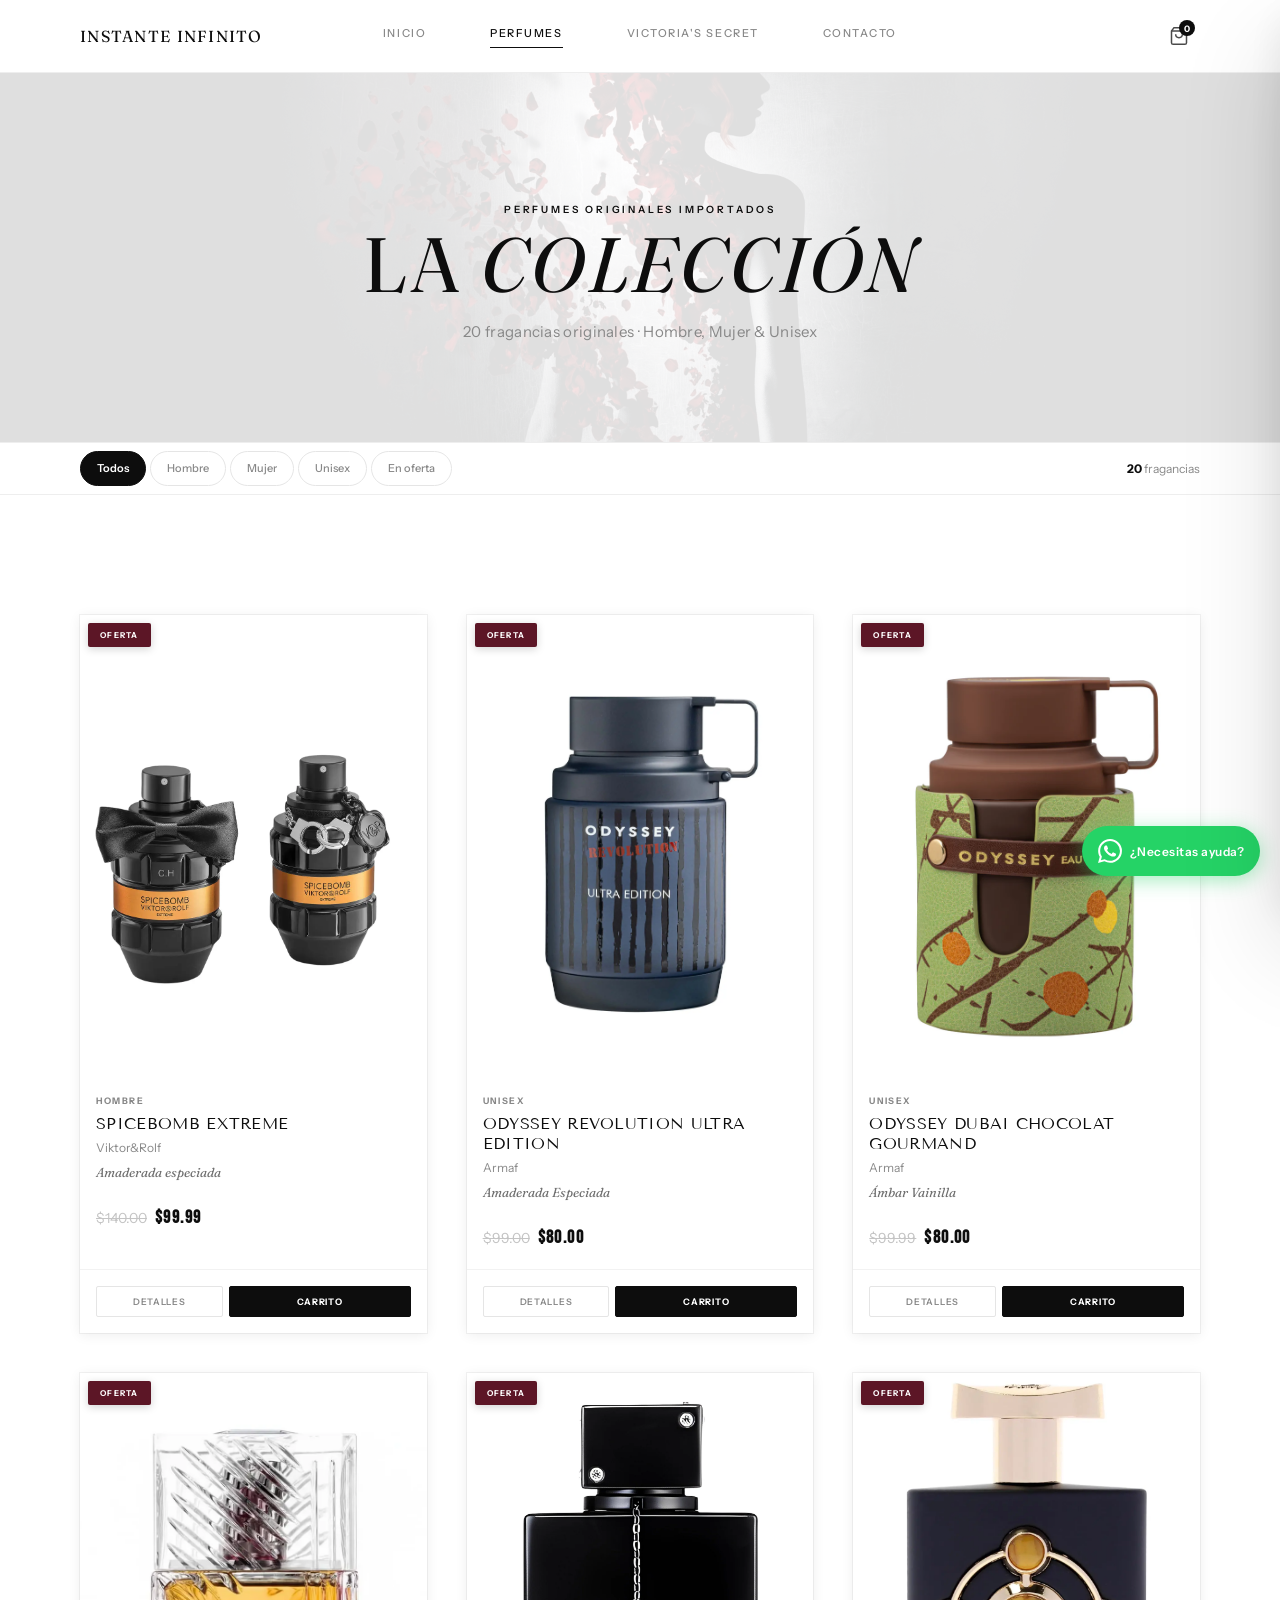
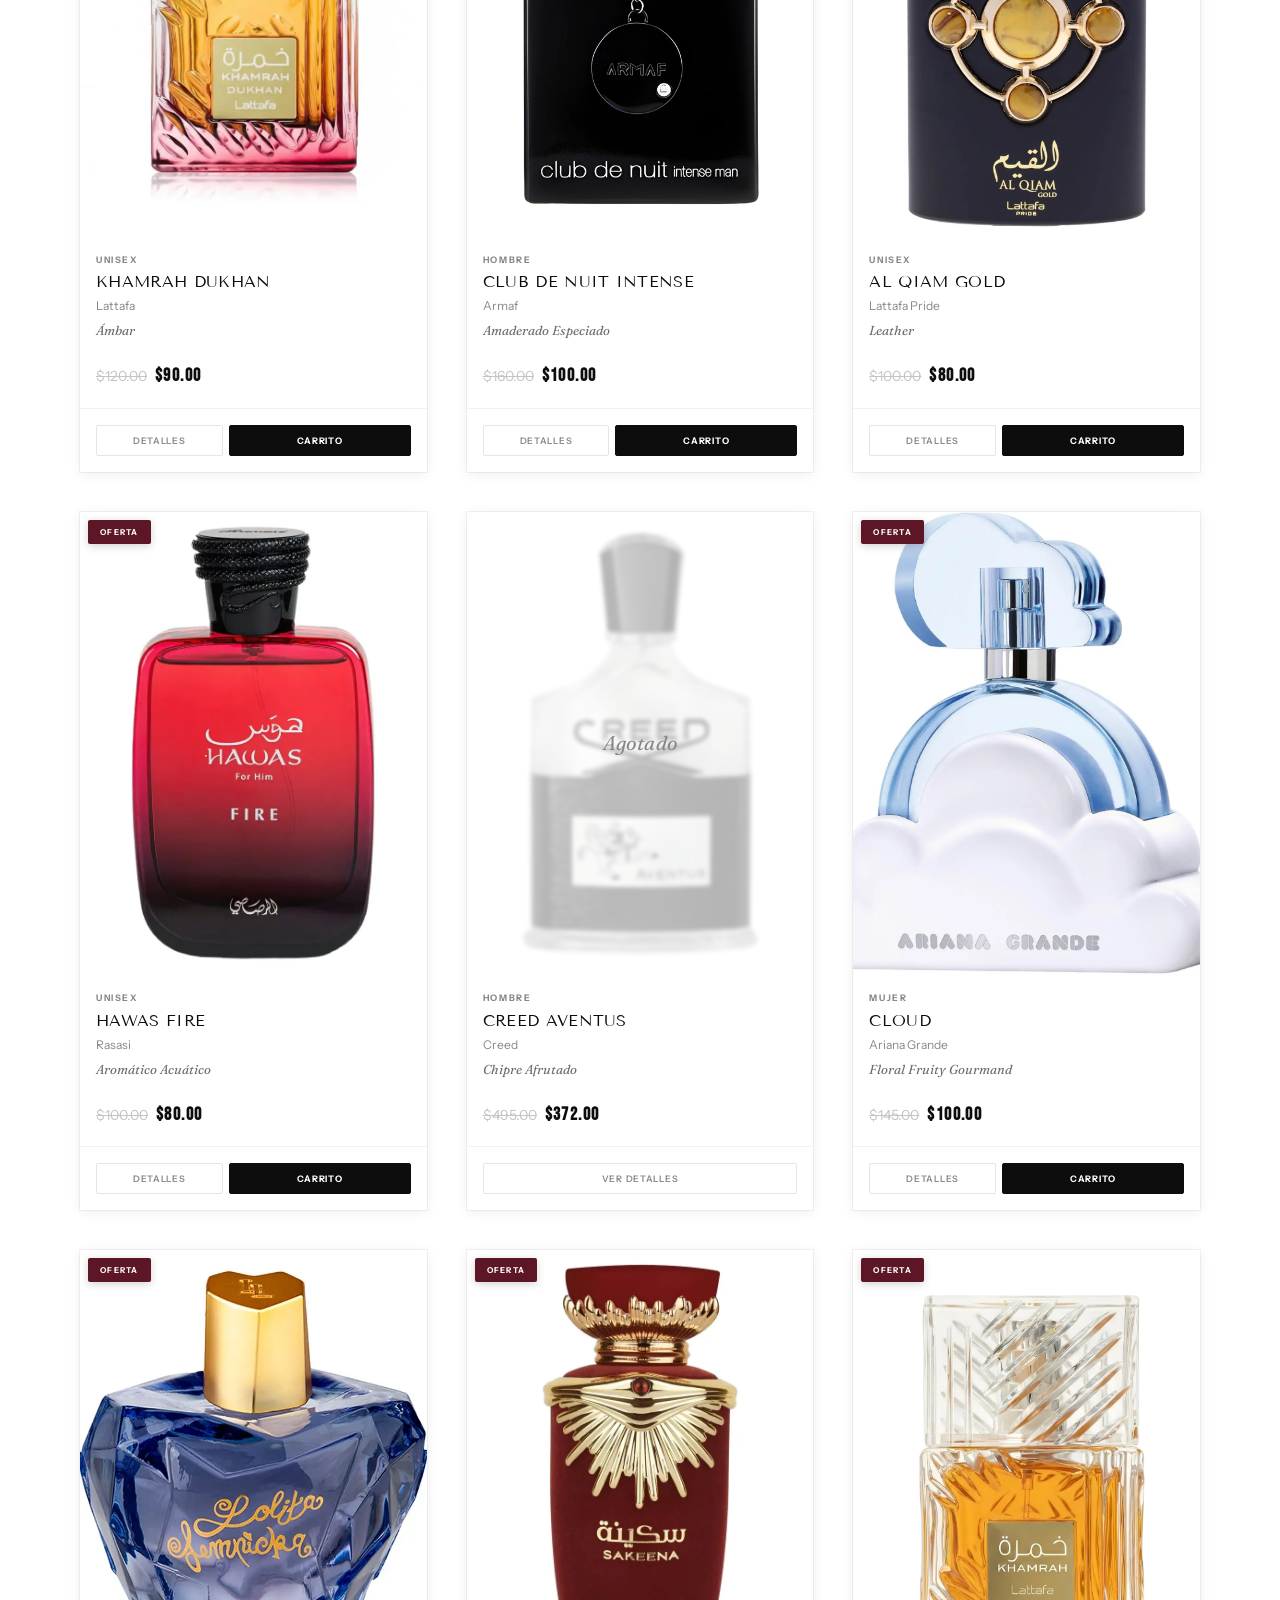
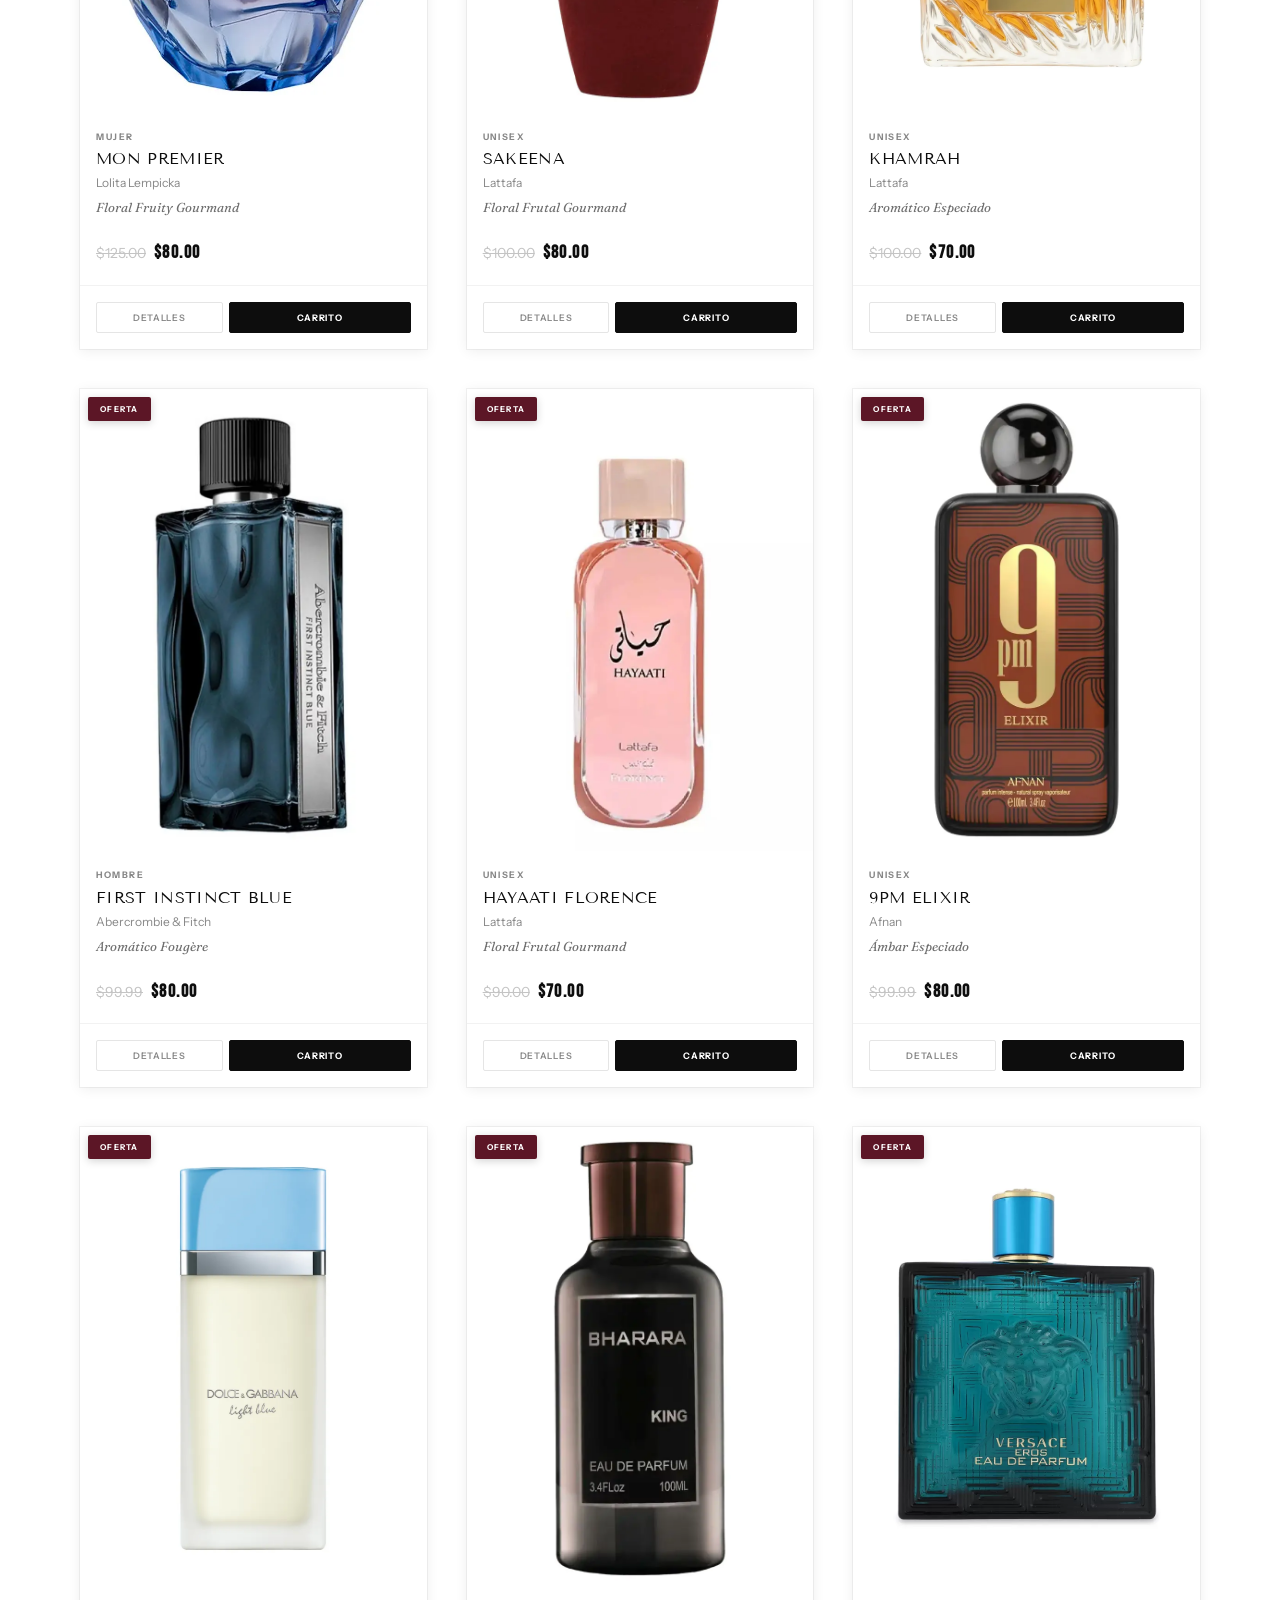
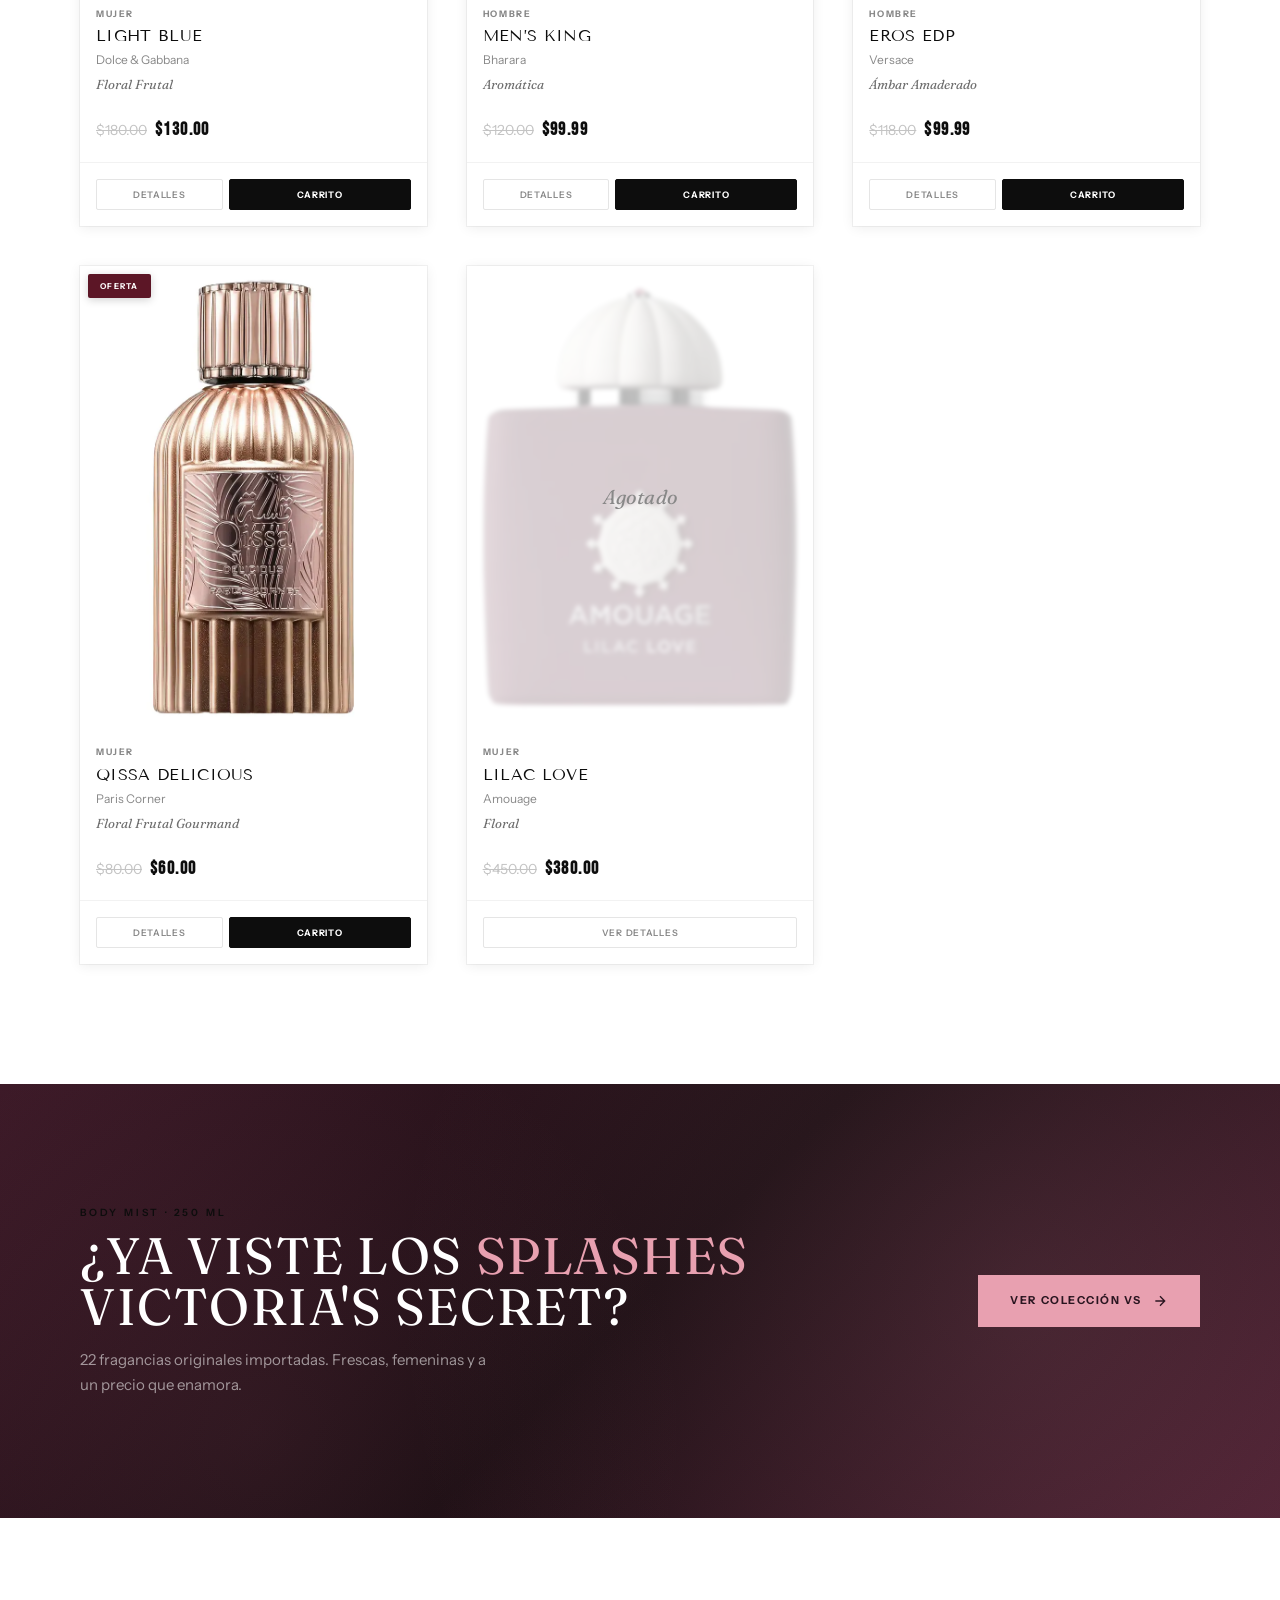
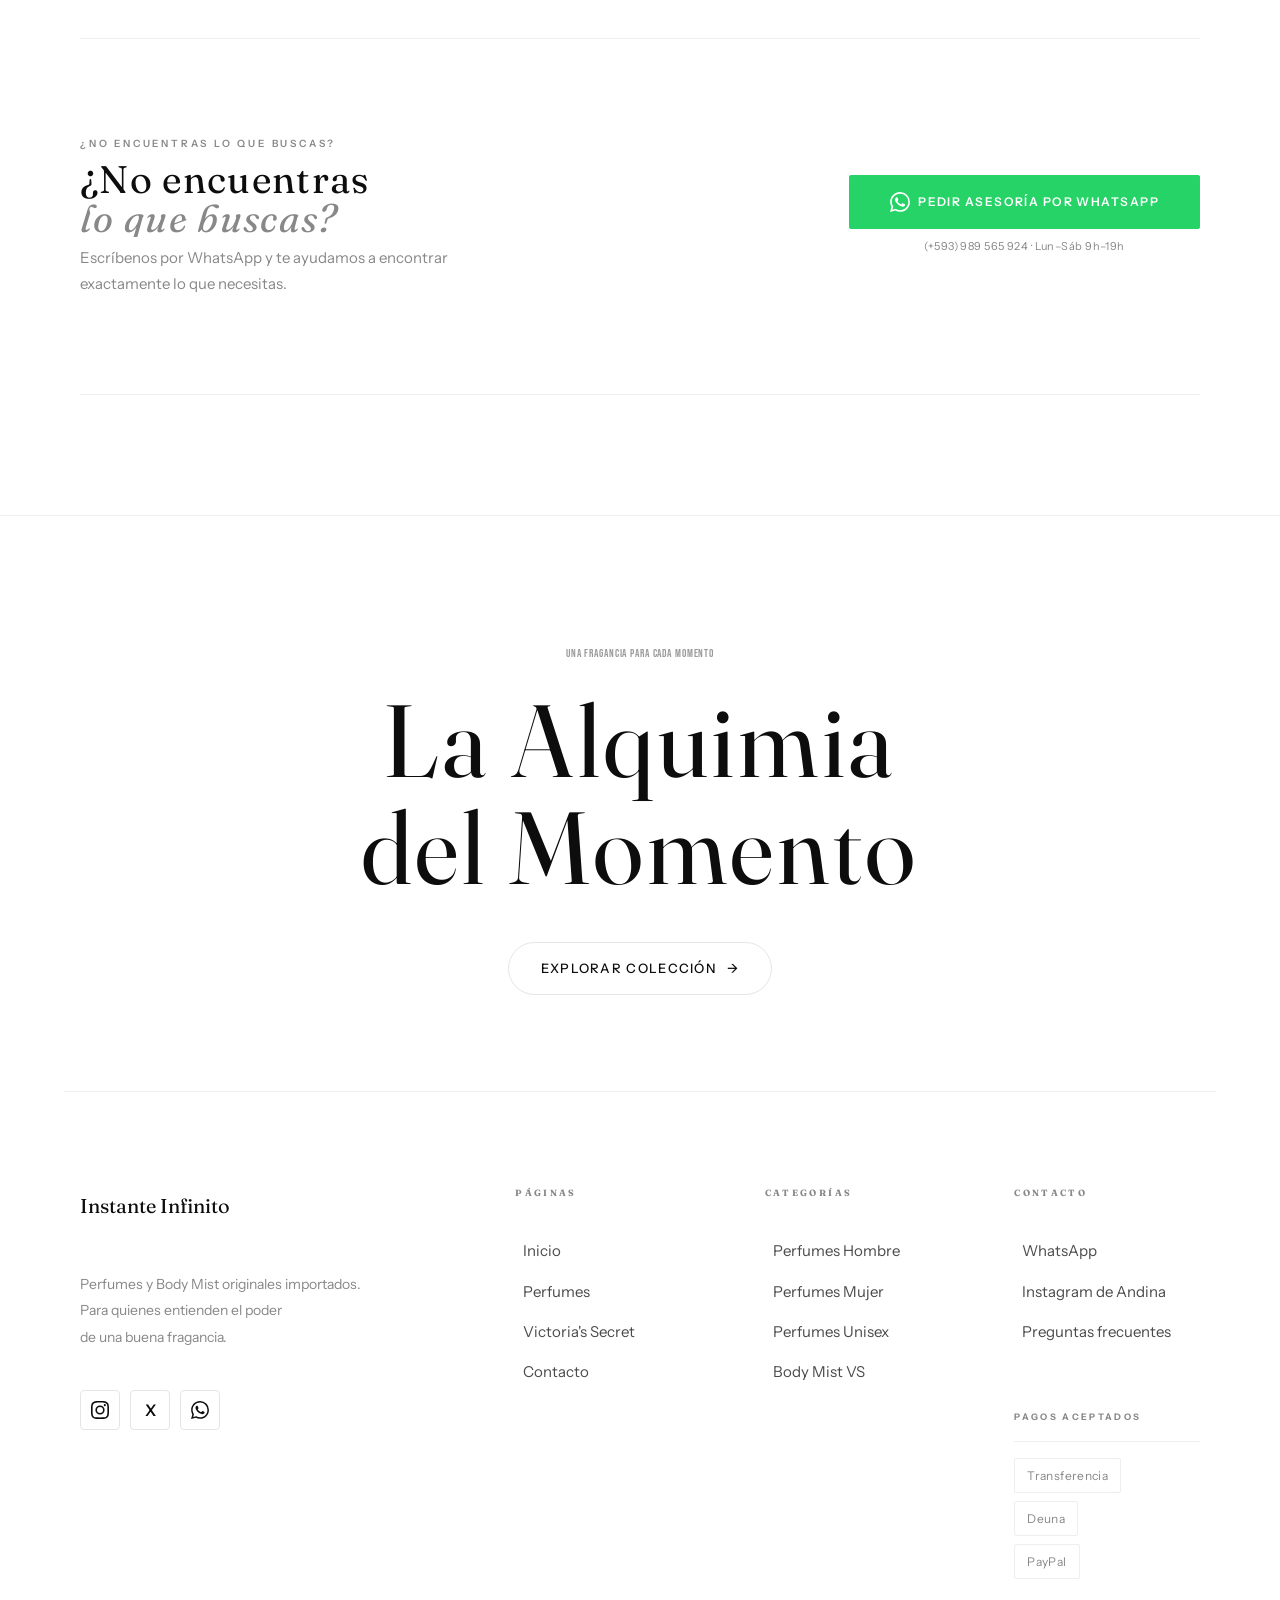
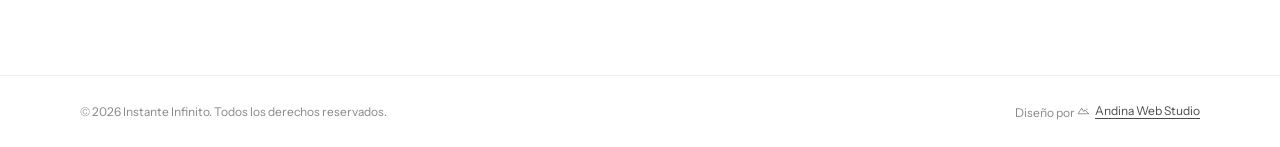
==== commit 42aab302: "feat: rediseña y moderniza Instante Infinito" ====
--- a/catalogo.html
+++ b/catalogo.html
@@ -23,7 +23,7 @@
   <link rel="stylesheet" href="https://cdnjs.cloudflare.com/ajax/libs/animate.css/4.1.1/animate.min.css"/>
   <link rel="stylesheet" href="https://unpkg.com/aos@2.3.4/dist/aos.css" />
   <link rel="stylesheet" href="styles.css" />
-  <link rel="stylesheet" href="steroids.css" />
+  <link rel="stylesheet" href="steroids.css?v=11" />
 </head>
 <body>
 <div id="iiPreloader" aria-hidden="true"><span id="iiPreloader__word">Instante Infinito</span><span id="iiPreloader__line"></span></div>
@@ -161,7 +161,7 @@
           <svg width="20" height="20" viewBox="0 0 24 24" fill="currentColor"><path d="M17.472 14.382c-.297-.149-1.758-.867-2.03-.967-.273-.099-.471-.148-.67.15-.197.297-.767.966-.94 1.164-.173.199-.347.223-.644.075-.297-.15-1.255-.463-2.39-1.475-.883-.788-1.48-1.761-1.653-2.059-.173-.297-.018-.458.13-.606.134-.133.298-.347.446-.52.149-.174.198-.298.298-.497.099-.198.05-.371-.025-.52-.075-.149-.669-1.612-.916-2.207-.242-.579-.487-.5-.669-.51-.173-.008-.371-.01-.57-.01-.198 0-.52.074-.792.372-.272.297-1.04 1.016-1.04 2.479 0 1.462 1.065 2.875 1.213 3.074.149.198 2.096 3.2 5.077 4.487.709.306 1.262.489 1.694.625.712.227 1.36.195 1.871.118.571-.085 1.758-.719 2.006-1.413.248-.694.248-1.289.173-1.413-.074-.124-.272-.198-.57-.347m-5.421 7.403h-.004a9.87 9.87 0 01-5.031-1.378l-.361-.214-3.741.982.998-3.648-.235-.374a9.86 9.86 0 01-1.51-5.26c.001-5.45 4.436-9.884 9.888-9.884 2.64 0 5.122 1.03 6.988 2.898a9.825 9.825 0 012.893 6.994c-.003 5.45-4.437 9.884-9.885 9.884m8.413-18.297A11.815 11.815 0 0012.05 0C5.495 0 .16 5.335.157 11.892c0 2.096.547 4.142 1.588 5.945L.057 24l6.305-1.654a11.882 11.882 0 005.683 1.448h.005c6.554 0 11.890-5.335 11.893-11.893a11.821 11.821 0 00-3.48-8.413z"/></svg>
           Pedir asesoría por WhatsApp
         </a>
-        <p class="cta-section__note" id="ctaPhone">(+593) 962 277 374 · Lun–Sáb 9h–19h</p>
+        <p class="cta-section__note" id="ctaPhone">(+593) 989 565 924 · Lun–Sáb 9h–19h</p>
       </div>
     </div>
   </div>
@@ -198,13 +198,13 @@
         </a>
         <p class="footer__desc">Perfumes y Body Mist originales importados.<br>Para quienes entienden el poder<br>de una buena fragancia.</p>
         <div class="footer__social" aria-label="Redes sociales">
-          <a href="https://instagram.com/cri5ti4n_91" target="_blank" rel="noopener noreferrer" class="footer__social-link" aria-label="Instagram">
+          <a href="https://www.instagram.com/andinawebstudio/" target="_blank" rel="noopener noreferrer" class="footer__social-link" aria-label="Instagram de Andina Web Studio">
             <svg width="18" height="18" viewBox="0 0 24 24" fill="currentColor"><path d="M12 2.163c3.204 0 3.584.012 4.85.07 3.252.148 4.771 1.691 4.919 4.919.058 1.265.069 1.645.069 4.849 0 3.205-.012 3.584-.069 4.849-.149 3.225-1.664 4.771-4.919 4.919-1.266.058-1.644.07-4.85.07-3.204 0-3.584-.012-4.849-.07-3.26-.149-4.771-1.699-4.919-4.92-.058-1.265-.07-1.644-.07-4.849 0-3.204.013-3.583.07-4.849.149-3.227 1.664-4.771 4.919-4.919 1.266-.057 1.645-.069 4.849-.069zM12 0C8.741 0 8.333.014 7.053.072 2.695.272.273 2.69.073 7.052.014 8.333 0 8.741 0 12c0 3.259.014 3.668.072 4.948.2 4.358 2.618 6.78 6.98 6.98C8.333 23.986 8.741 24 12 24c3.259 0 3.668-.014 4.948-.072 4.354-.2 6.782-2.618 6.979-6.98.059-1.28.073-1.689.073-4.948 0-3.259-.014-3.667-.072-4.947-.196-4.354-2.617-6.78-6.979-6.98C15.668.014 15.259 0 12 0zm0 5.838a6.162 6.162 0 100 12.324 6.162 6.162 0 000-12.324zM12 16a4 4 0 110-8 4 4 0 010 8zm6.406-11.845a1.44 1.44 0 100 2.881 1.44 1.44 0 000-2.881z"/></svg>
           </a>
-          <a href="https://facebook.com/cristian.castillo.781816?locale=es_LA" target="_blank" rel="noopener noreferrer" class="footer__social-link" aria-label="Facebook">
+          <a href="https://x.com/andinawebstudio" target="_blank" rel="noopener noreferrer" class="footer__social-link footer__social-link--x" aria-label="X de Andina Web Studio">
             <svg width="18" height="18" viewBox="0 0 24 24" fill="currentColor"><path d="M24 12.073c0-6.627-5.373-12-12-12s-12 5.373-12 12c0 5.99 4.388 10.954 10.125 11.854v-8.385H7.078v-3.47h3.047V9.43c0-3.007 1.792-4.669 4.533-4.669 1.312 0 2.686.235 2.686.235v2.953H15.83c-1.491 0-1.956.925-1.956 1.874v2.25h3.328l-.532 3.47h-2.796v8.385C19.612 23.027 24 18.062 24 12.073z"/></svg>
           </a>
-          <a href="https://tiktok.com/@dolcegabbana" target="_blank" rel="noopener noreferrer" class="footer__social-link" aria-label="TikTok">
+          <a href="https://x.com/andinawebstudio" target="_blank" rel="noopener noreferrer" class="footer__social-link" aria-label="TikTok">
             <svg width="18" height="18" viewBox="0 0 24 24" fill="currentColor"><path d="M19.59 6.69a4.83 4.83 0 01-3.77-4.25V2h-3.45v13.67a2.89 2.89 0 01-2.88 2.5 2.89 2.89 0 01-2.89-2.89 2.89 2.89 0 012.89-2.89c.28 0 .54.04.79.1V9.01a6.28 6.28 0 00-.79-.05 6.34 6.34 0 00-6.34 6.34 6.34 6.34 0 006.34 6.34 6.34 6.34 0 006.33-6.34V8.69a8.17 8.17 0 004.78 1.52V6.75a4.85 4.85 0 01-1.01-.06z"/></svg>
           </a>
           <a href="#" class="footer__social-link" id="footerWaLink" aria-label="WhatsApp">
@@ -237,7 +237,7 @@
         <h3 class="footer__col-title">Contacto</h3>
         <ul class="footer__links">
           <li><a href="#" class="footer__link" id="footerWaLink2">WhatsApp</a></li>
-          <li><a href="https://instagram.com/instanteinfinito" target="_blank" rel="noopener noreferrer" class="footer__link">Instagram</a></li>
+          <li><a href="https://www.instagram.com/andinawebstudio/" target="_blank" rel="noopener noreferrer" class="footer__link">Instagram de Andina</a></li>
           <li><a href="contacto.html" class="footer__link">Preguntas frecuentes</a></li>
         </ul>
         <div class="footer__pagos">
@@ -306,7 +306,7 @@
 <div class="toast-container" id="toastContainer" aria-live="polite"></div>
 <div id="modalContainer"></div>
 
-<script src="app.js" type="module"></script>
+<script src="app.js?v=2" type="module"></script>
   <script src="https://unpkg.com/aos@2.3.4/dist/aos.js"></script>
   <script>
     AOS.init({
@@ -316,6 +316,6 @@
       offset: 40
     });
   </script>
-<script src="steroids.js"></script>
+<script src="steroids.js?v=4"></script>
 </body>
 </html>
--- a/steroids.css
+++ b/steroids.css
@@ -258,7 +258,7 @@
   background:var(--bg-dark);
   display:flex; align-items:center; justify-content:center;
   transition:opacity .7s var(--ease-editorial), visibility .7s;
-  animation:iiForceHide 0s 4.5s forwards;
+  animation:iiForceHide 0s 1.5s forwards;
 }
 @keyframes iiForceHide{ to{ opacity:0; visibility:hidden; } }
 #iiPreloader__word{
@@ -607,3 +607,622 @@
 .hero__slide-bg{
   will-change:transform;
 }
+
+/* ============================================================
+   REFINAMIENTO VISUAL — menos ruido, más protagonismo al video
+   ============================================================ */
+
+/* Hero desktop: bloque editorial más contenido y overlay localizado. */
+@media (min-width:769px){
+  .hero__slide-content{
+    max-width:590px;
+    justify-content:center;
+    padding-left:clamp(5rem, 9vw, 8.5rem);
+    padding-right:1.5rem;
+  }
+  .hero__title{
+    max-width:520px;
+    font-size:clamp(2.65rem, 4.6vw, 4.9rem);
+    line-height:.98;
+    margin-bottom:1rem;
+  }
+  .hero__subtitle{
+    max-width:360px;
+    margin-bottom:1.5rem;
+  }
+  .hero__slide-overlay{
+    background:
+      linear-gradient(90deg, rgba(8,8,8,.78) 0%, rgba(8,8,8,.54) 30%, rgba(8,8,8,.13) 58%, transparent 78%),
+      linear-gradient(0deg, rgba(8,8,8,.34) 0%, transparent 38%);
+  }
+  .hero__btns .btn{ padding:12px 20px; }
+}
+
+/* Tarjetas: dos acciones claras; WhatsApp permanece en modal y flotante. */
+.product-card__btn-wa{ display:none; }
+.product-card__actions{ grid-template-columns:.82fr 1.18fr; gap:6px; }
+.product-card__img-wrap{ background:#fbfbfa; }
+.product-card__family{ color:#6f6f6f; }
+.product-card__badge--hot,
+.product-card__badge--offer,
+.product-card__badge--new{ background:var(--accent-wine); }
+
+/* Promesas compactas: menos espacio vacío y decoración subordinada. */
+.why-us__item{ padding:2rem 1.5rem; gap:.75rem; }
+.why-us__item::after{ font-size:3.6rem; opacity:.72; }
+.why-us__icon{ width:42px; height:42px; }
+.why-us__icon svg{ width:23px; height:23px; }
+.why-us__desc{ line-height:1.65; }
+
+@media (max-width:768px){
+  .hero{
+    height:82dvh;
+    min-height:620px;
+  }
+  .hero__slide-content{
+    justify-content:flex-end;
+    max-width:100%;
+    padding:0 1rem 5rem;
+  }
+  .hero__title{
+    max-width:340px;
+    font-size:clamp(2.65rem, 12vw, 3.65rem);
+    margin-bottom:1rem;
+  }
+  .hero__subtitle{
+    max-width:330px;
+    color:rgba(255,255,255,.76);
+    margin-bottom:1.25rem;
+  }
+  .hero__slide-overlay{
+    background:linear-gradient(0deg, rgba(8,8,8,.88) 0%, rgba(8,8,8,.50) 42%, rgba(8,8,8,.06) 72%);
+  }
+
+  .products-grid--featured{
+    gap:12px;
+    padding-right:1rem;
+    scroll-padding-left:0;
+  }
+  .products-grid--featured .product-card,
+  .products-grid--featured .featured-cta-card{
+    flex:0 0 calc(100vw - 48px);
+    max-width:none;
+  }
+  .products-grid--featured .product-card__img-wrap{ aspect-ratio:1 / 1.08; }
+  .products-grid--featured .product-card__img{ object-fit:contain; padding:10px; }
+
+  .why-us__grid{ grid-template-columns:repeat(2, minmax(0,1fr)); gap:10px; }
+  .why-us__item{ padding:1.5rem 1rem; min-height:220px; }
+  .why-us__item::after{ font-size:3rem; }
+}
+
+@media (max-width:480px){
+  .products-grid--featured .product-card,
+  .products-grid--featured .featured-cta-card{ flex-basis:calc(100vw - 48px); }
+  .why-us__grid{ grid-template-columns:1fr; }
+  .why-us__item{
+    min-height:0;
+    display:grid;
+    grid-template-columns:42px 1fr;
+    column-gap:1rem;
+    row-gap:.4rem;
+    align-items:start;
+  }
+  .why-us__icon{ grid-row:1 / span 2; }
+  .why-us__title,
+  .why-us__desc{ grid-column:2; }
+}
+
+/* ============================================================
+   MODAL MÓVIL — ficha de producto a pantalla completa
+   ============================================================ */
+@media (max-width:768px){
+  .modal-overlay{
+    padding:0;
+    align-items:stretch;
+    background:#fff;
+    backdrop-filter:none;
+    -webkit-backdrop-filter:none;
+  }
+  .modal{
+    width:100%;
+    height:100dvh;
+    max-width:none;
+    max-height:100dvh !important;
+    border:0;
+    border-radius:0;
+    overflow-y:auto;
+    overflow-x:hidden;
+    display:flex;
+    flex-direction:column;
+    overscroll-behavior:contain;
+    background:#fff;
+    animation:none !important;
+  }
+  .modal__close{
+    position:fixed;
+    top:calc(12px + env(safe-area-inset-top));
+    right:12px;
+    width:42px;
+    height:42px;
+    z-index:920;
+    background:rgba(255,255,255,.94);
+    box-shadow:0 5px 22px rgba(0,0,0,.12);
+  }
+  .modal__gallery{
+    flex:0 0 auto;
+    height:auto;
+    padding:0;
+    gap:0;
+    overflow:visible;
+    border:0;
+    background:#fafafa;
+  }
+  .modal__main-img-wrap{
+    flex:none;
+    width:100%;
+    height:46dvh;
+    min-height:330px;
+    max-height:480px;
+    overflow:hidden;
+    background:#fafafa;
+  }
+  .modal__main-img{
+    padding:28px 34px 18px;
+    object-fit:contain;
+  }
+  .modal__thumbs{
+    width:100%;
+    min-height:64px;
+    padding:8px 16px 10px;
+    overflow-x:auto;
+    flex-wrap:nowrap;
+    background:#fff;
+    border-bottom:1px solid var(--border-soft);
+    scrollbar-width:none;
+  }
+  .modal__thumbs::-webkit-scrollbar{ display:none; }
+  .modal__thumb{ width:48px; height:48px; }
+  .modal__info{
+    flex:none;
+    min-height:0;
+    overflow:visible;
+    padding:28px 20px 32px;
+    gap:20px;
+  }
+  .modal__cat{ font-size:.625rem; }
+  .modal__name{
+    font-size:clamp(1.8rem, 8vw, 2.35rem);
+    line-height:1.08;
+    padding-right:0;
+  }
+  .modal__brand{ font-size:.9rem; }
+  .modal__price{ font-size:2.1rem; }
+  .modal__meta{ padding:10px 0; }
+  .modal__meta-item{ padding:10px 12px; }
+  .modal__meta-val{ font-size:.9rem; }
+  .modal__pyramid{ flex-direction:column; gap:0; }
+  .modal__pyramid-row{
+    width:100%;
+    padding:14px 0;
+    border-right:0;
+    border-bottom:1px solid var(--border-soft);
+    display:grid;
+    grid-template-columns:86px 1fr;
+    align-items:start;
+    gap:14px;
+  }
+  .modal__pyramid-stage{
+    padding:2px 0 0;
+    border:0;
+    font-size:.56rem;
+  }
+  .modal__notes{ flex-direction:row; flex-wrap:wrap; gap:7px 14px; }
+  .note{ font-size:.8rem; }
+  .modal__bar-row{ padding:14px 0; }
+  .modal__desc{ font-size:.94rem; line-height:1.75; }
+  .modal__actions{
+    position:sticky;
+    bottom:0;
+    z-index:915;
+    flex:none;
+    display:grid;
+    grid-template-columns:1fr 54px;
+    gap:8px;
+    padding:12px 16px calc(12px + env(safe-area-inset-bottom));
+    background:rgba(255,255,255,.96);
+    backdrop-filter:blur(14px);
+    -webkit-backdrop-filter:blur(14px);
+    border-top:1px solid var(--border);
+    box-shadow:0 -10px 30px rgba(0,0,0,.07);
+  }
+  .modal__actions .btn{ min-height:48px; padding:12px 10px; }
+  .modal__actions .btn--wa{ font-size:0; padding:0; }
+  .modal__actions .btn--wa svg{ width:22px; height:22px; margin:0; }
+}
+
+/* ============================================================
+   CONTACTO — presentación de la demo por Andina Web Studio
+   ============================================================ */
+.page-contacto > main > .page-hero,
+.page-contacto .contact-main,
+.page-contacto .promises-section{ display:none; }
+
+.demo-contact{
+  position:relative;
+  min-height:calc(100dvh - var(--header-h));
+  overflow:hidden;
+  display:flex;
+  align-items:center;
+  color:#fff;
+  background:
+    radial-gradient(circle at 78% 22%, rgba(255,255,255,.12), transparent 28%),
+    radial-gradient(circle at 18% 88%, rgba(255,255,255,.09), transparent 25%),
+    #0b0b0b;
+}
+.demo-contact::before{
+  content:'';
+  position:absolute;
+  inset:0;
+  pointer-events:none;
+  opacity:.22;
+  background-image:linear-gradient(rgba(255,255,255,.08) 1px, transparent 1px), linear-gradient(90deg, rgba(255,255,255,.08) 1px, transparent 1px);
+  background-size:64px 64px;
+  mask-image:linear-gradient(to bottom, transparent, #000 20%, #000 80%, transparent);
+}
+.demo-contact__orb{
+  position:absolute;
+  width:min(48vw,620px);
+  aspect-ratio:1;
+  right:-8vw;
+  top:50%;
+  transform:translateY(-50%);
+  border:1px solid rgba(255,255,255,.14);
+  border-radius:50%;
+  box-shadow:0 0 0 80px rgba(255,255,255,.02), 0 0 0 160px rgba(255,255,255,.015);
+}
+.demo-contact__mountains{
+  position:absolute;
+  z-index:0;
+  left:0;
+  bottom:-1px;
+  width:100%;
+  height:min(52vh,560px);
+  pointer-events:none;
+}
+.demo-contact__mountain--back{ fill:rgba(255,255,255,.035); }
+.demo-contact__mountain--mid{ fill:rgba(255,255,255,.075); }
+.demo-contact__mountain--front{ fill:#080808; }
+.demo-contact__inner{
+  position:relative;
+  z-index:1;
+  width:100%;
+  padding-top:clamp(72px, 10vh, 120px);
+  padding-bottom:clamp(72px, 10vh, 120px);
+}
+.demo-contact__kicker{
+  font-size:.65rem;
+  font-weight:600;
+  letter-spacing:.32em;
+  text-transform:uppercase;
+  color:rgba(255,255,255,.58);
+  margin-bottom:24px;
+}
+.demo-contact__title{
+  color:#fff;
+  display:flex;
+  flex-direction:column;
+  align-items:flex-start;
+  line-height:.8;
+}
+.demo-contact__title > span{
+  font-family:var(--font-hero);
+  font-size:clamp(7rem, 20vw, 17rem);
+  font-weight:400;
+  letter-spacing:-.055em;
+}
+.demo-contact__title > small{
+  font-family:var(--font-display);
+  font-size:clamp(1.2rem, 2.4vw, 2.2rem);
+  font-style:italic;
+  font-weight:400;
+  letter-spacing:.02em;
+  color:rgba(255,255,255,.72);
+  line-height:1.2;
+  margin-top:20px;
+}
+.demo-contact__intro{
+  max-width:520px;
+  margin-top:32px;
+  font-size:1rem;
+  color:rgba(255,255,255,.58);
+  line-height:1.75;
+}
+.demo-contact__actions{
+  display:grid;
+  grid-template-columns:minmax(320px, 1.2fr) minmax(280px, .8fr);
+  gap:12px;
+  max-width:900px;
+  margin-top:48px;
+}
+.demo-contact__wa,
+.demo-contact__socials a{
+  border:1px solid rgba(255,255,255,.18);
+  color:#fff;
+  transition:background .3s var(--ease-editorial), border-color .3s, transform .3s var(--ease-editorial);
+}
+.demo-contact__wa{
+  min-height:122px;
+  padding:24px 28px;
+  display:grid;
+  grid-template-columns:1fr auto;
+  align-items:center;
+  background:rgba(255,255,255,.06);
+}
+.demo-contact__wa strong{ font-size:clamp(1.25rem, 2.5vw, 2rem); font-weight:500; }
+.demo-contact__action-label{
+  grid-column:1 / -1;
+  font-size:.6rem;
+  letter-spacing:.24em;
+  text-transform:uppercase;
+  color:rgba(255,255,255,.56);
+}
+.demo-contact__socials{ display:grid; grid-template-columns:1fr 1fr; gap:12px; }
+.demo-contact__socials a{
+  min-height:122px;
+  padding:22px;
+  display:flex;
+  flex-direction:column;
+  justify-content:space-between;
+}
+.demo-contact__socials span{ font-size:.62rem; letter-spacing:.22em; text-transform:uppercase; color:rgba(255,255,255,.5); }
+.demo-contact__socials strong{ font-size:.82rem; font-weight:500; }
+.demo-contact__wa:hover,
+.demo-contact__socials a:hover{ background:#fff; border-color:#fff; color:#0b0b0b; transform:translateY(-3px); }
+.demo-contact__wa:hover .demo-contact__action-label,
+.demo-contact__socials a:hover span{ color:rgba(11,11,11,.58); }
+.demo-contact__signature{
+  position:absolute;
+  right:-20px;
+  bottom:-54px;
+  font-family:var(--font-hero);
+  font-size:clamp(7rem, 18vw, 15rem);
+  letter-spacing:-.05em;
+  color:rgba(255,255,255,.025);
+  pointer-events:none;
+}
+
+/* Solo quedan visibles las redes solicitadas. */
+.footer__social-link[aria-label="TikTok"]{ display:none; }
+.footer__social-link--x svg{ display:none; }
+.footer__social-link--x::before{ content:'X'; font:600 16px/1 var(--font-ui); }
+
+@media (max-width:768px){
+  .demo-contact{ min-height:auto; }
+  .demo-contact__inner{ padding-top:72px; padding-bottom:80px; }
+  .demo-contact__orb{ width:88vw; right:-42vw; top:26%; }
+  .demo-contact__title > span{ font-size:clamp(6rem, 32vw, 9rem); }
+  .demo-contact__title > small{ margin-top:16px; font-size:1.25rem; }
+  .demo-contact__intro{ font-size:.94rem; margin-top:28px; }
+  .demo-contact__actions{ grid-template-columns:1fr; margin-top:36px; }
+  .demo-contact__wa{ min-height:112px; padding:22px; }
+  .demo-contact__socials a{ min-height:104px; padding:18px; }
+  .demo-contact__signature{ right:-6px; bottom:-24px; }
+}
+
+/* ============================================================
+   POR QUÉ ELEGIRNOS — manifiesto editorial
+   ============================================================ */
+.why-us{
+  position:relative;
+  isolation:isolate;
+  overflow:hidden;
+  color:#211e1c;
+  background:#fff;
+  border-top:1px solid rgba(33,30,28,.12);
+  border-bottom:1px solid rgba(33,30,28,.12);
+  padding-top:clamp(96px, 11vw, 150px);
+  padding-bottom:clamp(96px, 11vw, 150px);
+}
+.why-us::before{
+  content:'INSTANCIA INFINITO · PERFUMERÍA SELECTA ·';
+  position:absolute;
+  top:28px;
+  right:4vw;
+  width:auto;
+  height:auto;
+  font-family:'Bebas Neue',var(--font-hero);
+  font-size:.68rem;
+  letter-spacing:.28em;
+  color:rgba(33,30,28,.3);
+  white-space:nowrap;
+  pointer-events:none;
+}
+.why-us > .container{
+  position:relative;
+  z-index:1;
+  display:grid;
+  grid-template-columns:minmax(260px,.72fr) minmax(560px,1.28fr);
+  gap:clamp(64px, 9vw, 130px);
+  align-items:start;
+}
+.why-us .section-header--center{
+  position:sticky;
+  top:calc(var(--header-h) + 52px);
+  display:block;
+  text-align:left;
+  margin:0;
+}
+.why-us .section-header--center::after{
+  content:'04 / razones';
+  display:block;
+  margin-top:42px;
+  font-family:'Bebas Neue',var(--font-hero);
+  font-size:.82rem;
+  letter-spacing:.22em;
+  text-transform:uppercase;
+  color:rgba(33,30,28,.42);
+}
+.why-us .eyebrow{
+  color:#74535b;
+  margin-bottom:18px;
+}
+.why-us .section-title{
+  max-width:360px;
+  font-size:clamp(3rem, 5vw, 5.2rem);
+  line-height:.94;
+  letter-spacing:-.035em;
+  color:#211e1c;
+}
+.why-us .section-title em{
+  display:block;
+  margin-top:5px;
+  font-family:var(--font-display);
+  font-size:.72em;
+  font-style:italic;
+  color:#74535b;
+}
+.why-us .section-header--center .section-subtitle{
+  max-width:340px;
+  margin:28px 0 0;
+  padding:22px 0 0;
+  border-color:rgba(33,30,28,.16);
+  color:rgba(33,30,28,.62);
+  text-align:left;
+  line-height:1.75;
+}
+.why-us__grid{
+  display:grid;
+  grid-template-columns:1fr;
+  gap:0;
+  border-top:1px solid rgba(33,30,28,.24);
+}
+.why-us__item{
+  min-height:150px;
+  display:grid;
+  grid-template-columns:58px minmax(170px,.75fr) minmax(260px,1.25fr) 64px;
+  gap:22px;
+  align-items:center;
+  padding:30px 0;
+  background:transparent;
+  border:0;
+  border-bottom:1px solid rgba(33,30,28,.24);
+  overflow:visible;
+  transition:transform .55s var(--ease-editorial), background .35s ease, padding .55s var(--ease-editorial);
+}
+.why-us__item::before{
+  height:100%;
+  inset:0;
+  background:rgba(255,255,255,.38);
+  opacity:0;
+  transition:opacity .35s ease;
+  z-index:-1;
+}
+.why-us__item::after{
+  content:attr(data-num);
+  position:relative;
+  inset:auto;
+  grid-column:4;
+  grid-row:1;
+  justify-self:end;
+  font-family:'Bebas Neue',var(--font-hero);
+  font-size:3.4rem;
+  line-height:1;
+  letter-spacing:.02em;
+  color:rgba(33,30,28,.14);
+  opacity:1;
+  transform:translateX(0);
+  transition:color .35s ease, transform .55s var(--ease-editorial);
+}
+.why-us__icon{
+  grid-column:1;
+  grid-row:1;
+  width:48px;
+  height:48px;
+  background:transparent;
+  border:1px solid rgba(33,30,28,.26);
+  border-radius:50%;
+  color:#74535b;
+  transition:background .35s, color .35s, transform .55s var(--ease-editorial), border-color .35s;
+}
+.why-us__title{
+  grid-column:2;
+  grid-row:1;
+  font-size:clamp(1.15rem, 1.7vw, 1.55rem);
+  line-height:1.25;
+  letter-spacing:.01em;
+  color:#211e1c;
+}
+.why-us__desc{
+  grid-column:3;
+  grid-row:1;
+  max-width:430px;
+  font-size:.86rem;
+  line-height:1.75;
+  color:rgba(33,30,28,.57);
+}
+@media (hover:hover) and (pointer:fine){
+  .why-us__item:hover{
+    padding-left:12px;
+    padding-right:12px;
+    transform:translateX(4px);
+    box-shadow:none;
+    border-color:rgba(33,30,28,.42);
+  }
+  .why-us__item:hover::before{ opacity:1; }
+  .why-us__item:hover::after{ color:#74535b; transform:translateX(-4px); }
+  .why-us__item:hover .why-us__icon{
+    background:#211e1c;
+    border-color:#211e1c;
+    color:#fff;
+    transform:translateY(-3px);
+  }
+}
+
+@media (max-width:900px){
+  .why-us > .container{
+    grid-template-columns:1fr;
+    gap:56px;
+  }
+  .why-us .section-header--center{ position:relative; top:auto; }
+  .why-us .section-title{ max-width:none; }
+  .why-us .section-title em{ display:inline; margin-left:.12em; }
+  .why-us .section-header--center .section-subtitle{ max-width:560px; }
+}
+
+@media (max-width:600px){
+  .why-us{ padding-top:78px; padding-bottom:78px; }
+  .why-us::before{ top:22px; right:16px; font-size:.58rem; }
+  .why-us > .container{ gap:42px; }
+  .why-us .section-header--center::after{ margin-top:28px; }
+  .why-us .section-title{ font-size:clamp(2.8rem, 14vw, 4rem); }
+  .why-us .section-title em{ display:block; margin-left:0; }
+  .why-us__item{
+    min-height:0;
+    grid-template-columns:46px 1fr 42px;
+    column-gap:14px;
+    row-gap:10px;
+    padding:24px 0;
+    align-items:start;
+  }
+  .why-us__icon{
+    grid-column:1;
+    grid-row:1 / span 2;
+    width:42px;
+    height:42px;
+  }
+  .why-us__title{ grid-column:2; grid-row:1; font-size:1.16rem; padding-top:3px; }
+  .why-us__desc{ grid-column:2 / 4; grid-row:2; font-size:.82rem; }
+  .why-us__item::after{
+    grid-column:3;
+    grid-row:1;
+    font-size:2.25rem;
+  }
+}
+
+@media (prefers-reduced-motion:reduce){
+  .why-us::before{ animation:none; }
+  .why-us__item,
+  .why-us__item::after,
+  .why-us__icon{ transition:none; }
+}
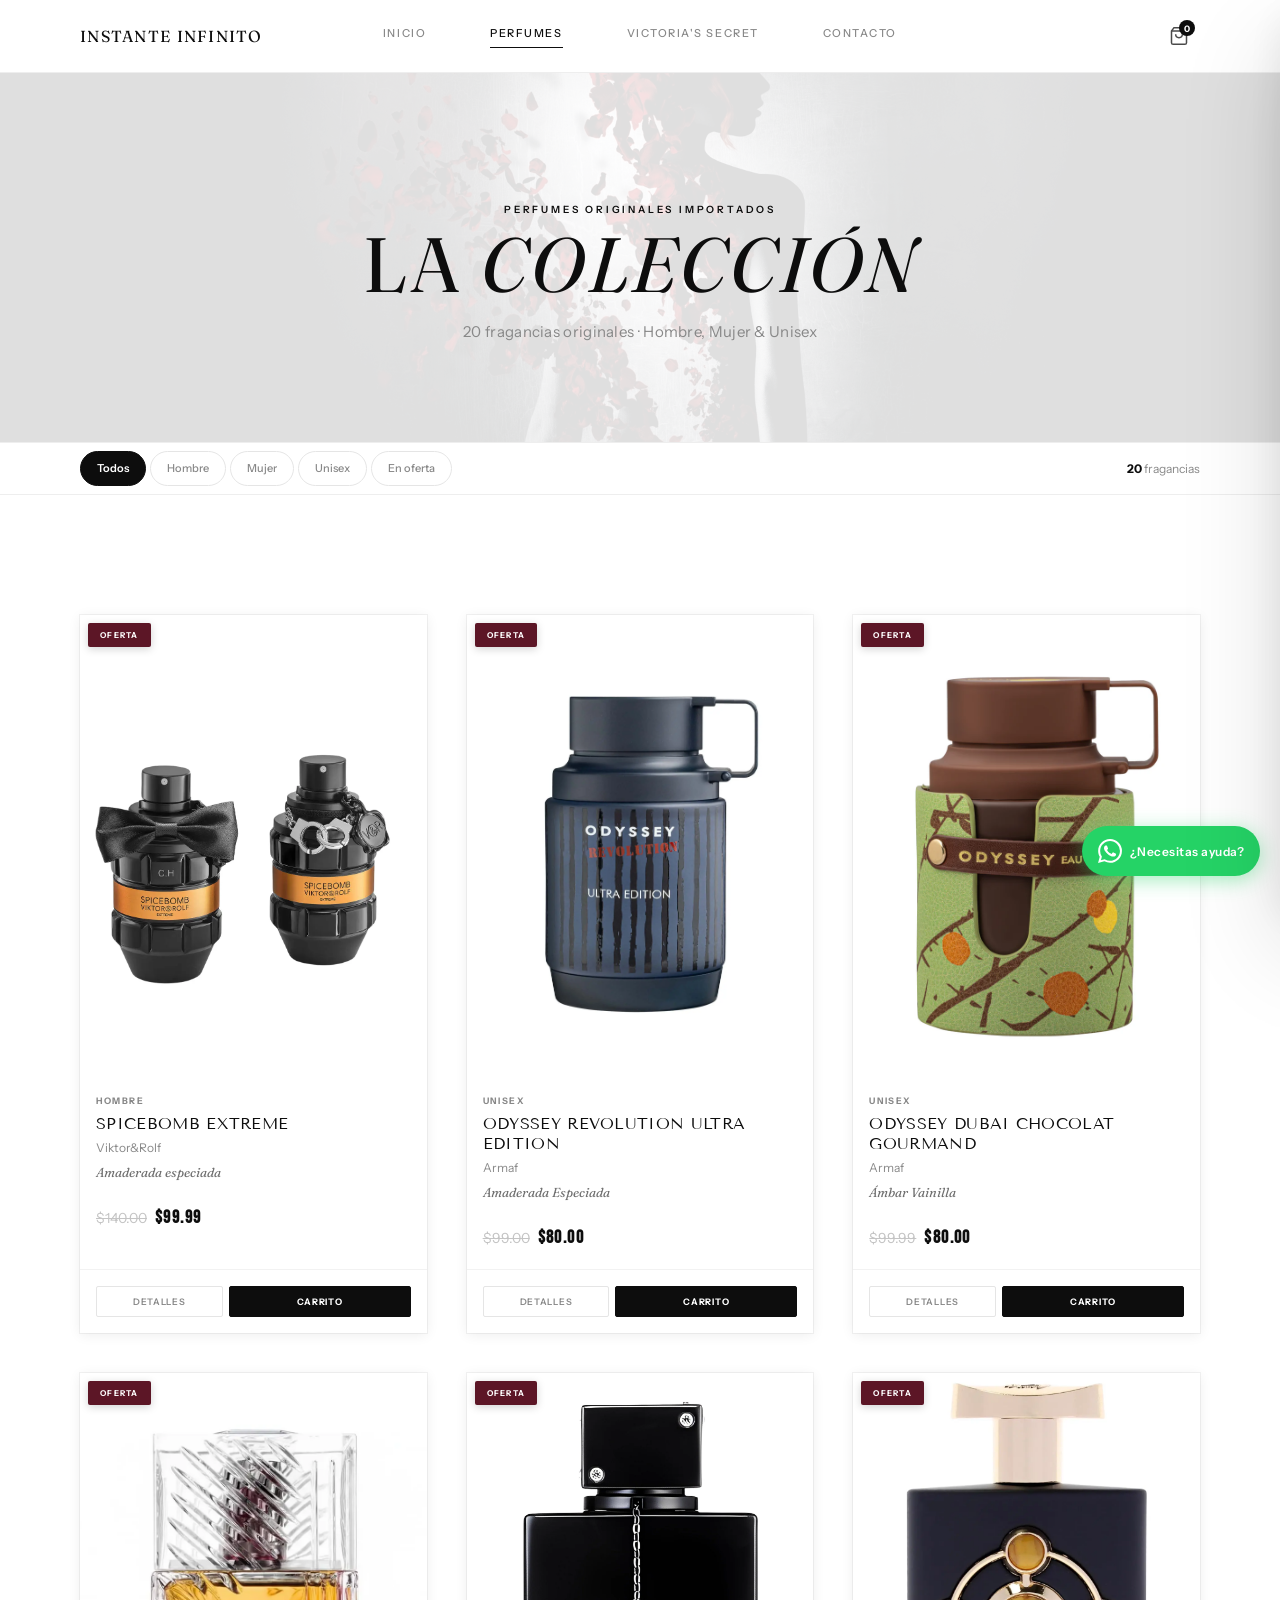
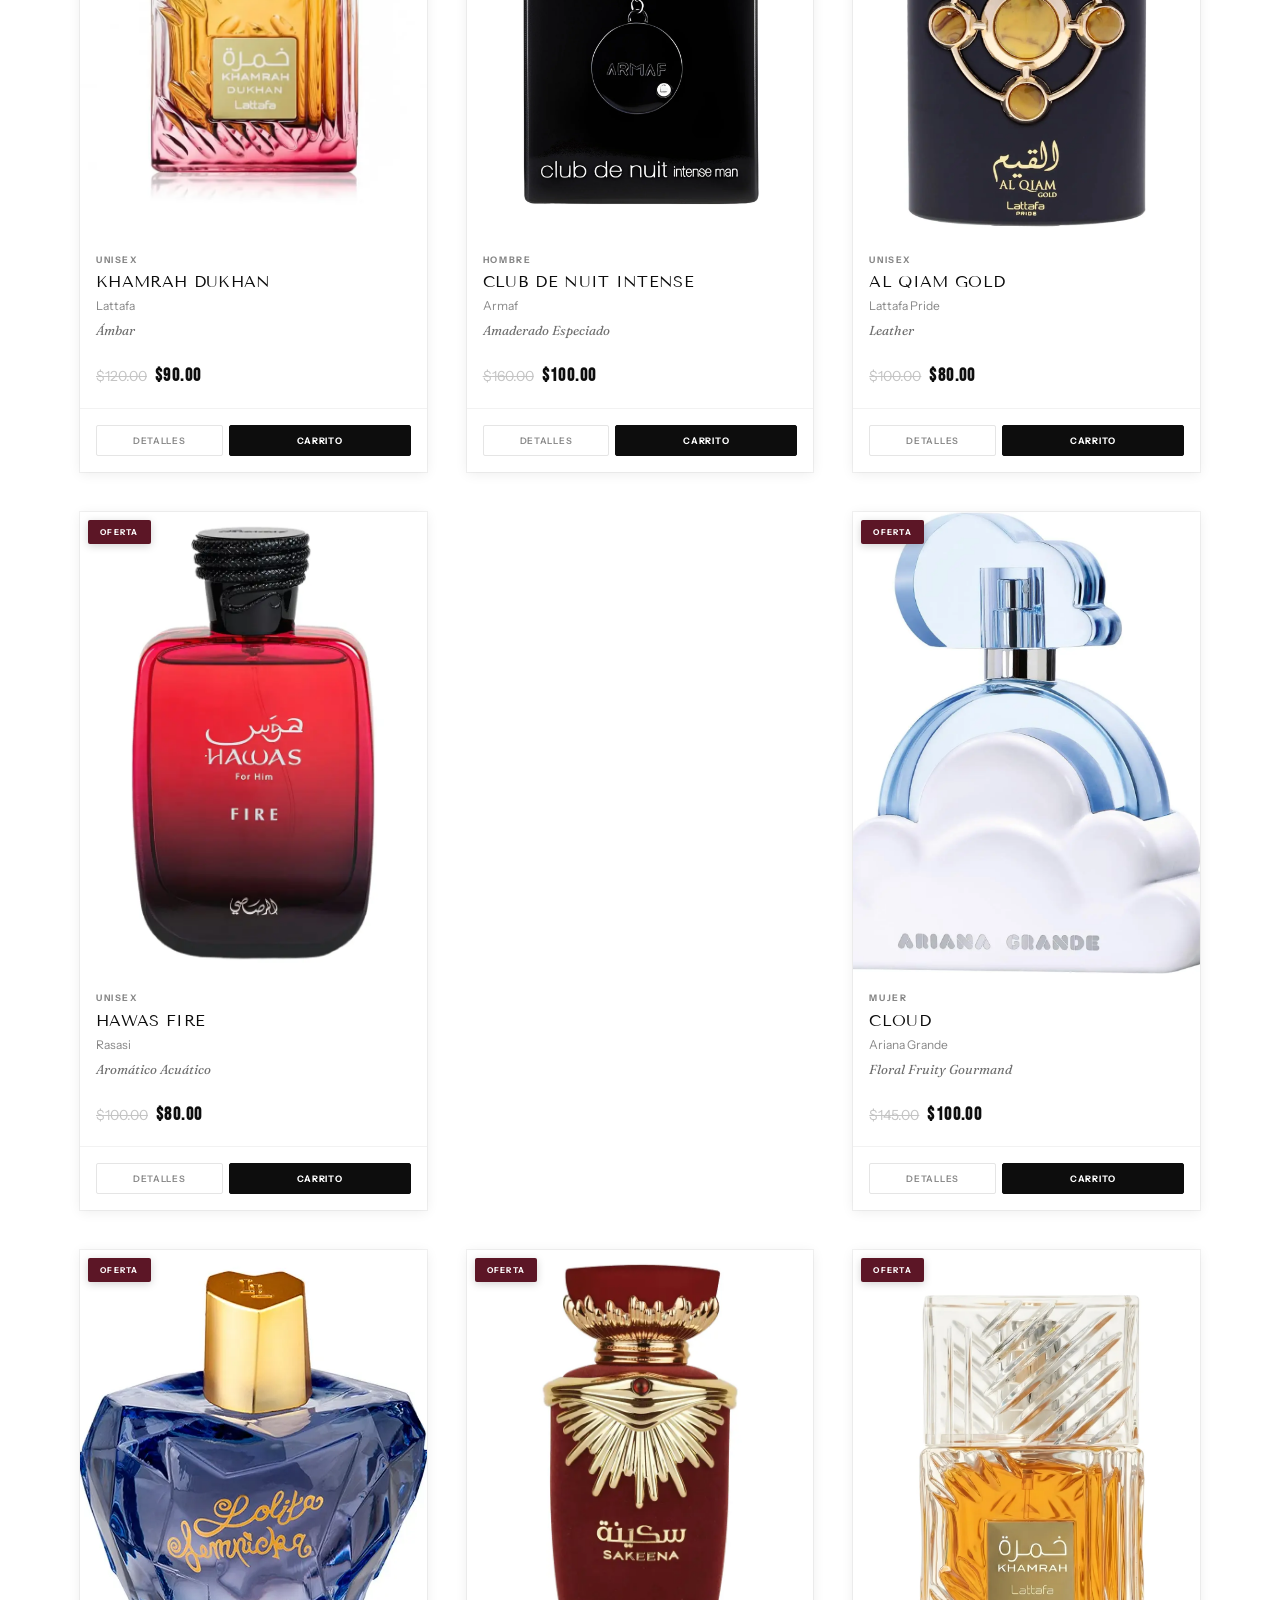
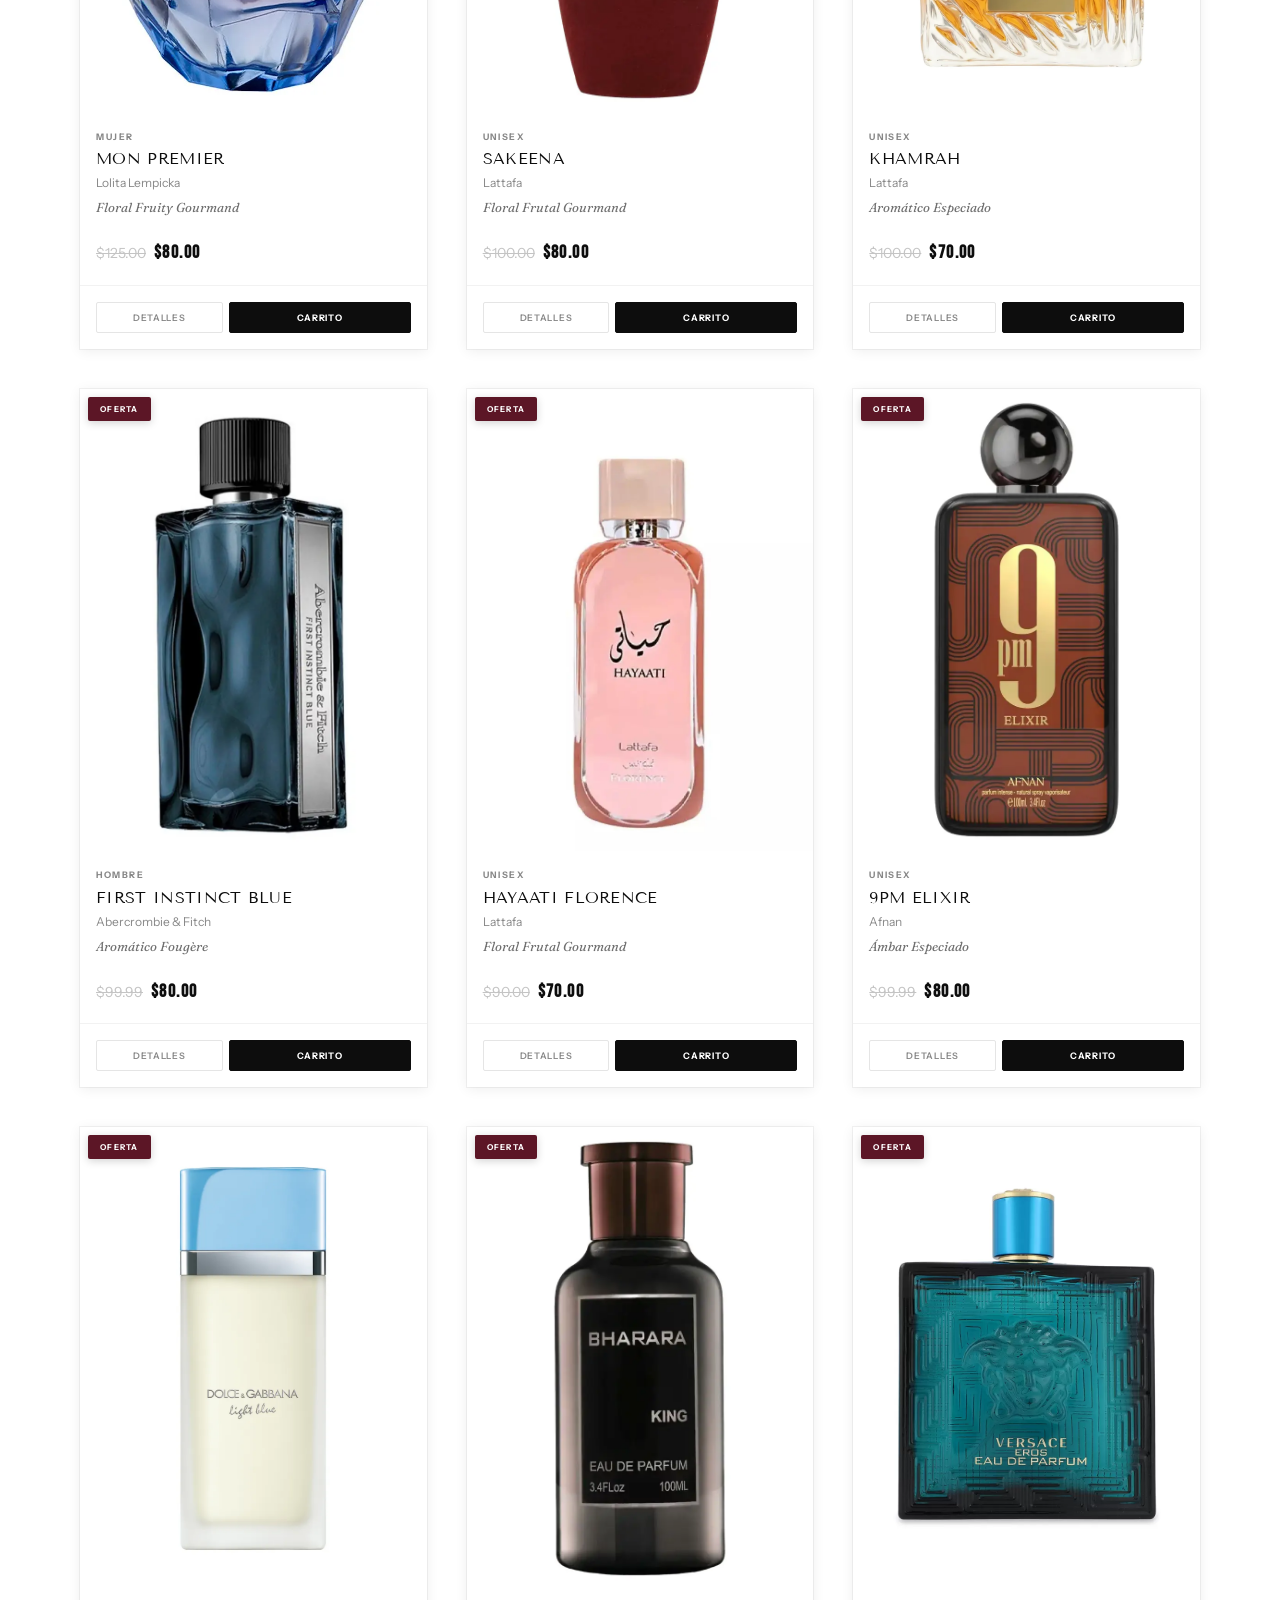
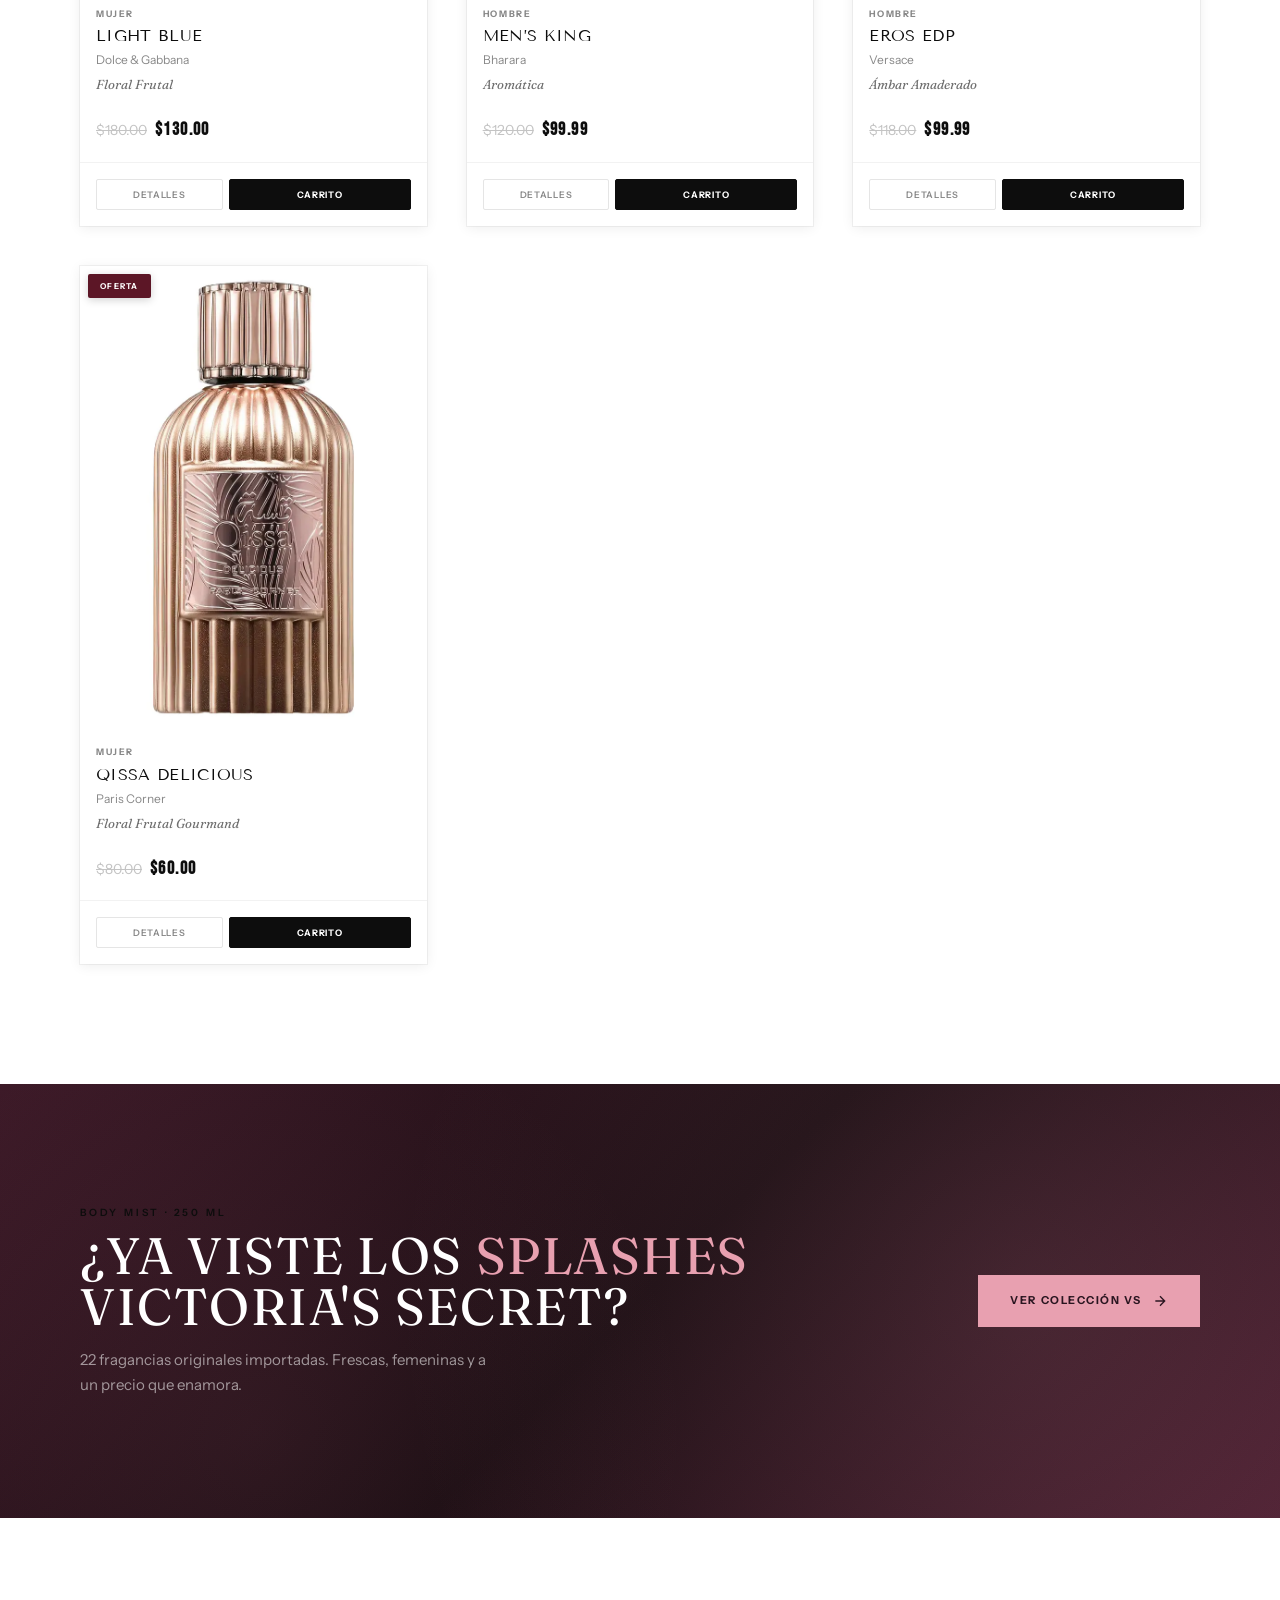
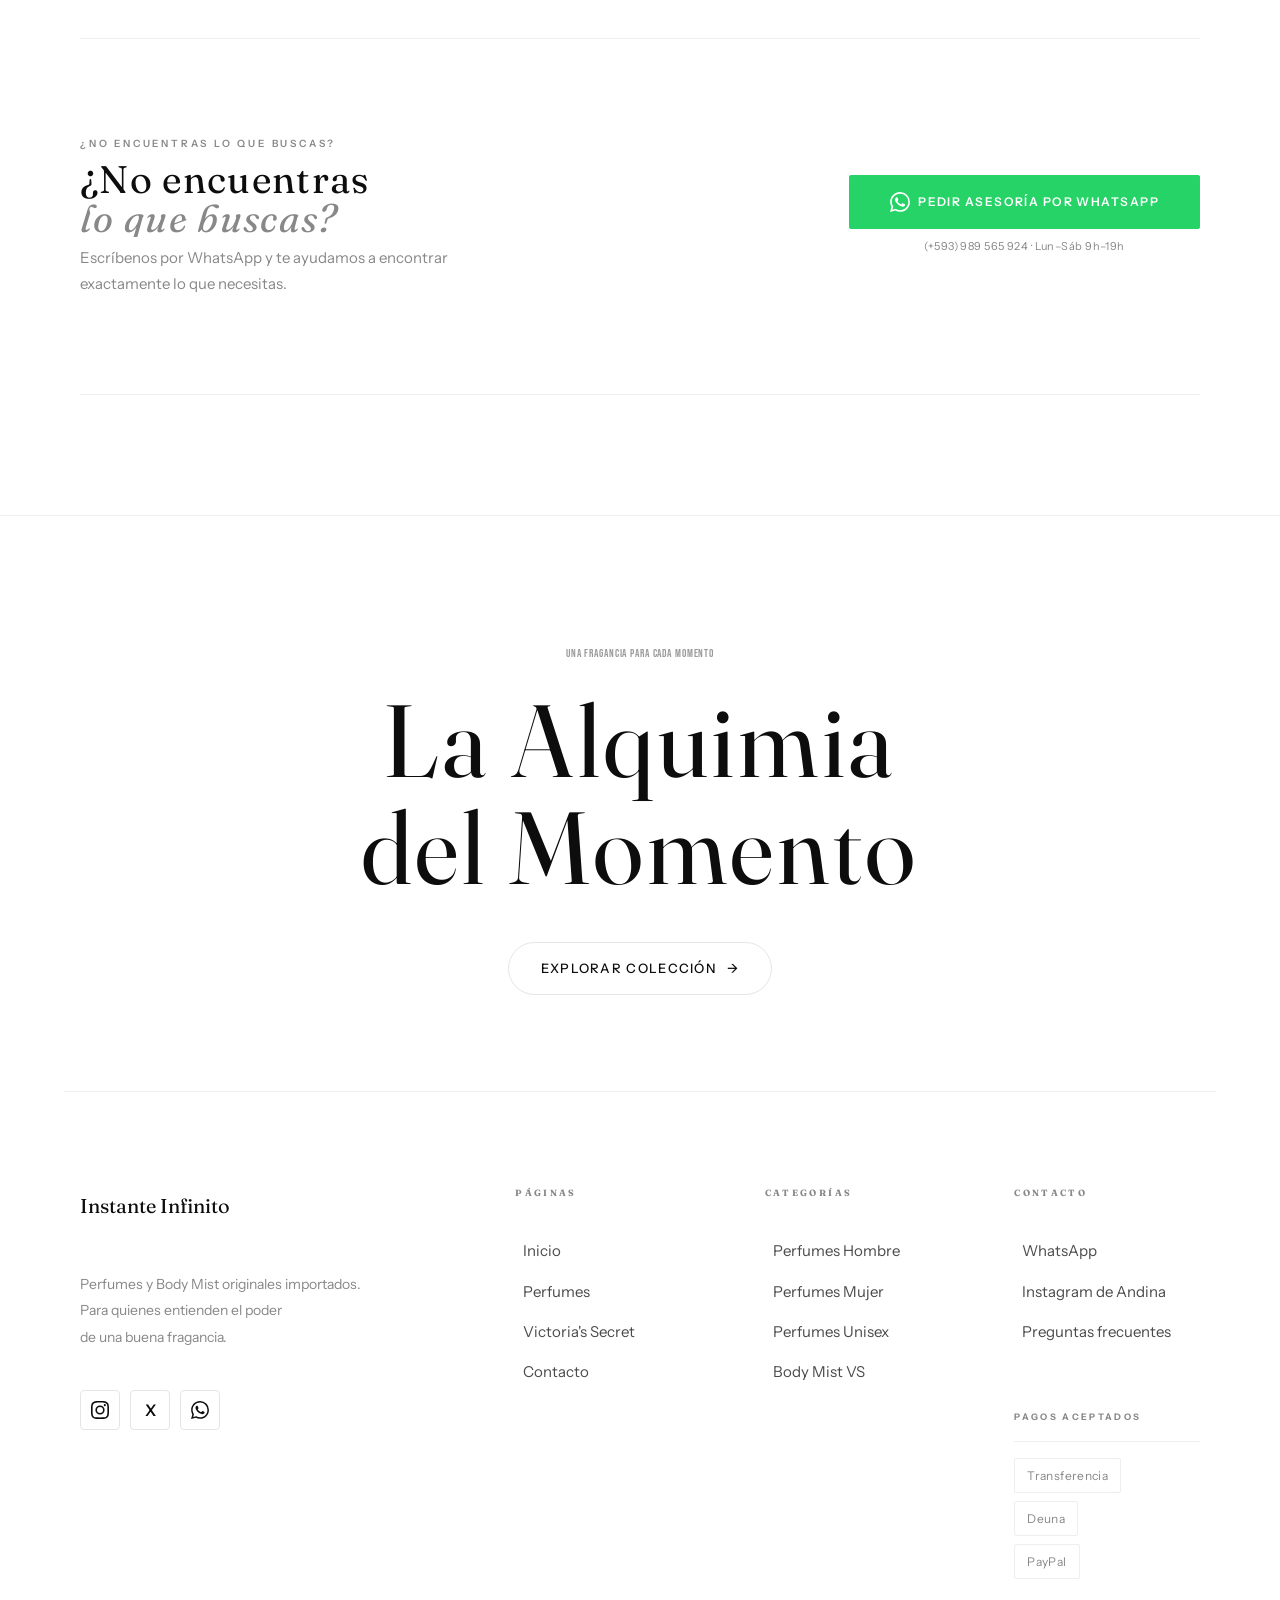
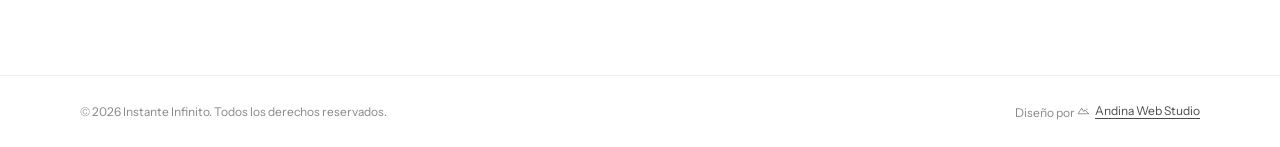
==== commit 91a1488d: "fix: libera espacio del hero en dispositivos móviles" ====
--- a/catalogo.html
+++ b/catalogo.html
@@ -23,7 +23,7 @@
   <link rel="stylesheet" href="https://cdnjs.cloudflare.com/ajax/libs/animate.css/4.1.1/animate.min.css"/>
   <link rel="stylesheet" href="https://unpkg.com/aos@2.3.4/dist/aos.css" />
   <link rel="stylesheet" href="styles.css" />
-  <link rel="stylesheet" href="steroids.css?v=11" />
+  <link rel="stylesheet" href="steroids.css?v=12" />
 </head>
 <body>
 <div id="iiPreloader" aria-hidden="true"><span id="iiPreloader__word">Instante Infinito</span><span id="iiPreloader__line"></span></div>
--- a/steroids.css
+++ b/steroids.css
@@ -694,6 +694,41 @@
   .why-us__grid{ grid-template-columns:repeat(2, minmax(0,1fr)); gap:10px; }
   .why-us__item{ padding:1.5rem 1rem; min-height:220px; }
   .why-us__item::after{ font-size:3rem; }
+}
+
+/* Hero móvil: composición de campaña más breve para que el video respire. */
+@media (max-width:600px){
+  .hero__slide-content{
+    padding:0 1rem 4.35rem;
+  }
+  .hero__eyebrow{
+    margin-bottom:.7rem;
+  }
+  .hero__title{
+    max-width:330px;
+    font-size:clamp(2.25rem, 10vw, 2.75rem);
+    line-height:.9;
+    margin-bottom:.95rem;
+  }
+  .hero__subtitle{
+    display:none;
+  }
+  .hero__btns{
+    flex-wrap:nowrap;
+  }
+  .hero__btns .btn{
+    width:auto;
+    min-height:0;
+    padding:10px 15px;
+    font-size:.56rem;
+    letter-spacing:.1em;
+  }
+  .hero__btns .btn--ghost{
+    display:none;
+  }
+  .hero__slide-overlay{
+    background:linear-gradient(0deg, rgba(8,8,8,.76) 0%, rgba(8,8,8,.34) 36%, rgba(8,8,8,.035) 66%);
+  }
 }
 
 @media (max-width:480px){
